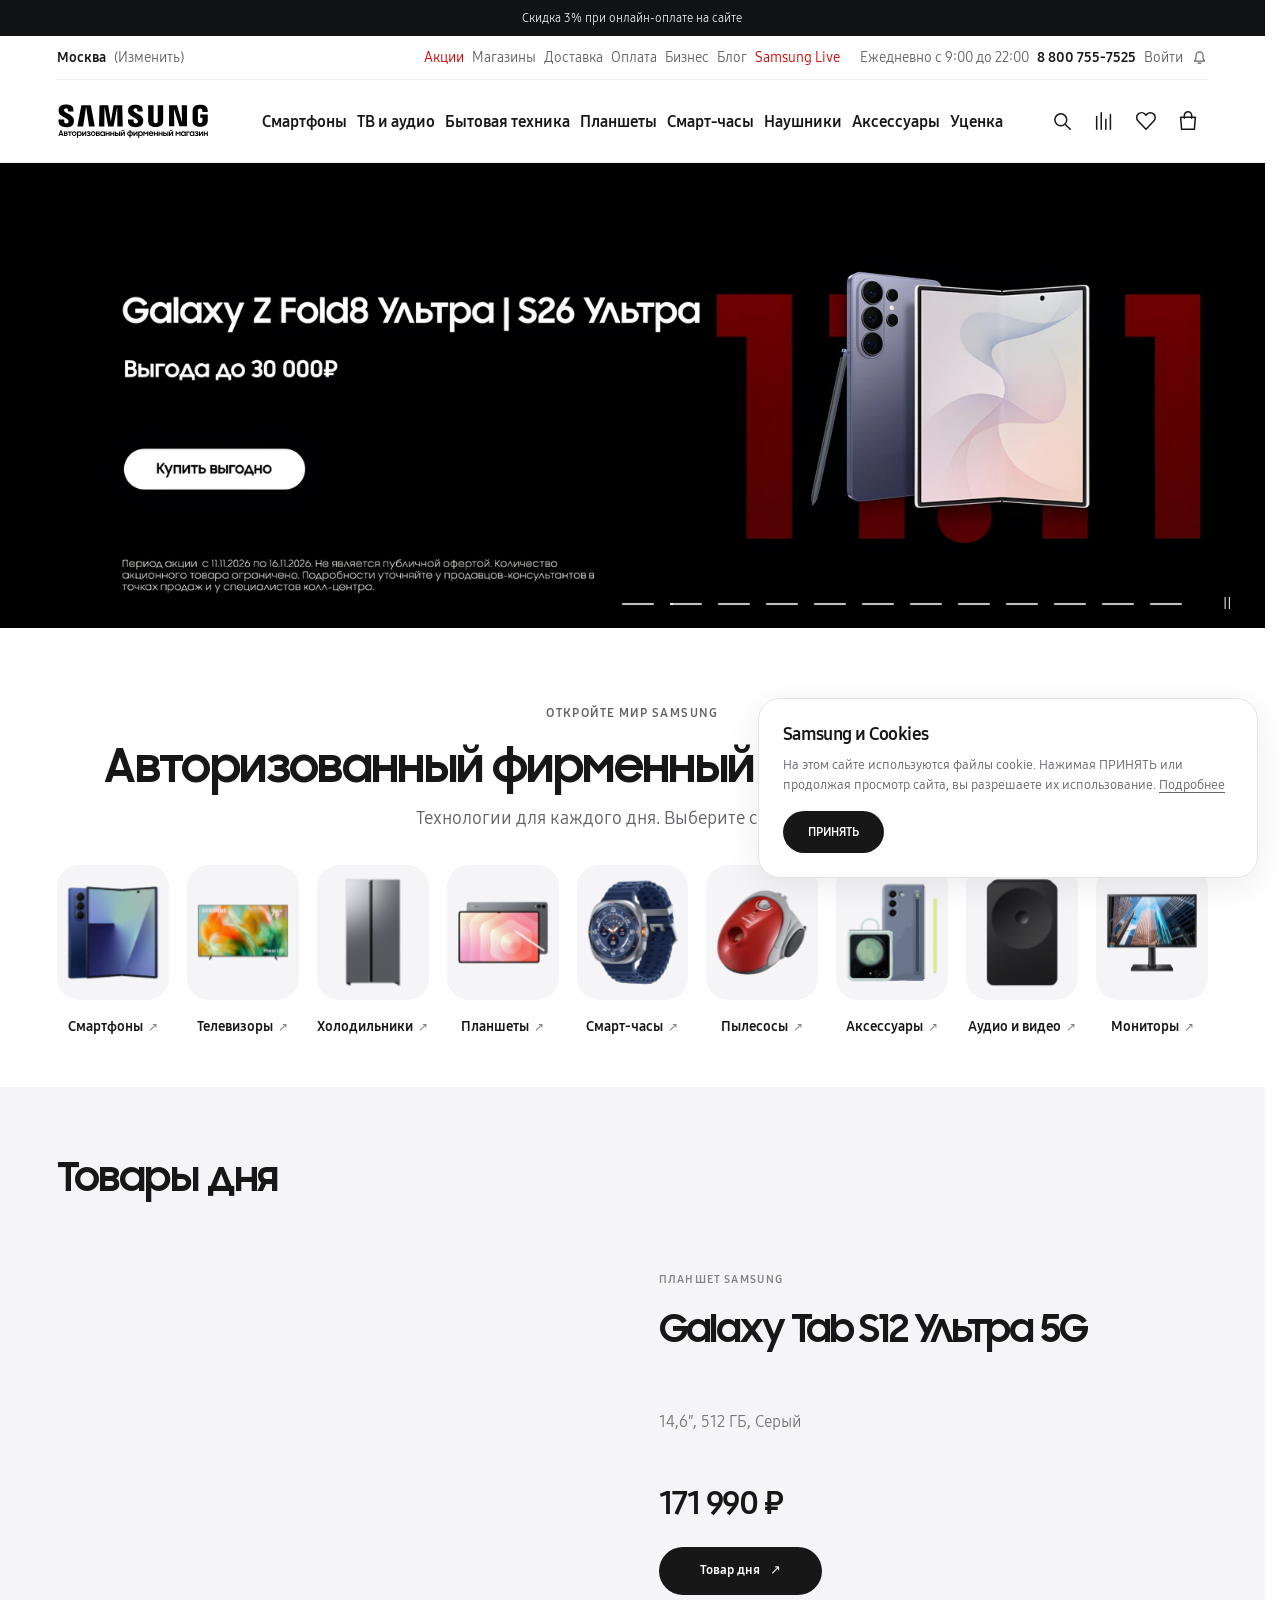
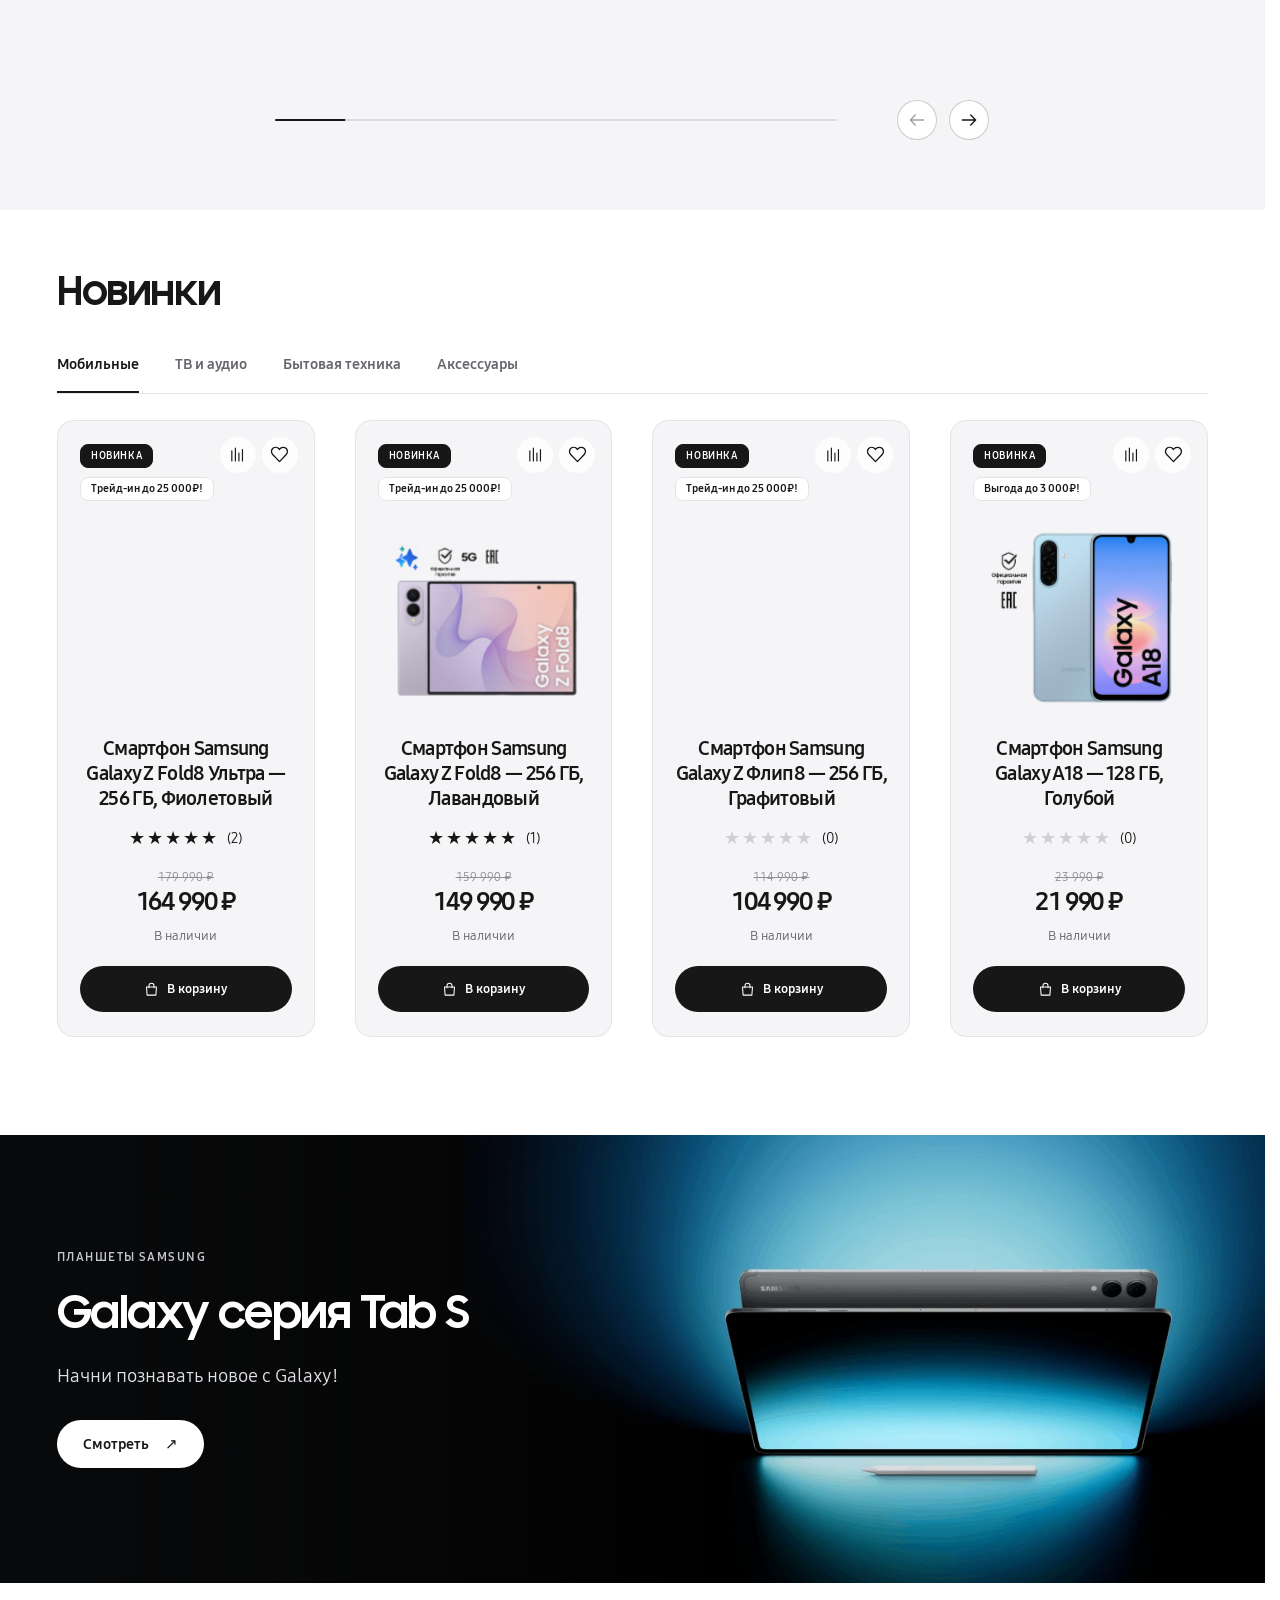
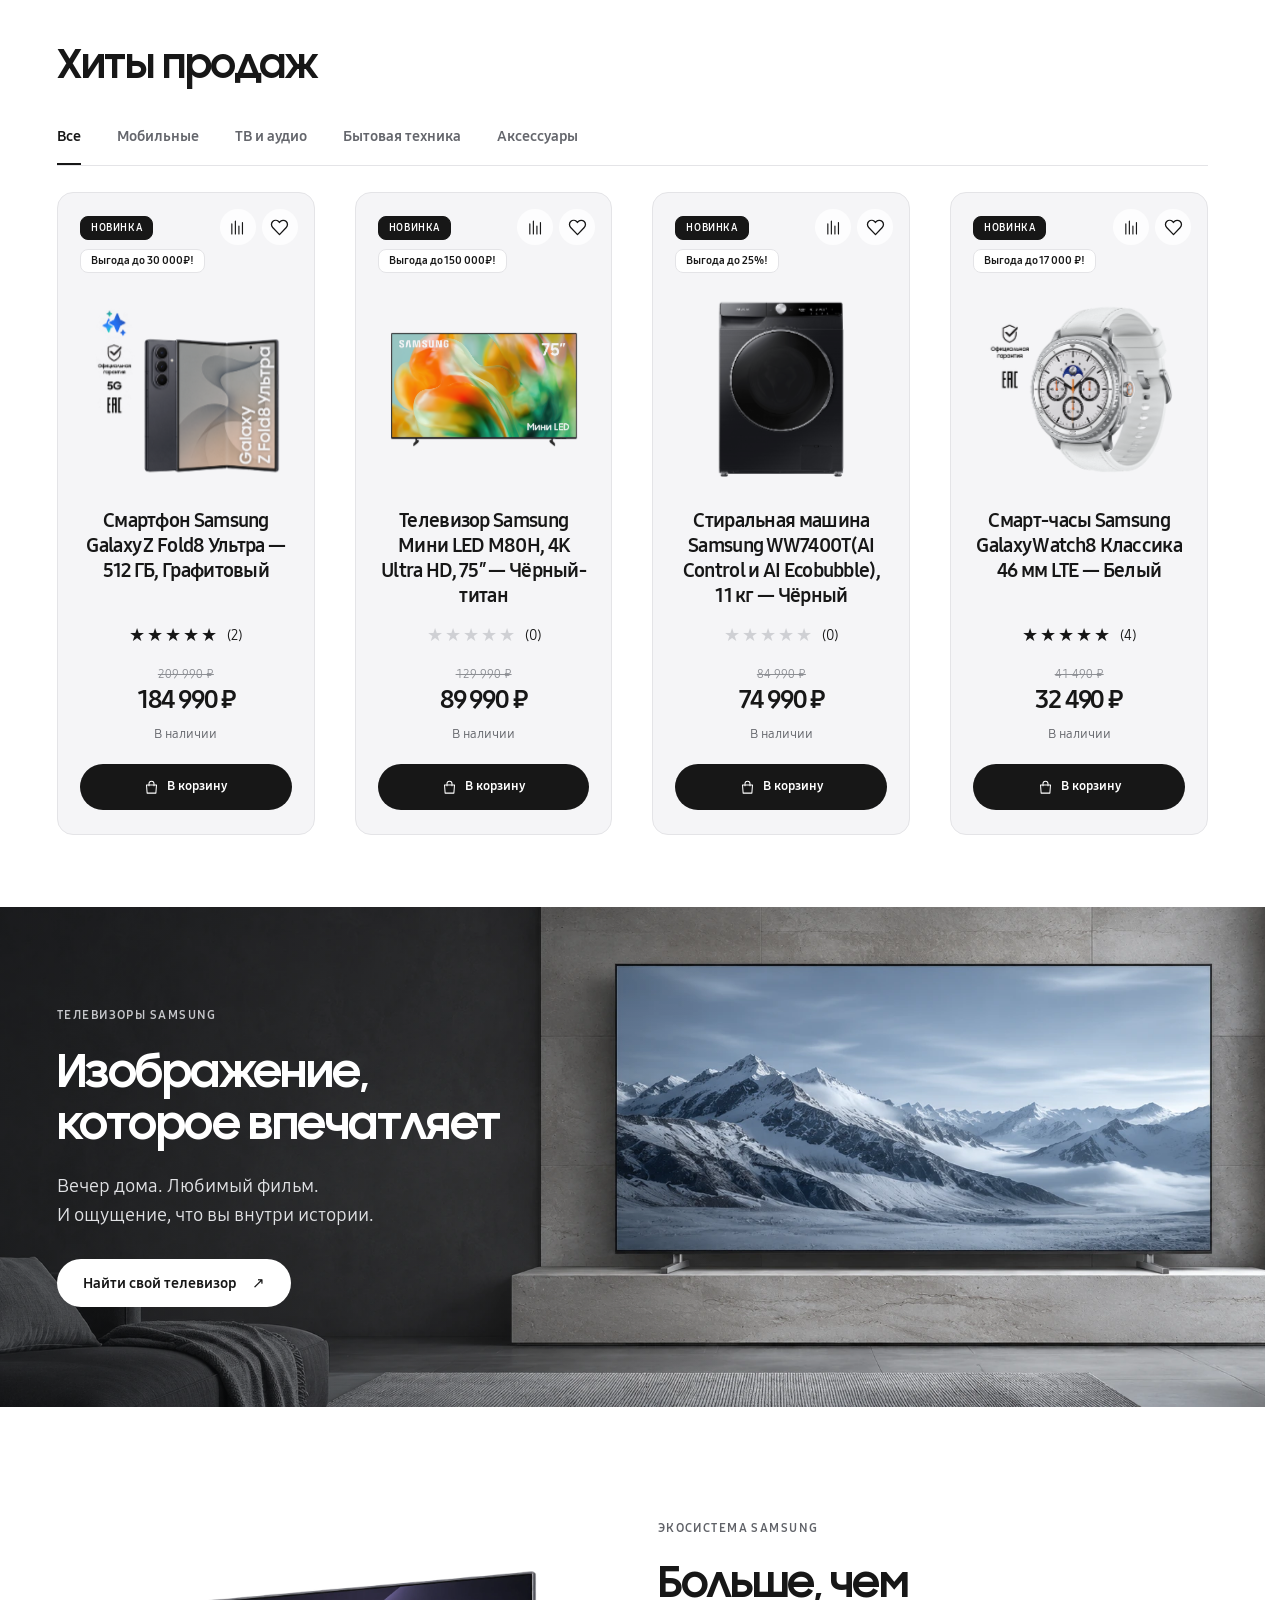
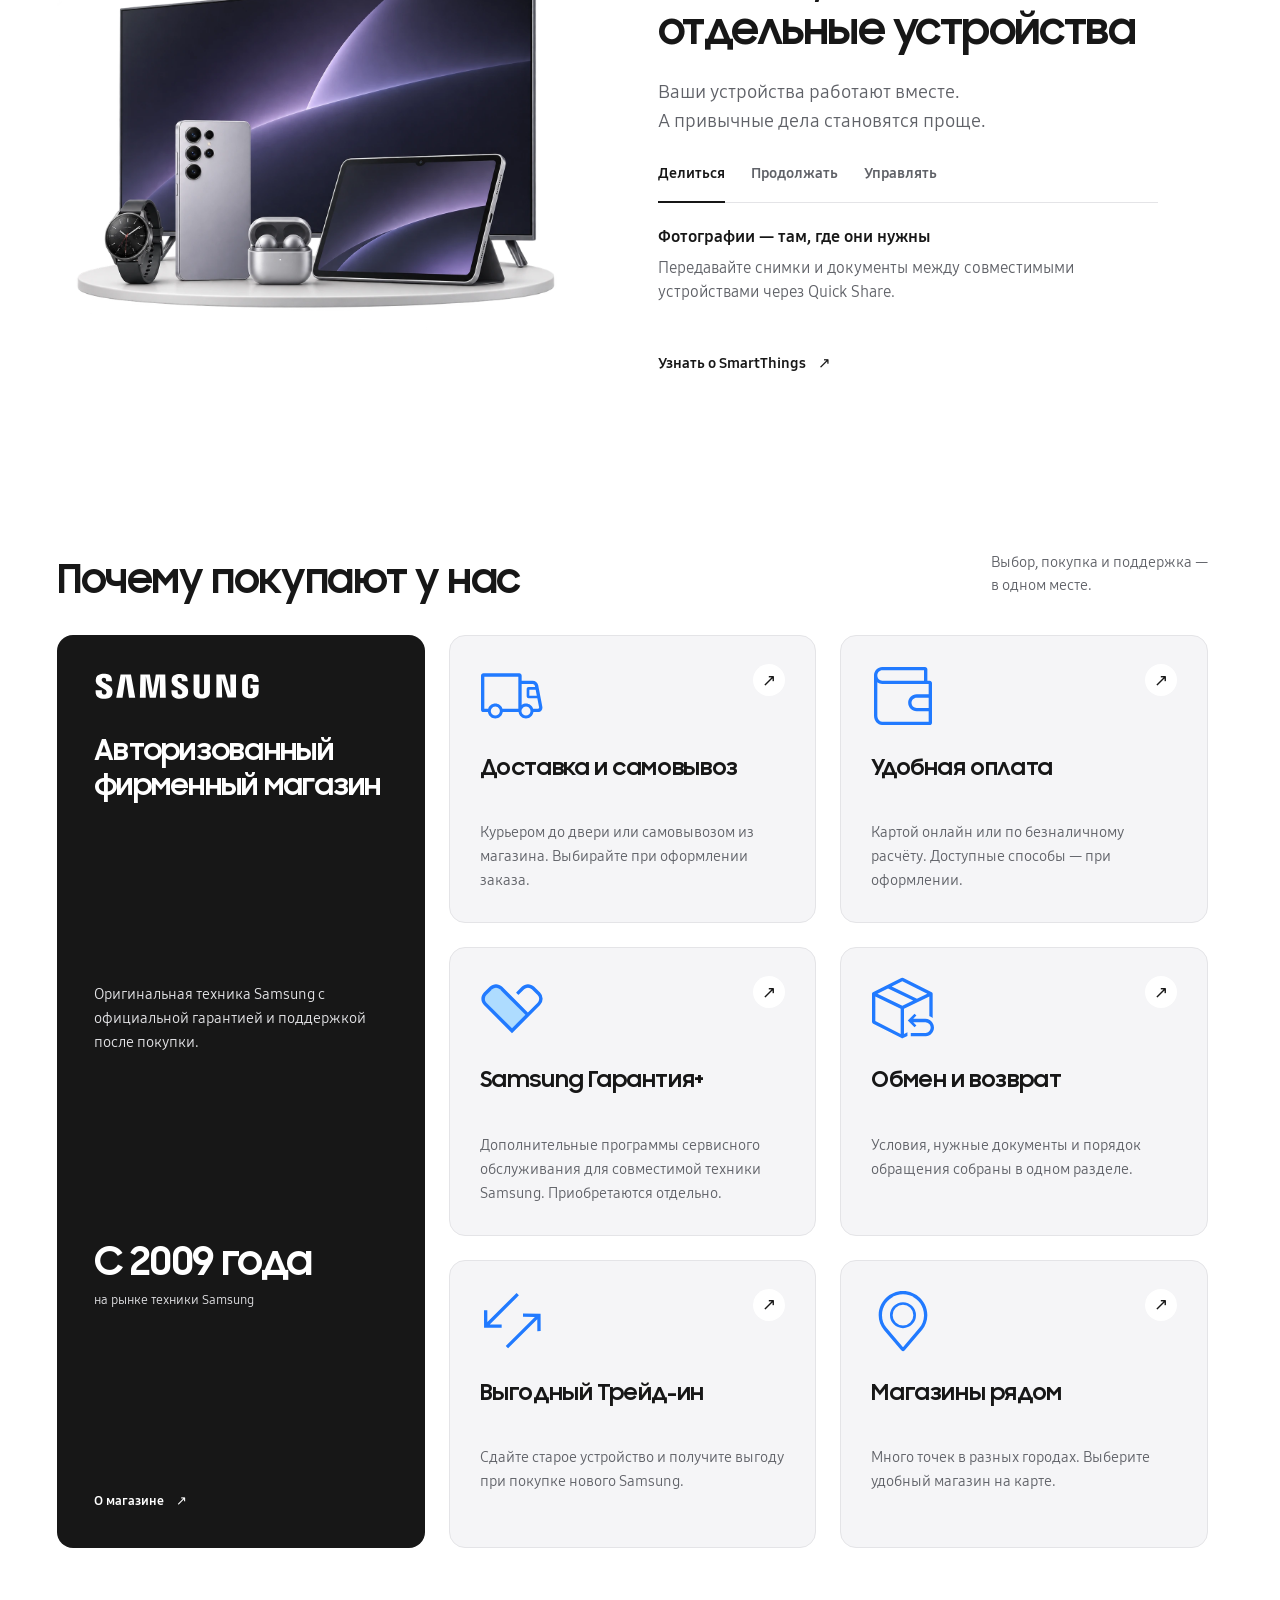
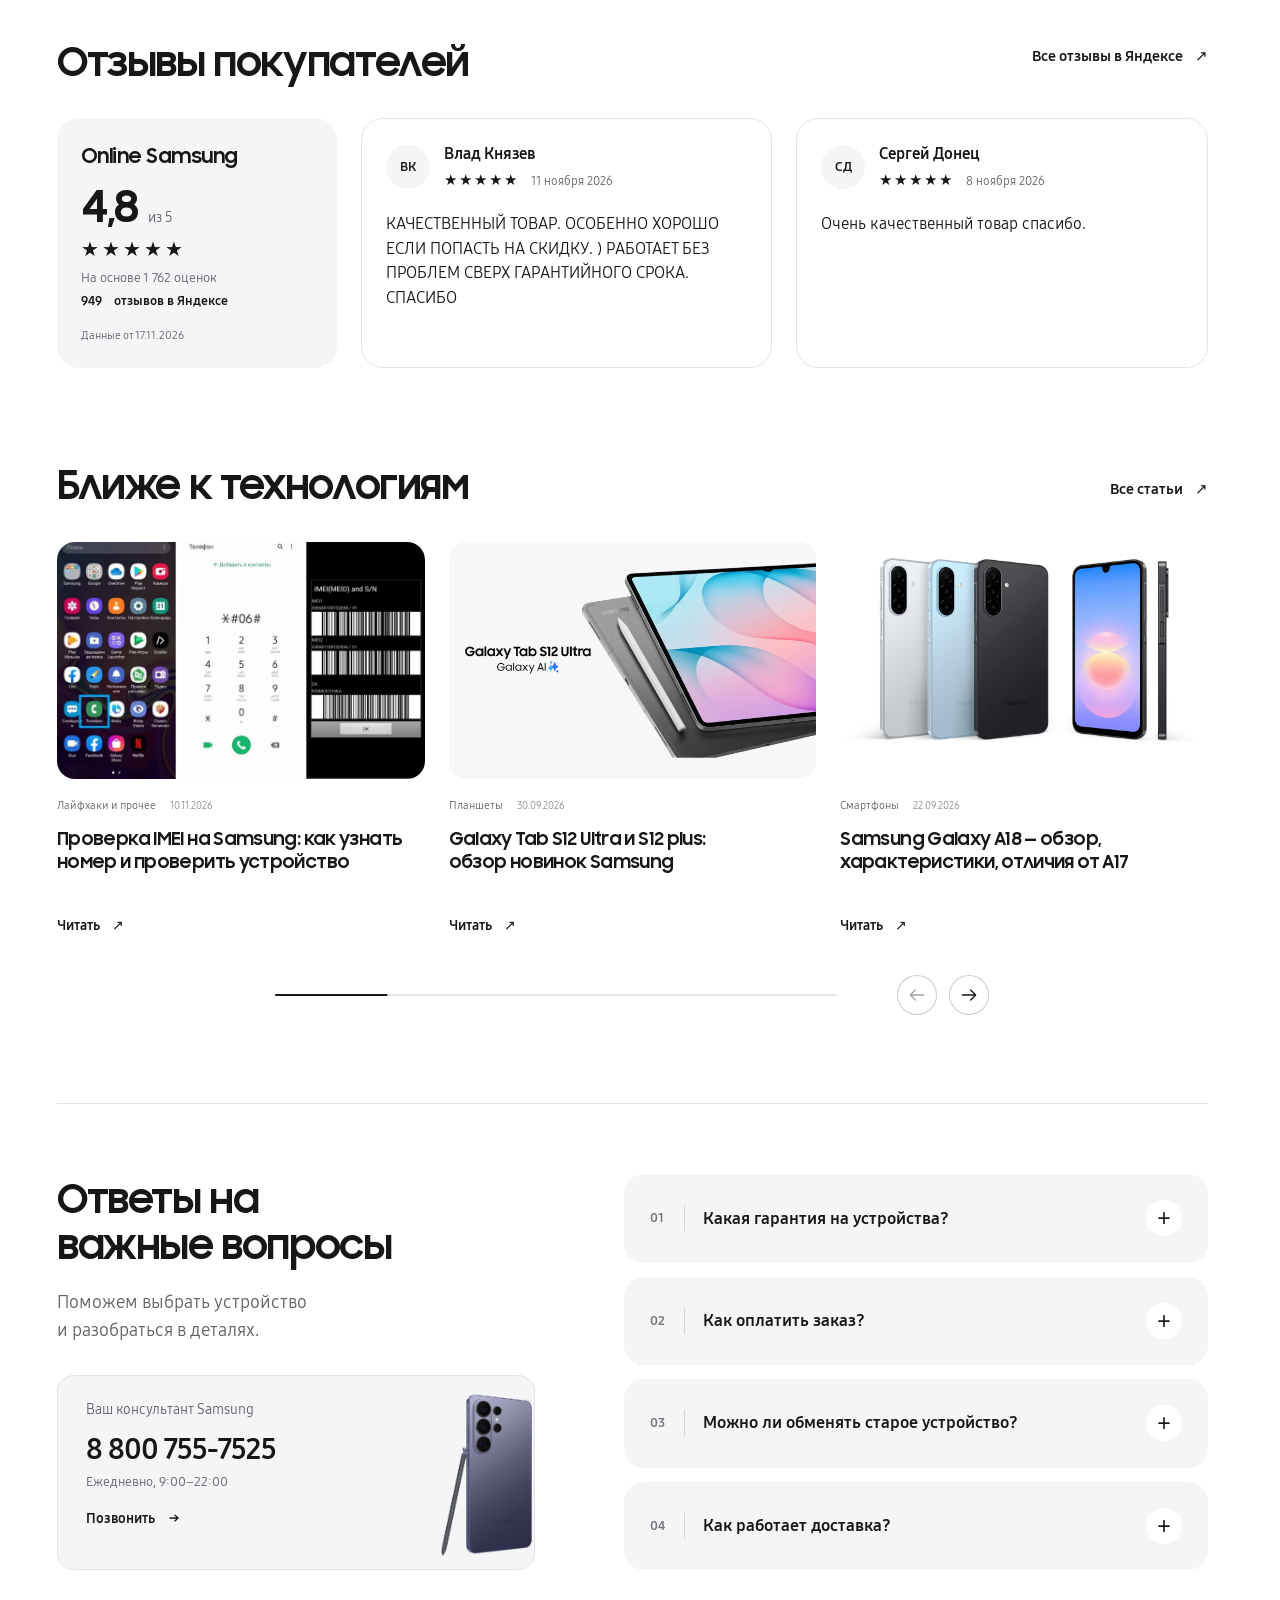
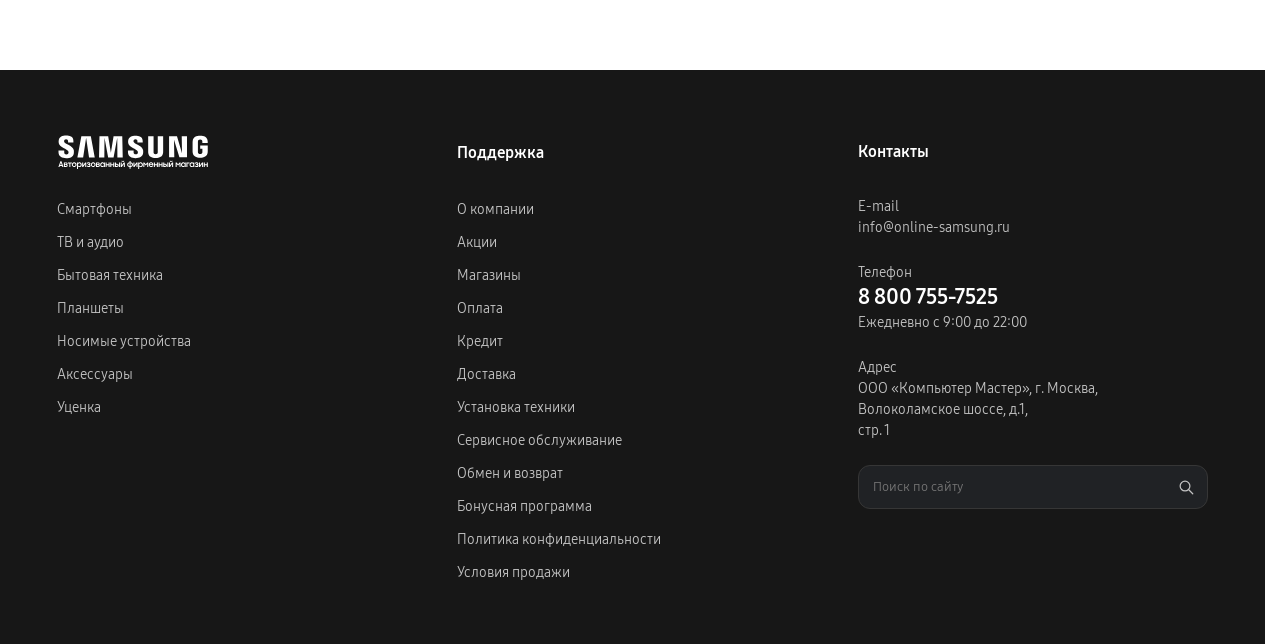
==== Главная/index.html @ de820837 "Revert "Trial: unify blue accents in selected states, icons, links and keyboard focus" This reverts " ====
<!DOCTYPE html>

<html lang="ru"><head><meta charset="utf-8"/><meta content="default-src 'self' data: blob:; script-src 'self' 'unsafe-inline'; style-src 'self' 'unsafe-inline'; img-src 'self' data: blob:; font-src 'self' data:; connect-src 'self'; frame-src 'none'; object-src 'none'; form-action 'none'; base-uri 'none'" http-equiv="Content-Security-Policy"/><link href="https://online-samsung.ru/" rel="canonical"/><meta content="Интернет-магазин | Официальный представитель Samsung в Москве. ✔ Широкий ассортимент техники Самсунг и аксессуаров в каталоге с ценами. ✔ Официальная гарантия и сертификаты. ✔ Доставка по Москве и всей России. Звоните или заказывайте на сайте! 8 800 755-7525" name="description"/><meta content="width=device-width, initial-scale=1" name="viewport"/><link href="assets/favicon-36cb4d296213.ico" rel="icon" type="image/vnd.microsoft.icon"/><title>Официальный интернет-магазин Samsung - Online Samsung | Оригинальная продукция с гарантией</title><meta content="#ffffff" name="theme-color"/><meta content="noindex, nofollow" name="robots"/><script id="store-structured-data" type="application/ld+json">{"@context":"https://schema.org","@graph":[{"@type":"OnlineStore","@id":"https://online-samsung.ru/#store","name":"Online Samsung","alternateName":"Авторизованный фирменный магазин Samsung","legalName":"Общество с ограниченной ответственностью «Компьютер Мастер»","url":"https://online-samsung.ru/","logo":"https://aamelinopt-maker.github.io/online-samsung.ru/Главная/client-design/assets/client-logo.svg","email":"info@online-samsung.ru","telephone":"+78007557525","description":"Оригинальная техника Samsung с официальной гарантией и поддержкой после покупки.","taxID":"7701702924","identifier":{"@type":"PropertyValue","propertyID":"ОГРН","value":"1077746291270"},"brand":{"@type":"Brand","name":"Samsung"},"address":{"@type":"PostalAddress","streetAddress":"Волоколамское шоссе, д. 1, стр. 1, офис 408, кабинет 5","addressLocality":"Москва","postalCode":"125080","addressCountry":"RU"},"areaServed":{"@type":"Country","name":"Россия"},"sameAs":["https://reviews.yandex.ru/shop/online-samsung.ru"],"contactPoint":{"@type":"ContactPoint","contactType":"customer service","telephone":"+78007557525","email":"info@online-samsung.ru","availableLanguage":"ru","hoursAvailable":{"@type":"OpeningHoursSpecification","dayOfWeek":["Monday","Tuesday","Wednesday","Thursday","Friday","Saturday","Sunday"],"opens":"09:00","closes":"22:00"}}},{"@type":"WebSite","@id":"https://online-samsung.ru/#website","url":"https://online-samsung.ru/","name":"Online Samsung","inLanguage":"ru-RU","publisher":{"@id":"https://online-samsung.ru/#store"}},{"@type":"WebPage","@id":"https://online-samsung.ru/#webpage","url":"https://online-samsung.ru/","name":"Официальный интернет-магазин Samsung - Online Samsung | Оригинальная продукция с гарантией","description":"Интернет-магазин | Официальный представитель Samsung в Москве. ✔ Широкий ассортимент техники Самсунг и аксессуаров в каталоге с ценами. ✔ Официальная гарантия и сертификаты. ✔ Доставка по Москве и всей России. Звоните или заказывайте на сайте! 8 800 755-7525","inLanguage":"ru-RU","isPartOf":{"@id":"https://online-samsung.ru/#website"},"about":{"@id":"https://online-samsung.ru/#store"},"mainEntity":{"@id":"https://online-samsung.ru/#store"}},{"@type":"ItemList","@id":"https://online-samsung.ru/#categories","name":"Категории техники Samsung","numberOfItems":9,"itemListElement":[{"@type":"ListItem","position":1,"name":"Смартфоны","url":"https://online-samsung.ru/catalog/smartfony"},{"@type":"ListItem","position":2,"name":"Телевизоры","url":"https://online-samsung.ru/catalog/televizory/in-stock"},{"@type":"ListItem","position":3,"name":"Холодильники","url":"https://online-samsung.ru/catalog/tehnika-dlja-kuhni/holodilniki/in-stock"},{"@type":"ListItem","position":4,"name":"Планшеты","url":"https://online-samsung.ru/catalog/planshety/in-stock"},{"@type":"ListItem","position":5,"name":"Смарт-часы","url":"https://online-samsung.ru/catalog/nosimye-ustroystva"},{"@type":"ListItem","position":6,"name":"Пылесосы","url":"https://online-samsung.ru/catalog/bytovaja-tehnika/pylesosy/in-stock"},{"@type":"ListItem","position":7,"name":"Аксессуары","url":"https://online-samsung.ru/catalog/aksessuary/dlya_ustroystv"},{"@type":"ListItem","position":8,"name":"Аудио и видео","url":"https://online-samsung.ru/catalog/audio/in-stock"},{"@type":"ListItem","position":9,"name":"Мониторы","url":"https://online-samsung.ru/catalog/monitory"}]}]}</script><link href="page.css?v=8fe187dd4553" rel="stylesheet"/></head><body class="home-merch-page client-home"><a class="skip-link" href="#main-content">Перейти к основному содержанию</a><div class="p-topbar"><div class="shell"><a class="client-announcement" href="https://online-samsung.ru/promotion/114">Скидка 3% при онлайн-оплате на сайте</a></div></div><header class="site-header" id="top"><div class="client-utility shell"><button class="client-city" data-city-open=""><span data-city="">Москва</span> <span>(Изменить)</span></button><nav aria-label="Информация магазина"><a data-drupal-link-system-path="actions" href="https://online-samsung.ru/actions">Акции</a><a data-drupal-link-system-path="shop" href="https://online-samsung.ru/shop">Магазины</a><a data-drupal-link-system-path="node/398" href="https://online-samsung.ru/delivery">Доставка</a><a data-drupal-link-system-path="node/401" href="https://online-samsung.ru/payment">Оплата</a><a data-drupal-link-system-path="node/495" href="https://online-samsung.ru/business">Бизнес</a><a data-drupal-link-system-path="station" href="https://online-samsung.ru/station">Блог</a><a data-drupal-link-system-path="live" href="https://online-samsung.ru/live" title="Samsung Live">Samsung Live</a></nav><div class="client-utility-meta"><span class="client-hours">Ежедневно с 9:00 до 22:00</span><a class="client-utility-phone" href="tel:88007557525">8 800 755-7525</a><div class="client-account"><button data-login="">Войти</button><button aria-label="Уведомления Нет уведомлений" class="client-notification" data-notifications=""><svg aria-hidden="true" class="icon"><use href="#c-bell"></use></svg></button></div></div></div>
<div class="nav-bar shell">
<a aria-label="Online Samsung — на главную" class="brand" href="index.html"><img alt="Samsung — авторизованный фирменный магазин" height="40" src="client-design/assets/client-logo.svg" width="166"/></a>
<button aria-controls="mobile-nav" aria-expanded="false" aria-label="Открыть меню" class="a-catalog-toggle" id="menu-toggle" type="button"><svg aria-hidden="true" class="icon"><use href="#i-menu"></use></svg></button>
<nav aria-label="Основная навигация" class="desktop-nav"><a aria-controls="client-mega-0" aria-expanded="false" aria-haspopup="true" data-mega-trigger="client-mega-0" href="https://online-samsung.ru/catalog/smartfony" id="client-nav-0">Смартфоны</a><a aria-controls="client-mega-1" aria-expanded="false" aria-haspopup="true" data-mega-trigger="client-mega-1" href="https://online-samsung.ru/catalog/tv-i-audio/in-stock" id="client-nav-1">ТВ и аудио</a><a aria-controls="client-mega-2" aria-expanded="false" aria-haspopup="true" data-mega-trigger="client-mega-2" href="https://online-samsung.ru/catalog/bytovaja-tehnika/in-stock" id="client-nav-2">Бытовая техника</a><a aria-controls="client-mega-3" aria-expanded="false" aria-haspopup="true" data-mega-trigger="client-mega-3" href="https://online-samsung.ru/catalog/planshety" id="client-nav-3">Планшеты</a><a aria-controls="client-mega-4" aria-expanded="false" aria-haspopup="true" data-mega-trigger="client-mega-4" href="https://online-samsung.ru/catalog/smart-chasy" id="client-nav-4">Смарт-часы</a><a aria-controls="client-mega-5" aria-expanded="false" aria-haspopup="true" data-mega-trigger="client-mega-5" href="https://online-samsung.ru/catalog/naushniki" id="client-nav-5">Наушники</a><a aria-controls="client-mega-6" aria-expanded="false" aria-haspopup="true" data-mega-trigger="client-mega-6" href="https://online-samsung.ru/catalog/aksessuary/dlya_ustroystv" id="client-nav-6">Аксессуары</a><a class="" href="https://online-samsung.ru/discount">Уценка</a></nav>
<div class="nav-actions">
<button aria-controls="search-panel" aria-expanded="false" aria-label="Открыть поиск по каталогу" class="icon-button" id="search-toggle" type="button"><svg aria-hidden="true" class="icon"><use href="#i-search"></use></svg></button><button aria-label="Сравнение" class="icon-button" data-compare-open=""><svg aria-hidden="true" class="icon"><use href="#c-compare"></use></svg><span class="c-cart-count" data-count="compare" hidden=""></span></button>
<a aria-label="Избранное" class="icon-button a-favorites-link" data-favorites-open="" href="#favorites"><svg aria-hidden="true" class="icon" viewbox="0 0 24 24"><path d="M20.5 4.5a5.3 5.3 0 0 0-7.5 0L12 5.6l-1.1-1.1a5.3 5.3 0 0 0-7.5 7.5L12 21l8.5-9a5.3 5.3 0 0 0 0-7.5Z"></path></svg><span class="c-cart-count" data-count="favorites" hidden=""></span></a>
<a aria-controls="cart-dialog" aria-label="Корзина" class="icon-button" data-cart-open="" href="#cart"><svg aria-hidden="true" class="icon"><use href="#i-bag"></use></svg><span class="c-cart-count" data-count="cart" hidden=""></span></a>
</div>
</div>
<div class="client-mega-menus"><section aria-labelledby="client-nav-0" class="client-mega-panel client-mega-panel--phones shell" data-mega-panel="" hidden="" id="client-mega-0"><div class="client-mega-grid"><div class="nav-main__group row-grid__col">
<div class="nav-main__header"><a href="https://online-samsung.ru/catalog/smartfony/samsung-skladnye" title="/catalog/smartfony/samsung-skladnye/in-stock">Galaxy Z</a></div>
<ul class="nav-main__link-list">
<li class="row-grid__col nav-main__item nav-main__item--child">
<a class="is-new nav-main__link" href="https://online-samsung.ru/catalog/smartfony/samsung-galaxy-z-fold-8-ultra" title="Galaxy Z Fold 8 Ультра">Galaxy Z Fold 8 Ультра</a>
</li>
<li class="row-grid__col nav-main__item nav-main__item--child">
<a class="is-new nav-main__link" href="https://online-samsung.ru/catalog/smartfony/samsung-galaxy-z-fold-8" title="Galaxy Z Fold 8">Galaxy Z Fold 8</a>
</li>
<li class="row-grid__col nav-main__item nav-main__item--child">
<a class="is-new nav-main__link" href="https://online-samsung.ru/catalog/smartfony/samsung-galaxy-z-flip-8" title="Galaxy Z Флип 8">Galaxy Z Флип 8</a>
</li>
<li class="row-grid__col nav-main__item nav-main__item--child">
<a class="nav-main__link" href="https://online-samsung.ru/catalog/smartfony/samsung-galaxy-z-fold-7" title="Galaxy Z Fold 7">Galaxy Z Fold 7</a>
</li>
<li class="row-grid__col nav-main__item nav-main__item--child">
<a class="nav-main__link" href="https://online-samsung.ru/catalog/smartfony/samsung-galaxy-z-flip-7" title="Galaxy Z Флип7">Galaxy Z Флип7</a>
</li>
</ul>
</div><div class="nav-main__group row-grid__col">
<div class="nav-main__header"><a href="https://online-samsung.ru/catalog/smartfony/samsung-galaxy-s" title=" Galaxy S"> Galaxy S</a></div>
<ul class="nav-main__link-list">
<li class="row-grid__col nav-main__item nav-main__item--child">
<a class="nav-main__link" href="https://online-samsung.ru/catalog/smartfony/samsung-galaxy-s26-ultra" title="Galaxy S26 Ultra">Galaxy S26 Ультра</a>
</li>
<li class="row-grid__col nav-main__item nav-main__item--child">
<a class="nav-main__link" href="https://online-samsung.ru/catalog/smartfony/samsung-galaxy-s26-plus" title="Galaxy S26+">Galaxy S26+</a>
</li>
<li class="row-grid__col nav-main__item nav-main__item--child">
<a class="nav-main__link" href="https://online-samsung.ru/catalog/smartfony/samsung-galaxy-s26" title="Galaxy S26">Galaxy S26</a>
</li>
<li class="row-grid__col nav-main__item nav-main__item--child">
<a class="is-new nav-main__link" href="https://online-samsung.ru/catalog/smartfony/samsung-galaxy-s26-fe" title="Galaxy S26 FE">Galaxy S26 FE</a>
</li>
</ul>
</div><div class="nav-main__group row-grid__col">
<div class="nav-main__header"><a href="https://online-samsung.ru/catalog/smartfony/samsung-galaxy-a" title="Galaxy A">Galaxy A</a></div>
<ul class="nav-main__link-list">
<li class="row-grid__col nav-main__item nav-main__item--child">
<a class="nav-main__link" href="https://online-samsung.ru/catalog/smartfony/samsung-galaxy-a57" title="Galaxy A57">Galaxy A57</a>
</li>
<li class="row-grid__col nav-main__item nav-main__item--child">
<a class="nav-main__link" href="https://online-samsung.ru/catalog/smartfony/samsung-galaxy-a37" title="Galaxy A37">Galaxy A37</a>
</li>
<li class="row-grid__col nav-main__item nav-main__item--child">
<a class="nav-main__link" href="https://online-samsung.ru/catalog/smartfony/samsung-galaxy-a27" title="Galaxy A27">Galaxy A27</a>
</li>
<li class="row-grid__col nav-main__item nav-main__item--child">
<a class="is-new nav-main__link" href="https://online-samsung.ru/catalog/smartfony/samsung-galaxy-a18" title="Galaxy A18">Galaxy A18</a>
</li>
</ul>
</div><div class="nav-main__group row-grid__col">
<a aria-label="Samsung Care+ — оформить сертификат защиты" class="promo-card" href="https://online-samsung.ru/catalog/aksessuary/samsung-care">
<span aria-hidden="true" class="c1"></span>
<span aria-hidden="true" class="c2"></span>
<span aria-hidden="true" class="c3"></span>
<span>
<span class="promo-chip"><svg class="ic"><use href="#c-sparkles"></use></svg>Samsung Care+</span>
<span class="promo-title">Защитите свои устройства</span>
<span class="promo-text">Ремонт и замена устройства без лишних затрат — в первый же год использования.</span>
</span>
<span class="promo-bottom">
<span class="promo-price">от <b>2 990 ₽</b> / год</span><br/>
<span class="promo-cta">Оформить сертификат<svg class="ic"><use href="#c-arrow"></use></svg></span>
</span>
</a>
</div></div></section><section aria-labelledby="client-nav-1" class="client-mega-panel client-mega-panel--tv shell" data-mega-panel="" hidden="" id="client-mega-1"><div class="client-mega-grid"><div class="nav-main__group row-grid__col">
<div class="nav-main__header"><a href="https://online-samsung.ru/catalog/televizory/in-stock" title="/catalog/televizory/in-stock">Телевизоры</a></div>
<ul class="nav-main__link-list">
<li class="row-grid__col nav-main__item nav-main__item--child">
<a class="nav-main__link" href="https://online-samsung.ru/catalog/televizory/mini-led" title="Мини LED">Мини LED</a>
</li>
<li class="row-grid__col nav-main__item nav-main__item--child">
<a class="nav-main__link" href="https://online-samsung.ru/catalog/televizory/model_series/micro-led-micro-rgb" title="Micro LED &amp; Micro RGB">Микро LED &amp; Микро RGB</a>
</li>
<li class="row-grid__col nav-main__item nav-main__item--child">
<a class="nav-main__link" href="https://online-samsung.ru/catalog/televizory/oled" title="/catalog/televizory/oled/in-stock">OLED ТВ</a>
</li>
<li class="row-grid__col nav-main__item nav-main__item--child">
<a class="nav-main__link" href="https://online-samsung.ru/catalog/televizory/neo-qled" title="/catalog/televizory/neo-qled/in-stock">Neo QLED ТВ</a>
</li>
<li class="row-grid__col nav-main__item nav-main__item--child">
<a class="nav-main__link" href="https://online-samsung.ru/catalog/televizory/qled-tv/in-stock" title="/catalog/televizory/qled-tv/in-stock">QLED ТВ</a>
</li>
<li class="row-grid__col nav-main__item nav-main__item--child">
<a class="nav-main__link" href="https://online-samsung.ru/catalog/televizory/the-frame-tv">The Frame ТВ</a>
</li>
<li class="row-grid__col nav-main__item nav-main__item--child">
<a class="nav-main__link" href="https://online-samsung.ru/catalog/televizory/the-movingstyle">The Movingstyle</a>
</li>
<li class="row-grid__col nav-main__item nav-main__item--child">
<a class="nav-main__link" href="https://online-samsung.ru/catalog/televizory/crystal-uhd-4k/in-stock" title="/catalog/televizory/crystal-4k-uhd-4k">Кристалл 4K &amp; UHD ТВ</a>
</li>
<li class="row-grid__col nav-main__item nav-main__item--child">
<a class="nav-main__link" href="https://online-samsung.ru/catalog/televizory/full-hd-hd/in-stock" title="/catalog/televizory/full-hd-hd/in-stock">Full HD &amp; HD </a>
</li>
<li class="row-grid__col nav-main__item nav-main__item--child">
<a class="nav-main__link" href="https://online-samsung.ru/catalog/televizory/diagonal_tv/100.114.115.98" title='Диагонали 98" и более'>Диагонали 98"-115"</a>
</li>
<li class="row-grid__col nav-main__item nav-main__item--child">
<a class="nav-main__link" href="https://online-samsung.ru/catalog/televizory/diagonal_tv/77.83.85" title='Диагонали 77"-85"'>Диагонали 77"-85"</a>
</li>
<li class="row-grid__col nav-main__item nav-main__item--child">
<a class="nav-main__link" href="https://online-samsung.ru/catalog/televizory/diagonal-75" title='Диагонали 75"'>Диагонали 75"</a>
</li>
<li class="row-grid__col nav-main__item nav-main__item--child">
<a class="nav-main__link" href="https://online-samsung.ru/catalog/televizory/diagonal-65" title='Диагонали 65"'>Диагонали 65"</a>
</li>
<li class="row-grid__col nav-main__item nav-main__item--child">
<a class="nav-main__link" href="https://online-samsung.ru/catalog/televizory/diagonal-55" title='Диагонали 55"'>Диагонали 55"</a>
</li>
<li class="row-grid__col nav-main__item nav-main__item--child">
<a class="nav-main__link" href="https://online-samsung.ru/catalog/televizory/diagonal_tv/48.49.50" title='Диагонали 48"-50"'>Диагонали 48"-50"</a>
</li>
<li class="row-grid__col nav-main__item nav-main__item--child">
<a class="nav-main__link" href="https://online-samsung.ru/catalog/televizory/diagonal_tv/32.42.43" title=' Диагонали 32"-43"'> Диагонали 32"-43"</a>
</li>
</ul>
</div><div class="nav-main__group row-grid__col">
<div class="nav-main__header"><a href="https://online-samsung.ru/catalog/audio/in-stock" title="/catalog/audio/in-stock">Аудио</a></div>
<ul class="nav-main__link-list">
<li class="row-grid__col nav-main__item nav-main__item--child">
<a class="nav-main__link" href="https://online-samsung.ru/catalog/audio/sound-tower" title="/catalog/audio/sound-tower/in-stock">Аудиосистемы Sound Tower</a>
</li>
<li class="row-grid__col nav-main__item nav-main__item--child">
<a class="nav-main__link" href="https://online-samsung.ru/catalog/audio/soundbars" title="/catalog/audio/soundbars/in-stock">Саундбары</a>
</li>
<li class="row-grid__col nav-main__item nav-main__item--child">
<a class="nav-main__link" href="https://online-samsung.ru/catalog/naushniki" title="/catalog/naushniki/in-stock">Наушники</a>
</li>
</ul>
</div><div class="nav-main__group row-grid__col">
<div class="nav-main__header"><a href="https://online-samsung.ru/catalog/professionalnye-displei">Профессиональные дисплеи</a></div>
<ul class="nav-main__link-list">
<li class="row-grid__col nav-main__item nav-main__item--child">
<a class="nav-main__link" href="https://online-samsung.ru/catalog/professionalnye-displei">Интерактивные панели</a>
</li>
</ul>
</div></div></section><section aria-labelledby="client-nav-2" class="client-mega-panel client-mega-panel--home shell" data-mega-panel="" hidden="" id="client-mega-2"><div class="client-mega-grid"><div class="nav-main__group row-grid__col">
<div class="nav-main__header"><a href="https://online-samsung.ru/catalog/bytovaja-tehnika-dlja-doma/in-stock" title="/catalog/bytovaja-tehnika-dlja-doma/in-stock">Техника для дома</a></div>
<ul class="nav-main__link-list">
<li class="row-grid__col nav-main__item nav-main__item--child">
<a class="nav-main__link" href="https://online-samsung.ru/catalog/bytovaja-tehnika/stiralnye-mashiny/in-stock" title="/catalog/bytovaja-tehnika/stiralnye-mashiny/in-stock">Стиральные и сушильные машины</a>
</li>
<li class="row-grid__col nav-main__item nav-main__item--child">
<a class="nav-main__link" href="https://online-samsung.ru/catalog/bytovaja-tehnika/pylesosy/in-stock" title="/catalog/bytovaja-tehnika/pylesosy/in-stock">Пылесосы</a>
</li>
<li class="row-grid__col nav-main__item nav-main__item--child">
<a class="nav-main__link" href="https://online-samsung.ru/catalog/bytovaja-tehnika/parovye-shkafy/in-stock">Паровые шкафы</a>
</li>
<li class="row-grid__col nav-main__item nav-main__item--child">
<a class="nav-main__link" href="https://online-samsung.ru/catalog/bytovaja-tehnika/kondicionery/in-stock" title="/catalog/bytovaja-tehnika/kondicionery/in-stock">Кондиционеры</a>
</li>
</ul>
</div><div class="nav-main__group row-grid__col">
<div class="nav-main__header"><a href="https://online-samsung.ru/catalog/tehnika-dlja-kuhni/in-stock" title="/catalog/tehnika-dlja-kuhni">Техника для кухни</a></div>
<ul class="nav-main__link-list">
<li class="row-grid__col nav-main__item nav-main__item--child">
<a class="nav-main__link" href="https://online-samsung.ru/catalog/tehnika-dlja-kuhni/holodilniki/in-stock">Холодильники</a>
</li>
<li class="row-grid__col nav-main__item nav-main__item--child">
<a class="nav-main__link" href="https://online-samsung.ru/catalog/tehnika-dlja-kuhni/mikrovolnovye-pechi/in-stock" title="/catalog/tehnika-dlja-kuhni/mikrovolnovye-pechi/in-stock">Микроволновые печи</a>
</li>
<li class="row-grid__col nav-main__item nav-main__item--child">
<a class="nav-main__link" href="https://online-samsung.ru/catalog/tehnika-dlja-kuhni/posudomoechnye-mashiny/in-stock" title="/catalog/tehnika-dlja-kuhni/posudomoechnye-mashiny/in-stock">Посудомоечные машины</a>
</li>
<li class="row-grid__col nav-main__item nav-main__item--child">
<a class="nav-main__link" href="https://online-samsung.ru/catalog/tehnika-dlja-kuhni/duhovye-shkafy">Духовые шкафы</a>
</li>
<li class="row-grid__col nav-main__item nav-main__item--child">
<a class="nav-main__link" href="https://online-samsung.ru/catalog/tehnika-dlja-kuhni/varochnye-poverhnosti">Варочные панели</a>
</li>
<li class="row-grid__col nav-main__item nav-main__item--child">
<a class="nav-main__link" href="https://online-samsung.ru/catalog/tehnika-dlja-kuhni/vytyazhki" title="/catalog/tehnika-dlja-kuhni/vytyazhki">Кухонные вытяжки</a>
</li>
</ul>
</div></div></section><section aria-labelledby="client-nav-3" class="client-mega-panel client-mega-panel--tablets shell" data-mega-panel="" hidden="" id="client-mega-3"><div class="client-mega-grid"><div class="nav-main__group row-grid__col">
<div class="nav-main__header"><a href="https://online-samsung.ru/catalog/planshety/samsung-galaxy-tab-s" title="/catalog/planshety/samsung-galaxy-tab-s/in-stock">Galaxy Tab S серии</a></div>
<ul class="nav-main__link-list">
<li class="row-grid__col nav-main__item nav-main__item--child">
<a class="is-new nav-main__link" href="https://online-samsung.ru/catalog/planshety/galaxy-tab-s12-ultra" title="Galaxy Tab S12 Ультра">Galaxy Tab S12 Ультра</a>
</li>
<li class="row-grid__col nav-main__item nav-main__item--child">
<a class="is-new nav-main__link" href="https://online-samsung.ru/catalog/planshety/galaxy-tab-s12-plus" title="Galaxy Tab S12+">Galaxy Tab S12+</a>
</li>
<li class="row-grid__col nav-main__item nav-main__item--child">
<a class="nav-main__link" href="https://online-samsung.ru/catalog/planshety/galaxy-tab-s11" title="Galaxy Tab S11">Galaxy Tab S11</a>
</li>
<li class="row-grid__col nav-main__item nav-main__item--child">
<a class="nav-main__link" href="https://online-samsung.ru/catalog/planshety/galaxy-tab-s10-fe" title="Galaxy Tab S10 FE">Galaxy Tab S10 FE</a>
</li>
<li class="row-grid__col nav-main__item nav-main__item--child">
<a class="nav-main__link" href="https://online-samsung.ru/catalog/planshety/galaxy-tab-s10-lite" title="Galaxy Tab S10 Lite">Galaxy Tab S10 Lite</a>
</li>
</ul>
</div><div class="nav-main__group row-grid__col">
<div class="nav-main__header"><a href="https://online-samsung.ru/catalog/planshety/samsung-galaxy-tab-a" title="/catalog/planshety/samsung-galaxy-tab-a/in-stock">Galaxy Tab A серии</a></div>
<ul class="nav-main__link-list">
<li class="row-grid__col nav-main__item nav-main__item--child">
<a class="nav-main__link" href="https://online-samsung.ru/catalog/planshety/samsung-galaxy-tab-a11-plus">Galaxy Tab А11+</a>
</li>
<li class="row-grid__col nav-main__item nav-main__item--child">
<a class="nav-main__link" href="https://online-samsung.ru/catalog/planshety/samsung-galaxy-tab-a11" title="Galaxy Tab А11">Galaxy Tab А11</a>
</li>
</ul>
</div></div></section><section aria-labelledby="client-nav-4" class="client-mega-panel client-mega-panel--watches shell" data-mega-panel="" hidden="" id="client-mega-4"><div class="client-mega-grid"><div class="nav-main__group row-grid__col">
<div class="nav-main__header"><a href="https://online-samsung.ru/catalog/smart-chasy" title="Все Galaxy Watch">Все Galaxy Watch</a></div>
<ul class="nav-main__link-list">
<li class="row-grid__col nav-main__item nav-main__item--child">
<a class="nav-main__link" href="https://online-samsung.ru/catalog/smart-chasy/samsung-galaxy-watch-ultra-2" title="Galaxy Watch Ультра 2">Galaxy Watch Ультра 2</a>
</li>
<li class="row-grid__col nav-main__item nav-main__item--child">
<a class="nav-main__link" href="https://online-samsung.ru/catalog/smart-chasy/samsung-galaxy-watch-9" title="Galaxy Watch 9">Galaxy Watch 9</a>
</li>
<li class="row-grid__col nav-main__item nav-main__item--child">
<a class="nav-main__link" href="https://online-samsung.ru/catalog/smart-chasy/samsung-galaxy-watch-ultra" title="/catalog/smart-chasy/samsung-galaxy-watch-ultra">Galaxy Watch Ультра</a>
</li>
<li class="row-grid__col nav-main__item nav-main__item--child">
<a class="nav-main__link" href="https://online-samsung.ru/catalog/smart-chasy/samsung-galaxy-watch-8-classic" title="Galaxy Watch 8 Classic">Galaxy Watch 8 Класcика</a>
</li>
<li class="row-grid__col nav-main__item nav-main__item--child">
<a class="nav-main__link" href="https://online-samsung.ru/catalog/smart-chasy/samsung-galaxy-watch-8" title="Galaxy Watch 8">Galaxy Watch 8</a>
</li>
</ul>
</div></div></section><section aria-labelledby="client-nav-5" class="client-mega-panel client-mega-panel--headphones shell" data-mega-panel="" hidden="" id="client-mega-5"><div class="client-mega-grid"><div class="nav-main__group row-grid__col">
<div class="nav-main__header"><a href="https://online-samsung.ru/catalog/naushniki" title="Все наушники">Все наушники</a></div>
<ul class="nav-main__link-list">
<li class="row-grid__col nav-main__item nav-main__item--child">
<a class="nav-main__link" href="https://online-samsung.ru/catalog/naushniki/samsung-galaxy-buds" title="Все Galaxy Buds">Все Galaxy Buds</a>
</li>
<li class="row-grid__col nav-main__item nav-main__item--child">
<a class="nav-main__link" href="https://online-samsung.ru/catalog/naushniki/galaxy-buds4-series">Все Galaxy Buds 4</a>
</li>
<li class="row-grid__col nav-main__item nav-main__item--child">
<a class="nav-main__link" href="https://online-samsung.ru/catalog/naushniki/galaxy-buds3-series" title="Все Galaxy Buds 3">Все Galaxy Buds 3</a>
</li>
<li class="row-grid__col nav-main__item nav-main__item--child">
<a class="nav-main__link" href="https://online-samsung.ru/catalog/naushniki/samsung-galaxy-buds-core" title="Buds Core">Galaxy Buds Core</a>
</li>
<li class="row-grid__col nav-main__item nav-main__item--child">
<a class="nav-main__link" href="https://online-samsung.ru/catalog/naushniki/besprovodnye" title="/catalog/naushniki/besprovodnye/in-stock">Беспроводные</a>
</li>
<li class="row-grid__col nav-main__item nav-main__item--child">
<a class="nav-main__link" href="https://online-samsung.ru/catalog/naushniki/provodnye/in-stock" title="/catalog/naushniki/provodnye/in-stock">Проводные</a>
</li>
</ul>
</div></div></section><section aria-labelledby="client-nav-6" class="client-mega-panel client-mega-panel--accessories shell" data-mega-panel="" hidden="" id="client-mega-6"><div class="client-mega-grid"><div class="nav-main__group row-grid__col">
<div class="nav-main__header"><a href="https://online-samsung.ru/catalog/aksessuary/dlja-smartfonov/in-stock" title="/catalog/aksessuary/dlya_ustroystv">Аксессуары для гаджетов</a></div>
<ul class="nav-main__link-list">
<li class="row-grid__col nav-main__item nav-main__item--child">
<a class="nav-main__link" href="https://online-samsung.ru/catalog/aksessuary/samsung-care" title="Сертификаты Samsung Care+">Сертификаты Samsung Care+</a>
</li>
<li class="row-grid__col nav-main__item nav-main__item--child">
<a class="nav-main__link" href="https://online-samsung.ru/catalog/aksessuary/chekhly/in-stock" title="Чехлы">Чехлы</a>
</li>
<li class="row-grid__col nav-main__item nav-main__item--child">
<a class="nav-main__link" href="https://online-samsung.ru/catalog/aksessuary/zaschitnye-plenki-i-stekla/in-stock" title="Защитные пленки и стекла для устройств Samsung">Защитные пленки и стекла</a>
</li>
<li class="row-grid__col nav-main__item nav-main__item--child">
<a class="nav-main__link" href="https://online-samsung.ru/catalog/aksessuary/stilusy" title="Стилусы Samsung">Стилусы</a>
</li>
<li class="row-grid__col nav-main__item nav-main__item--child">
<a class="nav-main__link" href="https://online-samsung.ru/catalog/aksessuary/remeshki/in-stock" title="Ремешки для смарт-часов и чехлов Samsung">Ремешки</a>
</li>
<li class="row-grid__col nav-main__item nav-main__item--child">
<a class="nav-main__link" href="https://online-samsung.ru/catalog/aksessuary/avtomobilnye-derzhateli/in-stock" title="Автомобильные держатели для устройств Samsung">Автомобильные держатели</a>
</li>
</ul>
</div><div class="nav-main__group row-grid__col">
<div class="nav-main__header"><a href="https://online-samsung.ru/catalog/aksessuary/zaryadnye_ustroystva-i-vneshnije-akkumulatory">Зарядные устройства и внешние аккумуляторы</a></div>
<ul class="nav-main__link-list">
<li class="row-grid__col nav-main__item nav-main__item--child">
<a class="nav-main__link" href="https://online-samsung.ru/catalog/aksessuary/zaryadnye-ustroystva-avtomobilnije">Автомобильные зарядные устройства</a>
</li>
<li class="row-grid__col nav-main__item nav-main__item--child">
<a class="nav-main__link" href="https://online-samsung.ru/catalog/aksessuary/zaryadnye-ustroystva-besprovodnye">Беспроводные зарядные устройства</a>
</li>
<li class="row-grid__col nav-main__item nav-main__item--child">
<a class="nav-main__link" href="https://online-samsung.ru/catalog/aksessuary/zaryadnye-ustroystva-ot-seti">Сетевые зарядные устройства</a>
</li>
<li class="row-grid__col nav-main__item nav-main__item--child">
<a class="nav-main__link" href="https://online-samsung.ru/catalog/aksessuary/vneshnije-akkumulatory">Внешние аккумуляторы</a>
</li>
</ul>
</div><div class="nav-main__group row-grid__col">
<div class="nav-main__header"><a href="https://online-samsung.ru/catalog/aksessuary/dlja-tv">Для телевизоров</a></div>
<ul class="nav-main__link-list">
<li class="row-grid__col nav-main__item nav-main__item--child">
<a class="nav-main__link" href="https://online-samsung.ru/catalog/aksessuary/podstavki_i_krepleniya_dlja-tv/krontejshny" title="Кронштейны для телевизоров">Кронштейны</a>
</li>
<li class="row-grid__col nav-main__item nav-main__item--child">
<a class="nav-main__link" href="https://online-samsung.ru/catalog/aksessuary/ramki-dlja-tv/in-stock" title="Рамки для телевизоров Samsung">Интерьерные рамки</a>
</li>
<li class="row-grid__col nav-main__item nav-main__item--child">
<a class="nav-main__link" href="https://online-samsung.ru/catalog/aksessuary/pristavki-dlya-televizora" title="Samsung One Connect">Samsung One Connect</a>
</li>
</ul>
</div><div class="nav-main__group row-grid__col">
<div class="nav-main__header"><a href="https://online-samsung.ru/catalog/aksessuary/dlja-bytovoy-tekhniki">Для бытовой техники</a></div>
<ul class="nav-main__link-list">
<li class="row-grid__col nav-main__item nav-main__item--child">
<a class="nav-main__link" href="https://online-samsung.ru/catalog/aksessuary/smennye-paneli-dlya-kholodilnikov/in-stock" title="Сменные панели">Сменные панели</a>
</li>
<li class="row-grid__col nav-main__item nav-main__item--child">
<a class="nav-main__link" href="https://online-samsung.ru/catalog/aksessuary/stykovochnye-komplekty/in-stock" title="Стыковочные комплекты для бытовой техники Samsung">Стыковочные комплекты</a>
</li>
</ul>
</div><div class="nav-main__group row-grid__col">
<div class="nav-main__header"><a href="https://online-samsung.ru/catalog/aksessuary/kabeli-i-perekhodniki">Кабели и переходники</a></div>
<ul class="nav-main__link-list">
<li class="row-grid__col nav-main__item nav-main__item--child">
<a class="nav-main__link" href="https://online-samsung.ru/catalog/aksessuary/kabeli">Кабели</a>
</li>
<li class="row-grid__col nav-main__item nav-main__item--child">
<a class="nav-main__link" href="https://online-samsung.ru/catalog/aksessuary/perekhodniki">Переходники</a>
</li>
</ul>
</div><div class="nav-main__group row-grid__col">
<div class="nav-main__header"><a href="https://online-samsung.ru/catalog/naushniki/in-stock" title="/catalog/naushniki/in-stock">Наушники</a></div>
<ul class="nav-main__link-list">
<li class="row-grid__col nav-main__item nav-main__item--child">
<a class="nav-main__link" href="https://online-samsung.ru/catalog/naushniki/besprovodnye/in-stock" title="/catalog/naushniki/besprovodnye/in-stock">Беспроводные </a>
</li>
<li class="row-grid__col nav-main__item nav-main__item--child">
<a class="nav-main__link" href="https://online-samsung.ru/catalog/naushniki/provodnye/in-stock" title="/catalog/naushniki/provodnye/in-stock">Проводные</a>
</li>
</ul>
</div><div class="nav-main__group row-grid__col">
<div class="nav-main__header"><a href="https://online-samsung.ru/catalog/pamyat/karty-pamjati" title="/catalog/pamyat/in-stock">Память и накопители</a></div>
<ul class="nav-main__link-list">
<li class="row-grid__col nav-main__item nav-main__item--child">
<a class="nav-main__link" href="https://online-samsung.ru/catalog/pamyat/karty-pamjati" title="/catalog/pamyat/karty-pamjati/in-stock">Карты памяти</a>
</li>
<li class="row-grid__col nav-main__item nav-main__item--child">
<a class="nav-main__link" href="https://online-samsung.ru/catalog/pamyat/ssd-nakopiteli" title="/catalog/pamyat/ssd-nakopiteli/in-stock">Накопители SSD</a>
</li>
</ul>
</div></div></section></div></header><div class="client-mega-backdrop" data-mega-backdrop="" hidden=""></div><div aria-hidden="true" class="client-mobile-backdrop" data-mobile-menu-backdrop="" hidden=""></div><aside aria-labelledby="client-mobile-menu-title" aria-modal="true" class="client-mobile-drawer" hidden="" id="mobile-nav" role="dialog"><div class="client-mobile-heading"><h2 id="client-mobile-menu-title">Каталог</h2><button aria-label="Закрыть каталог" class="client-mobile-close" data-mobile-menu-close="" type="button">×</button></div><nav aria-label="Мобильный каталог" class="client-mobile-scroll"><div class="client-mobile-catalog"><details class="client-mobile-category"><summary><span>Смартфоны</span><svg aria-hidden="true" class="icon" viewbox="0 0 24 24"><path d="m9 5 7 7-7 7"></path></svg></summary><div class="client-mobile-submenu"><a class="client-mobile-overview client-mobile-category-link" href="https://online-samsung.ru/catalog/smartfony">Смартфоны <span aria-hidden="true">↗</span></a><details class="client-mobile-group"><summary><span>Galaxy Z</span><svg aria-hidden="true" class="icon" viewbox="0 0 24 24"><path d="m9 5 7 7-7 7"></path></svg></summary><ul><li><a class="client-mobile-overview" href="https://online-samsung.ru/catalog/smartfony/samsung-skladnye">Galaxy Z <span aria-hidden="true">↗</span></a></li><li><a class="is-new" href="https://online-samsung.ru/catalog/smartfony/samsung-galaxy-z-fold-8-ultra">Galaxy Z Fold 8 Ультра</a></li><li><a class="is-new" href="https://online-samsung.ru/catalog/smartfony/samsung-galaxy-z-fold-8">Galaxy Z Fold 8</a></li><li><a class="is-new" href="https://online-samsung.ru/catalog/smartfony/samsung-galaxy-z-flip-8">Galaxy Z Флип 8</a></li><li><a href="https://online-samsung.ru/catalog/smartfony/samsung-galaxy-z-fold-7">Galaxy Z Fold 7</a></li><li><a href="https://online-samsung.ru/catalog/smartfony/samsung-galaxy-z-flip-7">Galaxy Z Флип7</a></li></ul></details><details class="client-mobile-group"><summary><span>Galaxy S</span><svg aria-hidden="true" class="icon" viewbox="0 0 24 24"><path d="m9 5 7 7-7 7"></path></svg></summary><ul><li><a class="client-mobile-overview" href="https://online-samsung.ru/catalog/smartfony/samsung-galaxy-s">Galaxy S <span aria-hidden="true">↗</span></a></li><li><a href="https://online-samsung.ru/catalog/smartfony/samsung-galaxy-s26-ultra">Galaxy S26 Ультра</a></li><li><a href="https://online-samsung.ru/catalog/smartfony/samsung-galaxy-s26-plus">Galaxy S26+</a></li><li><a href="https://online-samsung.ru/catalog/smartfony/samsung-galaxy-s26">Galaxy S26</a></li><li><a class="is-new" href="https://online-samsung.ru/catalog/smartfony/samsung-galaxy-s26-fe">Galaxy S26 FE</a></li></ul></details><details class="client-mobile-group"><summary><span>Galaxy A</span><svg aria-hidden="true" class="icon" viewbox="0 0 24 24"><path d="m9 5 7 7-7 7"></path></svg></summary><ul><li><a class="client-mobile-overview" href="https://online-samsung.ru/catalog/smartfony/samsung-galaxy-a">Galaxy A <span aria-hidden="true">↗</span></a></li><li><a href="https://online-samsung.ru/catalog/smartfony/samsung-galaxy-a57">Galaxy A57</a></li><li><a href="https://online-samsung.ru/catalog/smartfony/samsung-galaxy-a37">Galaxy A37</a></li><li><a href="https://online-samsung.ru/catalog/smartfony/samsung-galaxy-a27">Galaxy A27</a></li><li><a class="is-new" href="https://online-samsung.ru/catalog/smartfony/samsung-galaxy-a18">Galaxy A18</a></li></ul></details><div class="client-mobile-promo"><a aria-label="Samsung Care+ — оформить сертификат защиты" class="promo-card" href="https://online-samsung.ru/catalog/aksessuary/samsung-care">
<span aria-hidden="true" class="c1"></span>
<span aria-hidden="true" class="c2"></span>
<span aria-hidden="true" class="c3"></span>
<span>
<span class="promo-chip"><svg class="ic"><use href="#c-sparkles"></use></svg>Samsung Care+</span>
<span class="promo-title">Защитите свои устройства</span>
<span class="promo-text">Ремонт и замена устройства без лишних затрат — в первый же год использования.</span>
</span>
<span class="promo-bottom">
<span class="promo-price">от <b>2 990 ₽</b> / год</span><br/>
<span class="promo-cta">Оформить сертификат<svg class="ic"><use href="#c-arrow"></use></svg></span>
</span>
</a></div></div></details><details class="client-mobile-category"><summary><span>ТВ и аудио</span><svg aria-hidden="true" class="icon" viewbox="0 0 24 24"><path d="m9 5 7 7-7 7"></path></svg></summary><div class="client-mobile-submenu"><details class="client-mobile-group"><summary><span>Телевизоры</span><svg aria-hidden="true" class="icon" viewbox="0 0 24 24"><path d="m9 5 7 7-7 7"></path></svg></summary><ul><li><a class="client-mobile-overview" href="https://online-samsung.ru/catalog/televizory/in-stock">Телевизоры <span aria-hidden="true">↗</span></a></li><li><a href="https://online-samsung.ru/catalog/televizory/mini-led">Мини LED</a></li><li><a href="https://online-samsung.ru/catalog/televizory/model_series/micro-led-micro-rgb">Микро LED &amp; Микро RGB</a></li><li><a href="https://online-samsung.ru/catalog/televizory/oled">OLED ТВ</a></li><li><a href="https://online-samsung.ru/catalog/televizory/neo-qled">Neo QLED ТВ</a></li><li><a href="https://online-samsung.ru/catalog/televizory/qled-tv/in-stock">QLED ТВ</a></li><li><a href="https://online-samsung.ru/catalog/televizory/the-frame-tv">The Frame ТВ</a></li><li><a href="https://online-samsung.ru/catalog/televizory/the-movingstyle">The Movingstyle</a></li><li><a href="https://online-samsung.ru/catalog/televizory/crystal-uhd-4k/in-stock">Кристалл 4K &amp; UHD ТВ</a></li><li><a href="https://online-samsung.ru/catalog/televizory/full-hd-hd/in-stock">Full HD &amp; HD</a></li><li><a href="https://online-samsung.ru/catalog/televizory/diagonal_tv/100.114.115.98">Диагонали 98"-115"</a></li><li><a href="https://online-samsung.ru/catalog/televizory/diagonal_tv/77.83.85">Диагонали 77"-85"</a></li><li><a href="https://online-samsung.ru/catalog/televizory/diagonal-75">Диагонали 75"</a></li><li><a href="https://online-samsung.ru/catalog/televizory/diagonal-65">Диагонали 65"</a></li><li><a href="https://online-samsung.ru/catalog/televizory/diagonal-55">Диагонали 55"</a></li><li><a href="https://online-samsung.ru/catalog/televizory/diagonal_tv/48.49.50">Диагонали 48"-50"</a></li><li><a href="https://online-samsung.ru/catalog/televizory/diagonal_tv/32.42.43">Диагонали 32"-43"</a></li></ul></details><details class="client-mobile-group"><summary><span>Аудио</span><svg aria-hidden="true" class="icon" viewbox="0 0 24 24"><path d="m9 5 7 7-7 7"></path></svg></summary><ul><li><a class="client-mobile-overview" href="https://online-samsung.ru/catalog/audio/in-stock">Аудио <span aria-hidden="true">↗</span></a></li><li><a href="https://online-samsung.ru/catalog/audio/sound-tower">Аудиосистемы Sound Tower</a></li><li><a href="https://online-samsung.ru/catalog/audio/soundbars">Саундбары</a></li><li><a href="https://online-samsung.ru/catalog/naushniki">Наушники</a></li></ul></details><details class="client-mobile-group"><summary><span>Профессиональные дисплеи</span><svg aria-hidden="true" class="icon" viewbox="0 0 24 24"><path d="m9 5 7 7-7 7"></path></svg></summary><ul><li><a class="client-mobile-overview" href="https://online-samsung.ru/catalog/professionalnye-displei">Профессиональные дисплеи <span aria-hidden="true">↗</span></a></li><li><a href="https://online-samsung.ru/catalog/professionalnye-displei">Интерактивные панели</a></li></ul></details></div></details><details class="client-mobile-category"><summary><span>Бытовая техника</span><svg aria-hidden="true" class="icon" viewbox="0 0 24 24"><path d="m9 5 7 7-7 7"></path></svg></summary><div class="client-mobile-submenu"><a class="client-mobile-overview client-mobile-category-link" href="https://online-samsung.ru/catalog/bytovaja-tehnika/in-stock">Бытовая техника <span aria-hidden="true">↗</span></a><details class="client-mobile-group"><summary><span>Техника для дома</span><svg aria-hidden="true" class="icon" viewbox="0 0 24 24"><path d="m9 5 7 7-7 7"></path></svg></summary><ul><li><a class="client-mobile-overview" href="https://online-samsung.ru/catalog/bytovaja-tehnika-dlja-doma/in-stock">Техника для дома <span aria-hidden="true">↗</span></a></li><li><a href="https://online-samsung.ru/catalog/bytovaja-tehnika/stiralnye-mashiny/in-stock">Стиральные и сушильные машины</a></li><li><a href="https://online-samsung.ru/catalog/bytovaja-tehnika/pylesosy/in-stock">Пылесосы</a></li><li><a href="https://online-samsung.ru/catalog/bytovaja-tehnika/parovye-shkafy">Паровые шкафы</a></li><li><a href="https://online-samsung.ru/catalog/bytovaja-tehnika/kondicionery/in-stock">Кондиционеры</a></li></ul></details><details class="client-mobile-group"><summary><span>Техника для кухни</span><svg aria-hidden="true" class="icon" viewbox="0 0 24 24"><path d="m9 5 7 7-7 7"></path></svg></summary><ul><li><a class="client-mobile-overview" href="https://online-samsung.ru/catalog/tehnika-dlja-kuhni/in-stock">Техника для кухни <span aria-hidden="true">↗</span></a></li><li><a href="https://online-samsung.ru/catalog/tehnika-dlja-kuhni/holodilniki/in-stock">Холодильники</a></li><li><a href="https://online-samsung.ru/catalog/tehnika-dlja-kuhni/mikrovolnovye-pechi/in-stock">Микроволновые печи</a></li><li><a href="https://online-samsung.ru/catalog/tehnika-dlja-kuhni/posudomoechnye-mashiny/in-stock">Посудомоечные машины</a></li><li><a href="https://online-samsung.ru/catalog/tehnika-dlja-kuhni/duhovye-shkafy">Духовые шкафы</a></li><li><a href="https://online-samsung.ru/catalog/tehnika-dlja-kuhni/varochnye-poverhnosti">Варочные панели</a></li><li><a href="https://online-samsung.ru/catalog/tehnika-dlja-kuhni/vytyazhki">Кухонные вытяжки</a></li></ul></details></div></details><details class="client-mobile-category"><summary><span>Планшеты</span><svg aria-hidden="true" class="icon" viewbox="0 0 24 24"><path d="m9 5 7 7-7 7"></path></svg></summary><div class="client-mobile-submenu"><a class="client-mobile-overview client-mobile-category-link" href="https://online-samsung.ru/catalog/planshety">Планшеты <span aria-hidden="true">↗</span></a><details class="client-mobile-group"><summary><span>Galaxy Tab S серии</span><svg aria-hidden="true" class="icon" viewbox="0 0 24 24"><path d="m9 5 7 7-7 7"></path></svg></summary><ul><li><a class="client-mobile-overview" href="https://online-samsung.ru/catalog/planshety/samsung-galaxy-tab-s">Galaxy Tab S серии <span aria-hidden="true">↗</span></a></li><li><a class="is-new" href="https://online-samsung.ru/catalog/planshety/galaxy-tab-s12-ultra">Galaxy Tab S12 Ультра</a></li><li><a class="is-new" href="https://online-samsung.ru/catalog/planshety/galaxy-tab-s12-plus">Galaxy Tab S12+</a></li><li><a href="https://online-samsung.ru/catalog/planshety/galaxy-tab-s11">Galaxy Tab S11</a></li><li><a href="https://online-samsung.ru/catalog/planshety/galaxy-tab-s10-fe">Galaxy Tab S10 FE</a></li><li><a href="https://online-samsung.ru/catalog/planshety/galaxy-tab-s10-lite">Galaxy Tab S10 Lite</a></li></ul></details><details class="client-mobile-group"><summary><span>Galaxy Tab A серии</span><svg aria-hidden="true" class="icon" viewbox="0 0 24 24"><path d="m9 5 7 7-7 7"></path></svg></summary><ul><li><a class="client-mobile-overview" href="https://online-samsung.ru/catalog/planshety/samsung-galaxy-tab-a">Galaxy Tab A серии <span aria-hidden="true">↗</span></a></li><li><a href="https://online-samsung.ru/catalog/planshety/samsung-galaxy-tab-a11-plus">Galaxy Tab А11+</a></li><li><a href="https://online-samsung.ru/catalog/planshety/samsung-galaxy-tab-a11">Galaxy Tab А11</a></li></ul></details></div></details><details class="client-mobile-category"><summary><span>Смарт-часы</span><svg aria-hidden="true" class="icon" viewbox="0 0 24 24"><path d="m9 5 7 7-7 7"></path></svg></summary><div class="client-mobile-submenu"><a class="client-mobile-overview client-mobile-category-link" href="https://online-samsung.ru/catalog/smart-chasy">Смарт-часы <span aria-hidden="true">↗</span></a><details class="client-mobile-group"><summary><span>Все Galaxy Watch</span><svg aria-hidden="true" class="icon" viewbox="0 0 24 24"><path d="m9 5 7 7-7 7"></path></svg></summary><ul><li><a class="client-mobile-overview" href="https://online-samsung.ru/catalog/smart-chasy">Все Galaxy Watch <span aria-hidden="true">↗</span></a></li><li><a href="https://online-samsung.ru/catalog/smart-chasy/samsung-galaxy-watch-ultra-2">Galaxy Watch Ультра 2</a></li><li><a href="https://online-samsung.ru/catalog/smart-chasy/samsung-galaxy-watch-9">Galaxy Watch 9</a></li><li><a href="https://online-samsung.ru/catalog/smart-chasy/samsung-galaxy-watch-ultra">Galaxy Watch Ультра</a></li><li><a href="https://online-samsung.ru/catalog/smart-chasy/samsung-galaxy-watch-8-classic">Galaxy Watch 8 Класcика</a></li><li><a href="https://online-samsung.ru/catalog/smart-chasy/samsung-galaxy-watch-8">Galaxy Watch 8</a></li></ul></details></div></details><details class="client-mobile-category"><summary><span>Наушники</span><svg aria-hidden="true" class="icon" viewbox="0 0 24 24"><path d="m9 5 7 7-7 7"></path></svg></summary><div class="client-mobile-submenu"><a class="client-mobile-overview client-mobile-category-link" href="https://online-samsung.ru/catalog/naushniki">Наушники <span aria-hidden="true">↗</span></a><details class="client-mobile-group"><summary><span>Все наушники</span><svg aria-hidden="true" class="icon" viewbox="0 0 24 24"><path d="m9 5 7 7-7 7"></path></svg></summary><ul><li><a class="client-mobile-overview" href="https://online-samsung.ru/catalog/naushniki">Все наушники <span aria-hidden="true">↗</span></a></li><li><a href="https://online-samsung.ru/catalog/naushniki/samsung-galaxy-buds">Все Galaxy Buds</a></li><li><a href="https://online-samsung.ru/catalog/naushniki/galaxy-buds4-series">Все Galaxy Buds 4</a></li><li><a href="https://online-samsung.ru/catalog/naushniki/galaxy-buds3-series">Все Galaxy Buds 3</a></li><li><a href="https://online-samsung.ru/catalog/naushniki/samsung-galaxy-buds-core">Galaxy Buds Core</a></li><li><a href="https://online-samsung.ru/catalog/naushniki/besprovodnye">Беспроводные</a></li><li><a href="https://online-samsung.ru/catalog/naushniki/provodnye/in-stock">Проводные</a></li></ul></details></div></details><details class="client-mobile-category"><summary><span>Аксессуары</span><svg aria-hidden="true" class="icon" viewbox="0 0 24 24"><path d="m9 5 7 7-7 7"></path></svg></summary><div class="client-mobile-submenu"><details class="client-mobile-group"><summary><span>Аксессуары для гаджетов</span><svg aria-hidden="true" class="icon" viewbox="0 0 24 24"><path d="m9 5 7 7-7 7"></path></svg></summary><ul><li><a class="client-mobile-overview" href="https://online-samsung.ru/catalog/aksessuary/dlja-smartfonov/in-stock">Аксессуары для гаджетов <span aria-hidden="true">↗</span></a></li><li><a href="https://online-samsung.ru/catalog/aksessuary/samsung-care">Сертификаты Samsung Care+</a></li><li><a href="https://online-samsung.ru/catalog/aksessuary/chekhly/in-stock">Чехлы</a></li><li><a href="https://online-samsung.ru/catalog/aksessuary/zaschitnye-plenki-i-stekla/in-stock">Защитные пленки и стекла</a></li><li><a href="https://online-samsung.ru/catalog/aksessuary/stilusy">Стилусы</a></li><li><a href="https://online-samsung.ru/catalog/aksessuary/remeshki/in-stock">Ремешки</a></li><li><a href="https://online-samsung.ru/catalog/aksessuary/avtomobilnye-derzhateli/in-stock">Автомобильные держатели</a></li></ul></details><details class="client-mobile-group"><summary><span>Зарядные устройства и внешние аккумуляторы</span><svg aria-hidden="true" class="icon" viewbox="0 0 24 24"><path d="m9 5 7 7-7 7"></path></svg></summary><ul><li><a class="client-mobile-overview" href="https://online-samsung.ru/catalog/aksessuary/zaryadnye_ustroystva-i-vneshnije-akkumulatory">Зарядные устройства и внешние аккумуляторы <span aria-hidden="true">↗</span></a></li><li><a href="https://online-samsung.ru/catalog/aksessuary/zaryadnye-ustroystva-avtomobilnije">Автомобильные зарядные устройства</a></li><li><a href="https://online-samsung.ru/catalog/aksessuary/zaryadnye-ustroystva-besprovodnye">Беспроводные зарядные устройства</a></li><li><a href="https://online-samsung.ru/catalog/aksessuary/zaryadnye-ustroystva-ot-seti">Сетевые зарядные устройства</a></li><li><a href="https://online-samsung.ru/catalog/aksessuary/vneshnije-akkumulatory">Внешние аккумуляторы</a></li></ul></details><details class="client-mobile-group"><summary><span>Для телевизоров</span><svg aria-hidden="true" class="icon" viewbox="0 0 24 24"><path d="m9 5 7 7-7 7"></path></svg></summary><ul><li><a class="client-mobile-overview" href="https://online-samsung.ru/catalog/aksessuary/dlja-tv">Для телевизоров <span aria-hidden="true">↗</span></a></li><li><a href="https://online-samsung.ru/catalog/aksessuary/podstavki_i_krepleniya_dlja-tv/krontejshny">Кронштейны</a></li><li><a href="https://online-samsung.ru/catalog/aksessuary/ramki-dlja-tv/in-stock">Интерьерные рамки</a></li><li><a href="https://online-samsung.ru/catalog/aksessuary/pristavki-dlya-televizora">Samsung One Connect</a></li></ul></details><details class="client-mobile-group"><summary><span>Для бытовой техники</span><svg aria-hidden="true" class="icon" viewbox="0 0 24 24"><path d="m9 5 7 7-7 7"></path></svg></summary><ul><li><a class="client-mobile-overview" href="https://online-samsung.ru/catalog/aksessuary/dlja-bytovoy-tekhniki">Для бытовой техники <span aria-hidden="true">↗</span></a></li><li><a href="https://online-samsung.ru/catalog/aksessuary/smennye-paneli-dlya-kholodilnikov/in-stock">Сменные панели</a></li><li><a href="https://online-samsung.ru/catalog/aksessuary/stykovochnye-komplekty/in-stock">Стыковочные комплекты</a></li></ul></details><details class="client-mobile-group"><summary><span>Кабели и переходники</span><svg aria-hidden="true" class="icon" viewbox="0 0 24 24"><path d="m9 5 7 7-7 7"></path></svg></summary><ul><li><a class="client-mobile-overview" href="https://online-samsung.ru/catalog/aksessuary/kabeli-i-perekhodniki">Кабели и переходники <span aria-hidden="true">↗</span></a></li><li><a href="https://online-samsung.ru/catalog/aksessuary/kabeli">Кабели</a></li><li><a href="https://online-samsung.ru/catalog/aksessuary/perekhodniki">Переходники</a></li></ul></details><details class="client-mobile-group"><summary><span>Наушники</span><svg aria-hidden="true" class="icon" viewbox="0 0 24 24"><path d="m9 5 7 7-7 7"></path></svg></summary><ul><li><a class="client-mobile-overview" href="https://online-samsung.ru/catalog/naushniki/in-stock">Наушники <span aria-hidden="true">↗</span></a></li><li><a href="https://online-samsung.ru/catalog/naushniki/besprovodnye/in-stock">Беспроводные</a></li><li><a href="https://online-samsung.ru/catalog/naushniki/provodnye/in-stock">Проводные</a></li></ul></details><details class="client-mobile-group"><summary><span>Память и накопители</span><svg aria-hidden="true" class="icon" viewbox="0 0 24 24"><path d="m9 5 7 7-7 7"></path></svg></summary><ul><li><a class="client-mobile-overview" href="https://online-samsung.ru/catalog/pamyat/karty-pamjati">Память и накопители <span aria-hidden="true">↗</span></a></li><li><a href="https://online-samsung.ru/catalog/pamyat/karty-pamjati">Карты памяти</a></li><li><a href="https://online-samsung.ru/catalog/pamyat/ssd-nakopiteli">Накопители SSD</a></li></ul></details></div></details><a class="client-mobile-row client-mobile-accent" href="https://online-samsung.ru/discount">Уценка</a></div><div class="client-mobile-utilities"><a class="client-mobile-row client-mobile-accent" href="https://online-samsung.ru/actions">Акции</a><a class="client-mobile-row" href="https://online-samsung.ru/shop">Магазины</a><a class="client-mobile-row" href="https://online-samsung.ru/delivery">Доставка</a><a class="client-mobile-row" href="https://online-samsung.ru/payment">Оплата</a><a class="client-mobile-row" href="https://online-samsung.ru/business">Бизнес</a><a class="client-mobile-row" href="https://online-samsung.ru/station">Блог</a><a class="client-mobile-row client-mobile-accent" href="https://online-samsung.ru/live">Samsung Live</a></div><div class="client-mobile-contact"><span>Ежедневно с 9:00 до 22:00</span><a href="tel:88007557525">8 800 755-7525</a></div></nav></aside><main id="main-content"><section aria-label="Акции Samsung" aria-roledescription="карусель" class="hero hero-carousel client-live-hero" data-ready="" data-theme="dark" tabindex="0"><div class="hero-slides"><article aria-hidden="false" class="hero-slide client-live-slide is-active" data-hero-slide="" data-theme="dark"><a class="client-live-link" draggable="false" href="https://online-samsung.ru/promotion/tv-sale"><img alt="Тайное предложение на чёрную пятницу. MRE55R85HAUXPY — 129 990 ₽ вместо 179 990 ₽. Купить." decoding="async" draggable="false" fetchpriority="high" height="1920" loading="eager" sizes="100vw" src="assets/hero/upscaled/promotion-01-79a5f1c7a86e-x4-tta.webp" srcset="assets/hero/responsive/promotion-01-79a5f1c7a86e-x4-tta-900.webp 900w, assets/hero/responsive/promotion-01-79a5f1c7a86e-x4-tta-1600.webp 1600w, assets/hero/responsive/promotion-01-79a5f1c7a86e-x4-tta-2600.webp 2600w, assets/hero/upscaled/promotion-01-79a5f1c7a86e-x4-tta.webp 5224w" width="5224"/></a></article><article aria-hidden="true" class="hero-slide client-live-slide" data-hero-slide="" data-theme="dark" inert=""><a class="client-live-link" draggable="false" href="https://online-samsung.ru/promotion/z-fold-8-z-flip-8"><img alt="Galaxy Z Fold8 Ультра | S26 Ультра. Выгода до 30 000 ₽. Купить выгодно." decoding="async" draggable="false" height="1920" loading="lazy" sizes="100vw" src="assets/hero/upscaled/promotion-02-37fafb42f4b2-x4-tta.webp" srcset="assets/hero/responsive/promotion-02-37fafb42f4b2-x4-tta-900.webp 900w, assets/hero/responsive/promotion-02-37fafb42f4b2-x4-tta-1600.webp 1600w, assets/hero/responsive/promotion-02-37fafb42f4b2-x4-tta-2600.webp 2600w, assets/hero/upscaled/promotion-02-37fafb42f4b2-x4-tta.webp 5224w" width="5224"/></a></article><article aria-hidden="true" class="hero-slide client-live-slide" data-hero-slide="" data-theme="dark" inert=""><a class="client-live-link" draggable="false" href="https://online-samsung.ru/promotion/a57-a37"><img alt="Galaxy A18 | A37 | A27 | A57. Выгода до 60% на Galaxy Buds Core при покупке смартфона. Купить выгодно." decoding="async" draggable="false" height="1920" loading="lazy" sizes="100vw" src="assets/hero/upscaled/promotion-03-f018e72b1ce9-x4-tta.webp" srcset="assets/hero/responsive/promotion-03-f018e72b1ce9-x4-tta-900.webp 900w, assets/hero/responsive/promotion-03-f018e72b1ce9-x4-tta-1600.webp 1600w, assets/hero/responsive/promotion-03-f018e72b1ce9-x4-tta-2600.webp 2600w, assets/hero/upscaled/promotion-03-f018e72b1ce9-x4-tta.webp 5224w" width="5224"/></a></article><article aria-hidden="true" class="hero-slide client-live-slide" data-hero-slide="" data-theme="dark" inert=""><a class="client-live-link" draggable="false" href="https://online-samsung.ru/promotion/vygodnaya-pokupka"><img alt="Специальная версия Galaxy S26 FE | Buds4 Про. Выгода 50% на Galaxy Buds4 Про при покупке смартфона. Купить выгодно." decoding="async" draggable="false" height="1920" loading="lazy" sizes="100vw" src="assets/hero/upscaled/promotion-04-475a6d067053-x4-tta.webp" srcset="assets/hero/responsive/promotion-04-475a6d067053-x4-tta-900.webp 900w, assets/hero/responsive/promotion-04-475a6d067053-x4-tta-1600.webp 1600w, assets/hero/responsive/promotion-04-475a6d067053-x4-tta-2600.webp 2600w, assets/hero/upscaled/promotion-04-475a6d067053-x4-tta.webp 5224w" width="5224"/></a></article><article aria-hidden="true" class="hero-slide client-live-slide" data-hero-slide="" data-theme="dark" inert=""><a class="client-live-link" draggable="false" href="https://online-samsung.ru/promotion/planshety-i-chasy-samsung"><img alt="Galaxy Tab A11+. Выгода до 7 000 ₽. Купить выгодно." decoding="async" draggable="false" height="1920" loading="lazy" sizes="100vw" src="assets/hero/upscaled/promotion-05-9c3112c339ec-x4-tta.webp" srcset="assets/hero/responsive/promotion-05-9c3112c339ec-x4-tta-900.webp 900w, assets/hero/responsive/promotion-05-9c3112c339ec-x4-tta-1600.webp 1600w, assets/hero/responsive/promotion-05-9c3112c339ec-x4-tta-2600.webp 2600w, assets/hero/upscaled/promotion-05-9c3112c339ec-x4-tta.webp 5224w" width="5224"/></a></article><article aria-hidden="true" class="hero-slide client-live-slide" data-hero-slide="" data-theme="dark" inert=""><a class="client-live-link" draggable="false" href="https://online-samsung.ru/trade-in"><img alt="Galaxy Tab S12 Ультра | S12+. Выгода 50% на Galaxy Buds4 Про. Дополнительно до 20 000 рублей к оценочной стоимости при покупке в трейд-ин. Купить выгодно." decoding="async" draggable="false" height="1920" loading="lazy" sizes="100vw" src="assets/hero/upscaled/promotion-06-ef4905ba36da-x4-tta.webp" srcset="assets/hero/responsive/promotion-06-ef4905ba36da-x4-tta-900.webp 900w, assets/hero/responsive/promotion-06-ef4905ba36da-x4-tta-1600.webp 1600w, assets/hero/responsive/promotion-06-ef4905ba36da-x4-tta-2600.webp 2600w, assets/hero/upscaled/promotion-06-ef4905ba36da-x4-tta.webp 5224w" width="5224"/></a></article><article aria-hidden="true" class="hero-slide client-live-slide" data-hero-slide="" data-theme="dark" inert=""><a class="client-live-link" draggable="false" href="https://online-samsung.ru/promotion/galaxy-watch-ultra-s-vygodoj"><img alt="Galaxy Watch9 | Watch Ультра2. Выгода до 5 000 ₽. Купить выгодно." decoding="async" draggable="false" height="1920" loading="lazy" sizes="100vw" src="assets/hero/upscaled/promotion-07-538b2d54df1a-x4-tta.webp" srcset="assets/hero/responsive/promotion-07-538b2d54df1a-x4-tta-900.webp 900w, assets/hero/responsive/promotion-07-538b2d54df1a-x4-tta-1600.webp 1600w, assets/hero/responsive/promotion-07-538b2d54df1a-x4-tta-2600.webp 2600w, assets/hero/upscaled/promotion-07-538b2d54df1a-x4-tta.webp 5224w" width="5224"/></a></article><article aria-hidden="true" class="hero-slide client-live-slide" data-hero-slide="" data-theme="dark" inert=""><a class="client-live-link" draggable="false" href="https://online-samsung.ru/promotion/kiber-vyhodnye"><img alt="Выгода до 15% на смартфоны, телевизоры и бытовую технику. Кибернедели по программе лояльности. Купить." decoding="async" draggable="false" height="1920" loading="lazy" sizes="100vw" src="assets/hero/upscaled/promotion-08-1c85ad30ddba-x4-tta.webp" srcset="assets/hero/responsive/promotion-08-1c85ad30ddba-x4-tta-900.webp 900w, assets/hero/responsive/promotion-08-1c85ad30ddba-x4-tta-1600.webp 1600w, assets/hero/responsive/promotion-08-1c85ad30ddba-x4-tta-2600.webp 2600w, assets/hero/upscaled/promotion-08-1c85ad30ddba-x4-tta.webp 5224w" width="5224"/></a></article><article aria-hidden="true" class="hero-slide client-live-slide" data-hero-slide="" data-theme="light" inert=""><a class="client-live-link" draggable="false" href="https://online-samsung.ru/promotion/sezonnaya-skidka-samsung-tv"><img alt="Встречайте новый сезон. С выгодой на телевизоры до 33%. Купить." decoding="async" draggable="false" height="1920" loading="lazy" sizes="100vw" src="assets/hero/upscaled/promotion-09-920ed55ff71f-x4-tta.webp" srcset="assets/hero/responsive/promotion-09-920ed55ff71f-x4-tta-900.webp 900w, assets/hero/responsive/promotion-09-920ed55ff71f-x4-tta-1600.webp 1600w, assets/hero/responsive/promotion-09-920ed55ff71f-x4-tta-2600.webp 2600w, assets/hero/upscaled/promotion-09-920ed55ff71f-x4-tta.webp 5224w" width="5224"/></a></article><article aria-hidden="true" class="hero-slide client-live-slide" data-hero-slide="" data-theme="dark" inert=""><a class="client-live-link" draggable="false" href="https://online-samsung.ru/promotion/yandex-pay-spisanie-ballov-plusa"><img alt="Я Пэй | online-samsung.ru. Спишите баллы при оплате через Яндекс Пэй." decoding="async" draggable="false" height="1920" loading="lazy" sizes="100vw" src="assets/hero/upscaled/promotion-10-93177ed2788a-x4-tta.webp" srcset="assets/hero/responsive/promotion-10-93177ed2788a-x4-tta-900.webp 900w, assets/hero/responsive/promotion-10-93177ed2788a-x4-tta-1600.webp 1600w, assets/hero/responsive/promotion-10-93177ed2788a-x4-tta-2600.webp 2600w, assets/hero/upscaled/promotion-10-93177ed2788a-x4-tta.webp 5224w" width="5224"/></a></article><article aria-hidden="true" class="hero-slide client-live-slide" data-hero-slide="" data-theme="light" inert=""><a class="client-live-link" draggable="false" href="https://online-samsung.ru/promotion/646"><img alt="Трейд-ин. Специальная версия Galaxy S26 FE. Дополнительно до 10 000 ₽ к оценочной стоимости." decoding="async" draggable="false" height="1920" loading="lazy" sizes="100vw" src="assets/hero/upscaled/promotion-11-46257fdd25d7-x4-tta.webp" srcset="assets/hero/responsive/promotion-11-46257fdd25d7-x4-tta-900.webp 900w, assets/hero/responsive/promotion-11-46257fdd25d7-x4-tta-1600.webp 1600w, assets/hero/responsive/promotion-11-46257fdd25d7-x4-tta-2600.webp 2600w, assets/hero/upscaled/promotion-11-46257fdd25d7-x4-tta.webp 5224w" width="5224"/></a></article><article aria-hidden="true" class="hero-slide client-live-slide" data-hero-slide="" data-theme="light" inert=""><a class="client-live-link" draggable="false" href="https://online-samsung.ru/promotion/plati-chastyami"><img alt="Плати частями. Технику и гаджеты Samsung теперь можно оплатить частями: разделите оплату на 4 части — первая спишется сразу, остальные через 2 недели. Узнать больше." decoding="async" draggable="false" height="1920" loading="lazy" sizes="100vw" src="assets/hero/upscaled/promotion-12-500f41f13e74-x4-tta.webp" srcset="assets/hero/responsive/promotion-12-500f41f13e74-x4-tta-900.webp 900w, assets/hero/responsive/promotion-12-500f41f13e74-x4-tta-1600.webp 1600w, assets/hero/responsive/promotion-12-500f41f13e74-x4-tta-2600.webp 2600w, assets/hero/upscaled/promotion-12-500f41f13e74-x4-tta.webp 5224w" width="5224"/></a></article></div><div class="hero-pages"><button aria-label="Слайд 1: Тайное предложение на чёрную пятницу. MRE55R85HAUXPY — 129 990 ₽ вместо 179 990 ₽. Купить." aria-pressed="true" class="hero-tab" data-hero-go="0"><span class="hero-page-track"><span class="hero-page-fill"></span></span></button><button aria-label="Слайд 2: Galaxy Z Fold8 Ультра | S26 Ультра. Выгода до 30 000 ₽. Купить выгодно." aria-pressed="false" class="hero-tab" data-hero-go="1"><span class="hero-page-track"><span class="hero-page-fill"></span></span></button><button aria-label="Слайд 3: Galaxy A18 | A37 | A27 | A57. Выгода до 60% на Galaxy Buds Core при покупке смартфона. Купить выгодно." aria-pressed="false" class="hero-tab" data-hero-go="2"><span class="hero-page-track"><span class="hero-page-fill"></span></span></button><button aria-label="Слайд 4: Специальная версия Galaxy S26 FE | Buds4 Про. Выгода 50% на Galaxy Buds4 Про при покупке смартфона. Купить выгодно." aria-pressed="false" class="hero-tab" data-hero-go="3"><span class="hero-page-track"><span class="hero-page-fill"></span></span></button><button aria-label="Слайд 5: Galaxy Tab A11+. Выгода до 7 000 ₽. Купить выгодно." aria-pressed="false" class="hero-tab" data-hero-go="4"><span class="hero-page-track"><span class="hero-page-fill"></span></span></button><button aria-label="Слайд 6: Galaxy Tab S12 Ультра | S12+. Выгода 50% на Galaxy Buds4 Про. Дополнительно до 20 000 рублей к оценочной стоимости при покупке в трейд-ин. Купить выгодно." aria-pressed="false" class="hero-tab" data-hero-go="5"><span class="hero-page-track"><span class="hero-page-fill"></span></span></button><button aria-label="Слайд 7: Galaxy Watch9 | Watch Ультра2. Выгода до 5 000 ₽. Купить выгодно." aria-pressed="false" class="hero-tab" data-hero-go="6"><span class="hero-page-track"><span class="hero-page-fill"></span></span></button><button aria-label="Слайд 8: Выгода до 15% на смартфоны, телевизоры и бытовую технику. Кибернедели по программе лояльности. Купить." aria-pressed="false" class="hero-tab" data-hero-go="7"><span class="hero-page-track"><span class="hero-page-fill"></span></span></button><button aria-label="Слайд 9: Встречайте новый сезон. С выгодой на телевизоры до 33%. Купить." aria-pressed="false" class="hero-tab" data-hero-go="8"><span class="hero-page-track"><span class="hero-page-fill"></span></span></button><button aria-label="Слайд 10: Я Пэй | online-samsung.ru. Спишите баллы при оплате через Яндекс Пэй." aria-pressed="false" class="hero-tab" data-hero-go="9"><span class="hero-page-track"><span class="hero-page-fill"></span></span></button><button aria-label="Слайд 11: Трейд-ин. Специальная версия Galaxy S26 FE. Дополнительно до 10 000 ₽ к оценочной стоимости." aria-pressed="false" class="hero-tab" data-hero-go="10"><span class="hero-page-track"><span class="hero-page-fill"></span></span></button><button aria-label="Слайд 12: Плати частями. Технику и гаджеты Samsung теперь можно оплатить частями: разделите оплату на 4 части — первая спишется сразу, остальные через 2 недели. Узнать больше." aria-pressed="false" class="hero-tab" data-hero-go="11"><span class="hero-page-track"><span class="hero-page-fill"></span></span></button></div><output aria-label="Текущий слайд" aria-live="off" class="client-hero-mobile-count"><b data-hero-current="">01</b><span>/ 12</span></output><button aria-label="Остановить слайдер" aria-pressed="false" class="hero-pause" data-hero-pause=""><span aria-hidden="true" class="hero-pause-symbol">Ⅱ</span><span aria-hidden="true" class="hero-play-symbol">▶</span></button></section><section class="section m-categories shell" id="categories"><div class="section-heading"><p class="eyebrow">Откройте мир Samsung</p><h1>Авторизованный фирменный магазин Samsung</h1><p>Технологии для каждого дня. Выберите свой раздел</p></div><div class="m-category-grid"><a class="m-category" href="https://online-samsung.ru/catalog/smartfony"><div class="m-category-media" data-bounds="[25,144,1278,1431]" data-fit-image="" data-image-matte="" style="--matte-boost:1.058091"><img alt="Смартфоны" decoding="async" height="1574" loading="lazy" sizes="180px" src="assets/optimized/products/galaxy-z-fold-7-e3a38aacf1-abdafa8dfa-1304.webp" srcset="assets/optimized/products/galaxy-z-fold-7-e3a38aacf1-abdafa8dfa-480.webp 480w, assets/optimized/products/galaxy-z-fold-7-e3a38aacf1-abdafa8dfa-800.webp 800w, assets/optimized/products/galaxy-z-fold-7-e3a38aacf1-abdafa8dfa-1304.webp 1304w" width="1304"/></div><span>Смартфоны <small aria-hidden="true">↗</small></span></a><a class="m-category" href="https://online-samsung.ru/catalog/televizory/in-stock"><div class="m-category-media" data-bounds="[52,69,1133,730]" data-fit-image=""><img alt="Телевизоры" decoding="async" height="800" loading="lazy" sizes="180px" src="assets/optimized/products/ue75m80hauxpy-01-a9b0488bde-953bb9e7e6-1200.webp" srcset="assets/optimized/products/ue75m80hauxpy-01-a9b0488bde-953bb9e7e6-480.webp 480w, assets/optimized/products/ue75m80hauxpy-01-a9b0488bde-953bb9e7e6-800.webp 800w, assets/optimized/products/ue75m80hauxpy-01-a9b0488bde-953bb9e7e6-1200.webp 1200w" width="1200"/></div><span>Телевизоры <small aria-hidden="true">↗</small></span></a><a class="m-category" href="https://online-samsung.ru/catalog/tehnika-dlja-kuhni/holodilniki/in-stock"><div class="m-category-media" data-bounds="[408,26,792,774]" data-fit-image=""><img alt="Холодильники" decoding="async" height="800" loading="lazy" sizes="180px" src="assets/optimized/products/rs70f65q1twt-1-686de9e659-35f85b7daa-1200.webp" srcset="assets/optimized/products/rs70f65q1twt-1-686de9e659-35f85b7daa-480.webp 480w, assets/optimized/products/rs70f65q1twt-1-686de9e659-35f85b7daa-800.webp 800w, assets/optimized/products/rs70f65q1twt-1-686de9e659-35f85b7daa-1200.webp 1200w" width="1200"/></div><span>Холодильники <small aria-hidden="true">↗</small></span></a><a class="m-category" href="https://online-samsung.ru/catalog/planshety/in-stock"><div class="m-category-media" data-bounds="[90,52,1200,809]" data-fit-image="" data-image-matte="" style="--matte-boost:1.058091"><img alt="Планшеты" decoding="async" height="860" loading="lazy" sizes="180px" src="assets/optimized/products/galaxy-tab-s11-ultra-1-d2291106d7-22068b7d57-1290.webp" srcset="assets/optimized/products/galaxy-tab-s11-ultra-1-d2291106d7-22068b7d57-480.webp 480w, assets/optimized/products/galaxy-tab-s11-ultra-1-d2291106d7-22068b7d57-800.webp 800w, assets/optimized/products/galaxy-tab-s11-ultra-1-d2291106d7-22068b7d57-1290.webp 1290w" width="1290"/></div><span>Планшеты <small aria-hidden="true">↗</small></span></a><a class="m-category" href="https://online-samsung.ru/catalog/nosimye-ustroystva"><div class="m-category-media" data-bounds="[34,70,1268,1494]" data-fit-image="" data-image-matte="" style="--matte-boost:1.058091"><img alt="Смарт-часы" decoding="async" height="1574" loading="lazy" sizes="180px" src="assets/optimized/products/galaxy-watch-ultra-2025-1-aa971955dc-b68ae3c701-1304.webp" srcset="assets/optimized/products/galaxy-watch-ultra-2025-1-aa971955dc-b68ae3c701-480.webp 480w, assets/optimized/products/galaxy-watch-ultra-2025-1-aa971955dc-b68ae3c701-800.webp 800w, assets/optimized/products/galaxy-watch-ultra-2025-1-aa971955dc-b68ae3c701-1304.webp 1304w" width="1304"/></div><span>Смарт-часы <small aria-hidden="true">↗</small></span></a><a class="m-category" href="https://online-samsung.ru/catalog/bytovaja-tehnika/pylesosy/in-stock"><div class="m-category-media" data-bounds="[339,154,863,645]" data-fit-image=""><img alt="Пылесосы" decoding="async" height="800" loading="lazy" sizes="180px" src="assets/optimized/products/vcc5251v3rxev-1-ae983eeaa1-415e0d6f5c-1200.webp" srcset="assets/optimized/products/vcc5251v3rxev-1-ae983eeaa1-415e0d6f5c-480.webp 480w, assets/optimized/products/vcc5251v3rxev-1-ae983eeaa1-415e0d6f5c-800.webp 800w, assets/optimized/products/vcc5251v3rxev-1-ae983eeaa1-415e0d6f5c-1200.webp 1200w" width="1200"/></div><span>Пылесосы <small aria-hidden="true">↗</small></span></a><a class="m-category" href="https://online-samsung.ru/catalog/aksessuary/dlya_ustroystv"><div class="m-category-media" data-bounds="[55,14,423,417]" data-fit-image=""><img alt="Аксессуары" decoding="async" height="430" loading="lazy" sizes="180px" src="assets/optimized/products/accessories--2-a4ddf232b8-17787b8346-446.webp" srcset="assets/optimized/products/accessories--2-a4ddf232b8-17787b8346-446.webp 446w" width="446"/></div><span>Аксессуары <small aria-hidden="true">↗</small></span></a><a class="m-category" href="https://online-samsung.ru/catalog/audio/in-stock"><div class="m-category-media" data-bounds="[345,20,855,780]" data-fit-image=""><img alt="Аудио и видео" decoding="async" height="800" loading="lazy" sizes="180px" src="assets/optimized/products/hw-ls70hpy-1-a718fb2b45-66e9e70fb6-1200.webp" srcset="assets/optimized/products/hw-ls70hpy-1-a718fb2b45-66e9e70fb6-480.webp 480w, assets/optimized/products/hw-ls70hpy-1-a718fb2b45-66e9e70fb6-800.webp 800w, assets/optimized/products/hw-ls70hpy-1-a718fb2b45-66e9e70fb6-1200.webp 1200w" width="1200"/></div><span>Аудио и видео <small aria-hidden="true">↗</small></span></a><a class="m-category" href="https://online-samsung.ru/catalog/monitory"><div class="m-category-media" data-bounds="[87,41,493,389]" data-fit-image=""><img alt="Мониторы" decoding="async" height="430" loading="lazy" sizes="180px" src="assets/optimized/products/6a8b83219487bf63130689eaa3e4043f-67b6fe5694-1962729f42-580.webp" srcset="assets/optimized/products/6a8b83219487bf63130689eaa3e4043f-67b6fe5694-1962729f42-480.webp 480w, assets/optimized/products/6a8b83219487bf63130689eaa3e4043f-67b6fe5694-1962729f42-580.webp 580w" width="580"/></div><span>Мониторы <small aria-hidden="true">↗</small></span></a></div></section><section class="m-daily section" id="daily-picks"><div class="shell"><div class="m-section-heading"><h2>Товары дня</h2></div><div aria-label="Товары дня" class="m-daily-stage" id="daily-carousel" tabindex="0"><article aria-hidden="false" class="m-daily-slide is-active" data-daily-slide=""><div class="m-daily-media"><a class="m-daily-visual" draggable="false" href="https://online-samsung.ru/product/sm-x946bzaecau"><span class="" data-bounds="[217,17,942,644]" data-fit-image=""><img alt="Планшет Samsung Galaxy Tab S12 Ультра 5G, 14,6″, 512 ГБ, Серый" decoding="async" draggable="false" height="800" loading="lazy" sizes="(max-width: 600px) 560px, (max-width: 1199px) 640px, 520px" src="assets/optimized/products/sm-x946bzaecau-1-67aa1671e1-ed1162dc1b-1200.webp" srcset="assets/optimized/products/sm-x946bzaecau-1-67aa1671e1-ed1162dc1b-480.webp 480w, assets/optimized/products/sm-x946bzaecau-1-67aa1671e1-ed1162dc1b-800.webp 800w, assets/optimized/products/sm-x946bzaecau-1-67aa1671e1-ed1162dc1b-1200.webp 1200w" width="1200"/></span></a></div><div class="m-daily-copy"><p class="m-daily-category">Планшет Samsung</p><h3><a aria-label="Планшет Samsung Galaxy Tab S12 Ультра 5G, 14,6″, 512 ГБ, Серый" href="https://online-samsung.ru/product/sm-x946bzaecau">Galaxy Tab S12 Ультра 5G</a></h3><p class="m-daily-variant">14,6″, 512 ГБ, Серый</p><div class="m-daily-price"><strong>171 990 ₽</strong></div><div class="m-daily-actions"><a class="button button-dark" href="https://online-samsung.ru/product/sm-x946bzaecau">Товар дня <span aria-hidden="true">↗</span></a></div></div></article><article aria-hidden="true" class="m-daily-slide" data-daily-slide="" inert=""><div class="m-daily-media"><a class="m-daily-visual" draggable="false" href="https://online-samsung.ru/product/sm-a185fzsncau"><span class="" data-bounds="[200,99,863,701]" data-fit-image=""><img alt="Смартфон Samsung Galaxy A18, 256 ГБ, Серый" decoding="async" draggable="false" height="800" hidden="" loading="lazy" sizes="(max-width: 600px) 560px, (max-width: 1199px) 640px, 520px" src="assets/optimized/products/sm-a185fzsncau-1-967a3e34d0-b83c1cea06-1200.webp" srcset="assets/optimized/products/sm-a185fzsncau-1-967a3e34d0-b83c1cea06-480.webp 480w, assets/optimized/products/sm-a185fzsncau-1-967a3e34d0-b83c1cea06-800.webp 800w, assets/optimized/products/sm-a185fzsncau-1-967a3e34d0-b83c1cea06-1200.webp 1200w" width="1200"/></span></a></div><div class="m-daily-copy"><p class="m-daily-category">Смартфон Samsung</p><h3><a aria-label="Смартфон Samsung Galaxy A18, 256 ГБ, Серый" href="https://online-samsung.ru/product/sm-a185fzsncau">Galaxy A18</a></h3><p class="m-daily-variant">256 ГБ, Серый</p><div class="m-daily-price"><strong>30 990 ₽</strong></div><div class="m-daily-actions"><a class="button button-dark" href="https://online-samsung.ru/product/sm-a185fzsncau">Товар дня <span aria-hidden="true">↗</span></a></div></div></article><article aria-hidden="true" class="m-daily-slide" data-daily-slide="" inert=""><div class="m-daily-media"><a class="m-daily-visual" draggable="false" href="https://online-samsung.ru/product/sm-l715fzkacau"><span class="" data-bounds="[203,24,937,732]" data-fit-image=""><img alt="Смарт-часы Samsung Galaxy Watch Ультра 2 47 мм LTE, Чёрный-титан" decoding="async" draggable="false" height="800" hidden="" loading="lazy" sizes="(max-width: 600px) 560px, (max-width: 1199px) 640px, 520px" src="assets/optimized/products/sm-l715fzkacau-1-4ceb44f762-8f7c63dec2-1200.webp" srcset="assets/optimized/products/sm-l715fzkacau-1-4ceb44f762-8f7c63dec2-480.webp 480w, assets/optimized/products/sm-l715fzkacau-1-4ceb44f762-8f7c63dec2-800.webp 800w, assets/optimized/products/sm-l715fzkacau-1-4ceb44f762-8f7c63dec2-1200.webp 1200w" width="1200"/></span></a></div><div class="m-daily-copy"><p class="m-daily-category">Смарт-часы Samsung</p><h3><a aria-label="Смарт-часы Samsung Galaxy Watch Ультра 2 47 мм LTE, Чёрный-титан" href="https://online-samsung.ru/product/sm-l715fzkacau">Galaxy Watch Ультра 2 47 мм LTE</a></h3><p class="m-daily-variant">Чёрный-титан</p><div class="m-daily-price"><strong>44 990 ₽</strong></div><div class="m-daily-actions"><a class="button button-dark" href="https://online-samsung.ru/product/sm-l715fzkacau">Товар дня <span aria-hidden="true">↗</span></a></div></div></article><article aria-hidden="true" class="m-daily-slide" data-daily-slide="" inert=""><div class="m-daily-media"><a class="m-daily-visual" draggable="false" href="https://online-samsung.ru/product/qe55s85haexpy"><span class="" data-bounds="[73,67,1127,732]" data-fit-image=""><img alt="Телевизор Samsung OLED S85H, 4K Ultra HD, 55″, Чёрный-графит" decoding="async" draggable="false" height="800" hidden="" loading="lazy" sizes="(max-width: 600px) 560px, (max-width: 1199px) 640px, 520px" src="assets/optimized/products/qe55s85haexpy-01-d4f095560d-86ee036a20-1200.webp" srcset="assets/optimized/products/qe55s85haexpy-01-d4f095560d-86ee036a20-480.webp 480w, assets/optimized/products/qe55s85haexpy-01-d4f095560d-86ee036a20-800.webp 800w, assets/optimized/products/qe55s85haexpy-01-d4f095560d-86ee036a20-1200.webp 1200w" width="1200"/></span></a></div><div class="m-daily-copy"><p class="m-daily-category">Телевизор Samsung</p><h3><a aria-label="Телевизор Samsung OLED S85H, 4K Ultra HD, 55″, Чёрный-графит" href="https://online-samsung.ru/product/qe55s85haexpy">OLED S85H</a></h3><p class="m-daily-variant">4K Ultra HD, 55″, Чёрный-графит</p><div class="m-daily-price"><strong>169 990 ₽</strong></div><div class="m-daily-actions"><a class="button button-dark" href="https://online-samsung.ru/product/qe55s85haexpy">Товар дня <span aria-hidden="true">↗</span></a></div></div></article><article aria-hidden="true" class="m-daily-slide" data-daily-slide="" inert=""><div class="m-daily-media"><a class="m-daily-visual" draggable="false" href="https://online-samsung.ru/product/ue65m80hauxpy"><span class="" data-bounds="[52,69,1133,730]" data-fit-image=""><img alt="Телевизор Samsung Мини LED M80H, 4K Ultra HD, 65″, Чёрный-титан" decoding="async" draggable="false" height="800" hidden="" loading="lazy" sizes="(max-width: 600px) 560px, (max-width: 1199px) 640px, 520px" src="assets/optimized/products/ue65m80hauxpy-01-474079acd3-f51a811c69-1200.webp" srcset="assets/optimized/products/ue65m80hauxpy-01-474079acd3-f51a811c69-480.webp 480w, assets/optimized/products/ue65m80hauxpy-01-474079acd3-f51a811c69-800.webp 800w, assets/optimized/products/ue65m80hauxpy-01-474079acd3-f51a811c69-1200.webp 1200w" width="1200"/></span></a></div><div class="m-daily-copy"><p class="m-daily-category">Телевизор Samsung</p><h3><a aria-label="Телевизор Samsung Мини LED M80H, 4K Ultra HD, 65″, Чёрный-титан" href="https://online-samsung.ru/product/ue65m80hauxpy">Мини LED M80H</a></h3><p class="m-daily-variant">4K Ultra HD, 65″, Чёрный-титан</p><div class="m-daily-price"><strong>89 990 ₽</strong></div><div class="m-daily-actions"><a class="button button-dark" href="https://online-samsung.ru/product/ue65m80hauxpy">Товар дня <span aria-hidden="true">↗</span></a></div></div></article><article aria-hidden="true" class="m-daily-slide" data-daily-slide="" inert=""><div class="m-daily-media"><a class="m-daily-visual" draggable="false" href="https://online-samsung.ru/product/sm-x846bzaacau"><span class="" data-bounds="[218,16,940,649]" data-fit-image=""><img alt="Планшет Samsung Galaxy Tab S12+ 5G 12,6″, 256 ГБ, Серый" decoding="async" draggable="false" height="800" hidden="" loading="lazy" sizes="(max-width: 600px) 560px, (max-width: 1199px) 640px, 520px" src="assets/optimized/products/sm-x846bzaacau-1-30236c3242-2082ddcc62-1200.webp" srcset="assets/optimized/products/sm-x846bzaacau-1-30236c3242-2082ddcc62-480.webp 480w, assets/optimized/products/sm-x846bzaacau-1-30236c3242-2082ddcc62-800.webp 800w, assets/optimized/products/sm-x846bzaacau-1-30236c3242-2082ddcc62-1200.webp 1200w" width="1200"/></span></a></div><div class="m-daily-copy"><p class="m-daily-category">Планшет Samsung</p><h3><a aria-label="Планшет Samsung Galaxy Tab S12+ 5G 12,6″, 256 ГБ, Серый" href="https://online-samsung.ru/product/sm-x846bzaacau">Galaxy Tab S12+ 5G 12,6″</a></h3><p class="m-daily-variant">256 ГБ, Серый</p><div class="m-daily-price"><strong>131 990 ₽</strong></div><div class="m-daily-actions"><a class="button button-dark" href="https://online-samsung.ru/product/sm-x846bzaacau">Товар дня <span aria-hidden="true">↗</span></a></div></div></article><article aria-hidden="true" class="m-daily-slide" data-daily-slide="" inert=""><div class="m-daily-media"><a class="m-daily-visual" draggable="false" href="https://online-samsung.ru/product/sm-a185flbkcau"><span class="" data-bounds="[203,99,863,701]" data-fit-image=""><img alt="Смартфон Samsung Galaxy A18, 128 ГБ, Голубой" decoding="async" draggable="false" height="800" hidden="" loading="lazy" sizes="(max-width: 600px) 560px, (max-width: 1199px) 640px, 520px" src="assets/optimized/products/sm-a185flbkcau-1-db197888f0-a85c932f7a-1200.webp" srcset="assets/optimized/products/sm-a185flbkcau-1-db197888f0-a85c932f7a-480.webp 480w, assets/optimized/products/sm-a185flbkcau-1-db197888f0-a85c932f7a-800.webp 800w, assets/optimized/products/sm-a185flbkcau-1-db197888f0-a85c932f7a-1200.webp 1200w" width="1200"/></span></a></div><div class="m-daily-copy"><p class="m-daily-category">Смартфон Samsung</p><h3><a aria-label="Смартфон Samsung Galaxy A18, 128 ГБ, Голубой" href="https://online-samsung.ru/product/sm-a185flbkcau">Galaxy A18</a></h3><p class="m-daily-variant">128 ГБ, Голубой</p><div class="m-daily-price"><strong>21 990 ₽</strong></div><div class="m-daily-actions"><a class="button button-dark" href="https://online-samsung.ru/product/sm-a185flbkcau">Товар дня <span aria-hidden="true">↗</span></a></div></div></article><article aria-hidden="true" class="m-daily-slide" data-daily-slide="" inert=""><div class="m-daily-media"><a class="m-daily-visual" draggable="false" href="https://online-samsung.ru/product/sm-l355fzkacau"><span class="" data-bounds="[202,28,901,716]" data-fit-image=""><img alt="Смарт-часы Samsung Galaxy Watch 9 44 мм LTE, Графит" decoding="async" draggable="false" height="800" hidden="" loading="lazy" sizes="(max-width: 600px) 560px, (max-width: 1199px) 640px, 520px" src="assets/optimized/products/sm-l355fzkacau-1-f4eed26c87-7eb463c508-1200.webp" srcset="assets/optimized/products/sm-l355fzkacau-1-f4eed26c87-7eb463c508-480.webp 480w, assets/optimized/products/sm-l355fzkacau-1-f4eed26c87-7eb463c508-800.webp 800w, assets/optimized/products/sm-l355fzkacau-1-f4eed26c87-7eb463c508-1200.webp 1200w" width="1200"/></span></a></div><div class="m-daily-copy"><p class="m-daily-category">Смарт-часы Samsung</p><h3><a aria-label="Смарт-часы Samsung Galaxy Watch 9 44 мм LTE, Графит" href="https://online-samsung.ru/product/sm-l355fzkacau">Galaxy Watch 9 44 мм LTE</a></h3><p class="m-daily-variant">Графит</p><div class="m-daily-price"><strong>28 990 ₽</strong></div><div class="m-daily-actions"><a class="button button-dark" href="https://online-samsung.ru/product/sm-l355fzkacau">Товар дня <span aria-hidden="true">↗</span></a></div></div></article></div><div aria-label="Товары дня" class="client-carousel-nav client-daily-footer" role="group"><div aria-label="Товары дня: прогресс" aria-valuemax="8" aria-valuemin="0" aria-valuenow="1" class="client-carousel-progress" data-daily-progress="" role="progressbar"><span class="client-carousel-progress-fill" style="transform:scaleX(0.125)"></span></div><div class="client-carousel-arrows"><button aria-controls="daily-carousel" aria-label="Предыдущий товар дня" class="client-carousel-arrow client-carousel-prev" data-daily-prev="" disabled="" type="button"><svg aria-hidden="true" focusable="false" viewbox="0 0 24 24"><use href="#c-arrow"></use></svg></button><button aria-controls="daily-carousel" aria-label="Следующий товар дня" class="client-carousel-arrow" data-daily-next="" type="button"><svg aria-hidden="true" focusable="false" viewbox="0 0 24 24"><use href="#c-arrow"></use></svg></button></div><span aria-atomic="true" aria-live="polite" class="sr-only" data-carousel-status=""></span></div></div></section><section aria-labelledby="new-title" class="section m-collection shell" id="new"><div class="m-section-heading"><h2 id="new-title">Новинки</h2></div><div aria-label="Новинки" class="m-tablist" role="tablist"><button aria-controls="new-panel-0" aria-selected="true" data-route="/spm/new/128" id="new-panel-0-tab" role="tab" tabindex="0" type="button">Мобильные</button><button aria-controls="new-panel-1" aria-selected="false" data-route="/spm/new/130" id="new-panel-1-tab" role="tab" tabindex="-1" type="button">ТВ и аудио</button><button aria-controls="new-panel-2" aria-selected="false" data-route="/spm/new/131" id="new-panel-2-tab" role="tab" tabindex="-1" type="button">Бытовая техника</button><button aria-controls="new-panel-3" aria-selected="false" data-route="/spm/new/129" id="new-panel-3-tab" role="tab" tabindex="-1" type="button">Аксессуары</button></div><div class="m-collection-panels"><div aria-labelledby="new-panel-0-tab" class="m-collection-panel" id="new-panel-0" role="tabpanel" tabindex="0"><div class="m-product-grid" data-product-grid=""><article class="product-teaser m-product-card client-hit-card client-hit-native" data-product="new-128-0">
<div class="product-teaser__header"><span class="product-teaser__novelty-label client-novelty">Новинка</span><button aria-label="В сравнение: Смартфон Samsung Galaxy Z Fold8 Ультра — 256 ГБ, Фиолетовый" aria-pressed="false" class="m-favorite client-compare" data-compare="new-128-0"><svg aria-hidden="true" class="icon"><use href="#c-compare"></use></svg></button><button aria-label="В избранное: Смартфон Samsung Galaxy Z Fold8 Ультра — 256 ГБ, Фиолетовый" aria-pressed="false" class="m-favorite" data-favorite="new-128-0"><svg aria-hidden="true" class="icon"><use href="#m-heart"></use></svg></button></div>
<div aria-label="Смартфон Samsung Galaxy Z Fold8 Ультра — 256 ГБ, Фиолетовый" class="product-teaser__image m-product-visual"><a aria-label="Смартфон Samsung Galaxy Z Fold8 Ультра — 256 ГБ, Фиолетовый" class="client-hit-image-link" draggable="false" href="https://online-samsung.ru/product/sm-f976bzvbcau"><span class="" data-bounds="[202,29,907,651]" data-fit-image=""><img alt="Смартфон Samsung Galaxy Z Fold8 Ультра — 256 ГБ, Фиолетовый" decoding="async" draggable="false" height="800" loading="lazy" sizes="(max-width: 600px) 560px, (max-width: 1199px) 640px, 520px" src="assets/optimized/products/sm-f976bzvbcau-1-c061e19aa3-2098c90a66-1200.webp" srcset="assets/optimized/products/sm-f976bzvbcau-1-c061e19aa3-2098c90a66-480.webp 480w, assets/optimized/products/sm-f976bzvbcau-1-c061e19aa3-2098c90a66-800.webp 800w, assets/optimized/products/sm-f976bzvbcau-1-c061e19aa3-2098c90a66-1200.webp 1200w" width="1200"/></span></a></div>
<div class="product-teaser__variations m-product-copy"><div class="product-teaser__variations-form"><div class="badges badges-teaser client-hit-promotions"><span class="client-hit-promo"><span>Трейд-ин до 25 000₽!</span></span></div><h3 class="product-teaser__variations-title"><a href="https://online-samsung.ru/product/sm-f976bzvbcau">Смартфон Samsung Galaxy Z Fold8 Ультра — 256 ГБ, Фиолетовый</a></h3><a aria-label="Оценка 5.0 из 5, 2 отзыва" class="product-teaser__variations-rating client-hit-rating" href="https://online-samsung.ru/product/sm-f976bzvbcau#reviews_ratings"><span aria-hidden="true" class="client-stars" style="--rating:100.0%">★★★★★</span><span class="product-rating__quantity">(2)</span></a><div class="product-teaser__variations-price__wrap"><div class="m-price"><div class="product-teaser__variations-old-price client-hit-price-before"><del class="product-teaser__variations-old-price__val">179 990 ₽</del></div><strong class="product-teaser__variations-price">164 990 ₽</strong></div><p class="product-teaser__stock-status">В наличии</p></div><div class="product-teaser__footer m-product-purchase"><button class="button button-dark m-cart-button" data-add="new-128-0" type="button"><svg aria-hidden="true" class="icon"><use href="#i-bag"></use></svg><span>В корзину</span></button></div></div></div>
</article><article class="product-teaser m-product-card client-hit-card client-hit-native" data-product="new-128-1">
<div class="product-teaser__header"><span class="product-teaser__novelty-label client-novelty">Новинка</span><button aria-label="В сравнение: Смартфон Samsung Galaxy Z Fold8 — 256 ГБ, Лавандовый" aria-pressed="false" class="m-favorite client-compare" data-compare="new-128-1"><svg aria-hidden="true" class="icon"><use href="#c-compare"></use></svg></button><button aria-label="В избранное: Смартфон Samsung Galaxy Z Fold8 — 256 ГБ, Лавандовый" aria-pressed="false" class="m-favorite" data-favorite="new-128-1"><svg aria-hidden="true" class="icon"><use href="#m-heart"></use></svg></button></div>
<div aria-label="Смартфон Samsung Galaxy Z Fold8 — 256 ГБ, Лавандовый" class="product-teaser__image m-product-visual"><a aria-label="Смартфон Samsung Galaxy Z Fold8 — 256 ГБ, Лавандовый" class="client-hit-image-link" draggable="false" href="https://online-samsung.ru/product/sm-f971blvbcau"><span class="" data-bounds="[222,15,953,629]" data-fit-image=""><img alt="Смартфон Samsung Galaxy Z Fold8 — 256 ГБ, Лавандовый" decoding="async" draggable="false" height="800" loading="lazy" sizes="(max-width: 600px) 560px, (max-width: 1199px) 640px, 520px" src="assets/optimized/products/sm-f971blvbcau-1-30c041f16e-c8faca5169-1200.webp" srcset="assets/optimized/products/sm-f971blvbcau-1-30c041f16e-c8faca5169-480.webp 480w, assets/optimized/products/sm-f971blvbcau-1-30c041f16e-c8faca5169-800.webp 800w, assets/optimized/products/sm-f971blvbcau-1-30c041f16e-c8faca5169-1200.webp 1200w" width="1200"/></span></a></div>
<div class="product-teaser__variations m-product-copy"><div class="product-teaser__variations-form"><div class="badges badges-teaser client-hit-promotions"><span class="client-hit-promo"><span>Трейд-ин до 25 000₽!</span></span></div><h3 class="product-teaser__variations-title"><a href="https://online-samsung.ru/product/sm-f971blvbcau">Смартфон Samsung Galaxy Z Fold8 — 256 ГБ, Лавандовый</a></h3><a aria-label="Оценка 5.0 из 5, 1 отзыв" class="product-teaser__variations-rating client-hit-rating" href="https://online-samsung.ru/product/sm-f971blvbcau#reviews_ratings"><span aria-hidden="true" class="client-stars" style="--rating:100.0%">★★★★★</span><span class="product-rating__quantity">(1)</span></a><div class="product-teaser__variations-price__wrap"><div class="m-price"><div class="product-teaser__variations-old-price client-hit-price-before"><del class="product-teaser__variations-old-price__val">159 990 ₽</del></div><strong class="product-teaser__variations-price">149 990 ₽</strong></div><p class="product-teaser__stock-status">В наличии</p></div><div class="product-teaser__footer m-product-purchase"><button class="button button-dark m-cart-button" data-add="new-128-1" type="button"><svg aria-hidden="true" class="icon"><use href="#i-bag"></use></svg><span>В корзину</span></button></div></div></div>
</article><article class="product-teaser m-product-card client-hit-card client-hit-native" data-product="new-128-2">
<div class="product-teaser__header"><span class="product-teaser__novelty-label client-novelty">Новинка</span><button aria-label="В сравнение: Смартфон Samsung Galaxy Z Флип8 — 256 ГБ, Графитовый" aria-pressed="false" class="m-favorite client-compare" data-compare="new-128-2"><svg aria-hidden="true" class="icon"><use href="#c-compare"></use></svg></button><button aria-label="В избранное: Смартфон Samsung Galaxy Z Флип8 — 256 ГБ, Графитовый" aria-pressed="false" class="m-favorite" data-favorite="new-128-2"><svg aria-hidden="true" class="icon"><use href="#m-heart"></use></svg></button></div>
<div aria-label="Смартфон Samsung Galaxy Z Флип8 — 256 ГБ, Графитовый" class="product-teaser__image m-product-visual"><a aria-label="Смартфон Samsung Galaxy Z Флип8 — 256 ГБ, Графитовый" class="client-hit-image-link" draggable="false" href="https://online-samsung.ru/product/sm-f776bzkgcau"><span class="" data-bounds="[200,21,909,721]" data-fit-image=""><img alt="Смартфон Samsung Galaxy Z Флип8 — 256 ГБ, Графитовый" decoding="async" draggable="false" height="800" loading="lazy" sizes="(max-width: 600px) 560px, (max-width: 1199px) 640px, 520px" src="assets/optimized/products/sm-f776bzkgcau-1-0-6f4182ca2f-cb1c1bb6c6-1200.webp" srcset="assets/optimized/products/sm-f776bzkgcau-1-0-6f4182ca2f-cb1c1bb6c6-480.webp 480w, assets/optimized/products/sm-f776bzkgcau-1-0-6f4182ca2f-cb1c1bb6c6-800.webp 800w, assets/optimized/products/sm-f776bzkgcau-1-0-6f4182ca2f-cb1c1bb6c6-1200.webp 1200w" width="1200"/></span></a></div>
<div class="product-teaser__variations m-product-copy"><div class="product-teaser__variations-form"><div class="badges badges-teaser client-hit-promotions"><span class="client-hit-promo"><span>Трейд-ин до 25 000₽!</span></span></div><h3 class="product-teaser__variations-title"><a href="https://online-samsung.ru/product/sm-f776bzkgcau">Смартфон Samsung Galaxy Z Флип8 — 256 ГБ, Графитовый</a></h3><a aria-label="Пока нет отзывов" class="product-teaser__variations-rating client-hit-rating" href="https://online-samsung.ru/product/sm-f776bzkgcau#reviews_ratings"><span aria-hidden="true" class="client-stars" style="--rating:0%">★★★★★</span><span class="product-rating__quantity">(0)</span></a><div class="product-teaser__variations-price__wrap"><div class="m-price"><div class="product-teaser__variations-old-price client-hit-price-before"><del class="product-teaser__variations-old-price__val">114 990 ₽</del></div><strong class="product-teaser__variations-price">104 990 ₽</strong></div><p class="product-teaser__stock-status">В наличии</p></div><div class="product-teaser__footer m-product-purchase"><button class="button button-dark m-cart-button" data-add="new-128-2" type="button"><svg aria-hidden="true" class="icon"><use href="#i-bag"></use></svg><span>В корзину</span></button></div></div></div>
</article><article class="product-teaser m-product-card client-hit-card client-hit-native" data-product="new-128-3">
<div class="product-teaser__header"><span class="product-teaser__novelty-label client-novelty">Новинка</span><button aria-label="В сравнение: Смартфон Samsung Galaxy A18 — 128 ГБ, Голубой" aria-pressed="false" class="m-favorite client-compare" data-compare="new-128-3"><svg aria-hidden="true" class="icon"><use href="#c-compare"></use></svg></button><button aria-label="В избранное: Смартфон Samsung Galaxy A18 — 128 ГБ, Голубой" aria-pressed="false" class="m-favorite" data-favorite="new-128-3"><svg aria-hidden="true" class="icon"><use href="#m-heart"></use></svg></button></div>
<div aria-label="Смартфон Samsung Galaxy A18 — 128 ГБ, Голубой" class="product-teaser__image m-product-visual"><a aria-label="Смартфон Samsung Galaxy A18 — 128 ГБ, Голубой" class="client-hit-image-link" draggable="false" href="https://online-samsung.ru/product/sm-a185flbkcau"><span class="" data-bounds="[203,99,863,701]" data-fit-image=""><img alt="Смартфон Samsung Galaxy A18 — 128 ГБ, Голубой" decoding="async" draggable="false" height="800" loading="lazy" sizes="(max-width: 600px) 560px, (max-width: 1199px) 640px, 520px" src="assets/optimized/products/sm-a185flbkcau-1-db197888f0-a85c932f7a-1200.webp" srcset="assets/optimized/products/sm-a185flbkcau-1-db197888f0-a85c932f7a-480.webp 480w, assets/optimized/products/sm-a185flbkcau-1-db197888f0-a85c932f7a-800.webp 800w, assets/optimized/products/sm-a185flbkcau-1-db197888f0-a85c932f7a-1200.webp 1200w" width="1200"/></span></a></div>
<div class="product-teaser__variations m-product-copy"><div class="product-teaser__variations-form"><div class="badges badges-teaser client-hit-promotions"><span class="client-hit-promo"><span>Выгода до 3 000₽!</span></span></div><h3 class="product-teaser__variations-title"><a href="https://online-samsung.ru/product/sm-a185flbkcau">Смартфон Samsung Galaxy A18 — 128 ГБ, Голубой</a></h3><a aria-label="Пока нет отзывов" class="product-teaser__variations-rating client-hit-rating" href="https://online-samsung.ru/product/sm-a185flbkcau#reviews_ratings"><span aria-hidden="true" class="client-stars" style="--rating:0%">★★★★★</span><span class="product-rating__quantity">(0)</span></a><div class="product-teaser__variations-price__wrap"><div class="m-price"><div class="product-teaser__variations-old-price client-hit-price-before"><del class="product-teaser__variations-old-price__val">23 990 ₽</del></div><strong class="product-teaser__variations-price">21 990 ₽</strong></div><p class="product-teaser__stock-status">В наличии</p></div><div class="product-teaser__footer m-product-purchase"><button class="button button-dark m-cart-button" data-add="new-128-3" type="button"><svg aria-hidden="true" class="icon"><use href="#i-bag"></use></svg><span>В корзину</span></button></div></div></div>
</article></div></div><div aria-labelledby="new-panel-1-tab" class="m-collection-panel" hidden="" id="new-panel-1" role="tabpanel" tabindex="0"><div class="m-product-grid" data-product-grid=""><article class="product-teaser m-product-card client-hit-card client-hit-native" data-product="new-130-0">
<div class="product-teaser__header"><span class="product-teaser__novelty-label client-novelty">Новинка</span><button aria-label="В сравнение: Телевизор Samsung Lifestyle QLED The Frame, 4K Ultra HD, 85″ — Чёрный" aria-pressed="false" class="m-favorite client-compare" data-compare="new-130-0"><svg aria-hidden="true" class="icon"><use href="#c-compare"></use></svg></button><button aria-label="В избранное: Телевизор Samsung Lifestyle QLED The Frame, 4K Ultra HD, 85″ — Чёрный" aria-pressed="false" class="m-favorite" data-favorite="new-130-0"><svg aria-hidden="true" class="icon"><use href="#m-heart"></use></svg></button></div>
<div aria-label="Телевизор Samsung Lifestyle QLED The Frame, 4K Ultra HD, 85″ — Чёрный" class="product-teaser__image m-product-visual"><a aria-label="Телевизор Samsung Lifestyle QLED The Frame, 4K Ultra HD, 85″ — Чёрный" class="client-hit-image-link" draggable="false" href="https://online-samsung.ru/product/qe85ls03hwuxpy"><span class="" data-bounds="[36,62,1164,737]" data-fit-image=""><img alt="Телевизор Samsung Lifestyle QLED The Frame, 4K Ultra HD, 85″ — Чёрный" decoding="async" draggable="false" height="800" loading="lazy" sizes="(max-width: 600px) 560px, (max-width: 1199px) 640px, 520px" src="assets/optimized/products/qe85ls03hwuxpy-01-24c345b5ba-953cff86cc-1200.webp" srcset="assets/optimized/products/qe85ls03hwuxpy-01-24c345b5ba-953cff86cc-480.webp 480w, assets/optimized/products/qe85ls03hwuxpy-01-24c345b5ba-953cff86cc-800.webp 800w, assets/optimized/products/qe85ls03hwuxpy-01-24c345b5ba-953cff86cc-1200.webp 1200w" width="1200"/></span></a></div>
<div class="product-teaser__variations m-product-copy"><div class="product-teaser__variations-form"><div class="badges badges-teaser client-hit-promotions"><span class="client-hit-promo"><span>Повышенное списание бонусов!</span></span></div><h3 class="product-teaser__variations-title"><a href="https://online-samsung.ru/product/qe85ls03hwuxpy">Телевизор Samsung Lifestyle QLED The Frame, 4K Ultra HD, 85″ — Чёрный</a></h3><a aria-label="Пока нет отзывов" class="product-teaser__variations-rating client-hit-rating" href="https://online-samsung.ru/product/qe85ls03hwuxpy#reviews_ratings"><span aria-hidden="true" class="client-stars" style="--rating:0%">★★★★★</span><span class="product-rating__quantity">(0)</span></a><div class="product-teaser__variations-price__wrap"><div class="m-price"><div class="product-teaser__variations-old-price client-hit-price-before"></div><strong class="product-teaser__variations-price">349 990 ₽</strong></div><p class="product-teaser__stock-status">В наличии</p></div><div class="product-teaser__footer m-product-purchase"><button class="button button-dark m-cart-button" data-add="new-130-0" type="button"><svg aria-hidden="true" class="icon"><use href="#i-bag"></use></svg><span>В корзину</span></button></div></div></div>
</article><article class="product-teaser m-product-card client-hit-card client-hit-native" data-product="new-130-1">
<div class="product-teaser__header"><span class="product-teaser__novelty-label client-novelty">Новинка</span><button aria-label="В сравнение: Телевизор Samsung Мини LED M1EH, 4K Ultra HD, 50″ — Чёрный-титан" aria-pressed="false" class="m-favorite client-compare" data-compare="new-130-1"><svg aria-hidden="true" class="icon"><use href="#c-compare"></use></svg></button><button aria-label="В избранное: Телевизор Samsung Мини LED M1EH, 4K Ultra HD, 50″ — Чёрный-титан" aria-pressed="false" class="m-favorite" data-favorite="new-130-1"><svg aria-hidden="true" class="icon"><use href="#m-heart"></use></svg></button></div>
<div aria-label="Телевизор Samsung Мини LED M1EH, 4K Ultra HD, 50″ — Чёрный-титан" class="product-teaser__image m-product-visual"><a aria-label="Телевизор Samsung Мини LED M1EH, 4K Ultra HD, 50″ — Чёрный-титан" class="client-hit-image-link" draggable="false" href="https://online-samsung.ru/product/ue50m1ehauxpy"><span class="" data-bounds="[80,71,1120,729]" data-fit-image=""><img alt="Телевизор Samsung Мини LED M1EH, 4K Ultra HD, 50″ — Чёрный-титан" decoding="async" draggable="false" height="800" loading="lazy" sizes="(max-width: 600px) 560px, (max-width: 1199px) 640px, 520px" src="assets/optimized/products/ue50m1ehauxpy-1-25f0d1eba5-1813d3d7c5-1200.webp" srcset="assets/optimized/products/ue50m1ehauxpy-1-25f0d1eba5-1813d3d7c5-480.webp 480w, assets/optimized/products/ue50m1ehauxpy-1-25f0d1eba5-1813d3d7c5-800.webp 800w, assets/optimized/products/ue50m1ehauxpy-1-25f0d1eba5-1813d3d7c5-1200.webp 1200w" width="1200"/></span></a></div>
<div class="product-teaser__variations m-product-copy"><div class="product-teaser__variations-form"><div class="badges badges-teaser client-hit-promotions"><span class="client-hit-promo"><span>Выгода до 120 000₽!</span></span></div><h3 class="product-teaser__variations-title"><a href="https://online-samsung.ru/product/ue50m1ehauxpy">Телевизор Samsung Мини LED M1EH, 4K Ultra HD, 50″ — Чёрный-титан</a></h3><a aria-label="Пока нет отзывов" class="product-teaser__variations-rating client-hit-rating" href="https://online-samsung.ru/product/ue50m1ehauxpy#reviews_ratings"><span aria-hidden="true" class="client-stars" style="--rating:0%">★★★★★</span><span class="product-rating__quantity">(0)</span></a><div class="product-teaser__variations-price__wrap"><div class="m-price"><div class="product-teaser__variations-old-price client-hit-price-before"><del class="product-teaser__variations-old-price__val">53 990 ₽</del></div><strong class="product-teaser__variations-price">43 990 ₽</strong></div><p class="product-teaser__stock-status">В наличии</p></div><div class="product-teaser__footer m-product-purchase"><button class="button button-dark m-cart-button" data-add="new-130-1" type="button"><svg aria-hidden="true" class="icon"><use href="#i-bag"></use></svg><span>В корзину</span></button></div></div></div>
</article><article class="product-teaser m-product-card client-hit-card client-hit-native" data-product="new-130-2">
<div class="product-teaser__header"><span class="product-teaser__novelty-label client-novelty">Новинка</span><button aria-label="В сравнение: Телевизор Samsung Микро RGB R85H, 4K Ultra HD, 85″ — Чёрный" aria-pressed="false" class="m-favorite client-compare" data-compare="new-130-2"><svg aria-hidden="true" class="icon"><use href="#c-compare"></use></svg></button><button aria-label="В избранное: Телевизор Samsung Микро RGB R85H, 4K Ultra HD, 85″ — Чёрный" aria-pressed="false" class="m-favorite" data-favorite="new-130-2"><svg aria-hidden="true" class="icon"><use href="#m-heart"></use></svg></button></div>
<div aria-label="Телевизор Samsung Микро RGB R85H, 4K Ultra HD, 85″ — Чёрный" class="product-teaser__image m-product-visual"><a aria-label="Телевизор Samsung Микро RGB R85H, 4K Ultra HD, 85″ — Чёрный" class="client-hit-image-link" draggable="false" href="https://online-samsung.ru/product/mre85r85hauxpy"><span class="" data-bounds="[73,79,1127,720]" data-fit-image=""><img alt="Телевизор Samsung Микро RGB R85H, 4K Ultra HD, 85″ — Чёрный" decoding="async" draggable="false" height="800" loading="lazy" sizes="(max-width: 600px) 560px, (max-width: 1199px) 640px, 520px" src="assets/optimized/products/mre85r85hauxpy-01-be99f3baec-63ee33bb88-1200.webp" srcset="assets/optimized/products/mre85r85hauxpy-01-be99f3baec-63ee33bb88-480.webp 480w, assets/optimized/products/mre85r85hauxpy-01-be99f3baec-63ee33bb88-800.webp 800w, assets/optimized/products/mre85r85hauxpy-01-be99f3baec-63ee33bb88-1200.webp 1200w" width="1200"/></span></a></div>
<div class="product-teaser__variations m-product-copy"><div class="product-teaser__variations-form"><h3 class="product-teaser__variations-title"><a href="https://online-samsung.ru/product/mre85r85hauxpy">Телевизор Samsung Микро RGB R85H, 4K Ultra HD, 85″ — Чёрный</a></h3><a aria-label="Пока нет отзывов" class="product-teaser__variations-rating client-hit-rating" href="https://online-samsung.ru/product/mre85r85hauxpy#reviews_ratings"><span aria-hidden="true" class="client-stars" style="--rating:0%">★★★★★</span><span class="product-rating__quantity">(0)</span></a><div class="product-teaser__variations-price__wrap"><div class="m-price"><div class="product-teaser__variations-old-price client-hit-price-before"></div><strong class="product-teaser__variations-price">449 990 ₽</strong></div><p class="product-teaser__stock-status">В наличии</p></div><div class="product-teaser__footer m-product-purchase"><button class="button button-dark m-cart-button" data-add="new-130-2" type="button"><svg aria-hidden="true" class="icon"><use href="#i-bag"></use></svg><span>В корзину</span></button></div></div></div>
</article><article class="product-teaser m-product-card client-hit-card client-hit-native" data-product="new-130-3">
<div class="product-teaser__header"><span class="product-teaser__novelty-label client-novelty">Новинка</span><button aria-label="В сравнение: Телевизор Samsung Мини LED M80H, 4K Ultra HD, 85″ — Чёрный-титан" aria-pressed="false" class="m-favorite client-compare" data-compare="new-130-3"><svg aria-hidden="true" class="icon"><use href="#c-compare"></use></svg></button><button aria-label="В избранное: Телевизор Samsung Мини LED M80H, 4K Ultra HD, 85″ — Чёрный-титан" aria-pressed="false" class="m-favorite" data-favorite="new-130-3"><svg aria-hidden="true" class="icon"><use href="#m-heart"></use></svg></button></div>
<div aria-label="Телевизор Samsung Мини LED M80H, 4K Ultra HD, 85″ — Чёрный-титан" class="product-teaser__image m-product-visual"><a aria-label="Телевизор Samsung Мини LED M80H, 4K Ultra HD, 85″ — Чёрный-титан" class="client-hit-image-link" draggable="false" href="https://online-samsung.ru/product/ue85m80hauxpy"><span class="" data-bounds="[52,69,1133,730]" data-fit-image=""><img alt="Телевизор Samsung Мини LED M80H, 4K Ultra HD, 85″ — Чёрный-титан" decoding="async" draggable="false" height="800" loading="lazy" sizes="(max-width: 600px) 560px, (max-width: 1199px) 640px, 520px" src="assets/optimized/products/ue85m80hauxpy-01-8846a614f2-a7652f27cd-1200.webp" srcset="assets/optimized/products/ue85m80hauxpy-01-8846a614f2-a7652f27cd-480.webp 480w, assets/optimized/products/ue85m80hauxpy-01-8846a614f2-a7652f27cd-800.webp 800w, assets/optimized/products/ue85m80hauxpy-01-8846a614f2-a7652f27cd-1200.webp 1200w" width="1200"/></span></a></div>
<div class="product-teaser__variations m-product-copy"><div class="product-teaser__variations-form"><h3 class="product-teaser__variations-title"><a href="https://online-samsung.ru/product/ue85m80hauxpy">Телевизор Samsung Мини LED M80H, 4K Ultra HD, 85″ — Чёрный-титан</a></h3><a aria-label="Пока нет отзывов" class="product-teaser__variations-rating client-hit-rating" href="https://online-samsung.ru/product/ue85m80hauxpy#reviews_ratings"><span aria-hidden="true" class="client-stars" style="--rating:0%">★★★★★</span><span class="product-rating__quantity">(0)</span></a><div class="product-teaser__variations-price__wrap"><div class="m-price"><div class="product-teaser__variations-old-price client-hit-price-before"></div><strong class="product-teaser__variations-price">169 990 ₽</strong></div><p class="product-teaser__stock-status">В наличии</p></div><div class="product-teaser__footer m-product-purchase"><button class="button button-dark m-cart-button" data-add="new-130-3" type="button"><svg aria-hidden="true" class="icon"><use href="#i-bag"></use></svg><span>В корзину</span></button></div></div></div>
</article></div></div><div aria-labelledby="new-panel-2-tab" class="m-collection-panel" hidden="" id="new-panel-2" role="tabpanel" tabindex="0"><div class="m-product-grid" data-product-grid=""><article class="product-teaser m-product-card client-hit-card client-hit-native" data-product="new-131-0">
<div class="product-teaser__header"><span class="product-teaser__novelty-label client-novelty">Новинка</span><button aria-label="В сравнение: Холодильник многодверный Samsung Bespoke RF9000T, 551 л — Белое-стекло" aria-pressed="false" class="m-favorite client-compare" data-compare="new-131-0"><svg aria-hidden="true" class="icon"><use href="#c-compare"></use></svg></button><button aria-label="В избранное: Холодильник многодверный Samsung Bespoke RF9000T, 551 л — Белое-стекло" aria-pressed="false" class="m-favorite" data-favorite="new-131-0"><svg aria-hidden="true" class="icon"><use href="#m-heart"></use></svg></button></div>
<div aria-label="Холодильник многодверный Samsung Bespoke RF9000T, 551 л — Белое-стекло" class="product-teaser__image m-product-visual"><a aria-label="Холодильник многодверный Samsung Bespoke RF9000T, 551 л — Белое-стекло" class="client-hit-image-link" draggable="false" href="https://online-samsung.ru/product/rf65db970012wr"><span class="" data-bounds="[653,20,1268,1259]" data-fit-image=""><img alt="Холодильник многодверный Samsung Bespoke RF9000T, 551 л — Белое-стекло" decoding="async" draggable="false" height="1280" loading="lazy" sizes="(max-width: 600px) 560px, (max-width: 1199px) 640px, 520px" src="assets/optimized/products/rf65db970012wr-1-c9297795a1-59a1c6a969-1920.webp" srcset="assets/optimized/products/rf65db970012wr-1-c9297795a1-59a1c6a969-480.webp 480w, assets/optimized/products/rf65db970012wr-1-c9297795a1-59a1c6a969-800.webp 800w, assets/optimized/products/rf65db970012wr-1-c9297795a1-59a1c6a969-1920.webp 1920w" width="1920"/></span></a></div>
<div class="product-teaser__variations m-product-copy"><div class="product-teaser__variations-form"><div class="badges badges-teaser client-hit-promotions"><span class="client-hit-promo"><span>Выгода до 25%!</span></span></div><h3 class="product-teaser__variations-title"><a href="https://online-samsung.ru/product/rf65db970012wr">Холодильник многодверный Samsung Bespoke RF9000T, 551 л — Белое-стекло</a></h3><a aria-label="Пока нет отзывов" class="product-teaser__variations-rating client-hit-rating" href="https://online-samsung.ru/product/rf65db970012wr#reviews_ratings"><span aria-hidden="true" class="client-stars" style="--rating:0%">★★★★★</span><span class="product-rating__quantity">(0)</span></a><div class="product-teaser__variations-price__wrap"><div class="m-price"><div class="product-teaser__variations-old-price client-hit-price-before"></div><strong class="product-teaser__variations-price">449 990 ₽</strong></div><p class="product-teaser__stock-status">В наличии</p></div><div class="product-teaser__footer m-product-purchase"><button class="button button-dark m-cart-button" data-add="new-131-0" type="button"><svg aria-hidden="true" class="icon"><use href="#i-bag"></use></svg><span>В корзину</span></button></div></div></div>
</article><article class="product-teaser m-product-card client-hit-card client-hit-native" data-product="new-131-1">
<div class="product-teaser__header"><span class="product-teaser__novelty-label client-novelty">Новинка</span><button aria-label="В сравнение: Стиральная машина Samsung WW9400B (EcoBubble и AI Wash), 11 кг — Белый" aria-pressed="false" class="m-favorite client-compare" data-compare="new-131-1"><svg aria-hidden="true" class="icon"><use href="#c-compare"></use></svg></button><button aria-label="В избранное: Стиральная машина Samsung WW9400B (EcoBubble и AI Wash), 11 кг — Белый" aria-pressed="false" class="m-favorite" data-favorite="new-131-1"><svg aria-hidden="true" class="icon"><use href="#m-heart"></use></svg></button></div>
<div aria-label="Стиральная машина Samsung WW9400B (EcoBubble и AI Wash), 11 кг — Белый" class="product-teaser__image m-product-visual"><a aria-label="Стиральная машина Samsung WW9400B (EcoBubble и AI Wash), 11 кг — Белый" class="client-hit-image-link" draggable="false" href="https://online-samsung.ru/product/ww11cb944cghlp"><span class="" data-bounds="[0,6,438,394]" data-fit-image=""><img alt="Стиральная машина Samsung WW9400B (EcoBubble и AI Wash), 11 кг — Белый" decoding="async" draggable="false" height="400" loading="lazy" sizes="(max-width: 600px) 560px, (max-width: 1199px) 640px, 520px" src="assets/optimized/products/1000140061-f81f83e77b-0e1ddcb312-600.webp" srcset="assets/optimized/products/1000140061-f81f83e77b-0e1ddcb312-480.webp 480w, assets/optimized/products/1000140061-f81f83e77b-0e1ddcb312-600.webp 600w" width="600"/></span></a></div>
<div class="product-teaser__variations m-product-copy"><div class="product-teaser__variations-form"><div class="badges badges-teaser client-hit-promotions"><span class="client-hit-promo"><span>Выгода до 25%!</span></span></div><h3 class="product-teaser__variations-title"><a href="https://online-samsung.ru/product/ww11cb944cghlp">Стиральная машина Samsung WW9400B (EcoBubble и AI Wash), 11 кг — Белый</a></h3><a aria-label="Оценка 5.0 из 5, 1 отзыв" class="product-teaser__variations-rating client-hit-rating" href="https://online-samsung.ru/product/ww11cb944cghlp#reviews_ratings"><span aria-hidden="true" class="client-stars" style="--rating:100.0%">★★★★★</span><span class="product-rating__quantity">(1)</span></a><div class="product-teaser__variations-price__wrap"><div class="m-price"><div class="product-teaser__variations-old-price client-hit-price-before"><del class="product-teaser__variations-old-price__val">99 990 ₽</del></div><strong class="product-teaser__variations-price">75 990 ₽</strong></div><p class="product-teaser__stock-status">В наличии</p></div><div class="product-teaser__footer m-product-purchase"><button class="button button-dark m-cart-button" data-add="new-131-1" type="button"><svg aria-hidden="true" class="icon"><use href="#i-bag"></use></svg><span>В корзину</span></button></div></div></div>
</article><article class="product-teaser m-product-card client-hit-card client-hit-native" data-product="new-131-2">
<div class="product-teaser__header"><span class="product-teaser__novelty-label client-novelty">Новинка</span><button aria-label="В сравнение: Микроволновая печь Samsung с конвекцией, 32 л, 900 Вт (MW7300B) — Чёрный" aria-pressed="false" class="m-favorite client-compare" data-compare="new-131-2"><svg aria-hidden="true" class="icon"><use href="#c-compare"></use></svg></button><button aria-label="В избранное: Микроволновая печь Samsung с конвекцией, 32 л, 900 Вт (MW7300B) — Чёрный" aria-pressed="false" class="m-favorite" data-favorite="new-131-2"><svg aria-hidden="true" class="icon"><use href="#m-heart"></use></svg></button></div>
<div aria-label="Микроволновая печь Samsung с конвекцией, 32 л, 900 Вт (MW7300B) — Чёрный" class="product-teaser__image m-product-visual"><a aria-label="Микроволновая печь Samsung с конвекцией, 32 л, 900 Вт (MW7300B) — Чёрный" class="client-hit-image-link" draggable="false" href="https://online-samsung.ru/product/mc32db7746kcbw"><span class="" data-bounds="[53,64,1147,736]" data-fit-image=""><img alt="Микроволновая печь Samsung с конвекцией, 32 л, 900 Вт (MW7300B) — Чёрный" decoding="async" draggable="false" height="800" loading="lazy" sizes="(max-width: 600px) 560px, (max-width: 1199px) 640px, 520px" src="assets/optimized/products/mc32db7746kcbw-1-min-06069821fd-1722e19e7e-1200.webp" srcset="assets/optimized/products/mc32db7746kcbw-1-min-06069821fd-1722e19e7e-480.webp 480w, assets/optimized/products/mc32db7746kcbw-1-min-06069821fd-1722e19e7e-800.webp 800w, assets/optimized/products/mc32db7746kcbw-1-min-06069821fd-1722e19e7e-1200.webp 1200w" width="1200"/></span></a></div>
<div class="product-teaser__variations m-product-copy"><div class="product-teaser__variations-form"><div class="badges badges-teaser client-hit-promotions"><span class="client-hit-promo"><span>Выгода до 25%!</span></span></div><h3 class="product-teaser__variations-title"><a href="https://online-samsung.ru/product/mc32db7746kcbw">Микроволновая печь Samsung с конвекцией, 32 л, 900 Вт (MW7300B) — Чёрный</a></h3><a aria-label="Оценка 5.0 из 5, 1 отзыв" class="product-teaser__variations-rating client-hit-rating" href="https://online-samsung.ru/product/mc32db7746kcbw#reviews_ratings"><span aria-hidden="true" class="client-stars" style="--rating:100.0%">★★★★★</span><span class="product-rating__quantity">(1)</span></a><div class="product-teaser__variations-price__wrap"><div class="m-price"><div class="product-teaser__variations-old-price client-hit-price-before"><del class="product-teaser__variations-old-price__val">33 990 ₽</del></div><strong class="product-teaser__variations-price">28 990 ₽</strong></div><p class="product-teaser__stock-status">В наличии</p></div><div class="product-teaser__footer m-product-purchase"><button class="button button-dark m-cart-button" data-add="new-131-2" type="button"><svg aria-hidden="true" class="icon"><use href="#i-bag"></use></svg><span>В корзину</span></button></div></div></div>
</article><article class="product-teaser m-product-card client-hit-card client-hit-native" data-product="new-131-3">
<div class="product-teaser__header"><button aria-label="В сравнение: Вертикальный пылесос Samsung Bespoke AI Jet Ultra Complete Extra — Серый" aria-pressed="false" class="m-favorite client-compare" data-compare="new-131-3"><svg aria-hidden="true" class="icon"><use href="#c-compare"></use></svg></button><button aria-label="В избранное: Вертикальный пылесос Samsung Bespoke AI Jet Ultra Complete Extra — Серый" aria-pressed="false" class="m-favorite" data-favorite="new-131-3"><svg aria-hidden="true" class="icon"><use href="#m-heart"></use></svg></button></div>
<div aria-label="Вертикальный пылесос Samsung Bespoke AI Jet Ultra Complete Extra — Серый" class="product-teaser__image m-product-visual"><a aria-label="Вертикальный пылесос Samsung Bespoke AI Jet Ultra Complete Extra — Серый" class="client-hit-image-link" draggable="false" href="https://online-samsung.ru/product/vs90f40dfgev"><span class="" data-bounds="[0,6,347,394]" data-fit-image=""><img alt="Вертикальный пылесос Samsung Bespoke AI Jet Ultra Complete Extra — Серый" decoding="async" draggable="false" height="400" loading="lazy" sizes="(max-width: 600px) 560px, (max-width: 1199px) 640px, 520px" src="assets/optimized/products/image-2026-10-05-15-13-20-b0d52d6da7-a875508b95-600.webp" srcset="assets/optimized/products/image-2026-10-05-15-13-20-b0d52d6da7-a875508b95-480.webp 480w, assets/optimized/products/image-2026-10-05-15-13-20-b0d52d6da7-a875508b95-600.webp 600w" width="600"/></span></a></div>
<div class="product-teaser__variations m-product-copy"><div class="product-teaser__variations-form"><div class="badges badges-teaser client-hit-promotions"><span class="client-hit-promo"><span>Выгода до 25%!</span></span></div><h3 class="product-teaser__variations-title"><a href="https://online-samsung.ru/product/vs90f40dfgev">Вертикальный пылесос Samsung Bespoke AI Jet Ultra Complete Extra — Серый</a></h3><a aria-label="Пока нет отзывов" class="product-teaser__variations-rating client-hit-rating" href="https://online-samsung.ru/product/vs90f40dfgev#reviews_ratings"><span aria-hidden="true" class="client-stars" style="--rating:0%">★★★★★</span><span class="product-rating__quantity">(0)</span></a><div class="product-teaser__variations-price__wrap"><div class="m-price"><div class="product-teaser__variations-old-price client-hit-price-before"><del class="product-teaser__variations-old-price__val">111 999 ₽</del></div><strong class="product-teaser__variations-price">89 990 ₽</strong></div><p class="product-teaser__stock-status">В наличии</p></div><div class="product-teaser__footer m-product-purchase"><button class="button button-dark m-cart-button" data-add="new-131-3" type="button"><svg aria-hidden="true" class="icon"><use href="#i-bag"></use></svg><span>В корзину</span></button></div></div></div>
</article></div></div><div aria-labelledby="new-panel-3-tab" class="m-collection-panel" hidden="" id="new-panel-3" role="tabpanel" tabindex="0"><div class="m-product-grid" data-product-grid=""><article class="product-teaser m-product-card client-hit-card client-hit-native" data-product="new-129-0">
<div class="product-teaser__header"><span class="product-teaser__novelty-label client-novelty">Новинка</span><button aria-label="В сравнение: Смарт-часы Samsung Galaxy Watch Ультра 2 47 мм LTE — Чёрный-титан" aria-pressed="false" class="m-favorite client-compare" data-compare="new-129-0"><svg aria-hidden="true" class="icon"><use href="#c-compare"></use></svg></button><button aria-label="В избранное: Смарт-часы Samsung Galaxy Watch Ультра 2 47 мм LTE — Чёрный-титан" aria-pressed="false" class="m-favorite" data-favorite="new-129-0"><svg aria-hidden="true" class="icon"><use href="#m-heart"></use></svg></button></div>
<div aria-label="Смарт-часы Samsung Galaxy Watch Ультра 2 47 мм LTE — Чёрный-титан" class="product-teaser__image m-product-visual"><a aria-label="Смарт-часы Samsung Galaxy Watch Ультра 2 47 мм LTE — Чёрный-титан" class="client-hit-image-link" draggable="false" href="https://online-samsung.ru/product/sm-l715fzkacau"><span class="" data-bounds="[203,24,937,732]" data-fit-image=""><img alt="Смарт-часы Samsung Galaxy Watch Ультра 2 47 мм LTE — Чёрный-титан" decoding="async" draggable="false" height="800" loading="lazy" sizes="(max-width: 600px) 560px, (max-width: 1199px) 640px, 520px" src="assets/optimized/products/sm-l715fzkacau-1-4ceb44f762-8f7c63dec2-1200.webp" srcset="assets/optimized/products/sm-l715fzkacau-1-4ceb44f762-8f7c63dec2-480.webp 480w, assets/optimized/products/sm-l715fzkacau-1-4ceb44f762-8f7c63dec2-800.webp 800w, assets/optimized/products/sm-l715fzkacau-1-4ceb44f762-8f7c63dec2-1200.webp 1200w" width="1200"/></span></a></div>
<div class="product-teaser__variations m-product-copy"><div class="product-teaser__variations-form"><div class="badges badges-teaser client-hit-promotions"><span class="client-hit-promo"><span>Выгода до 5 000 ₽!</span></span></div><h3 class="product-teaser__variations-title"><a href="https://online-samsung.ru/product/sm-l715fzkacau">Смарт-часы Samsung Galaxy Watch Ультра 2 47 мм LTE — Чёрный-титан</a></h3><a aria-label="Пока нет отзывов" class="product-teaser__variations-rating client-hit-rating" href="https://online-samsung.ru/product/sm-l715fzkacau#reviews_ratings"><span aria-hidden="true" class="client-stars" style="--rating:0%">★★★★★</span><span class="product-rating__quantity">(0)</span></a><div class="product-teaser__variations-price__wrap"><div class="m-price"><div class="product-teaser__variations-old-price client-hit-price-before"><del class="product-teaser__variations-old-price__val">49 990 ₽</del></div><strong class="product-teaser__variations-price">44 990 ₽</strong></div><p class="product-teaser__stock-status">В наличии</p></div><div class="product-teaser__footer m-product-purchase"><button class="button button-dark m-cart-button" data-add="new-129-0" type="button"><svg aria-hidden="true" class="icon"><use href="#i-bag"></use></svg><span>В корзину</span></button></div></div></div>
</article><article class="product-teaser m-product-card client-hit-card client-hit-native" data-product="new-129-1">
<div class="product-teaser__header"><span class="product-teaser__novelty-label client-novelty">Новинка</span><button aria-label="В сравнение: Смарт-часы Samsung Galaxy Watch Ультра 2 47 мм LTE — Серый-титан" aria-pressed="false" class="m-favorite client-compare" data-compare="new-129-1"><svg aria-hidden="true" class="icon"><use href="#c-compare"></use></svg></button><button aria-label="В избранное: Смарт-часы Samsung Galaxy Watch Ультра 2 47 мм LTE — Серый-титан" aria-pressed="false" class="m-favorite" data-favorite="new-129-1"><svg aria-hidden="true" class="icon"><use href="#m-heart"></use></svg></button></div>
<div aria-label="Смарт-часы Samsung Galaxy Watch Ультра 2 47 мм LTE — Серый-титан" class="product-teaser__image m-product-visual"><a aria-label="Смарт-часы Samsung Galaxy Watch Ультра 2 47 мм LTE — Серый-титан" class="client-hit-image-link" draggable="false" href="https://online-samsung.ru/product/sm-l715fzsacau"><span class="" data-bounds="[202,30,937,732]" data-fit-image=""><img alt="Смарт-часы Samsung Galaxy Watch Ультра 2 47 мм LTE — Серый-титан" decoding="async" draggable="false" height="800" loading="lazy" sizes="(max-width: 600px) 560px, (max-width: 1199px) 640px, 520px" src="assets/optimized/products/sm-l715fzsacau-1-3f74b0c8f0-02a3ea29c2-1200.webp" srcset="assets/optimized/products/sm-l715fzsacau-1-3f74b0c8f0-02a3ea29c2-480.webp 480w, assets/optimized/products/sm-l715fzsacau-1-3f74b0c8f0-02a3ea29c2-800.webp 800w, assets/optimized/products/sm-l715fzsacau-1-3f74b0c8f0-02a3ea29c2-1200.webp 1200w" width="1200"/></span></a></div>
<div class="product-teaser__variations m-product-copy"><div class="product-teaser__variations-form"><div class="badges badges-teaser client-hit-promotions"><span class="client-hit-promo"><span>Выгода до 5 000 ₽!</span></span></div><h3 class="product-teaser__variations-title"><a href="https://online-samsung.ru/product/sm-l715fzsacau">Смарт-часы Samsung Galaxy Watch Ультра 2 47 мм LTE — Серый-титан</a></h3><a aria-label="Пока нет отзывов" class="product-teaser__variations-rating client-hit-rating" href="https://online-samsung.ru/product/sm-l715fzsacau#reviews_ratings"><span aria-hidden="true" class="client-stars" style="--rating:0%">★★★★★</span><span class="product-rating__quantity">(0)</span></a><div class="product-teaser__variations-price__wrap"><div class="m-price"><div class="product-teaser__variations-old-price client-hit-price-before"><del class="product-teaser__variations-old-price__val">49 990 ₽</del></div><strong class="product-teaser__variations-price">44 990 ₽</strong></div><p class="product-teaser__stock-status">В наличии</p></div><div class="product-teaser__footer m-product-purchase"><button class="button button-dark m-cart-button" data-add="new-129-1" type="button"><svg aria-hidden="true" class="icon"><use href="#i-bag"></use></svg><span>В корзину</span></button></div></div></div>
</article><article class="product-teaser m-product-card client-hit-card client-hit-native" data-product="new-129-2">
<div class="product-teaser__header"><span class="product-teaser__novelty-label client-novelty">Новинка</span><button aria-label="В сравнение: Смарт-часы Samsung Galaxy Watch 9 44 мм LTE — Серебристый" aria-pressed="false" class="m-favorite client-compare" data-compare="new-129-2"><svg aria-hidden="true" class="icon"><use href="#c-compare"></use></svg></button><button aria-label="В избранное: Смарт-часы Samsung Galaxy Watch 9 44 мм LTE — Серебристый" aria-pressed="false" class="m-favorite" data-favorite="new-129-2"><svg aria-hidden="true" class="icon"><use href="#m-heart"></use></svg></button></div>
<div aria-label="Смарт-часы Samsung Galaxy Watch 9 44 мм LTE — Серебристый" class="product-teaser__image m-product-visual"><a aria-label="Смарт-часы Samsung Galaxy Watch 9 44 мм LTE — Серебристый" class="client-hit-image-link" draggable="false" href="https://online-samsung.ru/product/sm-l355fzsacau"><span class="" data-bounds="[202,30,901,715]" data-fit-image=""><img alt="Смарт-часы Samsung Galaxy Watch 9 44 мм LTE — Серебристый" decoding="async" draggable="false" height="800" loading="lazy" sizes="(max-width: 600px) 560px, (max-width: 1199px) 640px, 520px" src="assets/optimized/products/sm-l355fzsacau-1-34c6a4610b-e45813182b-1200.webp" srcset="assets/optimized/products/sm-l355fzsacau-1-34c6a4610b-e45813182b-480.webp 480w, assets/optimized/products/sm-l355fzsacau-1-34c6a4610b-e45813182b-800.webp 800w, assets/optimized/products/sm-l355fzsacau-1-34c6a4610b-e45813182b-1200.webp 1200w" width="1200"/></span></a></div>
<div class="product-teaser__variations m-product-copy"><div class="product-teaser__variations-form"><div class="badges badges-teaser client-hit-promotions"><span class="client-hit-promo"><span>Выгода до 5 000 ₽!</span></span></div><h3 class="product-teaser__variations-title"><a href="https://online-samsung.ru/product/sm-l355fzsacau">Смарт-часы Samsung Galaxy Watch 9 44 мм LTE — Серебристый</a></h3><a aria-label="Пока нет отзывов" class="product-teaser__variations-rating client-hit-rating" href="https://online-samsung.ru/product/sm-l355fzsacau#reviews_ratings"><span aria-hidden="true" class="client-stars" style="--rating:0%">★★★★★</span><span class="product-rating__quantity">(0)</span></a><div class="product-teaser__variations-price__wrap"><div class="m-price"><div class="product-teaser__variations-old-price client-hit-price-before"><del class="product-teaser__variations-old-price__val">30 990 ₽</del></div><strong class="product-teaser__variations-price">28 990 ₽</strong></div><p class="product-teaser__stock-status">В наличии</p></div><div class="product-teaser__footer m-product-purchase"><button class="button button-dark m-cart-button" data-add="new-129-2" type="button"><svg aria-hidden="true" class="icon"><use href="#i-bag"></use></svg><span>В корзину</span></button></div></div></div>
</article><article class="product-teaser m-product-card client-hit-card client-hit-native" data-product="new-129-3">
<div class="product-teaser__header"><span class="product-teaser__novelty-label client-novelty">Новинка</span><button aria-label="В сравнение: Смарт-часы Samsung Galaxy Watch 9 44 мм LTE — Графит" aria-pressed="false" class="m-favorite client-compare" data-compare="new-129-3"><svg aria-hidden="true" class="icon"><use href="#c-compare"></use></svg></button><button aria-label="В избранное: Смарт-часы Samsung Galaxy Watch 9 44 мм LTE — Графит" aria-pressed="false" class="m-favorite" data-favorite="new-129-3"><svg aria-hidden="true" class="icon"><use href="#m-heart"></use></svg></button></div>
<div aria-label="Смарт-часы Samsung Galaxy Watch 9 44 мм LTE — Графит" class="product-teaser__image m-product-visual"><a aria-label="Смарт-часы Samsung Galaxy Watch 9 44 мм LTE — Графит" class="client-hit-image-link" draggable="false" href="https://online-samsung.ru/product/sm-l355fzkacau"><span class="" data-bounds="[202,28,901,716]" data-fit-image=""><img alt="Смарт-часы Samsung Galaxy Watch 9 44 мм LTE — Графит" decoding="async" draggable="false" height="800" loading="lazy" sizes="(max-width: 600px) 560px, (max-width: 1199px) 640px, 520px" src="assets/optimized/products/sm-l355fzkacau-1-f4eed26c87-7eb463c508-1200.webp" srcset="assets/optimized/products/sm-l355fzkacau-1-f4eed26c87-7eb463c508-480.webp 480w, assets/optimized/products/sm-l355fzkacau-1-f4eed26c87-7eb463c508-800.webp 800w, assets/optimized/products/sm-l355fzkacau-1-f4eed26c87-7eb463c508-1200.webp 1200w" width="1200"/></span></a></div>
<div class="product-teaser__variations m-product-copy"><div class="product-teaser__variations-form"><div class="badges badges-teaser client-hit-promotions"><span class="client-hit-promo"><span>Выгода до 5 000 ₽!</span></span></div><h3 class="product-teaser__variations-title"><a href="https://online-samsung.ru/product/sm-l355fzkacau">Смарт-часы Samsung Galaxy Watch 9 44 мм LTE — Графит</a></h3><a aria-label="Пока нет отзывов" class="product-teaser__variations-rating client-hit-rating" href="https://online-samsung.ru/product/sm-l355fzkacau#reviews_ratings"><span aria-hidden="true" class="client-stars" style="--rating:0%">★★★★★</span><span class="product-rating__quantity">(0)</span></a><div class="product-teaser__variations-price__wrap"><div class="m-price"><div class="product-teaser__variations-old-price client-hit-price-before"><del class="product-teaser__variations-old-price__val">30 990 ₽</del></div><strong class="product-teaser__variations-price">28 990 ₽</strong></div><p class="product-teaser__stock-status">В наличии</p></div><div class="product-teaser__footer m-product-purchase"><button class="button button-dark m-cart-button" data-add="new-129-3" type="button"><svg aria-hidden="true" class="icon"><use href="#i-bag"></use></svg><span>В корзину</span></button></div></div></div>
</article></div></div></div><p aria-live="polite" class="sr-only" data-collection-status=""></p></section><section aria-labelledby="tab-title" class="campaign-tv client-tab-campaign"><img alt="Galaxy серия Tab S" class="cinema-image" height="542" loading="lazy" src="assets/Tabs10-1980-6001-af0ee0ed2442.webp" width="1570"/><div class="campaign-content shell"><div class="tv-copy"><p class="eyebrow light">Планшеты Samsung</p><h2 id="tab-title">Galaxy серия Tab S</h2><p>Начни познавать новое с Galaxy!</p><a class="button button-light" href="https://online-samsung.ru/catalog/planshety/samsung-galaxy-tab-s">Смотреть <span aria-hidden="true">↗</span></a></div></div></section><section aria-labelledby="hits-title" class="section m-collection shell" id="hits"><div class="m-section-heading"><h2 id="hits-title">Хиты продаж</h2></div><div aria-label="Хиты продаж" class="m-tablist" role="tablist"><button aria-controls="hits-panel-0" aria-selected="true" data-route="/spm/hits/all" id="hits-panel-0-tab" role="tab" tabindex="0" type="button">Все</button><button aria-controls="hits-panel-1" aria-selected="false" data-route="/spm/hits/128" id="hits-panel-1-tab" role="tab" tabindex="-1" type="button">Мобильные</button><button aria-controls="hits-panel-2" aria-selected="false" data-route="/spm/hits/130" id="hits-panel-2-tab" role="tab" tabindex="-1" type="button">ТВ и аудио</button><button aria-controls="hits-panel-3" aria-selected="false" data-route="/spm/hits/131" id="hits-panel-3-tab" role="tab" tabindex="-1" type="button">Бытовая техника</button><button aria-controls="hits-panel-4" aria-selected="false" data-route="/spm/hits/129" id="hits-panel-4-tab" role="tab" tabindex="-1" type="button">Аксессуары</button></div><div class="m-collection-panels"><div aria-labelledby="hits-panel-0-tab" class="m-collection-panel" id="hits-panel-0" role="tabpanel" tabindex="0"><div class="m-product-grid" data-product-grid=""><article class="product-teaser m-product-card client-hit-card client-hit-native" data-product="hits-all-0">
<div class="product-teaser__header"><span class="product-teaser__novelty-label client-novelty">Новинка</span><button aria-label="В сравнение: Смартфон Samsung Galaxy Z Fold8 Ультра — 512 ГБ, Графитовый" aria-pressed="false" class="m-favorite client-compare" data-compare="hits-all-0"><svg aria-hidden="true" class="icon"><use href="#c-compare"></use></svg></button><button aria-label="В избранное: Смартфон Samsung Galaxy Z Fold8 Ультра — 512 ГБ, Графитовый" aria-pressed="false" class="m-favorite" data-favorite="hits-all-0"><svg aria-hidden="true" class="icon"><use href="#m-heart"></use></svg></button></div>
<div aria-label="Смартфон Samsung Galaxy Z Fold8 Ультра — 512 ГБ, Графитовый" class="product-teaser__image m-product-visual"><a aria-label="Смартфон Samsung Galaxy Z Fold8 Ультра — 512 ГБ, Графитовый" class="client-hit-image-link" draggable="false" href="https://online-samsung.ru/product/sm-f976bzkccau"><span class="" data-bounds="[204,27,907,651]" data-fit-image=""><img alt="Смартфон Samsung Galaxy Z Fold8 Ультра — 512 ГБ, Графитовый" decoding="async" draggable="false" height="800" loading="lazy" sizes="(max-width: 600px) 560px, (max-width: 1199px) 640px, 520px" src="assets/optimized/products/sm-f976bzkccau-1-45894b868cfa-e779ab12c3-1200.webp" srcset="assets/optimized/products/sm-f976bzkccau-1-45894b868cfa-e779ab12c3-480.webp 480w, assets/optimized/products/sm-f976bzkccau-1-45894b868cfa-e779ab12c3-800.webp 800w, assets/optimized/products/sm-f976bzkccau-1-45894b868cfa-e779ab12c3-1200.webp 1200w" width="1200"/></span></a></div>
<div class="product-teaser__variations m-product-copy"><div class="product-teaser__variations-form"><div class="badges badges-teaser client-hit-promotions"><span class="client-hit-promo"><span>Выгода до 30 000₽!</span></span></div><h3 class="product-teaser__variations-title"><a href="https://online-samsung.ru/product/sm-f976bzkccau">Смартфон Samsung Galaxy Z Fold8 Ультра — 512 ГБ, Графитовый</a></h3><a aria-label="Оценка 5.0 из 5, 2 отзыва" class="product-teaser__variations-rating client-hit-rating" href="https://online-samsung.ru/product/sm-f976bzkccau#reviews_ratings"><span aria-hidden="true" class="client-stars" style="--rating:100.0%">★★★★★</span><span class="product-rating__quantity">(2)</span></a><div class="product-teaser__variations-price__wrap"><div class="m-price"><div class="product-teaser__variations-old-price client-hit-price-before"><del class="product-teaser__variations-old-price__val">209 990 ₽</del></div><strong class="product-teaser__variations-price">184 990 ₽</strong></div><p class="product-teaser__stock-status">В наличии</p></div><div class="product-teaser__footer m-product-purchase"><button class="button button-dark m-cart-button" data-add="hits-all-0" type="button"><svg aria-hidden="true" class="icon"><use href="#i-bag"></use></svg><span>В корзину</span></button></div></div></div>
</article><article class="product-teaser m-product-card client-hit-card client-hit-native" data-product="hits-all-1">
<div class="product-teaser__header"><span class="product-teaser__novelty-label client-novelty">Новинка</span><button aria-label="В сравнение: Телевизор Samsung Мини LED M80H, 4K Ultra HD, 75″ — Чёрный-титан" aria-pressed="false" class="m-favorite client-compare" data-compare="hits-all-1"><svg aria-hidden="true" class="icon"><use href="#c-compare"></use></svg></button><button aria-label="В избранное: Телевизор Samsung Мини LED M80H, 4K Ultra HD, 75″ — Чёрный-титан" aria-pressed="false" class="m-favorite" data-favorite="hits-all-1"><svg aria-hidden="true" class="icon"><use href="#m-heart"></use></svg></button></div>
<div aria-label="Телевизор Samsung Мини LED M80H, 4K Ultra HD, 75″ — Чёрный-титан" class="product-teaser__image m-product-visual"><a aria-label="Телевизор Samsung Мини LED M80H, 4K Ultra HD, 75″ — Чёрный-титан" class="client-hit-image-link" draggable="false" href="https://online-samsung.ru/product/ue75m80hauxpy"><span class="" data-bounds="[52,69,1133,730]" data-fit-image=""><img alt="Телевизор Samsung Мини LED M80H, 4K Ultra HD, 75″ — Чёрный-титан" decoding="async" draggable="false" height="800" loading="lazy" sizes="(max-width: 600px) 560px, (max-width: 1199px) 640px, 520px" src="assets/optimized/products/ue75m80hauxpy-01-a9b0488bded2-953bb9e7e6-1200.webp" srcset="assets/optimized/products/ue75m80hauxpy-01-a9b0488bded2-953bb9e7e6-480.webp 480w, assets/optimized/products/ue75m80hauxpy-01-a9b0488bded2-953bb9e7e6-800.webp 800w, assets/optimized/products/ue75m80hauxpy-01-a9b0488bded2-953bb9e7e6-1200.webp 1200w" width="1200"/></span></a></div>
<div class="product-teaser__variations m-product-copy"><div class="product-teaser__variations-form"><div class="badges badges-teaser client-hit-promotions"><span class="client-hit-promo"><span>Выгода до 150 000₽!</span></span></div><h3 class="product-teaser__variations-title"><a href="https://online-samsung.ru/product/ue75m80hauxpy">Телевизор Samsung Мини LED M80H, 4K Ultra HD, 75″ — Чёрный-титан</a></h3><a aria-label="Пока нет отзывов" class="product-teaser__variations-rating client-hit-rating" href="https://online-samsung.ru/product/ue75m80hauxpy#reviews_ratings"><span aria-hidden="true" class="client-stars" style="--rating:0%">★★★★★</span><span class="product-rating__quantity">(0)</span></a><div class="product-teaser__variations-price__wrap"><div class="m-price"><div class="product-teaser__variations-old-price client-hit-price-before"><del class="product-teaser__variations-old-price__val">129 990 ₽</del></div><strong class="product-teaser__variations-price">89 990 ₽</strong></div><p class="product-teaser__stock-status">В наличии</p></div><div class="product-teaser__footer m-product-purchase"><button class="button button-dark m-cart-button" data-add="hits-all-1" type="button"><svg aria-hidden="true" class="icon"><use href="#i-bag"></use></svg><span>В корзину</span></button></div></div></div>
</article><article class="product-teaser m-product-card client-hit-card client-hit-native" data-product="hits-all-2">
<div class="product-teaser__header"><span class="product-teaser__novelty-label client-novelty">Новинка</span><button aria-label="В сравнение: Стиральная машина Samsung WW7400T(AI Control и AI Ecobubble), 11 кг — Чёрный" aria-pressed="false" class="m-favorite client-compare" data-compare="hits-all-2"><svg aria-hidden="true" class="icon"><use href="#c-compare"></use></svg></button><button aria-label="В избранное: Стиральная машина Samsung WW7400T(AI Control и AI Ecobubble), 11 кг — Чёрный" aria-pressed="false" class="m-favorite" data-favorite="hits-all-2"><svg aria-hidden="true" class="icon"><use href="#m-heart"></use></svg></button></div>
<div aria-label="Стиральная машина Samsung WW7400T(AI Control и AI Ecobubble), 11 кг — Чёрный" class="product-teaser__image m-product-visual"><a aria-label="Стиральная машина Samsung WW7400T(AI Control и AI Ecobubble), 11 кг — Чёрный" class="client-hit-image-link" draggable="false" href="https://online-samsung.ru/product/ww11cgp44csblp"><span class="" data-bounds="[324,13,876,787]" data-fit-image=""><img alt="Стиральная машина Samsung WW7400T(AI Control и AI Ecobubble), 11 кг — Чёрный" decoding="async" draggable="false" height="800" loading="lazy" sizes="(max-width: 600px) 560px, (max-width: 1199px) 640px, 520px" src="assets/optimized/products/ww11cgp44csblp-1-min-da04a1f0da59-0961b95660-1200.webp" srcset="assets/optimized/products/ww11cgp44csblp-1-min-da04a1f0da59-0961b95660-480.webp 480w, assets/optimized/products/ww11cgp44csblp-1-min-da04a1f0da59-0961b95660-800.webp 800w, assets/optimized/products/ww11cgp44csblp-1-min-da04a1f0da59-0961b95660-1200.webp 1200w" width="1200"/></span></a></div>
<div class="product-teaser__variations m-product-copy"><div class="product-teaser__variations-form"><div class="badges badges-teaser client-hit-promotions"><span class="client-hit-promo"><span>Выгода до 25%!</span></span></div><h3 class="product-teaser__variations-title"><a href="https://online-samsung.ru/product/ww11cgp44csblp">Стиральная машина Samsung WW7400T(AI Control и AI Ecobubble), 11 кг — Чёрный</a></h3><a aria-label="Пока нет отзывов" class="product-teaser__variations-rating client-hit-rating" href="https://online-samsung.ru/product/ww11cgp44csblp#reviews_ratings"><span aria-hidden="true" class="client-stars" style="--rating:0%">★★★★★</span><span class="product-rating__quantity">(0)</span></a><div class="product-teaser__variations-price__wrap"><div class="m-price"><div class="product-teaser__variations-old-price client-hit-price-before"><del class="product-teaser__variations-old-price__val">84 990 ₽</del></div><strong class="product-teaser__variations-price">74 990 ₽</strong></div><p class="product-teaser__stock-status">В наличии</p></div><div class="product-teaser__footer m-product-purchase"><button class="button button-dark m-cart-button" data-add="hits-all-2" type="button"><svg aria-hidden="true" class="icon"><use href="#i-bag"></use></svg><span>В корзину</span></button></div></div></div>
</article><article class="product-teaser m-product-card client-hit-card client-hit-native" data-product="hits-all-3">
<div class="product-teaser__header"><span class="product-teaser__novelty-label client-novelty">Новинка</span><button aria-label="В сравнение: Смарт-часы Samsung Galaxy Watch8 Классика 46 мм LTE — Белый" aria-pressed="false" class="m-favorite client-compare" data-compare="hits-all-3"><svg aria-hidden="true" class="icon"><use href="#c-compare"></use></svg></button><button aria-label="В избранное: Смарт-часы Samsung Galaxy Watch8 Классика 46 мм LTE — Белый" aria-pressed="false" class="m-favorite" data-favorite="hits-all-3"><svg aria-hidden="true" class="icon"><use href="#m-heart"></use></svg></button></div>
<div aria-label="Смарт-часы Samsung Galaxy Watch8 Классика 46 мм LTE — Белый" class="product-teaser__image m-product-visual"><a aria-label="Смарт-часы Samsung Galaxy Watch8 Классика 46 мм LTE — Белый" class="client-hit-image-link" draggable="false" href="https://online-samsung.ru/product/sm-l505fzwacau"><span class="" data-bounds="[201,109,853,691]" data-fit-image=""><img alt="Смарт-часы Samsung Galaxy Watch8 Классика 46 мм LTE — Белый" decoding="async" draggable="false" height="800" loading="lazy" sizes="(max-width: 600px) 560px, (max-width: 1199px) 640px, 520px" src="assets/optimized/products/sm-l505fzwacau-1-9bf00100969e-a3dc92aef3-1200.webp" srcset="assets/optimized/products/sm-l505fzwacau-1-9bf00100969e-a3dc92aef3-480.webp 480w, assets/optimized/products/sm-l505fzwacau-1-9bf00100969e-a3dc92aef3-800.webp 800w, assets/optimized/products/sm-l505fzwacau-1-9bf00100969e-a3dc92aef3-1200.webp 1200w" width="1200"/></span></a></div>
<div class="product-teaser__variations m-product-copy"><div class="product-teaser__variations-form"><div class="badges badges-teaser client-hit-promotions"><span class="client-hit-promo"><span>Выгода до 17 000 ₽!</span></span></div><h3 class="product-teaser__variations-title"><a href="https://online-samsung.ru/product/sm-l505fzwacau">Смарт-часы Samsung Galaxy Watch8 Классика 46 мм LTE — Белый</a></h3><a aria-label="Оценка 5.0 из 5, 4 отзыва" class="product-teaser__variations-rating client-hit-rating" href="https://online-samsung.ru/product/sm-l505fzwacau#reviews_ratings"><span aria-hidden="true" class="client-stars" style="--rating:100.0%">★★★★★</span><span class="product-rating__quantity">(4)</span></a><div class="product-teaser__variations-price__wrap"><div class="m-price"><div class="product-teaser__variations-old-price client-hit-price-before"><del class="product-teaser__variations-old-price__val">41 490 ₽</del></div><strong class="product-teaser__variations-price">32 490 ₽</strong></div><p class="product-teaser__stock-status">В наличии</p></div><div class="product-teaser__footer m-product-purchase"><button class="button button-dark m-cart-button" data-add="hits-all-3" type="button"><svg aria-hidden="true" class="icon"><use href="#i-bag"></use></svg><span>В корзину</span></button></div></div></div>
</article></div></div><div aria-labelledby="hits-panel-1-tab" class="m-collection-panel" hidden="" id="hits-panel-1" role="tabpanel" tabindex="0"><div class="m-product-grid" data-product-grid=""><article class="product-teaser m-product-card client-hit-card client-hit-native" data-product="hits-128-0">
<div class="product-teaser__header"><span class="product-teaser__novelty-label client-novelty">Новинка</span><button aria-label="В сравнение: Смартфон Samsung Galaxy Z Fold8 Ультра — 512 ГБ, Графитовый" aria-pressed="false" class="m-favorite client-compare" data-compare="hits-128-0"><svg aria-hidden="true" class="icon"><use href="#c-compare"></use></svg></button><button aria-label="В избранное: Смартфон Samsung Galaxy Z Fold8 Ультра — 512 ГБ, Графитовый" aria-pressed="false" class="m-favorite" data-favorite="hits-128-0"><svg aria-hidden="true" class="icon"><use href="#m-heart"></use></svg></button></div>
<div aria-label="Смартфон Samsung Galaxy Z Fold8 Ультра — 512 ГБ, Графитовый" class="product-teaser__image m-product-visual"><a aria-label="Смартфон Samsung Galaxy Z Fold8 Ультра — 512 ГБ, Графитовый" class="client-hit-image-link" draggable="false" href="https://online-samsung.ru/product/sm-f976bzkccau"><span class="" data-bounds="[204,27,907,651]" data-fit-image=""><img alt="Смартфон Samsung Galaxy Z Fold8 Ультра — 512 ГБ, Графитовый" decoding="async" draggable="false" height="800" loading="lazy" sizes="(max-width: 600px) 560px, (max-width: 1199px) 640px, 520px" src="assets/optimized/products/sm-f976bzkccau-1-45894b868cfa-e779ab12c3-1200.webp" srcset="assets/optimized/products/sm-f976bzkccau-1-45894b868cfa-e779ab12c3-480.webp 480w, assets/optimized/products/sm-f976bzkccau-1-45894b868cfa-e779ab12c3-800.webp 800w, assets/optimized/products/sm-f976bzkccau-1-45894b868cfa-e779ab12c3-1200.webp 1200w" width="1200"/></span></a></div>
<div class="product-teaser__variations m-product-copy"><div class="product-teaser__variations-form"><div class="badges badges-teaser client-hit-promotions"><span class="client-hit-promo"><span>Выгода до 30 000₽!</span></span></div><h3 class="product-teaser__variations-title"><a href="https://online-samsung.ru/product/sm-f976bzkccau">Смартфон Samsung Galaxy Z Fold8 Ультра — 512 ГБ, Графитовый</a></h3><a aria-label="Оценка 5.0 из 5, 2 отзыва" class="product-teaser__variations-rating client-hit-rating" href="https://online-samsung.ru/product/sm-f976bzkccau#reviews_ratings"><span aria-hidden="true" class="client-stars" style="--rating:100.0%">★★★★★</span><span class="product-rating__quantity">(2)</span></a><div class="product-teaser__variations-price__wrap"><div class="m-price"><div class="product-teaser__variations-old-price client-hit-price-before"><del class="product-teaser__variations-old-price__val">209 990 ₽</del></div><strong class="product-teaser__variations-price">184 990 ₽</strong></div><p class="product-teaser__stock-status">В наличии</p></div><div class="product-teaser__footer m-product-purchase"><button class="button button-dark m-cart-button" data-add="hits-128-0" type="button"><svg aria-hidden="true" class="icon"><use href="#i-bag"></use></svg><span>В корзину</span></button></div></div></div>
</article><article class="product-teaser m-product-card client-hit-card client-hit-native" data-product="hits-128-1">
<div class="product-teaser__header"><button aria-label="В сравнение: Смартфон Samsung Galaxy S26 Ультра — 512 ГБ, Чёрный" aria-pressed="false" class="m-favorite client-compare" data-compare="hits-128-1"><svg aria-hidden="true" class="icon"><use href="#c-compare"></use></svg></button><button aria-label="В избранное: Смартфон Samsung Galaxy S26 Ультра — 512 ГБ, Чёрный" aria-pressed="false" class="m-favorite" data-favorite="hits-128-1"><svg aria-hidden="true" class="icon"><use href="#m-heart"></use></svg></button></div>
<div aria-label="Смартфон Samsung Galaxy S26 Ультра — 512 ГБ, Чёрный" class="product-teaser__image m-product-visual"><a aria-label="Смартфон Samsung Galaxy S26 Ультра — 512 ГБ, Чёрный" class="client-hit-image-link" draggable="false" href="https://online-samsung.ru/product/sm-s948bzkccau"><span class="" data-bounds="[204,28,916,721]" data-fit-image=""><img alt="Смартфон Samsung Galaxy S26 Ультра — 512 ГБ, Чёрный" decoding="async" draggable="false" height="800" loading="lazy" sizes="(max-width: 600px) 560px, (max-width: 1199px) 640px, 520px" src="assets/optimized/products/sm-s948bzkccau-1-373b28385abb-f1e388c7b6-1200.webp" srcset="assets/optimized/products/sm-s948bzkccau-1-373b28385abb-f1e388c7b6-480.webp 480w, assets/optimized/products/sm-s948bzkccau-1-373b28385abb-f1e388c7b6-800.webp 800w, assets/optimized/products/sm-s948bzkccau-1-373b28385abb-f1e388c7b6-1200.webp 1200w" width="1200"/></span></a></div>
<div class="product-teaser__variations m-product-copy"><div class="product-teaser__variations-form"><div class="badges badges-teaser client-hit-promotions"><span class="client-hit-promo"><span>Выгода до 30 000₽!</span></span></div><h3 class="product-teaser__variations-title"><a href="https://online-samsung.ru/product/sm-s948bzkccau">Смартфон Samsung Galaxy S26 Ультра — 512 ГБ, Чёрный</a></h3><a aria-label="Оценка 5.0 из 5, 9 отзывов" class="product-teaser__variations-rating client-hit-rating" href="https://online-samsung.ru/product/sm-s948bzkccau#reviews_ratings"><span aria-hidden="true" class="client-stars" style="--rating:100.0%">★★★★★</span><span class="product-rating__quantity">(9)</span></a><div class="product-teaser__variations-price__wrap"><div class="m-price"><div class="product-teaser__variations-old-price client-hit-price-before"><del class="product-teaser__variations-old-price__val">159 990 ₽</del></div><strong class="product-teaser__variations-price">129 990 ₽</strong></div><p class="product-teaser__stock-status">В наличии</p></div><div class="product-teaser__footer m-product-purchase"><button class="button button-dark m-cart-button" data-add="hits-128-1" type="button"><svg aria-hidden="true" class="icon"><use href="#i-bag"></use></svg><span>В корзину</span></button></div></div></div>
</article><article class="product-teaser m-product-card client-hit-card client-hit-native" data-product="hits-128-2">
<div class="product-teaser__header"><button aria-label="В сравнение: Смартфон Samsung Galaxy S26+ — 256 ГБ, Фиолетовый" aria-pressed="false" class="m-favorite client-compare" data-compare="hits-128-2"><svg aria-hidden="true" class="icon"><use href="#c-compare"></use></svg></button><button aria-label="В избранное: Смартфон Samsung Galaxy S26+ — 256 ГБ, Фиолетовый" aria-pressed="false" class="m-favorite" data-favorite="hits-128-2"><svg aria-hidden="true" class="icon"><use href="#m-heart"></use></svg></button></div>
<div aria-label="Смартфон Samsung Galaxy S26+ — 256 ГБ, Фиолетовый" class="product-teaser__image m-product-visual"><a aria-label="Смартфон Samsung Galaxy S26+ — 256 ГБ, Фиолетовый" class="client-hit-image-link" draggable="false" href="https://online-samsung.ru/product/sm-s947bzvbcau"><span class="" data-bounds="[207,31,906,711]" data-fit-image=""><img alt="Смартфон Samsung Galaxy S26+ — 256 ГБ, Фиолетовый" decoding="async" draggable="false" height="800" loading="lazy" sizes="(max-width: 600px) 560px, (max-width: 1199px) 640px, 520px" src="assets/optimized/products/sm-s947bzvbcau-1-aa0bf67c0acf-0dd35eb70c-1200.webp" srcset="assets/optimized/products/sm-s947bzvbcau-1-aa0bf67c0acf-0dd35eb70c-480.webp 480w, assets/optimized/products/sm-s947bzvbcau-1-aa0bf67c0acf-0dd35eb70c-800.webp 800w, assets/optimized/products/sm-s947bzvbcau-1-aa0bf67c0acf-0dd35eb70c-1200.webp 1200w" width="1200"/></span></a></div>
<div class="product-teaser__variations m-product-copy"><div class="product-teaser__variations-form"><div class="badges badges-teaser client-hit-promotions"><span class="client-hit-promo"><span>Выгода до 30 000₽!</span></span></div><h3 class="product-teaser__variations-title"><a href="https://online-samsung.ru/product/sm-s947bzvbcau">Смартфон Samsung Galaxy S26+ — 256 ГБ, Фиолетовый</a></h3><a aria-label="Оценка 5.0 из 5, 10 отзывов" class="product-teaser__variations-rating client-hit-rating" href="https://online-samsung.ru/product/sm-s947bzvbcau#reviews_ratings"><span aria-hidden="true" class="client-stars" style="--rating:100.0%">★★★★★</span><span class="product-rating__quantity">(10)</span></a><div class="product-teaser__variations-price__wrap"><div class="m-price"><div class="product-teaser__variations-old-price client-hit-price-before"><del class="product-teaser__variations-old-price__val">109 990 ₽</del></div><strong class="product-teaser__variations-price">89 990 ₽</strong></div><p class="product-teaser__stock-status">В наличии</p></div><div class="product-teaser__footer m-product-purchase"><button class="button button-dark m-cart-button" data-add="hits-128-2" type="button"><svg aria-hidden="true" class="icon"><use href="#i-bag"></use></svg><span>В корзину</span></button></div></div></div>
</article><article class="product-teaser m-product-card client-hit-card client-hit-native" data-product="hits-128-3">
<div class="product-teaser__header"><button aria-label="В сравнение: Смартфон Samsung Galaxy A57 — 256 ГБ, Сиреневый" aria-pressed="false" class="m-favorite client-compare" data-compare="hits-128-3"><svg aria-hidden="true" class="icon"><use href="#c-compare"></use></svg></button><button aria-label="В избранное: Смартфон Samsung Galaxy A57 — 256 ГБ, Сиреневый" aria-pressed="false" class="m-favorite" data-favorite="hits-128-3"><svg aria-hidden="true" class="icon"><use href="#m-heart"></use></svg></button></div>
<div aria-label="Смартфон Samsung Galaxy A57 — 256 ГБ, Сиреневый" class="product-teaser__image m-product-visual"><a aria-label="Смартфон Samsung Galaxy A57 — 256 ГБ, Сиреневый" class="client-hit-image-link" draggable="false" href="https://online-samsung.ru/product/sm-a576bzvfcau"><span class="" data-bounds="[204,51,955,749]" data-fit-image=""><img alt="Смартфон Samsung Galaxy A57 — 256 ГБ, Сиреневый" decoding="async" draggable="false" height="800" loading="lazy" sizes="(max-width: 600px) 560px, (max-width: 1199px) 640px, 520px" src="assets/optimized/products/sm-a576bzvfcau-1-7b59683f5127-c8ced5e9af-1200.webp" srcset="assets/optimized/products/sm-a576bzvfcau-1-7b59683f5127-c8ced5e9af-480.webp 480w, assets/optimized/products/sm-a576bzvfcau-1-7b59683f5127-c8ced5e9af-800.webp 800w, assets/optimized/products/sm-a576bzvfcau-1-7b59683f5127-c8ced5e9af-1200.webp 1200w" width="1200"/></span></a></div>
<div class="product-teaser__variations m-product-copy"><div class="product-teaser__variations-form"><div class="badges badges-teaser client-hit-promotions"><span class="client-hit-promo"><span>Выгода до 3 000₽!</span></span></div><h3 class="product-teaser__variations-title"><a href="https://online-samsung.ru/product/sm-a576bzvfcau">Смартфон Samsung Galaxy A57 — 256 ГБ, Сиреневый</a></h3><a aria-label="Оценка 5.0 из 5, 3 отзыва" class="product-teaser__variations-rating client-hit-rating" href="https://online-samsung.ru/product/sm-a576bzvfcau#reviews_ratings"><span aria-hidden="true" class="client-stars" style="--rating:100.0%">★★★★★</span><span class="product-rating__quantity">(3)</span></a><div class="product-teaser__variations-price__wrap"><div class="m-price"><div class="product-teaser__variations-old-price client-hit-price-before"><del class="product-teaser__variations-old-price__val">49 990 ₽</del></div><strong class="product-teaser__variations-price">46 990 ₽</strong></div><p class="product-teaser__stock-status">В наличии</p></div><div class="product-teaser__footer m-product-purchase"><button class="button button-dark m-cart-button" data-add="hits-128-3" type="button"><svg aria-hidden="true" class="icon"><use href="#i-bag"></use></svg><span>В корзину</span></button></div></div></div>
</article></div></div><div aria-labelledby="hits-panel-2-tab" class="m-collection-panel" hidden="" id="hits-panel-2" role="tabpanel" tabindex="0"><div class="m-product-grid" data-product-grid=""><article class="product-teaser m-product-card client-hit-card client-hit-native" data-product="hits-130-0">
<div class="product-teaser__header"><span class="product-teaser__novelty-label client-novelty">Новинка</span><button aria-label="В сравнение: Телевизор Samsung Мини LED M80H, 4K Ultra HD, 75″ — Чёрный-титан" aria-pressed="false" class="m-favorite client-compare" data-compare="hits-130-0"><svg aria-hidden="true" class="icon"><use href="#c-compare"></use></svg></button><button aria-label="В избранное: Телевизор Samsung Мини LED M80H, 4K Ultra HD, 75″ — Чёрный-титан" aria-pressed="false" class="m-favorite" data-favorite="hits-130-0"><svg aria-hidden="true" class="icon"><use href="#m-heart"></use></svg></button></div>
<div aria-label="Телевизор Samsung Мини LED M80H, 4K Ultra HD, 75″ — Чёрный-титан" class="product-teaser__image m-product-visual"><a aria-label="Телевизор Samsung Мини LED M80H, 4K Ultra HD, 75″ — Чёрный-титан" class="client-hit-image-link" draggable="false" href="https://online-samsung.ru/product/ue75m80hauxpy"><span class="" data-bounds="[52,69,1133,730]" data-fit-image=""><img alt="Телевизор Samsung Мини LED M80H, 4K Ultra HD, 75″ — Чёрный-титан" decoding="async" draggable="false" height="800" loading="lazy" sizes="(max-width: 600px) 560px, (max-width: 1199px) 640px, 520px" src="assets/optimized/products/ue75m80hauxpy-01-a9b0488bded2-953bb9e7e6-1200.webp" srcset="assets/optimized/products/ue75m80hauxpy-01-a9b0488bded2-953bb9e7e6-480.webp 480w, assets/optimized/products/ue75m80hauxpy-01-a9b0488bded2-953bb9e7e6-800.webp 800w, assets/optimized/products/ue75m80hauxpy-01-a9b0488bded2-953bb9e7e6-1200.webp 1200w" width="1200"/></span></a></div>
<div class="product-teaser__variations m-product-copy"><div class="product-teaser__variations-form"><div class="badges badges-teaser client-hit-promotions"><span class="client-hit-promo"><span>Выгода до 150 000₽!</span></span></div><h3 class="product-teaser__variations-title"><a href="https://online-samsung.ru/product/ue75m80hauxpy">Телевизор Samsung Мини LED M80H, 4K Ultra HD, 75″ — Чёрный-титан</a></h3><a aria-label="Пока нет отзывов" class="product-teaser__variations-rating client-hit-rating" href="https://online-samsung.ru/product/ue75m80hauxpy#reviews_ratings"><span aria-hidden="true" class="client-stars" style="--rating:0%">★★★★★</span><span class="product-rating__quantity">(0)</span></a><div class="product-teaser__variations-price__wrap"><div class="m-price"><div class="product-teaser__variations-old-price client-hit-price-before"><del class="product-teaser__variations-old-price__val">129 990 ₽</del></div><strong class="product-teaser__variations-price">89 990 ₽</strong></div><p class="product-teaser__stock-status">В наличии</p></div><div class="product-teaser__footer m-product-purchase"><button class="button button-dark m-cart-button" data-add="hits-130-0" type="button"><svg aria-hidden="true" class="icon"><use href="#i-bag"></use></svg><span>В корзину</span></button></div></div></div>
</article><article class="product-teaser m-product-card client-hit-card client-hit-native" data-product="hits-130-1">
<div class="product-teaser__header"><span class="product-teaser__novelty-label client-novelty">Новинка</span><button aria-label="В сравнение: Телевизор Samsung OLED S85H, 4K Ultra HD, 55″ — Чёрный-графит" aria-pressed="false" class="m-favorite client-compare" data-compare="hits-130-1"><svg aria-hidden="true" class="icon"><use href="#c-compare"></use></svg></button><button aria-label="В избранное: Телевизор Samsung OLED S85H, 4K Ultra HD, 55″ — Чёрный-графит" aria-pressed="false" class="m-favorite" data-favorite="hits-130-1"><svg aria-hidden="true" class="icon"><use href="#m-heart"></use></svg></button></div>
<div aria-label="Телевизор Samsung OLED S85H, 4K Ultra HD, 55″ — Чёрный-графит" class="product-teaser__image m-product-visual"><a aria-label="Телевизор Samsung OLED S85H, 4K Ultra HD, 55″ — Чёрный-графит" class="client-hit-image-link" draggable="false" href="https://online-samsung.ru/product/qe55s85haexpy"><span class="" data-bounds="[73,67,1127,732]" data-fit-image=""><img alt="Телевизор Samsung OLED S85H, 4K Ultra HD, 55″ — Чёрный-графит" decoding="async" draggable="false" height="800" loading="lazy" sizes="(max-width: 600px) 560px, (max-width: 1199px) 640px, 520px" src="assets/optimized/products/qe55s85haexpy-01-d4f095560db9-86ee036a20-1200.webp" srcset="assets/optimized/products/qe55s85haexpy-01-d4f095560db9-86ee036a20-480.webp 480w, assets/optimized/products/qe55s85haexpy-01-d4f095560db9-86ee036a20-800.webp 800w, assets/optimized/products/qe55s85haexpy-01-d4f095560db9-86ee036a20-1200.webp 1200w" width="1200"/></span></a></div>
<div class="product-teaser__variations m-product-copy"><div class="product-teaser__variations-form"><div class="badges badges-teaser client-hit-promotions"><span class="client-hit-promo"><span>Выгода до 150 000₽!</span></span></div><h3 class="product-teaser__variations-title"><a href="https://online-samsung.ru/product/qe55s85haexpy">Телевизор Samsung OLED S85H, 4K Ultra HD, 55″ — Чёрный-графит</a></h3><a aria-label="Пока нет отзывов" class="product-teaser__variations-rating client-hit-rating" href="https://online-samsung.ru/product/qe55s85haexpy#reviews_ratings"><span aria-hidden="true" class="client-stars" style="--rating:0%">★★★★★</span><span class="product-rating__quantity">(0)</span></a><div class="product-teaser__variations-price__wrap"><div class="m-price"><div class="product-teaser__variations-old-price client-hit-price-before"><del class="product-teaser__variations-old-price__val">169 990 ₽</del></div><strong class="product-teaser__variations-price">129 990 ₽</strong></div><p class="product-teaser__stock-status">В наличии</p></div><div class="product-teaser__footer m-product-purchase"><button class="button button-dark m-cart-button" data-add="hits-130-1" type="button"><svg aria-hidden="true" class="icon"><use href="#i-bag"></use></svg><span>В корзину</span></button></div></div></div>
</article><article class="product-teaser m-product-card client-hit-card client-hit-native" data-product="hits-130-2">
<div class="product-teaser__header"><span class="product-teaser__novelty-label client-novelty">Новинка</span><button aria-label="В сравнение: Телевизор Samsung Lifestyle QLED The Frame, 4K Ultra HD, 43″ — Чёрный" aria-pressed="false" class="m-favorite client-compare" data-compare="hits-130-2"><svg aria-hidden="true" class="icon"><use href="#c-compare"></use></svg></button><button aria-label="В избранное: Телевизор Samsung Lifestyle QLED The Frame, 4K Ultra HD, 43″ — Чёрный" aria-pressed="false" class="m-favorite" data-favorite="hits-130-2"><svg aria-hidden="true" class="icon"><use href="#m-heart"></use></svg></button></div>
<div aria-label="Телевизор Samsung Lifestyle QLED The Frame, 4K Ultra HD, 43″ — Чёрный" class="product-teaser__image m-product-visual"><a aria-label="Телевизор Samsung Lifestyle QLED The Frame, 4K Ultra HD, 43″ — Чёрный" class="client-hit-image-link" draggable="false" href="https://online-samsung.ru/product/qe43ls03heuxpy"><span class="" data-bounds="[73,74,1127,725]" data-fit-image=""><img alt="Телевизор Samsung Lifestyle QLED The Frame, 4K Ultra HD, 43″ — Чёрный" decoding="async" draggable="false" height="800" loading="lazy" sizes="(max-width: 600px) 560px, (max-width: 1199px) 640px, 520px" src="assets/optimized/products/qe43ls03heuxpy-01-3d01d7015af6-f0f374b2f6-1200.webp" srcset="assets/optimized/products/qe43ls03heuxpy-01-3d01d7015af6-f0f374b2f6-480.webp 480w, assets/optimized/products/qe43ls03heuxpy-01-3d01d7015af6-f0f374b2f6-800.webp 800w, assets/optimized/products/qe43ls03heuxpy-01-3d01d7015af6-f0f374b2f6-1200.webp 1200w" width="1200"/></span></a></div>
<div class="product-teaser__variations m-product-copy"><div class="product-teaser__variations-form"><div class="badges badges-teaser client-hit-promotions"><span class="client-hit-promo"><span>Рассрочка 0-0-12!</span></span></div><h3 class="product-teaser__variations-title"><a href="https://online-samsung.ru/product/qe43ls03heuxpy">Телевизор Samsung Lifestyle QLED The Frame, 4K Ultra HD, 43″ — Чёрный</a></h3><a aria-label="Пока нет отзывов" class="product-teaser__variations-rating client-hit-rating" href="https://online-samsung.ru/product/qe43ls03heuxpy#reviews_ratings"><span aria-hidden="true" class="client-stars" style="--rating:0%">★★★★★</span><span class="product-rating__quantity">(0)</span></a><div class="product-teaser__variations-price__wrap"><div class="m-price"><div class="product-teaser__variations-old-price client-hit-price-before"></div><strong class="product-teaser__variations-price">84 990 ₽</strong></div><p class="product-teaser__stock-status">В наличии</p></div><div class="product-teaser__footer m-product-purchase"><button class="button button-dark m-cart-button" data-add="hits-130-2" type="button"><svg aria-hidden="true" class="icon"><use href="#i-bag"></use></svg><span>В корзину</span></button></div></div></div>
</article><article class="product-teaser m-product-card client-hit-card client-hit-native" data-product="hits-130-3">
<div class="product-teaser__header"><span class="product-teaser__novelty-label client-novelty">Новинка</span><button aria-label="В сравнение: Телевизор Samsung Микро RGB R85H, 4K Ultra HD, 55″ — Чёрный" aria-pressed="false" class="m-favorite client-compare" data-compare="hits-130-3"><svg aria-hidden="true" class="icon"><use href="#c-compare"></use></svg></button><button aria-label="В избранное: Телевизор Samsung Микро RGB R85H, 4K Ultra HD, 55″ — Чёрный" aria-pressed="false" class="m-favorite" data-favorite="hits-130-3"><svg aria-hidden="true" class="icon"><use href="#m-heart"></use></svg></button></div>
<div aria-label="Телевизор Samsung Микро RGB R85H, 4K Ultra HD, 55″ — Чёрный" class="product-teaser__image m-product-visual"><a aria-label="Телевизор Samsung Микро RGB R85H, 4K Ultra HD, 55″ — Чёрный" class="client-hit-image-link" draggable="false" href="https://online-samsung.ru/product/mre55r85hauxpy"><span class="" data-bounds="[73,79,1127,720]" data-fit-image=""><img alt="Телевизор Samsung Микро RGB R85H, 4K Ultra HD, 55″ — Чёрный" decoding="async" draggable="false" height="800" loading="lazy" sizes="(max-width: 600px) 560px, (max-width: 1199px) 640px, 520px" src="assets/optimized/products/mre55r85hauxpy-01-596dec7eeaf6-60358003a3-1200.webp" srcset="assets/optimized/products/mre55r85hauxpy-01-596dec7eeaf6-60358003a3-480.webp 480w, assets/optimized/products/mre55r85hauxpy-01-596dec7eeaf6-60358003a3-800.webp 800w, assets/optimized/products/mre55r85hauxpy-01-596dec7eeaf6-60358003a3-1200.webp 1200w" width="1200"/></span></a></div>
<div class="product-teaser__variations m-product-copy"><div class="product-teaser__variations-form"><div class="badges badges-teaser client-hit-promotions"><span class="client-hit-promo"><span>Выгода до 150 000₽!</span></span></div><h3 class="product-teaser__variations-title"><a href="https://online-samsung.ru/product/mre55r85hauxpy">Телевизор Samsung Микро RGB R85H, 4K Ultra HD, 55″ — Чёрный</a></h3><a aria-label="Пока нет отзывов" class="product-teaser__variations-rating client-hit-rating" href="https://online-samsung.ru/product/mre55r85hauxpy#reviews_ratings"><span aria-hidden="true" class="client-stars" style="--rating:0%">★★★★★</span><span class="product-rating__quantity">(0)</span></a><div class="product-teaser__variations-price__wrap"><div class="m-price"><div class="product-teaser__variations-old-price client-hit-price-before"><del class="product-teaser__variations-old-price__val">179 990 ₽</del></div><strong class="product-teaser__variations-price">129 990 ₽</strong></div><p class="product-teaser__stock-status">В наличии</p></div><div class="product-teaser__footer m-product-purchase"><button class="button button-dark m-cart-button" data-add="hits-130-3" type="button"><svg aria-hidden="true" class="icon"><use href="#i-bag"></use></svg><span>В корзину</span></button></div></div></div>
</article></div></div><div aria-labelledby="hits-panel-3-tab" class="m-collection-panel" hidden="" id="hits-panel-3" role="tabpanel" tabindex="0"><div class="m-product-grid" data-product-grid=""><article class="product-teaser m-product-card client-hit-card client-hit-native" data-product="hits-131-0">
<div class="product-teaser__header"><span class="product-teaser__novelty-label client-novelty">Новинка</span><button aria-label="В сравнение: Стиральная машина Samsung WW7400T(AI Control и AI Ecobubble), 11 кг — Чёрный" aria-pressed="false" class="m-favorite client-compare" data-compare="hits-131-0"><svg aria-hidden="true" class="icon"><use href="#c-compare"></use></svg></button><button aria-label="В избранное: Стиральная машина Samsung WW7400T(AI Control и AI Ecobubble), 11 кг — Чёрный" aria-pressed="false" class="m-favorite" data-favorite="hits-131-0"><svg aria-hidden="true" class="icon"><use href="#m-heart"></use></svg></button></div>
<div aria-label="Стиральная машина Samsung WW7400T(AI Control и AI Ecobubble), 11 кг — Чёрный" class="product-teaser__image m-product-visual"><a aria-label="Стиральная машина Samsung WW7400T(AI Control и AI Ecobubble), 11 кг — Чёрный" class="client-hit-image-link" draggable="false" href="https://online-samsung.ru/product/ww11cgp44csblp"><span class="" data-bounds="[324,13,876,787]" data-fit-image=""><img alt="Стиральная машина Samsung WW7400T(AI Control и AI Ecobubble), 11 кг — Чёрный" decoding="async" draggable="false" height="800" loading="lazy" sizes="(max-width: 600px) 560px, (max-width: 1199px) 640px, 520px" src="assets/optimized/products/ww11cgp44csblp-1-min-da04a1f0da59-0961b95660-1200.webp" srcset="assets/optimized/products/ww11cgp44csblp-1-min-da04a1f0da59-0961b95660-480.webp 480w, assets/optimized/products/ww11cgp44csblp-1-min-da04a1f0da59-0961b95660-800.webp 800w, assets/optimized/products/ww11cgp44csblp-1-min-da04a1f0da59-0961b95660-1200.webp 1200w" width="1200"/></span></a></div>
<div class="product-teaser__variations m-product-copy"><div class="product-teaser__variations-form"><div class="badges badges-teaser client-hit-promotions"><span class="client-hit-promo"><span>Выгода до 25%!</span></span></div><h3 class="product-teaser__variations-title"><a href="https://online-samsung.ru/product/ww11cgp44csblp">Стиральная машина Samsung WW7400T(AI Control и AI Ecobubble), 11 кг — Чёрный</a></h3><a aria-label="Пока нет отзывов" class="product-teaser__variations-rating client-hit-rating" href="https://online-samsung.ru/product/ww11cgp44csblp#reviews_ratings"><span aria-hidden="true" class="client-stars" style="--rating:0%">★★★★★</span><span class="product-rating__quantity">(0)</span></a><div class="product-teaser__variations-price__wrap"><div class="m-price"><div class="product-teaser__variations-old-price client-hit-price-before"><del class="product-teaser__variations-old-price__val">84 990 ₽</del></div><strong class="product-teaser__variations-price">74 990 ₽</strong></div><p class="product-teaser__stock-status">В наличии</p></div><div class="product-teaser__footer m-product-purchase"><button class="button button-dark m-cart-button" data-add="hits-131-0" type="button"><svg aria-hidden="true" class="icon"><use href="#i-bag"></use></svg><span>В корзину</span></button></div></div></div>
</article><article class="product-teaser m-product-card client-hit-card client-hit-native" data-product="hits-131-1">
<div class="product-teaser__header"><span class="product-teaser__novelty-label client-novelty">Новинка</span><button aria-label="В сравнение: Стиральная машина Samsung WW6000T (AI Control и AI Ecobubble), 11 кг — Чёрный" aria-pressed="false" class="m-favorite client-compare" data-compare="hits-131-1"><svg aria-hidden="true" class="icon"><use href="#c-compare"></use></svg></button><button aria-label="В избранное: Стиральная машина Samsung WW6000T (AI Control и AI Ecobubble), 11 кг — Чёрный" aria-pressed="false" class="m-favorite" data-favorite="hits-131-1"><svg aria-hidden="true" class="icon"><use href="#m-heart"></use></svg></button></div>
<div aria-label="Стиральная машина Samsung WW6000T (AI Control и AI Ecobubble), 11 кг — Чёрный" class="product-teaser__image m-product-visual"><a aria-label="Стиральная машина Samsung WW6000T (AI Control и AI Ecobubble), 11 кг — Чёрный" class="client-hit-image-link" draggable="false" href="https://online-samsung.ru/product/ww11cg604clblp"><span class="" data-bounds="[318,13,882,787]" data-fit-image=""><img alt="Стиральная машина Samsung WW6000T (AI Control и AI Ecobubble), 11 кг — Чёрный" decoding="async" draggable="false" height="800" loading="lazy" sizes="(max-width: 600px) 560px, (max-width: 1199px) 640px, 520px" src="assets/optimized/products/ww11cg604clblp-1-min-min-23a8a4640305-34863cb9af-1200.webp" srcset="assets/optimized/products/ww11cg604clblp-1-min-min-23a8a4640305-34863cb9af-480.webp 480w, assets/optimized/products/ww11cg604clblp-1-min-min-23a8a4640305-34863cb9af-800.webp 800w, assets/optimized/products/ww11cg604clblp-1-min-min-23a8a4640305-34863cb9af-1200.webp 1200w" width="1200"/></span></a></div>
<div class="product-teaser__variations m-product-copy"><div class="product-teaser__variations-form"><div class="badges badges-teaser client-hit-promotions"><span class="client-hit-promo"><span>Выгода до 25%!</span></span></div><h3 class="product-teaser__variations-title"><a href="https://online-samsung.ru/product/ww11cg604clblp">Стиральная машина Samsung WW6000T (AI Control и AI Ecobubble), 11 кг — Чёрный</a></h3><a aria-label="Пока нет отзывов" class="product-teaser__variations-rating client-hit-rating" href="https://online-samsung.ru/product/ww11cg604clblp#reviews_ratings"><span aria-hidden="true" class="client-stars" style="--rating:0%">★★★★★</span><span class="product-rating__quantity">(0)</span></a><div class="product-teaser__variations-price__wrap"><div class="m-price"><div class="product-teaser__variations-old-price client-hit-price-before"><del class="product-teaser__variations-old-price__val">86 990 ₽</del></div><strong class="product-teaser__variations-price">75 990 ₽</strong></div><p class="product-teaser__stock-status">В наличии</p></div><div class="product-teaser__footer m-product-purchase"><button class="button button-dark m-cart-button" data-add="hits-131-1" type="button"><svg aria-hidden="true" class="icon"><use href="#i-bag"></use></svg><span>В корзину</span></button></div></div></div>
</article><article class="product-teaser m-product-card client-hit-card client-hit-native" data-product="hits-131-2">
<div class="product-teaser__header"><button aria-label="В сравнение: Вертикальный пылесос Samsung VS15A6031R, Jet 60 turbo, 150 Вт — Серебряный" aria-pressed="false" class="m-favorite client-compare" data-compare="hits-131-2"><svg aria-hidden="true" class="icon"><use href="#c-compare"></use></svg></button><button aria-label="В избранное: Вертикальный пылесос Samsung VS15A6031R, Jet 60 turbo, 150 Вт — Серебряный" aria-pressed="false" class="m-favorite" data-favorite="hits-131-2"><svg aria-hidden="true" class="icon"><use href="#m-heart"></use></svg></button></div>
<div aria-label="Вертикальный пылесос Samsung VS15A6031R, Jet 60 turbo, 150 Вт — Серебряный" class="product-teaser__image m-product-visual"><a aria-label="Вертикальный пылесос Samsung VS15A6031R, Jet 60 turbo, 150 Вт — Серебряный" class="client-hit-image-link" draggable="false" href="https://online-samsung.ru/product/vs15a6031r5ev"><span class="" data-bounds="[187,13,682,790]" data-fit-image=""><img alt="Вертикальный пылесос Samsung VS15A6031R, Jet 60 turbo, 150 Вт — Серебряный" decoding="async" draggable="false" height="800" loading="lazy" sizes="(max-width: 600px) 560px, (max-width: 1199px) 640px, 520px" src="assets/optimized/products/samsung-93960857-ru-vc-hand-stick-vs6700-vs15a6031r5-ev-50-3ae491b039-1200.webp" srcset="assets/optimized/products/samsung-93960857-ru-vc-hand-stick-vs6700-vs15a6031r5-ev-50-3ae491b039-480.webp 480w, assets/optimized/products/samsung-93960857-ru-vc-hand-stick-vs6700-vs15a6031r5-ev-50-3ae491b039-800.webp 800w, assets/optimized/products/samsung-93960857-ru-vc-hand-stick-vs6700-vs15a6031r5-ev-50-3ae491b039-1200.webp 1200w" width="1200"/></span></a></div>
<div class="product-teaser__variations m-product-copy"><div class="product-teaser__variations-form"><div class="badges badges-teaser client-hit-promotions"><span class="client-hit-promo"><span>Выгода до 25%!</span></span></div><h3 class="product-teaser__variations-title"><a href="https://online-samsung.ru/product/vs15a6031r5ev">Вертикальный пылесос Samsung VS15A6031R, Jet 60 turbo, 150 Вт — Серебряный</a></h3><a aria-label="Оценка 5.0 из 5, 3 отзыва" class="product-teaser__variations-rating client-hit-rating" href="https://online-samsung.ru/product/vs15a6031r5ev#reviews_ratings"><span aria-hidden="true" class="client-stars" style="--rating:100.0%">★★★★★</span><span class="product-rating__quantity">(3)</span></a><div class="product-teaser__variations-price__wrap"><div class="m-price"><div class="product-teaser__variations-old-price client-hit-price-before"><del class="product-teaser__variations-old-price__val">25 990 ₽</del></div><strong class="product-teaser__variations-price">19 990 ₽</strong></div><p class="product-teaser__stock-status">В наличии</p></div><div class="product-teaser__footer m-product-purchase"><button class="button button-dark m-cart-button" data-add="hits-131-2" type="button"><svg aria-hidden="true" class="icon"><use href="#i-bag"></use></svg><span>В корзину</span></button></div></div></div>
</article><article class="product-teaser m-product-card client-hit-card client-hit-native" data-product="hits-131-3">
<div class="product-teaser__header"><span class="product-teaser__novelty-label client-novelty">Новинка</span><button aria-label="В сравнение: Пылесос Samsung Jungle VCC4135S37 с мешком, 320 Вт — Красный" aria-pressed="false" class="m-favorite client-compare" data-compare="hits-131-3"><svg aria-hidden="true" class="icon"><use href="#c-compare"></use></svg></button><button aria-label="В избранное: Пылесос Samsung Jungle VCC4135S37 с мешком, 320 Вт — Красный" aria-pressed="false" class="m-favorite" data-favorite="hits-131-3"><svg aria-hidden="true" class="icon"><use href="#m-heart"></use></svg></button></div>
<div aria-label="Пылесос Samsung Jungle VCC4135S37 с мешком, 320 Вт — Красный" class="product-teaser__image m-product-visual"><a aria-label="Пылесос Samsung Jungle VCC4135S37 с мешком, 320 Вт — Красный" class="client-hit-image-link" draggable="false" href="https://online-samsung.ru/product/vcc4135s37bol"><span class="" data-bounds="[322,65,847,765]" data-fit-image=""><img alt="Пылесос Samsung Jungle VCC4135S37 с мешком, 320 Вт — Красный" decoding="async" draggable="false" height="800" loading="lazy" sizes="(max-width: 600px) 560px, (max-width: 1199px) 640px, 520px" src="assets/optimized/products/vcc4135s37bol-1-20-282-29-bdb5d4a77ab2-f1a6a5db46-1200.webp" srcset="assets/optimized/products/vcc4135s37bol-1-20-282-29-bdb5d4a77ab2-f1a6a5db46-480.webp 480w, assets/optimized/products/vcc4135s37bol-1-20-282-29-bdb5d4a77ab2-f1a6a5db46-800.webp 800w, assets/optimized/products/vcc4135s37bol-1-20-282-29-bdb5d4a77ab2-f1a6a5db46-1200.webp 1200w" width="1200"/></span></a></div>
<div class="product-teaser__variations m-product-copy"><div class="product-teaser__variations-form"><div class="badges badges-teaser client-hit-promotions"><span class="client-hit-promo"><span>Выгода до 25%!</span></span></div><h3 class="product-teaser__variations-title"><a href="https://online-samsung.ru/product/vcc4135s37bol">Пылесос Samsung Jungle VCC4135S37 с мешком, 320 Вт — Красный</a></h3><a aria-label="Пока нет отзывов" class="product-teaser__variations-rating client-hit-rating" href="https://online-samsung.ru/product/vcc4135s37bol#reviews_ratings"><span aria-hidden="true" class="client-stars" style="--rating:0%">★★★★★</span><span class="product-rating__quantity">(0)</span></a><div class="product-teaser__variations-price__wrap"><div class="m-price"><div class="product-teaser__variations-old-price client-hit-price-before"><del class="product-teaser__variations-old-price__val">9 990 ₽</del></div><strong class="product-teaser__variations-price">9 790 ₽</strong></div><p class="product-teaser__stock-status">В наличии</p></div><div class="product-teaser__footer m-product-purchase"><button class="button button-dark m-cart-button" data-add="hits-131-3" type="button"><svg aria-hidden="true" class="icon"><use href="#i-bag"></use></svg><span>В корзину</span></button></div></div></div>
</article></div></div><div aria-labelledby="hits-panel-4-tab" class="m-collection-panel" hidden="" id="hits-panel-4" role="tabpanel" tabindex="0"><div class="m-product-grid" data-product-grid=""><article class="product-teaser m-product-card client-hit-card client-hit-native" data-product="hits-129-0">
<div class="product-teaser__header"><span class="product-teaser__novelty-label client-novelty">Новинка</span><button aria-label="В сравнение: Смарт-часы Samsung Galaxy Watch8 Классика 46 мм LTE — Белый" aria-pressed="false" class="m-favorite client-compare" data-compare="hits-129-0"><svg aria-hidden="true" class="icon"><use href="#c-compare"></use></svg></button><button aria-label="В избранное: Смарт-часы Samsung Galaxy Watch8 Классика 46 мм LTE — Белый" aria-pressed="false" class="m-favorite" data-favorite="hits-129-0"><svg aria-hidden="true" class="icon"><use href="#m-heart"></use></svg></button></div>
<div aria-label="Смарт-часы Samsung Galaxy Watch8 Классика 46 мм LTE — Белый" class="product-teaser__image m-product-visual"><a aria-label="Смарт-часы Samsung Galaxy Watch8 Классика 46 мм LTE — Белый" class="client-hit-image-link" draggable="false" href="https://online-samsung.ru/product/sm-l505fzwacau"><span class="" data-bounds="[201,109,853,691]" data-fit-image=""><img alt="Смарт-часы Samsung Galaxy Watch8 Классика 46 мм LTE — Белый" decoding="async" draggable="false" height="800" loading="lazy" sizes="(max-width: 600px) 560px, (max-width: 1199px) 640px, 520px" src="assets/optimized/products/sm-l505fzwacau-1-9bf00100969e-a3dc92aef3-1200.webp" srcset="assets/optimized/products/sm-l505fzwacau-1-9bf00100969e-a3dc92aef3-480.webp 480w, assets/optimized/products/sm-l505fzwacau-1-9bf00100969e-a3dc92aef3-800.webp 800w, assets/optimized/products/sm-l505fzwacau-1-9bf00100969e-a3dc92aef3-1200.webp 1200w" width="1200"/></span></a></div>
<div class="product-teaser__variations m-product-copy"><div class="product-teaser__variations-form"><div class="badges badges-teaser client-hit-promotions"><span class="client-hit-promo"><span>Выгода до 17 000 ₽!</span></span></div><h3 class="product-teaser__variations-title"><a href="https://online-samsung.ru/product/sm-l505fzwacau">Смарт-часы Samsung Galaxy Watch8 Классика 46 мм LTE — Белый</a></h3><a aria-label="Оценка 5.0 из 5, 4 отзыва" class="product-teaser__variations-rating client-hit-rating" href="https://online-samsung.ru/product/sm-l505fzwacau#reviews_ratings"><span aria-hidden="true" class="client-stars" style="--rating:100.0%">★★★★★</span><span class="product-rating__quantity">(4)</span></a><div class="product-teaser__variations-price__wrap"><div class="m-price"><div class="product-teaser__variations-old-price client-hit-price-before"><del class="product-teaser__variations-old-price__val">41 490 ₽</del></div><strong class="product-teaser__variations-price">32 490 ₽</strong></div><p class="product-teaser__stock-status">В наличии</p></div><div class="product-teaser__footer m-product-purchase"><button class="button button-dark m-cart-button" data-add="hits-129-0" type="button"><svg aria-hidden="true" class="icon"><use href="#i-bag"></use></svg><span>В корзину</span></button></div></div></div>
</article><article class="product-teaser m-product-card client-hit-card client-hit-native" data-product="hits-129-1">
<div class="product-teaser__header"><span class="product-teaser__novelty-label client-novelty">Новинка</span><button aria-label="В сравнение: Смарт-часы Samsung Galaxy Watch 8 44 мм LTE — Графит" aria-pressed="false" class="m-favorite client-compare" data-compare="hits-129-1"><svg aria-hidden="true" class="icon"><use href="#c-compare"></use></svg></button><button aria-label="В избранное: Смарт-часы Samsung Galaxy Watch 8 44 мм LTE — Графит" aria-pressed="false" class="m-favorite" data-favorite="hits-129-1"><svg aria-hidden="true" class="icon"><use href="#m-heart"></use></svg></button></div>
<div aria-label="Смарт-часы Samsung Galaxy Watch 8 44 мм LTE — Графит" class="product-teaser__image m-product-visual"><a aria-label="Смарт-часы Samsung Galaxy Watch 8 44 мм LTE — Графит" class="client-hit-image-link" draggable="false" href="https://online-samsung.ru/product/sm-l335fdaacau"><span class="" data-bounds="[200,115,847,685]" data-fit-image=""><img alt="Смарт-часы Samsung Galaxy Watch 8 44 мм LTE — Графит" decoding="async" draggable="false" height="800" loading="lazy" sizes="(max-width: 600px) 560px, (max-width: 1199px) 640px, 520px" src="assets/optimized/products/sm-l335fdaacau-1-min-fc80e925ea19-3cf3b82137-1200.webp" srcset="assets/optimized/products/sm-l335fdaacau-1-min-fc80e925ea19-3cf3b82137-480.webp 480w, assets/optimized/products/sm-l335fdaacau-1-min-fc80e925ea19-3cf3b82137-800.webp 800w, assets/optimized/products/sm-l335fdaacau-1-min-fc80e925ea19-3cf3b82137-1200.webp 1200w" width="1200"/></span></a></div>
<div class="product-teaser__variations m-product-copy"><div class="product-teaser__variations-form"><div class="badges badges-teaser client-hit-promotions"><span class="client-hit-promo"><span>Выгода до 17 000 ₽!</span></span></div><h3 class="product-teaser__variations-title"><a href="https://online-samsung.ru/product/sm-l335fdaacau">Смарт-часы Samsung Galaxy Watch 8 44 мм LTE — Графит</a></h3><a aria-label="Оценка 5.0 из 5, 1 отзыв" class="product-teaser__variations-rating client-hit-rating" href="https://online-samsung.ru/product/sm-l335fdaacau#reviews_ratings"><span aria-hidden="true" class="client-stars" style="--rating:100.0%">★★★★★</span><span class="product-rating__quantity">(1)</span></a><div class="product-teaser__variations-price__wrap"><div class="m-price"><div class="product-teaser__variations-old-price client-hit-price-before"><del class="product-teaser__variations-old-price__val">32 990 ₽</del></div><strong class="product-teaser__variations-price">20 990 ₽</strong></div><p class="product-teaser__stock-status">В наличии</p></div><div class="product-teaser__footer m-product-purchase"><button class="button button-dark m-cart-button" data-add="hits-129-1" type="button"><svg aria-hidden="true" class="icon"><use href="#i-bag"></use></svg><span>В корзину</span></button></div></div></div>
</article><article class="product-teaser m-product-card client-hit-card client-hit-native" data-product="hits-129-2">
<div class="product-teaser__header"><span class="product-teaser__novelty-label client-novelty">Новинка</span><button aria-label="В сравнение: Смарт-часы Samsung Galaxy Watch8 Классика 46 мм LTE — Чёрный" aria-pressed="false" class="m-favorite client-compare" data-compare="hits-129-2"><svg aria-hidden="true" class="icon"><use href="#c-compare"></use></svg></button><button aria-label="В избранное: Смарт-часы Samsung Galaxy Watch8 Классика 46 мм LTE — Чёрный" aria-pressed="false" class="m-favorite" data-favorite="hits-129-2"><svg aria-hidden="true" class="icon"><use href="#m-heart"></use></svg></button></div>
<div aria-label="Смарт-часы Samsung Galaxy Watch8 Классика 46 мм LTE — Чёрный" class="product-teaser__image m-product-visual"><a aria-label="Смарт-часы Samsung Galaxy Watch8 Классика 46 мм LTE — Чёрный" class="client-hit-image-link" draggable="false" href="https://online-samsung.ru/product/sm-l505fzkacau"><span class="" data-bounds="[203,109,853,691]" data-fit-image=""><img alt="Смарт-часы Samsung Galaxy Watch8 Классика 46 мм LTE — Чёрный" decoding="async" draggable="false" height="800" loading="lazy" sizes="(max-width: 600px) 560px, (max-width: 1199px) 640px, 520px" src="assets/optimized/products/sm-l505fzkacau-1-51dfbb51f485-fb8c771a95-1200.webp" srcset="assets/optimized/products/sm-l505fzkacau-1-51dfbb51f485-fb8c771a95-480.webp 480w, assets/optimized/products/sm-l505fzkacau-1-51dfbb51f485-fb8c771a95-800.webp 800w, assets/optimized/products/sm-l505fzkacau-1-51dfbb51f485-fb8c771a95-1200.webp 1200w" width="1200"/></span></a></div>
<div class="product-teaser__variations m-product-copy"><div class="product-teaser__variations-form"><div class="badges badges-teaser client-hit-promotions"><span class="client-hit-promo"><span>Выгода до 17 000 ₽!</span></span></div><h3 class="product-teaser__variations-title"><a href="https://online-samsung.ru/product/sm-l505fzkacau">Смарт-часы Samsung Galaxy Watch8 Классика 46 мм LTE — Чёрный</a></h3><a aria-label="Оценка 5.0 из 5, 4 отзыва" class="product-teaser__variations-rating client-hit-rating" href="https://online-samsung.ru/product/sm-l505fzkacau#reviews_ratings"><span aria-hidden="true" class="client-stars" style="--rating:100.0%">★★★★★</span><span class="product-rating__quantity">(4)</span></a><div class="product-teaser__variations-price__wrap"><div class="m-price"><div class="product-teaser__variations-old-price client-hit-price-before"><del class="product-teaser__variations-old-price__val">41 490 ₽</del></div><strong class="product-teaser__variations-price">32 490 ₽</strong></div><p class="product-teaser__stock-status">В наличии</p></div><div class="product-teaser__footer m-product-purchase"><button class="button button-dark m-cart-button" data-add="hits-129-2" type="button"><svg aria-hidden="true" class="icon"><use href="#i-bag"></use></svg><span>В корзину</span></button></div></div></div>
</article><article class="product-teaser m-product-card client-hit-card client-hit-native" data-product="hits-129-3">
<div class="product-teaser__header"><span class="product-teaser__novelty-label client-novelty">Новинка</span><button aria-label="В сравнение: Наушники Samsung Galaxy Buds 4 — Белый" aria-pressed="false" class="m-favorite client-compare" data-compare="hits-129-3"><svg aria-hidden="true" class="icon"><use href="#c-compare"></use></svg></button><button aria-label="В избранное: Наушники Samsung Galaxy Buds 4 — Белый" aria-pressed="false" class="m-favorite" data-favorite="hits-129-3"><svg aria-hidden="true" class="icon"><use href="#m-heart"></use></svg></button></div>
<div aria-label="Наушники Samsung Galaxy Buds 4 — Белый" class="product-teaser__image m-product-visual"><a aria-label="Наушники Samsung Galaxy Buds 4 — Белый" class="client-hit-image-link" draggable="false" href="https://online-samsung.ru/product/sm-r540nzwacis"><span class="" data-bounds="[205,27,854,771]" data-fit-image=""><img alt="Наушники Samsung Galaxy Buds 4 — Белый" decoding="async" draggable="false" height="800" loading="lazy" sizes="(max-width: 600px) 560px, (max-width: 1199px) 640px, 520px" src="assets/optimized/products/sm-r540nzwacis-1-1eff87d32ef5-65e972c1eb-1200.webp" srcset="assets/optimized/products/sm-r540nzwacis-1-1eff87d32ef5-65e972c1eb-480.webp 480w, assets/optimized/products/sm-r540nzwacis-1-1eff87d32ef5-65e972c1eb-800.webp 800w, assets/optimized/products/sm-r540nzwacis-1-1eff87d32ef5-65e972c1eb-1200.webp 1200w" width="1200"/></span></a></div>
<div class="product-teaser__variations m-product-copy"><div class="product-teaser__variations-form"><div class="badges badges-teaser client-hit-promotions"><span class="client-hit-promo"><span>До 60% на второе устройство!</span></span></div><h3 class="product-teaser__variations-title"><a href="https://online-samsung.ru/product/sm-r540nzwacis">Наушники Samsung Galaxy Buds 4 — Белый</a></h3><a aria-label="Оценка 5.0 из 5, 3 отзыва" class="product-teaser__variations-rating client-hit-rating" href="https://online-samsung.ru/product/sm-r540nzwacis#reviews_ratings"><span aria-hidden="true" class="client-stars" style="--rating:100.0%">★★★★★</span><span class="product-rating__quantity">(3)</span></a><div class="product-teaser__variations-price__wrap"><div class="m-price"><div class="product-teaser__variations-old-price client-hit-price-before"></div><strong class="product-teaser__variations-price">14 490 ₽</strong></div><p class="product-teaser__stock-status">В наличии</p></div><div class="product-teaser__footer m-product-purchase"><button class="button button-dark m-cart-button" data-add="hits-129-3" type="button"><svg aria-hidden="true" class="icon"><use href="#i-bag"></use></svg><span>В корзину</span></button></div></div></div>
</article></div></div></div><p aria-live="polite" class="sr-only" data-collection-status=""></p></section><section aria-labelledby="tv-title" class="campaign-tv" id="televisions">
<img alt="Сдержанная современная гостиная с большим телевизором и снежным горным пейзажем на экране" class="cinema-image" height="724" loading="lazy" src="client-design/assets/campaign-cinema.webp" width="2172"/>
<div class="campaign-content shell">
<div class="tv-copy">
<p class="eyebrow light">Телевизоры Samsung</p>
<h2 id="tv-title">Изображение, <br/>которое впечатляет</h2>
<p>
              Вечер дома. Любимый фильм. <br/>И ощущение, что вы внутри
              истории.
            </p>
<a class="button button-light" href="https://online-samsung.ru/catalog/televizory/in-stock">Найти свой телевизор <span aria-hidden="true">↗</span></a>
</div>
</div>
</section><section aria-labelledby="ecosystem-title" class="product-campaign ecosystem-feature" id="ecosystem">
<div class="campaign-grid shell">
<img alt="Устройства Samsung: телевизор, планшет, смартфон, часы и наушники на светлом подиуме" class="campaign-art" draggable="false" height="1086" loading="lazy" src="client-design/assets/ecosystem-cutout.webp" width="1448"/>
<div class="campaign-copy">
<p class="eyebrow">Экосистема Samsung</p>
<h2 id="ecosystem-title">Больше, чем <br/>отдельные устройства</h2>
<p>
              Ваши устройства работают вместе. <br/>А привычные дела становятся
              проще.
            </p>
<div aria-label="Возможности экосистемы" class="ecosystem-tabs" role="tablist">
<button aria-controls="eco-panel-files" aria-selected="true" id="eco-tab-files" role="tab" tabindex="0">
                Делиться</button><button aria-controls="eco-panel-work" aria-selected="false" id="eco-tab-work" role="tab" tabindex="-1">
                Продолжать</button><button aria-controls="eco-panel-home" aria-selected="false" id="eco-tab-home" role="tab" tabindex="-1">
                Управлять
              </button>
</div>
<div class="ecosystem-panels">
<div aria-labelledby="eco-tab-files" id="eco-panel-files" role="tabpanel">
<h3>Фотографии — там, где они нужны</h3>
<p>
                  Передавайте снимки и документы между совместимыми устройствами
                  через Quick Share.
                </p>
</div>
<div aria-labelledby="eco-tab-work" hidden="" id="eco-panel-work" role="tabpanel">
<h3>Больше пространства для работы</h3>
<p>
                  Продолжайте работу на планшете и используйте несколько экранов
                  в совместимой экосистеме Galaxy.
                </p>
</div>
<div aria-labelledby="eco-tab-home" hidden="" id="eco-panel-home" role="tabpanel">
<h3>Дом под вашим управлением</h3>
<p>
                  Объединяйте совместимую технику в SmartThings и управляйте ею
                  со смартфона.
                </p>
</div>
</div>
<a class="text-link" href="https://online-samsung.ru/station/layfkhaki-i-prochee/nastroyka-umnogo-doma-s-gadzhetami-samsung" rel="noopener" target="_blank">Узнать о SmartThings <span aria-hidden="true">↗</span></a>
</div>
</div>
</section><section aria-labelledby="why-buy-title" class="section shell client-why-buy" id="why-buy"><div class="section-title-row client-reasons-heading"><h2 id="why-buy-title">Почему покупают у нас</h2><p>Выбор, покупка и поддержка —<br/> в одном месте.</p></div><div class="client-reasons-grid"><a aria-labelledby="why-buy-store-title" class="client-reason-store" href="https://online-samsung.ru/about"><div class="client-reason-store-copy"><div class="client-reason-store-intro"><img alt="Samsung" class="client-reason-brand" decoding="async" height="27" loading="lazy" src="assets/why-buy/samsung-wordmark.svg" width="166"/><h3 id="why-buy-store-title">Авторизованный фирменный магазин</h3></div><p>Оригинальная техника Samsung с официальной гарантией и поддержкой после покупки.</p></div><div class="client-reason-store-bottom"><div class="client-reason-proof"><strong>С 2009 года</strong><span>на рынке техники Samsung</span></div><span class="text-link">О магазине <span aria-hidden="true">↗</span></span></div></a><a aria-labelledby="why-buy-delivery" class="client-reason-card" href="https://online-samsung.ru/delivery"><div class="client-reason-card-top"><span aria-hidden="true" class="client-reason-symbol" data-reason-icon="delivery"><img alt="" decoding="async" height="64" loading="lazy" src="assets/why-buy/icons/delivery-samsung.svg" width="64"/></span><span aria-hidden="true" class="client-reason-arrow">↗</span></div><div class="client-reason-card-copy"><h3 id="why-buy-delivery">Доставка и самовывоз</h3><p>Курьером до двери или самовывозом из магазина. Выбирайте при оформлении заказа.</p></div></a><a aria-labelledby="why-buy-payment" class="client-reason-card" href="https://online-samsung.ru/payment"><div class="client-reason-card-top"><span aria-hidden="true" class="client-reason-symbol" data-reason-icon="payment"><img alt="" decoding="async" height="64" loading="lazy" src="assets/why-buy/icons/payment-samsung.svg" width="64"/></span><span aria-hidden="true" class="client-reason-arrow">↗</span></div><div class="client-reason-card-copy"><h3 id="why-buy-payment">Удобная оплата</h3><p>Картой онлайн или по безналичному расчёту. Доступные способы — при оформлении.</p></div></a><a aria-labelledby="why-buy-warranty" class="client-reason-card" href="https://online-samsung.ru/promo/samsung-care"><div class="client-reason-card-top"><span aria-hidden="true" class="client-reason-symbol" data-reason-icon="warranty"><img alt="" decoding="async" height="64" loading="lazy" src="assets/why-buy/icons/warranty-samsung.svg" width="64"/></span><span aria-hidden="true" class="client-reason-arrow">↗</span></div><div class="client-reason-card-copy"><h3 id="why-buy-warranty">Samsung Гарантия+</h3><p>Дополнительные программы сервисного обслуживания для совместимой техники Samsung. Приобретаются отдельно.</p></div></a><a aria-labelledby="why-buy-returns" class="client-reason-card" href="https://online-samsung.ru/returns"><div class="client-reason-card-top"><span aria-hidden="true" class="client-reason-symbol" data-reason-icon="returns"><img alt="" decoding="async" height="64" loading="lazy" src="assets/why-buy/icons/returns-samsung.svg" width="64"/></span><span aria-hidden="true" class="client-reason-arrow">↗</span></div><div class="client-reason-card-copy"><h3 id="why-buy-returns">Обмен и возврат</h3><p>Условия, нужные документы и порядок обращения собраны в одном разделе.</p></div></a><a aria-labelledby="why-buy-trade-in" class="client-reason-card" href="https://online-samsung.ru/trade-in"><div class="client-reason-card-top"><span aria-hidden="true" class="client-reason-symbol" data-reason-icon="trade-in"><img alt="" decoding="async" height="64" loading="lazy" src="assets/why-buy/icons/trade-in-samsung.svg" width="64"/></span><span aria-hidden="true" class="client-reason-arrow">↗</span></div><div class="client-reason-card-copy"><h3 id="why-buy-trade-in">Выгодный Трейд-ин</h3><p>Сдайте старое устройство и получите выгоду при покупке нового Samsung.</p></div></a><a aria-labelledby="why-buy-stores" class="client-reason-card" href="https://online-samsung.ru/shop"><div class="client-reason-card-top"><span aria-hidden="true" class="client-reason-symbol" data-reason-icon="stores"><img alt="" decoding="async" height="64" loading="lazy" src="assets/why-buy/icons/stores-samsung.svg" width="64"/></span><span aria-hidden="true" class="client-reason-arrow">↗</span></div><div class="client-reason-card-copy"><h3 id="why-buy-stores">Магазины рядом</h3><p>Много точек в разных городах. Выберите удобный магазин на карте.</p></div></a></div></section><section aria-labelledby="customer-reviews-title" class="section shell client-reviews" data-reviews-state="saved" id="customer-reviews"><div class="section-title-row client-reviews-heading"><h2 id="customer-reviews-title">Отзывы покупателей</h2><a class="text-link" href="https://reviews.yandex.ru/shop/online-samsung.ru" rel="noopener" target="_blank">Все отзывы в Яндексе <span aria-hidden="true">↗</span></a></div><div class="client-reviews-layout"><aside aria-label="Рейтинг магазина в Яндексе" class="client-review-summary"><h3>Online Samsung</h3><div class="client-review-score"><strong data-review-score="">4,8</strong><span>из 5</span></div><span aria-label="Рейтинг 4.8 из 5" class="client-stars client-review-summary-stars" data-review-stars="" style="--rating:96.0%">★★★★★</span><p class="client-review-rating-count">На основе <span data-review-rating-count="">1 762</span> оценок</p><a class="text-link client-review-total" href="https://reviews.yandex.ru/shop/online-samsung.ru" rel="noopener" target="_blank"><span data-review-total="">949</span> отзывов в Яндексе</a><p class="client-review-updated" data-review-updated="">Данные от 17.11.2026</p></aside><div aria-label="Последние отзывы покупателей из Яндекса" class="client-reviews-list"><article class="client-review-card" data-review-id="9Pk3kV6AiqWLvKqAsg_H4wk4uMUdNx8"><div class="client-review-author"><span aria-hidden="true" class="client-review-avatar">ВК</span><div><h3>Влад Князев</h3><div class="client-review-meta"><span aria-label="Оценка 5 из 5" class="client-stars" style="--rating:100%">★★★★★</span><span>11 ноября 2026</span></div></div></div><blockquote><p>КАЧЕСТВЕННЫЙ ТОВАР. ОСОБЕННО ХОРОШО ЕСЛИ ПОПАСТЬ НА СКИДКУ. ) РАБОТАЕТ БЕЗ ПРОБЛЕМ СВЕРХ ГАРАНТИЙНОГО СРОКА. СПАСИБО</p></blockquote></article><article class="client-review-card" data-review-id="fymf68vd-yVs6rU7Jb-tR5x8sMzomU"><div class="client-review-author"><span aria-hidden="true" class="client-review-avatar">СД</span><div><h3>Сергей Донец</h3><div class="client-review-meta"><span aria-label="Оценка 5 из 5" class="client-stars" style="--rating:100%">★★★★★</span><span>8 ноября 2026</span></div></div></div><blockquote><p>Очень качественный товар спасибо.</p></blockquote></article></div></div></section><section aria-labelledby="journal-title" class="section journal m-journal shell" id="journal"><div class="section-title-row"><div><h2 id="journal-title">Ближе к технологиям</h2></div><a class="text-link" href="https://online-samsung.ru/station" rel="noopener" target="_blank">Все статьи <span aria-hidden="true">↗</span></a></div><div aria-label="Последние новости семи тем Samsung Station" aria-roledescription="карусель" class="article-grid client-news-rail" data-news-rail="" id="news-carousel" role="region" tabindex="0"><a class="article-card client-news-card" data-news-item="" data-topic="Лайфхаки и прочее" draggable="false" href="https://online-samsung.ru/station/layfkhaki-i-prochee/proverka-imei-na-samsung-kak-uznat-nomer-i-proverit-ustroystvo" rel="noopener" target="_blank"><div class="article-image"><img alt="Проверка IMEI на Samsung: как узнать номер и проверить устройство" decoding="async" draggable="false" height="1124" loading="lazy" src="assets/news/e1751159b849.jpg" width="1570"/></div><div class="article-copy"><div class="m-article-meta"><span class="article-meta">Лайфхаки и прочее</span><time datetime="2026-11-10T18:17:11+03:00">10.11.2026</time></div><h3>Проверка IMEI на Samsung: как узнать номер и проверить устройство</h3><span class="text-link">Читать <span aria-hidden="true">↗</span></span></div></a><a class="article-card client-news-card" data-news-item="" data-topic="Планшеты" draggable="false" href="https://online-samsung.ru/station/planshety/galaxy-tab-s12-ultra-i-s12-plus-obzor-novinok-samsung" rel="noopener" target="_blank"><div class="article-image"><img alt="Galaxy Tab S12 Ultra и S12 plus: обзор новинок Samsung" decoding="async" draggable="false" height="863" loading="lazy" src="assets/news/0d9eaabdd168.webp" width="1570"/></div><div class="article-copy"><div class="m-article-meta"><span class="article-meta">Планшеты</span><time datetime="2026-09-30T19:29:29+03:00">30.09.2026</time></div><h3>Galaxy Tab S12 Ultra и S12 plus: обзор новинок Samsung</h3><span class="text-link">Читать <span aria-hidden="true">↗</span></span></div></a><a class="article-card client-news-card" data-news-item="" data-topic="Смартфоны" draggable="false" href="https://online-samsung.ru/station/smartfony/samsung-galaxy-a18-obzor-kharakteristiki-otlichiya-ot-a17" rel="noopener" target="_blank"><div class="article-image"><img alt="Samsung Galaxy A18 — обзор, характеристики, отличия от A17" decoding="async" draggable="false" height="734" loading="lazy" src="assets/news/bd2bb286698d.png" width="1570"/></div><div class="article-copy"><div class="m-article-meta"><span class="article-meta">Смартфоны</span><time datetime="2026-09-22T00:17:17+03:00">22.09.2026</time></div><h3>Samsung Galaxy A18 — обзор, характеристики, отличия от A17</h3><span class="text-link">Читать <span aria-hidden="true">↗</span></span></div></a><a class="article-card client-news-card" data-news-item="" data-topic="Телевизоры" draggable="false" href="https://online-samsung.ru/station/televizory/televizory-samsung-2026-novaya-era-s-vision-ai-i-micro-rgb" rel="noopener" target="_blank"><div class="article-image"><img alt="Телевизоры Samsung 2026: Новая эра с Vision AI и Micro RGB" decoding="async" draggable="false" height="1178" loading="lazy" src="assets/news/1e54eafd097b.jpg" width="1570"/></div><div class="article-copy"><div class="m-article-meta"><span class="article-meta">Телевизоры</span><time datetime="2026-07-08T03:14:59+03:00">08.07.2026</time></div><h3>Телевизоры Samsung 2026: Новая эра с Vision AI и Micro RGB</h3><span class="text-link">Читать <span aria-hidden="true">↗</span></span></div></a><a class="article-card client-news-card" data-news-item="" data-topic="Аудио" draggable="false" href="https://online-samsung.ru/station/audio/zabudte-o-tishine-samsung-na-ifa-2025-predstavlyaet-sound-tower-monstrov-zvuka-dlya" rel="noopener" target="_blank"><div class="article-image"><img alt="Забудьте о тишине: Samsung на IFA 2025 представляет Sound Tower — монстров звука для безумных вечеринок!" decoding="async" draggable="false" height="864" loading="lazy" src="assets/news/54018e73a178.jpg" width="1570"/></div><div class="article-copy"><div class="m-article-meta"><span class="article-meta">Аудио</span><time datetime="2025-09-09T15:15:52+03:00">09.09.2025</time></div><h3>Забудьте о тишине: Samsung на IFA 2025 представляет Sound Tower — монстров звука для безумных вечеринок!</h3><span class="text-link">Читать <span aria-hidden="true">↗</span></span></div></a><a class="article-card client-news-card" data-news-item="" data-topic="Носимые устройства" draggable="false" href="https://online-samsung.ru/station/nosimye-ustroystva/samsung-galaxy-watch-8-i-classic-vash-idealnyy-sputnik-v-mire" rel="noopener" target="_blank"><div class="article-image"><img alt="Samsung Galaxy Watch 8 и Classic: Ваш идеальный спутник в мире технологий и стиля" decoding="async" draggable="false" height="523" loading="lazy" src="assets/news/c917e8526186.png" width="1570"/></div><div class="article-copy"><div class="m-article-meta"><span class="article-meta">Носимые устройства</span><time datetime="2025-08-20T17:36:37+03:00">20.08.2025</time></div><h3>Samsung Galaxy Watch 8 и Classic: Ваш идеальный спутник в мире технологий и стиля</h3><span class="text-link">Читать <span aria-hidden="true">↗</span></span></div></a><a class="article-card client-news-card" data-news-item="" data-topic="Бытовая техника" draggable="false" href="https://online-samsung.ru/station/bytovaya-tekhnika/kak-tekhnika-bespoke-ai-prevraschaet-bytovye-zadachi-v-iskusstvo-komforta" rel="noopener" target="_blank"><div class="article-image"><img alt="Как техника Bespoke AI превращает бытовые задачи в искусство комфорта" decoding="async" draggable="false" height="561" loading="lazy" src="assets/news/ebfcc0553c28.jpg" width="1000"/></div><div class="article-copy"><div class="m-article-meta"><span class="article-meta">Бытовая техника</span><time datetime="2025-08-08T21:18:34+03:00">08.08.2025</time></div><h3>Как техника Bespoke AI превращает бытовые задачи в искусство комфорта</h3><span class="text-link">Читать <span aria-hidden="true">↗</span></span></div></a></div><div aria-label="Ближе к технологиям" class="client-carousel-nav client-news-footer" role="group"><div aria-label="Ближе к технологиям: прогресс" aria-valuemax="5" aria-valuemin="0" aria-valuenow="1" class="client-carousel-progress" data-news-progress="" role="progressbar"><span class="client-carousel-progress-fill" style="transform:scaleX(0.2)"></span></div><div class="client-carousel-arrows"><button aria-controls="news-carousel" aria-label="Предыдущие новости" class="client-carousel-arrow client-carousel-prev" data-news-prev="" disabled="" type="button"><svg aria-hidden="true" focusable="false" viewbox="0 0 24 24"><use href="#c-arrow"></use></svg></button><button aria-controls="news-carousel" aria-label="Следующие новости" class="client-carousel-arrow" data-news-next="" type="button"><svg aria-hidden="true" focusable="false" viewbox="0 0 24 24"><use href="#c-arrow"></use></svg></button></div><span aria-atomic="true" aria-live="polite" class="sr-only" data-carousel-status=""></span></div></section><section aria-labelledby="faq-title" class="faq" id="faq">
<div class="shell faq-layout">
<div class="faq-intro">
<h2 id="faq-title">Ответы на <br/>важные вопросы</h2>
<p>Поможем выбрать устройство <br/>и разобраться в деталях.</p>
<a class="faq-contact" href="tel:88007557525"><div>
<span>Ваш консультант Samsung</span><strong>8 800 755-7525</strong><small>Ежедневно, 9:00–22:00</small><span class="contact-action">Позвонить <span aria-hidden="true">→</span></span>
</div>
<img alt="" height="800" loading="lazy" src="client-design/assets/catalog-phone.webp" width="1200"/></a>
</div>
<div class="faq-list">
<details>
<summary>
<span class="faq-number">01</span><span>Какая гарантия на устройства?</span><span aria-hidden="true" class="faq-plus">+</span>
</summary>
<div class="faq-answer"><p>Гарантийный срок устанавливает Samsung для каждой категории техники и отсчитывает с даты продажи. Срок и условия для вашей модели можно проверить на сайте производителя.</p><p>Для обращения по гарантии сохраните документ о покупке и выберите авторизованный сервисный центр Samsung. Программы Samsung Care+ приобретаются отдельно и дополняют стандартную гарантию.</p><div class="client-faq-links"><a class="text-link" href="https://www.samsung.com/ru/support/warranty/" rel="noopener" target="_blank">Условия Samsung <span aria-hidden="true">↗</span></a><a class="text-link" href="https://www.samsung.com/ru/support/servicelocation/" rel="noopener" target="_blank">Сервисные центры <span aria-hidden="true">↗</span></a></div></div>
</details>
<details>
<summary>
<span class="faq-number">02</span><span>Как оплатить заказ?</span><span aria-hidden="true" class="faq-plus">+</span>
</summary>
<div class="faq-answer">
<p>
                  Доступны онлайн-оплата картой, безналичный расчёт и оплата
                  частями. В отдельных регионах можно оплатить заказ при
                  получении. Доступные для вашего заказа варианты показываются
                  при оформлении.
                </p>
<a class="text-link" href="https://online-samsung.ru/payment" rel="noopener" target="_blank">Все способы оплаты <span aria-hidden="true">↗</span></a>
</div>
</details>
<details>
<summary>
<span class="faq-number">03</span><span>Можно ли обменять старое устройство?</span><span aria-hidden="true" class="faq-plus">+</span>
</summary>
<div class="faq-answer">
<p>
                  Да, по программе Trade-in можно сдать подходящий смартфон,
                  планшет или смарт-часы и получить выгоду при покупке нового
                  устройства. Предварительную оценку можно сделать на сайте;
                  итог зависит от модели и состояния техники.
                </p>
<a class="text-link" href="https://online-samsung.ru/trade-in" rel="noopener" target="_blank">Оценить своё устройство <span aria-hidden="true">↗</span></a>
</div>
</details>
<details>
<summary>
<span class="faq-number">04</span><span>Как работает доставка?</span><span aria-hidden="true" class="faq-plus">+</span>
</summary>
<div class="faq-answer">
<p>
                  Заказ можно получить курьером или забрать в доступном
                  магазине. Доставка смартфонов, планшетов, носимых устройств и
                  аксессуаров по России бесплатна при заказе от 10 000 ₽.
                  Стоимость доставки телевизоров и бытовой техники
                  рассчитывается отдельно; срок и итоговая стоимость видны при
                  оформлении.
                </p>
<a class="text-link" href="https://online-samsung.ru/delivery" rel="noopener" target="_blank">Условия доставки <span aria-hidden="true">↗</span></a>
</div>
</details>
</div>
</div>
</section></main><footer class="site-footer"><div class="shell footer-grid"><div class="footer-brand"><a class="brand" href="#top"><img alt="Samsung" height="40" src="client-design/assets/client-logo.svg" width="166"/></a><a href="https://online-samsung.ru/catalog/smartfony" title="/catalog/smartfony/in-stock">Смартфоны</a><a href="https://online-samsung.ru/catalog/tv-i-audio/in-stock" title="/catalog/tv-i-audio/in-stock">ТВ и аудио</a><a href="https://online-samsung.ru/catalog/bytovaya-tehnika/in-stock" title="Бытовая техника">Бытовая техника</a><a href="https://online-samsung.ru/catalog/planshety/in-stock" title="Планшеты">Планшеты</a><a href="https://online-samsung.ru/catalog/nosimye-ustroystva" title="/catalog/nosimye-ustroystva/in-stock">Носимые устройства</a><a href="https://online-samsung.ru/catalog/aksessuary/dlya_ustroystv" title="Аксессуары">Аксессуары</a><a href="https://online-samsung.ru/discount">Уценка</a></div><div class="client-footer-support"><h3>Поддержка</h3><a href="https://online-samsung.ru/about">О компании</a><a href="https://online-samsung.ru/actions">Акции</a><a href="https://online-samsung.ru/shop">Магазины</a><a href="https://online-samsung.ru/payment">Оплата</a><a href="https://online-samsung.ru/credit">Кредит</a><a href="https://online-samsung.ru/delivery">Доставка</a><a href="https://online-samsung.ru/install-machinery">Установка техники</a><a href="https://online-samsung.ru/service">Сервисное обслуживание</a><a href="https://online-samsung.ru/returns">Обмен и возврат</a><a href="https://online-samsung.ru/bonus">Бонусная программа</a><a href="https://online-samsung.ru/privacy">Политика конфиденциальности</a><a href="https://online-samsung.ru/oferta">Условия продажи</a></div><div class="client-footer-contact">
<h3 class="footer__title">Контакты</h3>
<ul class="footer__contacts">
<li class="footer__contacts-item">
<div>E-mail</div>
<a class="footer__email" href="mailto:info@online-samsung.ru">info@online-samsung.ru</a>
</li>
<li class="footer__contacts-item">
<div>
<div>Телефон</div>
<a class="footer__phone" href="tel:88007557525">8 800 755-7525</a>
<div class="footer__label">Ежедневно с 9:00 до 22:00</div>
</div>
</li>
<li class="footer__contacts-item">
              Адрес
              <div class="footer__address">
                ООО «Компьютер Мастер», г. Москва,<br/>
Волоколамское шоссе, д.1,<br/>
стр. 1
              </div>
</li>
</ul>
<form action="https://online-samsung.ru/search" class="footer__search">
<input class="footer__search-input" placeholder="Поиск по сайту" type="text"/>
<button aria-label="Поиск по сайту" class="client-footer-search-button" type="submit"><svg aria-hidden="true" class="icon"><use href="#i-search"></use></svg></button>
</form>
</div></div></footer><aside aria-label="Samsung и Cookies" class="client-cookies" id="block-cookie-form"><div class="shell"><div><h2>Samsung и Cookies</h2><p>
        На этом сайте используются файлы cookie. Нажимая ПРИНЯТЬ или продолжая просмотр сайта, вы разрешаете их
        использование. <a href="https://online-samsung.ru/privacy-policy" target="_blank" title="Политика конфиденциальности">Подробнее</a>
</p></div><button class="button button-dark" data-accept-cookies="">ПРИНЯТЬ</button></div></aside><svg aria-hidden="true" class="svg-sprite" xmlns="http://www.w3.org/2000/svg">
<symbol id="i-search" viewbox="0 0 24 24">
<circle cx="10.7" cy="10.7" r="6.5"></circle>
<path d="m16 16 5 5"></path>
</symbol>
<symbol id="i-bag" viewbox="0 0 24 24">
<path d="M4 8h16l-1 13H5L4 8Z"></path>
<path d="M8 9V6a4 4 0 0 1 8 0v3"></path>
</symbol>
<symbol id="i-menu" viewbox="0 0 24 24">
<path d="M3 6h18M3 12h18M3 18h18"></path>
</symbol>
</svg><svg aria-hidden="true" class="svg-sprite" xmlns="http://www.w3.org/2000/svg"><symbol id="m-heart" viewbox="0 0 24 24"><path d="M20.5 4.5a5.3 5.3 0 0 0-7.5 0L12 5.6l-1.1-1.1a5.3 5.3 0 0 0-7.5 7.5L12 21l8.5-9a5.3 5.3 0 0 0 0-7.5Z"></path></symbol></svg><svg aria-hidden="true" class="svg-sprite" xmlns="http://www.w3.org/2000/svg"><symbol id="c-compare" viewbox="0 0 24 24"><path d="M4 7v14M9 3v18M14 10v11M19 5v16"></path></symbol><symbol id="c-bell" viewbox="0 0 24 24"><path d="M5 17h14l-2-4V9a5 5 0 0 0-10 0v4l-2 4Zm5 3h4"></path></symbol><symbol id="c-sparkles" viewbox="0 0 24 24"><path d="m12 2 3 7 7 3-7 3-3 7-3-7-7-3 7-3 3-7Zm7 0 1 2 2 1-2 1-1 2-1-2-2-1 2-1 1-2Z" fill="currentColor"></path></symbol><symbol id="c-arrow" viewbox="0 0 24 24"><path d="M4 12h16m-6-6 6 6-6 6" fill="none" stroke="currentColor" stroke-linecap="round" stroke-linejoin="round" stroke-width="1.6"></path></symbol></svg><script src="client-content.js?v=9801ed1167dc"></script><script src="client-home.js?v=5bbcba2fbc46"></script></body></html>
---- Главная/page.css ----
/* Homepage styles, generated by .build/clean-runtime.cjs. */
@font-face {
  font-family: SamsungOne;
  src: url("client-design/assets/SamsungOne-400.woff2") format("woff2");
  font-weight: 400;
  font-display: swap;
}
@font-face {
  font-family: SamsungOne;
  src: url("client-design/assets/SamsungOne-700.woff2") format("woff2");
  font-weight: 700;
  font-display: swap;
}
@font-face {
  font-family: SamsungSharp;
  src: url("client-design/assets/samsung-sharp-bold.woff") format("woff");
  font-weight: 700;
  font-display: swap;
}
:root {
  font-family: SamsungOne, Arial, sans-serif;
  color: #171717;
  background: #fff;
  font-synthesis: none;
  --ink: #171717;
  --muted: #5e6063;
  --surface: #f5f5f5;
  --line: #e5e5e5;
  --content: 1440px;
  --gutter: clamp(20px, 4.45vw, 80px);
  --radius: 22px;
  --ease: cubic-bezier(0.22, 1, 0.36, 1);
}
* {
  box-sizing: border-box;
}
html {
  scroll-behavior: smooth;
  scroll-padding-top: 28px;
}
body {
  margin: 0;
  min-width: 320px;
  font-size: 16px;
  -webkit-font-smoothing: antialiased;
}
button, input {
  font: inherit;
}
button, a {
  -webkit-tap-highlight-color: transparent;
}
button {
  cursor: pointer;
  color: inherit;
}
a {
  color: inherit;
  text-decoration: none;
}
img {
  display: block;
  max-width: 100%;
}
svg {
  display: block;
}
h1, h2, h3, p {
  margin-top: 0;
}
h1, h2, h3 {
  font-family: SamsungSharp, Arial, sans-serif;
  font-weight: 700;
  text-wrap: balance;
}
h1, h2 {
  letter-spacing: -0.025em;
}
h3 {
  letter-spacing: -0.018em;
}
p {
  line-height: 1.55;
}
[hidden] {
  display: none !important;
}
.shell {
  width: min(calc(100% - var(--gutter) * 2), var(--content));
  margin-inline: auto;
}
.svg-sprite {
  position: absolute;
  width: 0;
  height: 0;
  overflow: hidden;
}
.icon {
  width: 22px;
  height: 22px;
  fill: none;
  stroke: currentColor;
  stroke-width: 1.65;
  stroke-linecap: round;
  stroke-linejoin: round;
}
.eyebrow {
  font-size: 12px;
  font-weight: 700;
  line-height: 1.4;
  letter-spacing: 0.12em;
  text-transform: uppercase;
  color: var(--muted);
  margin: 0 0 20px;
}
.eyebrow.light {
  color: #c5c6ca;
}
.skip-link {
  position: absolute;
  z-index: 100;
  left: 20px;
  top: -100px;
  background: #fff;
  padding: 14px 20px;
  border-radius: 8px;
}
.skip-link:focus {
  top: 12px;
}
:focus-visible {
  outline: 2px solid currentColor;
  outline-offset: 5px;
}
button, a, input {
  touch-action: manipulation;
}
.site-header {
  position: relative;
  z-index: 20;
  background: #fff;
}
.nav-bar {
  height: 79px;
  display: flex;
  align-items: center;
  justify-content: space-between;
  gap: 30px;
}
.brand {
  display: inline-flex;
  align-items: center;
  flex: none;
  line-height: 0;
}
.brand img {
  width: 166px;
  height: auto;
}
.desktop-nav {
  display: flex;
  gap: clamp(18px, 1.8vw, 32px);
  align-items: center;
  margin-left: auto;
}
.desktop-nav a {
  position: relative;
  font-size: 14px;
  font-weight: 700;
  white-space: nowrap;
}
.desktop-nav a:after, .text-link:after {
  content: "";
  position: absolute;
  height: 1px;
  left: 0;
  bottom: -4px;
  width: 100%;
  background: currentColor;
  transform: scaleX(0);
  transform-origin: left;
  transition: transform 0.25s var(--ease);
}
.desktop-nav a:hover:after, .text-link:hover:after {
  transform: scaleX(1);
}
.nav-actions {
  display: flex;
  align-items: center;
  gap: 4px;
  flex: none;
}
.icon-button {
  display: grid;
  place-items: center;
  width: 44px;
  height: 44px;
  background: transparent;
  border: 0;
  border-radius: 50%;
  transition:
    background 0.25s,
    color 0.25s;
}
.icon-button:hover {
  background: #efefef;
}
.button {
  display: inline-flex;
  align-items: center;
  justify-content: center;
  gap: 16px;
  min-height: 48px;
  padding: 0 25px;
  border: 1px solid transparent;
  border-radius: 999px;
  font-size: 15px;
  font-weight: 700;
  line-height: 1.2;
  white-space: nowrap;
  transition:
    background 0.22s,
    color 0.22s,
    transform 0.3s var(--ease),
    box-shadow 0.3s var(--ease);
}
.button-dark {
  background: #171717;
  color: #fff;
}
.button-light {
  background: #fff;
  color: #171717;
}
.button:hover {
  transform: translateY(-2px);
}
.button-dark:hover {
  background: #353535;
  box-shadow: 0 8px 20px #00000012;
}
.button-light:hover {
  background: #ececec;
}
.button:active {
  transform: translateY(0);
}
.button span[aria-hidden="true"], .text-link span[aria-hidden="true"] {
  display: inline-block;
  transition: transform 0.25s var(--ease);
}
.button:hover span[aria-hidden="true"], .text-link:hover span[aria-hidden="true"] {
  transform: translateX(2px);
}
.text-link {
  position: relative;
  display: inline-flex;
  align-items: center;
  justify-content: flex-start;
  gap: 12px;
  background: none;
  border: 0;
  padding: 0;
  font-size: 15px;
  font-weight: 700;
  line-height: 1.45;
}
.section {
  padding-block: clamp(64px, 6vw, 100px);
}
.section-heading {
  text-align: center;
  margin-bottom: 40px;
}
.section-heading .eyebrow {
  margin-bottom: 15px;
}
.section-heading h2, .section-title-row h2 {
  font-size: clamp(32px, 3.1vw, 46px);
  line-height: 1.15;
  margin-bottom: 16px;
}
.section-heading > p:last-child {
  font-size: 18px;
  color: var(--muted);
  margin: 0;
}
.section-title-row {
  display: flex;
  align-items: flex-end;
  justify-content: space-between;
  gap: 24px;
  margin-bottom: 36px;
}
.section-title-row h2 {
  margin-bottom: 0;
}
.section-title-row .eyebrow {
  margin-bottom: 14px;
}
.section-title-row > .text-link {
  flex: none;
  margin-bottom: 5px;
}
.product-campaign {
  margin: 0;
  overflow: hidden;
}
.campaign-grid {
  display: grid;
  grid-template-columns: minmax(0, 0.95fr) minmax(0, 1.05fr);
  align-items: center;
  gap: 70px;
  min-height: 580px;
  padding-block: 70px;
}
.campaign-copy {
  position: relative;
  z-index: 1;
  min-width: 0;
}
.campaign-copy h2 {
  font-size: clamp(38px, 3.7vw, 58px);
  line-height: 1.13;
  margin-bottom: 25px;
  max-width: 620px;
}
.campaign-copy > p:not(.eyebrow) {
  font-size: 19px;
  line-height: 1.55;
  color: var(--muted);
  margin-bottom: 26px;
  max-width: 560px;
}
.campaign-art {
  display: block;
  width: 100%;
  height: auto;
  max-height: 500px;
  object-fit: contain;
  transition: transform 0.8s var(--ease);
}
.ecosystem-feature {
  background: #fff;
}
.ecosystem-feature .campaign-grid {
  grid-template-columns: minmax(0, 1fr) clamp(480px, 43vw, 600px);
  gap: clamp(100px, 10vw, 200px);
  min-height: 680px;
  padding-block: 88px;
}
.ecosystem-feature .campaign-art {
  width: calc(100% + 44px);
  max-width: 620px;
  justify-self: start;
}
.ecosystem-feature h2 {
  font-size: clamp(36px, 3.3vw, 50px);
}
.ecosystem-feature .campaign-copy > p:not(.eyebrow) {
  margin-bottom: 22px;
}
.ecosystem-tabs {
  display: flex;
  gap: 26px;
  border-bottom: 1px solid var(--line);
  margin-bottom: 22px;
  max-width: 500px;
}
.ecosystem-tabs button {
  position: relative;
  min-height: 44px;
  padding: 0 0 14px;
  background: none;
  border: 0;
  color: var(--muted);
  font-size: 15px;
  font-weight: 700;
}
.ecosystem-tabs button:after {
  content: "";
  position: absolute;
  bottom: -1px;
  left: 0;
  width: 100%;
  height: 2px;
  background: var(--ink);
  transform: scaleX(0);
  transition: transform 0.25s var(--ease);
}
.ecosystem-tabs button[aria-selected="true"] {
  color: var(--ink);
}
.ecosystem-tabs button[aria-selected="true"]:after {
  transform: scaleX(1);
}
.ecosystem-panels {
  min-height: 112px;
  max-width: 500px;
  margin-bottom: 16px;
}
.ecosystem-panels h3 {
  font-family: SamsungOne, Arial, sans-serif;
  font-size: 17px;
  line-height: 1.4;
  letter-spacing: 0;
  margin-bottom: 7px;
}
.ecosystem-panels p {
  font-size: 16px;
  color: var(--muted);
  line-height: 1.5;
  margin: 0;
}
.campaign-tv {
  position: relative;
  isolation: isolate;
  overflow: hidden;
  min-height: 500px;
  height: 35vw;
  max-height: 760px;
  background: #202225;
  color: #fff;
}
.cinema-image {
  position: absolute;
  inset: 0;
  width: 100%;
  height: 100%;
  object-fit: cover;
  object-position: center;
}
.campaign-tv:after {
  content: "";
  position: absolute;
  inset: 0;
  background: linear-gradient(
    90deg,
    #1012148c 0%,
    #10121450 34%,
    transparent 57%
  );
  z-index: -1;
}
.campaign-tv > .cinema-image {
  z-index: -2;
}
.campaign-content {
  height: 100%;
  display: flex;
  align-items: center;
}
.tv-copy {
  max-width: 530px;
  padding-block: 55px;
}
.tv-copy h2 {
  font-size: clamp(36px, 3.5vw, 56px);
  line-height: 1.15;
  max-width: 530px;
  margin-bottom: 25px;
}
.tv-copy > p:not(.eyebrow) {
  font-size: 19px;
  line-height: 1.5;
  color: #e0e1e4;
  margin-bottom: 30px;
}
.journal {
  padding-top: 15px;
  padding-bottom: 88px;
}
.article-grid {
  display: grid;
  grid-template-columns: 1.3fr 1fr 1fr;
  gap: 24px;
}
.article-card {
  min-width: 0;
  display: flex;
  flex-direction: column;
}
.article-image {
  overflow: hidden;
  aspect-ratio: 1.55;
  border-radius: 18px;
  background: #f0f0f0;
}
.article-image img {
  width: 100%;
  height: 100%;
  object-fit: cover;
  transition: transform 0.7s var(--ease);
}
.article-card:hover img {
  transform: scale(1.025);
}
.article-copy {
  display: flex;
  flex-direction: column;
  align-items: flex-start;
  flex: 1;
  padding-top: 20px;
}
.article-meta {
  font-size: 13px;
  color: var(--muted);
  margin-bottom: 11px;
}
.article-copy h3 {
  font-size: 22px;
  line-height: 1.3;
  letter-spacing: -0.02em;
  margin-bottom: 20px;
  max-width: 430px;
}
.article-copy > .text-link {
  font-size: 14px;
  margin-top: auto;
}
.faq {
  background: #fff;
  padding-block: 0 100px;
}
.faq-layout {
  display: grid;
  grid-template-columns: minmax(0, 0.9fr) minmax(0, 1.1fr);
  gap: clamp(56px, 7vw, 120px);
  align-items: start;
  border-top: 1px solid var(--line);
  padding-top: 70px;
}
.faq-intro h2 {
  font-size: clamp(34px, 3.1vw, 48px);
  line-height: 1.16;
  margin-bottom: 23px;
}
.faq-intro > p:not(.eyebrow) {
  font-size: 18px;
  color: var(--muted);
  margin-bottom: 30px;
}
.faq-contact {
  position: relative;
  display: block;
  background: var(--surface);
  border-radius: var(--radius);
  min-height: 195px;
  padding: 25px 28px;
  overflow: hidden;
  transition: background 0.3s;
}
.faq-contact > div {
  position: relative;
  z-index: 1;
  display: flex;
  align-items: flex-start;
  flex-direction: column;
}
.faq-contact img {
  position: absolute;
  right: -95px;
  bottom: 0;
  width: 260px;
  height: 190px;
  object-fit: contain;
  mix-blend-mode: multiply;
  transition: transform 0.7s var(--ease);
}
.faq-contact:hover {
  background: #eee;
}
.faq-contact:hover img {
  transform: translateY(-3px);
}
.faq-contact > div > span:first-child {
  font-size: 14px;
  color: var(--muted);
  margin-bottom: 13px;
}
.faq-contact strong {
  font-size: 29px;
  line-height: 1.3;
  letter-spacing: -0.025em;
  white-space: nowrap;
}
.faq-contact small {
  font-size: 13px;
  color: var(--muted);
  margin-top: 5px;
}
.contact-action {
  font-size: 14px;
  font-weight: 700;
  margin-top: 20px;
  display: flex;
  gap: 14px;
}
.faq-list {
  display: grid;
  gap: 14px;
}
.faq details {
  border: 1px solid transparent;
  border-radius: 20px;
  background: var(--surface);
  overflow: hidden;
  transition:
    background 0.25s,
    border-color 0.25s;
}
.faq details:hover, .faq details[open] {
  background: #f1f1f1;
  border-color: #e2e2e2;
}
.faq summary {
  display: grid;
  grid-template-columns: 35px minmax(0, 1fr) 36px;
  gap: 18px;
  align-items: center;
  min-height: 85px;
  padding: 20px 25px;
  cursor: pointer;
  font-size: 17px;
  font-weight: 700;
  line-height: 1.4;
  list-style: none;
}
.faq summary::-webkit-details-marker {
  display: none;
}
.faq summary:focus-visible {
  outline-offset: -4px;
  border-radius: 20px;
}
.faq-number {
  border-right: 1px solid #d3d3d3;
  font-size: 13px;
  line-height: 26px;
  color: #737579;
}
.faq-plus {
  display: grid;
  place-items: center;
  width: 36px;
  height: 36px;
  border-radius: 50%;
  background: #fff;
  font-family: Arial, sans-serif;
  font-size: 23px;
  font-weight: 400;
  transition:
    transform 0.25s var(--ease),
    background 0.25s,
    color 0.25s;
}
.faq details[open] .faq-plus {
  transform: rotate(45deg);
  color: #fff;
  background: var(--ink);
}
.faq-answer {
  padding: 0 80px 27px 78px;
}
.faq-answer p {
  font-size: 16px;
  line-height: 1.6;
  color: var(--muted);
  margin-bottom: 18px;
}
.faq-answer .text-link {
  font-size: 14px;
}
.site-footer {
  background: #171717;
  color: #fff;
  padding-top: 62px;
}
.footer-grid {
  display: grid;
  grid-template-columns: 1.45fr repeat(3, 1fr);
  gap: 50px;
  padding-bottom: 52px;
}
.footer-brand .brand {
  margin-bottom: 24px;
}
.footer-brand .brand img {
  filter: invert(1);
}
.footer-brand p {
  font-size: 15px;
  color: #b6b6b6;
  margin-bottom: 23px;
  line-height: 1.6;
}
.footer-grid h3 {
  font-family: SamsungOne, Arial, sans-serif;
  letter-spacing: 0;
  font-size: 16px;
  margin-bottom: 22px;
}
.footer-grid > div > a:not(.brand) {
  display: block;
  width: max-content;
  max-width: 100%;
  font-size: 14px;
  color: #c3c3c3;
  margin-bottom: 14px;
  line-height: 1.4;
  transition: color 0.2s;
}
.footer-grid > div > a:hover {
  color: #fff;
}
.reveal {
  opacity: 1;
  transform: none;
}
.motion-ready .reveal {
  opacity: 0;
  transform: translateY(18px);
  transition:
    opacity 0.65s var(--ease),
    transform 0.65s var(--ease);
}
.motion-ready .reveal.is-visible {
  opacity: 1;
  transform: none;
}
@media (min-width: 1600px) {
  .campaign-grid {
    min-height: 650px;
  }
  .ecosystem-feature .campaign-grid {
    min-height: 750px;
  }
}
@media (max-width: 1200px) {
  .desktop-nav {
    gap: 19px;
  }
  .nav-bar {
    gap: 18px;
  }
  .brand img {
    width: 154px;
  }
  .desktop-nav a {
    font-size: 13px;
  }
  .nav-actions {
    gap: 0;
  }
  .campaign-grid {
    gap: 40px;
    min-height: 500px;
  }
  .campaign-copy h2 {
    font-size: 43px;
  }
  .campaign-copy > p:not(.eyebrow) {
    font-size: 18px;
  }
  .ecosystem-feature .campaign-grid {
    grid-template-columns: minmax(0, 1fr) minmax(0, 1fr);
    gap: 64px;
  }
  .ecosystem-feature .campaign-art {
    width: 100%;
  }
  .ecosystem-feature h2 {
    font-size: 40px;
  }
  .article-copy h3 {
    font-size: 20px;
  }
  .faq-layout {
    gap: 50px;
  }
  .faq summary {
    padding-inline: 20px;
    gap: 14px;
    font-size: 16px;
    grid-template-columns: 30px minmax(0, 1fr) 36px;
  }
  .faq-contact strong {
    font-size: 26px;
  }
  .faq-answer {
    padding-left: 64px;
    padding-right: 35px;
  }
  .footer-grid {
    gap: 35px;
  }
}
@media (max-width: 1080px) {
  .desktop-nav {
    display: none;
  }
  .nav-bar {
    height: 72px;
  }
}
@media (max-width: 900px) {
  .section {
    padding-block: 66px;
  }
  .section-heading h2, .section-title-row h2 {
    font-size: 34px;
  }
  .section-heading > p:last-child {
    font-size: 17px;
  }
  .campaign-grid {
    grid-template-columns: 1fr 1fr;
    gap: 30px;
    padding-block: 60px;
    min-height: 460px;
  }
  .campaign-copy h2 {
    font-size: 36px;
  }
  .campaign-copy > p:not(.eyebrow) {
    font-size: 17px;
  }
  .campaign-copy .button {
    font-size: 14px;
    padding-inline: 20px;
  }
  .ecosystem-feature .campaign-grid {
    grid-template-columns: 1fr;
    gap: 36px;
    padding-block: 64px;
    min-height: 0;
  }
  .ecosystem-feature .campaign-art {
    max-width: 560px;
    justify-self: center;
    width: 100%;
    max-height: 350px;
  }
  .ecosystem-feature .campaign-copy {
    width: min(100%, 650px);
    justify-self: center;
  }
  .ecosystem-feature h2 {
    font-size: 42px;
  }
  .ecosystem-tabs, .ecosystem-panels {
    max-width: 100%;
  }
  .ecosystem-panels {
    min-height: 90px;
  }
  .campaign-tv {
    height: 480px;
    min-height: 0;
  }
  .tv-copy {
    max-width: 390px;
  }
  .tv-copy h2 {
    font-size: 37px;
  }
  .tv-copy > p:not(.eyebrow) {
    font-size: 17px;
  }
  .cinema-image {
    object-position: 58% center;
  }
  .campaign-tv:after {
    background: linear-gradient(
      90deg,
      #111315d9,
      #11131580 42%,
      transparent 77%
    );
  }
  .article-grid {
    grid-template-columns: 1.3fr 1fr;
    gap: 24px;
  }
  .article-card:not(.article-main) {
    display: grid;
    grid-template-columns: 100px 1fr;
    gap: 18px;
  }
  .article-card:not(.article-main) .article-image {
    aspect-ratio: 1;
    height: 100px;
  }
  .article-card:not(.article-main) .article-copy {
    padding-top: 0;
  }
  .article-card:not(.article-main) h3 {
    font-size: 18px;
    margin-bottom: 14px;
  }
  .article-card:not(.article-main) .article-meta {
    font-size: 12px;
    margin-bottom: 7px;
  }
  .faq-layout {
    grid-template-columns: 1fr;
    gap: 36px;
    padding-top: 60px;
  }
  .faq-intro {
    display: grid;
    grid-template-columns: 1fr 1fr;
    column-gap: 40px;
  }
  .faq-intro .eyebrow, .faq-intro h2, .faq-intro > p {
    grid-column: 1;
  }
  .faq-intro h2 {
    font-size: 36px;
  }
  .faq-intro > p:not(.eyebrow) {
    margin-bottom: 0;
  }
  .faq-contact {
    grid-column: 2;
    grid-row: 2/4;
    align-self: center;
    padding: 24px;
    min-height: 200px;
  }
  .faq-contact strong {
    font-size: 25px;
  }
  .faq-contact img {
    height: 170px;
  }
  .faq-contact > div > span:first-child {
    font-size: 13px;
  }
  .footer-grid {
    grid-template-columns: repeat(3, 1fr);
    gap: 38px;
  }
  .footer-brand {
    grid-column: 1/-1;
    display: grid;
    grid-template-columns: 1fr 1fr;
    column-gap: 40px;
  }
  .footer-brand .brand {
    grid-column: 1;
    grid-row: 1/3;
    align-self: start;
  }
  .footer-brand p {
    grid-column: 1;
    margin-bottom: 0;
  }
  .journal {
    padding-top: 0;
  }
}
@media (max-width: 600px) {
  :root {
    --gutter: 20px;
    --radius: 20px;
  }
  .nav-bar {
    height: 70px;
    gap: 8px;
  }
  .brand img {
    width: 144px;
  }
  .nav-actions {
    gap: 0;
  }
  .nav-actions .icon-button {
    width: 40px;
    height: 44px;
  }
  .section {
    padding-block: 54px;
  }
  .section-heading {
    margin-bottom: 28px;
  }
  .section-heading .eyebrow {
    font-size: 11px;
    margin-bottom: 13px;
  }
  .section-heading h2, .section-title-row h2 {
    font-size: clamp(28px, 7.2vw, 34px);
    line-height: 1.2;
  }
  .section-heading > p:last-child {
    font-size: 16px;
    max-width: 280px;
    margin-inline: auto;
  }
  .section-title-row {
    align-items: flex-start;
    gap: 20px;
    margin-bottom: 26px;
  }
  .section-title-row .eyebrow {
    font-size: 11px;
  }
  .section-title-row > .text-link {
    font-size: 13px;
    gap: 7px;
    margin-top: 5px;
  }
  .campaign-grid {
    display: flex;
    flex-direction: column;
    align-items: stretch;
    gap: 27px;
    min-height: 0;
    padding-block: 51px 44px;
  }
  .campaign-copy h2 {
    font-size: clamp(32px, 8.1vw, 40px);
    line-height: 1.16;
    margin-bottom: 21px;
  }
  .campaign-copy .eyebrow {
    font-size: 11px;
    margin-bottom: 17px;
  }
  .campaign-copy > p:not(.eyebrow) {
    font-size: 17px;
    margin-bottom: 22px;
  }
  .campaign-copy > p:not(.eyebrow) br {
    display: none;
  }
  .campaign-copy .button {
    font-size: 14px;
  }
  .campaign-art {
    width: 100%;
    max-width: 100%;
    max-height: 320px;
    height: auto;
    object-fit: contain;
  }
  .ecosystem-feature .campaign-grid {
    padding-block: 50px 54px;
    gap: 30px;
  }
  .ecosystem-feature .campaign-art {
    width: 100%;
    max-height: 300px;
  }
  .ecosystem-feature h2 {
    font-size: clamp(31px, 8vw, 40px);
    line-height: 1.17;
  }
  .ecosystem-feature .campaign-copy > p:not(.eyebrow) {
    font-size: 17px;
    max-width: 100%;
  }
  .ecosystem-tabs {
    gap: 25px;
    margin-bottom: 20px;
  }
  .ecosystem-tabs button {
    font-size: 15px;
  }
  .ecosystem-panels {
    min-height: 117px;
    margin-bottom: 14px;
  }
  .ecosystem-panels h3 {
    font-size: 17px;
  }
  .ecosystem-panels p {
    font-size: 16px;
  }
  .campaign-tv {
    display: flex;
    flex-direction: column;
    height: auto;
    max-height: none;
    min-height: 0;
    background: #222427;
  }
  .campaign-tv > .cinema-image {
    position: relative;
    z-index: 0;
    width: 100%;
    height: auto;
    aspect-ratio: 1.5;
    object-fit: cover;
    object-position: 85% center;
  }
  .campaign-tv:after {
    display: none;
  }
  .campaign-content {
    height: auto;
    display: block;
  }
  .tv-copy {
    max-width: 100%;
    padding-block: 35px 44px;
  }
  .tv-copy .eyebrow {
    font-size: 11px;
    margin-bottom: 17px;
  }
  .tv-copy h2 {
    font-size: clamp(32px, 8.1vw, 40px);
    line-height: 1.16;
    margin-bottom: 20px;
  }
  .tv-copy > p:not(.eyebrow) {
    font-size: 17px;
    margin-bottom: 26px;
  }
  .journal {
    padding-block: 12px 49px;
  }
  .journal .section-title-row {
    align-items: center;
  }
  .journal .section-title-row > .text-link {
    font-size: 14px;
    white-space: nowrap;
  }
  .article-grid {
    grid-template-columns: 1fr;
    gap: 24px;
  }
  .article-copy {
    padding-top: 17px;
  }
  .article-card:not(.article-main) {
    grid-template-columns: 106px minmax(0, 1fr);
    gap: 18px;
    padding-top: 23px;
    border-top: 1px solid var(--line);
  }
  .article-card:not(.article-main) .article-image {
    height: 106px;
    border-radius: 13px;
  }
  .article-card:not(.article-main) .article-meta {
    font-size: 12px;
  }
  .article-card:not(.article-main) h3 {
    font-size: 18px;
    line-height: 1.3;
    margin-bottom: 13px;
  }
  .article-card:not(.article-main) .text-link {
    font-size: 13px;
  }
  .faq {
    padding-block: 0 60px;
  }
  .faq-layout {
    padding-top: 49px;
    gap: 30px;
  }
  .faq-intro {
    display: block;
  }
  .faq-intro .eyebrow {
    font-size: 11px;
    margin-bottom: 19px;
  }
  .faq-intro h2 {
    font-size: clamp(31px, 8vw, 38px);
    line-height: 1.17;
    margin-bottom: 20px;
  }
  .faq-intro > p:not(.eyebrow) {
    font-size: 17px;
    margin-bottom: 26px;
  }
  .faq-contact {
    min-height: 190px;
    padding: 24px;
  }
  .faq-contact strong {
    font-size: 25px;
  }
  .faq-contact img {
    height: 170px;
  }
  .faq-contact > div > span:first-child {
    font-size: 13px;
  }
  .faq-contact small {
    font-size: 13px;
  }
  .faq-list {
    gap: 12px;
  }
  .faq summary {
    padding: 19px 17px;
    min-height: 85px;
    grid-template-columns: 25px minmax(0, 1fr) 32px;
    gap: 12px;
    font-size: 16px;
  }
  .faq-number {
    font-size: 12px;
  }
  .faq-plus {
    width: 32px;
    height: 32px;
    font-size: 21px;
  }
  .faq-answer {
    padding: 0 22px 24px 54px;
  }
  .faq-answer p {
    font-size: 16px;
    line-height: 1.55;
  }
  .faq-answer .text-link {
    font-size: 14px;
  }
  .site-footer {
    padding-top: 43px;
  }
  .footer-grid {
    grid-template-columns: 1fr 1fr;
    gap: 34px 22px;
    padding-bottom: 37px;
  }
  .footer-brand {
    display: block;
    grid-column: 1/-1;
  }
  .footer-brand p {
    margin-bottom: 21px;
    font-size: 15px;
  }
  .footer-brand .brand {
    margin-bottom: 20px;
  }
  .footer-grid h3 {
    font-size: 16px;
    margin-bottom: 20px;
  }
  .footer-grid > div > a:not(.brand) {
    font-size: 14px;
    margin-bottom: 13px;
  }
  .footer-grid > div:last-child {
    grid-column: 1/-1;
    display: grid;
    grid-template-columns: 1fr 1fr;
    gap: 0 22px;
  }
  .footer-grid > div:last-child > h3 {
    grid-column: 1/-1;
  }
}
@media (max-width: 360px) {
  .brand img {
    width: 131px;
  }
  .nav-actions .icon-button {
    width: 38px;
  }
  .faq-contact img {
    display: none;
  }
  .faq-contact strong {
    font-size: 26px;
  }
  .faq summary {
    grid-template-columns: 21px minmax(0, 1fr) 30px;
    gap: 10px;
    padding-inline: 14px;
    font-size: 15px;
  }
  .faq-plus {
    width: 30px;
    height: 30px;
  }
  .faq-answer {
    padding-left: 45px;
  }
  .article-card:not(.article-main) {
    grid-template-columns: 88px 1fr;
    gap: 15px;
  }
  .article-card:not(.article-main) .article-image {
    height: 95px;
  }
  .article-card:not(.article-main) h3 {
    font-size: 17px;
  }
  .journal .section-title-row h2 {
    font-size: 28px;
  }
}
@media (hover: none) {
  .button:hover {
    transform: none;
    box-shadow: none;
  }
}
@media (prefers-reduced-motion: reduce) {
  html {
    scroll-behavior: auto;
  }
  *, *:before, *:after {
    animation: none !important;
    transition: none !important;
    scroll-behavior: auto !important;
  }
  .motion-ready .reveal {
    opacity: 1;
    transform: none;
  }
}
.sr-only {
  position: absolute;
  width: 1px;
  height: 1px;
  padding: 0;
  margin: -1px;
  overflow: hidden;
  clip-path: inset(50%);
  white-space: nowrap;
  border: 0;
}
.hero-carousel {
  position: relative;
  isolation: isolate;
  overflow: hidden;
  width: 100%;
  margin: 0;
  border-radius: 0;
  background: #111214;
  color: #fff;
  --hero-control: #fff;
  touch-action: pan-y pinch-zoom;
}
.hero-carousel[data-theme="light"] {
  --hero-control: #171717;
}
.hero-slides {
  display: grid;
  grid-template-columns: minmax(0, 1fr);
}
.hero-slide {
  grid-area: 1 / 1;
  position: relative;
  min-width: 0;
  height: clamp(600px, 42vw, 660px);
  overflow: hidden;
  opacity: 0;
  visibility: hidden;
  pointer-events: none;
  color: #fff;
  background: #111214;
  transition:
    opacity 900ms cubic-bezier(0.4, 0, 0.2, 1),
    visibility 900ms;
}
.hero-slide.is-active {
  opacity: 1;
  visibility: visible;
  pointer-events: auto;
  z-index: 1;
}
.hero-pages {
  position: absolute;
  z-index: 3;
  bottom: 13px;
  left: 50%;
  transform: translateX(-50%);
  display: flex;
  gap: 2px;
  color: var(--hero-control);
  transition: color 600ms ease;
}
.hero-tab {
  width: 46px;
  height: 44px;
  padding: 0 7px;
  border: 0;
  border-radius: 6px;
  background: transparent;
  display: grid;
  align-items: center;
  color: inherit;
}
.hero-page-track {
  display: block;
  height: 3px;
  position: relative;
  overflow: hidden;
  border-radius: 4px;
  background: color-mix(in srgb, currentColor 30%, transparent);
}
.hero-page-fill {
  position: absolute;
  inset: 0;
  background: currentColor;
  border-radius: inherit;
  transform: scaleX(0);
  transform-origin: left;
}
.hero-tab:hover .hero-page-track {
  background: color-mix(in srgb, currentColor 55%, transparent);
}
.hero-pause {
  position: absolute;
  z-index: 3;
  bottom: 13px;
  right: max(var(--gutter), calc((100% - var(--content)) / 2));
  display: grid;
  place-items: center;
  width: 44px;
  height: 44px;
  border: 0;
  border-radius: 50%;
  color: var(--hero-control);
  background: transparent;
  opacity: 0.55;
  transition:
    color 600ms ease,
    opacity 250ms,
    background-color 250ms;
}
.hero-pause:hover, .hero-pause:focus-visible {
  opacity: 1;
  background: color-mix(in srgb, var(--hero-control) 10%, transparent);
}
.hero-pause-symbol {
  fill: none;
  stroke: currentColor;
  stroke-width: 1.6;
}
.hero-play-symbol {
  fill: currentColor;
  display: none;
}
.hero-pause[aria-pressed="true"] .hero-pause-symbol {
  display: none;
}
.hero-pause[aria-pressed="true"] .hero-play-symbol {
  display: block;
}
.hero-carousel:not([data-ready]) :is(.hero-pages, .hero-pause) {
  display: none;
}
@media (max-width: 1000px) {
  .hero-slide {
    height: 760px;
  }
}
@media (max-width: 600px) {
  .hero-slide {
    height: 690px;
  }
  .hero-pages, .hero-pause {
    bottom: 9px;
  }
}
@media (max-width: 380px) {
  .hero-slide {
    height: 720px;
  }
}
@media (prefers-reduced-motion: reduce) {
  .hero-slide, .hero-pages, .hero-pause {
    transition: none;
  }
  .hero-tab[aria-selected="true"] .hero-page-fill {
    transform: scaleX(1);
  }
}
[data-cart-open] {
  position: relative;
}
.c-cart-count {
  position: absolute;
  right: 0;
  top: 0;
  min-width: 16px;
  height: 16px;
  background: #171717;
  border: 2px solid #fff;
  border-radius: 50%;
  font-size: 9px;
  font-weight: 700;
  line-height: 12px;
  text-align: center;
  color: #fff;
  padding-inline: 2px;
  pointer-events: none;
}
.m-categories {
  padding-bottom: 28px;
}
.m-category-grid {
  display: grid;
  grid-template-columns: repeat(9, minmax(0, 1fr));
  gap: 18px;
  align-items: start;
}
.m-category {
  min-width: 0;
  text-align: center;
  display: block;
}
.m-category-media {
  height: 135px;
  border-radius: 22px;
  background: #f5f5f7;
  position: relative;
  overflow: hidden;
  margin-bottom: 17px;
  transition: background 0.5s;
}
[data-fit-image] > img {
  position: absolute;
  inset: 0;
  width: 100%;
  height: 100%;
  object-fit: contain;
  mix-blend-mode: multiply;
  transform: translate(var(--fit-x, 0px), var(--fit-y, 0px))
    scale(var(--fit-scale, 1));
  transform-origin: center;
  transition: transform 850ms var(--ease);
  max-width: 100%;
}
.m-category:hover .m-category-media {
  background: #eeeef1;
}
.m-category:hover [data-fit-image] > img, .m-product-visual:hover > img {
  transform: translate(var(--fit-x, 0px), var(--fit-y, 0px))
    scale(calc(var(--fit-scale, 1) * 1.035));
}
.m-category > span {
  font-size: 14px;
  font-weight: 700;
  line-height: 1.45;
  display: block;
  min-height: 42px;
}
.m-category small {
  font-size: 12px;
  margin-left: 2px;
  display: inline-block;
  color: #7d7f84;
  transition: transform 0.4s var(--ease);
}
.m-category:hover small {
  transform: translate(2px, -2px);
}
.m-collection {
  padding-block: 46px 72px;
}
.m-section-heading {
  display: flex;
  align-items: flex-end;
  justify-content: space-between;
  gap: 25px;
  margin-bottom: 27px;
}
.m-section-heading h2 {
  font-size: clamp(32px, 3.1vw, 46px);
  letter-spacing: -0.055em;
  line-height: 1.15;
  margin-bottom: 0;
}
.m-section-heading .eyebrow {
  margin-bottom: 13px;
}
.m-section-heading > .text-link {
  margin-bottom: 5px;
  white-space: nowrap;
}
.m-tablist {
  display: flex;
  gap: 36px;
  overflow: auto;
  scrollbar-width: none;
  border-bottom: 1px solid #e4e4e7;
  margin-bottom: 26px;
}
.m-tablist button {
  position: relative;
  flex-shrink: 0;
  padding: 15px 0 18px;
  border: 0;
  background: transparent;
  font-size: 15px;
  font-weight: 700;
  line-height: 1.4;
  color: #87898e;
  transition: color 0.25s;
}
.m-tablist button:after {
  position: absolute;
  bottom: 0;
  left: 0;
  width: 100%;
  height: 2px;
  background: #171717;
  transform: scaleX(0);
  transform-origin: left;
  content: "";
  transition: transform 0.45s var(--ease);
}
.m-tablist button[aria-selected="true"], .m-tablist button:hover {
  color: #171717;
}
.m-tablist button[aria-selected="true"]:after {
  transform: scaleX(1);
}
.m-collection-panel {
  outline-offset: 7px;
  border-radius: 20px;
}
.m-product-card {
  min-width: 0;
  position: relative;
  background: #f6f6f8;
  border: 1px solid transparent;
  border-radius: 23px;
  scroll-snap-align: start;
  display: flex;
  flex-direction: column;
  overflow: hidden;
  transition:
    background 0.5s,
    border-color 0.5s;
}
.m-product-card:hover {
  background: #f2f2f5;
  border-color: #e1e1e5;
}
.m-favorite {
  position: absolute;
  right: 16px;
  top: 16px;
  z-index: 2;
  border: 0;
  border-radius: 50%;
  width: 36px;
  height: 36px;
  background: #ffffffdc;
  display: grid;
  place-items: center;
  transition:
    background 0.3s,
    transform 0.4s var(--ease);
}
.m-favorite > .icon {
  width: 19px;
  height: 19px;
  transition: fill 0.25s;
}
.m-favorite:hover {
  background: white;
  transform: translateY(-2px);
}
.m-favorite[aria-pressed="true"] > .icon {
  fill: #171717;
}
.m-product-visual {
  position: relative;
  height: 245px;
  display: block;
  overflow: hidden;
  margin: 5px 15px 0;
  flex-shrink: 0;
}
.m-product-copy {
  padding: 15px 24px 25px;
  display: flex;
  flex-direction: column;
  flex: 1;
  min-width: 0;
}
.m-product-copy h3 {
  font-family: SamsungOne, Arial, sans-serif;
  font-size: 21px;
  letter-spacing: -0.035em;
  line-height: 1.25;
  margin: 0 0 9px;
  min-height: 53px;
  text-wrap: initial;
}
.m-product-copy h3 a:hover {
  text-decoration: underline;
  text-underline-offset: 4px;
  text-decoration-thickness: 1px;
}
.m-product-purchase {
  display: flex;
  align-items: flex-end;
  justify-content: space-between;
  gap: 12px;
  margin-top: auto;
  padding-top: 6px;
  min-height: 61px;
}
.m-price {
  display: flex;
  flex-direction: column;
  gap: 5px;
  flex-shrink: 0;
}
.m-price del {
  font-size: 12px;
  line-height: 1.2;
  color: #8d8f94;
  font-weight: 400;
}
.m-price strong {
  font-size: 23px;
  font-weight: 700;
  line-height: 1.15;
  letter-spacing: -0.045em;
  white-space: nowrap;
}
.m-cart-button.button {
  min-height: 39px;
  font-size: 11px;
  padding: 10px 17px;
  gap: 8px;
  white-space: nowrap;
  flex-shrink: 0;
}
.m-cart-button > .icon {
  width: 15px;
  height: 15px;
  flex-shrink: 0;
}
.m-daily {
  background: #f4f4f6;
  padding-block: 65px 70px;
}
.m-daily-stage {
  display: grid;
  position: relative;
  touch-action: pan-y;
  border-radius: 26px;
  overflow: hidden;
  background: #fff;
  isolation: isolate;
  outline-offset: 5px;
}
.m-daily-slide {
  grid-area: 1/1;
  display: grid;
  grid-template-columns: minmax(0, 1.05fr) minmax(0, 1fr);
  min-width: 0;
  min-height: 440px;
  opacity: 0;
  visibility: hidden;
  pointer-events: none;
  transition:
    opacity 0.65s var(--ease),
    visibility 0s 0.65s;
}
.m-daily-slide.is-active {
  opacity: 1;
  visibility: visible;
  pointer-events: auto;
  transition-delay: 0s;
}
.m-daily-media {
  position: relative;
  display: flex;
  align-items: center;
  justify-content: center;
  background: radial-gradient(ellipse at 48% 56%, #f2f2f5, white 74%);
  min-height: 440px;
  transform: translateX(20px);
  transition: transform 0.85s var(--ease);
}
.m-daily-visual {
  display: block;
  position: relative;
  width: 83%;
  height: 360px;
  overflow: hidden;
}
.m-daily-copy {
  padding: 47px 55px 35px 12px;
  align-self: center;
  min-width: 0;
  transform: translateX(16px);
  transition: transform 0.85s var(--ease);
}
.m-daily-slide.is-active .m-daily-copy, .m-daily-slide.is-active .m-daily-media {
  transform: translateX(0);
}
.m-daily-category {
  font-size: 11px;
  color: #7e8186;
  letter-spacing: 0.12em;
  text-transform: uppercase;
  font-weight: 700;
  line-height: 1.5;
  margin-bottom: 16px;
}
.m-daily-copy h3 {
  font-size: clamp(29px, 3vw, 43px);
  letter-spacing: -0.055em;
  line-height: 1.14;
  max-width: 490px;
  margin-bottom: 17px;
  text-wrap: initial;
}
.m-daily-variant {
  font-size: 16px;
  color: #73767c;
  line-height: 1.5;
  margin-bottom: 27px;
}
.m-daily-price {
  display: flex;
  gap: 15px;
  align-items: baseline;
  flex-wrap: wrap;
  flex-direction: row-reverse;
  justify-content: flex-end;
  margin-bottom: 24px;
}
.m-daily-price strong {
  font-size: 33px;
  font-weight: 700;
  letter-spacing: -0.045em;
  line-height: 1.15;
  white-space: nowrap;
}
.m-daily-price del {
  font-size: 16px;
  color: #96999f;
  white-space: nowrap;
  line-height: 1.4;
}
.m-daily-actions {
  display: flex;
  gap: 25px;
  align-items: center;
  flex-wrap: wrap;
}
.m-daily-actions .button {
  font-size: 13px;
  min-width: 163px;
  gap: 10px;
}
.m-daily-actions .button > .icon {
  width: 17px;
  height: 17px;
}
.m-daily-actions > .text-link {
  font-size: 13px;
}
.m-article-meta {
  display: flex;
  justify-content: space-between;
  align-items: center;
  gap: 14px;
  flex-wrap: wrap;
  margin-bottom: 13px;
}
.m-article-meta .article-meta {
  margin: 0;
  font-size: 11px;
}
.m-article-meta time {
  font-size: 10px;
  color: #8b8e94;
  white-space: nowrap;
  line-height: 1.4;
}
.m-journal .article-image {
  aspect-ratio: 1.55;
  background: #f4f4f6;
}
.m-journal .article-image img {
  width: 100%;
  height: 100%;
  object-fit: cover;
  object-position: center;
  transition: transform 1.1s var(--ease);
}
.m-journal .article-copy h3 {
  font-size: 21px;
  line-height: 1.3;
  letter-spacing: -0.035em;
}
.m-journal .article-card:not(.article-main) .article-copy h3 {
  font-size: 18px;
}
.m-collection .m-collection-panels {
  min-width: 0;
}
.m-tablist button:focus-visible, .m-favorite:focus-visible {
  outline: 2px solid #171717;
  outline-offset: 4px;
}
@media (max-width: 1250px) {
  .m-category-grid {
    gap: 12px;
  }
  .m-category-media {
    height: 115px;
    border-radius: 19px;
  }
  .m-category > span {
    font-size: 12px;
    min-height: 36px;
  }
  .m-category small {
    display: none;
  }
  .m-product-copy {
    padding-inline: 20px;
  }
  .m-product-visual {
    height: 225px;
  }
  .m-product-copy h3 {
    font-size: 19px;
    min-height: 48px;
  }
  .m-price strong {
    font-size: 21px;
  }
  .m-product-purchase {
    gap: 10px;
    flex-wrap: wrap;
    min-height: 85px;
  }
  .m-cart-button.button {
    margin-top: auto;
  }
  .m-daily-copy {
    padding-right: 35px;
  }
  .m-daily-copy h3 {
    font-size: 37px;
  }
  .m-daily-variant {
    font-size: 15px;
  }
  .m-daily-media {
    min-height: 425px;
  }
  .m-daily-visual {
    width: 87%;
    height: 345px;
  }
  .m-daily-slide {
    min-height: 425px;
  }
}
@media (max-width: 1000px) {
  .m-category-grid {
    grid-template-columns: repeat(5, minmax(0, 1fr));
    gap: 24px 18px;
  }
  .m-category-media {
    height: 130px;
  }
  .m-category > span {
    font-size: 13px;
  }
  .m-categories {
    padding-bottom: 24px;
  }
  .m-category:last-child {
    grid-column: auto;
  }
  .m-collection {
    padding-block: 40px 55px;
  }
  .m-tablist {
    gap: 28px;
  }
  .m-tablist button {
    font-size: 14px;
  }
  .m-product-copy {
    padding: 13px 18px 22px;
  }
  .m-product-copy h3 {
    font-size: 18px;
    min-height: 46px;
  }
  .m-product-visual {
    height: 205px;
    margin-inline: 10px;
  }
  .m-price strong {
    font-size: 21px;
  }
  .m-product-purchase {
    min-height: 80px;
  }
  .m-cart-button.button {
    padding-inline: 15px;
  }
  .m-daily {
    padding-block: 50px 55px;
  }
  .m-daily-slide {
    min-height: 410px;
    grid-template-columns: minmax(0, 1fr) minmax(0, 1fr);
  }
  .m-daily-media {
    min-height: 410px;
  }
  .m-daily-visual {
    width: 94%;
    height: 325px;
  }
  .m-daily-copy {
    padding: 35px 30px 28px 5px;
  }
  .m-daily-copy h3 {
    font-size: 32px;
  }
  .m-daily-variant {
    font-size: 14px;
    margin-bottom: 23px;
  }
  .m-daily-price {
    margin-bottom: 22px;
    gap: 12px;
  }
  .m-daily-price strong {
    font-size: 30px;
  }
  .m-daily-price del {
    font-size: 13px;
  }
  .m-daily-actions {
    gap: 17px;
  }
  .m-daily-actions .button {
    font-size: 12px;
    min-width: 145px;
    padding-inline: 23px;
  }
  .m-daily-actions > .text-link {
    font-size: 12px;
  }
  .m-journal .article-copy h3 {
    font-size: 20px;
  }
  .m-journal .article-card:not(.article-main) .article-copy h3 {
    font-size: 17px;
  }
}
@media (max-width: 750px) {
  .m-category-grid {
    grid-template-columns: repeat(3, minmax(0, 1fr));
    gap: 22px 18px;
  }
  .m-category-media {
    height: 145px;
  }
  .m-category > span {
    font-size: 14px;
    min-height: 21px;
  }
  .m-category-media {
    margin-bottom: 13px;
  }
  .m-product-copy h3 {
    font-size: 19px;
    min-height: 48px;
  }
  .m-product-visual {
    height: 225px;
  }
  .m-product-purchase {
    min-height: 61px;
  }
  .m-cart-button.button {
    font-size: 11px;
  }
  .m-tablist {
    gap: 26px;
  }
  .m-daily-stage {
    border-radius: 22px;
  }
  .m-daily-slide {
    grid-template-columns: 1fr;
    min-height: 0;
  }
  .m-daily-media {
    min-height: 0;
    height: 305px;
    background: radial-gradient(ellipse at 50% 54%, #f2f2f5, white 73%);
  }
  .m-daily-visual {
    height: 285px;
    width: 90%;
  }
  .m-daily-copy {
    padding: 15px 35px 25px;
  }
  .m-daily-copy h3 {
    font-size: 35px;
    max-width: 100%;
    line-height: 1.15;
  }
  .m-daily-category {
    margin-bottom: 13px;
  }
  .m-daily-variant {
    font-size: 15px;
    min-height: 23px;
    margin-bottom: 23px;
  }
  .m-daily-price strong {
    font-size: 33px;
  }
  .m-daily-actions {
    gap: 25px;
  }
  .m-daily-actions .button {
    font-size: 13px;
    min-width: 162px;
  }
  .m-daily-actions > .text-link {
    font-size: 13px;
  }
}
@media (max-width: 600px) {
  .m-categories.section {
    padding-block: 42px 20px;
  }
  .m-categories .section-heading {
    margin-bottom: 25px;
  }
  .m-categories .section-heading h2 {
    font-size: 31px;
  }
  .m-categories .section-heading > p:last-child {
    font-size: 14px;
    line-height: 1.5;
    max-width: 270px;
    margin-inline: auto;
  }
  .m-categories .section-heading .eyebrow {
    font-size: 9px;
  }
  .m-category-grid {
    gap: 20px 13px;
  }
  .m-category-media {
    height: 108px;
    border-radius: 19px;
    margin-bottom: 11px;
  }
  .m-category > span {
    font-size: 12px;
    line-height: 1.45;
    min-height: 35px;
    display: flex;
    align-items: flex-start;
    justify-content: center;
  }
  .m-category small {
    display: none;
  }
  .m-collection.section {
    padding-block: 32px 44px;
  }
  .m-section-heading {
    gap: 18px;
    margin-bottom: 18px;
    align-items: flex-end;
  }
  .m-section-heading h2 {
    font-size: 31px;
  }
  .m-section-heading .eyebrow {
    font-size: 9px;
    letter-spacing: 0.15em;
    margin-bottom: 10px;
  }
  .m-section-heading > .text-link {
    font-size: 10px;
    gap: 6px;
    margin-bottom: 2px;
  }
  .m-tablist {
    gap: 25px;
    margin-bottom: 20px;
  }
  .m-tablist button {
    font-size: 12px;
    padding: 13px 0 16px;
  }
  .m-product-card {
    border-radius: 21px;
  }
  .m-product-visual {
    height: 225px;
    margin-inline: 16px;
    margin-top: 4px;
  }
  .m-product-copy {
    padding: 14px 22px 23px;
  }
  .m-product-copy h3 {
    font-size: 21px;
    min-height: 53px;
    margin-bottom: 9px;
  }
  .m-product-purchase {
    gap: 12px;
    min-height: 60px;
    flex-wrap: nowrap;
  }
  .m-price strong {
    font-size: 23px;
  }
  .m-price del {
    font-size: 11px;
  }
  .m-cart-button.button {
    font-size: 11px;
    min-height: 39px;
    padding-inline: 17px;
  }
  .m-favorite {
    right: 14px;
    top: 14px;
    width: 34px;
    height: 34px;
  }
  .m-favorite > .icon {
    width: 18px;
    height: 18px;
  }
  .m-daily.section {
    padding-block: 40px 43px;
  }
  .m-daily .m-section-heading {
    margin-bottom: 23px;
    align-items: center;
  }
  .m-daily-stage {
    border-radius: 21px;
  }
  .m-daily-media {
    height: 265px;
  }
  .m-daily-visual {
    height: 255px;
    width: 91%;
  }
  .m-daily-copy {
    padding: 16px 24px 22px;
  }
  .m-daily-category {
    font-size: 9px;
    letter-spacing: 0.13em;
    margin-bottom: 12px;
  }
  .m-daily-copy h3 {
    font-size: 31px;
    line-height: 1.12;
    margin-bottom: 14px;
  }
  .m-daily-variant {
    font-size: 13px;
    margin-bottom: 21px;
    line-height: 1.5;
  }
  .m-daily-price {
    gap: 13px;
    margin-bottom: 21px;
    align-items: baseline;
    min-height: 32px;
  }
  .m-daily-price strong {
    font-size: 30px;
  }
  .m-daily-price del {
    font-size: 13px;
  }
  .m-daily-actions {
    gap: 21px;
  }
  .m-daily-actions .button {
    font-size: 12px;
    min-height: 44px;
    min-width: 149px;
    padding-inline: 23px;
  }
  .m-daily-actions > .text-link {
    font-size: 12px;
  }
  .m-journal .section-title-row {
    align-items: flex-end;
    flex-wrap: nowrap;
    gap: 16px;
  }
  .m-journal .section-title-row h2 {
    font-size: 31px;
  }
  .m-journal .section-title-row > .text-link {
    font-size: 11px;
    white-space: nowrap;
  }
  .m-article-meta {
    margin-bottom: 12px;
    gap: 12px;
  }
  .m-article-meta .article-meta {
    font-size: 10px;
  }
  .m-article-meta time {
    font-size: 9px;
  }
  .m-journal .article-copy h3, .m-journal .article-card:not(.article-main) .article-copy h3 {
    font-size: 21px;
    line-height: 1.3;
  }
  .m-journal .article-image {
    aspect-ratio: 1.55;
  }
}
@media (max-width: 359px) {
  .m-category-grid {
    gap: 17px 10px;
  }
  .m-category-media {
    height: 91px;
    border-radius: 16px;
  }
  .m-category > span {
    font-size: 11px;
  }
  .m-cart-button.button {
    padding-inline: 12px;
    font-size: 10px;
    gap: 6px;
  }
  .m-product-copy {
    padding-inline: 18px;
  }
  .m-price strong {
    font-size: 21px;
  }
  .m-product-copy h3 {
    font-size: 20px;
  }
  .m-daily-copy {
    padding-inline: 22px;
  }
  .m-daily-copy h3 {
    font-size: 29px;
  }
  .m-daily-actions {
    gap: 16px;
  }
  .m-daily-actions .button {
    min-width: 137px;
    font-size: 11px;
    padding-inline: 20px;
  }
  .m-daily-actions > .text-link {
    font-size: 11px;
  }
  .m-journal .section-title-row {
    flex-wrap: wrap;
  }
}
@media (prefers-reduced-motion: reduce) {
  [data-fit-image] > img, .m-category small, .m-product-card, .m-favorite, .m-tablist button:after, .m-daily-slide, .m-daily-media, .m-daily-copy, .m-journal .article-image img {
    transition: none !important;
  }
  .m-daily-media, .m-daily-copy {
    transform: none !important;
  }
  .m-category:hover [data-fit-image] > img, .m-product-visual:hover > img {
    transform: translate(var(--fit-x, 0px), var(--fit-y, 0px))
      scale(var(--fit-scale, 1));
  }
  .m-favorite:hover {
    transform: none;
  }
}
.m-journal .article-grid {
  grid-template-columns: repeat(3, minmax(0, 1fr));
}
.m-journal .article-card {
  display: flex;
  flex-direction: column;
  gap: 0;
}
.m-journal .article-card .article-image {
  height: auto;
  aspect-ratio: 1.55;
}
.m-journal .article-card .article-copy {
  padding-top: 20px;
}
@media (max-width: 750px) {
  .m-journal .article-grid {
    grid-template-columns: 1fr;
    gap: 32px;
  }
  .m-journal .article-card .article-image {
    height: auto;
    aspect-ratio: 1.55;
  }
  .m-journal .article-card .article-copy {
    padding-top: 18px;
  }
}
:root {
  --surface: #f5f5f7;
  --line: #e4e4e7;
  --muted: #606268;
}
html {
  scrollbar-gutter: stable;
}
h1, h2 {
  letter-spacing: -0.035em;
}
.m-section-heading h2 {
  letter-spacing: -0.035em;
}
.p-topbar {
  background: #111214;
  color: #fff;
  font-size: 12px;
}
.p-topbar > .shell {
  height: 36px;
  display: flex;
  align-items: center;
  justify-content: space-between;
  gap: 24px;
}
.p-topbar > .shell > div {
  display: flex;
  gap: 24px;
}
.p-topbar a {
  display: inline-flex;
  align-items: center;
  min-height: 32px;
  font-size: 12px;
  opacity: 0.9;
}
.p-topbar a:hover {
  opacity: 1;
}
.site-header {
  border-bottom: 1px solid #ededee;
}
.nav-bar {
  height: 82px;
  gap: 22px;
}
.brand img {
  width: 152px;
}
.desktop-nav {
  gap: clamp(14px, 1.3vw, 22px);
}
.desktop-nav a {
  display: inline-flex;
  align-items: center;
  min-height: 44px;
  font-size: 13px;
}
.desktop-nav a:after {
  bottom: 8px;
}
.desktop-nav a[aria-current="page"]:after {
  transform: scaleX(1);
}
.nav-actions {
  gap: 2px;
  margin-left: auto;
}
.nav-actions .icon-button {
  width: 42px;
  height: 44px;
  min-width: 42px;
}
.a-catalog-toggle {
  display: inline-flex;
  align-items: center;
  gap: 8px;
  flex: none;
  min-height: 42px;
  border: 1px solid #dedee2;
  border-radius: 24px;
  padding: 0 14px;
  background: #fff;
  font-size: 13px;
  font-weight: 700;
  transition:
    background 0.25s,
    border-color 0.25s;
}
.a-catalog-toggle .icon {
  width: 18px;
  height: 18px;
}
.a-catalog-toggle:hover, .a-catalog-toggle[aria-expanded="true"] {
  background: var(--surface);
  border-color: #a9aaaf;
}
.a-favorites-link {
  position: relative;
}
.a-favorites-link[aria-current="page"] .icon {
  fill: var(--ink);
}
.footer-grid > div > a:not(.brand) {
  min-height: 28px;
  margin-bottom: 5px;
  display: flex;
  align-items: center;
}
.footer-grid > div > a:not(.brand):hover {
  text-decoration: underline;
  text-underline-offset: 4px;
}
.footer-brand > a:not(.brand) {
  justify-content: flex-start;
}
.m-categories .section-heading {
  margin-bottom: 32px;
}
.m-collection {
  padding-block: 56px 72px;
}
.m-tablist button {
  color: #64666c;
}
.m-product-card, .m-category-media {
  background-color: var(--surface);
}
.button:disabled {
  opacity: 0.45;
  cursor: not-allowed;
  transform: none;
  box-shadow: none;
}
.m-product-card h3 {
  font-family: SamsungOne, Arial, sans-serif;
  letter-spacing: -0.01em;
}
@media (max-width: 1239px) {
  .desktop-nav {
    display: none;
  }
  .nav-bar {
    gap: 24px;
  }
  .a-catalog-toggle {
    margin-left: auto;
  }
  .nav-actions {
    margin-left: 0;
  }
}
@media (max-width: 767px) {
  .p-topbar > .shell {
    height: 32px;
    gap: 10px;
  }
  .p-topbar > .shell > div {
    gap: 13px;
  }
  .p-topbar a {
    font-size: 10px;
  }
  .p-topbar > .shell > div > a:first-child {
    display: inline-flex;
  }
  .p-topbar > .shell > div > a:nth-child(2) {
    display: none;
  }
  .nav-bar {
    height: 70px;
    gap: 8px;
  }
  .brand img {
    width: 126px;
  }
  .a-catalog-toggle {
    width: 40px;
    min-height: 44px;
    padding: 0;
    justify-content: center;
    border: 0;
  }
  .a-catalog-toggle > span {
    display: none;
  }
  .nav-actions {
    gap: 0;
  }
  .nav-actions .icon-button {
    width: 38px;
    min-width: 38px;
    height: 44px;
  }
  .m-collection {
    padding-block: 38px 48px;
  }
  .footer-grid > div > a:not(.brand) {
    min-height: 36px;
    margin-bottom: 0;
  }
}
@media (max-width: 359px) {
  .brand img {
    width: 112px;
  }
  .nav-bar {
    gap: 4px;
  }
  .nav-actions .icon-button {
    width: 34px;
    min-width: 34px;
  }
  .a-catalog-toggle {
    width: 34px;
  }
}
@media (hover: none) {
  .button:hover {
    transform: none;
  }
}
@media (prefers-reduced-motion: reduce) {
  .a-catalog-toggle {
    transition: none;
    animation: none;
  }
}
.client-home { --card-radius: 16px; }
.client-home .m-categories .section-heading { text-align: center; }
.client-home .m-categories .section-heading h1 { max-width: none; margin: 0 0 16px; font-size: clamp(11px, 3.6vw, 46px); line-height: 1.15; letter-spacing: -.035em; white-space: nowrap; text-align: center; }
.client-home .m-section-heading { justify-content: flex-start; text-align: left; }
.client-home .m-section-heading h2 { white-space: nowrap; }
.m-category-media { display: block; }
[data-image-matte] > img { mix-blend-mode: darken; filter: brightness(var(--matte-boost,1)); }
.m-product-visual > span, .m-daily-visual > span { position: absolute; inset: 0; display: block; }
.client-home .m-product-card { min-height: 0; border-radius: var(--card-radius); border-color: var(--line); background: var(--surface); }
.client-home .m-product-card:hover { background: #eee; }
.client-home .faq-contact { border: 1px solid var(--line); border-radius: var(--card-radius); }
.client-home .m-product-copy h3 { min-height: 54px; }
.client-home .m-product-purchase { padding-top: 20px; }
.client-novelty { position: absolute; top: 22px; left: 24px; z-index: 2; color: #64666c; font-size: 10px; font-weight: 700; letter-spacing: .08em; }
.client-compare { right: 58px; }
.client-compare[aria-pressed=true] { background: var(--ink); color: #fff; }
.client-compare .icon { width: 17px; height: 17px; }
.client-stars { font-size: 15px; letter-spacing: 2px; color: transparent; background: linear-gradient(90deg,#171717 var(--rating),#cfd0d4 var(--rating)); background-clip: text; }
.client-home .m-product-purchase { flex-wrap: wrap; }
.client-home .m-cart-button { margin-left: auto; }
.client-home .m-cart-button[data-notify] { white-space: normal; text-align: center; max-width: 180px; }
.m-collection-panel { min-width: 0; }
.client-home .m-collection-panels { overflow-anchor: none; }
.client-live-hero { background: #111214; }
.client-live-hero[data-theme=light] { background: #f5f5f7; }
.client-home .client-live-slide { height: auto; aspect-ratio: 1306 / 480; background: transparent; }
.client-live-link { display: block; width: 100%; height: 100%; }
.client-live-link > img { display: block; width: 100%; height: 100%; max-width: none; object-fit: contain; }
.client-live-link:focus-visible { outline: 3px solid var(--hero-control); outline-offset: -4px; }
.client-live-hero .hero-pages { left: auto; right: 76px; bottom: 14px; width: max-content; max-width: 56%; height: 20px; padding: 0; transform: none; align-items: center; gap: 2px; color: var(--hero-control); }
.client-live-hero .hero-tab { flex: 0 1 46px; min-width: 0; width: 46px; height: 44px; padding-inline: 7px; }
.client-live-hero .hero-page-track { height: 2px; background: #bfc0c3; box-shadow: 0 0 0 .5px #171717; }
.client-live-hero .hero-tab:hover .hero-page-track { background: #bfc0c3; }
.client-live-hero .hero-tab:focus-visible { outline: 2px solid #fff; outline-offset: -1px; box-shadow: inset 0 0 0 3px #171717; }
.client-live-hero .hero-pause { right: 16px; bottom: 2px; opacity: .85; }
.client-hero-mobile-count { display: none; }
@media(max-width:767px) {
 .client-live-hero, .client-live-hero[data-theme=light] { display: grid; grid-template-columns: minmax(0,1fr) 48px 40px minmax(0,1fr); grid-template-rows: auto 28px; padding-bottom: 0; background: #fff; }
 .client-live-hero .hero-slides { grid-column: 1/-1; grid-row: 1; background: #111214; }
 .client-live-hero[data-theme=light] .hero-slides { background: #f5f5f7; }
 .client-live-hero .hero-pages { display: none; }
 .client-live-hero .client-hero-mobile-count { position: static; grid-column: 2; grid-row: 2; z-index: 3; display: flex; align-items: center; justify-content: center; gap: 4px; width: 48px; height: 28px; color: var(--ink); font: 400 11px/1.4 SamsungOne,Arial,sans-serif; font-variant-numeric: tabular-nums; }
 .client-hero-mobile-count > b { font-weight: 700; }
 .client-hero-mobile-count > span { opacity: .6; }
 .client-live-hero .hero-pause { position: static; grid-column: 3; grid-row: 2; inset: auto; width: 40px; height: 28px; opacity: 1; color: var(--ink); font-size: 14px; padding: 0; }
 .client-live-hero .hero-pause:hover { background: transparent; }
}
.client-live-hero:not([data-playing]) .hero-tab[aria-pressed=true] .hero-page-fill { transform: scaleX(1); }
@media(prefers-reduced-motion:reduce) {
 .client-live-hero .hero-tab[aria-pressed=true] .hero-page-fill { transform: scaleX(1) !important; }
}
.client-home .p-topbar > .shell { justify-content: center; }
.client-utility { display: flex; flex-wrap: nowrap; align-items: center; gap: clamp(14px,1.4vw,24px); min-height: 44px; border-bottom: 1px solid #efefef; color: var(--muted); font-size: 14px; overflow-x: auto; scrollbar-width: none; }
.client-utility::-webkit-scrollbar { display: none; }
.client-utility > * { flex-shrink: 0; white-space: nowrap; }
.client-utility nav { display: flex; align-items: center; justify-content: center; flex: 1 0 auto; gap: clamp(14px,1.4vw,24px); margin: 0; }
.client-utility button { background: transparent; border: 0; padding: 0; color: inherit; min-height: 36px; font-size: 14px; }
.client-utility a:hover, .client-utility button:hover { color: var(--ink); }
.client-utility nav a[href$="/actions"], .client-utility nav a[href$="/live"] { color: #d20000; }
.client-hours { font-size: 14px; line-height: 1.4; }
.client-utility-phone { display: inline-flex; align-items: center; min-height: 36px; color: var(--ink); font-size: 14px; font-weight: 700; }
.client-account { display: flex; align-items: center; gap: 14px; }
.client-utility-meta { display: flex; align-items: center; gap: clamp(12px,1.4vw,24px); }
.client-city { white-space: nowrap; display: inline-flex; gap: 8px; align-items: center; }
.client-city > span:first-child { color: var(--ink); font-weight: 700; }
.client-notification .icon { width: 17px; height: 17px; }
.client-announcement { justify-content: center; min-width: 0; text-align: center; }
.client-home .desktop-nav { gap: clamp(12px,1.15vw,20px); }
.client-home .desktop-nav > a { font-size: 16px; }
.desktop-nav > a[aria-expanded=true]:after { transform: scaleX(1); }
.client-mega-menus { position: absolute; top: 100%; inset-inline: 0; z-index: 40; }
.client-mega-panel { padding: 40px; border: 1px solid var(--line); border-radius: 0 0 22px 22px; background: #fff; color: var(--ink); box-shadow: 0 16px 45px #00000014; max-height: calc(100dvh - var(--mega-top,162px) - 24px); overflow-y: auto; overscroll-behavior: contain; }
.client-mega-grid { display: grid; grid-template-columns: repeat(4,minmax(0,1fr)); gap: 32px; align-items: start; }
.client-mega-panel--phones .client-mega-grid { grid-template-columns: repeat(3,minmax(0,1fr)) minmax(290px,1.45fr); }
.client-mega-grid > .nav-main__group { min-width: 0; }
.client-mega-panel .nav-main__header { margin-bottom: 14px; font: 700 16px/1.4 SamsungOne,Arial,sans-serif; }
.client-mega-panel .nav-main__header a { display: inline-block; color: var(--ink); }
.client-mega-panel ul { margin: 0; padding: 0; list-style: none; }
.client-mega-panel .nav-main__link-list > li { margin: 0; padding: 0; break-inside: avoid; }
.client-mega-panel .nav-main__link-list a { display: inline-block; max-width: 100%; padding-block: 7px; font: 400 14px/1.5 SamsungOne,Arial,sans-serif; color: var(--muted); text-decoration: none; }
.client-mega-panel a:hover, .client-mega-panel a:focus-visible { color: var(--ink); text-decoration: underline; text-underline-offset: 4px; }
.client-mega-panel .nav-main__link-list a.is-new { display: inline-flex; align-items: center; gap: 6px; }
.client-mega-panel .is-new:after { content: 'НОВИНКА'; display: inline-block; flex: none; padding: 3px 5px; border-radius: 3px; background: var(--ink); color: #fff; font: 700 8px/1 SamsungOne,Arial,sans-serif; letter-spacing: .02em; vertical-align: middle; }
.client-mega-panel--tv .client-mega-grid { grid-template-columns: minmax(0,2fr) repeat(2,minmax(0,1fr)); }
.client-mega-panel--tv .nav-main__group:first-child .nav-main__link-list { display: grid; grid-template-rows: repeat(9,auto); grid-auto-flow: column; grid-template-columns: repeat(2,minmax(0,1fr)); column-gap: 32px; }
.client-mega-panel--accessories .client-mega-grid { row-gap: 28px; }
.client-home .promo-card { position: relative; isolation: isolate; display: flex; flex-direction: column; justify-content: space-between; min-height: 250px; padding: 24px; overflow: hidden; border: 0; border-radius: 20px; background: linear-gradient(135deg,#171717,#202225); color: #fff; text-decoration: none; }
.client-home .promo-card:hover { color: #fff; text-decoration: none; background: #202225; }
.promo-card .c1, .promo-card .c2, .promo-card .c3 { position: absolute; width: 180px; height: 180px; border-radius: 50%; background: #fff; opacity: .04; z-index: -1; }
.promo-card .c1 { top: -95px; right: -65px; }
.promo-card .c2 { bottom: -125px; right: -5px; }
.promo-card .c3 { top: 115px; left: -135px; }
.promo-card .promo-chip { display: inline-flex; align-items: center; gap: 6px; margin-bottom: 16px; color: #c5c6ca; font: 700 10px/1.4 SamsungOne,Arial,sans-serif; text-transform: uppercase; letter-spacing: .08em; }
.promo-card .ic { display: inline-block; width: 15px; height: 15px; vertical-align: middle; }
.promo-card .promo-title { display: block; margin-bottom: 10px; font: 700 22px/1.15 SamsungSharp,Arial,sans-serif; letter-spacing: -.035em; }
.promo-card .promo-text { display: block; color: #c5c6ca; font: 400 14px/1.5 SamsungOne,Arial,sans-serif; }
.promo-card .promo-bottom { display: block; margin-top: 22px; }
.promo-card .promo-price { color: #c5c6ca; font: 400 12px/1.4 SamsungOne,Arial,sans-serif; }
.promo-card .promo-price b { color: #fff; font-size: 21px; }
.promo-card .promo-cta { display: inline-flex; align-items: center; justify-content: space-between; gap: 12px; margin-top: 12px; padding: 10px 16px; border-radius: 24px; background: #fff; color: var(--ink); font: 700 12px/1.4 SamsungOne,Arial,sans-serif; }
.client-mega-backdrop { position: fixed; inset: 0; z-index: 19; background: #15161930; }
@media(min-width:1240px) {
 .client-home .nav-bar, .client-utility { display: grid; grid-template-columns: minmax(0,1fr) max-content minmax(0,1fr); }
 .client-home #menu-toggle { display: none; }
 .client-home .nav-bar > .brand, .client-utility > .client-city { justify-self: start; }
 .client-home .desktop-nav, .client-utility > nav { margin: 0; justify-self: center; }
 .client-home .nav-actions, .client-utility-meta { margin: 0; justify-self: end; }
}
@media(min-width:1240px) and (max-width:1439px) { .client-home .nav-bar { gap: 8px; } .client-home .desktop-nav { gap: 10px; } .client-home .nav-actions .icon-button { width: 40px; min-width: 40px; } .client-utility { gap: 8px; } .client-utility nav { gap: 8px; } .client-utility-meta { gap: 8px; } .client-account { gap: 8px; } }
@media(min-width:1240px) and (max-width:1279px) { .client-utility nav { gap: 6px; } .client-utility-meta { gap: 6px; } }
@media(max-width:1239px) { .client-mega-menus { display: none; } }
.client-home .m-daily { background: var(--surface); }
.client-home .m-daily-stage { border-radius: 0; background: var(--surface); }
.client-home .m-daily-media { background: transparent; }
.client-home .m-daily-visual { mix-blend-mode: darken; }
.client-home .m-daily-copy { display: flex; flex-direction: column; align-self: stretch; }
.client-home .m-daily-copy > * { flex-shrink: 0; }
.client-home .m-daily-slide > .m-daily-copy, .client-home .m-daily-slide > .m-daily-media { transform: none; transition: none; }
.client-home .m-daily-visual [data-fit-image] > img { transition: none; }
.client-home .m-daily-slide { transition: opacity .35s var(--ease), visibility 0s .35s; }
.client-home .m-daily-slide.is-active { transition-delay: 0s; }
.client-home .m-daily-copy h3 { overflow-wrap: normal; min-height: 2.28em; }
.client-home .m-daily-variant { min-height: 48px; }
.client-home .client-news-rail { --news-visible: 3; position: relative; grid-template-columns: none; grid-auto-flow: column; grid-auto-columns: calc((100% - (var(--news-visible) - 1) * 24px) / var(--news-visible)); gap: 24px; overflow-x: auto; scroll-snap-type: x mandatory; scrollbar-width: none; overscroll-behavior-x: contain; padding-bottom: 4px; }
.client-news-rail::-webkit-scrollbar { display: none; }
.client-news-card { scroll-snap-align: start; scroll-snap-stop: always; }
.client-home .client-news-rail .article-image img { object-fit: cover; object-position: center; }
.client-home .client-news-rail img[src="assets/news/0d9eaabdd168.webp"] { object-position: left center; }
.client-home .client-news-rail img[src="assets/news/c917e8526186.png"] { object-position: 25% center; }
.client-news-rail:focus-visible { outline: 2px solid var(--ink); outline-offset: 6px; border-radius: var(--radius); }
.client-carousel-nav { display: flex; align-items: center; gap: 60px; width: min(100%,714px); margin: 35px auto 0; }
.client-carousel-progress { flex: 1; min-width: 0; height: 2px; overflow: hidden; border-radius: 1000px; background: #0000001a; }
.client-carousel-progress-fill { display: block; width: 100%; height: 100%; border-radius: inherit; background: var(--ink); transform-origin: left center; transition: transform .3s ease; }
.client-carousel-arrows { display: flex; flex: none; align-items: center; gap: 12px; }
.client-carousel-arrow { display: grid; place-items: center; flex: none; width: 40px; height: 40px; padding: 0; border: 1px solid #0003; border-radius: 50%; background: #fff; color: var(--ink); cursor: pointer; transition: background .3s, color .3s, border-color .3s, opacity .2s; }
.client-carousel-arrow > svg { display: block; width: 20px; height: 20px; }
.client-carousel-prev > svg { transform: rotate(180deg); }
.client-carousel-arrow:disabled { cursor: default; }
.client-carousel-arrow:disabled > svg { opacity: .4; }
.client-carousel-arrow:focus-visible { outline: 2px dotted var(--ink); outline-offset: -4px; }
@media(hover:hover) {
 .client-carousel-arrow:hover:not(:disabled) { background: var(--ink); color: #fff; border-color: var(--ink); outline-color: #fff; }
}
@media(max-width:750px) { .client-carousel-nav { gap: 24px; margin-top: 28px; } }
@media(max-width:359px) { .client-carousel-nav { gap: 16px; } }
@media(prefers-reduced-motion:reduce) { .client-carousel-progress-fill, .client-carousel-arrow { transition: none; } }
@media(max-width:1000px) { .client-home .client-news-rail { --news-visible: 2; } }
@media(max-width:750px) { .client-home .client-news-rail { --news-visible: 1; } }
.client-home .client-tab-campaign .cinema-image { object-fit: cover; object-position: center; }
.client-home .client-tab-campaign { min-height: 400px; }
.client-home .footer-grid { grid-template-columns: repeat(3,minmax(0,1fr)); align-items: start; }
.client-home .footer-grid > .footer-brand { display: block; grid-column: auto; }
.client-home .footer-brand .brand { height: 40px; margin-bottom: 24px; }
.client-home .footer-grid h3 { display: flex; align-items: center; min-height: 40px; margin-bottom: 24px; }
.client-home .footer-grid > .client-footer-contact { display: block; grid-column: auto; }
@media(max-width:600px) {
 .client-home .footer-grid { grid-template-columns: repeat(2,minmax(0,1fr)); }
 .client-home .footer-grid > .client-footer-contact { grid-column: 1/-1; }
}
@media(max-width:359px) {
 .client-home .footer-grid { grid-template-columns: minmax(0,1fr); }
}
.client-footer-contact .footer__title { font-size: 16px; color: #fff; font-weight: 700; line-height: 1.6; margin-bottom: 22px; }
.client-footer-contact a { display: block; overflow-wrap: anywhere; }
.client-footer-contact p, .client-footer-contact span { line-height: 1.6; }
.client-footer-contact .footer__phone { font-size: 21px; color: #fff; font-weight: 700; line-height: 1.4; }
.client-home .footer-grid > div { min-width: 0; }
.client-home .footer-grid > div > a:not(.brand) { width: auto; overflow-wrap: anywhere; }
.client-footer-contact ul { list-style: none; padding: 0; margin: 0; }
.client-footer-contact li { margin: 0 0 24px; font-size: 14px; line-height: 1.5; color: #c3c3c3; }
.client-footer-contact .footer__title { font-family: SamsungOne,Arial,sans-serif; }
.footer__search { position: relative; margin-top: 24px; }
.footer__search-input { width: 100%; min-width: 0; height: 44px; border: 1px solid #363636; border-radius: 12px; background: #202225; color: #fff; font-size: 13px; padding: 12px 42px 12px 14px; }
.client-footer-search-button { position: absolute; right: 4px; top: 4px; width: 36px; height: 36px; display: grid; place-items: center; border: 0; border-radius: 50%; background: transparent; color: #c3c3c3; }
.client-footer-search-button .icon { width: 18px; height: 18px; }
.client-cookies { position: fixed; bottom: 22px; right: 22px; left: auto; z-index: 65; width: min(500px,calc(100% - 44px)); border: 1px solid var(--line); border-radius: 22px; padding: 24px; background: #fff; color: var(--ink); box-shadow: 0 8px 35px #00000014; }
.client-cookies > .shell { width: 100%; display: block; }
.client-cookies h2 { font-family: SamsungOne,Arial,sans-serif; font-size: 18px; margin-bottom: 10px; }
.client-cookies p { color: var(--muted); font-size: 13px; margin-bottom: 16px; }
.client-cookies a { text-decoration: underline; text-underline-offset: 3px; }
.client-cookies .button { min-height: 42px; padding: 10px 24px; font-size: 12px; }
.client-dialog { position: fixed; inset: 0 0 0 auto; margin: 0; width: min(540px,100%); height: 100dvh; max-height: 100dvh; max-width: 100%; border: 0; border-radius: 24px 0 0 24px; padding: 35px 32px; background: #fff; color: var(--ink); overflow: auto; overscroll-behavior: contain; box-shadow: -12px 0 60px #0001; font-family: SamsungOne,Arial,sans-serif; }
.client-dialog::backdrop { background: #151619a1; backdrop-filter: blur(8px); }
.client-dialog-header { display: flex; align-items: flex-start; justify-content: space-between; gap: 25px; padding-bottom: 25px; border-bottom: 1px solid var(--line); margin-bottom: 25px; }
.client-dialog h2 { font-size: 34px; line-height: 1.15; margin: 0; }
.client-close { width: 44px; height: 44px; min-width: 44px; border-radius: 50%; border: 0; background: #f4f4f6; font-size: 28px; }
.client-dialog p { font-size: 14px; color: var(--muted); }
.client-dialog label { font-size: 14px; display: block; }
.client-dialog input { width: 100%; border: 1px solid #d7d8dd; border-radius: 12px; padding: 14px; margin: 10px 0 20px; background: var(--surface); font-size: 16px; }
.client-dialog .button { margin-top: 12px; }
.client-list-row { display: grid; grid-template-columns: 105px minmax(0,1fr); gap: 20px; padding: 24px 0; border-bottom: 1px solid var(--line); }
.client-list-row img { width: 105px; height: 120px; object-fit: contain; background: var(--surface); border-radius: 15px; }
.client-list-row h3 { font: 700 16px/1.4 SamsungOne,Arial,sans-serif; margin-bottom: 10px; }
.client-list-row .client-list-price { font-size: 19px; color: var(--ink); }
.client-list-actions { display: flex; flex-wrap: wrap; gap: 10px; align-items: center; }
.client-list-actions button { background: #fff; border: 1px solid #dddde1; min-width: 36px; height: 36px; border-radius: 50%; }
.client-list-actions button[data-remove] { border: 0; border-radius: 0; font-size: 12px; text-decoration: underline; text-underline-offset: 3px; }
@media(max-width:1239px) { .client-utility nav { gap: 8px; } .client-utility { gap: 8px; } .client-utility-meta { gap: 8px; } .client-account { gap: 8px; } }
@media(max-width:767px) {
 .client-utility { min-height: 40px; }
 .client-home .p-topbar > .shell { gap: 8px; }
 .client-announcement { font-size: 10px!important; }
 .client-home .p-topbar .client-announcement { flex: 1; line-height: 1.3; }
 .client-home .p-topbar > .shell > a:first-child { flex-shrink: 0; }
 .client-dialog { padding: 26px 22px; border-radius: 0; }
 .client-cookies { bottom: 16px; left: 16px; right: 16px; width: auto; padding: 20px; }
 .client-home .m-product-copy h3 { min-height: 54px; }
}
@media(max-width:600px) { .client-home .m-product-purchase { flex-wrap: nowrap; } .client-novelty { top: 20px; left: 22px; } .client-compare { right: 54px; } }
@media(max-width:389px) { .client-home .nav-actions .icon-button { width: 30px; min-width: 30px; } }
@media(max-width:359px) { .client-home { min-width: 0; } .client-home .nav-bar { gap: 3px; } .client-home .nav-actions .icon-button { width: 27px; min-width: 27px; } .client-home .m-product-purchase { flex-wrap: wrap; } .client-home .footer-grid { grid-template-columns: 1fr; gap: 30px; } }
:is(#new, #hits) .client-hit-card .product-teaser__header { height: 0; flex: none; }
:is(#new, #hits) .client-hit-card .m-product-visual { height: 205px; margin: 94px 16px 0; }
:is(#new, #hits) .client-hit-image-link, :is(#new, #hits) .client-hit-image-link > span { position: absolute; inset: 0; display: block; }
@media(hover:hover) and (prefers-reduced-motion:no-preference) {
 :is(#new, #hits) .m-product-visual:hover [data-fit-image] > img {
  transform: translate(var(--fit-x,0px),var(--fit-y,0px)) scale(calc(var(--fit-scale,1) * 1.035));
 }
}
:is(#new, #hits) .client-hit-card .m-product-copy { padding: 16px 22px 24px; text-align: center; }
:is(#new, #hits) .product-teaser__variations-form { display: contents; }
:is(#new, #hits) .client-hit-card h3 { min-height: 100px; font-size: 20px; line-height: 1.25; margin: 0 0 14px; letter-spacing: -.035em; text-wrap: initial; }
:is(#new, #hits) .client-hit-card .client-novelty { top: 23px; left: 22px; display: inline-flex; align-items: center; max-width: calc(100% - 132px); min-height: 24px; padding: 4px 10px; border: 1px solid var(--ink); border-radius: 8px; background: var(--ink); color: #fff; font-size: 10px; font-weight: 700; line-height: 14px; letter-spacing: .06em; text-transform: uppercase; white-space: nowrap; cursor: default; }
.client-hit-promotions { position: absolute; top: 56px; left: 22px; right: 22px; text-align: left; }
.client-hit-promo { display: inline-flex; align-items: center; max-width: 100%; padding: 0; border: 0; background: transparent; color: var(--ink); font: inherit; font-size: 11px; font-weight: 700; line-height: 14px; cursor: default; }
.client-hit-promo > span:first-child { display: block; min-width: 0; min-height: 24px; padding: 4px 10px; border: 1px solid var(--line); border-radius: 8px; background: #fff; overflow: hidden; text-overflow: ellipsis; white-space: nowrap; }
:is(#new, #hits) a:focus-visible { outline: 2px solid var(--ink); outline-offset: 4px; }
:is(#new, #hits) .client-hit-rating { display: flex; align-items: center; justify-content: center; gap: 8px; min-height: 24px; font-size: 14px; line-height: 1.5; margin: 0 0 16px; }
:is(#new, #hits) .client-hit-rating .client-stars { font-size: 18px; letter-spacing: 2px; }
:is(#new, #hits) .product-teaser__variations-price__wrap { margin-top: auto; }
:is(#new, #hits) .m-price { gap: 3px; align-items: center; font-variant-numeric: tabular-nums; }
.client-hit-price-before { min-height: 16px; line-height: 16px; }
:is(#new, #hits) .m-price strong { font-size: 26px; line-height: 1.15; }
:is(#new, #hits) .product-teaser__stock-status { font-size: 13px; line-height: 1.5; color: var(--muted); margin: 10px 0 4px; }
:is(#new, #hits) .m-product-purchase { display: block; min-height: 0; padding: 0; margin: 16px 0 0; }
:is(#new, #hits) .m-cart-button.button { width: 100%; min-height: 46px; margin: 0; font-size: 13px; padding: 12px 14px; justify-content: center; }
:is(#new, #hits) .m-product-grid { display: grid; grid-template-columns: repeat(4,minmax(0,1fr)); gap: 40px; align-items: stretch; }
@media(max-width:1199px) {
 :is(#new, #hits) .m-product-grid { grid-template-columns: repeat(2,minmax(0,1fr)); gap: 24px; }
}
@media(max-width:600px) {
 :is(#new, #hits) .m-product-grid { grid-template-columns: minmax(0,1fr); }
}
@media(max-width:750px) {
 :is(#new, #hits) .client-hit-card .m-product-visual { height: 200px; }
 :is(#new, #hits) .client-hit-card .m-product-copy { padding-inline: 20px; }
}
@media(min-width:901px) {
 #faq .faq-layout { align-items: stretch; }
 #faq .faq-intro { display: flex; flex-direction: column; }
 #faq .faq-contact { margin-top: auto; }
 #faq .faq-list > details:not([open]) > summary { height: 100%; }
}
@media(min-width:601px) and (max-width:900px) {
 #faq .faq-contact { grid-row: 1/3; align-self: stretch; }
}
.client-reviews { padding-top: 12px; }
.client-reviews-heading { align-items: center; gap: 24px; margin-bottom: 36px; }
.client-reviews-heading > h2 { text-align: left; }
.client-reviews-heading > .text-link { flex-shrink: 0; }
.client-reviews-layout { display: grid; grid-template-columns: 280px minmax(0,1fr); gap: 24px; align-items: stretch; }
.client-review-summary { display: flex; flex-direction: column; align-items: flex-start; min-width: 0; padding: 24px; border-radius: var(--radius); background: var(--surface); }
.client-review-summary > h3 { margin: 0 0 12px; font-size: 20px; line-height: 1.3; letter-spacing: -.025em; }
.client-review-score { display: flex; align-items: baseline; gap: 10px; }
.client-review-score > strong { font-family: SamsungSharp, Arial, sans-serif; font-size: 44px; line-height: 1.1; letter-spacing: -.045em; font-variant-numeric: tabular-nums; }
.client-review-score > span { font-size: 14px; color: var(--muted); }
.client-review-summary-stars { margin-top: 8px; font-size: 20px; letter-spacing: 3px; line-height: 1.2; }
.client-review-rating-count { margin: 8px 0 4px; font-size: 13px; line-height: 1.5; color: var(--muted); }
.client-review-total { margin-bottom: 16px; font-size: 13px; line-height: 1.5; }
.client-review-updated { margin: auto 0 0; font-size: 11px; line-height: 1.5; color: var(--muted); }
.client-reviews-list { display: grid; grid-template-columns: repeat(2,minmax(0,1fr)); gap: 24px; min-width: 0; }
.client-review-card { display: flex; flex-direction: column; min-width: 0; padding: 24px; border: 1px solid var(--line); border-radius: var(--radius); }
.client-review-author { display: flex; align-items: center; gap: 14px; }
.client-review-avatar { display: grid; place-items: center; flex-shrink: 0; width: 44px; height: 44px; border-radius: 50%; background: var(--surface); font-size: 13px; font-weight: 700; }
.client-review-author > div { min-width: 0; }
.client-review-author h3 { margin: 0 0 7px; font-family: SamsungOne,Arial,sans-serif; font-size: 16px; line-height: 1.35; letter-spacing: 0; overflow-wrap: anywhere; }
.client-review-meta { display: flex; align-items: center; flex-wrap: wrap; gap: 6px 12px; font-size: 12px; line-height: 1.5; color: var(--muted); }
.client-review-meta > .client-stars { flex-shrink: 0; line-height: 1; }
.client-review-card blockquote { margin: 22px 0 0; padding: 0; font-size: 16px; line-height: 1.55; }
.client-review-card blockquote p { margin: 0; overflow-wrap: anywhere; }
.client-reviews a:focus-visible { outline: 2px solid var(--ink); outline-offset: 3px; }
@media(max-width:1100px) {
 .client-reviews-layout { grid-template-columns: 240px minmax(0,1fr); }
 .client-review-summary, .client-review-card { padding: 24px; }
 .client-reviews-list { gap: 16px; }
}
@media(max-width:900px) {
 .client-reviews-layout { grid-template-columns: minmax(0,1fr); }
 .client-reviews-heading { align-items: flex-start; flex-direction: column; gap: 16px; margin-bottom: 28px; }
 .client-review-card { min-height: 0; }
}
@media(max-width:600px) { .client-reviews-list { grid-template-columns: minmax(0,1fr); } }
.client-why-buy { padding-top: clamp(54px,5vw,72px); }
.client-reasons-heading { align-items: flex-end; margin-bottom: 36px; }
.client-reasons-heading > h2 { max-width: 800px; text-align: left; }
.client-reasons-heading > p { flex-shrink: 0; margin: 0 0 3px; max-width: 280px; font-size: 15px; line-height: 1.5; color: var(--muted); }
.client-reasons-grid { display: grid; grid-template-columns: repeat(3,minmax(0,1fr)); grid-auto-rows: 1fr; gap: 24px; }
.client-reason-store, .client-reason-card { min-width: 0; border: 1px solid transparent; border-radius: var(--card-radius); text-decoration: none; }
.client-reason-store { grid-row: span 3; display: flex; flex-direction: column; justify-content: space-between; gap: 20px; padding: 36px; background: var(--ink); color: #fff; }
.client-reason-brand { width: 166px; height: 27px; object-fit: contain; object-position: left; filter: brightness(0) invert(1); margin-bottom: 40px; }
.client-reason-store h3 { font-size: clamp(26px,2.25vw,32px); line-height: 1.2; letter-spacing: -.025em; margin: 0 0 18px; }
.client-reason-store-copy > p { margin: 0; font-size: 15px; line-height: 1.6; color: var(--line); }
.client-reason-proof { display: flex; flex-direction: column; gap: 9px; }
.client-reason-proof strong { font-family: SamsungSharp,Arial,sans-serif; font-size: clamp(36px,3.1vw,46px); line-height: 1.15; letter-spacing: -.04em; font-weight: 700; }
.client-reason-proof > span { font-size: 13px; line-height: 1.5; color: var(--line); }
.client-reason-store-bottom > .text-link { margin-top: 28px; font-size: 13px; }
.client-reason-card { display: flex; flex-direction: column; padding: 28px 30px 30px; border-color: var(--line); background: var(--surface); transition: background .3s; }
.client-reason-card-top { position: relative; margin-bottom: 24px; }
.client-reason-symbol { display: grid; place-items: center; width: 64px; height: 64px; }
.client-reason-symbol > img { display: block; width: 64px; height: 64px; object-fit: contain; }
.client-reason-arrow { display: grid; place-items: center; width: 32px; height: 32px; border-radius: 50%; background: #fff; color: var(--ink); font-size: 17px; line-height: 1; transition: transform .4s var(--ease), background .3s, color .3s; }
.client-reason-card-top > .client-reason-arrow { position: absolute; z-index: 1; top: 0; right: 0; }
.client-reason-card h3 { font-family: SamsungSharp,Arial,sans-serif; font-size: 22px; line-height: 1.3; font-weight: 700; letter-spacing: -.018em; text-wrap: initial; margin: 0 0 11px; }
@media(min-width:601px) { .client-reason-card h3 { min-height: 2.6em; } }
.client-reason-card p { margin: 0; color: var(--muted); font-size: 15px; line-height: 1.6; }
.client-reason-card:hover { background: #eee; }
.client-reason-card:hover .client-reason-arrow { transform: translate(2px,-2px); background: var(--ink); color: #fff; }
.client-reason-store .text-link { text-decoration: none; }
.client-reasons-grid > a:focus-visible { outline: 2px solid var(--ink); outline-offset: 5px; }
@media(min-width:1101px) {
 .client-reason-store-copy, .client-reason-store-bottom { display: contents; }
 .client-reason-store .client-reason-brand, .client-reason-store h3 { margin-bottom: 0; }
 .client-reason-store-intro .client-reason-brand { margin-bottom: 32px; }
 .client-reason-store-bottom > .text-link { margin-top: 0; align-self: flex-start; }
}
@media(min-width:1440px) {
 .client-reasons-grid { grid-template-columns: repeat(4,minmax(0,1fr)); }
 .client-reason-store { grid-row: span 2; padding: 28px; }
 .client-reason-store h3 { font-size: clamp(26px,1.8vw,28px); }
 .client-reason-proof strong { font-size: clamp(34px,2.5vw,40px); }
}
@media(max-width:1100px) {
 .client-reasons-heading { align-items: flex-start; flex-direction: column; gap: 16px; }
 .client-reasons-heading > p { max-width: none; }
 .client-reasons-heading > p > br { display: none; }
 .client-reasons-grid { grid-template-columns: repeat(2,minmax(0,1fr)); grid-template-rows: auto; gap: 20px; }
 .client-reason-store { grid-column: 1/-1; grid-row: auto; display: grid; grid-template-columns: minmax(0,1.25fr) minmax(0,1fr); align-items: start; gap: 24px 32px; padding: 32px; }
 .client-reason-store-copy { grid-column: 1; grid-row: 1; align-self: center; }
 .client-reason-store-bottom { grid-column: 2; grid-row: 1; justify-self: end; align-self: end; }
 .client-reason-card { padding: 26px; }
}
@media(max-width:600px) {
 .client-why-buy { padding-top: 54px; }
 .client-reasons-heading { margin-bottom: 26px; gap: 14px; }
 .client-reasons-heading > h2 { font-size: clamp(30px,7.7vw,38px); line-height: 1.15; }
 .client-reasons-heading > p { font-size: 14px; max-width: 280px; }
 .client-reasons-grid { grid-template-columns: minmax(0,1fr); gap: 14px; }
 .client-reason-store { display: flex; align-items: stretch; gap: 24px; padding: 28px 24px; }
 .client-reason-store-copy { align-self: stretch; }
 .client-reason-store-bottom { align-self: stretch; }
 .client-reason-store h3 { font-size: 27px; }
 .client-reason-store-copy > p { font-size: 14px; }
 .client-reason-store-bottom > .text-link { margin-top: 24px; }
 .client-reason-card { display: grid; grid-template-columns: 64px minmax(0,1fr); align-items: start; column-gap: 16px; padding: 24px 20px; }
 .client-reason-card-top { grid-column: 1; grid-row: 1; margin: 0; }
 .client-reason-card-top > .client-reason-arrow { display: none; }
 .client-reason-card-copy { grid-column: 2; grid-row: 1; }
 .client-reason-card h3 { font-size: 18px; line-height: 1.3; margin-bottom: 8px; }
 .client-reason-card p { font-size: 14px; line-height: 1.55; }
}
@media(prefers-reduced-motion:reduce) {
 .client-reason-card, .client-reason-arrow { transition: none; }
 .client-reason-card:hover .client-reason-arrow { transform: none; }
}
@media(hover:none) {
 .client-reason-card:hover .client-reason-arrow { transform: none; }
}
@media(max-width:767px) {
 .client-home .client-utility { display: grid; grid-template-columns: minmax(0,1fr) auto; align-items: center; gap: 0 12px; overflow: visible; padding-block: 4px; }
 .client-home .client-utility .client-city { grid-column: 1; grid-row: 1; min-height: 32px; gap: 6px; font-size: 12px; }
 .client-home .client-utility-meta { display: contents; }
 .client-home .client-utility-phone { grid-column: 2; grid-row: 1; justify-self: end; min-height: 32px; font-size: 12px; }
 .client-home .client-hours { grid-column: 1; grid-row: 2; font-size: 10px; line-height: 1.4; }
 .client-home .client-account { grid-column: 2; grid-row: 2; justify-self: end; gap: 8px; }
 .client-home .client-account > button { min-height: 32px; font-size: 12px; }
 .client-home .client-utility > nav { display: none; }
 .client-home .client-utility > nav > a { display: inline-flex; flex: none; align-items: center; min-height: 36px; font-size: 12px; }
 .client-home #mobile-nav { max-height: min(65dvh,calc(100dvh - 220px)); overflow-y: auto; overscroll-behavior: contain; }
 .client-home .m-categories .section-heading h1 { font-size: clamp(27px,7.95vw,31px); line-height: 1.15; white-space: normal; text-wrap: balance; overflow-wrap: anywhere; }
 .client-home .m-daily .m-section-heading { display: flex; align-items: center; justify-content: space-between; gap: 12px; }
 .client-home .m-daily .m-section-heading h2 { font-size: clamp(27px,7.95vw,31px); min-width: 0; }
 .client-home .client-tab-campaign .cinema-image { object-position: 85% center; }
 .client-home .client-reasons-heading h2, .client-home .client-reviews-heading h2 { font-size: 31px; line-height: 1.15; }
 .client-home .client-review-summary, .client-home .client-review-card { border-radius: 20px; }
 .client-home .footer-brand .brand { height: auto; margin-bottom: 20px; }
 .client-home .footer-grid h3 { min-height: 0; margin-bottom: 20px; }
}
@media(max-width:600px) {
 :is(#new,#hits) .client-hit-card .m-product-visual { height: 225px; margin-top: 84px; }
 :is(#new,#hits) .client-hit-card .m-product-copy { padding: 14px 22px 23px; }
 :is(#new,#hits) .client-hit-card h3 { font-size: 21px; line-height: 1.25; margin-bottom: 9px; }
 :is(#new,#hits) .client-hit-card .client-novelty { top: 19px; }
 :is(#new,#hits) .client-hit-promotions { top: 51px; }
 :is(#new,#hits) .m-price strong { font-size: 23px; }
 :is(#new,#hits) .client-hit-rating { margin-bottom: 12px; }
 :is(#new,#hits) .m-product-purchase { margin-top: 14px; }
 .client-home .client-reason-card h3 { font-size: 17px; }
}
@media(max-width:359px) {
 :is(#new,#hits) .client-hit-card .m-product-copy { padding-inline: 18px; }
 :is(#new,#hits) .client-hit-card h3 { font-size: 20px; }
 :is(#new,#hits) .m-price strong { font-size: 21px; }
}
html.client-menu-open, html.client-menu-open body { overflow: hidden; }
.client-mobile-backdrop { position: fixed; inset: 0; z-index: 200; background: #17171766; touch-action: none; }
.client-home #mobile-nav.client-mobile-drawer { position: fixed; inset: 0 auto 0 0; z-index: 201; display: flex; flex-direction: column; width: min(320px,calc(100% - 48px)); height: 100dvh; max-height: none; margin: 0; padding: 0; border: 0; border-right: 1px solid var(--line); background: #fff; color: var(--ink); box-shadow: 16px 0 48px #17171722; }
.client-mobile-heading { display: flex; align-items: center; justify-content: space-between; flex-shrink: 0; min-height: 68px; padding: 16px 20px; border-bottom: 1px solid var(--line); }
.client-mobile-heading h2 { margin: 0; font-size: 22px; line-height: 1.2; letter-spacing: -.035em; }
.client-mobile-close { display: grid; place-items: center; width: 34px; height: 34px; padding: 0; border: 1px solid var(--line); border-radius: 50%; background: var(--surface); color: var(--ink); font-size: 24px; line-height: 1; transition: background .22s,color .22s; }
.client-mobile-close:hover { background: var(--ink); color: #fff; }
.client-mobile-scroll { flex: 1; min-height: 0; overflow-y: auto; overflow-x: hidden; overscroll-behavior-y: contain; padding-bottom: env(safe-area-inset-bottom); }
.client-mobile-row, .client-mobile-category > summary { display: flex; align-items: center; justify-content: space-between; gap: 12px; min-height: 44px; padding: 12px 20px; border-bottom: 1px solid var(--line); font: 700 14px/1.4 SamsungOne,Arial,sans-serif; }
.client-mobile-category > summary, .client-mobile-group > summary { cursor: pointer; list-style: none; }
.client-mobile-drawer summary::-webkit-details-marker { display: none; }
.client-mobile-drawer summary > span { min-width: 0; }
.client-mobile-drawer summary > .icon { width: 15px; height: 15px; flex-shrink: 0; transition: transform .22s var(--ease); }
.client-mobile-drawer details[open] > summary > .icon { transform: rotate(90deg); }
.client-mobile-category[open] > summary { background: var(--surface); }
.client-mobile-overview { display: flex; align-items: center; justify-content: space-between; gap: 10px; padding: 11px 20px 11px 32px; font-size: 13px; line-height: 1.5; color: var(--muted); }
.client-mobile-category-link { border-bottom: 1px solid var(--line); font-weight: 700; }
.client-mobile-group > summary { display: flex; align-items: center; justify-content: space-between; gap: 12px; min-height: 44px; padding: 11px 20px 11px 32px; border-bottom: 1px solid var(--line); font-size: 13px; font-weight: 700; line-height: 1.5; }
.client-mobile-group ul { list-style: none; margin: 0; padding: 4px 20px 10px 40px; background: var(--surface); }
.client-mobile-group li > a { display: block; padding: 10px 0; font-size: 13px; line-height: 1.5; overflow-wrap: anywhere; }
.client-mobile-group li > .client-mobile-overview { padding: 10px 0; font-weight: 700; }
.client-mobile-drawer .is-new::after { content: 'НОВИНКА'; display: inline-block; margin-left: 6px; padding: 3px 5px; border-radius: 3px; background: var(--ink); color: #fff; font: 700 8px/1 SamsungOne,Arial,sans-serif; vertical-align: middle; }
.client-mobile-promo { padding: 16px; }
.client-mobile-drawer .promo-card { min-height: 210px; border-radius: 18px; padding: 22px; }
.client-mobile-utilities { background: var(--surface); }
.client-mobile-drawer .client-mobile-accent { color: #d20000; }
.client-mobile-contact { display: flex; flex-direction: column; gap: 8px; padding: 22px 20px 28px; }
.client-mobile-contact > span { font-size: 12px; line-height: 1.5; color: var(--muted); }
.client-mobile-contact > a { align-self: flex-start; font-size: 19px; font-weight: 700; line-height: 1.3; text-decoration: underline; text-underline-offset: 4px; }
.client-mobile-drawer a:hover, .client-mobile-group > summary:hover { color: var(--ink); }
.client-mobile-drawer .client-mobile-accent:hover { color: #d20000; }
.client-mobile-drawer :is(a,button,summary):focus-visible { outline: 2px solid var(--ink); outline-offset: -3px; }
#new .m-product-visual img, #hits .m-product-visual img, #daily-picks .m-daily-visual img {
 pointer-events: none;
 user-select: none;
 -webkit-user-drag: none;
}
#ecosystem .campaign-art { pointer-events: none; -webkit-user-drag: none; user-select: none; }
.client-faq-links { display: flex; flex-wrap: wrap; gap: 12px 24px; }
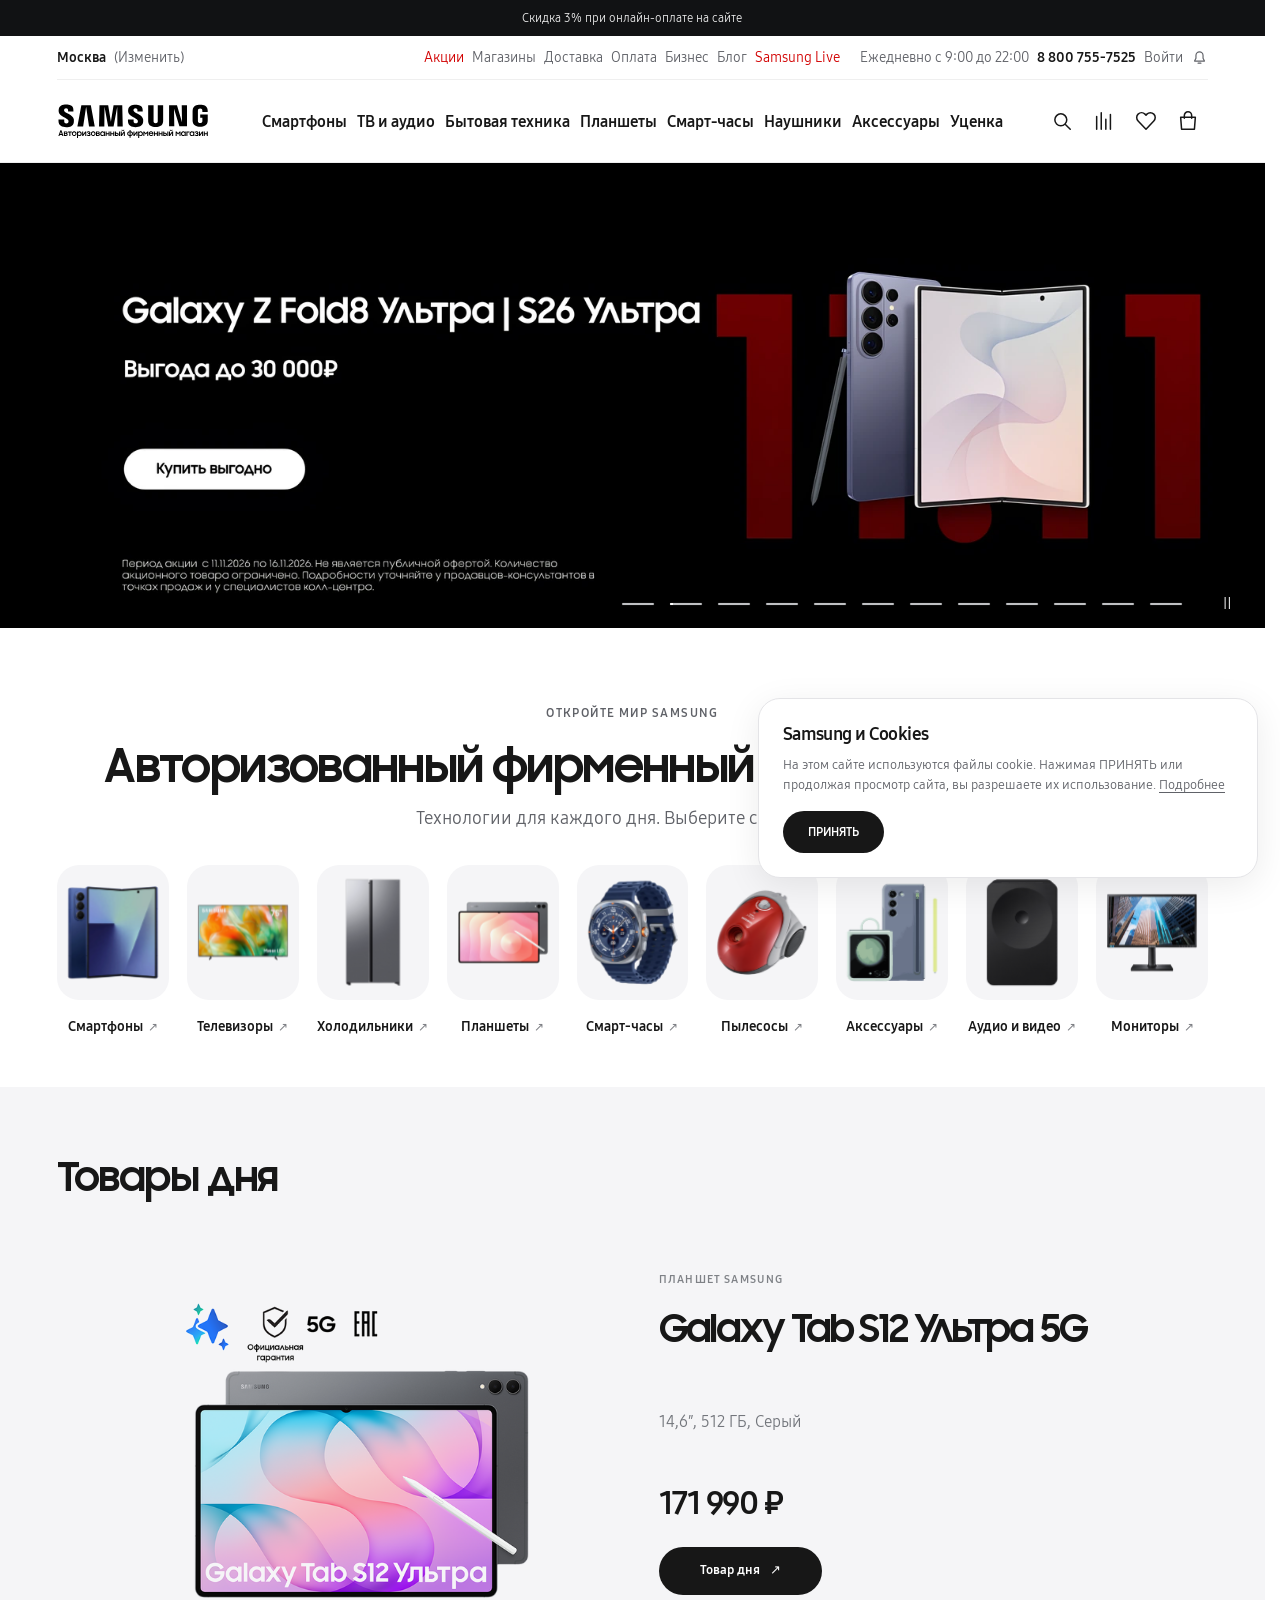
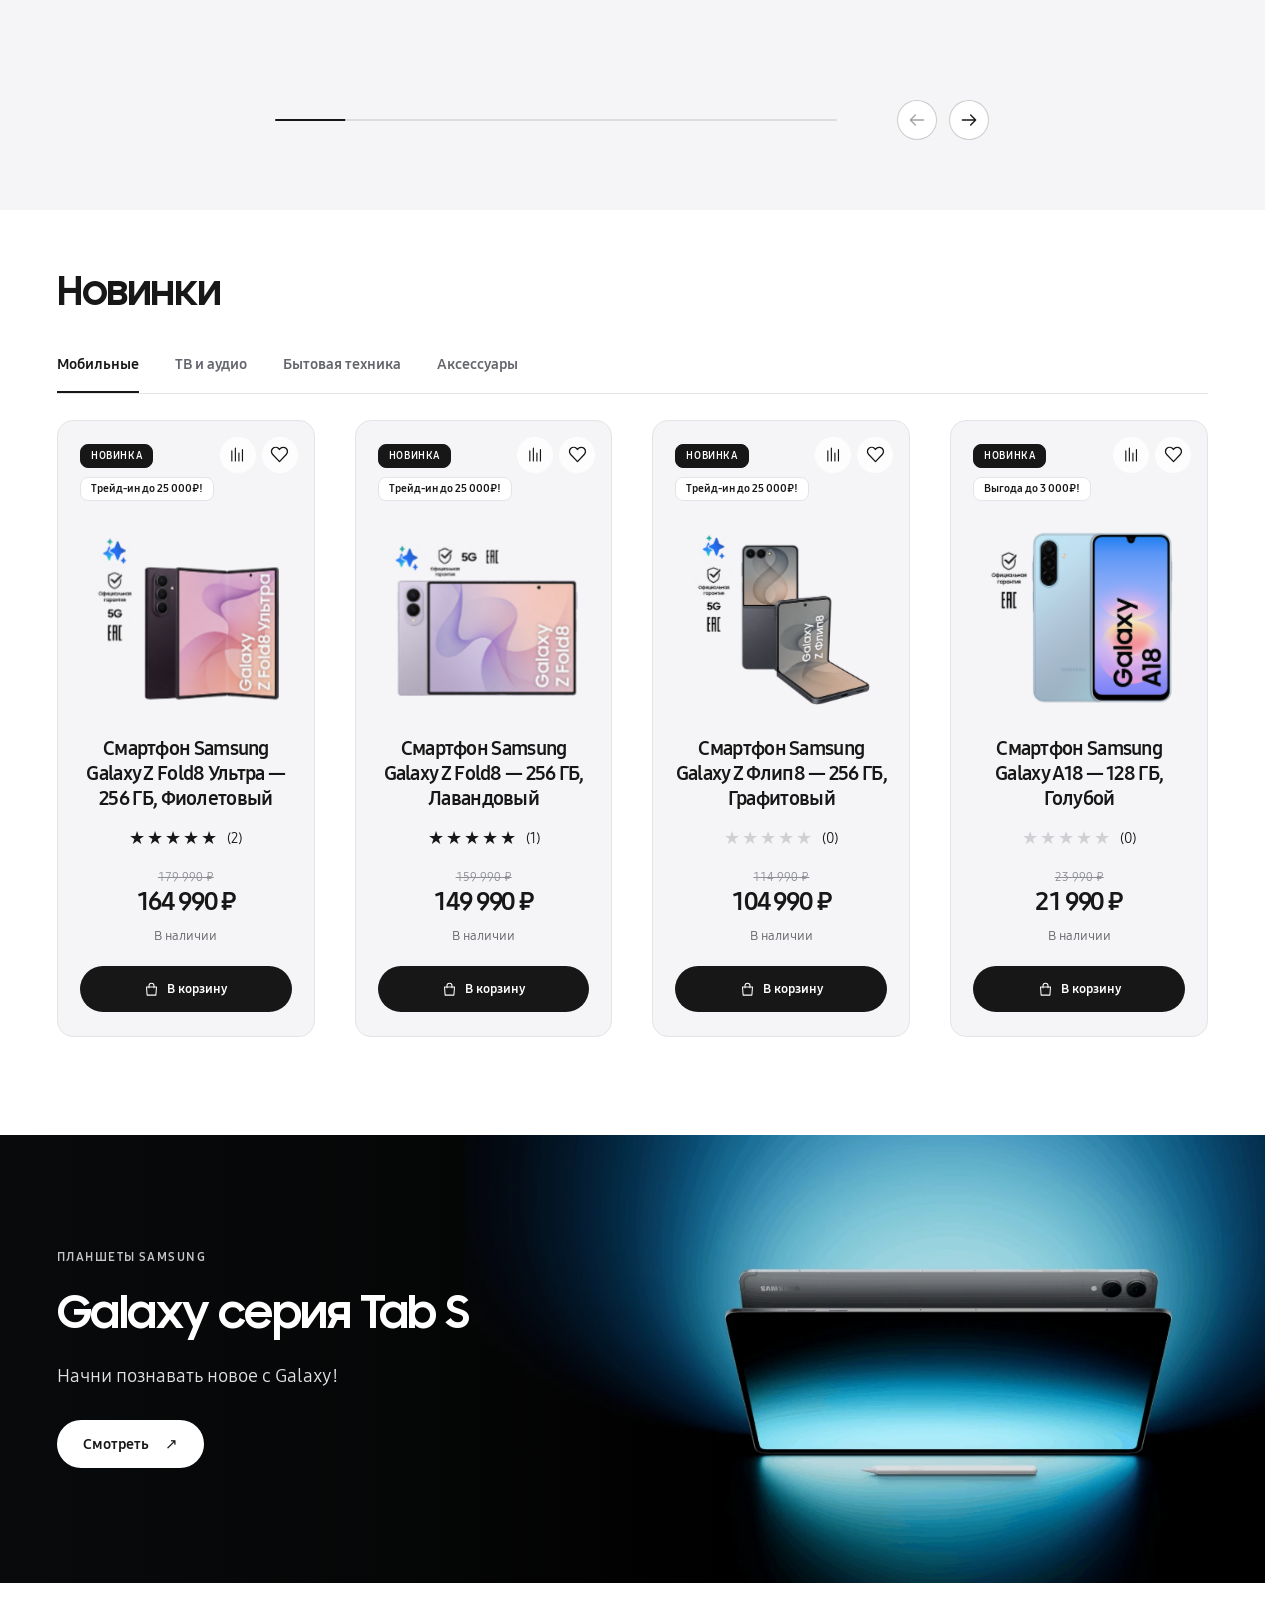
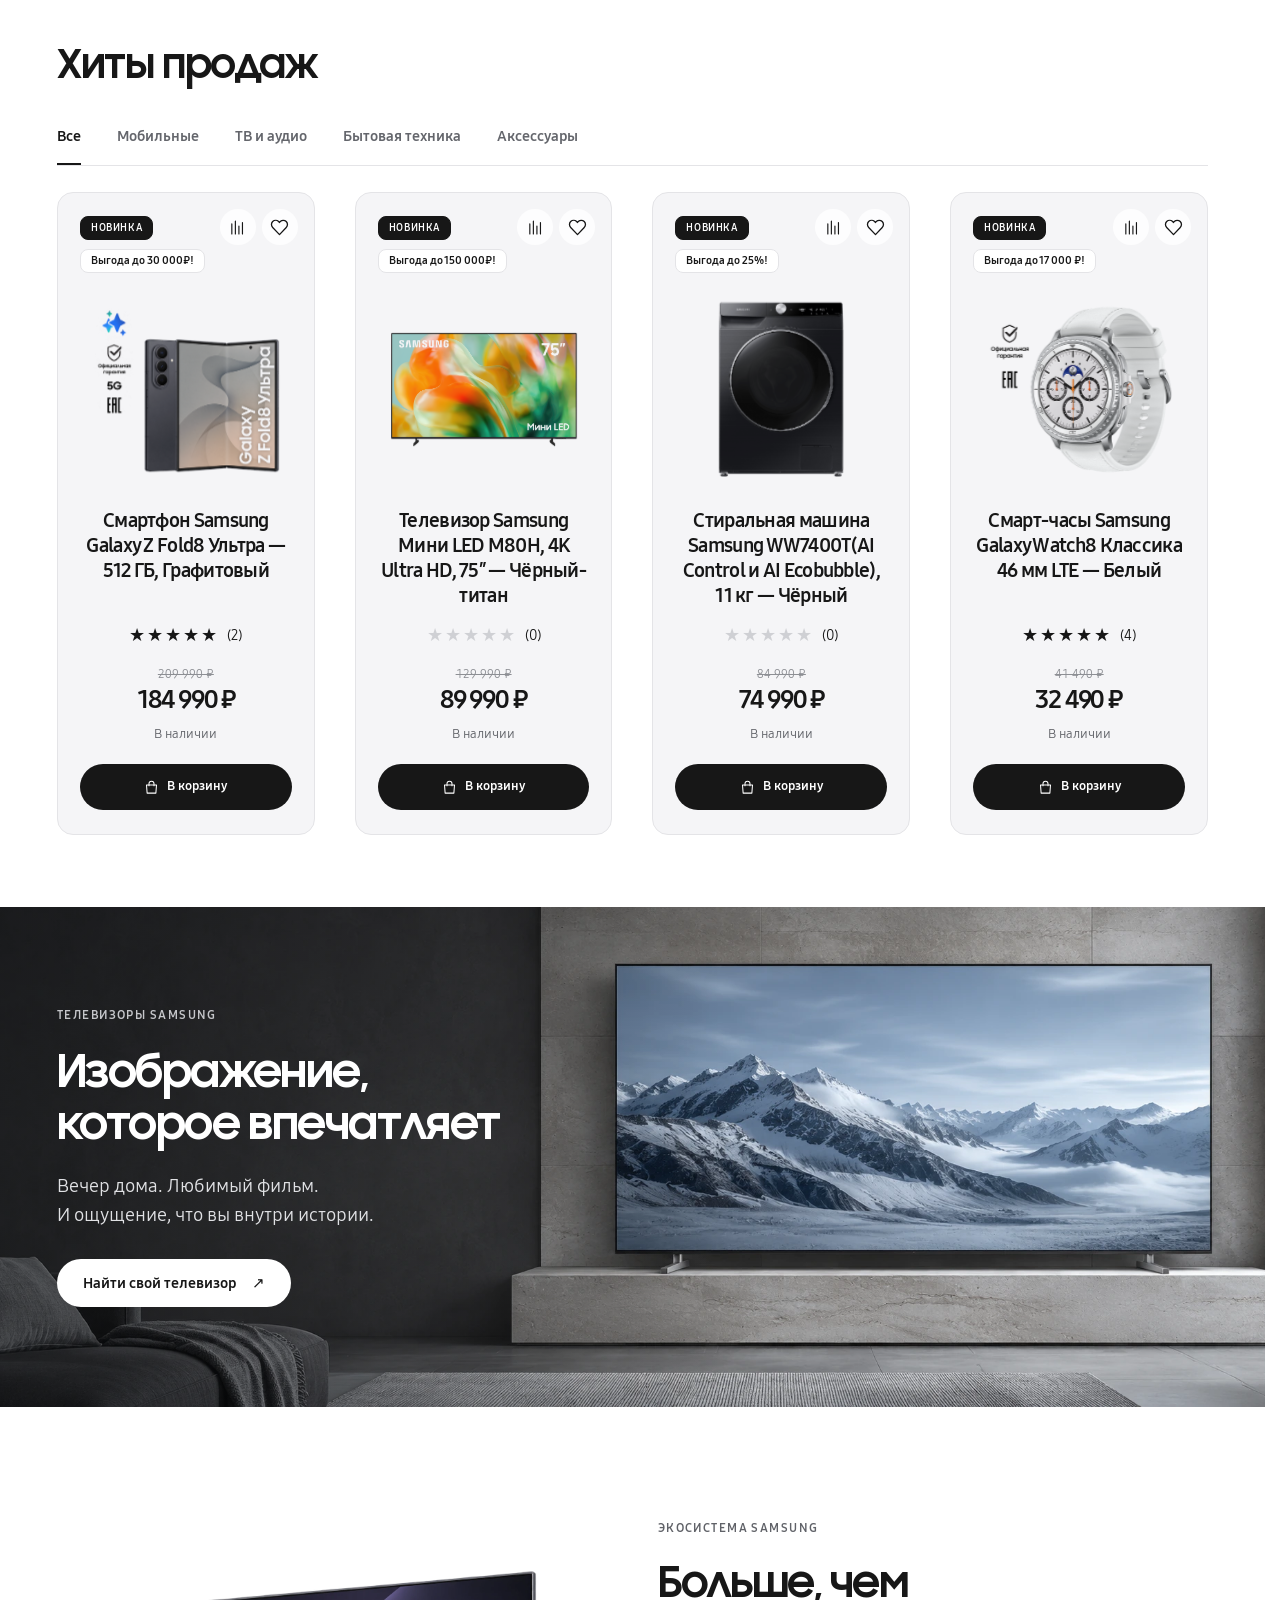
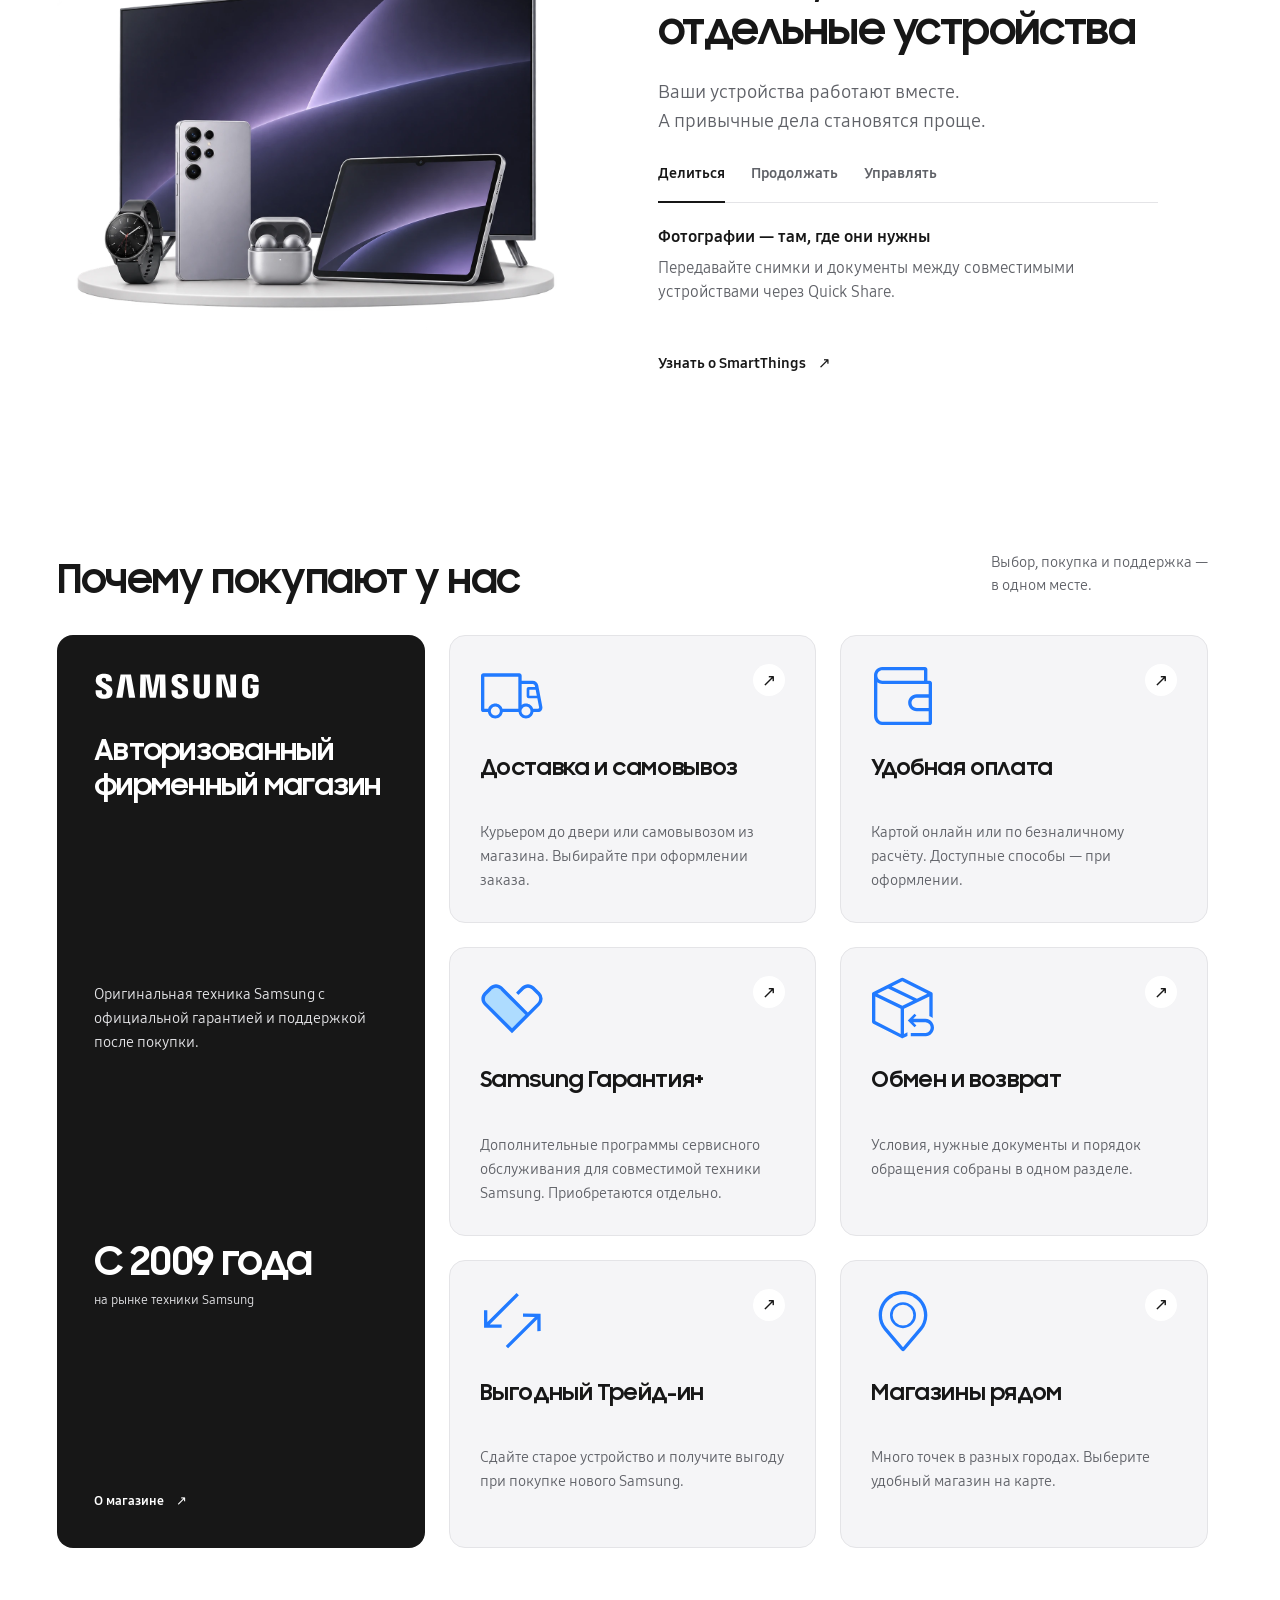
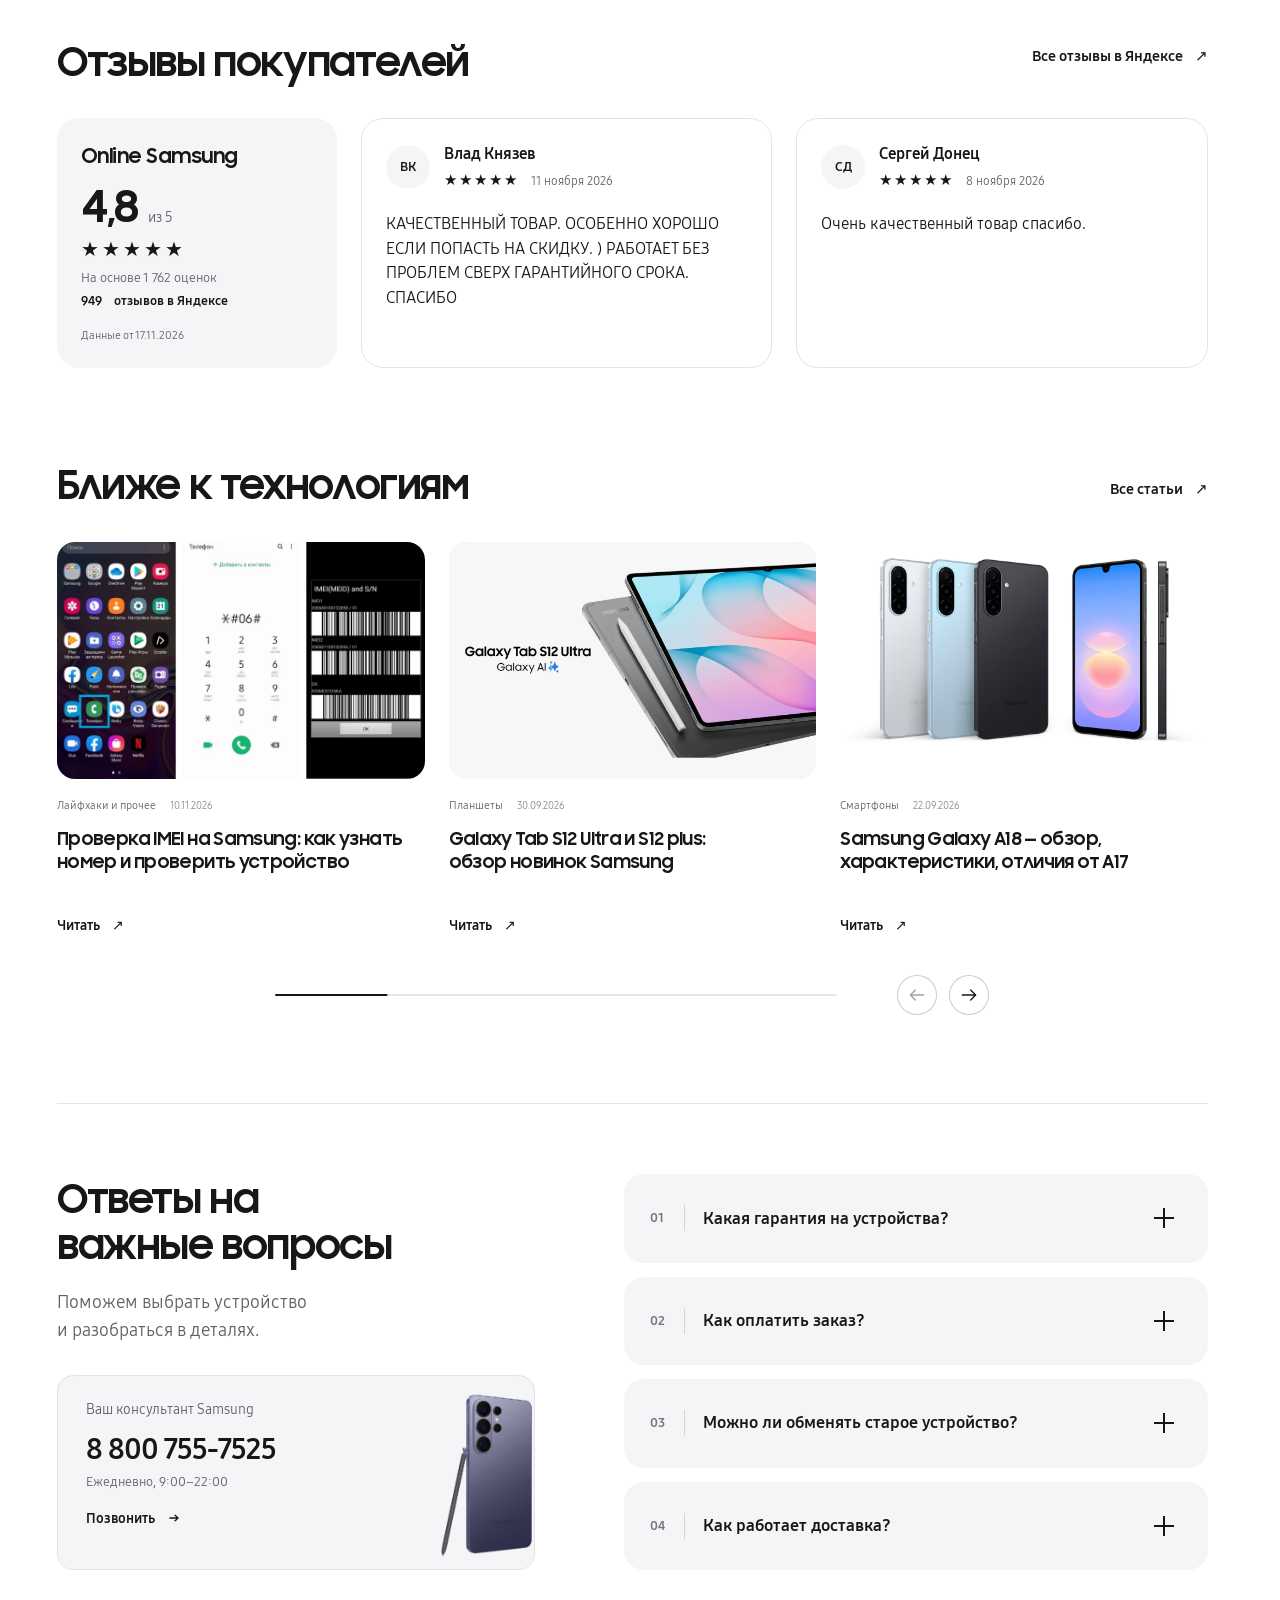
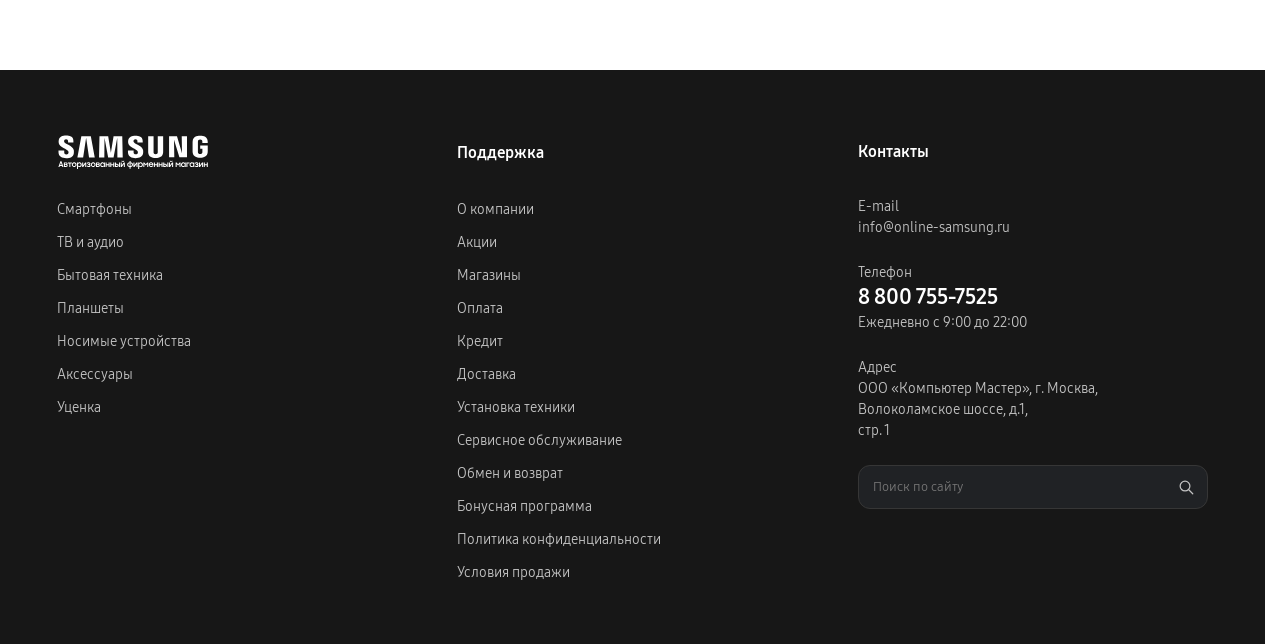
==== commit fc1631b3: "Replace circular FAQ toggles with Samsung-style thin plus and minus signs" ====
--- a/Главная/index.html
+++ b/Главная/index.html
@@ -1,6 +1,6 @@
 <!DOCTYPE html>
 
-<html lang="ru"><head><meta charset="utf-8"/><meta content="default-src 'self' data: blob:; script-src 'self' 'unsafe-inline'; style-src 'self' 'unsafe-inline'; img-src 'self' data: blob:; font-src 'self' data:; connect-src 'self'; frame-src 'none'; object-src 'none'; form-action 'none'; base-uri 'none'" http-equiv="Content-Security-Policy"/><link href="https://online-samsung.ru/" rel="canonical"/><meta content="Интернет-магазин | Официальный представитель Samsung в Москве. ✔ Широкий ассортимент техники Самсунг и аксессуаров в каталоге с ценами. ✔ Официальная гарантия и сертификаты. ✔ Доставка по Москве и всей России. Звоните или заказывайте на сайте! 8 800 755-7525" name="description"/><meta content="width=device-width, initial-scale=1" name="viewport"/><link href="assets/favicon-36cb4d296213.ico" rel="icon" type="image/vnd.microsoft.icon"/><title>Официальный интернет-магазин Samsung - Online Samsung | Оригинальная продукция с гарантией</title><meta content="#ffffff" name="theme-color"/><meta content="noindex, nofollow" name="robots"/><script id="store-structured-data" type="application/ld+json">{"@context":"https://schema.org","@graph":[{"@type":"OnlineStore","@id":"https://online-samsung.ru/#store","name":"Online Samsung","alternateName":"Авторизованный фирменный магазин Samsung","legalName":"Общество с ограниченной ответственностью «Компьютер Мастер»","url":"https://online-samsung.ru/","logo":"https://aamelinopt-maker.github.io/online-samsung.ru/Главная/client-design/assets/client-logo.svg","email":"info@online-samsung.ru","telephone":"+78007557525","description":"Оригинальная техника Samsung с официальной гарантией и поддержкой после покупки.","taxID":"7701702924","identifier":{"@type":"PropertyValue","propertyID":"ОГРН","value":"1077746291270"},"brand":{"@type":"Brand","name":"Samsung"},"address":{"@type":"PostalAddress","streetAddress":"Волоколамское шоссе, д. 1, стр. 1, офис 408, кабинет 5","addressLocality":"Москва","postalCode":"125080","addressCountry":"RU"},"areaServed":{"@type":"Country","name":"Россия"},"sameAs":["https://reviews.yandex.ru/shop/online-samsung.ru"],"contactPoint":{"@type":"ContactPoint","contactType":"customer service","telephone":"+78007557525","email":"info@online-samsung.ru","availableLanguage":"ru","hoursAvailable":{"@type":"OpeningHoursSpecification","dayOfWeek":["Monday","Tuesday","Wednesday","Thursday","Friday","Saturday","Sunday"],"opens":"09:00","closes":"22:00"}}},{"@type":"WebSite","@id":"https://online-samsung.ru/#website","url":"https://online-samsung.ru/","name":"Online Samsung","inLanguage":"ru-RU","publisher":{"@id":"https://online-samsung.ru/#store"}},{"@type":"WebPage","@id":"https://online-samsung.ru/#webpage","url":"https://online-samsung.ru/","name":"Официальный интернет-магазин Samsung - Online Samsung | Оригинальная продукция с гарантией","description":"Интернет-магазин | Официальный представитель Samsung в Москве. ✔ Широкий ассортимент техники Самсунг и аксессуаров в каталоге с ценами. ✔ Официальная гарантия и сертификаты. ✔ Доставка по Москве и всей России. Звоните или заказывайте на сайте! 8 800 755-7525","inLanguage":"ru-RU","isPartOf":{"@id":"https://online-samsung.ru/#website"},"about":{"@id":"https://online-samsung.ru/#store"},"mainEntity":{"@id":"https://online-samsung.ru/#store"}},{"@type":"ItemList","@id":"https://online-samsung.ru/#categories","name":"Категории техники Samsung","numberOfItems":9,"itemListElement":[{"@type":"ListItem","position":1,"name":"Смартфоны","url":"https://online-samsung.ru/catalog/smartfony"},{"@type":"ListItem","position":2,"name":"Телевизоры","url":"https://online-samsung.ru/catalog/televizory/in-stock"},{"@type":"ListItem","position":3,"name":"Холодильники","url":"https://online-samsung.ru/catalog/tehnika-dlja-kuhni/holodilniki/in-stock"},{"@type":"ListItem","position":4,"name":"Планшеты","url":"https://online-samsung.ru/catalog/planshety/in-stock"},{"@type":"ListItem","position":5,"name":"Смарт-часы","url":"https://online-samsung.ru/catalog/nosimye-ustroystva"},{"@type":"ListItem","position":6,"name":"Пылесосы","url":"https://online-samsung.ru/catalog/bytovaja-tehnika/pylesosy/in-stock"},{"@type":"ListItem","position":7,"name":"Аксессуары","url":"https://online-samsung.ru/catalog/aksessuary/dlya_ustroystv"},{"@type":"ListItem","position":8,"name":"Аудио и видео","url":"https://online-samsung.ru/catalog/audio/in-stock"},{"@type":"ListItem","position":9,"name":"Мониторы","url":"https://online-samsung.ru/catalog/monitory"}]}]}</script><link href="page.css?v=8fe187dd4553" rel="stylesheet"/></head><body class="home-merch-page client-home"><a class="skip-link" href="#main-content">Перейти к основному содержанию</a><div class="p-topbar"><div class="shell"><a class="client-announcement" href="https://online-samsung.ru/promotion/114">Скидка 3% при онлайн-оплате на сайте</a></div></div><header class="site-header" id="top"><div class="client-utility shell"><button class="client-city" data-city-open=""><span data-city="">Москва</span> <span>(Изменить)</span></button><nav aria-label="Информация магазина"><a data-drupal-link-system-path="actions" href="https://online-samsung.ru/actions">Акции</a><a data-drupal-link-system-path="shop" href="https://online-samsung.ru/shop">Магазины</a><a data-drupal-link-system-path="node/398" href="https://online-samsung.ru/delivery">Доставка</a><a data-drupal-link-system-path="node/401" href="https://online-samsung.ru/payment">Оплата</a><a data-drupal-link-system-path="node/495" href="https://online-samsung.ru/business">Бизнес</a><a data-drupal-link-system-path="station" href="https://online-samsung.ru/station">Блог</a><a data-drupal-link-system-path="live" href="https://online-samsung.ru/live" title="Samsung Live">Samsung Live</a></nav><div class="client-utility-meta"><span class="client-hours">Ежедневно с 9:00 до 22:00</span><a class="client-utility-phone" href="tel:88007557525">8 800 755-7525</a><div class="client-account"><button data-login="">Войти</button><button aria-label="Уведомления Нет уведомлений" class="client-notification" data-notifications=""><svg aria-hidden="true" class="icon"><use href="#c-bell"></use></svg></button></div></div></div>
+<html lang="ru"><head><meta charset="utf-8"/><meta content="default-src 'self' data: blob:; script-src 'self' 'unsafe-inline'; style-src 'self' 'unsafe-inline'; img-src 'self' data: blob:; font-src 'self' data:; connect-src 'self'; frame-src 'none'; object-src 'none'; form-action 'none'; base-uri 'none'" http-equiv="Content-Security-Policy"/><link href="https://online-samsung.ru/" rel="canonical"/><meta content="Интернет-магазин | Официальный представитель Samsung в Москве. ✔ Широкий ассортимент техники Самсунг и аксессуаров в каталоге с ценами. ✔ Официальная гарантия и сертификаты. ✔ Доставка по Москве и всей России. Звоните или заказывайте на сайте! 8 800 755-7525" name="description"/><meta content="width=device-width, initial-scale=1" name="viewport"/><link href="assets/favicon-36cb4d296213.ico" rel="icon" type="image/vnd.microsoft.icon"/><title>Официальный интернет-магазин Samsung - Online Samsung | Оригинальная продукция с гарантией</title><meta content="#ffffff" name="theme-color"/><meta content="noindex, nofollow" name="robots"/><script id="store-structured-data" type="application/ld+json">{"@context":"https://schema.org","@graph":[{"@type":"OnlineStore","@id":"https://online-samsung.ru/#store","name":"Online Samsung","alternateName":"Авторизованный фирменный магазин Samsung","legalName":"Общество с ограниченной ответственностью «Компьютер Мастер»","url":"https://online-samsung.ru/","logo":"https://aamelinopt-maker.github.io/online-samsung.ru/Главная/client-design/assets/client-logo.svg","email":"info@online-samsung.ru","telephone":"+78007557525","description":"Оригинальная техника Samsung с официальной гарантией и поддержкой после покупки.","taxID":"7701702924","identifier":{"@type":"PropertyValue","propertyID":"ОГРН","value":"1077746291270"},"brand":{"@type":"Brand","name":"Samsung"},"address":{"@type":"PostalAddress","streetAddress":"Волоколамское шоссе, д. 1, стр. 1, офис 408, кабинет 5","addressLocality":"Москва","postalCode":"125080","addressCountry":"RU"},"areaServed":{"@type":"Country","name":"Россия"},"sameAs":["https://reviews.yandex.ru/shop/online-samsung.ru"],"contactPoint":{"@type":"ContactPoint","contactType":"customer service","telephone":"+78007557525","email":"info@online-samsung.ru","availableLanguage":"ru","hoursAvailable":{"@type":"OpeningHoursSpecification","dayOfWeek":["Monday","Tuesday","Wednesday","Thursday","Friday","Saturday","Sunday"],"opens":"09:00","closes":"22:00"}}},{"@type":"WebSite","@id":"https://online-samsung.ru/#website","url":"https://online-samsung.ru/","name":"Online Samsung","inLanguage":"ru-RU","publisher":{"@id":"https://online-samsung.ru/#store"}},{"@type":"WebPage","@id":"https://online-samsung.ru/#webpage","url":"https://online-samsung.ru/","name":"Официальный интернет-магазин Samsung - Online Samsung | Оригинальная продукция с гарантией","description":"Интернет-магазин | Официальный представитель Samsung в Москве. ✔ Широкий ассортимент техники Самсунг и аксессуаров в каталоге с ценами. ✔ Официальная гарантия и сертификаты. ✔ Доставка по Москве и всей России. Звоните или заказывайте на сайте! 8 800 755-7525","inLanguage":"ru-RU","isPartOf":{"@id":"https://online-samsung.ru/#website"},"about":{"@id":"https://online-samsung.ru/#store"},"mainEntity":{"@id":"https://online-samsung.ru/#store"}},{"@type":"ItemList","@id":"https://online-samsung.ru/#categories","name":"Категории техники Samsung","numberOfItems":9,"itemListElement":[{"@type":"ListItem","position":1,"name":"Смартфоны","url":"https://online-samsung.ru/catalog/smartfony"},{"@type":"ListItem","position":2,"name":"Телевизоры","url":"https://online-samsung.ru/catalog/televizory/in-stock"},{"@type":"ListItem","position":3,"name":"Холодильники","url":"https://online-samsung.ru/catalog/tehnika-dlja-kuhni/holodilniki/in-stock"},{"@type":"ListItem","position":4,"name":"Планшеты","url":"https://online-samsung.ru/catalog/planshety/in-stock"},{"@type":"ListItem","position":5,"name":"Смарт-часы","url":"https://online-samsung.ru/catalog/nosimye-ustroystva"},{"@type":"ListItem","position":6,"name":"Пылесосы","url":"https://online-samsung.ru/catalog/bytovaja-tehnika/pylesosy/in-stock"},{"@type":"ListItem","position":7,"name":"Аксессуары","url":"https://online-samsung.ru/catalog/aksessuary/dlya_ustroystv"},{"@type":"ListItem","position":8,"name":"Аудио и видео","url":"https://online-samsung.ru/catalog/audio/in-stock"},{"@type":"ListItem","position":9,"name":"Мониторы","url":"https://online-samsung.ru/catalog/monitory"}]}]}</script><link href="page.css?v=5331dd0b6f91" rel="stylesheet"/></head><body class="home-merch-page client-home"><a class="skip-link" href="#main-content">Перейти к основному содержанию</a><div class="p-topbar"><div class="shell"><a class="client-announcement" href="https://online-samsung.ru/promotion/114">Скидка 3% при онлайн-оплате на сайте</a></div></div><header class="site-header" id="top"><div class="client-utility shell"><button class="client-city" data-city-open=""><span data-city="">Москва</span> <span>(Изменить)</span></button><nav aria-label="Информация магазина"><a data-drupal-link-system-path="actions" href="https://online-samsung.ru/actions">Акции</a><a data-drupal-link-system-path="shop" href="https://online-samsung.ru/shop">Магазины</a><a data-drupal-link-system-path="node/398" href="https://online-samsung.ru/delivery">Доставка</a><a data-drupal-link-system-path="node/401" href="https://online-samsung.ru/payment">Оплата</a><a data-drupal-link-system-path="node/495" href="https://online-samsung.ru/business">Бизнес</a><a data-drupal-link-system-path="station" href="https://online-samsung.ru/station">Блог</a><a data-drupal-link-system-path="live" href="https://online-samsung.ru/live" title="Samsung Live">Samsung Live</a></nav><div class="client-utility-meta"><span class="client-hours">Ежедневно с 9:00 до 22:00</span><a class="client-utility-phone" href="tel:88007557525">8 800 755-7525</a><div class="client-account"><button data-login="">Войти</button><button aria-label="Уведомления Нет уведомлений" class="client-notification" data-notifications=""><svg aria-hidden="true" class="icon"><use href="#c-bell"></use></svg></button></div></div></div>
 <div class="nav-bar shell">
 <a aria-label="Online Samsung — на главную" class="brand" href="index.html"><img alt="Samsung — авторизованный фирменный магазин" height="40" src="client-design/assets/client-logo.svg" width="166"/></a>
 <button aria-controls="mobile-nav" aria-expanded="false" aria-label="Открыть меню" class="a-catalog-toggle" id="menu-toggle" type="button"><svg aria-hidden="true" class="icon"><use href="#i-menu"></use></svg></button>
--- a/Главная/page.css
+++ b/Главная/page.css
@@ -2666,6 +2666,13 @@
 .client-home .m-product-card { min-height: 0; border-radius: var(--card-radius); border-color: var(--line); background: var(--surface); }
 .client-home .m-product-card:hover { background: #eee; }
 .client-home .faq-contact { border: 1px solid var(--line); border-radius: var(--card-radius); }
+.client-home #faq .faq-plus { --faq-sign-size: 24px; position: relative; justify-self: center; width: var(--faq-sign-size); height: var(--faq-sign-size); border-radius: 0; background: transparent; color: var(--ink); font-size: 0; transform: none; transition: none; }
+.client-home #faq .faq-plus:before, .client-home #faq .faq-plus:after { content: ''; position: absolute; background: currentColor; }
+.client-home #faq .faq-plus:before { left: 8.333333%; top: 45.833333%; width: 83.333333%; height: 8.333333%; }
+.client-home #faq .faq-plus:after { left: 45.833333%; top: 8.333333%; width: 8.333333%; height: 83.333333%; transform: scaleY(1); transform-origin: center; opacity: 1; transition: transform .2s var(--ease), opacity .2s; }
+.client-home #faq details[open] .faq-plus:after { transform: scaleY(0); opacity: 0; }
+@media(max-width:600px) { .client-home #faq .faq-plus { --faq-sign-size: 26px; } }
+@media(prefers-reduced-motion:reduce) { .client-home #faq .faq-plus:after { transition: none; } }
 .client-home .m-product-copy h3 { min-height: 54px; }
 .client-home .m-product-purchase { padding-top: 20px; }
 .client-novelty { position: absolute; top: 22px; left: 24px; z-index: 2; color: #64666c; font-size: 10px; font-weight: 700; letter-spacing: .08em; }
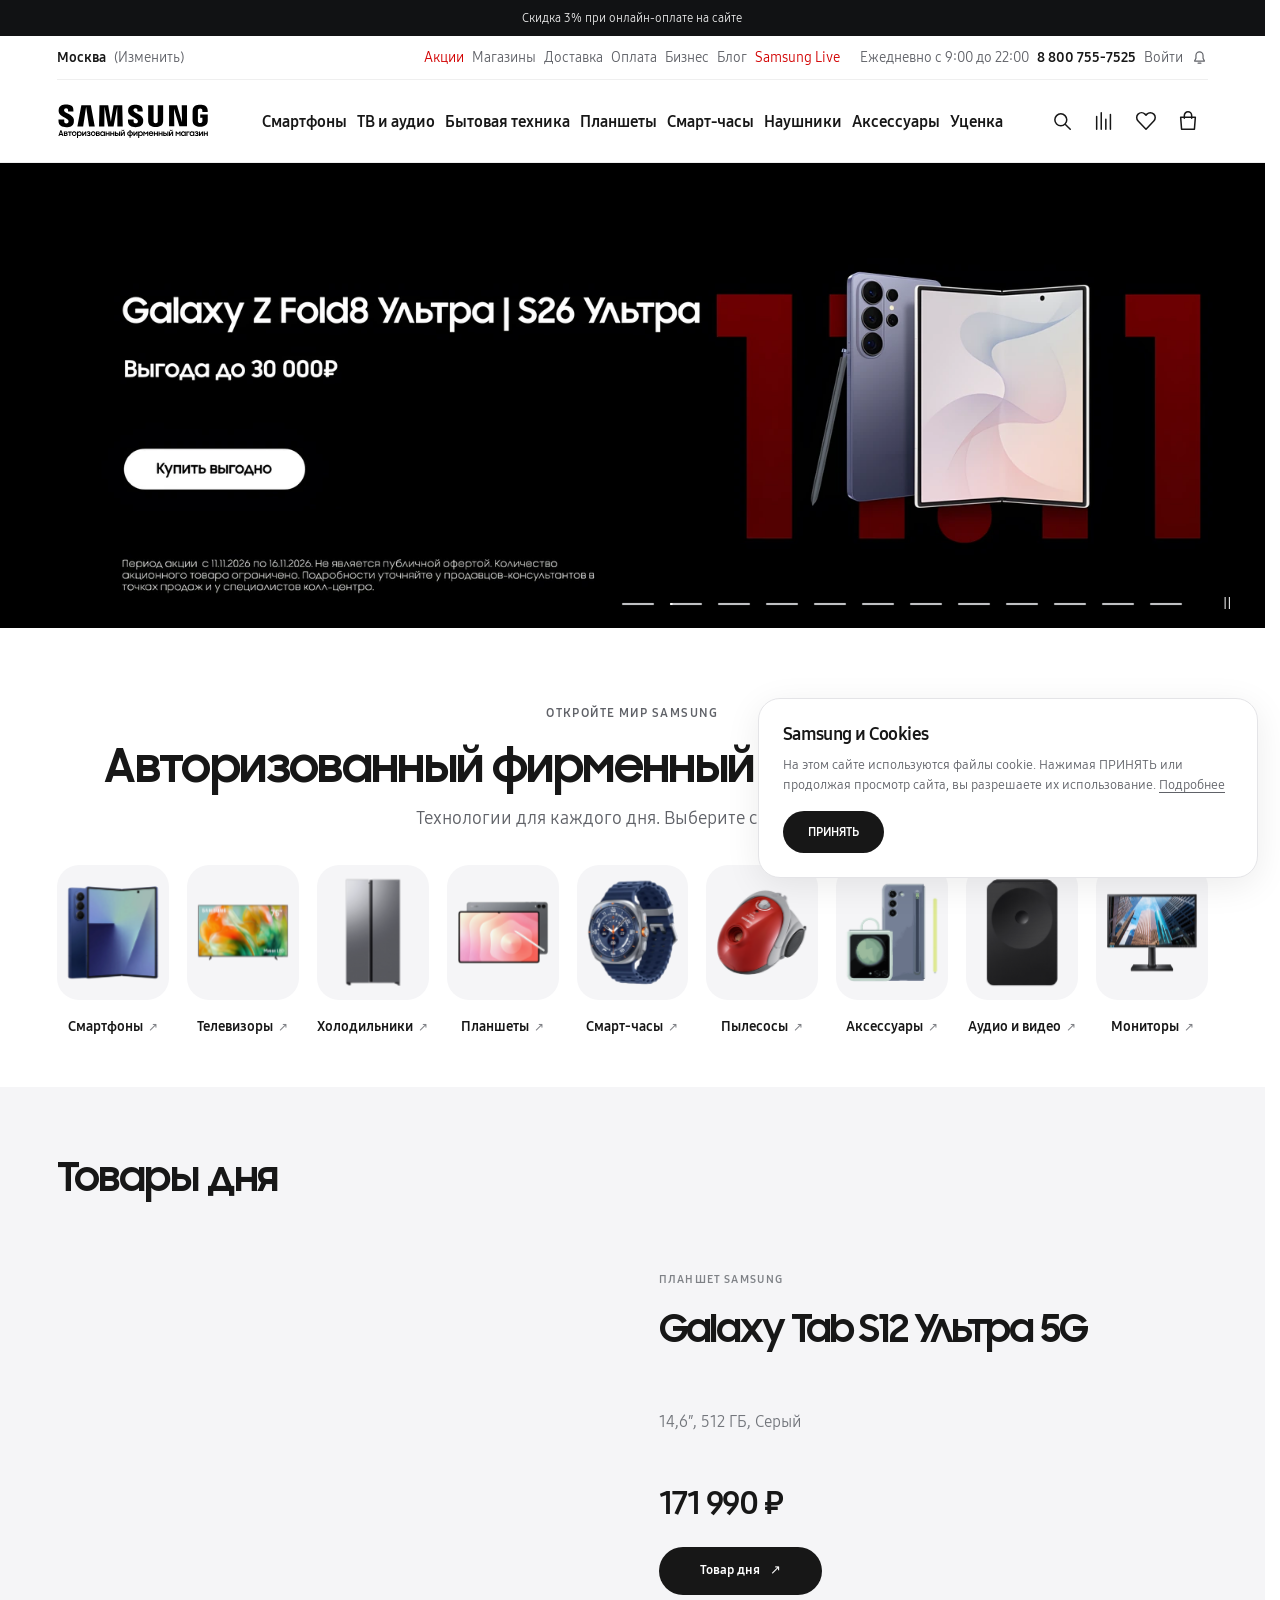
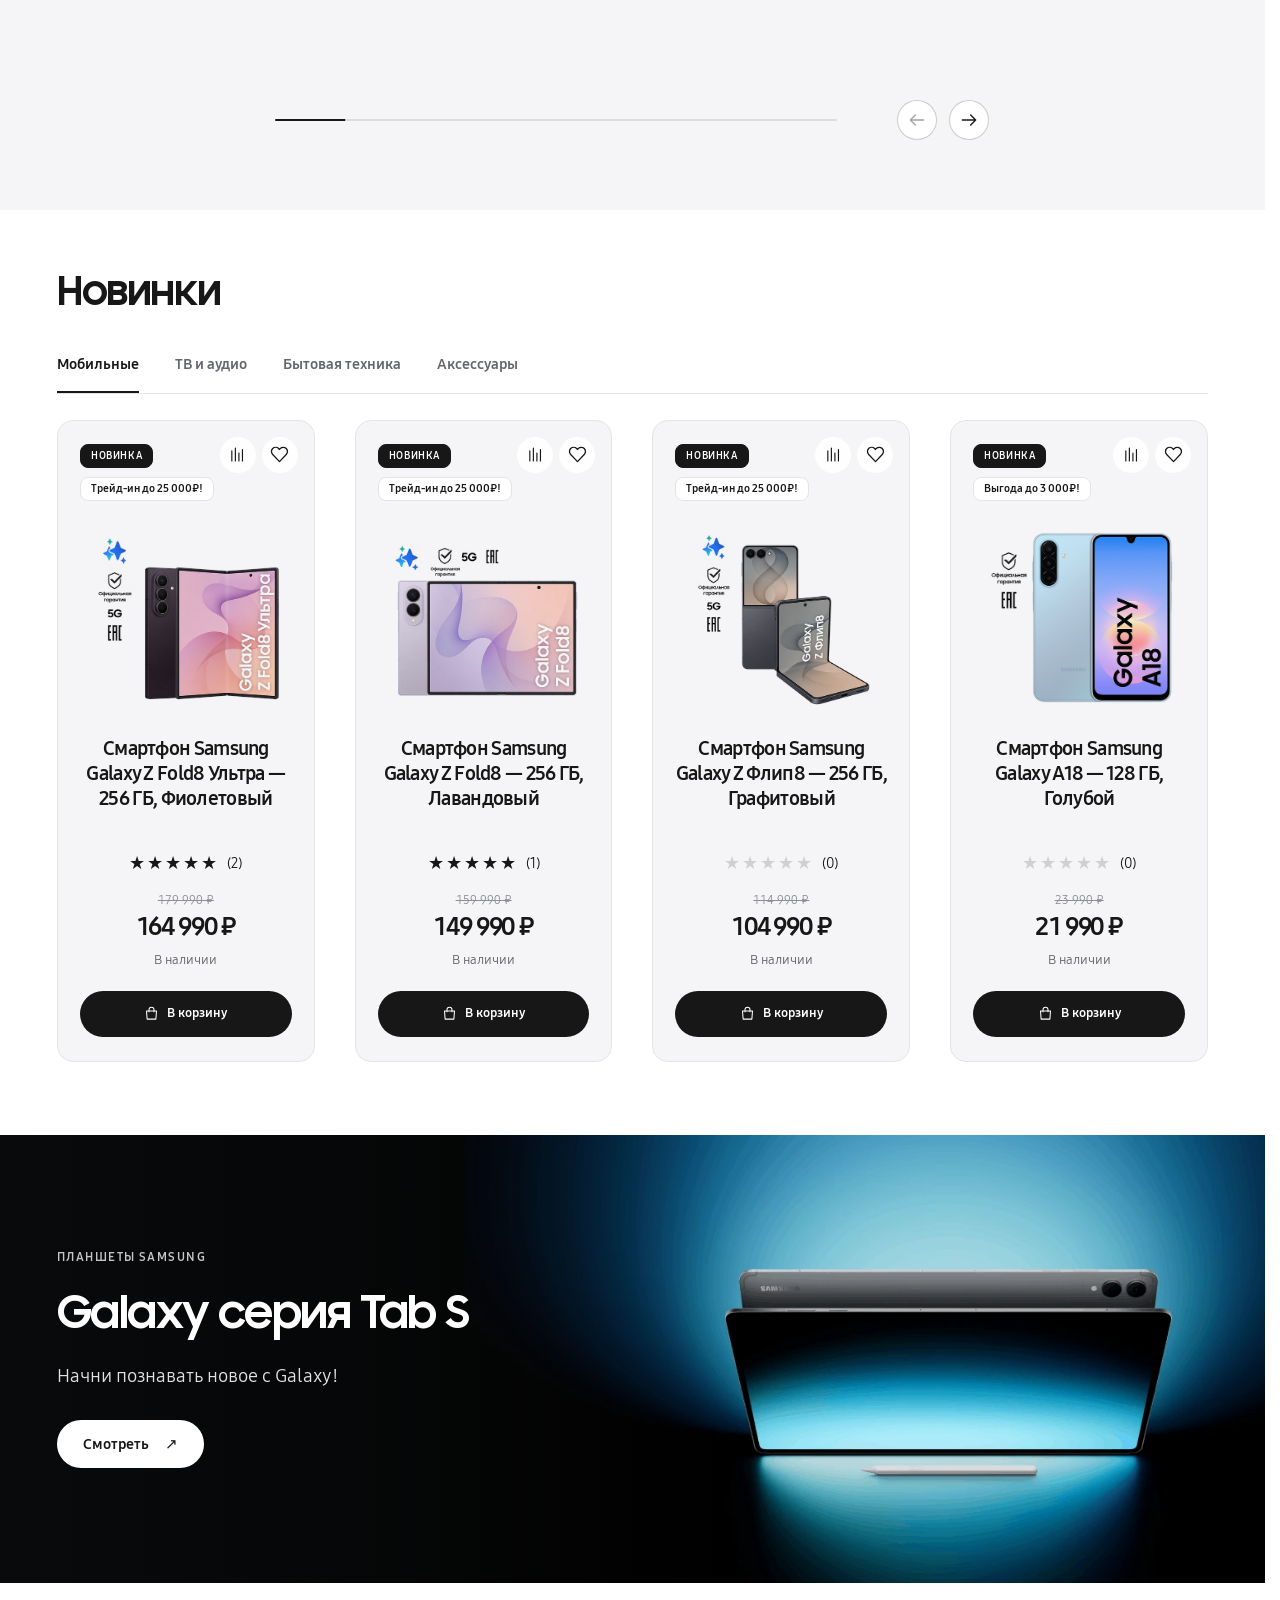
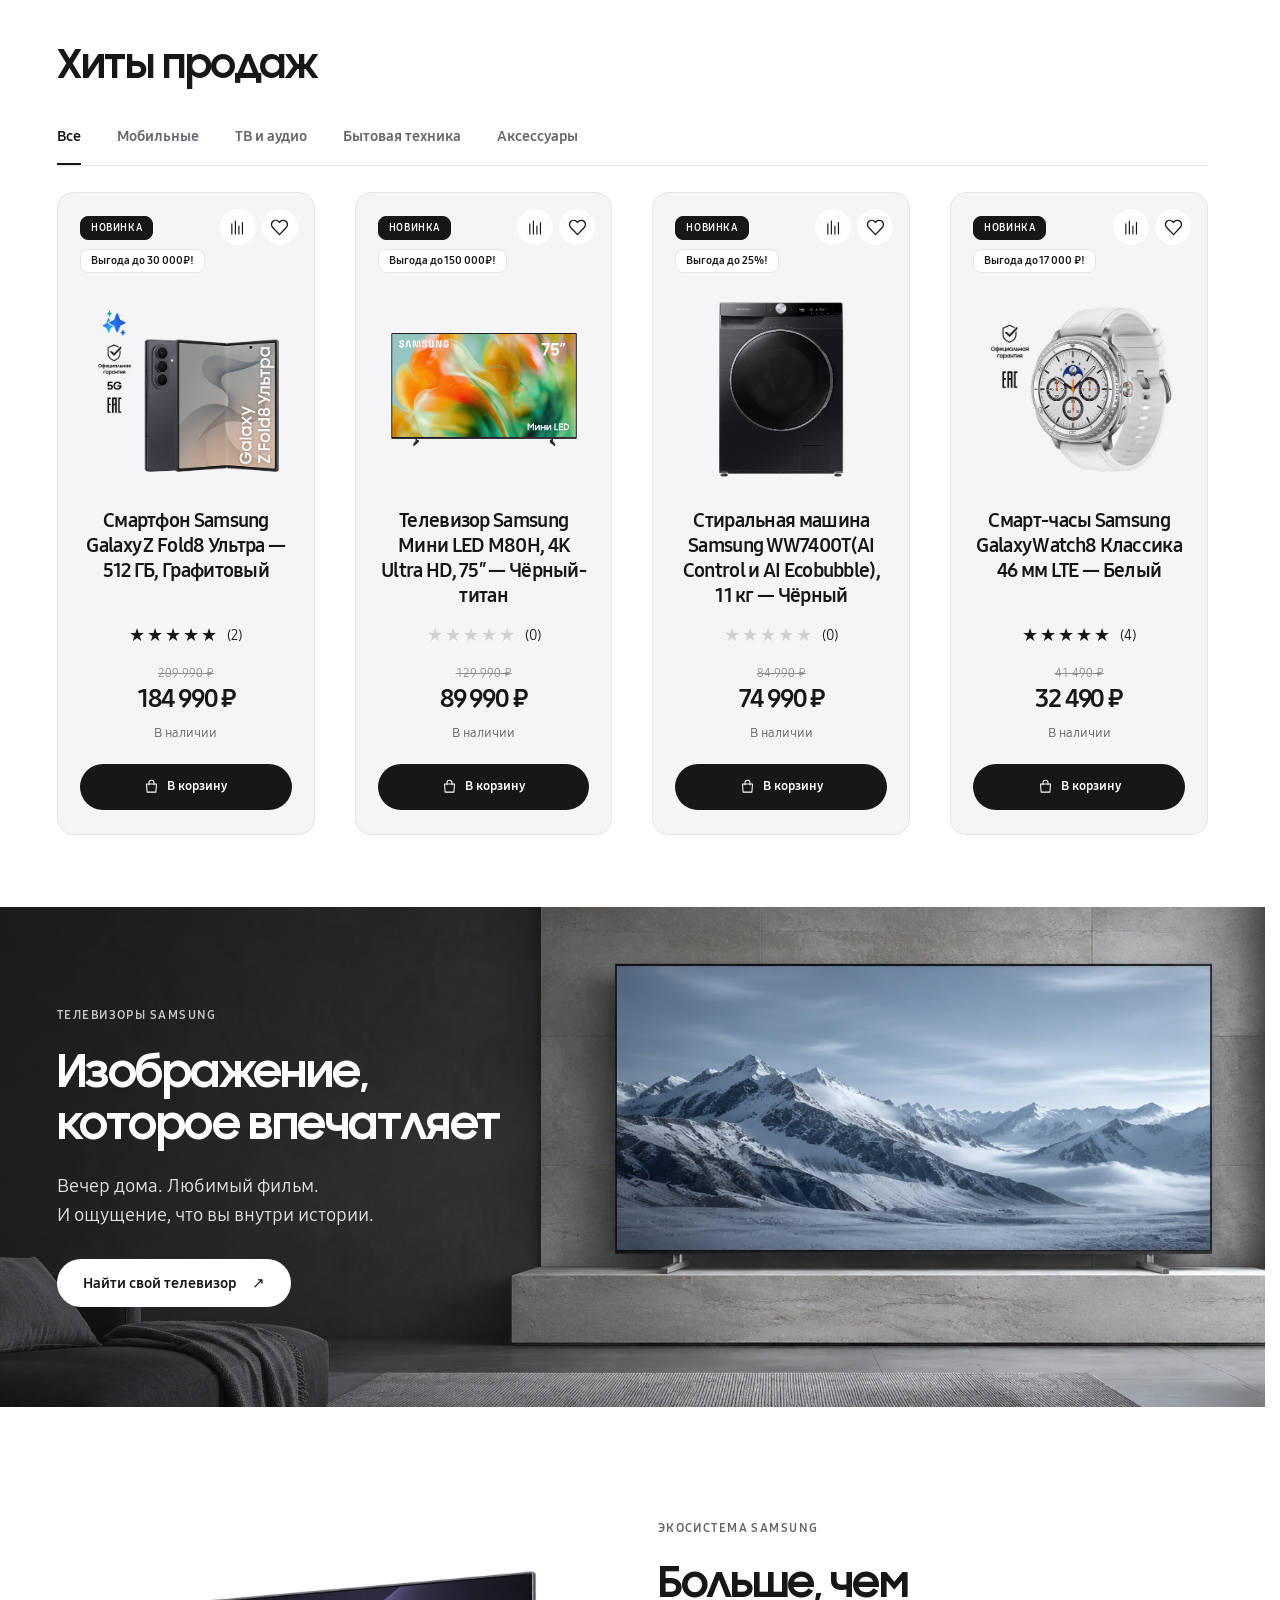
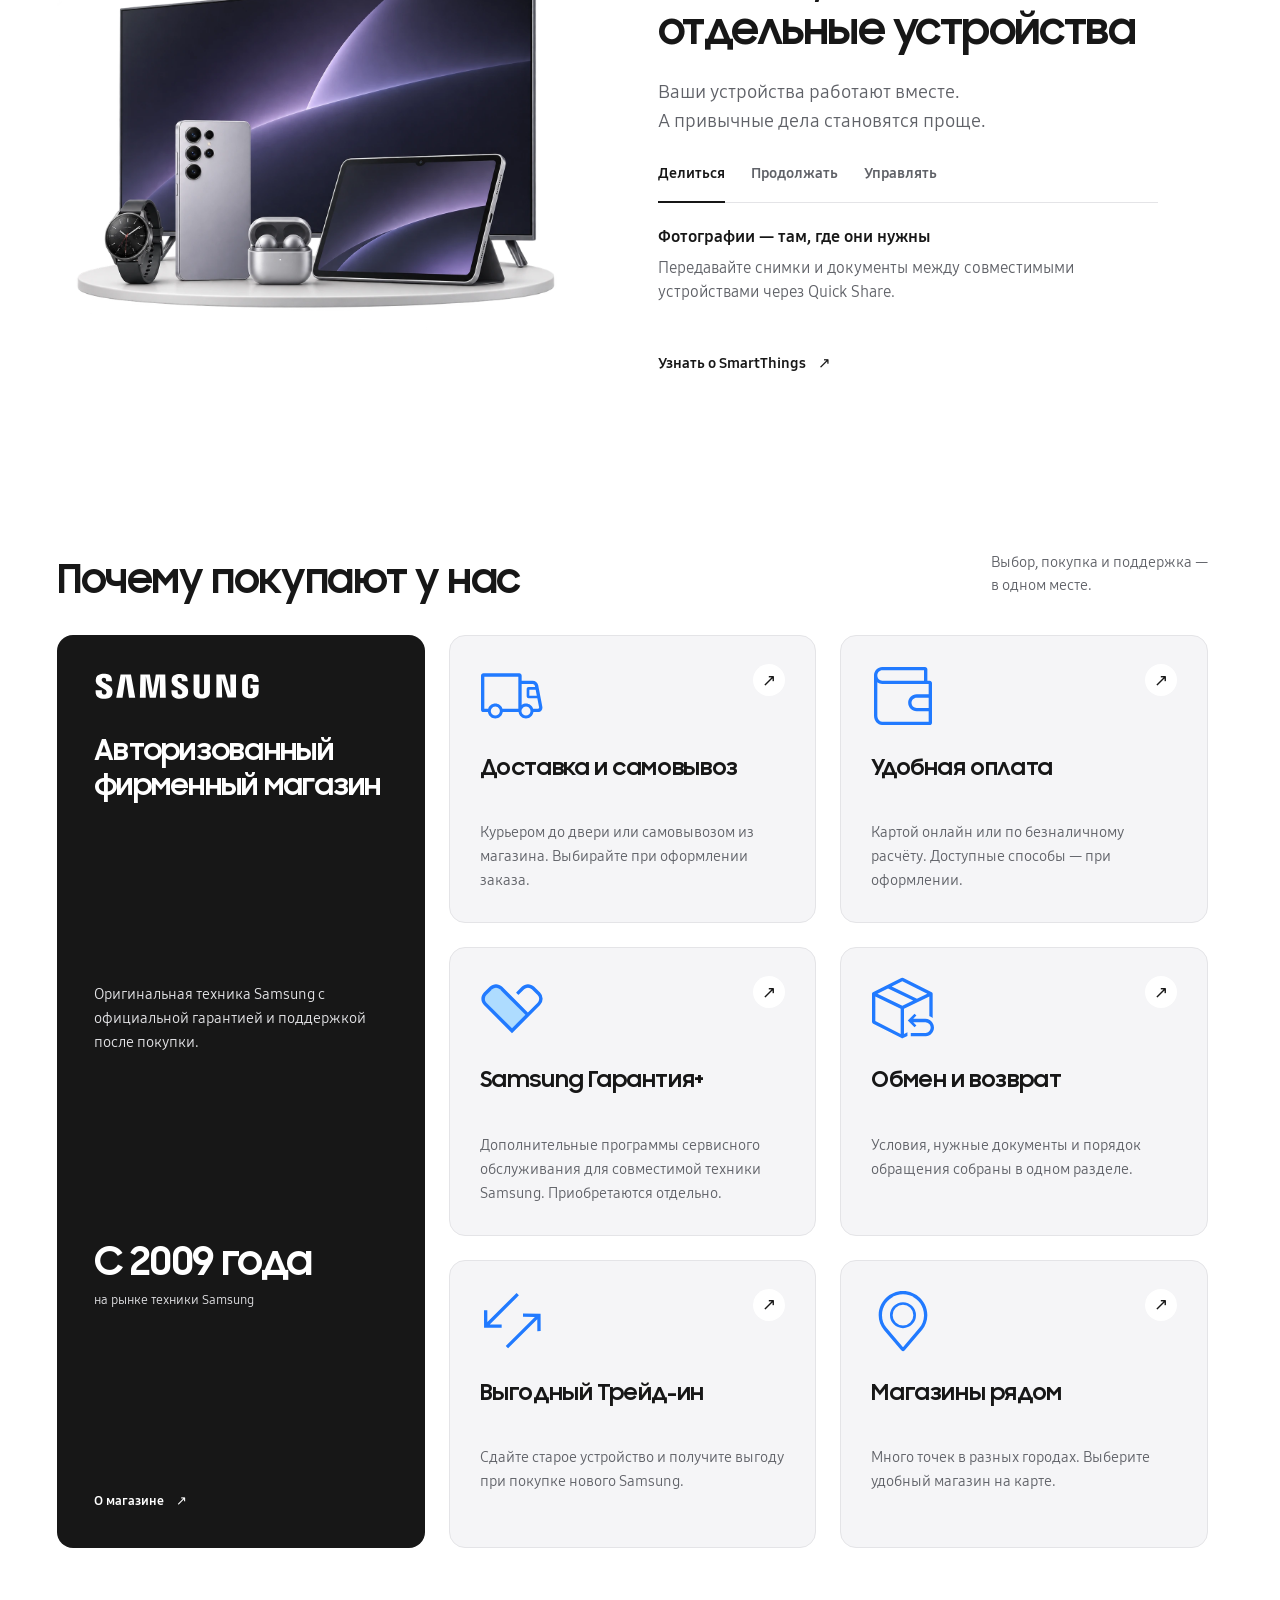
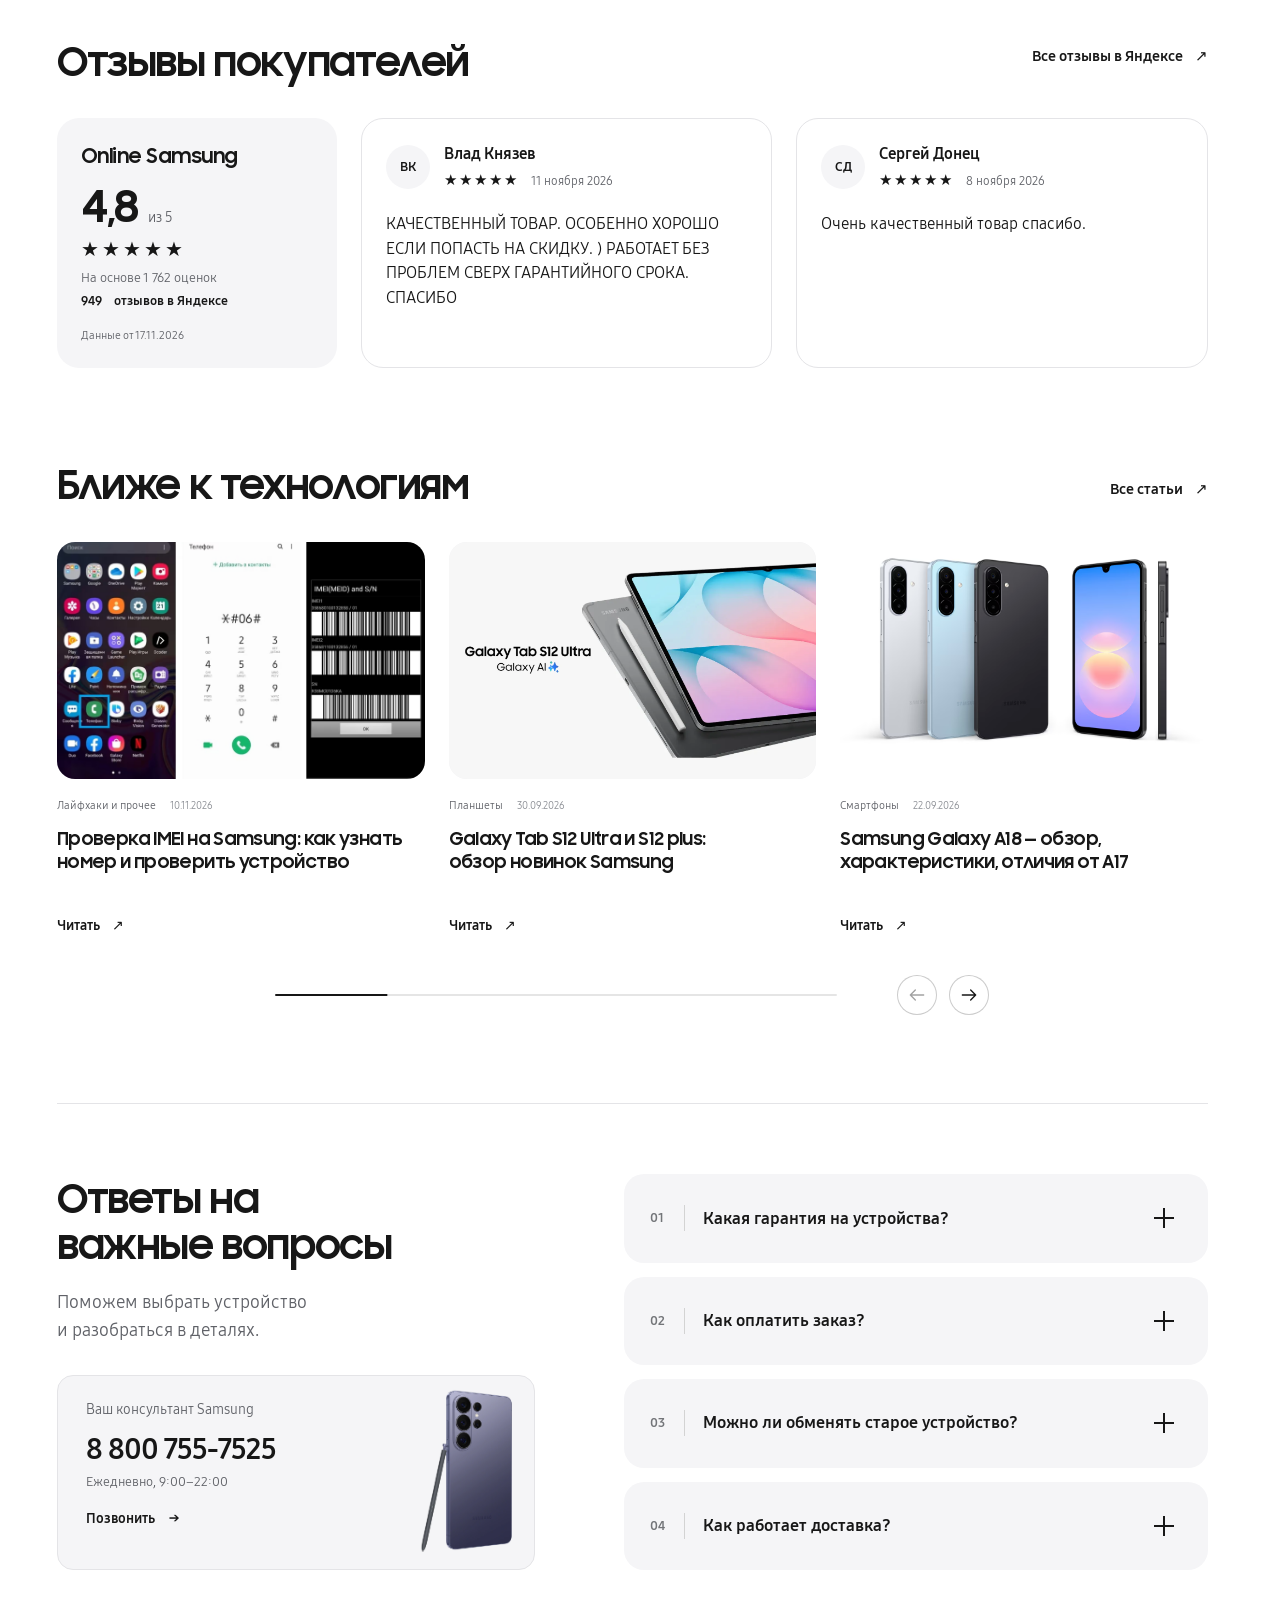
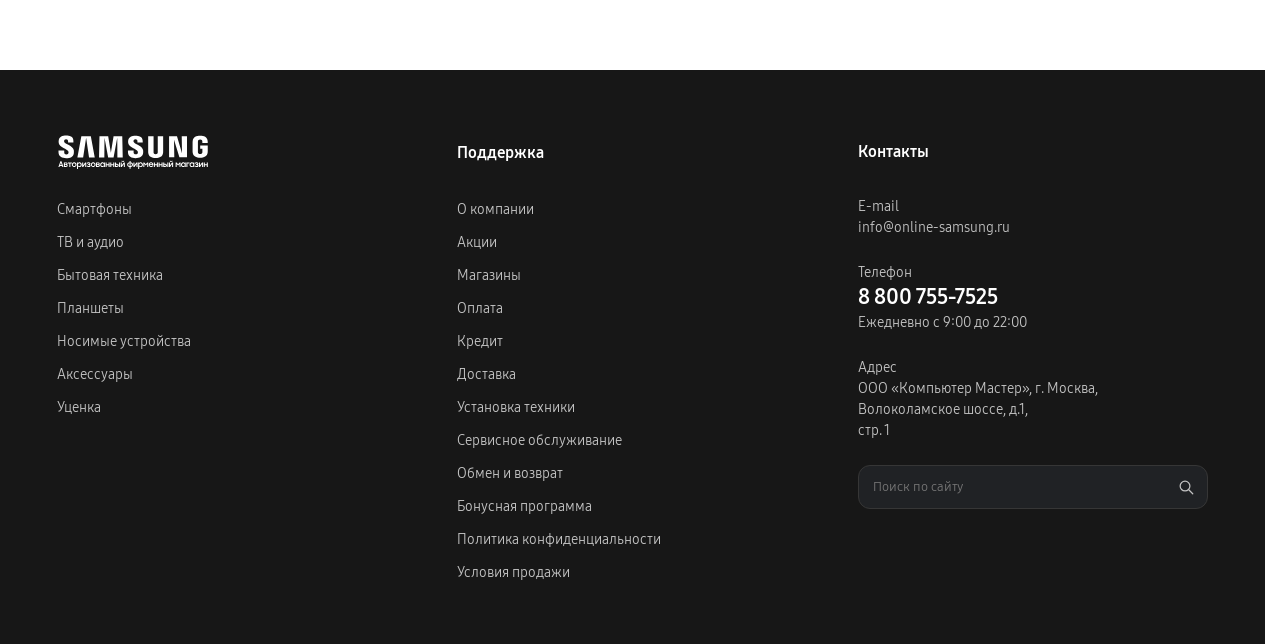
==== commit c010828f: "Smooth product category transitions and speed up FAQ toggles" ====
--- a/Главная/index.html
+++ b/Главная/index.html
@@ -1,6 +1,6 @@
 <!DOCTYPE html>
 
-<html lang="ru"><head><meta charset="utf-8"/><meta content="default-src 'self' data: blob:; script-src 'self' 'unsafe-inline'; style-src 'self' 'unsafe-inline'; img-src 'self' data: blob:; font-src 'self' data:; connect-src 'self'; frame-src 'none'; object-src 'none'; form-action 'none'; base-uri 'none'" http-equiv="Content-Security-Policy"/><link href="https://online-samsung.ru/" rel="canonical"/><meta content="Интернет-магазин | Официальный представитель Samsung в Москве. ✔ Широкий ассортимент техники Самсунг и аксессуаров в каталоге с ценами. ✔ Официальная гарантия и сертификаты. ✔ Доставка по Москве и всей России. Звоните или заказывайте на сайте! 8 800 755-7525" name="description"/><meta content="width=device-width, initial-scale=1" name="viewport"/><link href="assets/favicon-36cb4d296213.ico" rel="icon" type="image/vnd.microsoft.icon"/><title>Официальный интернет-магазин Samsung - Online Samsung | Оригинальная продукция с гарантией</title><meta content="#ffffff" name="theme-color"/><meta content="noindex, nofollow" name="robots"/><script id="store-structured-data" type="application/ld+json">{"@context":"https://schema.org","@graph":[{"@type":"OnlineStore","@id":"https://online-samsung.ru/#store","name":"Online Samsung","alternateName":"Авторизованный фирменный магазин Samsung","legalName":"Общество с ограниченной ответственностью «Компьютер Мастер»","url":"https://online-samsung.ru/","logo":"https://aamelinopt-maker.github.io/online-samsung.ru/Главная/client-design/assets/client-logo.svg","email":"info@online-samsung.ru","telephone":"+78007557525","description":"Оригинальная техника Samsung с официальной гарантией и поддержкой после покупки.","taxID":"7701702924","identifier":{"@type":"PropertyValue","propertyID":"ОГРН","value":"1077746291270"},"brand":{"@type":"Brand","name":"Samsung"},"address":{"@type":"PostalAddress","streetAddress":"Волоколамское шоссе, д. 1, стр. 1, офис 408, кабинет 5","addressLocality":"Москва","postalCode":"125080","addressCountry":"RU"},"areaServed":{"@type":"Country","name":"Россия"},"sameAs":["https://reviews.yandex.ru/shop/online-samsung.ru"],"contactPoint":{"@type":"ContactPoint","contactType":"customer service","telephone":"+78007557525","email":"info@online-samsung.ru","availableLanguage":"ru","hoursAvailable":{"@type":"OpeningHoursSpecification","dayOfWeek":["Monday","Tuesday","Wednesday","Thursday","Friday","Saturday","Sunday"],"opens":"09:00","closes":"22:00"}}},{"@type":"WebSite","@id":"https://online-samsung.ru/#website","url":"https://online-samsung.ru/","name":"Online Samsung","inLanguage":"ru-RU","publisher":{"@id":"https://online-samsung.ru/#store"}},{"@type":"WebPage","@id":"https://online-samsung.ru/#webpage","url":"https://online-samsung.ru/","name":"Официальный интернет-магазин Samsung - Online Samsung | Оригинальная продукция с гарантией","description":"Интернет-магазин | Официальный представитель Samsung в Москве. ✔ Широкий ассортимент техники Самсунг и аксессуаров в каталоге с ценами. ✔ Официальная гарантия и сертификаты. ✔ Доставка по Москве и всей России. Звоните или заказывайте на сайте! 8 800 755-7525","inLanguage":"ru-RU","isPartOf":{"@id":"https://online-samsung.ru/#website"},"about":{"@id":"https://online-samsung.ru/#store"},"mainEntity":{"@id":"https://online-samsung.ru/#store"}},{"@type":"ItemList","@id":"https://online-samsung.ru/#categories","name":"Категории техники Samsung","numberOfItems":9,"itemListElement":[{"@type":"ListItem","position":1,"name":"Смартфоны","url":"https://online-samsung.ru/catalog/smartfony"},{"@type":"ListItem","position":2,"name":"Телевизоры","url":"https://online-samsung.ru/catalog/televizory/in-stock"},{"@type":"ListItem","position":3,"name":"Холодильники","url":"https://online-samsung.ru/catalog/tehnika-dlja-kuhni/holodilniki/in-stock"},{"@type":"ListItem","position":4,"name":"Планшеты","url":"https://online-samsung.ru/catalog/planshety/in-stock"},{"@type":"ListItem","position":5,"name":"Смарт-часы","url":"https://online-samsung.ru/catalog/nosimye-ustroystva"},{"@type":"ListItem","position":6,"name":"Пылесосы","url":"https://online-samsung.ru/catalog/bytovaja-tehnika/pylesosy/in-stock"},{"@type":"ListItem","position":7,"name":"Аксессуары","url":"https://online-samsung.ru/catalog/aksessuary/dlya_ustroystv"},{"@type":"ListItem","position":8,"name":"Аудио и видео","url":"https://online-samsung.ru/catalog/audio/in-stock"},{"@type":"ListItem","position":9,"name":"Мониторы","url":"https://online-samsung.ru/catalog/monitory"}]}]}</script><link href="page.css?v=5331dd0b6f91" rel="stylesheet"/></head><body class="home-merch-page client-home"><a class="skip-link" href="#main-content">Перейти к основному содержанию</a><div class="p-topbar"><div class="shell"><a class="client-announcement" href="https://online-samsung.ru/promotion/114">Скидка 3% при онлайн-оплате на сайте</a></div></div><header class="site-header" id="top"><div class="client-utility shell"><button class="client-city" data-city-open=""><span data-city="">Москва</span> <span>(Изменить)</span></button><nav aria-label="Информация магазина"><a data-drupal-link-system-path="actions" href="https://online-samsung.ru/actions">Акции</a><a data-drupal-link-system-path="shop" href="https://online-samsung.ru/shop">Магазины</a><a data-drupal-link-system-path="node/398" href="https://online-samsung.ru/delivery">Доставка</a><a data-drupal-link-system-path="node/401" href="https://online-samsung.ru/payment">Оплата</a><a data-drupal-link-system-path="node/495" href="https://online-samsung.ru/business">Бизнес</a><a data-drupal-link-system-path="station" href="https://online-samsung.ru/station">Блог</a><a data-drupal-link-system-path="live" href="https://online-samsung.ru/live" title="Samsung Live">Samsung Live</a></nav><div class="client-utility-meta"><span class="client-hours">Ежедневно с 9:00 до 22:00</span><a class="client-utility-phone" href="tel:88007557525">8 800 755-7525</a><div class="client-account"><button data-login="">Войти</button><button aria-label="Уведомления Нет уведомлений" class="client-notification" data-notifications=""><svg aria-hidden="true" class="icon"><use href="#c-bell"></use></svg></button></div></div></div>
+<html lang="ru"><head><meta charset="utf-8"/><meta content="default-src 'self' data: blob:; script-src 'self' 'unsafe-inline'; style-src 'self' 'unsafe-inline'; img-src 'self' data: blob:; font-src 'self' data:; connect-src 'self'; frame-src 'none'; object-src 'none'; form-action 'none'; base-uri 'none'" http-equiv="Content-Security-Policy"/><link href="https://online-samsung.ru/" rel="canonical"/><meta content="Интернет-магазин | Официальный представитель Samsung в Москве. ✔ Широкий ассортимент техники Самсунг и аксессуаров в каталоге с ценами. ✔ Официальная гарантия и сертификаты. ✔ Доставка по Москве и всей России. Звоните или заказывайте на сайте! 8 800 755-7525" name="description"/><meta content="width=device-width, initial-scale=1" name="viewport"/><link href="assets/favicon-36cb4d296213.ico" rel="icon" type="image/vnd.microsoft.icon"/><title>Официальный интернет-магазин Samsung - Online Samsung | Оригинальная продукция с гарантией</title><meta content="#ffffff" name="theme-color"/><meta content="noindex, nofollow" name="robots"/><script id="store-structured-data" type="application/ld+json">{"@context":"https://schema.org","@graph":[{"@type":"OnlineStore","@id":"https://online-samsung.ru/#store","name":"Online Samsung","alternateName":"Авторизованный фирменный магазин Samsung","legalName":"Общество с ограниченной ответственностью «Компьютер Мастер»","url":"https://online-samsung.ru/","logo":"https://aamelinopt-maker.github.io/online-samsung.ru/Главная/client-design/assets/client-logo.svg","email":"info@online-samsung.ru","telephone":"+78007557525","description":"Оригинальная техника Samsung с официальной гарантией и поддержкой после покупки.","taxID":"7701702924","identifier":{"@type":"PropertyValue","propertyID":"ОГРН","value":"1077746291270"},"brand":{"@type":"Brand","name":"Samsung"},"address":{"@type":"PostalAddress","streetAddress":"Волоколамское шоссе, д. 1, стр. 1, офис 408, кабинет 5","addressLocality":"Москва","postalCode":"125080","addressCountry":"RU"},"areaServed":{"@type":"Country","name":"Россия"},"sameAs":["https://reviews.yandex.ru/shop/online-samsung.ru"],"contactPoint":{"@type":"ContactPoint","contactType":"customer service","telephone":"+78007557525","email":"info@online-samsung.ru","availableLanguage":"ru","hoursAvailable":{"@type":"OpeningHoursSpecification","dayOfWeek":["Monday","Tuesday","Wednesday","Thursday","Friday","Saturday","Sunday"],"opens":"09:00","closes":"22:00"}}},{"@type":"WebSite","@id":"https://online-samsung.ru/#website","url":"https://online-samsung.ru/","name":"Online Samsung","inLanguage":"ru-RU","publisher":{"@id":"https://online-samsung.ru/#store"}},{"@type":"WebPage","@id":"https://online-samsung.ru/#webpage","url":"https://online-samsung.ru/","name":"Официальный интернет-магазин Samsung - Online Samsung | Оригинальная продукция с гарантией","description":"Интернет-магазин | Официальный представитель Samsung в Москве. ✔ Широкий ассортимент техники Самсунг и аксессуаров в каталоге с ценами. ✔ Официальная гарантия и сертификаты. ✔ Доставка по Москве и всей России. Звоните или заказывайте на сайте! 8 800 755-7525","inLanguage":"ru-RU","isPartOf":{"@id":"https://online-samsung.ru/#website"},"about":{"@id":"https://online-samsung.ru/#store"},"mainEntity":{"@id":"https://online-samsung.ru/#store"}},{"@type":"ItemList","@id":"https://online-samsung.ru/#categories","name":"Категории техники Samsung","numberOfItems":9,"itemListElement":[{"@type":"ListItem","position":1,"name":"Смартфоны","url":"https://online-samsung.ru/catalog/smartfony"},{"@type":"ListItem","position":2,"name":"Телевизоры","url":"https://online-samsung.ru/catalog/televizory/in-stock"},{"@type":"ListItem","position":3,"name":"Холодильники","url":"https://online-samsung.ru/catalog/tehnika-dlja-kuhni/holodilniki/in-stock"},{"@type":"ListItem","position":4,"name":"Планшеты","url":"https://online-samsung.ru/catalog/planshety/in-stock"},{"@type":"ListItem","position":5,"name":"Смарт-часы","url":"https://online-samsung.ru/catalog/nosimye-ustroystva"},{"@type":"ListItem","position":6,"name":"Пылесосы","url":"https://online-samsung.ru/catalog/bytovaja-tehnika/pylesosy/in-stock"},{"@type":"ListItem","position":7,"name":"Аксессуары","url":"https://online-samsung.ru/catalog/aksessuary/dlya_ustroystv"},{"@type":"ListItem","position":8,"name":"Аудио и видео","url":"https://online-samsung.ru/catalog/audio/in-stock"},{"@type":"ListItem","position":9,"name":"Мониторы","url":"https://online-samsung.ru/catalog/monitory"}]}]}</script><link href="page.css?v=b80567c6d734" rel="stylesheet"/></head><body class="home-merch-page client-home"><a class="skip-link" href="#main-content">Перейти к основному содержанию</a><div class="p-topbar"><div class="shell"><a class="client-announcement" href="https://online-samsung.ru/promotion/114">Скидка 3% при онлайн-оплате на сайте</a></div></div><header class="site-header" id="top"><div class="client-utility shell"><button class="client-city" data-city-open=""><span data-city="">Москва</span> <span>(Изменить)</span></button><nav aria-label="Информация магазина"><a data-drupal-link-system-path="actions" href="https://online-samsung.ru/actions">Акции</a><a data-drupal-link-system-path="shop" href="https://online-samsung.ru/shop">Магазины</a><a data-drupal-link-system-path="node/398" href="https://online-samsung.ru/delivery">Доставка</a><a data-drupal-link-system-path="node/401" href="https://online-samsung.ru/payment">Оплата</a><a data-drupal-link-system-path="node/495" href="https://online-samsung.ru/business">Бизнес</a><a data-drupal-link-system-path="station" href="https://online-samsung.ru/station">Блог</a><a data-drupal-link-system-path="live" href="https://online-samsung.ru/live" title="Samsung Live">Samsung Live</a></nav><div class="client-utility-meta"><span class="client-hours">Ежедневно с 9:00 до 22:00</span><a class="client-utility-phone" href="tel:88007557525">8 800 755-7525</a><div class="client-account"><button data-login="">Войти</button><button aria-label="Уведомления Нет уведомлений" class="client-notification" data-notifications=""><svg aria-hidden="true" class="icon"><use href="#c-bell"></use></svg></button></div></div></div>
 <div class="nav-bar shell">
 <a aria-label="Online Samsung — на главную" class="brand" href="index.html"><img alt="Samsung — авторизованный фирменный магазин" height="40" src="client-design/assets/client-logo.svg" width="166"/></a>
 <button aria-controls="mobile-nav" aria-expanded="false" aria-label="Открыть меню" class="a-catalog-toggle" id="menu-toggle" type="button"><svg aria-hidden="true" class="icon"><use href="#i-menu"></use></svg></button>
@@ -666,4 +666,4 @@
 <symbol id="i-menu" viewbox="0 0 24 24">
 <path d="M3 6h18M3 12h18M3 18h18"></path>
 </symbol>
-</svg><svg aria-hidden="true" class="svg-sprite" xmlns="http://www.w3.org/2000/svg"><symbol id="m-heart" viewbox="0 0 24 24"><path d="M20.5 4.5a5.3 5.3 0 0 0-7.5 0L12 5.6l-1.1-1.1a5.3 5.3 0 0 0-7.5 7.5L12 21l8.5-9a5.3 5.3 0 0 0 0-7.5Z"></path></symbol></svg><svg aria-hidden="true" class="svg-sprite" xmlns="http://www.w3.org/2000/svg"><symbol id="c-compare" viewbox="0 0 24 24"><path d="M4 7v14M9 3v18M14 10v11M19 5v16"></path></symbol><symbol id="c-bell" viewbox="0 0 24 24"><path d="M5 17h14l-2-4V9a5 5 0 0 0-10 0v4l-2 4Zm5 3h4"></path></symbol><symbol id="c-sparkles" viewbox="0 0 24 24"><path d="m12 2 3 7 7 3-7 3-3 7-3-7-7-3 7-3 3-7Zm7 0 1 2 2 1-2 1-1 2-1-2-2-1 2-1 1-2Z" fill="currentColor"></path></symbol><symbol id="c-arrow" viewbox="0 0 24 24"><path d="M4 12h16m-6-6 6 6-6 6" fill="none" stroke="currentColor" stroke-linecap="round" stroke-linejoin="round" stroke-width="1.6"></path></symbol></svg><script src="client-content.js?v=9801ed1167dc"></script><script src="client-home.js?v=5bbcba2fbc46"></script></body></html>+</svg><svg aria-hidden="true" class="svg-sprite" xmlns="http://www.w3.org/2000/svg"><symbol id="m-heart" viewbox="0 0 24 24"><path d="M20.5 4.5a5.3 5.3 0 0 0-7.5 0L12 5.6l-1.1-1.1a5.3 5.3 0 0 0-7.5 7.5L12 21l8.5-9a5.3 5.3 0 0 0 0-7.5Z"></path></symbol></svg><svg aria-hidden="true" class="svg-sprite" xmlns="http://www.w3.org/2000/svg"><symbol id="c-compare" viewbox="0 0 24 24"><path d="M4 7v14M9 3v18M14 10v11M19 5v16"></path></symbol><symbol id="c-bell" viewbox="0 0 24 24"><path d="M5 17h14l-2-4V9a5 5 0 0 0-10 0v4l-2 4Zm5 3h4"></path></symbol><symbol id="c-sparkles" viewbox="0 0 24 24"><path d="m12 2 3 7 7 3-7 3-3 7-3-7-7-3 7-3 3-7Zm7 0 1 2 2 1-2 1-1 2-1-2-2-1 2-1 1-2Z" fill="currentColor"></path></symbol><symbol id="c-arrow" viewbox="0 0 24 24"><path d="M4 12h16m-6-6 6 6-6 6" fill="none" stroke="currentColor" stroke-linecap="round" stroke-linejoin="round" stroke-width="1.6"></path></symbol></svg><script src="client-content.js?v=9801ed1167dc"></script><script src="client-home.js?v=1e6af5cf44d2"></script></body></html>
--- a/Главная/page.css
+++ b/Главная/page.css
@@ -2666,11 +2666,15 @@
 .client-home .m-product-card { min-height: 0; border-radius: var(--card-radius); border-color: var(--line); background: var(--surface); }
 .client-home .m-product-card:hover { background: #eee; }
 .client-home .faq-contact { border: 1px solid var(--line); border-radius: var(--card-radius); }
+.client-home #faq .faq-contact img { right: -75px; bottom: 4px; }
+@media(max-width:1000px) { .client-home #faq .faq-contact img { bottom: 12px; } }
 .client-home #faq .faq-plus { --faq-sign-size: 24px; position: relative; justify-self: center; width: var(--faq-sign-size); height: var(--faq-sign-size); border-radius: 0; background: transparent; color: var(--ink); font-size: 0; transform: none; transition: none; }
 .client-home #faq .faq-plus:before, .client-home #faq .faq-plus:after { content: ''; position: absolute; background: currentColor; }
 .client-home #faq .faq-plus:before { left: 8.333333%; top: 45.833333%; width: 83.333333%; height: 8.333333%; }
-.client-home #faq .faq-plus:after { left: 45.833333%; top: 8.333333%; width: 8.333333%; height: 83.333333%; transform: scaleY(1); transform-origin: center; opacity: 1; transition: transform .2s var(--ease), opacity .2s; }
+.client-home #faq .faq-plus:after { left: 45.833333%; top: 8.333333%; width: 8.333333%; height: 83.333333%; transform: scaleY(1); transform-origin: center; opacity: 1; transition: transform .1s var(--ease), opacity .1s; }
 .client-home #faq details[open] .faq-plus:after { transform: scaleY(0); opacity: 0; }
+.client-home #faq summary[aria-expanded=false] .faq-plus:after { transform: scaleY(1); opacity: 1; }
+.client-home #faq summary[aria-expanded=true] .faq-plus:after { transform: scaleY(0); opacity: 0; }
 @media(max-width:600px) { .client-home #faq .faq-plus { --faq-sign-size: 26px; } }
 @media(prefers-reduced-motion:reduce) { .client-home #faq .faq-plus:after { transition: none; } }
 .client-home .m-product-copy h3 { min-height: 54px; }
@@ -2684,7 +2688,12 @@
 .client-home .m-cart-button { margin-left: auto; }
 .client-home .m-cart-button[data-notify] { white-space: normal; text-align: center; max-width: 180px; }
 .m-collection-panel { min-width: 0; }
-.client-home .m-collection-panels { overflow-anchor: none; }
+.client-home .m-collection-panels { display: grid; grid-template-columns: minmax(0,1fr); position: relative; isolation: isolate; overflow-anchor: none; }
+.client-home .m-collection-panel { grid-area: 1/1; align-self: start; }
+.client-home .m-collection-panel[aria-hidden=false] { z-index: 1; }
+.client-home .m-tablist button { transition: color .18s; }
+.client-home .m-tablist button:after { transition: transform .22s var(--ease); }
+.motion-ready :is(#new,#hits) :is(.m-section-heading,.m-collection-panels).reveal { transform: none; transition: opacity .28s ease; }
 .client-live-hero { background: #111214; }
 .client-live-hero[data-theme=light] { background: #f5f5f7; }
 .client-home .client-live-slide { height: auto; aspect-ratio: 1306 / 480; background: transparent; }
@@ -2893,7 +2902,7 @@
 :is(#new, #hits) .client-hit-rating .client-stars { font-size: 18px; letter-spacing: 2px; }
 :is(#new, #hits) .product-teaser__variations-price__wrap { margin-top: auto; }
 :is(#new, #hits) .m-price { gap: 3px; align-items: center; font-variant-numeric: tabular-nums; }
-.client-hit-price-before { min-height: 16px; line-height: 16px; }
+.client-hit-price-before { display: flex; align-items: center; justify-content: center; height: 16px; min-height: 16px; line-height: 16px; }
 :is(#new, #hits) .m-price strong { font-size: 26px; line-height: 1.15; }
 :is(#new, #hits) .product-teaser__stock-status { font-size: 13px; line-height: 1.5; color: var(--muted); margin: 10px 0 4px; }
 :is(#new, #hits) .m-product-purchase { display: block; min-height: 0; padding: 0; margin: 16px 0 0; }
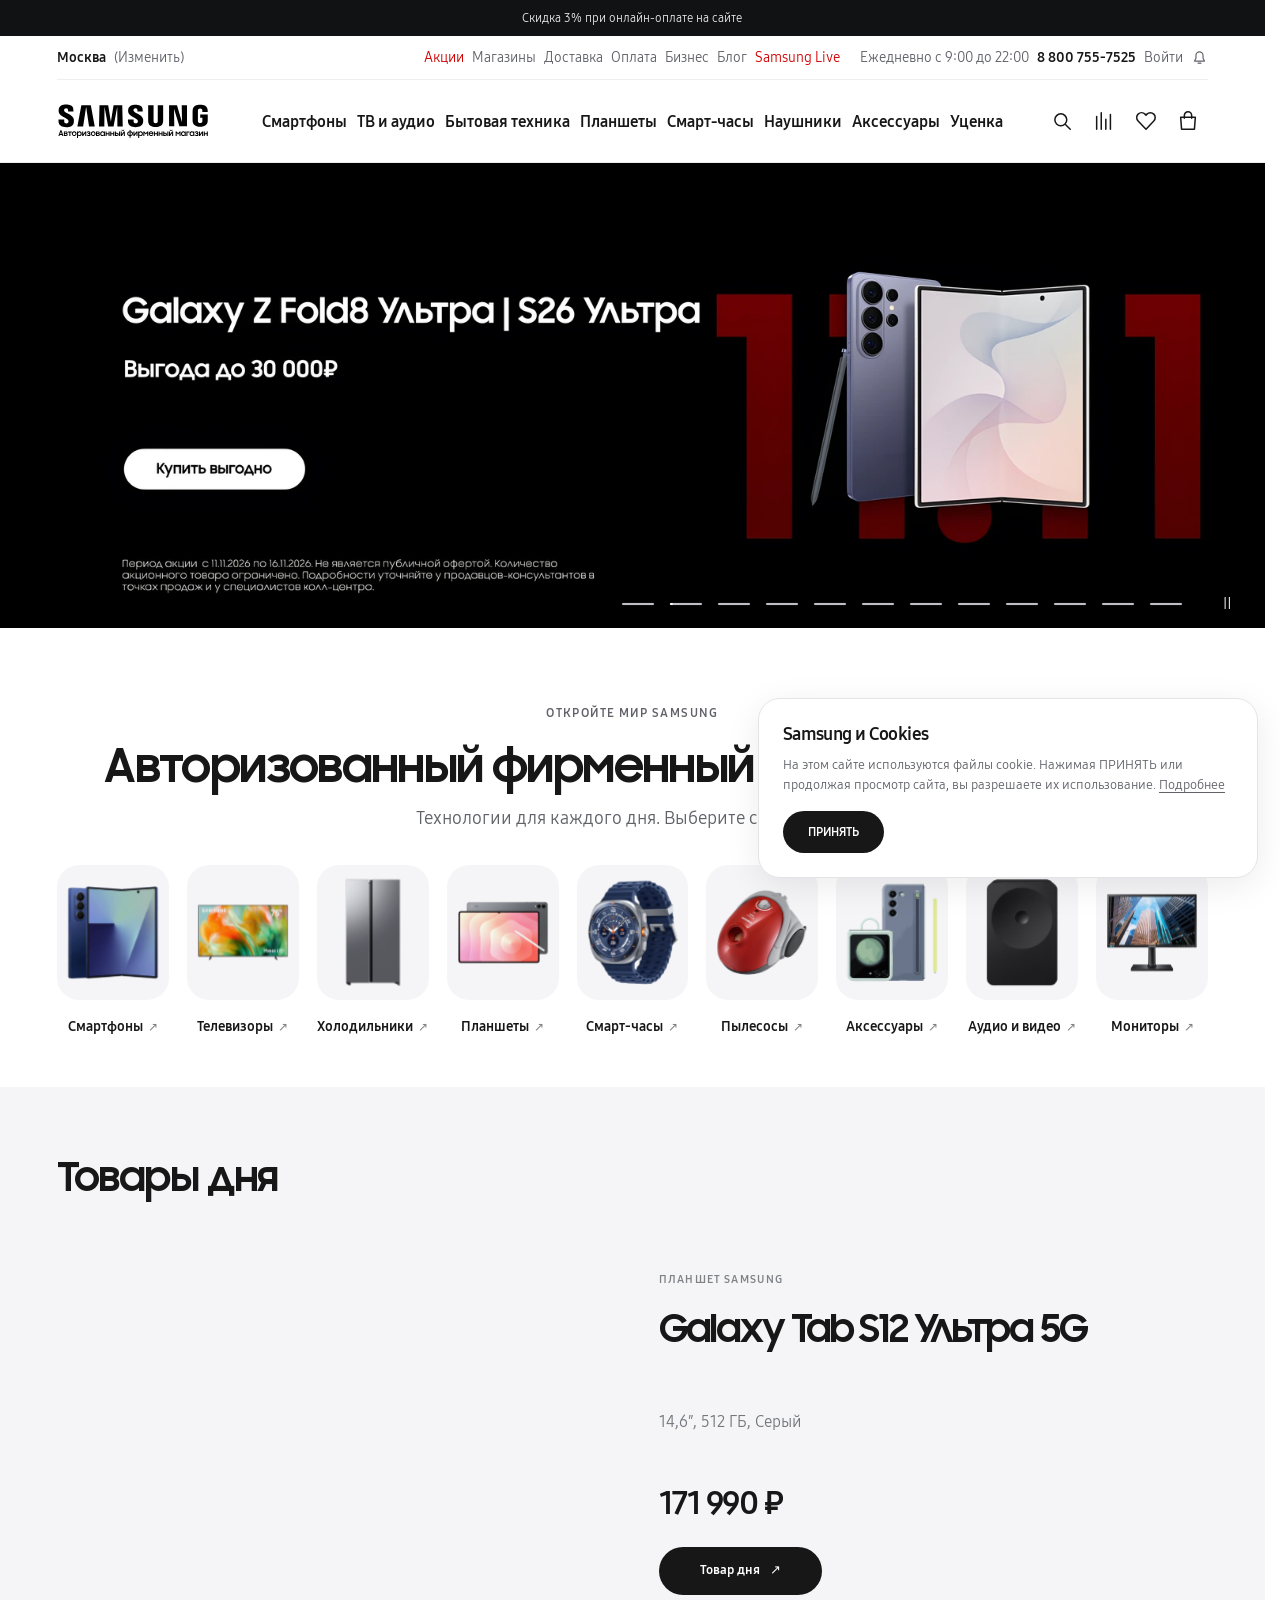
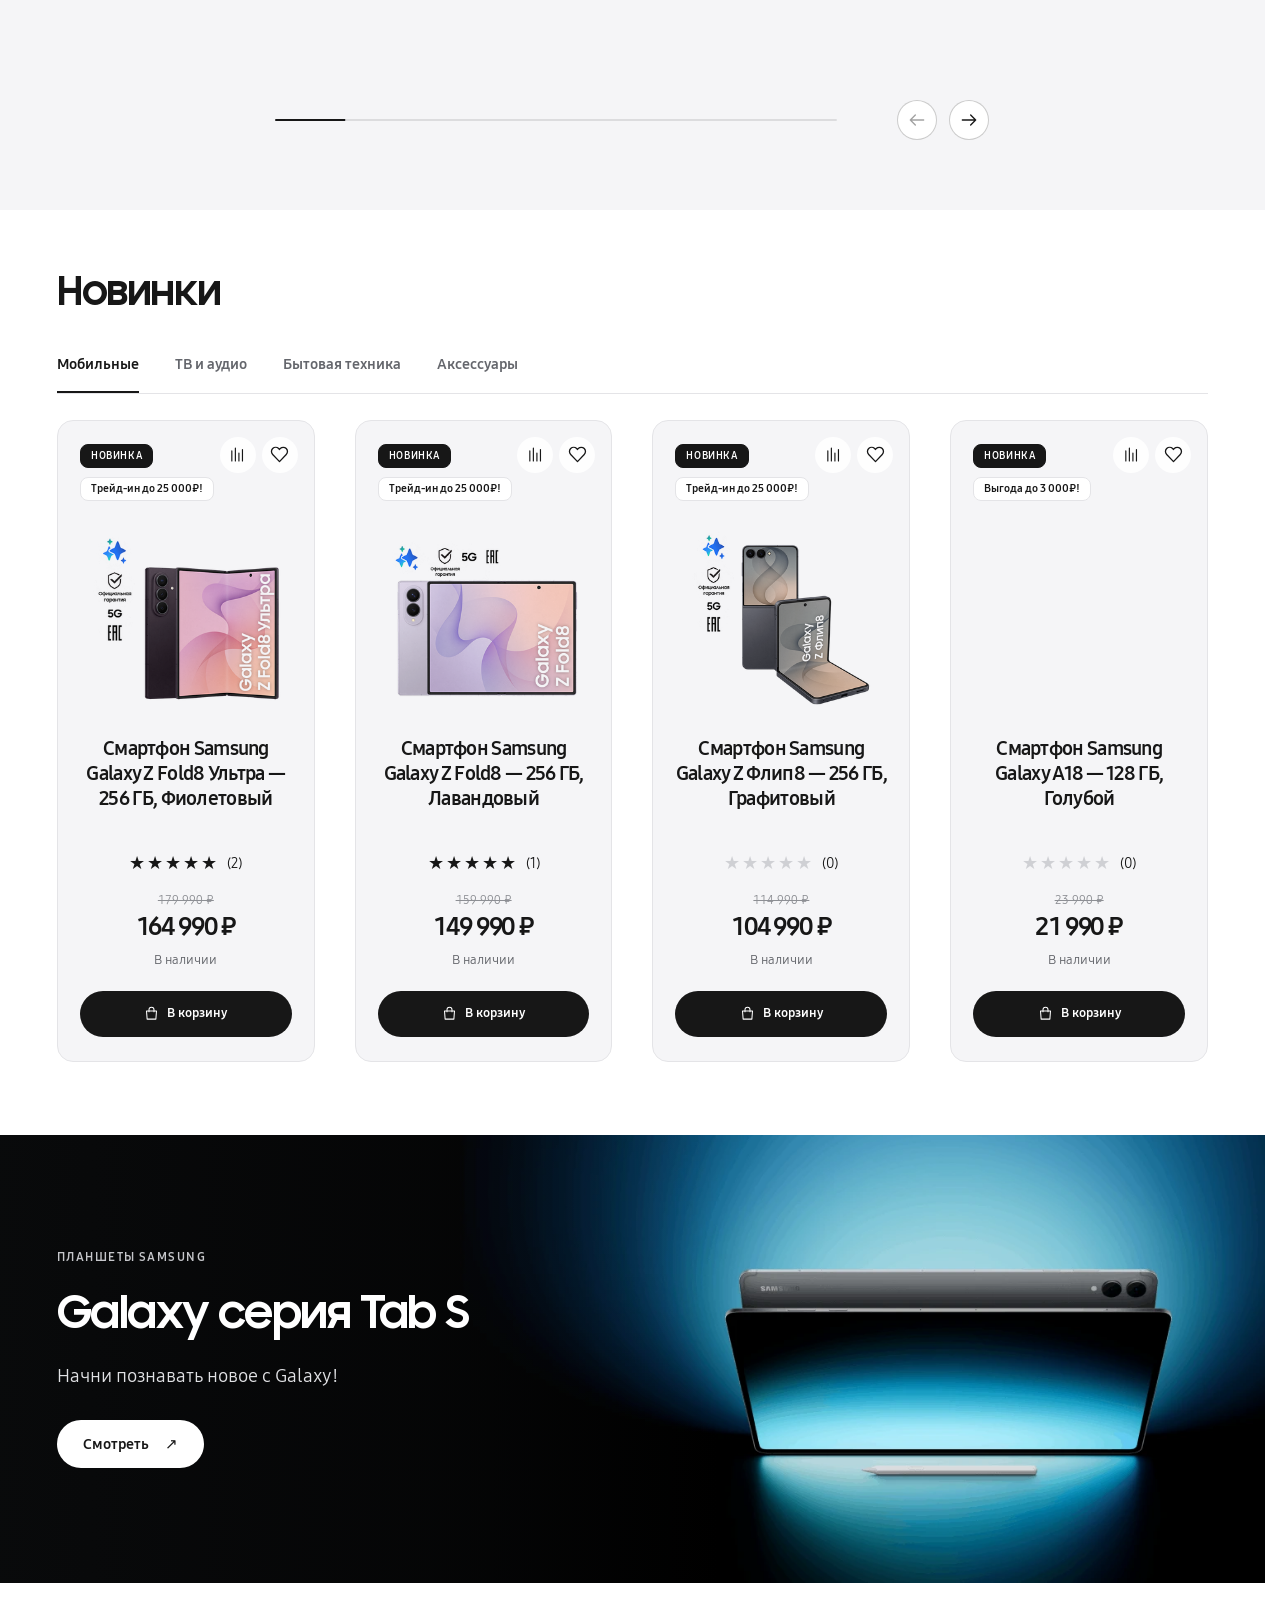
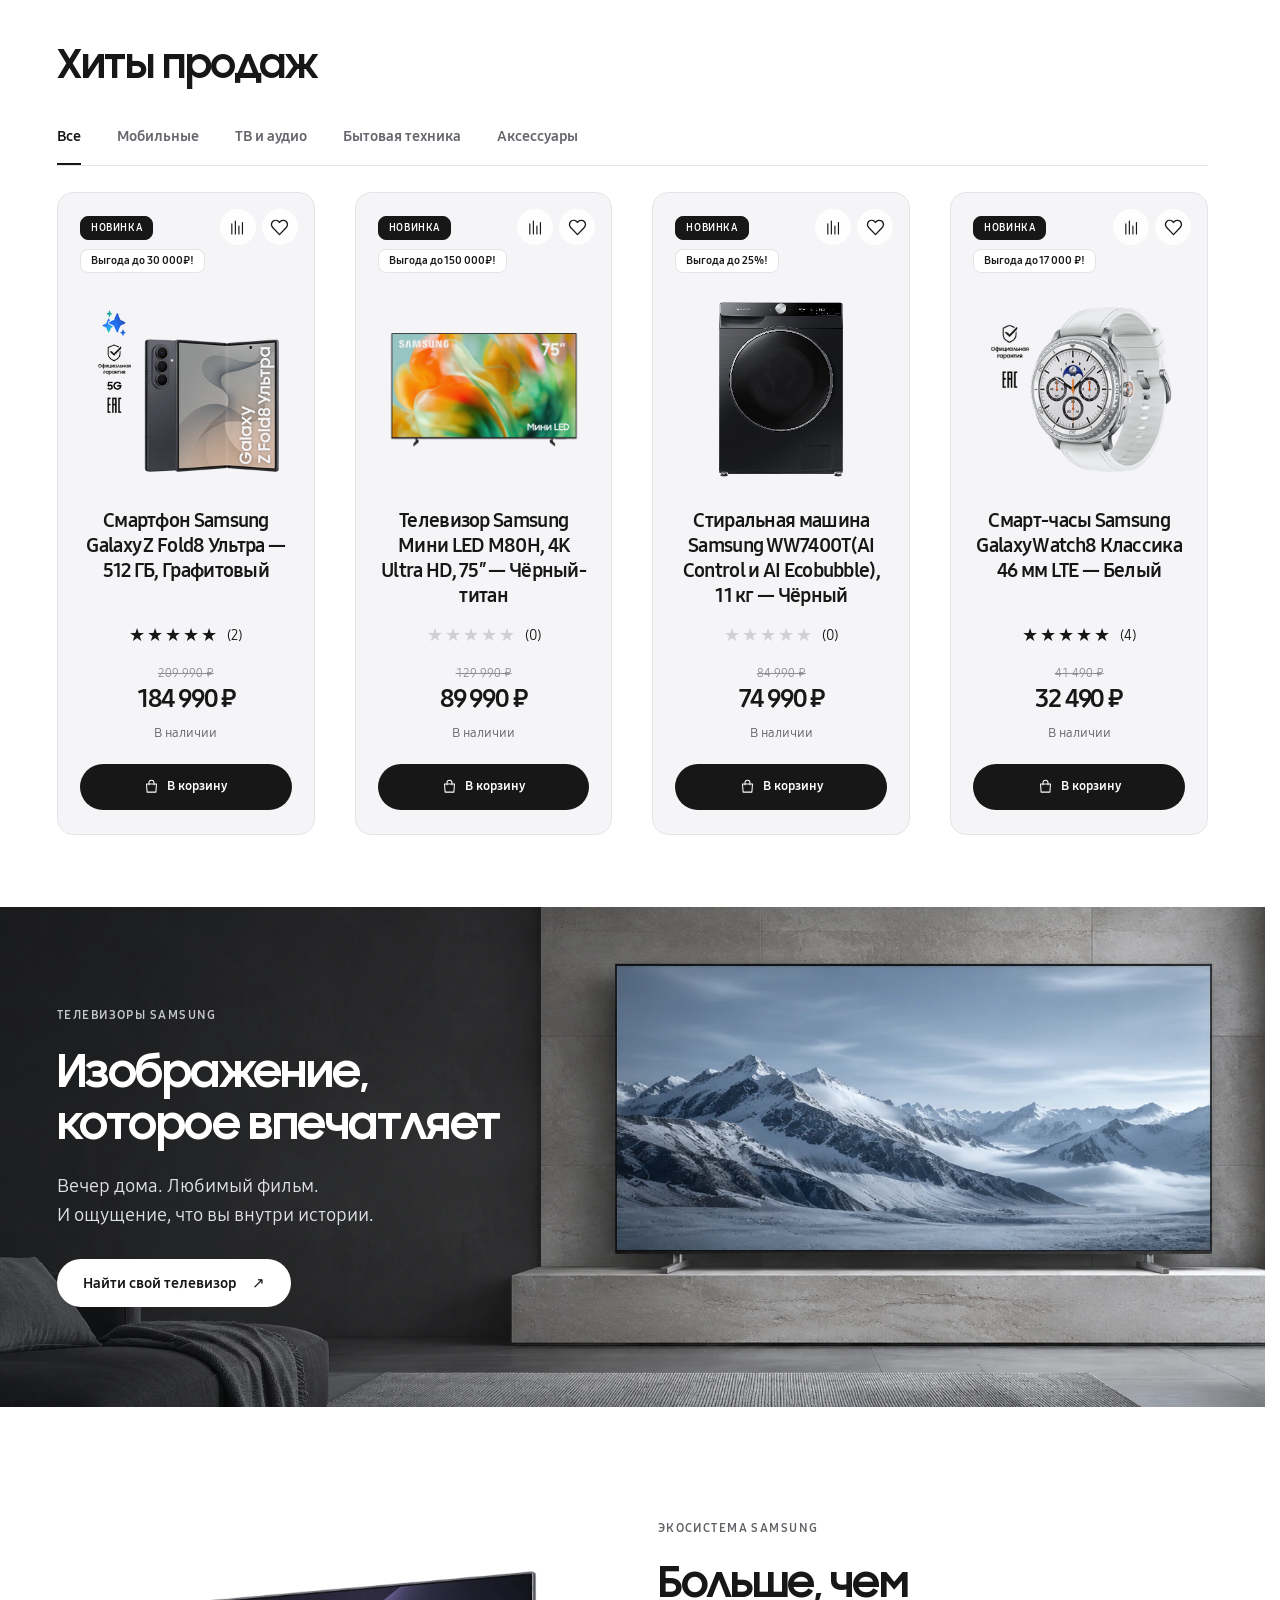
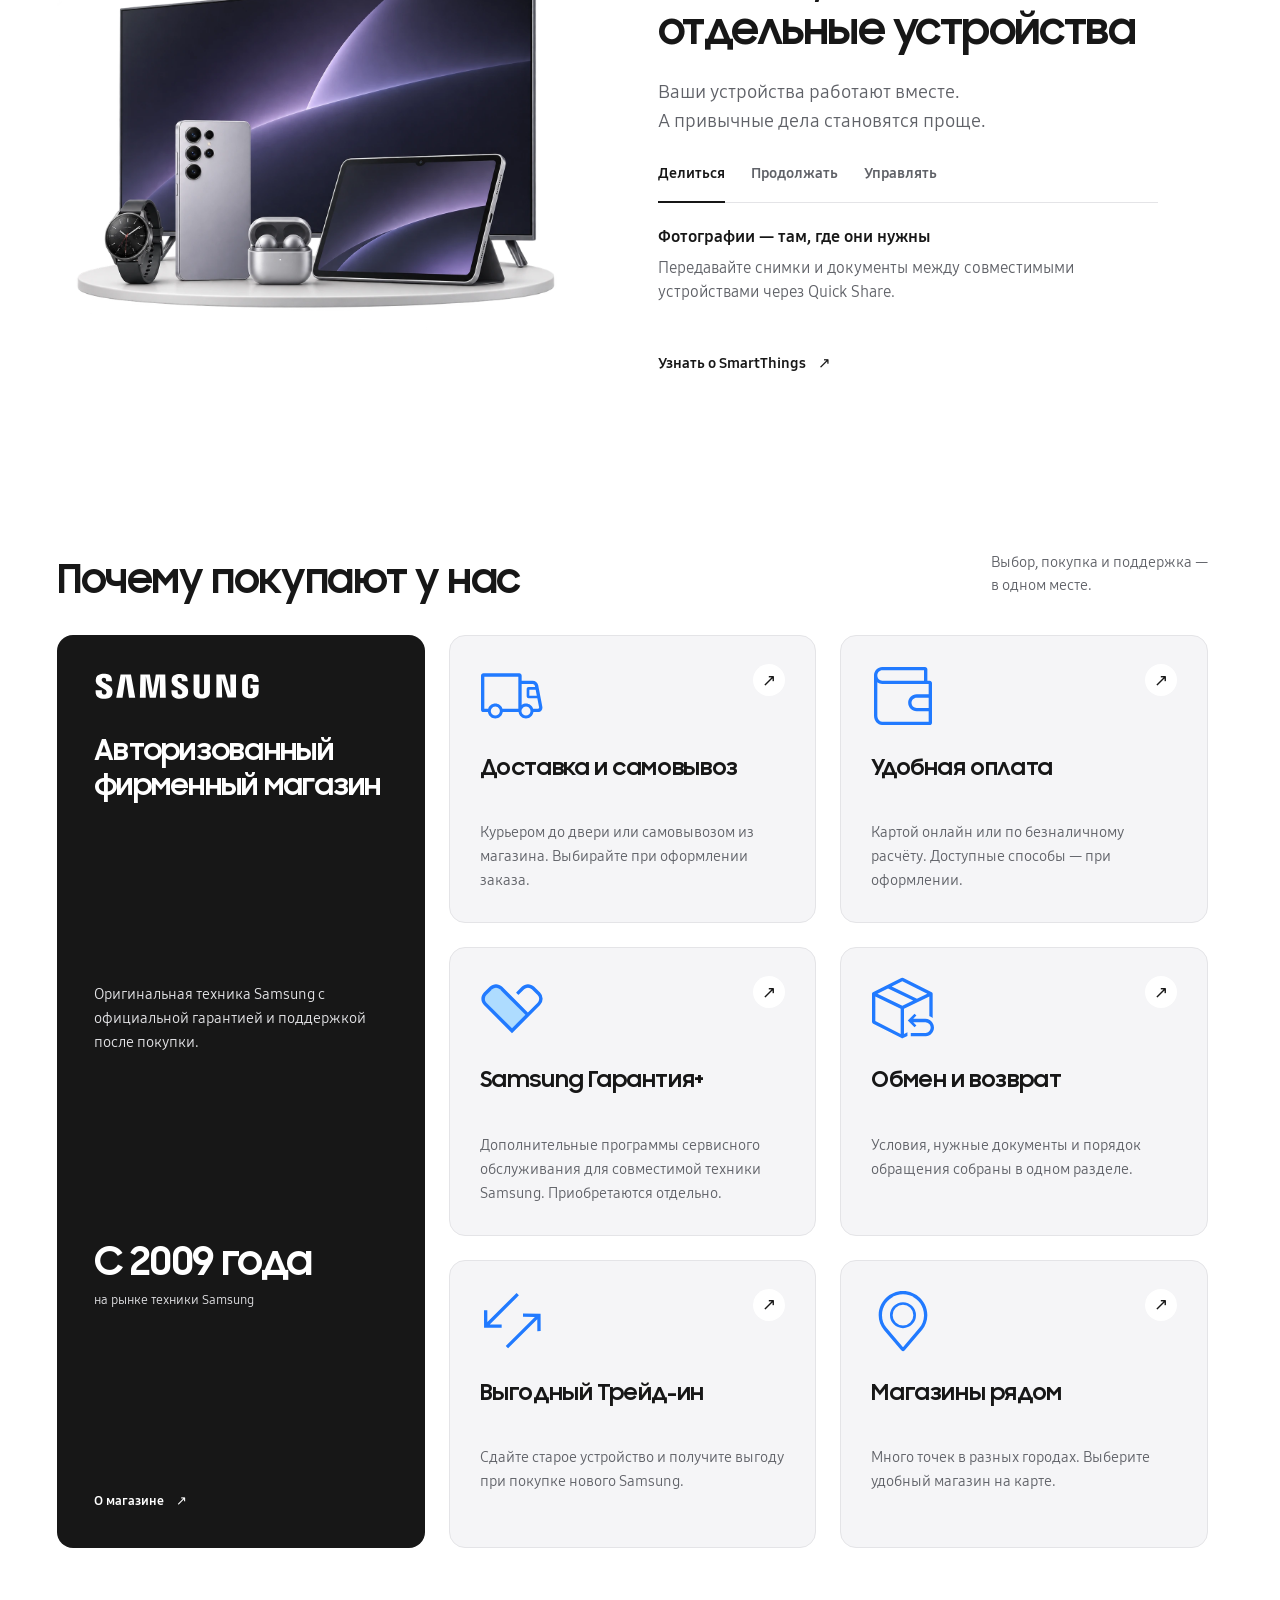
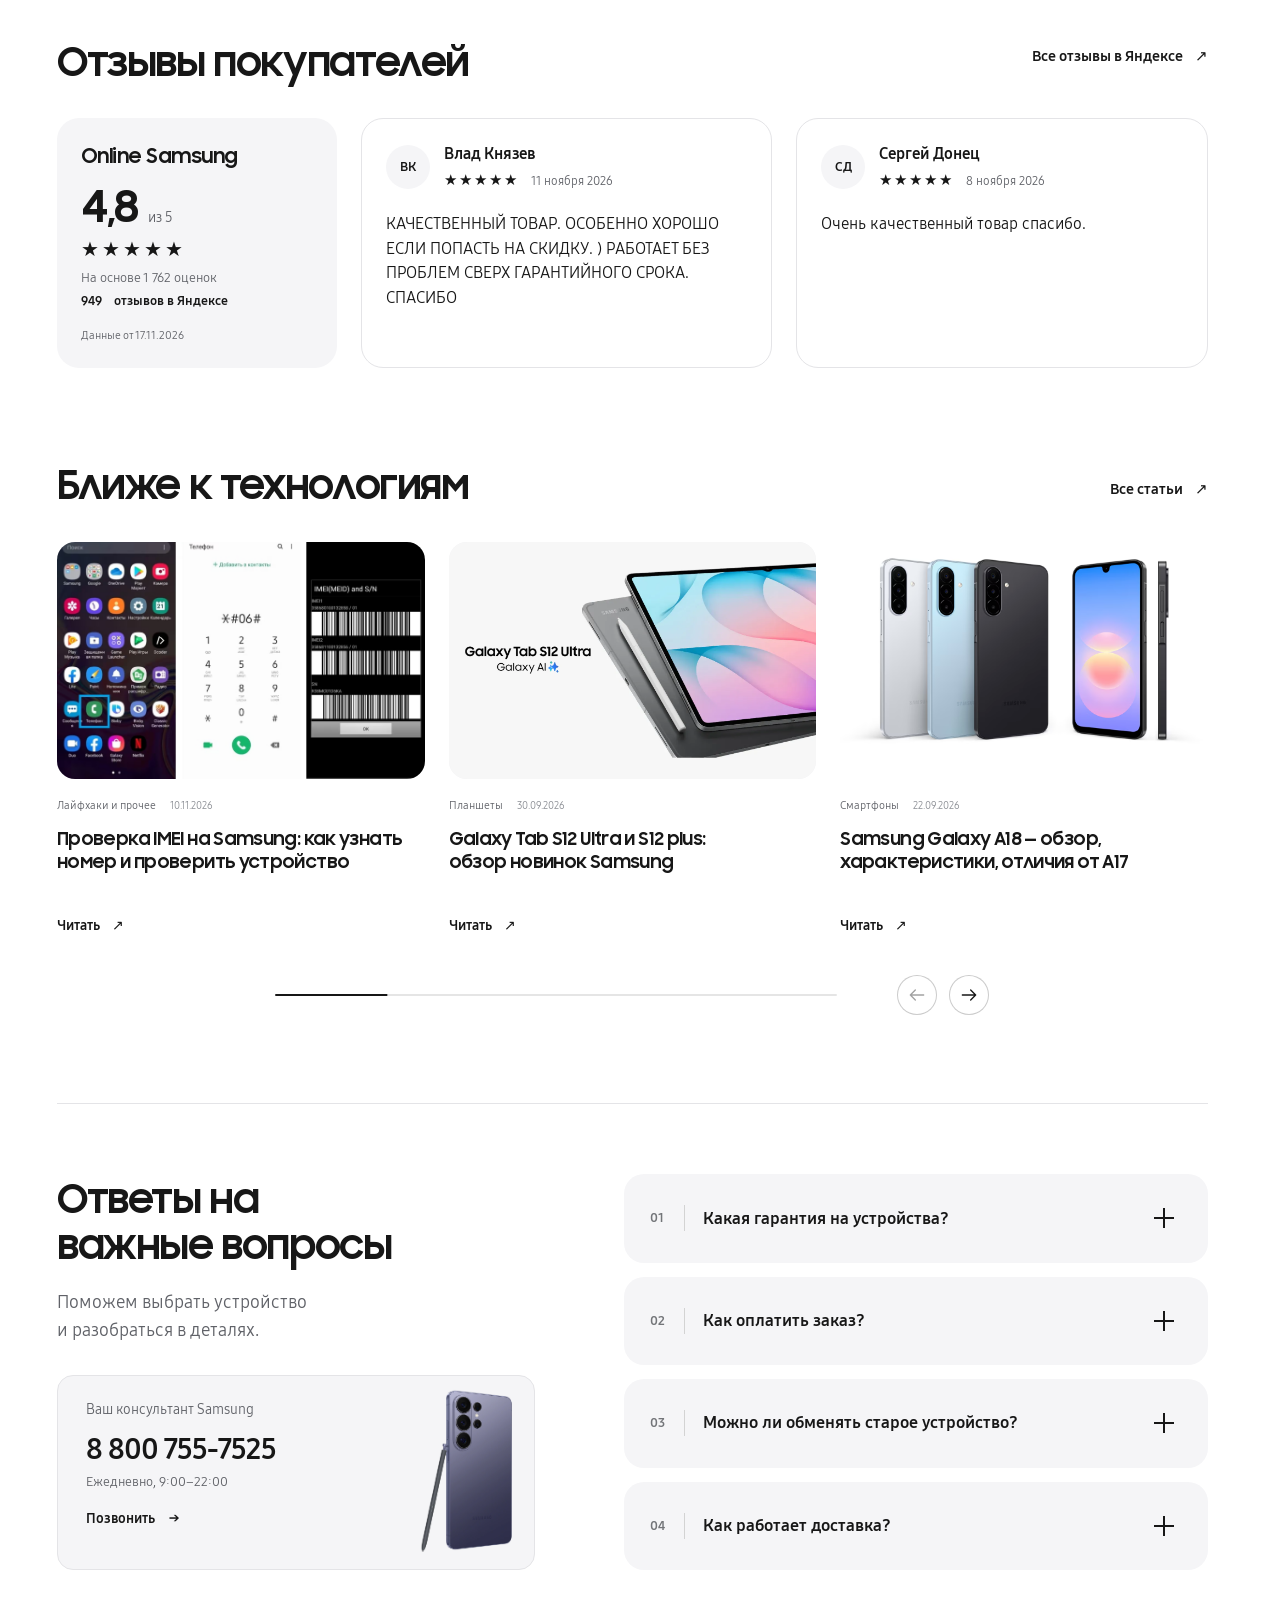
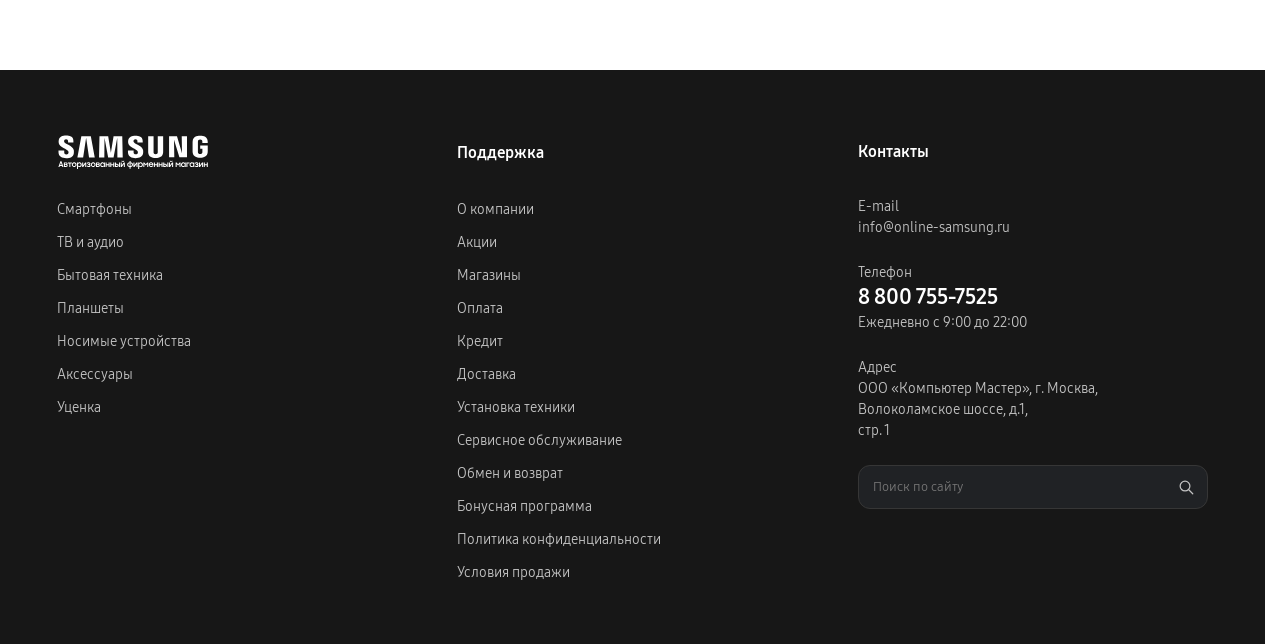
==== commit 499e3c11: "Clean homepage markup and optimize fonts, dialogs and animation work" ====
--- a/Главная/index.html
+++ b/Главная/index.html
@@ -1,68 +1,68 @@
 <!DOCTYPE html>
 
-<html lang="ru"><head><meta charset="utf-8"/><meta content="default-src 'self' data: blob:; script-src 'self' 'unsafe-inline'; style-src 'self' 'unsafe-inline'; img-src 'self' data: blob:; font-src 'self' data:; connect-src 'self'; frame-src 'none'; object-src 'none'; form-action 'none'; base-uri 'none'" http-equiv="Content-Security-Policy"/><link href="https://online-samsung.ru/" rel="canonical"/><meta content="Интернет-магазин | Официальный представитель Samsung в Москве. ✔ Широкий ассортимент техники Самсунг и аксессуаров в каталоге с ценами. ✔ Официальная гарантия и сертификаты. ✔ Доставка по Москве и всей России. Звоните или заказывайте на сайте! 8 800 755-7525" name="description"/><meta content="width=device-width, initial-scale=1" name="viewport"/><link href="assets/favicon-36cb4d296213.ico" rel="icon" type="image/vnd.microsoft.icon"/><title>Официальный интернет-магазин Samsung - Online Samsung | Оригинальная продукция с гарантией</title><meta content="#ffffff" name="theme-color"/><meta content="noindex, nofollow" name="robots"/><script id="store-structured-data" type="application/ld+json">{"@context":"https://schema.org","@graph":[{"@type":"OnlineStore","@id":"https://online-samsung.ru/#store","name":"Online Samsung","alternateName":"Авторизованный фирменный магазин Samsung","legalName":"Общество с ограниченной ответственностью «Компьютер Мастер»","url":"https://online-samsung.ru/","logo":"https://aamelinopt-maker.github.io/online-samsung.ru/Главная/client-design/assets/client-logo.svg","email":"info@online-samsung.ru","telephone":"+78007557525","description":"Оригинальная техника Samsung с официальной гарантией и поддержкой после покупки.","taxID":"7701702924","identifier":{"@type":"PropertyValue","propertyID":"ОГРН","value":"1077746291270"},"brand":{"@type":"Brand","name":"Samsung"},"address":{"@type":"PostalAddress","streetAddress":"Волоколамское шоссе, д. 1, стр. 1, офис 408, кабинет 5","addressLocality":"Москва","postalCode":"125080","addressCountry":"RU"},"areaServed":{"@type":"Country","name":"Россия"},"sameAs":["https://reviews.yandex.ru/shop/online-samsung.ru"],"contactPoint":{"@type":"ContactPoint","contactType":"customer service","telephone":"+78007557525","email":"info@online-samsung.ru","availableLanguage":"ru","hoursAvailable":{"@type":"OpeningHoursSpecification","dayOfWeek":["Monday","Tuesday","Wednesday","Thursday","Friday","Saturday","Sunday"],"opens":"09:00","closes":"22:00"}}},{"@type":"WebSite","@id":"https://online-samsung.ru/#website","url":"https://online-samsung.ru/","name":"Online Samsung","inLanguage":"ru-RU","publisher":{"@id":"https://online-samsung.ru/#store"}},{"@type":"WebPage","@id":"https://online-samsung.ru/#webpage","url":"https://online-samsung.ru/","name":"Официальный интернет-магазин Samsung - Online Samsung | Оригинальная продукция с гарантией","description":"Интернет-магазин | Официальный представитель Samsung в Москве. ✔ Широкий ассортимент техники Самсунг и аксессуаров в каталоге с ценами. ✔ Официальная гарантия и сертификаты. ✔ Доставка по Москве и всей России. Звоните или заказывайте на сайте! 8 800 755-7525","inLanguage":"ru-RU","isPartOf":{"@id":"https://online-samsung.ru/#website"},"about":{"@id":"https://online-samsung.ru/#store"},"mainEntity":{"@id":"https://online-samsung.ru/#store"}},{"@type":"ItemList","@id":"https://online-samsung.ru/#categories","name":"Категории техники Samsung","numberOfItems":9,"itemListElement":[{"@type":"ListItem","position":1,"name":"Смартфоны","url":"https://online-samsung.ru/catalog/smartfony"},{"@type":"ListItem","position":2,"name":"Телевизоры","url":"https://online-samsung.ru/catalog/televizory/in-stock"},{"@type":"ListItem","position":3,"name":"Холодильники","url":"https://online-samsung.ru/catalog/tehnika-dlja-kuhni/holodilniki/in-stock"},{"@type":"ListItem","position":4,"name":"Планшеты","url":"https://online-samsung.ru/catalog/planshety/in-stock"},{"@type":"ListItem","position":5,"name":"Смарт-часы","url":"https://online-samsung.ru/catalog/nosimye-ustroystva"},{"@type":"ListItem","position":6,"name":"Пылесосы","url":"https://online-samsung.ru/catalog/bytovaja-tehnika/pylesosy/in-stock"},{"@type":"ListItem","position":7,"name":"Аксессуары","url":"https://online-samsung.ru/catalog/aksessuary/dlya_ustroystv"},{"@type":"ListItem","position":8,"name":"Аудио и видео","url":"https://online-samsung.ru/catalog/audio/in-stock"},{"@type":"ListItem","position":9,"name":"Мониторы","url":"https://online-samsung.ru/catalog/monitory"}]}]}</script><link href="page.css?v=b80567c6d734" rel="stylesheet"/></head><body class="home-merch-page client-home"><a class="skip-link" href="#main-content">Перейти к основному содержанию</a><div class="p-topbar"><div class="shell"><a class="client-announcement" href="https://online-samsung.ru/promotion/114">Скидка 3% при онлайн-оплате на сайте</a></div></div><header class="site-header" id="top"><div class="client-utility shell"><button class="client-city" data-city-open=""><span data-city="">Москва</span> <span>(Изменить)</span></button><nav aria-label="Информация магазина"><a data-drupal-link-system-path="actions" href="https://online-samsung.ru/actions">Акции</a><a data-drupal-link-system-path="shop" href="https://online-samsung.ru/shop">Магазины</a><a data-drupal-link-system-path="node/398" href="https://online-samsung.ru/delivery">Доставка</a><a data-drupal-link-system-path="node/401" href="https://online-samsung.ru/payment">Оплата</a><a data-drupal-link-system-path="node/495" href="https://online-samsung.ru/business">Бизнес</a><a data-drupal-link-system-path="station" href="https://online-samsung.ru/station">Блог</a><a data-drupal-link-system-path="live" href="https://online-samsung.ru/live" title="Samsung Live">Samsung Live</a></nav><div class="client-utility-meta"><span class="client-hours">Ежедневно с 9:00 до 22:00</span><a class="client-utility-phone" href="tel:88007557525">8 800 755-7525</a><div class="client-account"><button data-login="">Войти</button><button aria-label="Уведомления Нет уведомлений" class="client-notification" data-notifications=""><svg aria-hidden="true" class="icon"><use href="#c-bell"></use></svg></button></div></div></div>
+<html lang="ru"><head><meta charset="utf-8"/><meta content="default-src 'self' data: blob:; script-src 'self' 'unsafe-inline'; style-src 'self' 'unsafe-inline'; img-src 'self' data: blob:; font-src 'self' data:; connect-src 'self'; frame-src 'none'; object-src 'none'; form-action 'none'; base-uri 'none'" http-equiv="Content-Security-Policy"/><link href="https://online-samsung.ru/" rel="canonical"/><meta content="Интернет-магазин | Официальный представитель Samsung в Москве. ✔ Широкий ассортимент техники Самсунг и аксессуаров в каталоге с ценами. ✔ Официальная гарантия и сертификаты. ✔ Доставка по Москве и всей России. Звоните или заказывайте на сайте! 8 800 755-7525" name="description"/><meta content="width=device-width, initial-scale=1" name="viewport"/><link href="assets/favicon-36cb4d296213.ico" rel="icon" type="image/vnd.microsoft.icon"/><title>Официальный интернет-магазин Samsung - Online Samsung | Оригинальная продукция с гарантией</title><meta content="#ffffff" name="theme-color"/><meta content="noindex, nofollow" name="robots"/><script id="store-structured-data" type="application/ld+json">{"@context":"https://schema.org","@graph":[{"@type":"OnlineStore","@id":"https://online-samsung.ru/#store","name":"Online Samsung","alternateName":"Авторизованный фирменный магазин Samsung","legalName":"Общество с ограниченной ответственностью «Компьютер Мастер»","url":"https://online-samsung.ru/","logo":"https://aamelinopt-maker.github.io/online-samsung.ru/Главная/client-design/assets/client-logo.svg","email":"info@online-samsung.ru","telephone":"+78007557525","description":"Оригинальная техника Samsung с официальной гарантией и поддержкой после покупки.","taxID":"7701702924","identifier":{"@type":"PropertyValue","propertyID":"ОГРН","value":"1077746291270"},"brand":{"@type":"Brand","name":"Samsung"},"address":{"@type":"PostalAddress","streetAddress":"Волоколамское шоссе, д. 1, стр. 1, офис 408, кабинет 5","addressLocality":"Москва","postalCode":"125080","addressCountry":"RU"},"areaServed":{"@type":"Country","name":"Россия"},"sameAs":["https://reviews.yandex.ru/shop/online-samsung.ru"],"contactPoint":{"@type":"ContactPoint","contactType":"customer service","telephone":"+78007557525","email":"info@online-samsung.ru","availableLanguage":"ru","hoursAvailable":{"@type":"OpeningHoursSpecification","dayOfWeek":["Monday","Tuesday","Wednesday","Thursday","Friday","Saturday","Sunday"],"opens":"09:00","closes":"22:00"}}},{"@type":"WebSite","@id":"https://online-samsung.ru/#website","url":"https://online-samsung.ru/","name":"Online Samsung","inLanguage":"ru-RU","publisher":{"@id":"https://online-samsung.ru/#store"}},{"@type":"WebPage","@id":"https://online-samsung.ru/#webpage","url":"https://online-samsung.ru/","name":"Официальный интернет-магазин Samsung - Online Samsung | Оригинальная продукция с гарантией","description":"Интернет-магазин | Официальный представитель Samsung в Москве. ✔ Широкий ассортимент техники Самсунг и аксессуаров в каталоге с ценами. ✔ Официальная гарантия и сертификаты. ✔ Доставка по Москве и всей России. Звоните или заказывайте на сайте! 8 800 755-7525","inLanguage":"ru-RU","isPartOf":{"@id":"https://online-samsung.ru/#website"},"about":{"@id":"https://online-samsung.ru/#store"},"mainEntity":{"@id":"https://online-samsung.ru/#store"}},{"@type":"ItemList","@id":"https://online-samsung.ru/#categories","name":"Категории техники Samsung","numberOfItems":9,"itemListElement":[{"@type":"ListItem","position":1,"name":"Смартфоны","url":"https://online-samsung.ru/catalog/smartfony"},{"@type":"ListItem","position":2,"name":"Телевизоры","url":"https://online-samsung.ru/catalog/televizory/in-stock"},{"@type":"ListItem","position":3,"name":"Холодильники","url":"https://online-samsung.ru/catalog/tehnika-dlja-kuhni/holodilniki/in-stock"},{"@type":"ListItem","position":4,"name":"Планшеты","url":"https://online-samsung.ru/catalog/planshety/in-stock"},{"@type":"ListItem","position":5,"name":"Смарт-часы","url":"https://online-samsung.ru/catalog/nosimye-ustroystva"},{"@type":"ListItem","position":6,"name":"Пылесосы","url":"https://online-samsung.ru/catalog/bytovaja-tehnika/pylesosy/in-stock"},{"@type":"ListItem","position":7,"name":"Аксессуары","url":"https://online-samsung.ru/catalog/aksessuary/dlya_ustroystv"},{"@type":"ListItem","position":8,"name":"Аудио и видео","url":"https://online-samsung.ru/catalog/audio/in-stock"},{"@type":"ListItem","position":9,"name":"Мониторы","url":"https://online-samsung.ru/catalog/monitory"}]}]}</script><link as="font" crossorigin="anonymous" href="assets/optimized/fonts/SamsungOne-400.woff2" rel="preload" type="font/woff2"/><link as="font" crossorigin="anonymous" href="assets/optimized/fonts/SamsungOne-700.woff2" rel="preload" type="font/woff2"/><link as="font" crossorigin="anonymous" href="assets/optimized/fonts/samsung-sharp-bold.woff2" rel="preload" type="font/woff2"/><link href="page.css?v=54df19664762" rel="stylesheet"/></head><body class="client-home"><a class="skip-link" href="#main-content">Перейти к основному содержанию</a><div class="p-topbar"><div class="shell"><a class="client-announcement" href="https://online-samsung.ru/promotion/114">Скидка 3% при онлайн-оплате на сайте</a></div></div><header class="site-header" id="top"><div class="client-utility shell"><button class="client-city" data-city-open=""><span data-city="">Москва</span> <span>(Изменить)</span></button><nav aria-label="Информация магазина"><a href="https://online-samsung.ru/actions">Акции</a><a href="https://online-samsung.ru/shop">Магазины</a><a href="https://online-samsung.ru/delivery">Доставка</a><a href="https://online-samsung.ru/payment">Оплата</a><a href="https://online-samsung.ru/business">Бизнес</a><a href="https://online-samsung.ru/station">Блог</a><a href="https://online-samsung.ru/live" title="Samsung Live">Samsung Live</a></nav><div class="client-utility-meta"><span class="client-hours">Ежедневно с 9:00 до 22:00</span><a class="client-utility-phone" href="tel:88007557525">8 800 755-7525</a><div class="client-account"><button data-login="">Войти</button><button aria-label="Уведомления Нет уведомлений" class="client-notification" data-notifications=""><svg aria-hidden="true" class="icon"><use href="#c-bell"></use></svg></button></div></div></div>
 <div class="nav-bar shell">
 <a aria-label="Online Samsung — на главную" class="brand" href="index.html"><img alt="Samsung — авторизованный фирменный магазин" height="40" src="client-design/assets/client-logo.svg" width="166"/></a>
 <button aria-controls="mobile-nav" aria-expanded="false" aria-label="Открыть меню" class="a-catalog-toggle" id="menu-toggle" type="button"><svg aria-hidden="true" class="icon"><use href="#i-menu"></use></svg></button>
-<nav aria-label="Основная навигация" class="desktop-nav"><a aria-controls="client-mega-0" aria-expanded="false" aria-haspopup="true" data-mega-trigger="client-mega-0" href="https://online-samsung.ru/catalog/smartfony" id="client-nav-0">Смартфоны</a><a aria-controls="client-mega-1" aria-expanded="false" aria-haspopup="true" data-mega-trigger="client-mega-1" href="https://online-samsung.ru/catalog/tv-i-audio/in-stock" id="client-nav-1">ТВ и аудио</a><a aria-controls="client-mega-2" aria-expanded="false" aria-haspopup="true" data-mega-trigger="client-mega-2" href="https://online-samsung.ru/catalog/bytovaja-tehnika/in-stock" id="client-nav-2">Бытовая техника</a><a aria-controls="client-mega-3" aria-expanded="false" aria-haspopup="true" data-mega-trigger="client-mega-3" href="https://online-samsung.ru/catalog/planshety" id="client-nav-3">Планшеты</a><a aria-controls="client-mega-4" aria-expanded="false" aria-haspopup="true" data-mega-trigger="client-mega-4" href="https://online-samsung.ru/catalog/smart-chasy" id="client-nav-4">Смарт-часы</a><a aria-controls="client-mega-5" aria-expanded="false" aria-haspopup="true" data-mega-trigger="client-mega-5" href="https://online-samsung.ru/catalog/naushniki" id="client-nav-5">Наушники</a><a aria-controls="client-mega-6" aria-expanded="false" aria-haspopup="true" data-mega-trigger="client-mega-6" href="https://online-samsung.ru/catalog/aksessuary/dlya_ustroystv" id="client-nav-6">Аксессуары</a><a class="" href="https://online-samsung.ru/discount">Уценка</a></nav>
+<nav aria-label="Основная навигация" class="desktop-nav"><a aria-controls="client-mega-0" aria-expanded="false" aria-haspopup="true" data-mega-trigger="client-mega-0" href="https://online-samsung.ru/catalog/smartfony" id="client-nav-0">Смартфоны</a><a aria-controls="client-mega-1" aria-expanded="false" aria-haspopup="true" data-mega-trigger="client-mega-1" href="https://online-samsung.ru/catalog/tv-i-audio/in-stock" id="client-nav-1">ТВ и аудио</a><a aria-controls="client-mega-2" aria-expanded="false" aria-haspopup="true" data-mega-trigger="client-mega-2" href="https://online-samsung.ru/catalog/bytovaja-tehnika/in-stock" id="client-nav-2">Бытовая техника</a><a aria-controls="client-mega-3" aria-expanded="false" aria-haspopup="true" data-mega-trigger="client-mega-3" href="https://online-samsung.ru/catalog/planshety" id="client-nav-3">Планшеты</a><a aria-controls="client-mega-4" aria-expanded="false" aria-haspopup="true" data-mega-trigger="client-mega-4" href="https://online-samsung.ru/catalog/smart-chasy" id="client-nav-4">Смарт-часы</a><a aria-controls="client-mega-5" aria-expanded="false" aria-haspopup="true" data-mega-trigger="client-mega-5" href="https://online-samsung.ru/catalog/naushniki" id="client-nav-5">Наушники</a><a aria-controls="client-mega-6" aria-expanded="false" aria-haspopup="true" data-mega-trigger="client-mega-6" href="https://online-samsung.ru/catalog/aksessuary/dlya_ustroystv" id="client-nav-6">Аксессуары</a><a href="https://online-samsung.ru/discount">Уценка</a></nav>
 <div class="nav-actions">
-<button aria-controls="search-panel" aria-expanded="false" aria-label="Открыть поиск по каталогу" class="icon-button" id="search-toggle" type="button"><svg aria-hidden="true" class="icon"><use href="#i-search"></use></svg></button><button aria-label="Сравнение" class="icon-button" data-compare-open=""><svg aria-hidden="true" class="icon"><use href="#c-compare"></use></svg><span class="c-cart-count" data-count="compare" hidden=""></span></button>
-<a aria-label="Избранное" class="icon-button a-favorites-link" data-favorites-open="" href="#favorites"><svg aria-hidden="true" class="icon" viewbox="0 0 24 24"><path d="M20.5 4.5a5.3 5.3 0 0 0-7.5 0L12 5.6l-1.1-1.1a5.3 5.3 0 0 0-7.5 7.5L12 21l8.5-9a5.3 5.3 0 0 0 0-7.5Z"></path></svg><span class="c-cart-count" data-count="favorites" hidden=""></span></a>
-<a aria-controls="cart-dialog" aria-label="Корзина" class="icon-button" data-cart-open="" href="#cart"><svg aria-hidden="true" class="icon"><use href="#i-bag"></use></svg><span class="c-cart-count" data-count="cart" hidden=""></span></a>
-</div>
-</div>
-<div class="client-mega-menus"><section aria-labelledby="client-nav-0" class="client-mega-panel client-mega-panel--phones shell" data-mega-panel="" hidden="" id="client-mega-0"><div class="client-mega-grid"><div class="nav-main__group row-grid__col">
+<button aria-expanded="false" aria-haspopup="dialog" aria-label="Открыть поиск по каталогу" class="icon-button" id="search-toggle" type="button"><svg aria-hidden="true" class="icon"><use href="#i-search"></use></svg></button><button aria-expanded="false" aria-haspopup="dialog" aria-label="Сравнение" class="icon-button" data-compare-open=""><svg aria-hidden="true" class="icon"><use href="#c-compare"></use></svg><span class="c-cart-count" data-count="compare" hidden=""></span></button>
+<a aria-expanded="false" aria-haspopup="dialog" aria-label="Избранное" class="icon-button a-favorites-link" data-favorites-open="" href="#favorites"><svg aria-hidden="true" class="icon" viewbox="0 0 24 24"><path d="M20.5 4.5a5.3 5.3 0 0 0-7.5 0L12 5.6l-1.1-1.1a5.3 5.3 0 0 0-7.5 7.5L12 21l8.5-9a5.3 5.3 0 0 0 0-7.5Z"></path></svg><span class="c-cart-count" data-count="favorites" hidden=""></span></a>
+<a aria-expanded="false" aria-haspopup="dialog" aria-label="Корзина" class="icon-button" data-cart-open="" href="#cart"><svg aria-hidden="true" class="icon"><use href="#i-bag"></use></svg><span class="c-cart-count" data-count="cart" hidden=""></span></a>
+</div>
+</div>
+<div class="client-mega-menus"><section aria-labelledby="client-nav-0" class="client-mega-panel client-mega-panel--phones shell" data-mega-panel="" hidden="" id="client-mega-0"><div class="client-mega-grid"><div class="nav-main__group">
 <div class="nav-main__header"><a href="https://online-samsung.ru/catalog/smartfony/samsung-skladnye" title="/catalog/smartfony/samsung-skladnye/in-stock">Galaxy Z</a></div>
 <ul class="nav-main__link-list">
-<li class="row-grid__col nav-main__item nav-main__item--child">
-<a class="is-new nav-main__link" href="https://online-samsung.ru/catalog/smartfony/samsung-galaxy-z-fold-8-ultra" title="Galaxy Z Fold 8 Ультра">Galaxy Z Fold 8 Ультра</a>
-</li>
-<li class="row-grid__col nav-main__item nav-main__item--child">
-<a class="is-new nav-main__link" href="https://online-samsung.ru/catalog/smartfony/samsung-galaxy-z-fold-8" title="Galaxy Z Fold 8">Galaxy Z Fold 8</a>
-</li>
-<li class="row-grid__col nav-main__item nav-main__item--child">
-<a class="is-new nav-main__link" href="https://online-samsung.ru/catalog/smartfony/samsung-galaxy-z-flip-8" title="Galaxy Z Флип 8">Galaxy Z Флип 8</a>
-</li>
-<li class="row-grid__col nav-main__item nav-main__item--child">
-<a class="nav-main__link" href="https://online-samsung.ru/catalog/smartfony/samsung-galaxy-z-fold-7" title="Galaxy Z Fold 7">Galaxy Z Fold 7</a>
-</li>
-<li class="row-grid__col nav-main__item nav-main__item--child">
-<a class="nav-main__link" href="https://online-samsung.ru/catalog/smartfony/samsung-galaxy-z-flip-7" title="Galaxy Z Флип7">Galaxy Z Флип7</a>
-</li>
-</ul>
-</div><div class="nav-main__group row-grid__col">
+<li>
+<a class="is-new" href="https://online-samsung.ru/catalog/smartfony/samsung-galaxy-z-fold-8-ultra" title="Galaxy Z Fold 8 Ультра">Galaxy Z Fold 8 Ультра</a>
+</li>
+<li>
+<a class="is-new" href="https://online-samsung.ru/catalog/smartfony/samsung-galaxy-z-fold-8" title="Galaxy Z Fold 8">Galaxy Z Fold 8</a>
+</li>
+<li>
+<a class="is-new" href="https://online-samsung.ru/catalog/smartfony/samsung-galaxy-z-flip-8" title="Galaxy Z Флип 8">Galaxy Z Флип 8</a>
+</li>
+<li>
+<a href="https://online-samsung.ru/catalog/smartfony/samsung-galaxy-z-fold-7" title="Galaxy Z Fold 7">Galaxy Z Fold 7</a>
+</li>
+<li>
+<a href="https://online-samsung.ru/catalog/smartfony/samsung-galaxy-z-flip-7" title="Galaxy Z Флип7">Galaxy Z Флип7</a>
+</li>
+</ul>
+</div><div class="nav-main__group">
 <div class="nav-main__header"><a href="https://online-samsung.ru/catalog/smartfony/samsung-galaxy-s" title=" Galaxy S"> Galaxy S</a></div>
 <ul class="nav-main__link-list">
-<li class="row-grid__col nav-main__item nav-main__item--child">
-<a class="nav-main__link" href="https://online-samsung.ru/catalog/smartfony/samsung-galaxy-s26-ultra" title="Galaxy S26 Ultra">Galaxy S26 Ультра</a>
-</li>
-<li class="row-grid__col nav-main__item nav-main__item--child">
-<a class="nav-main__link" href="https://online-samsung.ru/catalog/smartfony/samsung-galaxy-s26-plus" title="Galaxy S26+">Galaxy S26+</a>
-</li>
-<li class="row-grid__col nav-main__item nav-main__item--child">
-<a class="nav-main__link" href="https://online-samsung.ru/catalog/smartfony/samsung-galaxy-s26" title="Galaxy S26">Galaxy S26</a>
-</li>
-<li class="row-grid__col nav-main__item nav-main__item--child">
-<a class="is-new nav-main__link" href="https://online-samsung.ru/catalog/smartfony/samsung-galaxy-s26-fe" title="Galaxy S26 FE">Galaxy S26 FE</a>
-</li>
-</ul>
-</div><div class="nav-main__group row-grid__col">
+<li>
+<a href="https://online-samsung.ru/catalog/smartfony/samsung-galaxy-s26-ultra" title="Galaxy S26 Ultra">Galaxy S26 Ультра</a>
+</li>
+<li>
+<a href="https://online-samsung.ru/catalog/smartfony/samsung-galaxy-s26-plus" title="Galaxy S26+">Galaxy S26+</a>
+</li>
+<li>
+<a href="https://online-samsung.ru/catalog/smartfony/samsung-galaxy-s26" title="Galaxy S26">Galaxy S26</a>
+</li>
+<li>
+<a class="is-new" href="https://online-samsung.ru/catalog/smartfony/samsung-galaxy-s26-fe" title="Galaxy S26 FE">Galaxy S26 FE</a>
+</li>
+</ul>
+</div><div class="nav-main__group">
 <div class="nav-main__header"><a href="https://online-samsung.ru/catalog/smartfony/samsung-galaxy-a" title="Galaxy A">Galaxy A</a></div>
 <ul class="nav-main__link-list">
-<li class="row-grid__col nav-main__item nav-main__item--child">
-<a class="nav-main__link" href="https://online-samsung.ru/catalog/smartfony/samsung-galaxy-a57" title="Galaxy A57">Galaxy A57</a>
-</li>
-<li class="row-grid__col nav-main__item nav-main__item--child">
-<a class="nav-main__link" href="https://online-samsung.ru/catalog/smartfony/samsung-galaxy-a37" title="Galaxy A37">Galaxy A37</a>
-</li>
-<li class="row-grid__col nav-main__item nav-main__item--child">
-<a class="nav-main__link" href="https://online-samsung.ru/catalog/smartfony/samsung-galaxy-a27" title="Galaxy A27">Galaxy A27</a>
-</li>
-<li class="row-grid__col nav-main__item nav-main__item--child">
-<a class="is-new nav-main__link" href="https://online-samsung.ru/catalog/smartfony/samsung-galaxy-a18" title="Galaxy A18">Galaxy A18</a>
-</li>
-</ul>
-</div><div class="nav-main__group row-grid__col">
+<li>
+<a href="https://online-samsung.ru/catalog/smartfony/samsung-galaxy-a57" title="Galaxy A57">Galaxy A57</a>
+</li>
+<li>
+<a href="https://online-samsung.ru/catalog/smartfony/samsung-galaxy-a37" title="Galaxy A37">Galaxy A37</a>
+</li>
+<li>
+<a href="https://online-samsung.ru/catalog/smartfony/samsung-galaxy-a27" title="Galaxy A27">Galaxy A27</a>
+</li>
+<li>
+<a class="is-new" href="https://online-samsung.ru/catalog/smartfony/samsung-galaxy-a18" title="Galaxy A18">Galaxy A18</a>
+</li>
+</ul>
+</div><div class="nav-main__group">
 <a aria-label="Samsung Care+ — оформить сертификат защиты" class="promo-card" href="https://online-samsung.ru/catalog/aksessuary/samsung-care">
 <span aria-hidden="true" class="c1"></span>
 <span aria-hidden="true" class="c2"></span>
@@ -77,278 +77,278 @@
 <span class="promo-cta">Оформить сертификат<svg class="ic"><use href="#c-arrow"></use></svg></span>
 </span>
 </a>
-</div></div></section><section aria-labelledby="client-nav-1" class="client-mega-panel client-mega-panel--tv shell" data-mega-panel="" hidden="" id="client-mega-1"><div class="client-mega-grid"><div class="nav-main__group row-grid__col">
+</div></div></section><section aria-labelledby="client-nav-1" class="client-mega-panel client-mega-panel--tv shell" data-mega-panel="" hidden="" id="client-mega-1"><div class="client-mega-grid"><div class="nav-main__group">
 <div class="nav-main__header"><a href="https://online-samsung.ru/catalog/televizory/in-stock" title="/catalog/televizory/in-stock">Телевизоры</a></div>
 <ul class="nav-main__link-list">
-<li class="row-grid__col nav-main__item nav-main__item--child">
-<a class="nav-main__link" href="https://online-samsung.ru/catalog/televizory/mini-led" title="Мини LED">Мини LED</a>
-</li>
-<li class="row-grid__col nav-main__item nav-main__item--child">
-<a class="nav-main__link" href="https://online-samsung.ru/catalog/televizory/model_series/micro-led-micro-rgb" title="Micro LED &amp; Micro RGB">Микро LED &amp; Микро RGB</a>
-</li>
-<li class="row-grid__col nav-main__item nav-main__item--child">
-<a class="nav-main__link" href="https://online-samsung.ru/catalog/televizory/oled" title="/catalog/televizory/oled/in-stock">OLED ТВ</a>
-</li>
-<li class="row-grid__col nav-main__item nav-main__item--child">
-<a class="nav-main__link" href="https://online-samsung.ru/catalog/televizory/neo-qled" title="/catalog/televizory/neo-qled/in-stock">Neo QLED ТВ</a>
-</li>
-<li class="row-grid__col nav-main__item nav-main__item--child">
-<a class="nav-main__link" href="https://online-samsung.ru/catalog/televizory/qled-tv/in-stock" title="/catalog/televizory/qled-tv/in-stock">QLED ТВ</a>
-</li>
-<li class="row-grid__col nav-main__item nav-main__item--child">
-<a class="nav-main__link" href="https://online-samsung.ru/catalog/televizory/the-frame-tv">The Frame ТВ</a>
-</li>
-<li class="row-grid__col nav-main__item nav-main__item--child">
-<a class="nav-main__link" href="https://online-samsung.ru/catalog/televizory/the-movingstyle">The Movingstyle</a>
-</li>
-<li class="row-grid__col nav-main__item nav-main__item--child">
-<a class="nav-main__link" href="https://online-samsung.ru/catalog/televizory/crystal-uhd-4k/in-stock" title="/catalog/televizory/crystal-4k-uhd-4k">Кристалл 4K &amp; UHD ТВ</a>
-</li>
-<li class="row-grid__col nav-main__item nav-main__item--child">
-<a class="nav-main__link" href="https://online-samsung.ru/catalog/televizory/full-hd-hd/in-stock" title="/catalog/televizory/full-hd-hd/in-stock">Full HD &amp; HD </a>
-</li>
-<li class="row-grid__col nav-main__item nav-main__item--child">
-<a class="nav-main__link" href="https://online-samsung.ru/catalog/televizory/diagonal_tv/100.114.115.98" title='Диагонали 98" и более'>Диагонали 98"-115"</a>
-</li>
-<li class="row-grid__col nav-main__item nav-main__item--child">
-<a class="nav-main__link" href="https://online-samsung.ru/catalog/televizory/diagonal_tv/77.83.85" title='Диагонали 77"-85"'>Диагонали 77"-85"</a>
-</li>
-<li class="row-grid__col nav-main__item nav-main__item--child">
-<a class="nav-main__link" href="https://online-samsung.ru/catalog/televizory/diagonal-75" title='Диагонали 75"'>Диагонали 75"</a>
-</li>
-<li class="row-grid__col nav-main__item nav-main__item--child">
-<a class="nav-main__link" href="https://online-samsung.ru/catalog/televizory/diagonal-65" title='Диагонали 65"'>Диагонали 65"</a>
-</li>
-<li class="row-grid__col nav-main__item nav-main__item--child">
-<a class="nav-main__link" href="https://online-samsung.ru/catalog/televizory/diagonal-55" title='Диагонали 55"'>Диагонали 55"</a>
-</li>
-<li class="row-grid__col nav-main__item nav-main__item--child">
-<a class="nav-main__link" href="https://online-samsung.ru/catalog/televizory/diagonal_tv/48.49.50" title='Диагонали 48"-50"'>Диагонали 48"-50"</a>
-</li>
-<li class="row-grid__col nav-main__item nav-main__item--child">
-<a class="nav-main__link" href="https://online-samsung.ru/catalog/televizory/diagonal_tv/32.42.43" title=' Диагонали 32"-43"'> Диагонали 32"-43"</a>
-</li>
-</ul>
-</div><div class="nav-main__group row-grid__col">
+<li>
+<a href="https://online-samsung.ru/catalog/televizory/mini-led" title="Мини LED">Мини LED</a>
+</li>
+<li>
+<a href="https://online-samsung.ru/catalog/televizory/model_series/micro-led-micro-rgb" title="Micro LED &amp; Micro RGB">Микро LED &amp; Микро RGB</a>
+</li>
+<li>
+<a href="https://online-samsung.ru/catalog/televizory/oled" title="/catalog/televizory/oled/in-stock">OLED ТВ</a>
+</li>
+<li>
+<a href="https://online-samsung.ru/catalog/televizory/neo-qled" title="/catalog/televizory/neo-qled/in-stock">Neo QLED ТВ</a>
+</li>
+<li>
+<a href="https://online-samsung.ru/catalog/televizory/qled-tv/in-stock" title="/catalog/televizory/qled-tv/in-stock">QLED ТВ</a>
+</li>
+<li>
+<a href="https://online-samsung.ru/catalog/televizory/the-frame-tv">The Frame ТВ</a>
+</li>
+<li>
+<a href="https://online-samsung.ru/catalog/televizory/the-movingstyle">The Movingstyle</a>
+</li>
+<li>
+<a href="https://online-samsung.ru/catalog/televizory/crystal-uhd-4k/in-stock" title="/catalog/televizory/crystal-4k-uhd-4k">Кристалл 4K &amp; UHD ТВ</a>
+</li>
+<li>
+<a href="https://online-samsung.ru/catalog/televizory/full-hd-hd/in-stock" title="/catalog/televizory/full-hd-hd/in-stock">Full HD &amp; HD </a>
+</li>
+<li>
+<a href="https://online-samsung.ru/catalog/televizory/diagonal_tv/100.114.115.98" title='Диагонали 98" и более'>Диагонали 98"-115"</a>
+</li>
+<li>
+<a href="https://online-samsung.ru/catalog/televizory/diagonal_tv/77.83.85" title='Диагонали 77"-85"'>Диагонали 77"-85"</a>
+</li>
+<li>
+<a href="https://online-samsung.ru/catalog/televizory/diagonal-75" title='Диагонали 75"'>Диагонали 75"</a>
+</li>
+<li>
+<a href="https://online-samsung.ru/catalog/televizory/diagonal-65" title='Диагонали 65"'>Диагонали 65"</a>
+</li>
+<li>
+<a href="https://online-samsung.ru/catalog/televizory/diagonal-55" title='Диагонали 55"'>Диагонали 55"</a>
+</li>
+<li>
+<a href="https://online-samsung.ru/catalog/televizory/diagonal_tv/48.49.50" title='Диагонали 48"-50"'>Диагонали 48"-50"</a>
+</li>
+<li>
+<a href="https://online-samsung.ru/catalog/televizory/diagonal_tv/32.42.43" title=' Диагонали 32"-43"'> Диагонали 32"-43"</a>
+</li>
+</ul>
+</div><div class="nav-main__group">
 <div class="nav-main__header"><a href="https://online-samsung.ru/catalog/audio/in-stock" title="/catalog/audio/in-stock">Аудио</a></div>
 <ul class="nav-main__link-list">
-<li class="row-grid__col nav-main__item nav-main__item--child">
-<a class="nav-main__link" href="https://online-samsung.ru/catalog/audio/sound-tower" title="/catalog/audio/sound-tower/in-stock">Аудиосистемы Sound Tower</a>
-</li>
-<li class="row-grid__col nav-main__item nav-main__item--child">
-<a class="nav-main__link" href="https://online-samsung.ru/catalog/audio/soundbars" title="/catalog/audio/soundbars/in-stock">Саундбары</a>
-</li>
-<li class="row-grid__col nav-main__item nav-main__item--child">
-<a class="nav-main__link" href="https://online-samsung.ru/catalog/naushniki" title="/catalog/naushniki/in-stock">Наушники</a>
-</li>
-</ul>
-</div><div class="nav-main__group row-grid__col">
+<li>
+<a href="https://online-samsung.ru/catalog/audio/sound-tower" title="/catalog/audio/sound-tower/in-stock">Аудиосистемы Sound Tower</a>
+</li>
+<li>
+<a href="https://online-samsung.ru/catalog/audio/soundbars" title="/catalog/audio/soundbars/in-stock">Саундбары</a>
+</li>
+<li>
+<a href="https://online-samsung.ru/catalog/naushniki" title="/catalog/naushniki/in-stock">Наушники</a>
+</li>
+</ul>
+</div><div class="nav-main__group">
 <div class="nav-main__header"><a href="https://online-samsung.ru/catalog/professionalnye-displei">Профессиональные дисплеи</a></div>
 <ul class="nav-main__link-list">
-<li class="row-grid__col nav-main__item nav-main__item--child">
-<a class="nav-main__link" href="https://online-samsung.ru/catalog/professionalnye-displei">Интерактивные панели</a>
-</li>
-</ul>
-</div></div></section><section aria-labelledby="client-nav-2" class="client-mega-panel client-mega-panel--home shell" data-mega-panel="" hidden="" id="client-mega-2"><div class="client-mega-grid"><div class="nav-main__group row-grid__col">
+<li>
+<a href="https://online-samsung.ru/catalog/professionalnye-displei">Интерактивные панели</a>
+</li>
+</ul>
+</div></div></section><section aria-labelledby="client-nav-2" class="client-mega-panel shell" data-mega-panel="" hidden="" id="client-mega-2"><div class="client-mega-grid"><div class="nav-main__group">
 <div class="nav-main__header"><a href="https://online-samsung.ru/catalog/bytovaja-tehnika-dlja-doma/in-stock" title="/catalog/bytovaja-tehnika-dlja-doma/in-stock">Техника для дома</a></div>
 <ul class="nav-main__link-list">
-<li class="row-grid__col nav-main__item nav-main__item--child">
-<a class="nav-main__link" href="https://online-samsung.ru/catalog/bytovaja-tehnika/stiralnye-mashiny/in-stock" title="/catalog/bytovaja-tehnika/stiralnye-mashiny/in-stock">Стиральные и сушильные машины</a>
-</li>
-<li class="row-grid__col nav-main__item nav-main__item--child">
-<a class="nav-main__link" href="https://online-samsung.ru/catalog/bytovaja-tehnika/pylesosy/in-stock" title="/catalog/bytovaja-tehnika/pylesosy/in-stock">Пылесосы</a>
-</li>
-<li class="row-grid__col nav-main__item nav-main__item--child">
-<a class="nav-main__link" href="https://online-samsung.ru/catalog/bytovaja-tehnika/parovye-shkafy/in-stock">Паровые шкафы</a>
-</li>
-<li class="row-grid__col nav-main__item nav-main__item--child">
-<a class="nav-main__link" href="https://online-samsung.ru/catalog/bytovaja-tehnika/kondicionery/in-stock" title="/catalog/bytovaja-tehnika/kondicionery/in-stock">Кондиционеры</a>
-</li>
-</ul>
-</div><div class="nav-main__group row-grid__col">
+<li>
+<a href="https://online-samsung.ru/catalog/bytovaja-tehnika/stiralnye-mashiny/in-stock" title="/catalog/bytovaja-tehnika/stiralnye-mashiny/in-stock">Стиральные и сушильные машины</a>
+</li>
+<li>
+<a href="https://online-samsung.ru/catalog/bytovaja-tehnika/pylesosy/in-stock" title="/catalog/bytovaja-tehnika/pylesosy/in-stock">Пылесосы</a>
+</li>
+<li>
+<a href="https://online-samsung.ru/catalog/bytovaja-tehnika/parovye-shkafy/in-stock">Паровые шкафы</a>
+</li>
+<li>
+<a href="https://online-samsung.ru/catalog/bytovaja-tehnika/kondicionery/in-stock" title="/catalog/bytovaja-tehnika/kondicionery/in-stock">Кондиционеры</a>
+</li>
+</ul>
+</div><div class="nav-main__group">
 <div class="nav-main__header"><a href="https://online-samsung.ru/catalog/tehnika-dlja-kuhni/in-stock" title="/catalog/tehnika-dlja-kuhni">Техника для кухни</a></div>
 <ul class="nav-main__link-list">
-<li class="row-grid__col nav-main__item nav-main__item--child">
-<a class="nav-main__link" href="https://online-samsung.ru/catalog/tehnika-dlja-kuhni/holodilniki/in-stock">Холодильники</a>
-</li>
-<li class="row-grid__col nav-main__item nav-main__item--child">
-<a class="nav-main__link" href="https://online-samsung.ru/catalog/tehnika-dlja-kuhni/mikrovolnovye-pechi/in-stock" title="/catalog/tehnika-dlja-kuhni/mikrovolnovye-pechi/in-stock">Микроволновые печи</a>
-</li>
-<li class="row-grid__col nav-main__item nav-main__item--child">
-<a class="nav-main__link" href="https://online-samsung.ru/catalog/tehnika-dlja-kuhni/posudomoechnye-mashiny/in-stock" title="/catalog/tehnika-dlja-kuhni/posudomoechnye-mashiny/in-stock">Посудомоечные машины</a>
-</li>
-<li class="row-grid__col nav-main__item nav-main__item--child">
-<a class="nav-main__link" href="https://online-samsung.ru/catalog/tehnika-dlja-kuhni/duhovye-shkafy">Духовые шкафы</a>
-</li>
-<li class="row-grid__col nav-main__item nav-main__item--child">
-<a class="nav-main__link" href="https://online-samsung.ru/catalog/tehnika-dlja-kuhni/varochnye-poverhnosti">Варочные панели</a>
-</li>
-<li class="row-grid__col nav-main__item nav-main__item--child">
-<a class="nav-main__link" href="https://online-samsung.ru/catalog/tehnika-dlja-kuhni/vytyazhki" title="/catalog/tehnika-dlja-kuhni/vytyazhki">Кухонные вытяжки</a>
-</li>
-</ul>
-</div></div></section><section aria-labelledby="client-nav-3" class="client-mega-panel client-mega-panel--tablets shell" data-mega-panel="" hidden="" id="client-mega-3"><div class="client-mega-grid"><div class="nav-main__group row-grid__col">
+<li>
+<a href="https://online-samsung.ru/catalog/tehnika-dlja-kuhni/holodilniki/in-stock">Холодильники</a>
+</li>
+<li>
+<a href="https://online-samsung.ru/catalog/tehnika-dlja-kuhni/mikrovolnovye-pechi/in-stock" title="/catalog/tehnika-dlja-kuhni/mikrovolnovye-pechi/in-stock">Микроволновые печи</a>
+</li>
+<li>
+<a href="https://online-samsung.ru/catalog/tehnika-dlja-kuhni/posudomoechnye-mashiny/in-stock" title="/catalog/tehnika-dlja-kuhni/posudomoechnye-mashiny/in-stock">Посудомоечные машины</a>
+</li>
+<li>
+<a href="https://online-samsung.ru/catalog/tehnika-dlja-kuhni/duhovye-shkafy">Духовые шкафы</a>
+</li>
+<li>
+<a href="https://online-samsung.ru/catalog/tehnika-dlja-kuhni/varochnye-poverhnosti">Варочные панели</a>
+</li>
+<li>
+<a href="https://online-samsung.ru/catalog/tehnika-dlja-kuhni/vytyazhki" title="/catalog/tehnika-dlja-kuhni/vytyazhki">Кухонные вытяжки</a>
+</li>
+</ul>
+</div></div></section><section aria-labelledby="client-nav-3" class="client-mega-panel shell" data-mega-panel="" hidden="" id="client-mega-3"><div class="client-mega-grid"><div class="nav-main__group">
 <div class="nav-main__header"><a href="https://online-samsung.ru/catalog/planshety/samsung-galaxy-tab-s" title="/catalog/planshety/samsung-galaxy-tab-s/in-stock">Galaxy Tab S серии</a></div>
 <ul class="nav-main__link-list">
-<li class="row-grid__col nav-main__item nav-main__item--child">
-<a class="is-new nav-main__link" href="https://online-samsung.ru/catalog/planshety/galaxy-tab-s12-ultra" title="Galaxy Tab S12 Ультра">Galaxy Tab S12 Ультра</a>
-</li>
-<li class="row-grid__col nav-main__item nav-main__item--child">
-<a class="is-new nav-main__link" href="https://online-samsung.ru/catalog/planshety/galaxy-tab-s12-plus" title="Galaxy Tab S12+">Galaxy Tab S12+</a>
-</li>
-<li class="row-grid__col nav-main__item nav-main__item--child">
-<a class="nav-main__link" href="https://online-samsung.ru/catalog/planshety/galaxy-tab-s11" title="Galaxy Tab S11">Galaxy Tab S11</a>
-</li>
-<li class="row-grid__col nav-main__item nav-main__item--child">
-<a class="nav-main__link" href="https://online-samsung.ru/catalog/planshety/galaxy-tab-s10-fe" title="Galaxy Tab S10 FE">Galaxy Tab S10 FE</a>
-</li>
-<li class="row-grid__col nav-main__item nav-main__item--child">
-<a class="nav-main__link" href="https://online-samsung.ru/catalog/planshety/galaxy-tab-s10-lite" title="Galaxy Tab S10 Lite">Galaxy Tab S10 Lite</a>
-</li>
-</ul>
-</div><div class="nav-main__group row-grid__col">
+<li>
+<a class="is-new" href="https://online-samsung.ru/catalog/planshety/galaxy-tab-s12-ultra" title="Galaxy Tab S12 Ультра">Galaxy Tab S12 Ультра</a>
+</li>
+<li>
+<a class="is-new" href="https://online-samsung.ru/catalog/planshety/galaxy-tab-s12-plus" title="Galaxy Tab S12+">Galaxy Tab S12+</a>
+</li>
+<li>
+<a href="https://online-samsung.ru/catalog/planshety/galaxy-tab-s11" title="Galaxy Tab S11">Galaxy Tab S11</a>
+</li>
+<li>
+<a href="https://online-samsung.ru/catalog/planshety/galaxy-tab-s10-fe" title="Galaxy Tab S10 FE">Galaxy Tab S10 FE</a>
+</li>
+<li>
+<a href="https://online-samsung.ru/catalog/planshety/galaxy-tab-s10-lite" title="Galaxy Tab S10 Lite">Galaxy Tab S10 Lite</a>
+</li>
+</ul>
+</div><div class="nav-main__group">
 <div class="nav-main__header"><a href="https://online-samsung.ru/catalog/planshety/samsung-galaxy-tab-a" title="/catalog/planshety/samsung-galaxy-tab-a/in-stock">Galaxy Tab A серии</a></div>
 <ul class="nav-main__link-list">
-<li class="row-grid__col nav-main__item nav-main__item--child">
-<a class="nav-main__link" href="https://online-samsung.ru/catalog/planshety/samsung-galaxy-tab-a11-plus">Galaxy Tab А11+</a>
-</li>
-<li class="row-grid__col nav-main__item nav-main__item--child">
-<a class="nav-main__link" href="https://online-samsung.ru/catalog/planshety/samsung-galaxy-tab-a11" title="Galaxy Tab А11">Galaxy Tab А11</a>
-</li>
-</ul>
-</div></div></section><section aria-labelledby="client-nav-4" class="client-mega-panel client-mega-panel--watches shell" data-mega-panel="" hidden="" id="client-mega-4"><div class="client-mega-grid"><div class="nav-main__group row-grid__col">
+<li>
+<a href="https://online-samsung.ru/catalog/planshety/samsung-galaxy-tab-a11-plus">Galaxy Tab А11+</a>
+</li>
+<li>
+<a href="https://online-samsung.ru/catalog/planshety/samsung-galaxy-tab-a11" title="Galaxy Tab А11">Galaxy Tab А11</a>
+</li>
+</ul>
+</div></div></section><section aria-labelledby="client-nav-4" class="client-mega-panel shell" data-mega-panel="" hidden="" id="client-mega-4"><div class="client-mega-grid"><div class="nav-main__group">
 <div class="nav-main__header"><a href="https://online-samsung.ru/catalog/smart-chasy" title="Все Galaxy Watch">Все Galaxy Watch</a></div>
 <ul class="nav-main__link-list">
-<li class="row-grid__col nav-main__item nav-main__item--child">
-<a class="nav-main__link" href="https://online-samsung.ru/catalog/smart-chasy/samsung-galaxy-watch-ultra-2" title="Galaxy Watch Ультра 2">Galaxy Watch Ультра 2</a>
-</li>
-<li class="row-grid__col nav-main__item nav-main__item--child">
-<a class="nav-main__link" href="https://online-samsung.ru/catalog/smart-chasy/samsung-galaxy-watch-9" title="Galaxy Watch 9">Galaxy Watch 9</a>
-</li>
-<li class="row-grid__col nav-main__item nav-main__item--child">
-<a class="nav-main__link" href="https://online-samsung.ru/catalog/smart-chasy/samsung-galaxy-watch-ultra" title="/catalog/smart-chasy/samsung-galaxy-watch-ultra">Galaxy Watch Ультра</a>
-</li>
-<li class="row-grid__col nav-main__item nav-main__item--child">
-<a class="nav-main__link" href="https://online-samsung.ru/catalog/smart-chasy/samsung-galaxy-watch-8-classic" title="Galaxy Watch 8 Classic">Galaxy Watch 8 Класcика</a>
-</li>
-<li class="row-grid__col nav-main__item nav-main__item--child">
-<a class="nav-main__link" href="https://online-samsung.ru/catalog/smart-chasy/samsung-galaxy-watch-8" title="Galaxy Watch 8">Galaxy Watch 8</a>
-</li>
-</ul>
-</div></div></section><section aria-labelledby="client-nav-5" class="client-mega-panel client-mega-panel--headphones shell" data-mega-panel="" hidden="" id="client-mega-5"><div class="client-mega-grid"><div class="nav-main__group row-grid__col">
+<li>
+<a href="https://online-samsung.ru/catalog/smart-chasy/samsung-galaxy-watch-ultra-2" title="Galaxy Watch Ультра 2">Galaxy Watch Ультра 2</a>
+</li>
+<li>
+<a href="https://online-samsung.ru/catalog/smart-chasy/samsung-galaxy-watch-9" title="Galaxy Watch 9">Galaxy Watch 9</a>
+</li>
+<li>
+<a href="https://online-samsung.ru/catalog/smart-chasy/samsung-galaxy-watch-ultra" title="/catalog/smart-chasy/samsung-galaxy-watch-ultra">Galaxy Watch Ультра</a>
+</li>
+<li>
+<a href="https://online-samsung.ru/catalog/smart-chasy/samsung-galaxy-watch-8-classic" title="Galaxy Watch 8 Classic">Galaxy Watch 8 Класcика</a>
+</li>
+<li>
+<a href="https://online-samsung.ru/catalog/smart-chasy/samsung-galaxy-watch-8" title="Galaxy Watch 8">Galaxy Watch 8</a>
+</li>
+</ul>
+</div></div></section><section aria-labelledby="client-nav-5" class="client-mega-panel shell" data-mega-panel="" hidden="" id="client-mega-5"><div class="client-mega-grid"><div class="nav-main__group">
 <div class="nav-main__header"><a href="https://online-samsung.ru/catalog/naushniki" title="Все наушники">Все наушники</a></div>
 <ul class="nav-main__link-list">
-<li class="row-grid__col nav-main__item nav-main__item--child">
-<a class="nav-main__link" href="https://online-samsung.ru/catalog/naushniki/samsung-galaxy-buds" title="Все Galaxy Buds">Все Galaxy Buds</a>
-</li>
-<li class="row-grid__col nav-main__item nav-main__item--child">
-<a class="nav-main__link" href="https://online-samsung.ru/catalog/naushniki/galaxy-buds4-series">Все Galaxy Buds 4</a>
-</li>
-<li class="row-grid__col nav-main__item nav-main__item--child">
-<a class="nav-main__link" href="https://online-samsung.ru/catalog/naushniki/galaxy-buds3-series" title="Все Galaxy Buds 3">Все Galaxy Buds 3</a>
-</li>
-<li class="row-grid__col nav-main__item nav-main__item--child">
-<a class="nav-main__link" href="https://online-samsung.ru/catalog/naushniki/samsung-galaxy-buds-core" title="Buds Core">Galaxy Buds Core</a>
-</li>
-<li class="row-grid__col nav-main__item nav-main__item--child">
-<a class="nav-main__link" href="https://online-samsung.ru/catalog/naushniki/besprovodnye" title="/catalog/naushniki/besprovodnye/in-stock">Беспроводные</a>
-</li>
-<li class="row-grid__col nav-main__item nav-main__item--child">
-<a class="nav-main__link" href="https://online-samsung.ru/catalog/naushniki/provodnye/in-stock" title="/catalog/naushniki/provodnye/in-stock">Проводные</a>
-</li>
-</ul>
-</div></div></section><section aria-labelledby="client-nav-6" class="client-mega-panel client-mega-panel--accessories shell" data-mega-panel="" hidden="" id="client-mega-6"><div class="client-mega-grid"><div class="nav-main__group row-grid__col">
+<li>
+<a href="https://online-samsung.ru/catalog/naushniki/samsung-galaxy-buds" title="Все Galaxy Buds">Все Galaxy Buds</a>
+</li>
+<li>
+<a href="https://online-samsung.ru/catalog/naushniki/galaxy-buds4-series">Все Galaxy Buds 4</a>
+</li>
+<li>
+<a href="https://online-samsung.ru/catalog/naushniki/galaxy-buds3-series" title="Все Galaxy Buds 3">Все Galaxy Buds 3</a>
+</li>
+<li>
+<a href="https://online-samsung.ru/catalog/naushniki/samsung-galaxy-buds-core" title="Buds Core">Galaxy Buds Core</a>
+</li>
+<li>
+<a href="https://online-samsung.ru/catalog/naushniki/besprovodnye" title="/catalog/naushniki/besprovodnye/in-stock">Беспроводные</a>
+</li>
+<li>
+<a href="https://online-samsung.ru/catalog/naushniki/provodnye/in-stock" title="/catalog/naushniki/provodnye/in-stock">Проводные</a>
+</li>
+</ul>
+</div></div></section><section aria-labelledby="client-nav-6" class="client-mega-panel client-mega-panel--accessories shell" data-mega-panel="" hidden="" id="client-mega-6"><div class="client-mega-grid"><div class="nav-main__group">
 <div class="nav-main__header"><a href="https://online-samsung.ru/catalog/aksessuary/dlja-smartfonov/in-stock" title="/catalog/aksessuary/dlya_ustroystv">Аксессуары для гаджетов</a></div>
 <ul class="nav-main__link-list">
-<li class="row-grid__col nav-main__item nav-main__item--child">
-<a class="nav-main__link" href="https://online-samsung.ru/catalog/aksessuary/samsung-care" title="Сертификаты Samsung Care+">Сертификаты Samsung Care+</a>
-</li>
-<li class="row-grid__col nav-main__item nav-main__item--child">
-<a class="nav-main__link" href="https://online-samsung.ru/catalog/aksessuary/chekhly/in-stock" title="Чехлы">Чехлы</a>
-</li>
-<li class="row-grid__col nav-main__item nav-main__item--child">
-<a class="nav-main__link" href="https://online-samsung.ru/catalog/aksessuary/zaschitnye-plenki-i-stekla/in-stock" title="Защитные пленки и стекла для устройств Samsung">Защитные пленки и стекла</a>
-</li>
-<li class="row-grid__col nav-main__item nav-main__item--child">
-<a class="nav-main__link" href="https://online-samsung.ru/catalog/aksessuary/stilusy" title="Стилусы Samsung">Стилусы</a>
-</li>
-<li class="row-grid__col nav-main__item nav-main__item--child">
-<a class="nav-main__link" href="https://online-samsung.ru/catalog/aksessuary/remeshki/in-stock" title="Ремешки для смарт-часов и чехлов Samsung">Ремешки</a>
-</li>
-<li class="row-grid__col nav-main__item nav-main__item--child">
-<a class="nav-main__link" href="https://online-samsung.ru/catalog/aksessuary/avtomobilnye-derzhateli/in-stock" title="Автомобильные держатели для устройств Samsung">Автомобильные держатели</a>
-</li>
-</ul>
-</div><div class="nav-main__group row-grid__col">
+<li>
+<a href="https://online-samsung.ru/catalog/aksessuary/samsung-care" title="Сертификаты Samsung Care+">Сертификаты Samsung Care+</a>
+</li>
+<li>
+<a href="https://online-samsung.ru/catalog/aksessuary/chekhly/in-stock" title="Чехлы">Чехлы</a>
+</li>
+<li>
+<a href="https://online-samsung.ru/catalog/aksessuary/zaschitnye-plenki-i-stekla/in-stock" title="Защитные пленки и стекла для устройств Samsung">Защитные пленки и стекла</a>
+</li>
+<li>
+<a href="https://online-samsung.ru/catalog/aksessuary/stilusy" title="Стилусы Samsung">Стилусы</a>
+</li>
+<li>
+<a href="https://online-samsung.ru/catalog/aksessuary/remeshki/in-stock" title="Ремешки для смарт-часов и чехлов Samsung">Ремешки</a>
+</li>
+<li>
+<a href="https://online-samsung.ru/catalog/aksessuary/avtomobilnye-derzhateli/in-stock" title="Автомобильные держатели для устройств Samsung">Автомобильные держатели</a>
+</li>
+</ul>
+</div><div class="nav-main__group">
 <div class="nav-main__header"><a href="https://online-samsung.ru/catalog/aksessuary/zaryadnye_ustroystva-i-vneshnije-akkumulatory">Зарядные устройства и внешние аккумуляторы</a></div>
 <ul class="nav-main__link-list">
-<li class="row-grid__col nav-main__item nav-main__item--child">
-<a class="nav-main__link" href="https://online-samsung.ru/catalog/aksessuary/zaryadnye-ustroystva-avtomobilnije">Автомобильные зарядные устройства</a>
-</li>
-<li class="row-grid__col nav-main__item nav-main__item--child">
-<a class="nav-main__link" href="https://online-samsung.ru/catalog/aksessuary/zaryadnye-ustroystva-besprovodnye">Беспроводные зарядные устройства</a>
-</li>
-<li class="row-grid__col nav-main__item nav-main__item--child">
-<a class="nav-main__link" href="https://online-samsung.ru/catalog/aksessuary/zaryadnye-ustroystva-ot-seti">Сетевые зарядные устройства</a>
-</li>
-<li class="row-grid__col nav-main__item nav-main__item--child">
-<a class="nav-main__link" href="https://online-samsung.ru/catalog/aksessuary/vneshnije-akkumulatory">Внешние аккумуляторы</a>
-</li>
-</ul>
-</div><div class="nav-main__group row-grid__col">
+<li>
+<a href="https://online-samsung.ru/catalog/aksessuary/zaryadnye-ustroystva-avtomobilnije">Автомобильные зарядные устройства</a>
+</li>
+<li>
+<a href="https://online-samsung.ru/catalog/aksessuary/zaryadnye-ustroystva-besprovodnye">Беспроводные зарядные устройства</a>
+</li>
+<li>
+<a href="https://online-samsung.ru/catalog/aksessuary/zaryadnye-ustroystva-ot-seti">Сетевые зарядные устройства</a>
+</li>
+<li>
+<a href="https://online-samsung.ru/catalog/aksessuary/vneshnije-akkumulatory">Внешние аккумуляторы</a>
+</li>
+</ul>
+</div><div class="nav-main__group">
 <div class="nav-main__header"><a href="https://online-samsung.ru/catalog/aksessuary/dlja-tv">Для телевизоров</a></div>
 <ul class="nav-main__link-list">
-<li class="row-grid__col nav-main__item nav-main__item--child">
-<a class="nav-main__link" href="https://online-samsung.ru/catalog/aksessuary/podstavki_i_krepleniya_dlja-tv/krontejshny" title="Кронштейны для телевизоров">Кронштейны</a>
-</li>
-<li class="row-grid__col nav-main__item nav-main__item--child">
-<a class="nav-main__link" href="https://online-samsung.ru/catalog/aksessuary/ramki-dlja-tv/in-stock" title="Рамки для телевизоров Samsung">Интерьерные рамки</a>
-</li>
-<li class="row-grid__col nav-main__item nav-main__item--child">
-<a class="nav-main__link" href="https://online-samsung.ru/catalog/aksessuary/pristavki-dlya-televizora" title="Samsung One Connect">Samsung One Connect</a>
-</li>
-</ul>
-</div><div class="nav-main__group row-grid__col">
+<li>
+<a href="https://online-samsung.ru/catalog/aksessuary/podstavki_i_krepleniya_dlja-tv/krontejshny" title="Кронштейны для телевизоров">Кронштейны</a>
+</li>
+<li>
+<a href="https://online-samsung.ru/catalog/aksessuary/ramki-dlja-tv/in-stock" title="Рамки для телевизоров Samsung">Интерьерные рамки</a>
+</li>
+<li>
+<a href="https://online-samsung.ru/catalog/aksessuary/pristavki-dlya-televizora" title="Samsung One Connect">Samsung One Connect</a>
+</li>
+</ul>
+</div><div class="nav-main__group">
 <div class="nav-main__header"><a href="https://online-samsung.ru/catalog/aksessuary/dlja-bytovoy-tekhniki">Для бытовой техники</a></div>
 <ul class="nav-main__link-list">
-<li class="row-grid__col nav-main__item nav-main__item--child">
-<a class="nav-main__link" href="https://online-samsung.ru/catalog/aksessuary/smennye-paneli-dlya-kholodilnikov/in-stock" title="Сменные панели">Сменные панели</a>
-</li>
-<li class="row-grid__col nav-main__item nav-main__item--child">
-<a class="nav-main__link" href="https://online-samsung.ru/catalog/aksessuary/stykovochnye-komplekty/in-stock" title="Стыковочные комплекты для бытовой техники Samsung">Стыковочные комплекты</a>
-</li>
-</ul>
-</div><div class="nav-main__group row-grid__col">
+<li>
+<a href="https://online-samsung.ru/catalog/aksessuary/smennye-paneli-dlya-kholodilnikov/in-stock" title="Сменные панели">Сменные панели</a>
+</li>
+<li>
+<a href="https://online-samsung.ru/catalog/aksessuary/stykovochnye-komplekty/in-stock" title="Стыковочные комплекты для бытовой техники Samsung">Стыковочные комплекты</a>
+</li>
+</ul>
+</div><div class="nav-main__group">
 <div class="nav-main__header"><a href="https://online-samsung.ru/catalog/aksessuary/kabeli-i-perekhodniki">Кабели и переходники</a></div>
 <ul class="nav-main__link-list">
-<li class="row-grid__col nav-main__item nav-main__item--child">
-<a class="nav-main__link" href="https://online-samsung.ru/catalog/aksessuary/kabeli">Кабели</a>
-</li>
-<li class="row-grid__col nav-main__item nav-main__item--child">
-<a class="nav-main__link" href="https://online-samsung.ru/catalog/aksessuary/perekhodniki">Переходники</a>
-</li>
-</ul>
-</div><div class="nav-main__group row-grid__col">
+<li>
+<a href="https://online-samsung.ru/catalog/aksessuary/kabeli">Кабели</a>
+</li>
+<li>
+<a href="https://online-samsung.ru/catalog/aksessuary/perekhodniki">Переходники</a>
+</li>
+</ul>
+</div><div class="nav-main__group">
 <div class="nav-main__header"><a href="https://online-samsung.ru/catalog/naushniki/in-stock" title="/catalog/naushniki/in-stock">Наушники</a></div>
 <ul class="nav-main__link-list">
-<li class="row-grid__col nav-main__item nav-main__item--child">
-<a class="nav-main__link" href="https://online-samsung.ru/catalog/naushniki/besprovodnye/in-stock" title="/catalog/naushniki/besprovodnye/in-stock">Беспроводные </a>
-</li>
-<li class="row-grid__col nav-main__item nav-main__item--child">
-<a class="nav-main__link" href="https://online-samsung.ru/catalog/naushniki/provodnye/in-stock" title="/catalog/naushniki/provodnye/in-stock">Проводные</a>
-</li>
-</ul>
-</div><div class="nav-main__group row-grid__col">
+<li>
+<a href="https://online-samsung.ru/catalog/naushniki/besprovodnye/in-stock" title="/catalog/naushniki/besprovodnye/in-stock">Беспроводные </a>
+</li>
+<li>
+<a href="https://online-samsung.ru/catalog/naushniki/provodnye/in-stock" title="/catalog/naushniki/provodnye/in-stock">Проводные</a>
+</li>
+</ul>
+</div><div class="nav-main__group">
 <div class="nav-main__header"><a href="https://online-samsung.ru/catalog/pamyat/karty-pamjati" title="/catalog/pamyat/in-stock">Память и накопители</a></div>
 <ul class="nav-main__link-list">
-<li class="row-grid__col nav-main__item nav-main__item--child">
-<a class="nav-main__link" href="https://online-samsung.ru/catalog/pamyat/karty-pamjati" title="/catalog/pamyat/karty-pamjati/in-stock">Карты памяти</a>
-</li>
-<li class="row-grid__col nav-main__item nav-main__item--child">
-<a class="nav-main__link" href="https://online-samsung.ru/catalog/pamyat/ssd-nakopiteli" title="/catalog/pamyat/ssd-nakopiteli/in-stock">Накопители SSD</a>
-</li>
-</ul>
-</div></div></section></div></header><div class="client-mega-backdrop" data-mega-backdrop="" hidden=""></div><div aria-hidden="true" class="client-mobile-backdrop" data-mobile-menu-backdrop="" hidden=""></div><aside aria-labelledby="client-mobile-menu-title" aria-modal="true" class="client-mobile-drawer" hidden="" id="mobile-nav" role="dialog"><div class="client-mobile-heading"><h2 id="client-mobile-menu-title">Каталог</h2><button aria-label="Закрыть каталог" class="client-mobile-close" data-mobile-menu-close="" type="button">×</button></div><nav aria-label="Мобильный каталог" class="client-mobile-scroll"><div class="client-mobile-catalog"><details class="client-mobile-category"><summary><span>Смартфоны</span><svg aria-hidden="true" class="icon" viewbox="0 0 24 24"><path d="m9 5 7 7-7 7"></path></svg></summary><div class="client-mobile-submenu"><a class="client-mobile-overview client-mobile-category-link" href="https://online-samsung.ru/catalog/smartfony">Смартфоны <span aria-hidden="true">↗</span></a><details class="client-mobile-group"><summary><span>Galaxy Z</span><svg aria-hidden="true" class="icon" viewbox="0 0 24 24"><path d="m9 5 7 7-7 7"></path></svg></summary><ul><li><a class="client-mobile-overview" href="https://online-samsung.ru/catalog/smartfony/samsung-skladnye">Galaxy Z <span aria-hidden="true">↗</span></a></li><li><a class="is-new" href="https://online-samsung.ru/catalog/smartfony/samsung-galaxy-z-fold-8-ultra">Galaxy Z Fold 8 Ультра</a></li><li><a class="is-new" href="https://online-samsung.ru/catalog/smartfony/samsung-galaxy-z-fold-8">Galaxy Z Fold 8</a></li><li><a class="is-new" href="https://online-samsung.ru/catalog/smartfony/samsung-galaxy-z-flip-8">Galaxy Z Флип 8</a></li><li><a href="https://online-samsung.ru/catalog/smartfony/samsung-galaxy-z-fold-7">Galaxy Z Fold 7</a></li><li><a href="https://online-samsung.ru/catalog/smartfony/samsung-galaxy-z-flip-7">Galaxy Z Флип7</a></li></ul></details><details class="client-mobile-group"><summary><span>Galaxy S</span><svg aria-hidden="true" class="icon" viewbox="0 0 24 24"><path d="m9 5 7 7-7 7"></path></svg></summary><ul><li><a class="client-mobile-overview" href="https://online-samsung.ru/catalog/smartfony/samsung-galaxy-s">Galaxy S <span aria-hidden="true">↗</span></a></li><li><a href="https://online-samsung.ru/catalog/smartfony/samsung-galaxy-s26-ultra">Galaxy S26 Ультра</a></li><li><a href="https://online-samsung.ru/catalog/smartfony/samsung-galaxy-s26-plus">Galaxy S26+</a></li><li><a href="https://online-samsung.ru/catalog/smartfony/samsung-galaxy-s26">Galaxy S26</a></li><li><a class="is-new" href="https://online-samsung.ru/catalog/smartfony/samsung-galaxy-s26-fe">Galaxy S26 FE</a></li></ul></details><details class="client-mobile-group"><summary><span>Galaxy A</span><svg aria-hidden="true" class="icon" viewbox="0 0 24 24"><path d="m9 5 7 7-7 7"></path></svg></summary><ul><li><a class="client-mobile-overview" href="https://online-samsung.ru/catalog/smartfony/samsung-galaxy-a">Galaxy A <span aria-hidden="true">↗</span></a></li><li><a href="https://online-samsung.ru/catalog/smartfony/samsung-galaxy-a57">Galaxy A57</a></li><li><a href="https://online-samsung.ru/catalog/smartfony/samsung-galaxy-a37">Galaxy A37</a></li><li><a href="https://online-samsung.ru/catalog/smartfony/samsung-galaxy-a27">Galaxy A27</a></li><li><a class="is-new" href="https://online-samsung.ru/catalog/smartfony/samsung-galaxy-a18">Galaxy A18</a></li></ul></details><div class="client-mobile-promo"><a aria-label="Samsung Care+ — оформить сертификат защиты" class="promo-card" href="https://online-samsung.ru/catalog/aksessuary/samsung-care">
+<li>
+<a href="https://online-samsung.ru/catalog/pamyat/karty-pamjati" title="/catalog/pamyat/karty-pamjati/in-stock">Карты памяти</a>
+</li>
+<li>
+<a href="https://online-samsung.ru/catalog/pamyat/ssd-nakopiteli" title="/catalog/pamyat/ssd-nakopiteli/in-stock">Накопители SSD</a>
+</li>
+</ul>
+</div></div></section></div></header><div class="client-mega-backdrop" data-mega-backdrop="" hidden=""></div><div aria-hidden="true" class="client-mobile-backdrop" data-mobile-menu-backdrop="" hidden=""></div><aside aria-labelledby="client-mobile-menu-title" aria-modal="true" class="client-mobile-drawer" hidden="" id="mobile-nav" role="dialog"><div class="client-mobile-heading"><h2 id="client-mobile-menu-title">Каталог</h2><button aria-label="Закрыть каталог" class="client-mobile-close" data-mobile-menu-close="" type="button">×</button></div><nav aria-label="Мобильный каталог" class="client-mobile-scroll"><div><details class="client-mobile-category"><summary><span>Смартфоны</span><svg aria-hidden="true" class="icon" viewbox="0 0 24 24"><path d="m9 5 7 7-7 7"></path></svg></summary><div><a class="client-mobile-overview client-mobile-category-link" href="https://online-samsung.ru/catalog/smartfony">Смартфоны <span aria-hidden="true">↗</span></a><details class="client-mobile-group"><summary><span>Galaxy Z</span><svg aria-hidden="true" class="icon" viewbox="0 0 24 24"><path d="m9 5 7 7-7 7"></path></svg></summary><ul><li><a class="client-mobile-overview" href="https://online-samsung.ru/catalog/smartfony/samsung-skladnye">Galaxy Z <span aria-hidden="true">↗</span></a></li><li><a class="is-new" href="https://online-samsung.ru/catalog/smartfony/samsung-galaxy-z-fold-8-ultra">Galaxy Z Fold 8 Ультра</a></li><li><a class="is-new" href="https://online-samsung.ru/catalog/smartfony/samsung-galaxy-z-fold-8">Galaxy Z Fold 8</a></li><li><a class="is-new" href="https://online-samsung.ru/catalog/smartfony/samsung-galaxy-z-flip-8">Galaxy Z Флип 8</a></li><li><a href="https://online-samsung.ru/catalog/smartfony/samsung-galaxy-z-fold-7">Galaxy Z Fold 7</a></li><li><a href="https://online-samsung.ru/catalog/smartfony/samsung-galaxy-z-flip-7">Galaxy Z Флип7</a></li></ul></details><details class="client-mobile-group"><summary><span>Galaxy S</span><svg aria-hidden="true" class="icon" viewbox="0 0 24 24"><path d="m9 5 7 7-7 7"></path></svg></summary><ul><li><a class="client-mobile-overview" href="https://online-samsung.ru/catalog/smartfony/samsung-galaxy-s">Galaxy S <span aria-hidden="true">↗</span></a></li><li><a href="https://online-samsung.ru/catalog/smartfony/samsung-galaxy-s26-ultra">Galaxy S26 Ультра</a></li><li><a href="https://online-samsung.ru/catalog/smartfony/samsung-galaxy-s26-plus">Galaxy S26+</a></li><li><a href="https://online-samsung.ru/catalog/smartfony/samsung-galaxy-s26">Galaxy S26</a></li><li><a class="is-new" href="https://online-samsung.ru/catalog/smartfony/samsung-galaxy-s26-fe">Galaxy S26 FE</a></li></ul></details><details class="client-mobile-group"><summary><span>Galaxy A</span><svg aria-hidden="true" class="icon" viewbox="0 0 24 24"><path d="m9 5 7 7-7 7"></path></svg></summary><ul><li><a class="client-mobile-overview" href="https://online-samsung.ru/catalog/smartfony/samsung-galaxy-a">Galaxy A <span aria-hidden="true">↗</span></a></li><li><a href="https://online-samsung.ru/catalog/smartfony/samsung-galaxy-a57">Galaxy A57</a></li><li><a href="https://online-samsung.ru/catalog/smartfony/samsung-galaxy-a37">Galaxy A37</a></li><li><a href="https://online-samsung.ru/catalog/smartfony/samsung-galaxy-a27">Galaxy A27</a></li><li><a class="is-new" href="https://online-samsung.ru/catalog/smartfony/samsung-galaxy-a18">Galaxy A18</a></li></ul></details><div class="client-mobile-promo"><a aria-label="Samsung Care+ — оформить сертификат защиты" class="promo-card" href="https://online-samsung.ru/catalog/aksessuary/samsung-care">
 <span aria-hidden="true" class="c1"></span>
 <span aria-hidden="true" class="c2"></span>
 <span aria-hidden="true" class="c3"></span>
@@ -361,150 +361,150 @@
 <span class="promo-price">от <b>2 990 ₽</b> / год</span><br/>
 <span class="promo-cta">Оформить сертификат<svg class="ic"><use href="#c-arrow"></use></svg></span>
 </span>
-</a></div></div></details><details class="client-mobile-category"><summary><span>ТВ и аудио</span><svg aria-hidden="true" class="icon" viewbox="0 0 24 24"><path d="m9 5 7 7-7 7"></path></svg></summary><div class="client-mobile-submenu"><details class="client-mobile-group"><summary><span>Телевизоры</span><svg aria-hidden="true" class="icon" viewbox="0 0 24 24"><path d="m9 5 7 7-7 7"></path></svg></summary><ul><li><a class="client-mobile-overview" href="https://online-samsung.ru/catalog/televizory/in-stock">Телевизоры <span aria-hidden="true">↗</span></a></li><li><a href="https://online-samsung.ru/catalog/televizory/mini-led">Мини LED</a></li><li><a href="https://online-samsung.ru/catalog/televizory/model_series/micro-led-micro-rgb">Микро LED &amp; Микро RGB</a></li><li><a href="https://online-samsung.ru/catalog/televizory/oled">OLED ТВ</a></li><li><a href="https://online-samsung.ru/catalog/televizory/neo-qled">Neo QLED ТВ</a></li><li><a href="https://online-samsung.ru/catalog/televizory/qled-tv/in-stock">QLED ТВ</a></li><li><a href="https://online-samsung.ru/catalog/televizory/the-frame-tv">The Frame ТВ</a></li><li><a href="https://online-samsung.ru/catalog/televizory/the-movingstyle">The Movingstyle</a></li><li><a href="https://online-samsung.ru/catalog/televizory/crystal-uhd-4k/in-stock">Кристалл 4K &amp; UHD ТВ</a></li><li><a href="https://online-samsung.ru/catalog/televizory/full-hd-hd/in-stock">Full HD &amp; HD</a></li><li><a href="https://online-samsung.ru/catalog/televizory/diagonal_tv/100.114.115.98">Диагонали 98"-115"</a></li><li><a href="https://online-samsung.ru/catalog/televizory/diagonal_tv/77.83.85">Диагонали 77"-85"</a></li><li><a href="https://online-samsung.ru/catalog/televizory/diagonal-75">Диагонали 75"</a></li><li><a href="https://online-samsung.ru/catalog/televizory/diagonal-65">Диагонали 65"</a></li><li><a href="https://online-samsung.ru/catalog/televizory/diagonal-55">Диагонали 55"</a></li><li><a href="https://online-samsung.ru/catalog/televizory/diagonal_tv/48.49.50">Диагонали 48"-50"</a></li><li><a href="https://online-samsung.ru/catalog/televizory/diagonal_tv/32.42.43">Диагонали 32"-43"</a></li></ul></details><details class="client-mobile-group"><summary><span>Аудио</span><svg aria-hidden="true" class="icon" viewbox="0 0 24 24"><path d="m9 5 7 7-7 7"></path></svg></summary><ul><li><a class="client-mobile-overview" href="https://online-samsung.ru/catalog/audio/in-stock">Аудио <span aria-hidden="true">↗</span></a></li><li><a href="https://online-samsung.ru/catalog/audio/sound-tower">Аудиосистемы Sound Tower</a></li><li><a href="https://online-samsung.ru/catalog/audio/soundbars">Саундбары</a></li><li><a href="https://online-samsung.ru/catalog/naushniki">Наушники</a></li></ul></details><details class="client-mobile-group"><summary><span>Профессиональные дисплеи</span><svg aria-hidden="true" class="icon" viewbox="0 0 24 24"><path d="m9 5 7 7-7 7"></path></svg></summary><ul><li><a class="client-mobile-overview" href="https://online-samsung.ru/catalog/professionalnye-displei">Профессиональные дисплеи <span aria-hidden="true">↗</span></a></li><li><a href="https://online-samsung.ru/catalog/professionalnye-displei">Интерактивные панели</a></li></ul></details></div></details><details class="client-mobile-category"><summary><span>Бытовая техника</span><svg aria-hidden="true" class="icon" viewbox="0 0 24 24"><path d="m9 5 7 7-7 7"></path></svg></summary><div class="client-mobile-submenu"><a class="client-mobile-overview client-mobile-category-link" href="https://online-samsung.ru/catalog/bytovaja-tehnika/in-stock">Бытовая техника <span aria-hidden="true">↗</span></a><details class="client-mobile-group"><summary><span>Техника для дома</span><svg aria-hidden="true" class="icon" viewbox="0 0 24 24"><path d="m9 5 7 7-7 7"></path></svg></summary><ul><li><a class="client-mobile-overview" href="https://online-samsung.ru/catalog/bytovaja-tehnika-dlja-doma/in-stock">Техника для дома <span aria-hidden="true">↗</span></a></li><li><a href="https://online-samsung.ru/catalog/bytovaja-tehnika/stiralnye-mashiny/in-stock">Стиральные и сушильные машины</a></li><li><a href="https://online-samsung.ru/catalog/bytovaja-tehnika/pylesosy/in-stock">Пылесосы</a></li><li><a href="https://online-samsung.ru/catalog/bytovaja-tehnika/parovye-shkafy">Паровые шкафы</a></li><li><a href="https://online-samsung.ru/catalog/bytovaja-tehnika/kondicionery/in-stock">Кондиционеры</a></li></ul></details><details class="client-mobile-group"><summary><span>Техника для кухни</span><svg aria-hidden="true" class="icon" viewbox="0 0 24 24"><path d="m9 5 7 7-7 7"></path></svg></summary><ul><li><a class="client-mobile-overview" href="https://online-samsung.ru/catalog/tehnika-dlja-kuhni/in-stock">Техника для кухни <span aria-hidden="true">↗</span></a></li><li><a href="https://online-samsung.ru/catalog/tehnika-dlja-kuhni/holodilniki/in-stock">Холодильники</a></li><li><a href="https://online-samsung.ru/catalog/tehnika-dlja-kuhni/mikrovolnovye-pechi/in-stock">Микроволновые печи</a></li><li><a href="https://online-samsung.ru/catalog/tehnika-dlja-kuhni/posudomoechnye-mashiny/in-stock">Посудомоечные машины</a></li><li><a href="https://online-samsung.ru/catalog/tehnika-dlja-kuhni/duhovye-shkafy">Духовые шкафы</a></li><li><a href="https://online-samsung.ru/catalog/tehnika-dlja-kuhni/varochnye-poverhnosti">Варочные панели</a></li><li><a href="https://online-samsung.ru/catalog/tehnika-dlja-kuhni/vytyazhki">Кухонные вытяжки</a></li></ul></details></div></details><details class="client-mobile-category"><summary><span>Планшеты</span><svg aria-hidden="true" class="icon" viewbox="0 0 24 24"><path d="m9 5 7 7-7 7"></path></svg></summary><div class="client-mobile-submenu"><a class="client-mobile-overview client-mobile-category-link" href="https://online-samsung.ru/catalog/planshety">Планшеты <span aria-hidden="true">↗</span></a><details class="client-mobile-group"><summary><span>Galaxy Tab S серии</span><svg aria-hidden="true" class="icon" viewbox="0 0 24 24"><path d="m9 5 7 7-7 7"></path></svg></summary><ul><li><a class="client-mobile-overview" href="https://online-samsung.ru/catalog/planshety/samsung-galaxy-tab-s">Galaxy Tab S серии <span aria-hidden="true">↗</span></a></li><li><a class="is-new" href="https://online-samsung.ru/catalog/planshety/galaxy-tab-s12-ultra">Galaxy Tab S12 Ультра</a></li><li><a class="is-new" href="https://online-samsung.ru/catalog/planshety/galaxy-tab-s12-plus">Galaxy Tab S12+</a></li><li><a href="https://online-samsung.ru/catalog/planshety/galaxy-tab-s11">Galaxy Tab S11</a></li><li><a href="https://online-samsung.ru/catalog/planshety/galaxy-tab-s10-fe">Galaxy Tab S10 FE</a></li><li><a href="https://online-samsung.ru/catalog/planshety/galaxy-tab-s10-lite">Galaxy Tab S10 Lite</a></li></ul></details><details class="client-mobile-group"><summary><span>Galaxy Tab A серии</span><svg aria-hidden="true" class="icon" viewbox="0 0 24 24"><path d="m9 5 7 7-7 7"></path></svg></summary><ul><li><a class="client-mobile-overview" href="https://online-samsung.ru/catalog/planshety/samsung-galaxy-tab-a">Galaxy Tab A серии <span aria-hidden="true">↗</span></a></li><li><a href="https://online-samsung.ru/catalog/planshety/samsung-galaxy-tab-a11-plus">Galaxy Tab А11+</a></li><li><a href="https://online-samsung.ru/catalog/planshety/samsung-galaxy-tab-a11">Galaxy Tab А11</a></li></ul></details></div></details><details class="client-mobile-category"><summary><span>Смарт-часы</span><svg aria-hidden="true" class="icon" viewbox="0 0 24 24"><path d="m9 5 7 7-7 7"></path></svg></summary><div class="client-mobile-submenu"><a class="client-mobile-overview client-mobile-category-link" href="https://online-samsung.ru/catalog/smart-chasy">Смарт-часы <span aria-hidden="true">↗</span></a><details class="client-mobile-group"><summary><span>Все Galaxy Watch</span><svg aria-hidden="true" class="icon" viewbox="0 0 24 24"><path d="m9 5 7 7-7 7"></path></svg></summary><ul><li><a class="client-mobile-overview" href="https://online-samsung.ru/catalog/smart-chasy">Все Galaxy Watch <span aria-hidden="true">↗</span></a></li><li><a href="https://online-samsung.ru/catalog/smart-chasy/samsung-galaxy-watch-ultra-2">Galaxy Watch Ультра 2</a></li><li><a href="https://online-samsung.ru/catalog/smart-chasy/samsung-galaxy-watch-9">Galaxy Watch 9</a></li><li><a href="https://online-samsung.ru/catalog/smart-chasy/samsung-galaxy-watch-ultra">Galaxy Watch Ультра</a></li><li><a href="https://online-samsung.ru/catalog/smart-chasy/samsung-galaxy-watch-8-classic">Galaxy Watch 8 Класcика</a></li><li><a href="https://online-samsung.ru/catalog/smart-chasy/samsung-galaxy-watch-8">Galaxy Watch 8</a></li></ul></details></div></details><details class="client-mobile-category"><summary><span>Наушники</span><svg aria-hidden="true" class="icon" viewbox="0 0 24 24"><path d="m9 5 7 7-7 7"></path></svg></summary><div class="client-mobile-submenu"><a class="client-mobile-overview client-mobile-category-link" href="https://online-samsung.ru/catalog/naushniki">Наушники <span aria-hidden="true">↗</span></a><details class="client-mobile-group"><summary><span>Все наушники</span><svg aria-hidden="true" class="icon" viewbox="0 0 24 24"><path d="m9 5 7 7-7 7"></path></svg></summary><ul><li><a class="client-mobile-overview" href="https://online-samsung.ru/catalog/naushniki">Все наушники <span aria-hidden="true">↗</span></a></li><li><a href="https://online-samsung.ru/catalog/naushniki/samsung-galaxy-buds">Все Galaxy Buds</a></li><li><a href="https://online-samsung.ru/catalog/naushniki/galaxy-buds4-series">Все Galaxy Buds 4</a></li><li><a href="https://online-samsung.ru/catalog/naushniki/galaxy-buds3-series">Все Galaxy Buds 3</a></li><li><a href="https://online-samsung.ru/catalog/naushniki/samsung-galaxy-buds-core">Galaxy Buds Core</a></li><li><a href="https://online-samsung.ru/catalog/naushniki/besprovodnye">Беспроводные</a></li><li><a href="https://online-samsung.ru/catalog/naushniki/provodnye/in-stock">Проводные</a></li></ul></details></div></details><details class="client-mobile-category"><summary><span>Аксессуары</span><svg aria-hidden="true" class="icon" viewbox="0 0 24 24"><path d="m9 5 7 7-7 7"></path></svg></summary><div class="client-mobile-submenu"><details class="client-mobile-group"><summary><span>Аксессуары для гаджетов</span><svg aria-hidden="true" class="icon" viewbox="0 0 24 24"><path d="m9 5 7 7-7 7"></path></svg></summary><ul><li><a class="client-mobile-overview" href="https://online-samsung.ru/catalog/aksessuary/dlja-smartfonov/in-stock">Аксессуары для гаджетов <span aria-hidden="true">↗</span></a></li><li><a href="https://online-samsung.ru/catalog/aksessuary/samsung-care">Сертификаты Samsung Care+</a></li><li><a href="https://online-samsung.ru/catalog/aksessuary/chekhly/in-stock">Чехлы</a></li><li><a href="https://online-samsung.ru/catalog/aksessuary/zaschitnye-plenki-i-stekla/in-stock">Защитные пленки и стекла</a></li><li><a href="https://online-samsung.ru/catalog/aksessuary/stilusy">Стилусы</a></li><li><a href="https://online-samsung.ru/catalog/aksessuary/remeshki/in-stock">Ремешки</a></li><li><a href="https://online-samsung.ru/catalog/aksessuary/avtomobilnye-derzhateli/in-stock">Автомобильные держатели</a></li></ul></details><details class="client-mobile-group"><summary><span>Зарядные устройства и внешние аккумуляторы</span><svg aria-hidden="true" class="icon" viewbox="0 0 24 24"><path d="m9 5 7 7-7 7"></path></svg></summary><ul><li><a class="client-mobile-overview" href="https://online-samsung.ru/catalog/aksessuary/zaryadnye_ustroystva-i-vneshnije-akkumulatory">Зарядные устройства и внешние аккумуляторы <span aria-hidden="true">↗</span></a></li><li><a href="https://online-samsung.ru/catalog/aksessuary/zaryadnye-ustroystva-avtomobilnije">Автомобильные зарядные устройства</a></li><li><a href="https://online-samsung.ru/catalog/aksessuary/zaryadnye-ustroystva-besprovodnye">Беспроводные зарядные устройства</a></li><li><a href="https://online-samsung.ru/catalog/aksessuary/zaryadnye-ustroystva-ot-seti">Сетевые зарядные устройства</a></li><li><a href="https://online-samsung.ru/catalog/aksessuary/vneshnije-akkumulatory">Внешние аккумуляторы</a></li></ul></details><details class="client-mobile-group"><summary><span>Для телевизоров</span><svg aria-hidden="true" class="icon" viewbox="0 0 24 24"><path d="m9 5 7 7-7 7"></path></svg></summary><ul><li><a class="client-mobile-overview" href="https://online-samsung.ru/catalog/aksessuary/dlja-tv">Для телевизоров <span aria-hidden="true">↗</span></a></li><li><a href="https://online-samsung.ru/catalog/aksessuary/podstavki_i_krepleniya_dlja-tv/krontejshny">Кронштейны</a></li><li><a href="https://online-samsung.ru/catalog/aksessuary/ramki-dlja-tv/in-stock">Интерьерные рамки</a></li><li><a href="https://online-samsung.ru/catalog/aksessuary/pristavki-dlya-televizora">Samsung One Connect</a></li></ul></details><details class="client-mobile-group"><summary><span>Для бытовой техники</span><svg aria-hidden="true" class="icon" viewbox="0 0 24 24"><path d="m9 5 7 7-7 7"></path></svg></summary><ul><li><a class="client-mobile-overview" href="https://online-samsung.ru/catalog/aksessuary/dlja-bytovoy-tekhniki">Для бытовой техники <span aria-hidden="true">↗</span></a></li><li><a href="https://online-samsung.ru/catalog/aksessuary/smennye-paneli-dlya-kholodilnikov/in-stock">Сменные панели</a></li><li><a href="https://online-samsung.ru/catalog/aksessuary/stykovochnye-komplekty/in-stock">Стыковочные комплекты</a></li></ul></details><details class="client-mobile-group"><summary><span>Кабели и переходники</span><svg aria-hidden="true" class="icon" viewbox="0 0 24 24"><path d="m9 5 7 7-7 7"></path></svg></summary><ul><li><a class="client-mobile-overview" href="https://online-samsung.ru/catalog/aksessuary/kabeli-i-perekhodniki">Кабели и переходники <span aria-hidden="true">↗</span></a></li><li><a href="https://online-samsung.ru/catalog/aksessuary/kabeli">Кабели</a></li><li><a href="https://online-samsung.ru/catalog/aksessuary/perekhodniki">Переходники</a></li></ul></details><details class="client-mobile-group"><summary><span>Наушники</span><svg aria-hidden="true" class="icon" viewbox="0 0 24 24"><path d="m9 5 7 7-7 7"></path></svg></summary><ul><li><a class="client-mobile-overview" href="https://online-samsung.ru/catalog/naushniki/in-stock">Наушники <span aria-hidden="true">↗</span></a></li><li><a href="https://online-samsung.ru/catalog/naushniki/besprovodnye/in-stock">Беспроводные</a></li><li><a href="https://online-samsung.ru/catalog/naushniki/provodnye/in-stock">Проводные</a></li></ul></details><details class="client-mobile-group"><summary><span>Память и накопители</span><svg aria-hidden="true" class="icon" viewbox="0 0 24 24"><path d="m9 5 7 7-7 7"></path></svg></summary><ul><li><a class="client-mobile-overview" href="https://online-samsung.ru/catalog/pamyat/karty-pamjati">Память и накопители <span aria-hidden="true">↗</span></a></li><li><a href="https://online-samsung.ru/catalog/pamyat/karty-pamjati">Карты памяти</a></li><li><a href="https://online-samsung.ru/catalog/pamyat/ssd-nakopiteli">Накопители SSD</a></li></ul></details></div></details><a class="client-mobile-row client-mobile-accent" href="https://online-samsung.ru/discount">Уценка</a></div><div class="client-mobile-utilities"><a class="client-mobile-row client-mobile-accent" href="https://online-samsung.ru/actions">Акции</a><a class="client-mobile-row" href="https://online-samsung.ru/shop">Магазины</a><a class="client-mobile-row" href="https://online-samsung.ru/delivery">Доставка</a><a class="client-mobile-row" href="https://online-samsung.ru/payment">Оплата</a><a class="client-mobile-row" href="https://online-samsung.ru/business">Бизнес</a><a class="client-mobile-row" href="https://online-samsung.ru/station">Блог</a><a class="client-mobile-row client-mobile-accent" href="https://online-samsung.ru/live">Samsung Live</a></div><div class="client-mobile-contact"><span>Ежедневно с 9:00 до 22:00</span><a href="tel:88007557525">8 800 755-7525</a></div></nav></aside><main id="main-content"><section aria-label="Акции Samsung" aria-roledescription="карусель" class="hero hero-carousel client-live-hero" data-ready="" data-theme="dark" tabindex="0"><div class="hero-slides"><article aria-hidden="false" class="hero-slide client-live-slide is-active" data-hero-slide="" data-theme="dark"><a class="client-live-link" draggable="false" href="https://online-samsung.ru/promotion/tv-sale"><img alt="Тайное предложение на чёрную пятницу. MRE55R85HAUXPY — 129 990 ₽ вместо 179 990 ₽. Купить." decoding="async" draggable="false" fetchpriority="high" height="1920" loading="eager" sizes="100vw" src="assets/hero/upscaled/promotion-01-79a5f1c7a86e-x4-tta.webp" srcset="assets/hero/responsive/promotion-01-79a5f1c7a86e-x4-tta-900.webp 900w, assets/hero/responsive/promotion-01-79a5f1c7a86e-x4-tta-1600.webp 1600w, assets/hero/responsive/promotion-01-79a5f1c7a86e-x4-tta-2600.webp 2600w, assets/hero/upscaled/promotion-01-79a5f1c7a86e-x4-tta.webp 5224w" width="5224"/></a></article><article aria-hidden="true" class="hero-slide client-live-slide" data-hero-slide="" data-theme="dark" inert=""><a class="client-live-link" draggable="false" href="https://online-samsung.ru/promotion/z-fold-8-z-flip-8"><img alt="Galaxy Z Fold8 Ультра | S26 Ультра. Выгода до 30 000 ₽. Купить выгодно." decoding="async" draggable="false" height="1920" loading="lazy" sizes="100vw" src="assets/hero/upscaled/promotion-02-37fafb42f4b2-x4-tta.webp" srcset="assets/hero/responsive/promotion-02-37fafb42f4b2-x4-tta-900.webp 900w, assets/hero/responsive/promotion-02-37fafb42f4b2-x4-tta-1600.webp 1600w, assets/hero/responsive/promotion-02-37fafb42f4b2-x4-tta-2600.webp 2600w, assets/hero/upscaled/promotion-02-37fafb42f4b2-x4-tta.webp 5224w" width="5224"/></a></article><article aria-hidden="true" class="hero-slide client-live-slide" data-hero-slide="" data-theme="dark" inert=""><a class="client-live-link" draggable="false" href="https://online-samsung.ru/promotion/a57-a37"><img alt="Galaxy A18 | A37 | A27 | A57. Выгода до 60% на Galaxy Buds Core при покупке смартфона. Купить выгодно." decoding="async" draggable="false" height="1920" loading="lazy" sizes="100vw" src="assets/hero/upscaled/promotion-03-f018e72b1ce9-x4-tta.webp" srcset="assets/hero/responsive/promotion-03-f018e72b1ce9-x4-tta-900.webp 900w, assets/hero/responsive/promotion-03-f018e72b1ce9-x4-tta-1600.webp 1600w, assets/hero/responsive/promotion-03-f018e72b1ce9-x4-tta-2600.webp 2600w, assets/hero/upscaled/promotion-03-f018e72b1ce9-x4-tta.webp 5224w" width="5224"/></a></article><article aria-hidden="true" class="hero-slide client-live-slide" data-hero-slide="" data-theme="dark" inert=""><a class="client-live-link" draggable="false" href="https://online-samsung.ru/promotion/vygodnaya-pokupka"><img alt="Специальная версия Galaxy S26 FE | Buds4 Про. Выгода 50% на Galaxy Buds4 Про при покупке смартфона. Купить выгодно." decoding="async" draggable="false" height="1920" loading="lazy" sizes="100vw" src="assets/hero/upscaled/promotion-04-475a6d067053-x4-tta.webp" srcset="assets/hero/responsive/promotion-04-475a6d067053-x4-tta-900.webp 900w, assets/hero/responsive/promotion-04-475a6d067053-x4-tta-1600.webp 1600w, assets/hero/responsive/promotion-04-475a6d067053-x4-tta-2600.webp 2600w, assets/hero/upscaled/promotion-04-475a6d067053-x4-tta.webp 5224w" width="5224"/></a></article><article aria-hidden="true" class="hero-slide client-live-slide" data-hero-slide="" data-theme="dark" inert=""><a class="client-live-link" draggable="false" href="https://online-samsung.ru/promotion/planshety-i-chasy-samsung"><img alt="Galaxy Tab A11+. Выгода до 7 000 ₽. Купить выгодно." decoding="async" draggable="false" height="1920" loading="lazy" sizes="100vw" src="assets/hero/upscaled/promotion-05-9c3112c339ec-x4-tta.webp" srcset="assets/hero/responsive/promotion-05-9c3112c339ec-x4-tta-900.webp 900w, assets/hero/responsive/promotion-05-9c3112c339ec-x4-tta-1600.webp 1600w, assets/hero/responsive/promotion-05-9c3112c339ec-x4-tta-2600.webp 2600w, assets/hero/upscaled/promotion-05-9c3112c339ec-x4-tta.webp 5224w" width="5224"/></a></article><article aria-hidden="true" class="hero-slide client-live-slide" data-hero-slide="" data-theme="dark" inert=""><a class="client-live-link" draggable="false" href="https://online-samsung.ru/trade-in"><img alt="Galaxy Tab S12 Ультра | S12+. Выгода 50% на Galaxy Buds4 Про. Дополнительно до 20 000 рублей к оценочной стоимости при покупке в трейд-ин. Купить выгодно." decoding="async" draggable="false" height="1920" loading="lazy" sizes="100vw" src="assets/hero/upscaled/promotion-06-ef4905ba36da-x4-tta.webp" srcset="assets/hero/responsive/promotion-06-ef4905ba36da-x4-tta-900.webp 900w, assets/hero/responsive/promotion-06-ef4905ba36da-x4-tta-1600.webp 1600w, assets/hero/responsive/promotion-06-ef4905ba36da-x4-tta-2600.webp 2600w, assets/hero/upscaled/promotion-06-ef4905ba36da-x4-tta.webp 5224w" width="5224"/></a></article><article aria-hidden="true" class="hero-slide client-live-slide" data-hero-slide="" data-theme="dark" inert=""><a class="client-live-link" draggable="false" href="https://online-samsung.ru/promotion/galaxy-watch-ultra-s-vygodoj"><img alt="Galaxy Watch9 | Watch Ультра2. Выгода до 5 000 ₽. Купить выгодно." decoding="async" draggable="false" height="1920" loading="lazy" sizes="100vw" src="assets/hero/upscaled/promotion-07-538b2d54df1a-x4-tta.webp" srcset="assets/hero/responsive/promotion-07-538b2d54df1a-x4-tta-900.webp 900w, assets/hero/responsive/promotion-07-538b2d54df1a-x4-tta-1600.webp 1600w, assets/hero/responsive/promotion-07-538b2d54df1a-x4-tta-2600.webp 2600w, assets/hero/upscaled/promotion-07-538b2d54df1a-x4-tta.webp 5224w" width="5224"/></a></article><article aria-hidden="true" class="hero-slide client-live-slide" data-hero-slide="" data-theme="dark" inert=""><a class="client-live-link" draggable="false" href="https://online-samsung.ru/promotion/kiber-vyhodnye"><img alt="Выгода до 15% на смартфоны, телевизоры и бытовую технику. Кибернедели по программе лояльности. Купить." decoding="async" draggable="false" height="1920" loading="lazy" sizes="100vw" src="assets/hero/upscaled/promotion-08-1c85ad30ddba-x4-tta.webp" srcset="assets/hero/responsive/promotion-08-1c85ad30ddba-x4-tta-900.webp 900w, assets/hero/responsive/promotion-08-1c85ad30ddba-x4-tta-1600.webp 1600w, assets/hero/responsive/promotion-08-1c85ad30ddba-x4-tta-2600.webp 2600w, assets/hero/upscaled/promotion-08-1c85ad30ddba-x4-tta.webp 5224w" width="5224"/></a></article><article aria-hidden="true" class="hero-slide client-live-slide" data-hero-slide="" data-theme="light" inert=""><a class="client-live-link" draggable="false" href="https://online-samsung.ru/promotion/sezonnaya-skidka-samsung-tv"><img alt="Встречайте новый сезон. С выгодой на телевизоры до 33%. Купить." decoding="async" draggable="false" height="1920" loading="lazy" sizes="100vw" src="assets/hero/upscaled/promotion-09-920ed55ff71f-x4-tta.webp" srcset="assets/hero/responsive/promotion-09-920ed55ff71f-x4-tta-900.webp 900w, assets/hero/responsive/promotion-09-920ed55ff71f-x4-tta-1600.webp 1600w, assets/hero/responsive/promotion-09-920ed55ff71f-x4-tta-2600.webp 2600w, assets/hero/upscaled/promotion-09-920ed55ff71f-x4-tta.webp 5224w" width="5224"/></a></article><article aria-hidden="true" class="hero-slide client-live-slide" data-hero-slide="" data-theme="dark" inert=""><a class="client-live-link" draggable="false" href="https://online-samsung.ru/promotion/yandex-pay-spisanie-ballov-plusa"><img alt="Я Пэй | online-samsung.ru. Спишите баллы при оплате через Яндекс Пэй." decoding="async" draggable="false" height="1920" loading="lazy" sizes="100vw" src="assets/hero/upscaled/promotion-10-93177ed2788a-x4-tta.webp" srcset="assets/hero/responsive/promotion-10-93177ed2788a-x4-tta-900.webp 900w, assets/hero/responsive/promotion-10-93177ed2788a-x4-tta-1600.webp 1600w, assets/hero/responsive/promotion-10-93177ed2788a-x4-tta-2600.webp 2600w, assets/hero/upscaled/promotion-10-93177ed2788a-x4-tta.webp 5224w" width="5224"/></a></article><article aria-hidden="true" class="hero-slide client-live-slide" data-hero-slide="" data-theme="light" inert=""><a class="client-live-link" draggable="false" href="https://online-samsung.ru/promotion/646"><img alt="Трейд-ин. Специальная версия Galaxy S26 FE. Дополнительно до 10 000 ₽ к оценочной стоимости." decoding="async" draggable="false" height="1920" loading="lazy" sizes="100vw" src="assets/hero/upscaled/promotion-11-46257fdd25d7-x4-tta.webp" srcset="assets/hero/responsive/promotion-11-46257fdd25d7-x4-tta-900.webp 900w, assets/hero/responsive/promotion-11-46257fdd25d7-x4-tta-1600.webp 1600w, assets/hero/responsive/promotion-11-46257fdd25d7-x4-tta-2600.webp 2600w, assets/hero/upscaled/promotion-11-46257fdd25d7-x4-tta.webp 5224w" width="5224"/></a></article><article aria-hidden="true" class="hero-slide client-live-slide" data-hero-slide="" data-theme="light" inert=""><a class="client-live-link" draggable="false" href="https://online-samsung.ru/promotion/plati-chastyami"><img alt="Плати частями. Технику и гаджеты Samsung теперь можно оплатить частями: разделите оплату на 4 части — первая спишется сразу, остальные через 2 недели. Узнать больше." decoding="async" draggable="false" height="1920" loading="lazy" sizes="100vw" src="assets/hero/upscaled/promotion-12-500f41f13e74-x4-tta.webp" srcset="assets/hero/responsive/promotion-12-500f41f13e74-x4-tta-900.webp 900w, assets/hero/responsive/promotion-12-500f41f13e74-x4-tta-1600.webp 1600w, assets/hero/responsive/promotion-12-500f41f13e74-x4-tta-2600.webp 2600w, assets/hero/upscaled/promotion-12-500f41f13e74-x4-tta.webp 5224w" width="5224"/></a></article></div><div class="hero-pages"><button aria-label="Слайд 1: Тайное предложение на чёрную пятницу. MRE55R85HAUXPY — 129 990 ₽ вместо 179 990 ₽. Купить." aria-pressed="true" class="hero-tab" data-hero-go="0"><span class="hero-page-track"><span class="hero-page-fill"></span></span></button><button aria-label="Слайд 2: Galaxy Z Fold8 Ультра | S26 Ультра. Выгода до 30 000 ₽. Купить выгодно." aria-pressed="false" class="hero-tab" data-hero-go="1"><span class="hero-page-track"><span class="hero-page-fill"></span></span></button><button aria-label="Слайд 3: Galaxy A18 | A37 | A27 | A57. Выгода до 60% на Galaxy Buds Core при покупке смартфона. Купить выгодно." aria-pressed="false" class="hero-tab" data-hero-go="2"><span class="hero-page-track"><span class="hero-page-fill"></span></span></button><button aria-label="Слайд 4: Специальная версия Galaxy S26 FE | Buds4 Про. Выгода 50% на Galaxy Buds4 Про при покупке смартфона. Купить выгодно." aria-pressed="false" class="hero-tab" data-hero-go="3"><span class="hero-page-track"><span class="hero-page-fill"></span></span></button><button aria-label="Слайд 5: Galaxy Tab A11+. Выгода до 7 000 ₽. Купить выгодно." aria-pressed="false" class="hero-tab" data-hero-go="4"><span class="hero-page-track"><span class="hero-page-fill"></span></span></button><button aria-label="Слайд 6: Galaxy Tab S12 Ультра | S12+. Выгода 50% на Galaxy Buds4 Про. Дополнительно до 20 000 рублей к оценочной стоимости при покупке в трейд-ин. Купить выгодно." aria-pressed="false" class="hero-tab" data-hero-go="5"><span class="hero-page-track"><span class="hero-page-fill"></span></span></button><button aria-label="Слайд 7: Galaxy Watch9 | Watch Ультра2. Выгода до 5 000 ₽. Купить выгодно." aria-pressed="false" class="hero-tab" data-hero-go="6"><span class="hero-page-track"><span class="hero-page-fill"></span></span></button><button aria-label="Слайд 8: Выгода до 15% на смартфоны, телевизоры и бытовую технику. Кибернедели по программе лояльности. Купить." aria-pressed="false" class="hero-tab" data-hero-go="7"><span class="hero-page-track"><span class="hero-page-fill"></span></span></button><button aria-label="Слайд 9: Встречайте новый сезон. С выгодой на телевизоры до 33%. Купить." aria-pressed="false" class="hero-tab" data-hero-go="8"><span class="hero-page-track"><span class="hero-page-fill"></span></span></button><button aria-label="Слайд 10: Я Пэй | online-samsung.ru. Спишите баллы при оплате через Яндекс Пэй." aria-pressed="false" class="hero-tab" data-hero-go="9"><span class="hero-page-track"><span class="hero-page-fill"></span></span></button><button aria-label="Слайд 11: Трейд-ин. Специальная версия Galaxy S26 FE. Дополнительно до 10 000 ₽ к оценочной стоимости." aria-pressed="false" class="hero-tab" data-hero-go="10"><span class="hero-page-track"><span class="hero-page-fill"></span></span></button><button aria-label="Слайд 12: Плати частями. Технику и гаджеты Samsung теперь можно оплатить частями: разделите оплату на 4 части — первая спишется сразу, остальные через 2 недели. Узнать больше." aria-pressed="false" class="hero-tab" data-hero-go="11"><span class="hero-page-track"><span class="hero-page-fill"></span></span></button></div><output aria-label="Текущий слайд" aria-live="off" class="client-hero-mobile-count"><b data-hero-current="">01</b><span>/ 12</span></output><button aria-label="Остановить слайдер" aria-pressed="false" class="hero-pause" data-hero-pause=""><span aria-hidden="true" class="hero-pause-symbol">Ⅱ</span><span aria-hidden="true" class="hero-play-symbol">▶</span></button></section><section class="section m-categories shell" id="categories"><div class="section-heading"><p class="eyebrow">Откройте мир Samsung</p><h1>Авторизованный фирменный магазин Samsung</h1><p>Технологии для каждого дня. Выберите свой раздел</p></div><div class="m-category-grid"><a class="m-category" href="https://online-samsung.ru/catalog/smartfony"><div class="m-category-media" data-bounds="[25,144,1278,1431]" data-fit-image="" data-image-matte="" style="--matte-boost:1.058091"><img alt="Смартфоны" decoding="async" height="1574" loading="lazy" sizes="180px" src="assets/optimized/products/galaxy-z-fold-7-e3a38aacf1-abdafa8dfa-1304.webp" srcset="assets/optimized/products/galaxy-z-fold-7-e3a38aacf1-abdafa8dfa-480.webp 480w, assets/optimized/products/galaxy-z-fold-7-e3a38aacf1-abdafa8dfa-800.webp 800w, assets/optimized/products/galaxy-z-fold-7-e3a38aacf1-abdafa8dfa-1304.webp 1304w" width="1304"/></div><span>Смартфоны <small aria-hidden="true">↗</small></span></a><a class="m-category" href="https://online-samsung.ru/catalog/televizory/in-stock"><div class="m-category-media" data-bounds="[52,69,1133,730]" data-fit-image=""><img alt="Телевизоры" decoding="async" height="800" loading="lazy" sizes="180px" src="assets/optimized/products/ue75m80hauxpy-01-a9b0488bde-953bb9e7e6-1200.webp" srcset="assets/optimized/products/ue75m80hauxpy-01-a9b0488bde-953bb9e7e6-480.webp 480w, assets/optimized/products/ue75m80hauxpy-01-a9b0488bde-953bb9e7e6-800.webp 800w, assets/optimized/products/ue75m80hauxpy-01-a9b0488bde-953bb9e7e6-1200.webp 1200w" width="1200"/></div><span>Телевизоры <small aria-hidden="true">↗</small></span></a><a class="m-category" href="https://online-samsung.ru/catalog/tehnika-dlja-kuhni/holodilniki/in-stock"><div class="m-category-media" data-bounds="[408,26,792,774]" data-fit-image=""><img alt="Холодильники" decoding="async" height="800" loading="lazy" sizes="180px" src="assets/optimized/products/rs70f65q1twt-1-686de9e659-35f85b7daa-1200.webp" srcset="assets/optimized/products/rs70f65q1twt-1-686de9e659-35f85b7daa-480.webp 480w, assets/optimized/products/rs70f65q1twt-1-686de9e659-35f85b7daa-800.webp 800w, assets/optimized/products/rs70f65q1twt-1-686de9e659-35f85b7daa-1200.webp 1200w" width="1200"/></div><span>Холодильники <small aria-hidden="true">↗</small></span></a><a class="m-category" href="https://online-samsung.ru/catalog/planshety/in-stock"><div class="m-category-media" data-bounds="[90,52,1200,809]" data-fit-image="" data-image-matte="" style="--matte-boost:1.058091"><img alt="Планшеты" decoding="async" height="860" loading="lazy" sizes="180px" src="assets/optimized/products/galaxy-tab-s11-ultra-1-d2291106d7-22068b7d57-1290.webp" srcset="assets/optimized/products/galaxy-tab-s11-ultra-1-d2291106d7-22068b7d57-480.webp 480w, assets/optimized/products/galaxy-tab-s11-ultra-1-d2291106d7-22068b7d57-800.webp 800w, assets/optimized/products/galaxy-tab-s11-ultra-1-d2291106d7-22068b7d57-1290.webp 1290w" width="1290"/></div><span>Планшеты <small aria-hidden="true">↗</small></span></a><a class="m-category" href="https://online-samsung.ru/catalog/nosimye-ustroystva"><div class="m-category-media" data-bounds="[34,70,1268,1494]" data-fit-image="" data-image-matte="" style="--matte-boost:1.058091"><img alt="Смарт-часы" decoding="async" height="1574" loading="lazy" sizes="180px" src="assets/optimized/products/galaxy-watch-ultra-2025-1-aa971955dc-b68ae3c701-1304.webp" srcset="assets/optimized/products/galaxy-watch-ultra-2025-1-aa971955dc-b68ae3c701-480.webp 480w, assets/optimized/products/galaxy-watch-ultra-2025-1-aa971955dc-b68ae3c701-800.webp 800w, assets/optimized/products/galaxy-watch-ultra-2025-1-aa971955dc-b68ae3c701-1304.webp 1304w" width="1304"/></div><span>Смарт-часы <small aria-hidden="true">↗</small></span></a><a class="m-category" href="https://online-samsung.ru/catalog/bytovaja-tehnika/pylesosy/in-stock"><div class="m-category-media" data-bounds="[339,154,863,645]" data-fit-image=""><img alt="Пылесосы" decoding="async" height="800" loading="lazy" sizes="180px" src="assets/optimized/products/vcc5251v3rxev-1-ae983eeaa1-415e0d6f5c-1200.webp" srcset="assets/optimized/products/vcc5251v3rxev-1-ae983eeaa1-415e0d6f5c-480.webp 480w, assets/optimized/products/vcc5251v3rxev-1-ae983eeaa1-415e0d6f5c-800.webp 800w, assets/optimized/products/vcc5251v3rxev-1-ae983eeaa1-415e0d6f5c-1200.webp 1200w" width="1200"/></div><span>Пылесосы <small aria-hidden="true">↗</small></span></a><a class="m-category" href="https://online-samsung.ru/catalog/aksessuary/dlya_ustroystv"><div class="m-category-media" data-bounds="[55,14,423,417]" data-fit-image=""><img alt="Аксессуары" decoding="async" height="430" loading="lazy" sizes="180px" src="assets/optimized/products/accessories--2-a4ddf232b8-17787b8346-446.webp" srcset="assets/optimized/products/accessories--2-a4ddf232b8-17787b8346-446.webp 446w" width="446"/></div><span>Аксессуары <small aria-hidden="true">↗</small></span></a><a class="m-category" href="https://online-samsung.ru/catalog/audio/in-stock"><div class="m-category-media" data-bounds="[345,20,855,780]" data-fit-image=""><img alt="Аудио и видео" decoding="async" height="800" loading="lazy" sizes="180px" src="assets/optimized/products/hw-ls70hpy-1-a718fb2b45-66e9e70fb6-1200.webp" srcset="assets/optimized/products/hw-ls70hpy-1-a718fb2b45-66e9e70fb6-480.webp 480w, assets/optimized/products/hw-ls70hpy-1-a718fb2b45-66e9e70fb6-800.webp 800w, assets/optimized/products/hw-ls70hpy-1-a718fb2b45-66e9e70fb6-1200.webp 1200w" width="1200"/></div><span>Аудио и видео <small aria-hidden="true">↗</small></span></a><a class="m-category" href="https://online-samsung.ru/catalog/monitory"><div class="m-category-media" data-bounds="[87,41,493,389]" data-fit-image=""><img alt="Мониторы" decoding="async" height="430" loading="lazy" sizes="180px" src="assets/optimized/products/6a8b83219487bf63130689eaa3e4043f-67b6fe5694-1962729f42-580.webp" srcset="assets/optimized/products/6a8b83219487bf63130689eaa3e4043f-67b6fe5694-1962729f42-480.webp 480w, assets/optimized/products/6a8b83219487bf63130689eaa3e4043f-67b6fe5694-1962729f42-580.webp 580w" width="580"/></div><span>Мониторы <small aria-hidden="true">↗</small></span></a></div></section><section class="m-daily section" id="daily-picks"><div class="shell"><div class="m-section-heading"><h2>Товары дня</h2></div><div aria-label="Товары дня" class="m-daily-stage" id="daily-carousel" tabindex="0"><article aria-hidden="false" class="m-daily-slide is-active" data-daily-slide=""><div class="m-daily-media"><a class="m-daily-visual" draggable="false" href="https://online-samsung.ru/product/sm-x946bzaecau"><span class="" data-bounds="[217,17,942,644]" data-fit-image=""><img alt="Планшет Samsung Galaxy Tab S12 Ультра 5G, 14,6″, 512 ГБ, Серый" decoding="async" draggable="false" height="800" loading="lazy" sizes="(max-width: 600px) 560px, (max-width: 1199px) 640px, 520px" src="assets/optimized/products/sm-x946bzaecau-1-67aa1671e1-ed1162dc1b-1200.webp" srcset="assets/optimized/products/sm-x946bzaecau-1-67aa1671e1-ed1162dc1b-480.webp 480w, assets/optimized/products/sm-x946bzaecau-1-67aa1671e1-ed1162dc1b-800.webp 800w, assets/optimized/products/sm-x946bzaecau-1-67aa1671e1-ed1162dc1b-1200.webp 1200w" width="1200"/></span></a></div><div class="m-daily-copy"><p class="m-daily-category">Планшет Samsung</p><h3><a aria-label="Планшет Samsung Galaxy Tab S12 Ультра 5G, 14,6″, 512 ГБ, Серый" href="https://online-samsung.ru/product/sm-x946bzaecau">Galaxy Tab S12 Ультра 5G</a></h3><p class="m-daily-variant">14,6″, 512 ГБ, Серый</p><div class="m-daily-price"><strong>171 990 ₽</strong></div><div class="m-daily-actions"><a class="button button-dark" href="https://online-samsung.ru/product/sm-x946bzaecau">Товар дня <span aria-hidden="true">↗</span></a></div></div></article><article aria-hidden="true" class="m-daily-slide" data-daily-slide="" inert=""><div class="m-daily-media"><a class="m-daily-visual" draggable="false" href="https://online-samsung.ru/product/sm-a185fzsncau"><span class="" data-bounds="[200,99,863,701]" data-fit-image=""><img alt="Смартфон Samsung Galaxy A18, 256 ГБ, Серый" decoding="async" draggable="false" height="800" hidden="" loading="lazy" sizes="(max-width: 600px) 560px, (max-width: 1199px) 640px, 520px" src="assets/optimized/products/sm-a185fzsncau-1-967a3e34d0-b83c1cea06-1200.webp" srcset="assets/optimized/products/sm-a185fzsncau-1-967a3e34d0-b83c1cea06-480.webp 480w, assets/optimized/products/sm-a185fzsncau-1-967a3e34d0-b83c1cea06-800.webp 800w, assets/optimized/products/sm-a185fzsncau-1-967a3e34d0-b83c1cea06-1200.webp 1200w" width="1200"/></span></a></div><div class="m-daily-copy"><p class="m-daily-category">Смартфон Samsung</p><h3><a aria-label="Смартфон Samsung Galaxy A18, 256 ГБ, Серый" href="https://online-samsung.ru/product/sm-a185fzsncau">Galaxy A18</a></h3><p class="m-daily-variant">256 ГБ, Серый</p><div class="m-daily-price"><strong>30 990 ₽</strong></div><div class="m-daily-actions"><a class="button button-dark" href="https://online-samsung.ru/product/sm-a185fzsncau">Товар дня <span aria-hidden="true">↗</span></a></div></div></article><article aria-hidden="true" class="m-daily-slide" data-daily-slide="" inert=""><div class="m-daily-media"><a class="m-daily-visual" draggable="false" href="https://online-samsung.ru/product/sm-l715fzkacau"><span class="" data-bounds="[203,24,937,732]" data-fit-image=""><img alt="Смарт-часы Samsung Galaxy Watch Ультра 2 47 мм LTE, Чёрный-титан" decoding="async" draggable="false" height="800" hidden="" loading="lazy" sizes="(max-width: 600px) 560px, (max-width: 1199px) 640px, 520px" src="assets/optimized/products/sm-l715fzkacau-1-4ceb44f762-8f7c63dec2-1200.webp" srcset="assets/optimized/products/sm-l715fzkacau-1-4ceb44f762-8f7c63dec2-480.webp 480w, assets/optimized/products/sm-l715fzkacau-1-4ceb44f762-8f7c63dec2-800.webp 800w, assets/optimized/products/sm-l715fzkacau-1-4ceb44f762-8f7c63dec2-1200.webp 1200w" width="1200"/></span></a></div><div class="m-daily-copy"><p class="m-daily-category">Смарт-часы Samsung</p><h3><a aria-label="Смарт-часы Samsung Galaxy Watch Ультра 2 47 мм LTE, Чёрный-титан" href="https://online-samsung.ru/product/sm-l715fzkacau">Galaxy Watch Ультра 2 47 мм LTE</a></h3><p class="m-daily-variant">Чёрный-титан</p><div class="m-daily-price"><strong>44 990 ₽</strong></div><div class="m-daily-actions"><a class="button button-dark" href="https://online-samsung.ru/product/sm-l715fzkacau">Товар дня <span aria-hidden="true">↗</span></a></div></div></article><article aria-hidden="true" class="m-daily-slide" data-daily-slide="" inert=""><div class="m-daily-media"><a class="m-daily-visual" draggable="false" href="https://online-samsung.ru/product/qe55s85haexpy"><span class="" data-bounds="[73,67,1127,732]" data-fit-image=""><img alt="Телевизор Samsung OLED S85H, 4K Ultra HD, 55″, Чёрный-графит" decoding="async" draggable="false" height="800" hidden="" loading="lazy" sizes="(max-width: 600px) 560px, (max-width: 1199px) 640px, 520px" src="assets/optimized/products/qe55s85haexpy-01-d4f095560d-86ee036a20-1200.webp" srcset="assets/optimized/products/qe55s85haexpy-01-d4f095560d-86ee036a20-480.webp 480w, assets/optimized/products/qe55s85haexpy-01-d4f095560d-86ee036a20-800.webp 800w, assets/optimized/products/qe55s85haexpy-01-d4f095560d-86ee036a20-1200.webp 1200w" width="1200"/></span></a></div><div class="m-daily-copy"><p class="m-daily-category">Телевизор Samsung</p><h3><a aria-label="Телевизор Samsung OLED S85H, 4K Ultra HD, 55″, Чёрный-графит" href="https://online-samsung.ru/product/qe55s85haexpy">OLED S85H</a></h3><p class="m-daily-variant">4K Ultra HD, 55″, Чёрный-графит</p><div class="m-daily-price"><strong>169 990 ₽</strong></div><div class="m-daily-actions"><a class="button button-dark" href="https://online-samsung.ru/product/qe55s85haexpy">Товар дня <span aria-hidden="true">↗</span></a></div></div></article><article aria-hidden="true" class="m-daily-slide" data-daily-slide="" inert=""><div class="m-daily-media"><a class="m-daily-visual" draggable="false" href="https://online-samsung.ru/product/ue65m80hauxpy"><span class="" data-bounds="[52,69,1133,730]" data-fit-image=""><img alt="Телевизор Samsung Мини LED M80H, 4K Ultra HD, 65″, Чёрный-титан" decoding="async" draggable="false" height="800" hidden="" loading="lazy" sizes="(max-width: 600px) 560px, (max-width: 1199px) 640px, 520px" src="assets/optimized/products/ue65m80hauxpy-01-474079acd3-f51a811c69-1200.webp" srcset="assets/optimized/products/ue65m80hauxpy-01-474079acd3-f51a811c69-480.webp 480w, assets/optimized/products/ue65m80hauxpy-01-474079acd3-f51a811c69-800.webp 800w, assets/optimized/products/ue65m80hauxpy-01-474079acd3-f51a811c69-1200.webp 1200w" width="1200"/></span></a></div><div class="m-daily-copy"><p class="m-daily-category">Телевизор Samsung</p><h3><a aria-label="Телевизор Samsung Мини LED M80H, 4K Ultra HD, 65″, Чёрный-титан" href="https://online-samsung.ru/product/ue65m80hauxpy">Мини LED M80H</a></h3><p class="m-daily-variant">4K Ultra HD, 65″, Чёрный-титан</p><div class="m-daily-price"><strong>89 990 ₽</strong></div><div class="m-daily-actions"><a class="button button-dark" href="https://online-samsung.ru/product/ue65m80hauxpy">Товар дня <span aria-hidden="true">↗</span></a></div></div></article><article aria-hidden="true" class="m-daily-slide" data-daily-slide="" inert=""><div class="m-daily-media"><a class="m-daily-visual" draggable="false" href="https://online-samsung.ru/product/sm-x846bzaacau"><span class="" data-bounds="[218,16,940,649]" data-fit-image=""><img alt="Планшет Samsung Galaxy Tab S12+ 5G 12,6″, 256 ГБ, Серый" decoding="async" draggable="false" height="800" hidden="" loading="lazy" sizes="(max-width: 600px) 560px, (max-width: 1199px) 640px, 520px" src="assets/optimized/products/sm-x846bzaacau-1-30236c3242-2082ddcc62-1200.webp" srcset="assets/optimized/products/sm-x846bzaacau-1-30236c3242-2082ddcc62-480.webp 480w, assets/optimized/products/sm-x846bzaacau-1-30236c3242-2082ddcc62-800.webp 800w, assets/optimized/products/sm-x846bzaacau-1-30236c3242-2082ddcc62-1200.webp 1200w" width="1200"/></span></a></div><div class="m-daily-copy"><p class="m-daily-category">Планшет Samsung</p><h3><a aria-label="Планшет Samsung Galaxy Tab S12+ 5G 12,6″, 256 ГБ, Серый" href="https://online-samsung.ru/product/sm-x846bzaacau">Galaxy Tab S12+ 5G 12,6″</a></h3><p class="m-daily-variant">256 ГБ, Серый</p><div class="m-daily-price"><strong>131 990 ₽</strong></div><div class="m-daily-actions"><a class="button button-dark" href="https://online-samsung.ru/product/sm-x846bzaacau">Товар дня <span aria-hidden="true">↗</span></a></div></div></article><article aria-hidden="true" class="m-daily-slide" data-daily-slide="" inert=""><div class="m-daily-media"><a class="m-daily-visual" draggable="false" href="https://online-samsung.ru/product/sm-a185flbkcau"><span class="" data-bounds="[203,99,863,701]" data-fit-image=""><img alt="Смартфон Samsung Galaxy A18, 128 ГБ, Голубой" decoding="async" draggable="false" height="800" hidden="" loading="lazy" sizes="(max-width: 600px) 560px, (max-width: 1199px) 640px, 520px" src="assets/optimized/products/sm-a185flbkcau-1-db197888f0-a85c932f7a-1200.webp" srcset="assets/optimized/products/sm-a185flbkcau-1-db197888f0-a85c932f7a-480.webp 480w, assets/optimized/products/sm-a185flbkcau-1-db197888f0-a85c932f7a-800.webp 800w, assets/optimized/products/sm-a185flbkcau-1-db197888f0-a85c932f7a-1200.webp 1200w" width="1200"/></span></a></div><div class="m-daily-copy"><p class="m-daily-category">Смартфон Samsung</p><h3><a aria-label="Смартфон Samsung Galaxy A18, 128 ГБ, Голубой" href="https://online-samsung.ru/product/sm-a185flbkcau">Galaxy A18</a></h3><p class="m-daily-variant">128 ГБ, Голубой</p><div class="m-daily-price"><strong>21 990 ₽</strong></div><div class="m-daily-actions"><a class="button button-dark" href="https://online-samsung.ru/product/sm-a185flbkcau">Товар дня <span aria-hidden="true">↗</span></a></div></div></article><article aria-hidden="true" class="m-daily-slide" data-daily-slide="" inert=""><div class="m-daily-media"><a class="m-daily-visual" draggable="false" href="https://online-samsung.ru/product/sm-l355fzkacau"><span class="" data-bounds="[202,28,901,716]" data-fit-image=""><img alt="Смарт-часы Samsung Galaxy Watch 9 44 мм LTE, Графит" decoding="async" draggable="false" height="800" hidden="" loading="lazy" sizes="(max-width: 600px) 560px, (max-width: 1199px) 640px, 520px" src="assets/optimized/products/sm-l355fzkacau-1-f4eed26c87-7eb463c508-1200.webp" srcset="assets/optimized/products/sm-l355fzkacau-1-f4eed26c87-7eb463c508-480.webp 480w, assets/optimized/products/sm-l355fzkacau-1-f4eed26c87-7eb463c508-800.webp 800w, assets/optimized/products/sm-l355fzkacau-1-f4eed26c87-7eb463c508-1200.webp 1200w" width="1200"/></span></a></div><div class="m-daily-copy"><p class="m-daily-category">Смарт-часы Samsung</p><h3><a aria-label="Смарт-часы Samsung Galaxy Watch 9 44 мм LTE, Графит" href="https://online-samsung.ru/product/sm-l355fzkacau">Galaxy Watch 9 44 мм LTE</a></h3><p class="m-daily-variant">Графит</p><div class="m-daily-price"><strong>28 990 ₽</strong></div><div class="m-daily-actions"><a class="button button-dark" href="https://online-samsung.ru/product/sm-l355fzkacau">Товар дня <span aria-hidden="true">↗</span></a></div></div></article></div><div aria-label="Товары дня" class="client-carousel-nav client-daily-footer" role="group"><div aria-label="Товары дня: прогресс" aria-valuemax="8" aria-valuemin="0" aria-valuenow="1" class="client-carousel-progress" data-daily-progress="" role="progressbar"><span class="client-carousel-progress-fill" style="transform:scaleX(0.125)"></span></div><div class="client-carousel-arrows"><button aria-controls="daily-carousel" aria-label="Предыдущий товар дня" class="client-carousel-arrow client-carousel-prev" data-daily-prev="" disabled="" type="button"><svg aria-hidden="true" focusable="false" viewbox="0 0 24 24"><use href="#c-arrow"></use></svg></button><button aria-controls="daily-carousel" aria-label="Следующий товар дня" class="client-carousel-arrow" data-daily-next="" type="button"><svg aria-hidden="true" focusable="false" viewbox="0 0 24 24"><use href="#c-arrow"></use></svg></button></div><span aria-atomic="true" aria-live="polite" class="sr-only" data-carousel-status=""></span></div></div></section><section aria-labelledby="new-title" class="section m-collection shell" id="new"><div class="m-section-heading"><h2 id="new-title">Новинки</h2></div><div aria-label="Новинки" class="m-tablist" role="tablist"><button aria-controls="new-panel-0" aria-selected="true" data-route="/spm/new/128" id="new-panel-0-tab" role="tab" tabindex="0" type="button">Мобильные</button><button aria-controls="new-panel-1" aria-selected="false" data-route="/spm/new/130" id="new-panel-1-tab" role="tab" tabindex="-1" type="button">ТВ и аудио</button><button aria-controls="new-panel-2" aria-selected="false" data-route="/spm/new/131" id="new-panel-2-tab" role="tab" tabindex="-1" type="button">Бытовая техника</button><button aria-controls="new-panel-3" aria-selected="false" data-route="/spm/new/129" id="new-panel-3-tab" role="tab" tabindex="-1" type="button">Аксессуары</button></div><div class="m-collection-panels"><div aria-labelledby="new-panel-0-tab" class="m-collection-panel" id="new-panel-0" role="tabpanel" tabindex="0"><div class="m-product-grid" data-product-grid=""><article class="product-teaser m-product-card client-hit-card client-hit-native" data-product="new-128-0">
-<div class="product-teaser__header"><span class="product-teaser__novelty-label client-novelty">Новинка</span><button aria-label="В сравнение: Смартфон Samsung Galaxy Z Fold8 Ультра — 256 ГБ, Фиолетовый" aria-pressed="false" class="m-favorite client-compare" data-compare="new-128-0"><svg aria-hidden="true" class="icon"><use href="#c-compare"></use></svg></button><button aria-label="В избранное: Смартфон Samsung Galaxy Z Fold8 Ультра — 256 ГБ, Фиолетовый" aria-pressed="false" class="m-favorite" data-favorite="new-128-0"><svg aria-hidden="true" class="icon"><use href="#m-heart"></use></svg></button></div>
-<div aria-label="Смартфон Samsung Galaxy Z Fold8 Ультра — 256 ГБ, Фиолетовый" class="product-teaser__image m-product-visual"><a aria-label="Смартфон Samsung Galaxy Z Fold8 Ультра — 256 ГБ, Фиолетовый" class="client-hit-image-link" draggable="false" href="https://online-samsung.ru/product/sm-f976bzvbcau"><span class="" data-bounds="[202,29,907,651]" data-fit-image=""><img alt="Смартфон Samsung Galaxy Z Fold8 Ультра — 256 ГБ, Фиолетовый" decoding="async" draggable="false" height="800" loading="lazy" sizes="(max-width: 600px) 560px, (max-width: 1199px) 640px, 520px" src="assets/optimized/products/sm-f976bzvbcau-1-c061e19aa3-2098c90a66-1200.webp" srcset="assets/optimized/products/sm-f976bzvbcau-1-c061e19aa3-2098c90a66-480.webp 480w, assets/optimized/products/sm-f976bzvbcau-1-c061e19aa3-2098c90a66-800.webp 800w, assets/optimized/products/sm-f976bzvbcau-1-c061e19aa3-2098c90a66-1200.webp 1200w" width="1200"/></span></a></div>
-<div class="product-teaser__variations m-product-copy"><div class="product-teaser__variations-form"><div class="badges badges-teaser client-hit-promotions"><span class="client-hit-promo"><span>Трейд-ин до 25 000₽!</span></span></div><h3 class="product-teaser__variations-title"><a href="https://online-samsung.ru/product/sm-f976bzvbcau">Смартфон Samsung Galaxy Z Fold8 Ультра — 256 ГБ, Фиолетовый</a></h3><a aria-label="Оценка 5.0 из 5, 2 отзыва" class="product-teaser__variations-rating client-hit-rating" href="https://online-samsung.ru/product/sm-f976bzvbcau#reviews_ratings"><span aria-hidden="true" class="client-stars" style="--rating:100.0%">★★★★★</span><span class="product-rating__quantity">(2)</span></a><div class="product-teaser__variations-price__wrap"><div class="m-price"><div class="product-teaser__variations-old-price client-hit-price-before"><del class="product-teaser__variations-old-price__val">179 990 ₽</del></div><strong class="product-teaser__variations-price">164 990 ₽</strong></div><p class="product-teaser__stock-status">В наличии</p></div><div class="product-teaser__footer m-product-purchase"><button class="button button-dark m-cart-button" data-add="new-128-0" type="button"><svg aria-hidden="true" class="icon"><use href="#i-bag"></use></svg><span>В корзину</span></button></div></div></div>
-</article><article class="product-teaser m-product-card client-hit-card client-hit-native" data-product="new-128-1">
-<div class="product-teaser__header"><span class="product-teaser__novelty-label client-novelty">Новинка</span><button aria-label="В сравнение: Смартфон Samsung Galaxy Z Fold8 — 256 ГБ, Лавандовый" aria-pressed="false" class="m-favorite client-compare" data-compare="new-128-1"><svg aria-hidden="true" class="icon"><use href="#c-compare"></use></svg></button><button aria-label="В избранное: Смартфон Samsung Galaxy Z Fold8 — 256 ГБ, Лавандовый" aria-pressed="false" class="m-favorite" data-favorite="new-128-1"><svg aria-hidden="true" class="icon"><use href="#m-heart"></use></svg></button></div>
-<div aria-label="Смартфон Samsung Galaxy Z Fold8 — 256 ГБ, Лавандовый" class="product-teaser__image m-product-visual"><a aria-label="Смартфон Samsung Galaxy Z Fold8 — 256 ГБ, Лавандовый" class="client-hit-image-link" draggable="false" href="https://online-samsung.ru/product/sm-f971blvbcau"><span class="" data-bounds="[222,15,953,629]" data-fit-image=""><img alt="Смартфон Samsung Galaxy Z Fold8 — 256 ГБ, Лавандовый" decoding="async" draggable="false" height="800" loading="lazy" sizes="(max-width: 600px) 560px, (max-width: 1199px) 640px, 520px" src="assets/optimized/products/sm-f971blvbcau-1-30c041f16e-c8faca5169-1200.webp" srcset="assets/optimized/products/sm-f971blvbcau-1-30c041f16e-c8faca5169-480.webp 480w, assets/optimized/products/sm-f971blvbcau-1-30c041f16e-c8faca5169-800.webp 800w, assets/optimized/products/sm-f971blvbcau-1-30c041f16e-c8faca5169-1200.webp 1200w" width="1200"/></span></a></div>
-<div class="product-teaser__variations m-product-copy"><div class="product-teaser__variations-form"><div class="badges badges-teaser client-hit-promotions"><span class="client-hit-promo"><span>Трейд-ин до 25 000₽!</span></span></div><h3 class="product-teaser__variations-title"><a href="https://online-samsung.ru/product/sm-f971blvbcau">Смартфон Samsung Galaxy Z Fold8 — 256 ГБ, Лавандовый</a></h3><a aria-label="Оценка 5.0 из 5, 1 отзыв" class="product-teaser__variations-rating client-hit-rating" href="https://online-samsung.ru/product/sm-f971blvbcau#reviews_ratings"><span aria-hidden="true" class="client-stars" style="--rating:100.0%">★★★★★</span><span class="product-rating__quantity">(1)</span></a><div class="product-teaser__variations-price__wrap"><div class="m-price"><div class="product-teaser__variations-old-price client-hit-price-before"><del class="product-teaser__variations-old-price__val">159 990 ₽</del></div><strong class="product-teaser__variations-price">149 990 ₽</strong></div><p class="product-teaser__stock-status">В наличии</p></div><div class="product-teaser__footer m-product-purchase"><button class="button button-dark m-cart-button" data-add="new-128-1" type="button"><svg aria-hidden="true" class="icon"><use href="#i-bag"></use></svg><span>В корзину</span></button></div></div></div>
-</article><article class="product-teaser m-product-card client-hit-card client-hit-native" data-product="new-128-2">
-<div class="product-teaser__header"><span class="product-teaser__novelty-label client-novelty">Новинка</span><button aria-label="В сравнение: Смартфон Samsung Galaxy Z Флип8 — 256 ГБ, Графитовый" aria-pressed="false" class="m-favorite client-compare" data-compare="new-128-2"><svg aria-hidden="true" class="icon"><use href="#c-compare"></use></svg></button><button aria-label="В избранное: Смартфон Samsung Galaxy Z Флип8 — 256 ГБ, Графитовый" aria-pressed="false" class="m-favorite" data-favorite="new-128-2"><svg aria-hidden="true" class="icon"><use href="#m-heart"></use></svg></button></div>
-<div aria-label="Смартфон Samsung Galaxy Z Флип8 — 256 ГБ, Графитовый" class="product-teaser__image m-product-visual"><a aria-label="Смартфон Samsung Galaxy Z Флип8 — 256 ГБ, Графитовый" class="client-hit-image-link" draggable="false" href="https://online-samsung.ru/product/sm-f776bzkgcau"><span class="" data-bounds="[200,21,909,721]" data-fit-image=""><img alt="Смартфон Samsung Galaxy Z Флип8 — 256 ГБ, Графитовый" decoding="async" draggable="false" height="800" loading="lazy" sizes="(max-width: 600px) 560px, (max-width: 1199px) 640px, 520px" src="assets/optimized/products/sm-f776bzkgcau-1-0-6f4182ca2f-cb1c1bb6c6-1200.webp" srcset="assets/optimized/products/sm-f776bzkgcau-1-0-6f4182ca2f-cb1c1bb6c6-480.webp 480w, assets/optimized/products/sm-f776bzkgcau-1-0-6f4182ca2f-cb1c1bb6c6-800.webp 800w, assets/optimized/products/sm-f776bzkgcau-1-0-6f4182ca2f-cb1c1bb6c6-1200.webp 1200w" width="1200"/></span></a></div>
-<div class="product-teaser__variations m-product-copy"><div class="product-teaser__variations-form"><div class="badges badges-teaser client-hit-promotions"><span class="client-hit-promo"><span>Трейд-ин до 25 000₽!</span></span></div><h3 class="product-teaser__variations-title"><a href="https://online-samsung.ru/product/sm-f776bzkgcau">Смартфон Samsung Galaxy Z Флип8 — 256 ГБ, Графитовый</a></h3><a aria-label="Пока нет отзывов" class="product-teaser__variations-rating client-hit-rating" href="https://online-samsung.ru/product/sm-f776bzkgcau#reviews_ratings"><span aria-hidden="true" class="client-stars" style="--rating:0%">★★★★★</span><span class="product-rating__quantity">(0)</span></a><div class="product-teaser__variations-price__wrap"><div class="m-price"><div class="product-teaser__variations-old-price client-hit-price-before"><del class="product-teaser__variations-old-price__val">114 990 ₽</del></div><strong class="product-teaser__variations-price">104 990 ₽</strong></div><p class="product-teaser__stock-status">В наличии</p></div><div class="product-teaser__footer m-product-purchase"><button class="button button-dark m-cart-button" data-add="new-128-2" type="button"><svg aria-hidden="true" class="icon"><use href="#i-bag"></use></svg><span>В корзину</span></button></div></div></div>
-</article><article class="product-teaser m-product-card client-hit-card client-hit-native" data-product="new-128-3">
-<div class="product-teaser__header"><span class="product-teaser__novelty-label client-novelty">Новинка</span><button aria-label="В сравнение: Смартфон Samsung Galaxy A18 — 128 ГБ, Голубой" aria-pressed="false" class="m-favorite client-compare" data-compare="new-128-3"><svg aria-hidden="true" class="icon"><use href="#c-compare"></use></svg></button><button aria-label="В избранное: Смартфон Samsung Galaxy A18 — 128 ГБ, Голубой" aria-pressed="false" class="m-favorite" data-favorite="new-128-3"><svg aria-hidden="true" class="icon"><use href="#m-heart"></use></svg></button></div>
-<div aria-label="Смартфон Samsung Galaxy A18 — 128 ГБ, Голубой" class="product-teaser__image m-product-visual"><a aria-label="Смартфон Samsung Galaxy A18 — 128 ГБ, Голубой" class="client-hit-image-link" draggable="false" href="https://online-samsung.ru/product/sm-a185flbkcau"><span class="" data-bounds="[203,99,863,701]" data-fit-image=""><img alt="Смартфон Samsung Galaxy A18 — 128 ГБ, Голубой" decoding="async" draggable="false" height="800" loading="lazy" sizes="(max-width: 600px) 560px, (max-width: 1199px) 640px, 520px" src="assets/optimized/products/sm-a185flbkcau-1-db197888f0-a85c932f7a-1200.webp" srcset="assets/optimized/products/sm-a185flbkcau-1-db197888f0-a85c932f7a-480.webp 480w, assets/optimized/products/sm-a185flbkcau-1-db197888f0-a85c932f7a-800.webp 800w, assets/optimized/products/sm-a185flbkcau-1-db197888f0-a85c932f7a-1200.webp 1200w" width="1200"/></span></a></div>
-<div class="product-teaser__variations m-product-copy"><div class="product-teaser__variations-form"><div class="badges badges-teaser client-hit-promotions"><span class="client-hit-promo"><span>Выгода до 3 000₽!</span></span></div><h3 class="product-teaser__variations-title"><a href="https://online-samsung.ru/product/sm-a185flbkcau">Смартфон Samsung Galaxy A18 — 128 ГБ, Голубой</a></h3><a aria-label="Пока нет отзывов" class="product-teaser__variations-rating client-hit-rating" href="https://online-samsung.ru/product/sm-a185flbkcau#reviews_ratings"><span aria-hidden="true" class="client-stars" style="--rating:0%">★★★★★</span><span class="product-rating__quantity">(0)</span></a><div class="product-teaser__variations-price__wrap"><div class="m-price"><div class="product-teaser__variations-old-price client-hit-price-before"><del class="product-teaser__variations-old-price__val">23 990 ₽</del></div><strong class="product-teaser__variations-price">21 990 ₽</strong></div><p class="product-teaser__stock-status">В наличии</p></div><div class="product-teaser__footer m-product-purchase"><button class="button button-dark m-cart-button" data-add="new-128-3" type="button"><svg aria-hidden="true" class="icon"><use href="#i-bag"></use></svg><span>В корзину</span></button></div></div></div>
-</article></div></div><div aria-labelledby="new-panel-1-tab" class="m-collection-panel" hidden="" id="new-panel-1" role="tabpanel" tabindex="0"><div class="m-product-grid" data-product-grid=""><article class="product-teaser m-product-card client-hit-card client-hit-native" data-product="new-130-0">
-<div class="product-teaser__header"><span class="product-teaser__novelty-label client-novelty">Новинка</span><button aria-label="В сравнение: Телевизор Samsung Lifestyle QLED The Frame, 4K Ultra HD, 85″ — Чёрный" aria-pressed="false" class="m-favorite client-compare" data-compare="new-130-0"><svg aria-hidden="true" class="icon"><use href="#c-compare"></use></svg></button><button aria-label="В избранное: Телевизор Samsung Lifestyle QLED The Frame, 4K Ultra HD, 85″ — Чёрный" aria-pressed="false" class="m-favorite" data-favorite="new-130-0"><svg aria-hidden="true" class="icon"><use href="#m-heart"></use></svg></button></div>
-<div aria-label="Телевизор Samsung Lifestyle QLED The Frame, 4K Ultra HD, 85″ — Чёрный" class="product-teaser__image m-product-visual"><a aria-label="Телевизор Samsung Lifestyle QLED The Frame, 4K Ultra HD, 85″ — Чёрный" class="client-hit-image-link" draggable="false" href="https://online-samsung.ru/product/qe85ls03hwuxpy"><span class="" data-bounds="[36,62,1164,737]" data-fit-image=""><img alt="Телевизор Samsung Lifestyle QLED The Frame, 4K Ultra HD, 85″ — Чёрный" decoding="async" draggable="false" height="800" loading="lazy" sizes="(max-width: 600px) 560px, (max-width: 1199px) 640px, 520px" src="assets/optimized/products/qe85ls03hwuxpy-01-24c345b5ba-953cff86cc-1200.webp" srcset="assets/optimized/products/qe85ls03hwuxpy-01-24c345b5ba-953cff86cc-480.webp 480w, assets/optimized/products/qe85ls03hwuxpy-01-24c345b5ba-953cff86cc-800.webp 800w, assets/optimized/products/qe85ls03hwuxpy-01-24c345b5ba-953cff86cc-1200.webp 1200w" width="1200"/></span></a></div>
-<div class="product-teaser__variations m-product-copy"><div class="product-teaser__variations-form"><div class="badges badges-teaser client-hit-promotions"><span class="client-hit-promo"><span>Повышенное списание бонусов!</span></span></div><h3 class="product-teaser__variations-title"><a href="https://online-samsung.ru/product/qe85ls03hwuxpy">Телевизор Samsung Lifestyle QLED The Frame, 4K Ultra HD, 85″ — Чёрный</a></h3><a aria-label="Пока нет отзывов" class="product-teaser__variations-rating client-hit-rating" href="https://online-samsung.ru/product/qe85ls03hwuxpy#reviews_ratings"><span aria-hidden="true" class="client-stars" style="--rating:0%">★★★★★</span><span class="product-rating__quantity">(0)</span></a><div class="product-teaser__variations-price__wrap"><div class="m-price"><div class="product-teaser__variations-old-price client-hit-price-before"></div><strong class="product-teaser__variations-price">349 990 ₽</strong></div><p class="product-teaser__stock-status">В наличии</p></div><div class="product-teaser__footer m-product-purchase"><button class="button button-dark m-cart-button" data-add="new-130-0" type="button"><svg aria-hidden="true" class="icon"><use href="#i-bag"></use></svg><span>В корзину</span></button></div></div></div>
-</article><article class="product-teaser m-product-card client-hit-card client-hit-native" data-product="new-130-1">
-<div class="product-teaser__header"><span class="product-teaser__novelty-label client-novelty">Новинка</span><button aria-label="В сравнение: Телевизор Samsung Мини LED M1EH, 4K Ultra HD, 50″ — Чёрный-титан" aria-pressed="false" class="m-favorite client-compare" data-compare="new-130-1"><svg aria-hidden="true" class="icon"><use href="#c-compare"></use></svg></button><button aria-label="В избранное: Телевизор Samsung Мини LED M1EH, 4K Ultra HD, 50″ — Чёрный-титан" aria-pressed="false" class="m-favorite" data-favorite="new-130-1"><svg aria-hidden="true" class="icon"><use href="#m-heart"></use></svg></button></div>
-<div aria-label="Телевизор Samsung Мини LED M1EH, 4K Ultra HD, 50″ — Чёрный-титан" class="product-teaser__image m-product-visual"><a aria-label="Телевизор Samsung Мини LED M1EH, 4K Ultra HD, 50″ — Чёрный-титан" class="client-hit-image-link" draggable="false" href="https://online-samsung.ru/product/ue50m1ehauxpy"><span class="" data-bounds="[80,71,1120,729]" data-fit-image=""><img alt="Телевизор Samsung Мини LED M1EH, 4K Ultra HD, 50″ — Чёрный-титан" decoding="async" draggable="false" height="800" loading="lazy" sizes="(max-width: 600px) 560px, (max-width: 1199px) 640px, 520px" src="assets/optimized/products/ue50m1ehauxpy-1-25f0d1eba5-1813d3d7c5-1200.webp" srcset="assets/optimized/products/ue50m1ehauxpy-1-25f0d1eba5-1813d3d7c5-480.webp 480w, assets/optimized/products/ue50m1ehauxpy-1-25f0d1eba5-1813d3d7c5-800.webp 800w, assets/optimized/products/ue50m1ehauxpy-1-25f0d1eba5-1813d3d7c5-1200.webp 1200w" width="1200"/></span></a></div>
-<div class="product-teaser__variations m-product-copy"><div class="product-teaser__variations-form"><div class="badges badges-teaser client-hit-promotions"><span class="client-hit-promo"><span>Выгода до 120 000₽!</span></span></div><h3 class="product-teaser__variations-title"><a href="https://online-samsung.ru/product/ue50m1ehauxpy">Телевизор Samsung Мини LED M1EH, 4K Ultra HD, 50″ — Чёрный-титан</a></h3><a aria-label="Пока нет отзывов" class="product-teaser__variations-rating client-hit-rating" href="https://online-samsung.ru/product/ue50m1ehauxpy#reviews_ratings"><span aria-hidden="true" class="client-stars" style="--rating:0%">★★★★★</span><span class="product-rating__quantity">(0)</span></a><div class="product-teaser__variations-price__wrap"><div class="m-price"><div class="product-teaser__variations-old-price client-hit-price-before"><del class="product-teaser__variations-old-price__val">53 990 ₽</del></div><strong class="product-teaser__variations-price">43 990 ₽</strong></div><p class="product-teaser__stock-status">В наличии</p></div><div class="product-teaser__footer m-product-purchase"><button class="button button-dark m-cart-button" data-add="new-130-1" type="button"><svg aria-hidden="true" class="icon"><use href="#i-bag"></use></svg><span>В корзину</span></button></div></div></div>
-</article><article class="product-teaser m-product-card client-hit-card client-hit-native" data-product="new-130-2">
-<div class="product-teaser__header"><span class="product-teaser__novelty-label client-novelty">Новинка</span><button aria-label="В сравнение: Телевизор Samsung Микро RGB R85H, 4K Ultra HD, 85″ — Чёрный" aria-pressed="false" class="m-favorite client-compare" data-compare="new-130-2"><svg aria-hidden="true" class="icon"><use href="#c-compare"></use></svg></button><button aria-label="В избранное: Телевизор Samsung Микро RGB R85H, 4K Ultra HD, 85″ — Чёрный" aria-pressed="false" class="m-favorite" data-favorite="new-130-2"><svg aria-hidden="true" class="icon"><use href="#m-heart"></use></svg></button></div>
-<div aria-label="Телевизор Samsung Микро RGB R85H, 4K Ultra HD, 85″ — Чёрный" class="product-teaser__image m-product-visual"><a aria-label="Телевизор Samsung Микро RGB R85H, 4K Ultra HD, 85″ — Чёрный" class="client-hit-image-link" draggable="false" href="https://online-samsung.ru/product/mre85r85hauxpy"><span class="" data-bounds="[73,79,1127,720]" data-fit-image=""><img alt="Телевизор Samsung Микро RGB R85H, 4K Ultra HD, 85″ — Чёрный" decoding="async" draggable="false" height="800" loading="lazy" sizes="(max-width: 600px) 560px, (max-width: 1199px) 640px, 520px" src="assets/optimized/products/mre85r85hauxpy-01-be99f3baec-63ee33bb88-1200.webp" srcset="assets/optimized/products/mre85r85hauxpy-01-be99f3baec-63ee33bb88-480.webp 480w, assets/optimized/products/mre85r85hauxpy-01-be99f3baec-63ee33bb88-800.webp 800w, assets/optimized/products/mre85r85hauxpy-01-be99f3baec-63ee33bb88-1200.webp 1200w" width="1200"/></span></a></div>
-<div class="product-teaser__variations m-product-copy"><div class="product-teaser__variations-form"><h3 class="product-teaser__variations-title"><a href="https://online-samsung.ru/product/mre85r85hauxpy">Телевизор Samsung Микро RGB R85H, 4K Ultra HD, 85″ — Чёрный</a></h3><a aria-label="Пока нет отзывов" class="product-teaser__variations-rating client-hit-rating" href="https://online-samsung.ru/product/mre85r85hauxpy#reviews_ratings"><span aria-hidden="true" class="client-stars" style="--rating:0%">★★★★★</span><span class="product-rating__quantity">(0)</span></a><div class="product-teaser__variations-price__wrap"><div class="m-price"><div class="product-teaser__variations-old-price client-hit-price-before"></div><strong class="product-teaser__variations-price">449 990 ₽</strong></div><p class="product-teaser__stock-status">В наличии</p></div><div class="product-teaser__footer m-product-purchase"><button class="button button-dark m-cart-button" data-add="new-130-2" type="button"><svg aria-hidden="true" class="icon"><use href="#i-bag"></use></svg><span>В корзину</span></button></div></div></div>
-</article><article class="product-teaser m-product-card client-hit-card client-hit-native" data-product="new-130-3">
-<div class="product-teaser__header"><span class="product-teaser__novelty-label client-novelty">Новинка</span><button aria-label="В сравнение: Телевизор Samsung Мини LED M80H, 4K Ultra HD, 85″ — Чёрный-титан" aria-pressed="false" class="m-favorite client-compare" data-compare="new-130-3"><svg aria-hidden="true" class="icon"><use href="#c-compare"></use></svg></button><button aria-label="В избранное: Телевизор Samsung Мини LED M80H, 4K Ultra HD, 85″ — Чёрный-титан" aria-pressed="false" class="m-favorite" data-favorite="new-130-3"><svg aria-hidden="true" class="icon"><use href="#m-heart"></use></svg></button></div>
-<div aria-label="Телевизор Samsung Мини LED M80H, 4K Ultra HD, 85″ — Чёрный-титан" class="product-teaser__image m-product-visual"><a aria-label="Телевизор Samsung Мини LED M80H, 4K Ultra HD, 85″ — Чёрный-титан" class="client-hit-image-link" draggable="false" href="https://online-samsung.ru/product/ue85m80hauxpy"><span class="" data-bounds="[52,69,1133,730]" data-fit-image=""><img alt="Телевизор Samsung Мини LED M80H, 4K Ultra HD, 85″ — Чёрный-титан" decoding="async" draggable="false" height="800" loading="lazy" sizes="(max-width: 600px) 560px, (max-width: 1199px) 640px, 520px" src="assets/optimized/products/ue85m80hauxpy-01-8846a614f2-a7652f27cd-1200.webp" srcset="assets/optimized/products/ue85m80hauxpy-01-8846a614f2-a7652f27cd-480.webp 480w, assets/optimized/products/ue85m80hauxpy-01-8846a614f2-a7652f27cd-800.webp 800w, assets/optimized/products/ue85m80hauxpy-01-8846a614f2-a7652f27cd-1200.webp 1200w" width="1200"/></span></a></div>
-<div class="product-teaser__variations m-product-copy"><div class="product-teaser__variations-form"><h3 class="product-teaser__variations-title"><a href="https://online-samsung.ru/product/ue85m80hauxpy">Телевизор Samsung Мини LED M80H, 4K Ultra HD, 85″ — Чёрный-титан</a></h3><a aria-label="Пока нет отзывов" class="product-teaser__variations-rating client-hit-rating" href="https://online-samsung.ru/product/ue85m80hauxpy#reviews_ratings"><span aria-hidden="true" class="client-stars" style="--rating:0%">★★★★★</span><span class="product-rating__quantity">(0)</span></a><div class="product-teaser__variations-price__wrap"><div class="m-price"><div class="product-teaser__variations-old-price client-hit-price-before"></div><strong class="product-teaser__variations-price">169 990 ₽</strong></div><p class="product-teaser__stock-status">В наличии</p></div><div class="product-teaser__footer m-product-purchase"><button class="button button-dark m-cart-button" data-add="new-130-3" type="button"><svg aria-hidden="true" class="icon"><use href="#i-bag"></use></svg><span>В корзину</span></button></div></div></div>
-</article></div></div><div aria-labelledby="new-panel-2-tab" class="m-collection-panel" hidden="" id="new-panel-2" role="tabpanel" tabindex="0"><div class="m-product-grid" data-product-grid=""><article class="product-teaser m-product-card client-hit-card client-hit-native" data-product="new-131-0">
-<div class="product-teaser__header"><span class="product-teaser__novelty-label client-novelty">Новинка</span><button aria-label="В сравнение: Холодильник многодверный Samsung Bespoke RF9000T, 551 л — Белое-стекло" aria-pressed="false" class="m-favorite client-compare" data-compare="new-131-0"><svg aria-hidden="true" class="icon"><use href="#c-compare"></use></svg></button><button aria-label="В избранное: Холодильник многодверный Samsung Bespoke RF9000T, 551 л — Белое-стекло" aria-pressed="false" class="m-favorite" data-favorite="new-131-0"><svg aria-hidden="true" class="icon"><use href="#m-heart"></use></svg></button></div>
-<div aria-label="Холодильник многодверный Samsung Bespoke RF9000T, 551 л — Белое-стекло" class="product-teaser__image m-product-visual"><a aria-label="Холодильник многодверный Samsung Bespoke RF9000T, 551 л — Белое-стекло" class="client-hit-image-link" draggable="false" href="https://online-samsung.ru/product/rf65db970012wr"><span class="" data-bounds="[653,20,1268,1259]" data-fit-image=""><img alt="Холодильник многодверный Samsung Bespoke RF9000T, 551 л — Белое-стекло" decoding="async" draggable="false" height="1280" loading="lazy" sizes="(max-width: 600px) 560px, (max-width: 1199px) 640px, 520px" src="assets/optimized/products/rf65db970012wr-1-c9297795a1-59a1c6a969-1920.webp" srcset="assets/optimized/products/rf65db970012wr-1-c9297795a1-59a1c6a969-480.webp 480w, assets/optimized/products/rf65db970012wr-1-c9297795a1-59a1c6a969-800.webp 800w, assets/optimized/products/rf65db970012wr-1-c9297795a1-59a1c6a969-1920.webp 1920w" width="1920"/></span></a></div>
-<div class="product-teaser__variations m-product-copy"><div class="product-teaser__variations-form"><div class="badges badges-teaser client-hit-promotions"><span class="client-hit-promo"><span>Выгода до 25%!</span></span></div><h3 class="product-teaser__variations-title"><a href="https://online-samsung.ru/product/rf65db970012wr">Холодильник многодверный Samsung Bespoke RF9000T, 551 л — Белое-стекло</a></h3><a aria-label="Пока нет отзывов" class="product-teaser__variations-rating client-hit-rating" href="https://online-samsung.ru/product/rf65db970012wr#reviews_ratings"><span aria-hidden="true" class="client-stars" style="--rating:0%">★★★★★</span><span class="product-rating__quantity">(0)</span></a><div class="product-teaser__variations-price__wrap"><div class="m-price"><div class="product-teaser__variations-old-price client-hit-price-before"></div><strong class="product-teaser__variations-price">449 990 ₽</strong></div><p class="product-teaser__stock-status">В наличии</p></div><div class="product-teaser__footer m-product-purchase"><button class="button button-dark m-cart-button" data-add="new-131-0" type="button"><svg aria-hidden="true" class="icon"><use href="#i-bag"></use></svg><span>В корзину</span></button></div></div></div>
-</article><article class="product-teaser m-product-card client-hit-card client-hit-native" data-product="new-131-1">
-<div class="product-teaser__header"><span class="product-teaser__novelty-label client-novelty">Новинка</span><button aria-label="В сравнение: Стиральная машина Samsung WW9400B (EcoBubble и AI Wash), 11 кг — Белый" aria-pressed="false" class="m-favorite client-compare" data-compare="new-131-1"><svg aria-hidden="true" class="icon"><use href="#c-compare"></use></svg></button><button aria-label="В избранное: Стиральная машина Samsung WW9400B (EcoBubble и AI Wash), 11 кг — Белый" aria-pressed="false" class="m-favorite" data-favorite="new-131-1"><svg aria-hidden="true" class="icon"><use href="#m-heart"></use></svg></button></div>
-<div aria-label="Стиральная машина Samsung WW9400B (EcoBubble и AI Wash), 11 кг — Белый" class="product-teaser__image m-product-visual"><a aria-label="Стиральная машина Samsung WW9400B (EcoBubble и AI Wash), 11 кг — Белый" class="client-hit-image-link" draggable="false" href="https://online-samsung.ru/product/ww11cb944cghlp"><span class="" data-bounds="[0,6,438,394]" data-fit-image=""><img alt="Стиральная машина Samsung WW9400B (EcoBubble и AI Wash), 11 кг — Белый" decoding="async" draggable="false" height="400" loading="lazy" sizes="(max-width: 600px) 560px, (max-width: 1199px) 640px, 520px" src="assets/optimized/products/1000140061-f81f83e77b-0e1ddcb312-600.webp" srcset="assets/optimized/products/1000140061-f81f83e77b-0e1ddcb312-480.webp 480w, assets/optimized/products/1000140061-f81f83e77b-0e1ddcb312-600.webp 600w" width="600"/></span></a></div>
-<div class="product-teaser__variations m-product-copy"><div class="product-teaser__variations-form"><div class="badges badges-teaser client-hit-promotions"><span class="client-hit-promo"><span>Выгода до 25%!</span></span></div><h3 class="product-teaser__variations-title"><a href="https://online-samsung.ru/product/ww11cb944cghlp">Стиральная машина Samsung WW9400B (EcoBubble и AI Wash), 11 кг — Белый</a></h3><a aria-label="Оценка 5.0 из 5, 1 отзыв" class="product-teaser__variations-rating client-hit-rating" href="https://online-samsung.ru/product/ww11cb944cghlp#reviews_ratings"><span aria-hidden="true" class="client-stars" style="--rating:100.0%">★★★★★</span><span class="product-rating__quantity">(1)</span></a><div class="product-teaser__variations-price__wrap"><div class="m-price"><div class="product-teaser__variations-old-price client-hit-price-before"><del class="product-teaser__variations-old-price__val">99 990 ₽</del></div><strong class="product-teaser__variations-price">75 990 ₽</strong></div><p class="product-teaser__stock-status">В наличии</p></div><div class="product-teaser__footer m-product-purchase"><button class="button button-dark m-cart-button" data-add="new-131-1" type="button"><svg aria-hidden="true" class="icon"><use href="#i-bag"></use></svg><span>В корзину</span></button></div></div></div>
-</article><article class="product-teaser m-product-card client-hit-card client-hit-native" data-product="new-131-2">
-<div class="product-teaser__header"><span class="product-teaser__novelty-label client-novelty">Новинка</span><button aria-label="В сравнение: Микроволновая печь Samsung с конвекцией, 32 л, 900 Вт (MW7300B) — Чёрный" aria-pressed="false" class="m-favorite client-compare" data-compare="new-131-2"><svg aria-hidden="true" class="icon"><use href="#c-compare"></use></svg></button><button aria-label="В избранное: Микроволновая печь Samsung с конвекцией, 32 л, 900 Вт (MW7300B) — Чёрный" aria-pressed="false" class="m-favorite" data-favorite="new-131-2"><svg aria-hidden="true" class="icon"><use href="#m-heart"></use></svg></button></div>
-<div aria-label="Микроволновая печь Samsung с конвекцией, 32 л, 900 Вт (MW7300B) — Чёрный" class="product-teaser__image m-product-visual"><a aria-label="Микроволновая печь Samsung с конвекцией, 32 л, 900 Вт (MW7300B) — Чёрный" class="client-hit-image-link" draggable="false" href="https://online-samsung.ru/product/mc32db7746kcbw"><span class="" data-bounds="[53,64,1147,736]" data-fit-image=""><img alt="Микроволновая печь Samsung с конвекцией, 32 л, 900 Вт (MW7300B) — Чёрный" decoding="async" draggable="false" height="800" loading="lazy" sizes="(max-width: 600px) 560px, (max-width: 1199px) 640px, 520px" src="assets/optimized/products/mc32db7746kcbw-1-min-06069821fd-1722e19e7e-1200.webp" srcset="assets/optimized/products/mc32db7746kcbw-1-min-06069821fd-1722e19e7e-480.webp 480w, assets/optimized/products/mc32db7746kcbw-1-min-06069821fd-1722e19e7e-800.webp 800w, assets/optimized/products/mc32db7746kcbw-1-min-06069821fd-1722e19e7e-1200.webp 1200w" width="1200"/></span></a></div>
-<div class="product-teaser__variations m-product-copy"><div class="product-teaser__variations-form"><div class="badges badges-teaser client-hit-promotions"><span class="client-hit-promo"><span>Выгода до 25%!</span></span></div><h3 class="product-teaser__variations-title"><a href="https://online-samsung.ru/product/mc32db7746kcbw">Микроволновая печь Samsung с конвекцией, 32 л, 900 Вт (MW7300B) — Чёрный</a></h3><a aria-label="Оценка 5.0 из 5, 1 отзыв" class="product-teaser__variations-rating client-hit-rating" href="https://online-samsung.ru/product/mc32db7746kcbw#reviews_ratings"><span aria-hidden="true" class="client-stars" style="--rating:100.0%">★★★★★</span><span class="product-rating__quantity">(1)</span></a><div class="product-teaser__variations-price__wrap"><div class="m-price"><div class="product-teaser__variations-old-price client-hit-price-before"><del class="product-teaser__variations-old-price__val">33 990 ₽</del></div><strong class="product-teaser__variations-price">28 990 ₽</strong></div><p class="product-teaser__stock-status">В наличии</p></div><div class="product-teaser__footer m-product-purchase"><button class="button button-dark m-cart-button" data-add="new-131-2" type="button"><svg aria-hidden="true" class="icon"><use href="#i-bag"></use></svg><span>В корзину</span></button></div></div></div>
-</article><article class="product-teaser m-product-card client-hit-card client-hit-native" data-product="new-131-3">
+</a></div></div></details><details class="client-mobile-category"><summary><span>ТВ и аудио</span><svg aria-hidden="true" class="icon" viewbox="0 0 24 24"><path d="m9 5 7 7-7 7"></path></svg></summary><div><details class="client-mobile-group"><summary><span>Телевизоры</span><svg aria-hidden="true" class="icon" viewbox="0 0 24 24"><path d="m9 5 7 7-7 7"></path></svg></summary><ul><li><a class="client-mobile-overview" href="https://online-samsung.ru/catalog/televizory/in-stock">Телевизоры <span aria-hidden="true">↗</span></a></li><li><a href="https://online-samsung.ru/catalog/televizory/mini-led">Мини LED</a></li><li><a href="https://online-samsung.ru/catalog/televizory/model_series/micro-led-micro-rgb">Микро LED &amp; Микро RGB</a></li><li><a href="https://online-samsung.ru/catalog/televizory/oled">OLED ТВ</a></li><li><a href="https://online-samsung.ru/catalog/televizory/neo-qled">Neo QLED ТВ</a></li><li><a href="https://online-samsung.ru/catalog/televizory/qled-tv/in-stock">QLED ТВ</a></li><li><a href="https://online-samsung.ru/catalog/televizory/the-frame-tv">The Frame ТВ</a></li><li><a href="https://online-samsung.ru/catalog/televizory/the-movingstyle">The Movingstyle</a></li><li><a href="https://online-samsung.ru/catalog/televizory/crystal-uhd-4k/in-stock">Кристалл 4K &amp; UHD ТВ</a></li><li><a href="https://online-samsung.ru/catalog/televizory/full-hd-hd/in-stock">Full HD &amp; HD</a></li><li><a href="https://online-samsung.ru/catalog/televizory/diagonal_tv/100.114.115.98">Диагонали 98"-115"</a></li><li><a href="https://online-samsung.ru/catalog/televizory/diagonal_tv/77.83.85">Диагонали 77"-85"</a></li><li><a href="https://online-samsung.ru/catalog/televizory/diagonal-75">Диагонали 75"</a></li><li><a href="https://online-samsung.ru/catalog/televizory/diagonal-65">Диагонали 65"</a></li><li><a href="https://online-samsung.ru/catalog/televizory/diagonal-55">Диагонали 55"</a></li><li><a href="https://online-samsung.ru/catalog/televizory/diagonal_tv/48.49.50">Диагонали 48"-50"</a></li><li><a href="https://online-samsung.ru/catalog/televizory/diagonal_tv/32.42.43">Диагонали 32"-43"</a></li></ul></details><details class="client-mobile-group"><summary><span>Аудио</span><svg aria-hidden="true" class="icon" viewbox="0 0 24 24"><path d="m9 5 7 7-7 7"></path></svg></summary><ul><li><a class="client-mobile-overview" href="https://online-samsung.ru/catalog/audio/in-stock">Аудио <span aria-hidden="true">↗</span></a></li><li><a href="https://online-samsung.ru/catalog/audio/sound-tower">Аудиосистемы Sound Tower</a></li><li><a href="https://online-samsung.ru/catalog/audio/soundbars">Саундбары</a></li><li><a href="https://online-samsung.ru/catalog/naushniki">Наушники</a></li></ul></details><details class="client-mobile-group"><summary><span>Профессиональные дисплеи</span><svg aria-hidden="true" class="icon" viewbox="0 0 24 24"><path d="m9 5 7 7-7 7"></path></svg></summary><ul><li><a class="client-mobile-overview" href="https://online-samsung.ru/catalog/professionalnye-displei">Профессиональные дисплеи <span aria-hidden="true">↗</span></a></li><li><a href="https://online-samsung.ru/catalog/professionalnye-displei">Интерактивные панели</a></li></ul></details></div></details><details class="client-mobile-category"><summary><span>Бытовая техника</span><svg aria-hidden="true" class="icon" viewbox="0 0 24 24"><path d="m9 5 7 7-7 7"></path></svg></summary><div><a class="client-mobile-overview client-mobile-category-link" href="https://online-samsung.ru/catalog/bytovaja-tehnika/in-stock">Бытовая техника <span aria-hidden="true">↗</span></a><details class="client-mobile-group"><summary><span>Техника для дома</span><svg aria-hidden="true" class="icon" viewbox="0 0 24 24"><path d="m9 5 7 7-7 7"></path></svg></summary><ul><li><a class="client-mobile-overview" href="https://online-samsung.ru/catalog/bytovaja-tehnika-dlja-doma/in-stock">Техника для дома <span aria-hidden="true">↗</span></a></li><li><a href="https://online-samsung.ru/catalog/bytovaja-tehnika/stiralnye-mashiny/in-stock">Стиральные и сушильные машины</a></li><li><a href="https://online-samsung.ru/catalog/bytovaja-tehnika/pylesosy/in-stock">Пылесосы</a></li><li><a href="https://online-samsung.ru/catalog/bytovaja-tehnika/parovye-shkafy">Паровые шкафы</a></li><li><a href="https://online-samsung.ru/catalog/bytovaja-tehnika/kondicionery/in-stock">Кондиционеры</a></li></ul></details><details class="client-mobile-group"><summary><span>Техника для кухни</span><svg aria-hidden="true" class="icon" viewbox="0 0 24 24"><path d="m9 5 7 7-7 7"></path></svg></summary><ul><li><a class="client-mobile-overview" href="https://online-samsung.ru/catalog/tehnika-dlja-kuhni/in-stock">Техника для кухни <span aria-hidden="true">↗</span></a></li><li><a href="https://online-samsung.ru/catalog/tehnika-dlja-kuhni/holodilniki/in-stock">Холодильники</a></li><li><a href="https://online-samsung.ru/catalog/tehnika-dlja-kuhni/mikrovolnovye-pechi/in-stock">Микроволновые печи</a></li><li><a href="https://online-samsung.ru/catalog/tehnika-dlja-kuhni/posudomoechnye-mashiny/in-stock">Посудомоечные машины</a></li><li><a href="https://online-samsung.ru/catalog/tehnika-dlja-kuhni/duhovye-shkafy">Духовые шкафы</a></li><li><a href="https://online-samsung.ru/catalog/tehnika-dlja-kuhni/varochnye-poverhnosti">Варочные панели</a></li><li><a href="https://online-samsung.ru/catalog/tehnika-dlja-kuhni/vytyazhki">Кухонные вытяжки</a></li></ul></details></div></details><details class="client-mobile-category"><summary><span>Планшеты</span><svg aria-hidden="true" class="icon" viewbox="0 0 24 24"><path d="m9 5 7 7-7 7"></path></svg></summary><div><a class="client-mobile-overview client-mobile-category-link" href="https://online-samsung.ru/catalog/planshety">Планшеты <span aria-hidden="true">↗</span></a><details class="client-mobile-group"><summary><span>Galaxy Tab S серии</span><svg aria-hidden="true" class="icon" viewbox="0 0 24 24"><path d="m9 5 7 7-7 7"></path></svg></summary><ul><li><a class="client-mobile-overview" href="https://online-samsung.ru/catalog/planshety/samsung-galaxy-tab-s">Galaxy Tab S серии <span aria-hidden="true">↗</span></a></li><li><a class="is-new" href="https://online-samsung.ru/catalog/planshety/galaxy-tab-s12-ultra">Galaxy Tab S12 Ультра</a></li><li><a class="is-new" href="https://online-samsung.ru/catalog/planshety/galaxy-tab-s12-plus">Galaxy Tab S12+</a></li><li><a href="https://online-samsung.ru/catalog/planshety/galaxy-tab-s11">Galaxy Tab S11</a></li><li><a href="https://online-samsung.ru/catalog/planshety/galaxy-tab-s10-fe">Galaxy Tab S10 FE</a></li><li><a href="https://online-samsung.ru/catalog/planshety/galaxy-tab-s10-lite">Galaxy Tab S10 Lite</a></li></ul></details><details class="client-mobile-group"><summary><span>Galaxy Tab A серии</span><svg aria-hidden="true" class="icon" viewbox="0 0 24 24"><path d="m9 5 7 7-7 7"></path></svg></summary><ul><li><a class="client-mobile-overview" href="https://online-samsung.ru/catalog/planshety/samsung-galaxy-tab-a">Galaxy Tab A серии <span aria-hidden="true">↗</span></a></li><li><a href="https://online-samsung.ru/catalog/planshety/samsung-galaxy-tab-a11-plus">Galaxy Tab А11+</a></li><li><a href="https://online-samsung.ru/catalog/planshety/samsung-galaxy-tab-a11">Galaxy Tab А11</a></li></ul></details></div></details><details class="client-mobile-category"><summary><span>Смарт-часы</span><svg aria-hidden="true" class="icon" viewbox="0 0 24 24"><path d="m9 5 7 7-7 7"></path></svg></summary><div><a class="client-mobile-overview client-mobile-category-link" href="https://online-samsung.ru/catalog/smart-chasy">Смарт-часы <span aria-hidden="true">↗</span></a><details class="client-mobile-group"><summary><span>Все Galaxy Watch</span><svg aria-hidden="true" class="icon" viewbox="0 0 24 24"><path d="m9 5 7 7-7 7"></path></svg></summary><ul><li><a class="client-mobile-overview" href="https://online-samsung.ru/catalog/smart-chasy">Все Galaxy Watch <span aria-hidden="true">↗</span></a></li><li><a href="https://online-samsung.ru/catalog/smart-chasy/samsung-galaxy-watch-ultra-2">Galaxy Watch Ультра 2</a></li><li><a href="https://online-samsung.ru/catalog/smart-chasy/samsung-galaxy-watch-9">Galaxy Watch 9</a></li><li><a href="https://online-samsung.ru/catalog/smart-chasy/samsung-galaxy-watch-ultra">Galaxy Watch Ультра</a></li><li><a href="https://online-samsung.ru/catalog/smart-chasy/samsung-galaxy-watch-8-classic">Galaxy Watch 8 Класcика</a></li><li><a href="https://online-samsung.ru/catalog/smart-chasy/samsung-galaxy-watch-8">Galaxy Watch 8</a></li></ul></details></div></details><details class="client-mobile-category"><summary><span>Наушники</span><svg aria-hidden="true" class="icon" viewbox="0 0 24 24"><path d="m9 5 7 7-7 7"></path></svg></summary><div><a class="client-mobile-overview client-mobile-category-link" href="https://online-samsung.ru/catalog/naushniki">Наушники <span aria-hidden="true">↗</span></a><details class="client-mobile-group"><summary><span>Все наушники</span><svg aria-hidden="true" class="icon" viewbox="0 0 24 24"><path d="m9 5 7 7-7 7"></path></svg></summary><ul><li><a class="client-mobile-overview" href="https://online-samsung.ru/catalog/naushniki">Все наушники <span aria-hidden="true">↗</span></a></li><li><a href="https://online-samsung.ru/catalog/naushniki/samsung-galaxy-buds">Все Galaxy Buds</a></li><li><a href="https://online-samsung.ru/catalog/naushniki/galaxy-buds4-series">Все Galaxy Buds 4</a></li><li><a href="https://online-samsung.ru/catalog/naushniki/galaxy-buds3-series">Все Galaxy Buds 3</a></li><li><a href="https://online-samsung.ru/catalog/naushniki/samsung-galaxy-buds-core">Galaxy Buds Core</a></li><li><a href="https://online-samsung.ru/catalog/naushniki/besprovodnye">Беспроводные</a></li><li><a href="https://online-samsung.ru/catalog/naushniki/provodnye/in-stock">Проводные</a></li></ul></details></div></details><details class="client-mobile-category"><summary><span>Аксессуары</span><svg aria-hidden="true" class="icon" viewbox="0 0 24 24"><path d="m9 5 7 7-7 7"></path></svg></summary><div><details class="client-mobile-group"><summary><span>Аксессуары для гаджетов</span><svg aria-hidden="true" class="icon" viewbox="0 0 24 24"><path d="m9 5 7 7-7 7"></path></svg></summary><ul><li><a class="client-mobile-overview" href="https://online-samsung.ru/catalog/aksessuary/dlja-smartfonov/in-stock">Аксессуары для гаджетов <span aria-hidden="true">↗</span></a></li><li><a href="https://online-samsung.ru/catalog/aksessuary/samsung-care">Сертификаты Samsung Care+</a></li><li><a href="https://online-samsung.ru/catalog/aksessuary/chekhly/in-stock">Чехлы</a></li><li><a href="https://online-samsung.ru/catalog/aksessuary/zaschitnye-plenki-i-stekla/in-stock">Защитные пленки и стекла</a></li><li><a href="https://online-samsung.ru/catalog/aksessuary/stilusy">Стилусы</a></li><li><a href="https://online-samsung.ru/catalog/aksessuary/remeshki/in-stock">Ремешки</a></li><li><a href="https://online-samsung.ru/catalog/aksessuary/avtomobilnye-derzhateli/in-stock">Автомобильные держатели</a></li></ul></details><details class="client-mobile-group"><summary><span>Зарядные устройства и внешние аккумуляторы</span><svg aria-hidden="true" class="icon" viewbox="0 0 24 24"><path d="m9 5 7 7-7 7"></path></svg></summary><ul><li><a class="client-mobile-overview" href="https://online-samsung.ru/catalog/aksessuary/zaryadnye_ustroystva-i-vneshnije-akkumulatory">Зарядные устройства и внешние аккумуляторы <span aria-hidden="true">↗</span></a></li><li><a href="https://online-samsung.ru/catalog/aksessuary/zaryadnye-ustroystva-avtomobilnije">Автомобильные зарядные устройства</a></li><li><a href="https://online-samsung.ru/catalog/aksessuary/zaryadnye-ustroystva-besprovodnye">Беспроводные зарядные устройства</a></li><li><a href="https://online-samsung.ru/catalog/aksessuary/zaryadnye-ustroystva-ot-seti">Сетевые зарядные устройства</a></li><li><a href="https://online-samsung.ru/catalog/aksessuary/vneshnije-akkumulatory">Внешние аккумуляторы</a></li></ul></details><details class="client-mobile-group"><summary><span>Для телевизоров</span><svg aria-hidden="true" class="icon" viewbox="0 0 24 24"><path d="m9 5 7 7-7 7"></path></svg></summary><ul><li><a class="client-mobile-overview" href="https://online-samsung.ru/catalog/aksessuary/dlja-tv">Для телевизоров <span aria-hidden="true">↗</span></a></li><li><a href="https://online-samsung.ru/catalog/aksessuary/podstavki_i_krepleniya_dlja-tv/krontejshny">Кронштейны</a></li><li><a href="https://online-samsung.ru/catalog/aksessuary/ramki-dlja-tv/in-stock">Интерьерные рамки</a></li><li><a href="https://online-samsung.ru/catalog/aksessuary/pristavki-dlya-televizora">Samsung One Connect</a></li></ul></details><details class="client-mobile-group"><summary><span>Для бытовой техники</span><svg aria-hidden="true" class="icon" viewbox="0 0 24 24"><path d="m9 5 7 7-7 7"></path></svg></summary><ul><li><a class="client-mobile-overview" href="https://online-samsung.ru/catalog/aksessuary/dlja-bytovoy-tekhniki">Для бытовой техники <span aria-hidden="true">↗</span></a></li><li><a href="https://online-samsung.ru/catalog/aksessuary/smennye-paneli-dlya-kholodilnikov/in-stock">Сменные панели</a></li><li><a href="https://online-samsung.ru/catalog/aksessuary/stykovochnye-komplekty/in-stock">Стыковочные комплекты</a></li></ul></details><details class="client-mobile-group"><summary><span>Кабели и переходники</span><svg aria-hidden="true" class="icon" viewbox="0 0 24 24"><path d="m9 5 7 7-7 7"></path></svg></summary><ul><li><a class="client-mobile-overview" href="https://online-samsung.ru/catalog/aksessuary/kabeli-i-perekhodniki">Кабели и переходники <span aria-hidden="true">↗</span></a></li><li><a href="https://online-samsung.ru/catalog/aksessuary/kabeli">Кабели</a></li><li><a href="https://online-samsung.ru/catalog/aksessuary/perekhodniki">Переходники</a></li></ul></details><details class="client-mobile-group"><summary><span>Наушники</span><svg aria-hidden="true" class="icon" viewbox="0 0 24 24"><path d="m9 5 7 7-7 7"></path></svg></summary><ul><li><a class="client-mobile-overview" href="https://online-samsung.ru/catalog/naushniki/in-stock">Наушники <span aria-hidden="true">↗</span></a></li><li><a href="https://online-samsung.ru/catalog/naushniki/besprovodnye/in-stock">Беспроводные</a></li><li><a href="https://online-samsung.ru/catalog/naushniki/provodnye/in-stock">Проводные</a></li></ul></details><details class="client-mobile-group"><summary><span>Память и накопители</span><svg aria-hidden="true" class="icon" viewbox="0 0 24 24"><path d="m9 5 7 7-7 7"></path></svg></summary><ul><li><a class="client-mobile-overview" href="https://online-samsung.ru/catalog/pamyat/karty-pamjati">Память и накопители <span aria-hidden="true">↗</span></a></li><li><a href="https://online-samsung.ru/catalog/pamyat/karty-pamjati">Карты памяти</a></li><li><a href="https://online-samsung.ru/catalog/pamyat/ssd-nakopiteli">Накопители SSD</a></li></ul></details></div></details><a class="client-mobile-row client-mobile-accent" href="https://online-samsung.ru/discount">Уценка</a></div><div class="client-mobile-utilities"><a class="client-mobile-row client-mobile-accent" href="https://online-samsung.ru/actions">Акции</a><a class="client-mobile-row" href="https://online-samsung.ru/shop">Магазины</a><a class="client-mobile-row" href="https://online-samsung.ru/delivery">Доставка</a><a class="client-mobile-row" href="https://online-samsung.ru/payment">Оплата</a><a class="client-mobile-row" href="https://online-samsung.ru/business">Бизнес</a><a class="client-mobile-row" href="https://online-samsung.ru/station">Блог</a><a class="client-mobile-row client-mobile-accent" href="https://online-samsung.ru/live">Samsung Live</a></div><div class="client-mobile-contact"><span>Ежедневно с 9:00 до 22:00</span><a href="tel:88007557525">8 800 755-7525</a></div></nav></aside><main id="main-content"><section aria-label="Акции Samsung" aria-roledescription="карусель" class="hero hero-carousel client-live-hero" data-ready="" data-theme="dark" tabindex="0"><div class="hero-slides"><article aria-hidden="false" class="hero-slide client-live-slide is-active" data-hero-slide="" data-theme="dark"><a class="client-live-link" draggable="false" href="https://online-samsung.ru/promotion/tv-sale"><img alt="Тайное предложение на чёрную пятницу. MRE55R85HAUXPY — 129 990 ₽ вместо 179 990 ₽. Купить." decoding="async" draggable="false" fetchpriority="high" height="1920" loading="eager" sizes="100vw" src="assets/hero/upscaled/promotion-01-79a5f1c7a86e-x4-tta.webp" srcset="assets/hero/responsive/promotion-01-79a5f1c7a86e-x4-tta-900.webp 900w, assets/hero/responsive/promotion-01-79a5f1c7a86e-x4-tta-1600.webp 1600w, assets/hero/responsive/promotion-01-79a5f1c7a86e-x4-tta-2600.webp 2600w, assets/hero/upscaled/promotion-01-79a5f1c7a86e-x4-tta.webp 5224w" width="5224"/></a></article><article aria-hidden="true" class="hero-slide client-live-slide" data-hero-slide="" data-theme="dark" inert=""><a class="client-live-link" draggable="false" href="https://online-samsung.ru/promotion/z-fold-8-z-flip-8"><img alt="Galaxy Z Fold8 Ультра | S26 Ультра. Выгода до 30 000 ₽. Купить выгодно." decoding="async" draggable="false" height="1920" loading="lazy" sizes="100vw" src="assets/hero/upscaled/promotion-02-37fafb42f4b2-x4-tta.webp" srcset="assets/hero/responsive/promotion-02-37fafb42f4b2-x4-tta-900.webp 900w, assets/hero/responsive/promotion-02-37fafb42f4b2-x4-tta-1600.webp 1600w, assets/hero/responsive/promotion-02-37fafb42f4b2-x4-tta-2600.webp 2600w, assets/hero/upscaled/promotion-02-37fafb42f4b2-x4-tta.webp 5224w" width="5224"/></a></article><article aria-hidden="true" class="hero-slide client-live-slide" data-hero-slide="" data-theme="dark" inert=""><a class="client-live-link" draggable="false" href="https://online-samsung.ru/promotion/a57-a37"><img alt="Galaxy A18 | A37 | A27 | A57. Выгода до 60% на Galaxy Buds Core при покупке смартфона. Купить выгодно." decoding="async" draggable="false" height="1920" loading="lazy" sizes="100vw" src="assets/hero/upscaled/promotion-03-f018e72b1ce9-x4-tta.webp" srcset="assets/hero/responsive/promotion-03-f018e72b1ce9-x4-tta-900.webp 900w, assets/hero/responsive/promotion-03-f018e72b1ce9-x4-tta-1600.webp 1600w, assets/hero/responsive/promotion-03-f018e72b1ce9-x4-tta-2600.webp 2600w, assets/hero/upscaled/promotion-03-f018e72b1ce9-x4-tta.webp 5224w" width="5224"/></a></article><article aria-hidden="true" class="hero-slide client-live-slide" data-hero-slide="" data-theme="dark" inert=""><a class="client-live-link" draggable="false" href="https://online-samsung.ru/promotion/vygodnaya-pokupka"><img alt="Специальная версия Galaxy S26 FE | Buds4 Про. Выгода 50% на Galaxy Buds4 Про при покупке смартфона. Купить выгодно." decoding="async" draggable="false" height="1920" loading="lazy" sizes="100vw" src="assets/hero/upscaled/promotion-04-475a6d067053-x4-tta.webp" srcset="assets/hero/responsive/promotion-04-475a6d067053-x4-tta-900.webp 900w, assets/hero/responsive/promotion-04-475a6d067053-x4-tta-1600.webp 1600w, assets/hero/responsive/promotion-04-475a6d067053-x4-tta-2600.webp 2600w, assets/hero/upscaled/promotion-04-475a6d067053-x4-tta.webp 5224w" width="5224"/></a></article><article aria-hidden="true" class="hero-slide client-live-slide" data-hero-slide="" data-theme="dark" inert=""><a class="client-live-link" draggable="false" href="https://online-samsung.ru/promotion/planshety-i-chasy-samsung"><img alt="Galaxy Tab A11+. Выгода до 7 000 ₽. Купить выгодно." decoding="async" draggable="false" height="1920" loading="lazy" sizes="100vw" src="assets/hero/upscaled/promotion-05-9c3112c339ec-x4-tta.webp" srcset="assets/hero/responsive/promotion-05-9c3112c339ec-x4-tta-900.webp 900w, assets/hero/responsive/promotion-05-9c3112c339ec-x4-tta-1600.webp 1600w, assets/hero/responsive/promotion-05-9c3112c339ec-x4-tta-2600.webp 2600w, assets/hero/upscaled/promotion-05-9c3112c339ec-x4-tta.webp 5224w" width="5224"/></a></article><article aria-hidden="true" class="hero-slide client-live-slide" data-hero-slide="" data-theme="dark" inert=""><a class="client-live-link" draggable="false" href="https://online-samsung.ru/trade-in"><img alt="Galaxy Tab S12 Ультра | S12+. Выгода 50% на Galaxy Buds4 Про. Дополнительно до 20 000 рублей к оценочной стоимости при покупке в трейд-ин. Купить выгодно." decoding="async" draggable="false" height="1920" loading="lazy" sizes="100vw" src="assets/hero/upscaled/promotion-06-ef4905ba36da-x4-tta.webp" srcset="assets/hero/responsive/promotion-06-ef4905ba36da-x4-tta-900.webp 900w, assets/hero/responsive/promotion-06-ef4905ba36da-x4-tta-1600.webp 1600w, assets/hero/responsive/promotion-06-ef4905ba36da-x4-tta-2600.webp 2600w, assets/hero/upscaled/promotion-06-ef4905ba36da-x4-tta.webp 5224w" width="5224"/></a></article><article aria-hidden="true" class="hero-slide client-live-slide" data-hero-slide="" data-theme="dark" inert=""><a class="client-live-link" draggable="false" href="https://online-samsung.ru/promotion/galaxy-watch-ultra-s-vygodoj"><img alt="Galaxy Watch9 | Watch Ультра2. Выгода до 5 000 ₽. Купить выгодно." decoding="async" draggable="false" height="1920" loading="lazy" sizes="100vw" src="assets/hero/upscaled/promotion-07-538b2d54df1a-x4-tta.webp" srcset="assets/hero/responsive/promotion-07-538b2d54df1a-x4-tta-900.webp 900w, assets/hero/responsive/promotion-07-538b2d54df1a-x4-tta-1600.webp 1600w, assets/hero/responsive/promotion-07-538b2d54df1a-x4-tta-2600.webp 2600w, assets/hero/upscaled/promotion-07-538b2d54df1a-x4-tta.webp 5224w" width="5224"/></a></article><article aria-hidden="true" class="hero-slide client-live-slide" data-hero-slide="" data-theme="dark" inert=""><a class="client-live-link" draggable="false" href="https://online-samsung.ru/promotion/kiber-vyhodnye"><img alt="Выгода до 15% на смартфоны, телевизоры и бытовую технику. Кибернедели по программе лояльности. Купить." decoding="async" draggable="false" height="1920" loading="lazy" sizes="100vw" src="assets/hero/upscaled/promotion-08-1c85ad30ddba-x4-tta.webp" srcset="assets/hero/responsive/promotion-08-1c85ad30ddba-x4-tta-900.webp 900w, assets/hero/responsive/promotion-08-1c85ad30ddba-x4-tta-1600.webp 1600w, assets/hero/responsive/promotion-08-1c85ad30ddba-x4-tta-2600.webp 2600w, assets/hero/upscaled/promotion-08-1c85ad30ddba-x4-tta.webp 5224w" width="5224"/></a></article><article aria-hidden="true" class="hero-slide client-live-slide" data-hero-slide="" data-theme="light" inert=""><a class="client-live-link" draggable="false" href="https://online-samsung.ru/promotion/sezonnaya-skidka-samsung-tv"><img alt="Встречайте новый сезон. С выгодой на телевизоры до 33%. Купить." decoding="async" draggable="false" height="1920" loading="lazy" sizes="100vw" src="assets/hero/upscaled/promotion-09-920ed55ff71f-x4-tta.webp" srcset="assets/hero/responsive/promotion-09-920ed55ff71f-x4-tta-900.webp 900w, assets/hero/responsive/promotion-09-920ed55ff71f-x4-tta-1600.webp 1600w, assets/hero/responsive/promotion-09-920ed55ff71f-x4-tta-2600.webp 2600w, assets/hero/upscaled/promotion-09-920ed55ff71f-x4-tta.webp 5224w" width="5224"/></a></article><article aria-hidden="true" class="hero-slide client-live-slide" data-hero-slide="" data-theme="dark" inert=""><a class="client-live-link" draggable="false" href="https://online-samsung.ru/promotion/yandex-pay-spisanie-ballov-plusa"><img alt="Я Пэй | online-samsung.ru. Спишите баллы при оплате через Яндекс Пэй." decoding="async" draggable="false" height="1920" loading="lazy" sizes="100vw" src="assets/hero/upscaled/promotion-10-93177ed2788a-x4-tta.webp" srcset="assets/hero/responsive/promotion-10-93177ed2788a-x4-tta-900.webp 900w, assets/hero/responsive/promotion-10-93177ed2788a-x4-tta-1600.webp 1600w, assets/hero/responsive/promotion-10-93177ed2788a-x4-tta-2600.webp 2600w, assets/hero/upscaled/promotion-10-93177ed2788a-x4-tta.webp 5224w" width="5224"/></a></article><article aria-hidden="true" class="hero-slide client-live-slide" data-hero-slide="" data-theme="light" inert=""><a class="client-live-link" draggable="false" href="https://online-samsung.ru/promotion/646"><img alt="Трейд-ин. Специальная версия Galaxy S26 FE. Дополнительно до 10 000 ₽ к оценочной стоимости." decoding="async" draggable="false" height="1920" loading="lazy" sizes="100vw" src="assets/hero/upscaled/promotion-11-46257fdd25d7-x4-tta.webp" srcset="assets/hero/responsive/promotion-11-46257fdd25d7-x4-tta-900.webp 900w, assets/hero/responsive/promotion-11-46257fdd25d7-x4-tta-1600.webp 1600w, assets/hero/responsive/promotion-11-46257fdd25d7-x4-tta-2600.webp 2600w, assets/hero/upscaled/promotion-11-46257fdd25d7-x4-tta.webp 5224w" width="5224"/></a></article><article aria-hidden="true" class="hero-slide client-live-slide" data-hero-slide="" data-theme="light" inert=""><a class="client-live-link" draggable="false" href="https://online-samsung.ru/promotion/plati-chastyami"><img alt="Плати частями. Технику и гаджеты Samsung теперь можно оплатить частями: разделите оплату на 4 части — первая спишется сразу, остальные через 2 недели. Узнать больше." decoding="async" draggable="false" height="1920" loading="lazy" sizes="100vw" src="assets/hero/upscaled/promotion-12-500f41f13e74-x4-tta.webp" srcset="assets/hero/responsive/promotion-12-500f41f13e74-x4-tta-900.webp 900w, assets/hero/responsive/promotion-12-500f41f13e74-x4-tta-1600.webp 1600w, assets/hero/responsive/promotion-12-500f41f13e74-x4-tta-2600.webp 2600w, assets/hero/upscaled/promotion-12-500f41f13e74-x4-tta.webp 5224w" width="5224"/></a></article></div><div class="hero-pages"><button aria-label="Слайд 1: Тайное предложение на чёрную пятницу. MRE55R85HAUXPY — 129 990 ₽ вместо 179 990 ₽. Купить." aria-pressed="true" class="hero-tab" data-hero-go="0"><span class="hero-page-track"><span class="hero-page-fill"></span></span></button><button aria-label="Слайд 2: Galaxy Z Fold8 Ультра | S26 Ультра. Выгода до 30 000 ₽. Купить выгодно." aria-pressed="false" class="hero-tab" data-hero-go="1"><span class="hero-page-track"><span class="hero-page-fill"></span></span></button><button aria-label="Слайд 3: Galaxy A18 | A37 | A27 | A57. Выгода до 60% на Galaxy Buds Core при покупке смартфона. Купить выгодно." aria-pressed="false" class="hero-tab" data-hero-go="2"><span class="hero-page-track"><span class="hero-page-fill"></span></span></button><button aria-label="Слайд 4: Специальная версия Galaxy S26 FE | Buds4 Про. Выгода 50% на Galaxy Buds4 Про при покупке смартфона. Купить выгодно." aria-pressed="false" class="hero-tab" data-hero-go="3"><span class="hero-page-track"><span class="hero-page-fill"></span></span></button><button aria-label="Слайд 5: Galaxy Tab A11+. Выгода до 7 000 ₽. Купить выгодно." aria-pressed="false" class="hero-tab" data-hero-go="4"><span class="hero-page-track"><span class="hero-page-fill"></span></span></button><button aria-label="Слайд 6: Galaxy Tab S12 Ультра | S12+. Выгода 50% на Galaxy Buds4 Про. Дополнительно до 20 000 рублей к оценочной стоимости при покупке в трейд-ин. Купить выгодно." aria-pressed="false" class="hero-tab" data-hero-go="5"><span class="hero-page-track"><span class="hero-page-fill"></span></span></button><button aria-label="Слайд 7: Galaxy Watch9 | Watch Ультра2. Выгода до 5 000 ₽. Купить выгодно." aria-pressed="false" class="hero-tab" data-hero-go="6"><span class="hero-page-track"><span class="hero-page-fill"></span></span></button><button aria-label="Слайд 8: Выгода до 15% на смартфоны, телевизоры и бытовую технику. Кибернедели по программе лояльности. Купить." aria-pressed="false" class="hero-tab" data-hero-go="7"><span class="hero-page-track"><span class="hero-page-fill"></span></span></button><button aria-label="Слайд 9: Встречайте новый сезон. С выгодой на телевизоры до 33%. Купить." aria-pressed="false" class="hero-tab" data-hero-go="8"><span class="hero-page-track"><span class="hero-page-fill"></span></span></button><button aria-label="Слайд 10: Я Пэй | online-samsung.ru. Спишите баллы при оплате через Яндекс Пэй." aria-pressed="false" class="hero-tab" data-hero-go="9"><span class="hero-page-track"><span class="hero-page-fill"></span></span></button><button aria-label="Слайд 11: Трейд-ин. Специальная версия Galaxy S26 FE. Дополнительно до 10 000 ₽ к оценочной стоимости." aria-pressed="false" class="hero-tab" data-hero-go="10"><span class="hero-page-track"><span class="hero-page-fill"></span></span></button><button aria-label="Слайд 12: Плати частями. Технику и гаджеты Samsung теперь можно оплатить частями: разделите оплату на 4 части — первая спишется сразу, остальные через 2 недели. Узнать больше." aria-pressed="false" class="hero-tab" data-hero-go="11"><span class="hero-page-track"><span class="hero-page-fill"></span></span></button></div><output aria-label="Текущий слайд" aria-live="off" class="client-hero-mobile-count"><b data-hero-current="">01</b><span>/ 12</span></output><button aria-label="Остановить слайдер" aria-pressed="false" class="hero-pause" data-hero-pause=""><span aria-hidden="true" class="hero-pause-symbol">Ⅱ</span><span aria-hidden="true" class="hero-play-symbol">▶</span></button></section><section class="section m-categories shell" id="categories"><div class="section-heading"><p class="eyebrow">Откройте мир Samsung</p><h1>Авторизованный фирменный магазин Samsung</h1><p>Технологии для каждого дня. Выберите свой раздел</p></div><div class="m-category-grid"><a class="m-category" href="https://online-samsung.ru/catalog/smartfony"><div class="m-category-media" data-bounds="[25,144,1278,1431]" data-fit-image="" data-image-matte="" style="--matte-boost:1.058091"><img alt="Смартфоны" decoding="async" height="1574" loading="lazy" sizes="180px" src="assets/optimized/products/galaxy-z-fold-7-e3a38aacf1-abdafa8dfa-1304.webp" srcset="assets/optimized/products/galaxy-z-fold-7-e3a38aacf1-abdafa8dfa-480.webp 480w, assets/optimized/products/galaxy-z-fold-7-e3a38aacf1-abdafa8dfa-800.webp 800w, assets/optimized/products/galaxy-z-fold-7-e3a38aacf1-abdafa8dfa-1304.webp 1304w" width="1304"/></div><span>Смартфоны <small aria-hidden="true">↗</small></span></a><a class="m-category" href="https://online-samsung.ru/catalog/televizory/in-stock"><div class="m-category-media" data-bounds="[52,69,1133,730]" data-fit-image=""><img alt="Телевизоры" decoding="async" height="800" loading="lazy" sizes="180px" src="assets/optimized/products/ue75m80hauxpy-01-a9b0488bde-953bb9e7e6-1200.webp" srcset="assets/optimized/products/ue75m80hauxpy-01-a9b0488bde-953bb9e7e6-480.webp 480w, assets/optimized/products/ue75m80hauxpy-01-a9b0488bde-953bb9e7e6-800.webp 800w, assets/optimized/products/ue75m80hauxpy-01-a9b0488bde-953bb9e7e6-1200.webp 1200w" width="1200"/></div><span>Телевизоры <small aria-hidden="true">↗</small></span></a><a class="m-category" href="https://online-samsung.ru/catalog/tehnika-dlja-kuhni/holodilniki/in-stock"><div class="m-category-media" data-bounds="[408,26,792,774]" data-fit-image=""><img alt="Холодильники" decoding="async" height="800" loading="lazy" sizes="180px" src="assets/optimized/products/rs70f65q1twt-1-686de9e659-35f85b7daa-1200.webp" srcset="assets/optimized/products/rs70f65q1twt-1-686de9e659-35f85b7daa-480.webp 480w, assets/optimized/products/rs70f65q1twt-1-686de9e659-35f85b7daa-800.webp 800w, assets/optimized/products/rs70f65q1twt-1-686de9e659-35f85b7daa-1200.webp 1200w" width="1200"/></div><span>Холодильники <small aria-hidden="true">↗</small></span></a><a class="m-category" href="https://online-samsung.ru/catalog/planshety/in-stock"><div class="m-category-media" data-bounds="[90,52,1200,809]" data-fit-image="" data-image-matte="" style="--matte-boost:1.058091"><img alt="Планшеты" decoding="async" height="860" loading="lazy" sizes="180px" src="assets/optimized/products/galaxy-tab-s11-ultra-1-d2291106d7-22068b7d57-1290.webp" srcset="assets/optimized/products/galaxy-tab-s11-ultra-1-d2291106d7-22068b7d57-480.webp 480w, assets/optimized/products/galaxy-tab-s11-ultra-1-d2291106d7-22068b7d57-800.webp 800w, assets/optimized/products/galaxy-tab-s11-ultra-1-d2291106d7-22068b7d57-1290.webp 1290w" width="1290"/></div><span>Планшеты <small aria-hidden="true">↗</small></span></a><a class="m-category" href="https://online-samsung.ru/catalog/nosimye-ustroystva"><div class="m-category-media" data-bounds="[34,70,1268,1494]" data-fit-image="" data-image-matte="" style="--matte-boost:1.058091"><img alt="Смарт-часы" decoding="async" height="1574" loading="lazy" sizes="180px" src="assets/optimized/products/galaxy-watch-ultra-2025-1-aa971955dc-b68ae3c701-1304.webp" srcset="assets/optimized/products/galaxy-watch-ultra-2025-1-aa971955dc-b68ae3c701-480.webp 480w, assets/optimized/products/galaxy-watch-ultra-2025-1-aa971955dc-b68ae3c701-800.webp 800w, assets/optimized/products/galaxy-watch-ultra-2025-1-aa971955dc-b68ae3c701-1304.webp 1304w" width="1304"/></div><span>Смарт-часы <small aria-hidden="true">↗</small></span></a><a class="m-category" href="https://online-samsung.ru/catalog/bytovaja-tehnika/pylesosy/in-stock"><div class="m-category-media" data-bounds="[339,154,863,645]" data-fit-image=""><img alt="Пылесосы" decoding="async" height="800" loading="lazy" sizes="180px" src="assets/optimized/products/vcc5251v3rxev-1-ae983eeaa1-415e0d6f5c-1200.webp" srcset="assets/optimized/products/vcc5251v3rxev-1-ae983eeaa1-415e0d6f5c-480.webp 480w, assets/optimized/products/vcc5251v3rxev-1-ae983eeaa1-415e0d6f5c-800.webp 800w, assets/optimized/products/vcc5251v3rxev-1-ae983eeaa1-415e0d6f5c-1200.webp 1200w" width="1200"/></div><span>Пылесосы <small aria-hidden="true">↗</small></span></a><a class="m-category" href="https://online-samsung.ru/catalog/aksessuary/dlya_ustroystv"><div class="m-category-media" data-bounds="[55,14,423,417]" data-fit-image=""><img alt="Аксессуары" decoding="async" height="430" loading="lazy" sizes="180px" src="assets/optimized/products/accessories--2-a4ddf232b8-17787b8346-446.webp" srcset="assets/optimized/products/accessories--2-a4ddf232b8-17787b8346-446.webp 446w" width="446"/></div><span>Аксессуары <small aria-hidden="true">↗</small></span></a><a class="m-category" href="https://online-samsung.ru/catalog/audio/in-stock"><div class="m-category-media" data-bounds="[345,20,855,780]" data-fit-image=""><img alt="Аудио и видео" decoding="async" height="800" loading="lazy" sizes="180px" src="assets/optimized/products/hw-ls70hpy-1-a718fb2b45-66e9e70fb6-1200.webp" srcset="assets/optimized/products/hw-ls70hpy-1-a718fb2b45-66e9e70fb6-480.webp 480w, assets/optimized/products/hw-ls70hpy-1-a718fb2b45-66e9e70fb6-800.webp 800w, assets/optimized/products/hw-ls70hpy-1-a718fb2b45-66e9e70fb6-1200.webp 1200w" width="1200"/></div><span>Аудио и видео <small aria-hidden="true">↗</small></span></a><a class="m-category" href="https://online-samsung.ru/catalog/monitory"><div class="m-category-media" data-bounds="[87,41,493,389]" data-fit-image=""><img alt="Мониторы" decoding="async" height="430" loading="lazy" sizes="180px" src="assets/optimized/products/6a8b83219487bf63130689eaa3e4043f-67b6fe5694-1962729f42-580.webp" srcset="assets/optimized/products/6a8b83219487bf63130689eaa3e4043f-67b6fe5694-1962729f42-480.webp 480w, assets/optimized/products/6a8b83219487bf63130689eaa3e4043f-67b6fe5694-1962729f42-580.webp 580w" width="580"/></div><span>Мониторы <small aria-hidden="true">↗</small></span></a></div></section><section class="m-daily section" id="daily-picks"><div class="shell"><div class="m-section-heading"><h2>Товары дня</h2></div><div aria-label="Товары дня" class="m-daily-stage" id="daily-carousel" tabindex="0"><article aria-hidden="false" class="m-daily-slide is-active" data-daily-slide=""><div class="m-daily-media"><a class="m-daily-visual" draggable="false" href="https://online-samsung.ru/product/sm-x946bzaecau"><span data-bounds="[217,17,942,644]" data-fit-image=""><img alt="Планшет Samsung Galaxy Tab S12 Ультра 5G, 14,6″, 512 ГБ, Серый" decoding="async" draggable="false" height="800" loading="lazy" sizes="(max-width: 600px) 560px, (max-width: 1199px) 640px, 520px" src="assets/optimized/products/sm-x946bzaecau-1-67aa1671e1-ed1162dc1b-1200.webp" srcset="assets/optimized/products/sm-x946bzaecau-1-67aa1671e1-ed1162dc1b-480.webp 480w, assets/optimized/products/sm-x946bzaecau-1-67aa1671e1-ed1162dc1b-800.webp 800w, assets/optimized/products/sm-x946bzaecau-1-67aa1671e1-ed1162dc1b-1200.webp 1200w" width="1200"/></span></a></div><div class="m-daily-copy"><p class="m-daily-category">Планшет Samsung</p><h3><a aria-label="Планшет Samsung Galaxy Tab S12 Ультра 5G, 14,6″, 512 ГБ, Серый" href="https://online-samsung.ru/product/sm-x946bzaecau">Galaxy Tab S12 Ультра 5G</a></h3><p class="m-daily-variant">14,6″, 512 ГБ, Серый</p><div class="m-daily-price"><strong>171 990 ₽</strong></div><div class="m-daily-actions"><a class="button button-dark" href="https://online-samsung.ru/product/sm-x946bzaecau">Товар дня <span aria-hidden="true">↗</span></a></div></div></article><article aria-hidden="true" class="m-daily-slide" data-daily-slide="" inert=""><div class="m-daily-media"><a class="m-daily-visual" draggable="false" href="https://online-samsung.ru/product/sm-a185fzsncau"><span data-bounds="[200,99,863,701]" data-fit-image=""><img alt="Смартфон Samsung Galaxy A18, 256 ГБ, Серый" decoding="async" draggable="false" height="800" hidden="" loading="lazy" sizes="(max-width: 600px) 560px, (max-width: 1199px) 640px, 520px" src="assets/optimized/products/sm-a185fzsncau-1-967a3e34d0-b83c1cea06-1200.webp" srcset="assets/optimized/products/sm-a185fzsncau-1-967a3e34d0-b83c1cea06-480.webp 480w, assets/optimized/products/sm-a185fzsncau-1-967a3e34d0-b83c1cea06-800.webp 800w, assets/optimized/products/sm-a185fzsncau-1-967a3e34d0-b83c1cea06-1200.webp 1200w" width="1200"/></span></a></div><div class="m-daily-copy"><p class="m-daily-category">Смартфон Samsung</p><h3><a aria-label="Смартфон Samsung Galaxy A18, 256 ГБ, Серый" href="https://online-samsung.ru/product/sm-a185fzsncau">Galaxy A18</a></h3><p class="m-daily-variant">256 ГБ, Серый</p><div class="m-daily-price"><strong>30 990 ₽</strong></div><div class="m-daily-actions"><a class="button button-dark" href="https://online-samsung.ru/product/sm-a185fzsncau">Товар дня <span aria-hidden="true">↗</span></a></div></div></article><article aria-hidden="true" class="m-daily-slide" data-daily-slide="" inert=""><div class="m-daily-media"><a class="m-daily-visual" draggable="false" href="https://online-samsung.ru/product/sm-l715fzkacau"><span data-bounds="[203,24,937,732]" data-fit-image=""><img alt="Смарт-часы Samsung Galaxy Watch Ультра 2 47 мм LTE, Чёрный-титан" decoding="async" draggable="false" height="800" hidden="" loading="lazy" sizes="(max-width: 600px) 560px, (max-width: 1199px) 640px, 520px" src="assets/optimized/products/sm-l715fzkacau-1-4ceb44f762-8f7c63dec2-1200.webp" srcset="assets/optimized/products/sm-l715fzkacau-1-4ceb44f762-8f7c63dec2-480.webp 480w, assets/optimized/products/sm-l715fzkacau-1-4ceb44f762-8f7c63dec2-800.webp 800w, assets/optimized/products/sm-l715fzkacau-1-4ceb44f762-8f7c63dec2-1200.webp 1200w" width="1200"/></span></a></div><div class="m-daily-copy"><p class="m-daily-category">Смарт-часы Samsung</p><h3><a aria-label="Смарт-часы Samsung Galaxy Watch Ультра 2 47 мм LTE, Чёрный-титан" href="https://online-samsung.ru/product/sm-l715fzkacau">Galaxy Watch Ультра 2 47 мм LTE</a></h3><p class="m-daily-variant">Чёрный-титан</p><div class="m-daily-price"><strong>44 990 ₽</strong></div><div class="m-daily-actions"><a class="button button-dark" href="https://online-samsung.ru/product/sm-l715fzkacau">Товар дня <span aria-hidden="true">↗</span></a></div></div></article><article aria-hidden="true" class="m-daily-slide" data-daily-slide="" inert=""><div class="m-daily-media"><a class="m-daily-visual" draggable="false" href="https://online-samsung.ru/product/qe55s85haexpy"><span data-bounds="[73,67,1127,732]" data-fit-image=""><img alt="Телевизор Samsung OLED S85H, 4K Ultra HD, 55″, Чёрный-графит" decoding="async" draggable="false" height="800" hidden="" loading="lazy" sizes="(max-width: 600px) 560px, (max-width: 1199px) 640px, 520px" src="assets/optimized/products/qe55s85haexpy-01-d4f095560d-86ee036a20-1200.webp" srcset="assets/optimized/products/qe55s85haexpy-01-d4f095560d-86ee036a20-480.webp 480w, assets/optimized/products/qe55s85haexpy-01-d4f095560d-86ee036a20-800.webp 800w, assets/optimized/products/qe55s85haexpy-01-d4f095560d-86ee036a20-1200.webp 1200w" width="1200"/></span></a></div><div class="m-daily-copy"><p class="m-daily-category">Телевизор Samsung</p><h3><a aria-label="Телевизор Samsung OLED S85H, 4K Ultra HD, 55″, Чёрный-графит" href="https://online-samsung.ru/product/qe55s85haexpy">OLED S85H</a></h3><p class="m-daily-variant">4K Ultra HD, 55″, Чёрный-графит</p><div class="m-daily-price"><strong>169 990 ₽</strong></div><div class="m-daily-actions"><a class="button button-dark" href="https://online-samsung.ru/product/qe55s85haexpy">Товар дня <span aria-hidden="true">↗</span></a></div></div></article><article aria-hidden="true" class="m-daily-slide" data-daily-slide="" inert=""><div class="m-daily-media"><a class="m-daily-visual" draggable="false" href="https://online-samsung.ru/product/ue65m80hauxpy"><span data-bounds="[52,69,1133,730]" data-fit-image=""><img alt="Телевизор Samsung Мини LED M80H, 4K Ultra HD, 65″, Чёрный-титан" decoding="async" draggable="false" height="800" hidden="" loading="lazy" sizes="(max-width: 600px) 560px, (max-width: 1199px) 640px, 520px" src="assets/optimized/products/ue65m80hauxpy-01-474079acd3-f51a811c69-1200.webp" srcset="assets/optimized/products/ue65m80hauxpy-01-474079acd3-f51a811c69-480.webp 480w, assets/optimized/products/ue65m80hauxpy-01-474079acd3-f51a811c69-800.webp 800w, assets/optimized/products/ue65m80hauxpy-01-474079acd3-f51a811c69-1200.webp 1200w" width="1200"/></span></a></div><div class="m-daily-copy"><p class="m-daily-category">Телевизор Samsung</p><h3><a aria-label="Телевизор Samsung Мини LED M80H, 4K Ultra HD, 65″, Чёрный-титан" href="https://online-samsung.ru/product/ue65m80hauxpy">Мини LED M80H</a></h3><p class="m-daily-variant">4K Ultra HD, 65″, Чёрный-титан</p><div class="m-daily-price"><strong>89 990 ₽</strong></div><div class="m-daily-actions"><a class="button button-dark" href="https://online-samsung.ru/product/ue65m80hauxpy">Товар дня <span aria-hidden="true">↗</span></a></div></div></article><article aria-hidden="true" class="m-daily-slide" data-daily-slide="" inert=""><div class="m-daily-media"><a class="m-daily-visual" draggable="false" href="https://online-samsung.ru/product/sm-x846bzaacau"><span data-bounds="[218,16,940,649]" data-fit-image=""><img alt="Планшет Samsung Galaxy Tab S12+ 5G 12,6″, 256 ГБ, Серый" decoding="async" draggable="false" height="800" hidden="" loading="lazy" sizes="(max-width: 600px) 560px, (max-width: 1199px) 640px, 520px" src="assets/optimized/products/sm-x846bzaacau-1-30236c3242-2082ddcc62-1200.webp" srcset="assets/optimized/products/sm-x846bzaacau-1-30236c3242-2082ddcc62-480.webp 480w, assets/optimized/products/sm-x846bzaacau-1-30236c3242-2082ddcc62-800.webp 800w, assets/optimized/products/sm-x846bzaacau-1-30236c3242-2082ddcc62-1200.webp 1200w" width="1200"/></span></a></div><div class="m-daily-copy"><p class="m-daily-category">Планшет Samsung</p><h3><a aria-label="Планшет Samsung Galaxy Tab S12+ 5G 12,6″, 256 ГБ, Серый" href="https://online-samsung.ru/product/sm-x846bzaacau">Galaxy Tab S12+ 5G 12,6″</a></h3><p class="m-daily-variant">256 ГБ, Серый</p><div class="m-daily-price"><strong>131 990 ₽</strong></div><div class="m-daily-actions"><a class="button button-dark" href="https://online-samsung.ru/product/sm-x846bzaacau">Товар дня <span aria-hidden="true">↗</span></a></div></div></article><article aria-hidden="true" class="m-daily-slide" data-daily-slide="" inert=""><div class="m-daily-media"><a class="m-daily-visual" draggable="false" href="https://online-samsung.ru/product/sm-a185flbkcau"><span data-bounds="[203,99,863,701]" data-fit-image=""><img alt="Смартфон Samsung Galaxy A18, 128 ГБ, Голубой" decoding="async" draggable="false" height="800" hidden="" loading="lazy" sizes="(max-width: 600px) 560px, (max-width: 1199px) 640px, 520px" src="assets/optimized/products/sm-a185flbkcau-1-db197888f0-a85c932f7a-1200.webp" srcset="assets/optimized/products/sm-a185flbkcau-1-db197888f0-a85c932f7a-480.webp 480w, assets/optimized/products/sm-a185flbkcau-1-db197888f0-a85c932f7a-800.webp 800w, assets/optimized/products/sm-a185flbkcau-1-db197888f0-a85c932f7a-1200.webp 1200w" width="1200"/></span></a></div><div class="m-daily-copy"><p class="m-daily-category">Смартфон Samsung</p><h3><a aria-label="Смартфон Samsung Galaxy A18, 128 ГБ, Голубой" href="https://online-samsung.ru/product/sm-a185flbkcau">Galaxy A18</a></h3><p class="m-daily-variant">128 ГБ, Голубой</p><div class="m-daily-price"><strong>21 990 ₽</strong></div><div class="m-daily-actions"><a class="button button-dark" href="https://online-samsung.ru/product/sm-a185flbkcau">Товар дня <span aria-hidden="true">↗</span></a></div></div></article><article aria-hidden="true" class="m-daily-slide" data-daily-slide="" inert=""><div class="m-daily-media"><a class="m-daily-visual" draggable="false" href="https://online-samsung.ru/product/sm-l355fzkacau"><span data-bounds="[202,28,901,716]" data-fit-image=""><img alt="Смарт-часы Samsung Galaxy Watch 9 44 мм LTE, Графит" decoding="async" draggable="false" height="800" hidden="" loading="lazy" sizes="(max-width: 600px) 560px, (max-width: 1199px) 640px, 520px" src="assets/optimized/products/sm-l355fzkacau-1-f4eed26c87-7eb463c508-1200.webp" srcset="assets/optimized/products/sm-l355fzkacau-1-f4eed26c87-7eb463c508-480.webp 480w, assets/optimized/products/sm-l355fzkacau-1-f4eed26c87-7eb463c508-800.webp 800w, assets/optimized/products/sm-l355fzkacau-1-f4eed26c87-7eb463c508-1200.webp 1200w" width="1200"/></span></a></div><div class="m-daily-copy"><p class="m-daily-category">Смарт-часы Samsung</p><h3><a aria-label="Смарт-часы Samsung Galaxy Watch 9 44 мм LTE, Графит" href="https://online-samsung.ru/product/sm-l355fzkacau">Galaxy Watch 9 44 мм LTE</a></h3><p class="m-daily-variant">Графит</p><div class="m-daily-price"><strong>28 990 ₽</strong></div><div class="m-daily-actions"><a class="button button-dark" href="https://online-samsung.ru/product/sm-l355fzkacau">Товар дня <span aria-hidden="true">↗</span></a></div></div></article></div><div aria-label="Товары дня" class="client-carousel-nav client-daily-footer" role="group"><div aria-label="Товары дня: прогресс" aria-valuemax="8" aria-valuemin="0" aria-valuenow="1" class="client-carousel-progress" data-daily-progress="" role="progressbar"><span class="client-carousel-progress-fill" style="transform:scaleX(0.125)"></span></div><div class="client-carousel-arrows"><button aria-controls="daily-carousel" aria-label="Предыдущий товар дня" class="client-carousel-arrow client-carousel-prev" data-daily-prev="" disabled="" type="button"><svg aria-hidden="true" focusable="false" viewbox="0 0 24 24"><use href="#c-arrow"></use></svg></button><button aria-controls="daily-carousel" aria-label="Следующий товар дня" class="client-carousel-arrow" data-daily-next="" type="button"><svg aria-hidden="true" focusable="false" viewbox="0 0 24 24"><use href="#c-arrow"></use></svg></button></div><span aria-atomic="true" aria-live="polite" class="sr-only" data-carousel-status=""></span></div></div></section><section aria-labelledby="new-title" class="section m-collection shell" id="new"><div class="m-section-heading"><h2 id="new-title">Новинки</h2></div><div aria-label="Новинки" class="m-tablist" role="tablist"><button aria-controls="new-panel-0" aria-selected="true" id="new-panel-0-tab" role="tab" tabindex="0" type="button">Мобильные</button><button aria-controls="new-panel-1" aria-selected="false" id="new-panel-1-tab" role="tab" tabindex="-1" type="button">ТВ и аудио</button><button aria-controls="new-panel-2" aria-selected="false" id="new-panel-2-tab" role="tab" tabindex="-1" type="button">Бытовая техника</button><button aria-controls="new-panel-3" aria-selected="false" id="new-panel-3-tab" role="tab" tabindex="-1" type="button">Аксессуары</button></div><div class="m-collection-panels"><div aria-labelledby="new-panel-0-tab" class="m-collection-panel" id="new-panel-0" role="tabpanel" tabindex="0"><div class="m-product-grid" data-product-grid=""><article class="m-product-card client-hit-card client-hit-native" data-product="new-128-0">
+<div class="product-teaser__header"><span class="client-novelty">Новинка</span><button aria-label="В сравнение: Смартфон Samsung Galaxy Z Fold8 Ультра — 256 ГБ, Фиолетовый" aria-pressed="false" class="m-favorite client-compare" data-compare="new-128-0"><svg aria-hidden="true" class="icon"><use href="#c-compare"></use></svg></button><button aria-label="В избранное: Смартфон Samsung Galaxy Z Fold8 Ультра — 256 ГБ, Фиолетовый" aria-pressed="false" class="m-favorite" data-favorite="new-128-0"><svg aria-hidden="true" class="icon"><use href="#m-heart"></use></svg></button></div>
+<div aria-label="Смартфон Samsung Galaxy Z Fold8 Ультра — 256 ГБ, Фиолетовый" class="m-product-visual"><a aria-label="Смартфон Samsung Galaxy Z Fold8 Ультра — 256 ГБ, Фиолетовый" class="client-hit-image-link" draggable="false" href="https://online-samsung.ru/product/sm-f976bzvbcau"><span data-bounds="[202,29,907,651]" data-fit-image=""><img alt="Смартфон Samsung Galaxy Z Fold8 Ультра — 256 ГБ, Фиолетовый" decoding="async" draggable="false" height="800" loading="lazy" sizes="(max-width: 600px) 560px, (max-width: 1199px) 640px, 520px" src="assets/optimized/products/sm-f976bzvbcau-1-c061e19aa3-2098c90a66-1200.webp" srcset="assets/optimized/products/sm-f976bzvbcau-1-c061e19aa3-2098c90a66-480.webp 480w, assets/optimized/products/sm-f976bzvbcau-1-c061e19aa3-2098c90a66-800.webp 800w, assets/optimized/products/sm-f976bzvbcau-1-c061e19aa3-2098c90a66-1200.webp 1200w" width="1200"/></span></a></div>
+<div class="m-product-copy"><div class="product-teaser__variations-form"><div class="client-hit-promotions"><span class="client-hit-promo"><span>Трейд-ин до 25 000₽!</span></span></div><h3><a href="https://online-samsung.ru/product/sm-f976bzvbcau">Смартфон Samsung Galaxy Z Fold8 Ультра — 256 ГБ, Фиолетовый</a></h3><a aria-label="Оценка 5.0 из 5, 2 отзыва" class="client-hit-rating" href="https://online-samsung.ru/product/sm-f976bzvbcau#reviews_ratings"><span aria-hidden="true" class="client-stars" style="--rating:100.0%">★★★★★</span><span>(2)</span></a><div class="product-teaser__variations-price__wrap"><div class="m-price"><div class="client-hit-price-before"><del>179 990 ₽</del></div><strong>164 990 ₽</strong></div><p class="product-teaser__stock-status">В наличии</p></div><div class="m-product-purchase"><button class="button button-dark m-cart-button" data-add="new-128-0" type="button"><svg aria-hidden="true" class="icon"><use href="#i-bag"></use></svg><span>В корзину</span></button></div></div></div>
+</article><article class="m-product-card client-hit-card client-hit-native" data-product="new-128-1">
+<div class="product-teaser__header"><span class="client-novelty">Новинка</span><button aria-label="В сравнение: Смартфон Samsung Galaxy Z Fold8 — 256 ГБ, Лавандовый" aria-pressed="false" class="m-favorite client-compare" data-compare="new-128-1"><svg aria-hidden="true" class="icon"><use href="#c-compare"></use></svg></button><button aria-label="В избранное: Смартфон Samsung Galaxy Z Fold8 — 256 ГБ, Лавандовый" aria-pressed="false" class="m-favorite" data-favorite="new-128-1"><svg aria-hidden="true" class="icon"><use href="#m-heart"></use></svg></button></div>
+<div aria-label="Смартфон Samsung Galaxy Z Fold8 — 256 ГБ, Лавандовый" class="m-product-visual"><a aria-label="Смартфон Samsung Galaxy Z Fold8 — 256 ГБ, Лавандовый" class="client-hit-image-link" draggable="false" href="https://online-samsung.ru/product/sm-f971blvbcau"><span data-bounds="[222,15,953,629]" data-fit-image=""><img alt="Смартфон Samsung Galaxy Z Fold8 — 256 ГБ, Лавандовый" decoding="async" draggable="false" height="800" loading="lazy" sizes="(max-width: 600px) 560px, (max-width: 1199px) 640px, 520px" src="assets/optimized/products/sm-f971blvbcau-1-30c041f16e-c8faca5169-1200.webp" srcset="assets/optimized/products/sm-f971blvbcau-1-30c041f16e-c8faca5169-480.webp 480w, assets/optimized/products/sm-f971blvbcau-1-30c041f16e-c8faca5169-800.webp 800w, assets/optimized/products/sm-f971blvbcau-1-30c041f16e-c8faca5169-1200.webp 1200w" width="1200"/></span></a></div>
+<div class="m-product-copy"><div class="product-teaser__variations-form"><div class="client-hit-promotions"><span class="client-hit-promo"><span>Трейд-ин до 25 000₽!</span></span></div><h3><a href="https://online-samsung.ru/product/sm-f971blvbcau">Смартфон Samsung Galaxy Z Fold8 — 256 ГБ, Лавандовый</a></h3><a aria-label="Оценка 5.0 из 5, 1 отзыв" class="client-hit-rating" href="https://online-samsung.ru/product/sm-f971blvbcau#reviews_ratings"><span aria-hidden="true" class="client-stars" style="--rating:100.0%">★★★★★</span><span>(1)</span></a><div class="product-teaser__variations-price__wrap"><div class="m-price"><div class="client-hit-price-before"><del>159 990 ₽</del></div><strong>149 990 ₽</strong></div><p class="product-teaser__stock-status">В наличии</p></div><div class="m-product-purchase"><button class="button button-dark m-cart-button" data-add="new-128-1" type="button"><svg aria-hidden="true" class="icon"><use href="#i-bag"></use></svg><span>В корзину</span></button></div></div></div>
+</article><article class="m-product-card client-hit-card client-hit-native" data-product="new-128-2">
+<div class="product-teaser__header"><span class="client-novelty">Новинка</span><button aria-label="В сравнение: Смартфон Samsung Galaxy Z Флип8 — 256 ГБ, Графитовый" aria-pressed="false" class="m-favorite client-compare" data-compare="new-128-2"><svg aria-hidden="true" class="icon"><use href="#c-compare"></use></svg></button><button aria-label="В избранное: Смартфон Samsung Galaxy Z Флип8 — 256 ГБ, Графитовый" aria-pressed="false" class="m-favorite" data-favorite="new-128-2"><svg aria-hidden="true" class="icon"><use href="#m-heart"></use></svg></button></div>
+<div aria-label="Смартфон Samsung Galaxy Z Флип8 — 256 ГБ, Графитовый" class="m-product-visual"><a aria-label="Смартфон Samsung Galaxy Z Флип8 — 256 ГБ, Графитовый" class="client-hit-image-link" draggable="false" href="https://online-samsung.ru/product/sm-f776bzkgcau"><span data-bounds="[200,21,909,721]" data-fit-image=""><img alt="Смартфон Samsung Galaxy Z Флип8 — 256 ГБ, Графитовый" decoding="async" draggable="false" height="800" loading="lazy" sizes="(max-width: 600px) 560px, (max-width: 1199px) 640px, 520px" src="assets/optimized/products/sm-f776bzkgcau-1-0-6f4182ca2f-cb1c1bb6c6-1200.webp" srcset="assets/optimized/products/sm-f776bzkgcau-1-0-6f4182ca2f-cb1c1bb6c6-480.webp 480w, assets/optimized/products/sm-f776bzkgcau-1-0-6f4182ca2f-cb1c1bb6c6-800.webp 800w, assets/optimized/products/sm-f776bzkgcau-1-0-6f4182ca2f-cb1c1bb6c6-1200.webp 1200w" width="1200"/></span></a></div>
+<div class="m-product-copy"><div class="product-teaser__variations-form"><div class="client-hit-promotions"><span class="client-hit-promo"><span>Трейд-ин до 25 000₽!</span></span></div><h3><a href="https://online-samsung.ru/product/sm-f776bzkgcau">Смартфон Samsung Galaxy Z Флип8 — 256 ГБ, Графитовый</a></h3><a aria-label="Пока нет отзывов" class="client-hit-rating" href="https://online-samsung.ru/product/sm-f776bzkgcau#reviews_ratings"><span aria-hidden="true" class="client-stars" style="--rating:0%">★★★★★</span><span>(0)</span></a><div class="product-teaser__variations-price__wrap"><div class="m-price"><div class="client-hit-price-before"><del>114 990 ₽</del></div><strong>104 990 ₽</strong></div><p class="product-teaser__stock-status">В наличии</p></div><div class="m-product-purchase"><button class="button button-dark m-cart-button" data-add="new-128-2" type="button"><svg aria-hidden="true" class="icon"><use href="#i-bag"></use></svg><span>В корзину</span></button></div></div></div>
+</article><article class="m-product-card client-hit-card client-hit-native" data-product="new-128-3">
+<div class="product-teaser__header"><span class="client-novelty">Новинка</span><button aria-label="В сравнение: Смартфон Samsung Galaxy A18 — 128 ГБ, Голубой" aria-pressed="false" class="m-favorite client-compare" data-compare="new-128-3"><svg aria-hidden="true" class="icon"><use href="#c-compare"></use></svg></button><button aria-label="В избранное: Смартфон Samsung Galaxy A18 — 128 ГБ, Голубой" aria-pressed="false" class="m-favorite" data-favorite="new-128-3"><svg aria-hidden="true" class="icon"><use href="#m-heart"></use></svg></button></div>
+<div aria-label="Смартфон Samsung Galaxy A18 — 128 ГБ, Голубой" class="m-product-visual"><a aria-label="Смартфон Samsung Galaxy A18 — 128 ГБ, Голубой" class="client-hit-image-link" draggable="false" href="https://online-samsung.ru/product/sm-a185flbkcau"><span data-bounds="[203,99,863,701]" data-fit-image=""><img alt="Смартфон Samsung Galaxy A18 — 128 ГБ, Голубой" decoding="async" draggable="false" height="800" loading="lazy" sizes="(max-width: 600px) 560px, (max-width: 1199px) 640px, 520px" src="assets/optimized/products/sm-a185flbkcau-1-db197888f0-a85c932f7a-1200.webp" srcset="assets/optimized/products/sm-a185flbkcau-1-db197888f0-a85c932f7a-480.webp 480w, assets/optimized/products/sm-a185flbkcau-1-db197888f0-a85c932f7a-800.webp 800w, assets/optimized/products/sm-a185flbkcau-1-db197888f0-a85c932f7a-1200.webp 1200w" width="1200"/></span></a></div>
+<div class="m-product-copy"><div class="product-teaser__variations-form"><div class="client-hit-promotions"><span class="client-hit-promo"><span>Выгода до 3 000₽!</span></span></div><h3><a href="https://online-samsung.ru/product/sm-a185flbkcau">Смартфон Samsung Galaxy A18 — 128 ГБ, Голубой</a></h3><a aria-label="Пока нет отзывов" class="client-hit-rating" href="https://online-samsung.ru/product/sm-a185flbkcau#reviews_ratings"><span aria-hidden="true" class="client-stars" style="--rating:0%">★★★★★</span><span>(0)</span></a><div class="product-teaser__variations-price__wrap"><div class="m-price"><div class="client-hit-price-before"><del>23 990 ₽</del></div><strong>21 990 ₽</strong></div><p class="product-teaser__stock-status">В наличии</p></div><div class="m-product-purchase"><button class="button button-dark m-cart-button" data-add="new-128-3" type="button"><svg aria-hidden="true" class="icon"><use href="#i-bag"></use></svg><span>В корзину</span></button></div></div></div>
+</article></div></div><div aria-labelledby="new-panel-1-tab" class="m-collection-panel" hidden="" id="new-panel-1" role="tabpanel" tabindex="0"><div class="m-product-grid" data-product-grid=""><article class="m-product-card client-hit-card client-hit-native" data-product="new-130-0">
+<div class="product-teaser__header"><span class="client-novelty">Новинка</span><button aria-label="В сравнение: Телевизор Samsung Lifestyle QLED The Frame, 4K Ultra HD, 85″ — Чёрный" aria-pressed="false" class="m-favorite client-compare" data-compare="new-130-0"><svg aria-hidden="true" class="icon"><use href="#c-compare"></use></svg></button><button aria-label="В избранное: Телевизор Samsung Lifestyle QLED The Frame, 4K Ultra HD, 85″ — Чёрный" aria-pressed="false" class="m-favorite" data-favorite="new-130-0"><svg aria-hidden="true" class="icon"><use href="#m-heart"></use></svg></button></div>
+<div aria-label="Телевизор Samsung Lifestyle QLED The Frame, 4K Ultra HD, 85″ — Чёрный" class="m-product-visual"><a aria-label="Телевизор Samsung Lifestyle QLED The Frame, 4K Ultra HD, 85″ — Чёрный" class="client-hit-image-link" draggable="false" href="https://online-samsung.ru/product/qe85ls03hwuxpy"><span data-bounds="[36,62,1164,737]" data-fit-image=""><img alt="Телевизор Samsung Lifestyle QLED The Frame, 4K Ultra HD, 85″ — Чёрный" decoding="async" draggable="false" height="800" loading="lazy" sizes="(max-width: 600px) 560px, (max-width: 1199px) 640px, 520px" src="assets/optimized/products/qe85ls03hwuxpy-01-24c345b5ba-953cff86cc-1200.webp" srcset="assets/optimized/products/qe85ls03hwuxpy-01-24c345b5ba-953cff86cc-480.webp 480w, assets/optimized/products/qe85ls03hwuxpy-01-24c345b5ba-953cff86cc-800.webp 800w, assets/optimized/products/qe85ls03hwuxpy-01-24c345b5ba-953cff86cc-1200.webp 1200w" width="1200"/></span></a></div>
+<div class="m-product-copy"><div class="product-teaser__variations-form"><div class="client-hit-promotions"><span class="client-hit-promo"><span>Повышенное списание бонусов!</span></span></div><h3><a href="https://online-samsung.ru/product/qe85ls03hwuxpy">Телевизор Samsung Lifestyle QLED The Frame, 4K Ultra HD, 85″ — Чёрный</a></h3><a aria-label="Пока нет отзывов" class="client-hit-rating" href="https://online-samsung.ru/product/qe85ls03hwuxpy#reviews_ratings"><span aria-hidden="true" class="client-stars" style="--rating:0%">★★★★★</span><span>(0)</span></a><div class="product-teaser__variations-price__wrap"><div class="m-price"><div class="client-hit-price-before"></div><strong>349 990 ₽</strong></div><p class="product-teaser__stock-status">В наличии</p></div><div class="m-product-purchase"><button class="button button-dark m-cart-button" data-add="new-130-0" type="button"><svg aria-hidden="true" class="icon"><use href="#i-bag"></use></svg><span>В корзину</span></button></div></div></div>
+</article><article class="m-product-card client-hit-card client-hit-native" data-product="new-130-1">
+<div class="product-teaser__header"><span class="client-novelty">Новинка</span><button aria-label="В сравнение: Телевизор Samsung Мини LED M1EH, 4K Ultra HD, 50″ — Чёрный-титан" aria-pressed="false" class="m-favorite client-compare" data-compare="new-130-1"><svg aria-hidden="true" class="icon"><use href="#c-compare"></use></svg></button><button aria-label="В избранное: Телевизор Samsung Мини LED M1EH, 4K Ultra HD, 50″ — Чёрный-титан" aria-pressed="false" class="m-favorite" data-favorite="new-130-1"><svg aria-hidden="true" class="icon"><use href="#m-heart"></use></svg></button></div>
+<div aria-label="Телевизор Samsung Мини LED M1EH, 4K Ultra HD, 50″ — Чёрный-титан" class="m-product-visual"><a aria-label="Телевизор Samsung Мини LED M1EH, 4K Ultra HD, 50″ — Чёрный-титан" class="client-hit-image-link" draggable="false" href="https://online-samsung.ru/product/ue50m1ehauxpy"><span data-bounds="[80,71,1120,729]" data-fit-image=""><img alt="Телевизор Samsung Мини LED M1EH, 4K Ultra HD, 50″ — Чёрный-титан" decoding="async" draggable="false" height="800" loading="lazy" sizes="(max-width: 600px) 560px, (max-width: 1199px) 640px, 520px" src="assets/optimized/products/ue50m1ehauxpy-1-25f0d1eba5-1813d3d7c5-1200.webp" srcset="assets/optimized/products/ue50m1ehauxpy-1-25f0d1eba5-1813d3d7c5-480.webp 480w, assets/optimized/products/ue50m1ehauxpy-1-25f0d1eba5-1813d3d7c5-800.webp 800w, assets/optimized/products/ue50m1ehauxpy-1-25f0d1eba5-1813d3d7c5-1200.webp 1200w" width="1200"/></span></a></div>
+<div class="m-product-copy"><div class="product-teaser__variations-form"><div class="client-hit-promotions"><span class="client-hit-promo"><span>Выгода до 120 000₽!</span></span></div><h3><a href="https://online-samsung.ru/product/ue50m1ehauxpy">Телевизор Samsung Мини LED M1EH, 4K Ultra HD, 50″ — Чёрный-титан</a></h3><a aria-label="Пока нет отзывов" class="client-hit-rating" href="https://online-samsung.ru/product/ue50m1ehauxpy#reviews_ratings"><span aria-hidden="true" class="client-stars" style="--rating:0%">★★★★★</span><span>(0)</span></a><div class="product-teaser__variations-price__wrap"><div class="m-price"><div class="client-hit-price-before"><del>53 990 ₽</del></div><strong>43 990 ₽</strong></div><p class="product-teaser__stock-status">В наличии</p></div><div class="m-product-purchase"><button class="button button-dark m-cart-button" data-add="new-130-1" type="button"><svg aria-hidden="true" class="icon"><use href="#i-bag"></use></svg><span>В корзину</span></button></div></div></div>
+</article><article class="m-product-card client-hit-card client-hit-native" data-product="new-130-2">
+<div class="product-teaser__header"><span class="client-novelty">Новинка</span><button aria-label="В сравнение: Телевизор Samsung Микро RGB R85H, 4K Ultra HD, 85″ — Чёрный" aria-pressed="false" class="m-favorite client-compare" data-compare="new-130-2"><svg aria-hidden="true" class="icon"><use href="#c-compare"></use></svg></button><button aria-label="В избранное: Телевизор Samsung Микро RGB R85H, 4K Ultra HD, 85″ — Чёрный" aria-pressed="false" class="m-favorite" data-favorite="new-130-2"><svg aria-hidden="true" class="icon"><use href="#m-heart"></use></svg></button></div>
+<div aria-label="Телевизор Samsung Микро RGB R85H, 4K Ultra HD, 85″ — Чёрный" class="m-product-visual"><a aria-label="Телевизор Samsung Микро RGB R85H, 4K Ultra HD, 85″ — Чёрный" class="client-hit-image-link" draggable="false" href="https://online-samsung.ru/product/mre85r85hauxpy"><span data-bounds="[73,79,1127,720]" data-fit-image=""><img alt="Телевизор Samsung Микро RGB R85H, 4K Ultra HD, 85″ — Чёрный" decoding="async" draggable="false" height="800" loading="lazy" sizes="(max-width: 600px) 560px, (max-width: 1199px) 640px, 520px" src="assets/optimized/products/mre85r85hauxpy-01-be99f3baec-63ee33bb88-1200.webp" srcset="assets/optimized/products/mre85r85hauxpy-01-be99f3baec-63ee33bb88-480.webp 480w, assets/optimized/products/mre85r85hauxpy-01-be99f3baec-63ee33bb88-800.webp 800w, assets/optimized/products/mre85r85hauxpy-01-be99f3baec-63ee33bb88-1200.webp 1200w" width="1200"/></span></a></div>
+<div class="m-product-copy"><div class="product-teaser__variations-form"><h3><a href="https://online-samsung.ru/product/mre85r85hauxpy">Телевизор Samsung Микро RGB R85H, 4K Ultra HD, 85″ — Чёрный</a></h3><a aria-label="Пока нет отзывов" class="client-hit-rating" href="https://online-samsung.ru/product/mre85r85hauxpy#reviews_ratings"><span aria-hidden="true" class="client-stars" style="--rating:0%">★★★★★</span><span>(0)</span></a><div class="product-teaser__variations-price__wrap"><div class="m-price"><div class="client-hit-price-before"></div><strong>449 990 ₽</strong></div><p class="product-teaser__stock-status">В наличии</p></div><div class="m-product-purchase"><button class="button button-dark m-cart-button" data-add="new-130-2" type="button"><svg aria-hidden="true" class="icon"><use href="#i-bag"></use></svg><span>В корзину</span></button></div></div></div>
+</article><article class="m-product-card client-hit-card client-hit-native" data-product="new-130-3">
+<div class="product-teaser__header"><span class="client-novelty">Новинка</span><button aria-label="В сравнение: Телевизор Samsung Мини LED M80H, 4K Ultra HD, 85″ — Чёрный-титан" aria-pressed="false" class="m-favorite client-compare" data-compare="new-130-3"><svg aria-hidden="true" class="icon"><use href="#c-compare"></use></svg></button><button aria-label="В избранное: Телевизор Samsung Мини LED M80H, 4K Ultra HD, 85″ — Чёрный-титан" aria-pressed="false" class="m-favorite" data-favorite="new-130-3"><svg aria-hidden="true" class="icon"><use href="#m-heart"></use></svg></button></div>
+<div aria-label="Телевизор Samsung Мини LED M80H, 4K Ultra HD, 85″ — Чёрный-титан" class="m-product-visual"><a aria-label="Телевизор Samsung Мини LED M80H, 4K Ultra HD, 85″ — Чёрный-титан" class="client-hit-image-link" draggable="false" href="https://online-samsung.ru/product/ue85m80hauxpy"><span data-bounds="[52,69,1133,730]" data-fit-image=""><img alt="Телевизор Samsung Мини LED M80H, 4K Ultra HD, 85″ — Чёрный-титан" decoding="async" draggable="false" height="800" loading="lazy" sizes="(max-width: 600px) 560px, (max-width: 1199px) 640px, 520px" src="assets/optimized/products/ue85m80hauxpy-01-8846a614f2-a7652f27cd-1200.webp" srcset="assets/optimized/products/ue85m80hauxpy-01-8846a614f2-a7652f27cd-480.webp 480w, assets/optimized/products/ue85m80hauxpy-01-8846a614f2-a7652f27cd-800.webp 800w, assets/optimized/products/ue85m80hauxpy-01-8846a614f2-a7652f27cd-1200.webp 1200w" width="1200"/></span></a></div>
+<div class="m-product-copy"><div class="product-teaser__variations-form"><h3><a href="https://online-samsung.ru/product/ue85m80hauxpy">Телевизор Samsung Мини LED M80H, 4K Ultra HD, 85″ — Чёрный-титан</a></h3><a aria-label="Пока нет отзывов" class="client-hit-rating" href="https://online-samsung.ru/product/ue85m80hauxpy#reviews_ratings"><span aria-hidden="true" class="client-stars" style="--rating:0%">★★★★★</span><span>(0)</span></a><div class="product-teaser__variations-price__wrap"><div class="m-price"><div class="client-hit-price-before"></div><strong>169 990 ₽</strong></div><p class="product-teaser__stock-status">В наличии</p></div><div class="m-product-purchase"><button class="button button-dark m-cart-button" data-add="new-130-3" type="button"><svg aria-hidden="true" class="icon"><use href="#i-bag"></use></svg><span>В корзину</span></button></div></div></div>
+</article></div></div><div aria-labelledby="new-panel-2-tab" class="m-collection-panel" hidden="" id="new-panel-2" role="tabpanel" tabindex="0"><div class="m-product-grid" data-product-grid=""><article class="m-product-card client-hit-card client-hit-native" data-product="new-131-0">
+<div class="product-teaser__header"><span class="client-novelty">Новинка</span><button aria-label="В сравнение: Холодильник многодверный Samsung Bespoke RF9000T, 551 л — Белое-стекло" aria-pressed="false" class="m-favorite client-compare" data-compare="new-131-0"><svg aria-hidden="true" class="icon"><use href="#c-compare"></use></svg></button><button aria-label="В избранное: Холодильник многодверный Samsung Bespoke RF9000T, 551 л — Белое-стекло" aria-pressed="false" class="m-favorite" data-favorite="new-131-0"><svg aria-hidden="true" class="icon"><use href="#m-heart"></use></svg></button></div>
+<div aria-label="Холодильник многодверный Samsung Bespoke RF9000T, 551 л — Белое-стекло" class="m-product-visual"><a aria-label="Холодильник многодверный Samsung Bespoke RF9000T, 551 л — Белое-стекло" class="client-hit-image-link" draggable="false" href="https://online-samsung.ru/product/rf65db970012wr"><span data-bounds="[653,20,1268,1259]" data-fit-image=""><img alt="Холодильник многодверный Samsung Bespoke RF9000T, 551 л — Белое-стекло" decoding="async" draggable="false" height="1280" loading="lazy" sizes="(max-width: 600px) 560px, (max-width: 1199px) 640px, 520px" src="assets/optimized/products/rf65db970012wr-1-c9297795a1-59a1c6a969-1920.webp" srcset="assets/optimized/products/rf65db970012wr-1-c9297795a1-59a1c6a969-480.webp 480w, assets/optimized/products/rf65db970012wr-1-c9297795a1-59a1c6a969-800.webp 800w, assets/optimized/products/rf65db970012wr-1-c9297795a1-59a1c6a969-1920.webp 1920w" width="1920"/></span></a></div>
+<div class="m-product-copy"><div class="product-teaser__variations-form"><div class="client-hit-promotions"><span class="client-hit-promo"><span>Выгода до 25%!</span></span></div><h3><a href="https://online-samsung.ru/product/rf65db970012wr">Холодильник многодверный Samsung Bespoke RF9000T, 551 л — Белое-стекло</a></h3><a aria-label="Пока нет отзывов" class="client-hit-rating" href="https://online-samsung.ru/product/rf65db970012wr#reviews_ratings"><span aria-hidden="true" class="client-stars" style="--rating:0%">★★★★★</span><span>(0)</span></a><div class="product-teaser__variations-price__wrap"><div class="m-price"><div class="client-hit-price-before"></div><strong>449 990 ₽</strong></div><p class="product-teaser__stock-status">В наличии</p></div><div class="m-product-purchase"><button class="button button-dark m-cart-button" data-add="new-131-0" type="button"><svg aria-hidden="true" class="icon"><use href="#i-bag"></use></svg><span>В корзину</span></button></div></div></div>
+</article><article class="m-product-card client-hit-card client-hit-native" data-product="new-131-1">
+<div class="product-teaser__header"><span class="client-novelty">Новинка</span><button aria-label="В сравнение: Стиральная машина Samsung WW9400B (EcoBubble и AI Wash), 11 кг — Белый" aria-pressed="false" class="m-favorite client-compare" data-compare="new-131-1"><svg aria-hidden="true" class="icon"><use href="#c-compare"></use></svg></button><button aria-label="В избранное: Стиральная машина Samsung WW9400B (EcoBubble и AI Wash), 11 кг — Белый" aria-pressed="false" class="m-favorite" data-favorite="new-131-1"><svg aria-hidden="true" class="icon"><use href="#m-heart"></use></svg></button></div>
+<div aria-label="Стиральная машина Samsung WW9400B (EcoBubble и AI Wash), 11 кг — Белый" class="m-product-visual"><a aria-label="Стиральная машина Samsung WW9400B (EcoBubble и AI Wash), 11 кг — Белый" class="client-hit-image-link" draggable="false" href="https://online-samsung.ru/product/ww11cb944cghlp"><span data-bounds="[0,6,438,394]" data-fit-image=""><img alt="Стиральная машина Samsung WW9400B (EcoBubble и AI Wash), 11 кг — Белый" decoding="async" draggable="false" height="400" loading="lazy" sizes="(max-width: 600px) 560px, (max-width: 1199px) 640px, 520px" src="assets/optimized/products/1000140061-f81f83e77b-0e1ddcb312-600.webp" srcset="assets/optimized/products/1000140061-f81f83e77b-0e1ddcb312-480.webp 480w, assets/optimized/products/1000140061-f81f83e77b-0e1ddcb312-600.webp 600w" width="600"/></span></a></div>
+<div class="m-product-copy"><div class="product-teaser__variations-form"><div class="client-hit-promotions"><span class="client-hit-promo"><span>Выгода до 25%!</span></span></div><h3><a href="https://online-samsung.ru/product/ww11cb944cghlp">Стиральная машина Samsung WW9400B (EcoBubble и AI Wash), 11 кг — Белый</a></h3><a aria-label="Оценка 5.0 из 5, 1 отзыв" class="client-hit-rating" href="https://online-samsung.ru/product/ww11cb944cghlp#reviews_ratings"><span aria-hidden="true" class="client-stars" style="--rating:100.0%">★★★★★</span><span>(1)</span></a><div class="product-teaser__variations-price__wrap"><div class="m-price"><div class="client-hit-price-before"><del>99 990 ₽</del></div><strong>75 990 ₽</strong></div><p class="product-teaser__stock-status">В наличии</p></div><div class="m-product-purchase"><button class="button button-dark m-cart-button" data-add="new-131-1" type="button"><svg aria-hidden="true" class="icon"><use href="#i-bag"></use></svg><span>В корзину</span></button></div></div></div>
+</article><article class="m-product-card client-hit-card client-hit-native" data-product="new-131-2">
+<div class="product-teaser__header"><span class="client-novelty">Новинка</span><button aria-label="В сравнение: Микроволновая печь Samsung с конвекцией, 32 л, 900 Вт (MW7300B) — Чёрный" aria-pressed="false" class="m-favorite client-compare" data-compare="new-131-2"><svg aria-hidden="true" class="icon"><use href="#c-compare"></use></svg></button><button aria-label="В избранное: Микроволновая печь Samsung с конвекцией, 32 л, 900 Вт (MW7300B) — Чёрный" aria-pressed="false" class="m-favorite" data-favorite="new-131-2"><svg aria-hidden="true" class="icon"><use href="#m-heart"></use></svg></button></div>
+<div aria-label="Микроволновая печь Samsung с конвекцией, 32 л, 900 Вт (MW7300B) — Чёрный" class="m-product-visual"><a aria-label="Микроволновая печь Samsung с конвекцией, 32 л, 900 Вт (MW7300B) — Чёрный" class="client-hit-image-link" draggable="false" href="https://online-samsung.ru/product/mc32db7746kcbw"><span data-bounds="[53,64,1147,736]" data-fit-image=""><img alt="Микроволновая печь Samsung с конвекцией, 32 л, 900 Вт (MW7300B) — Чёрный" decoding="async" draggable="false" height="800" loading="lazy" sizes="(max-width: 600px) 560px, (max-width: 1199px) 640px, 520px" src="assets/optimized/products/mc32db7746kcbw-1-min-06069821fd-1722e19e7e-1200.webp" srcset="assets/optimized/products/mc32db7746kcbw-1-min-06069821fd-1722e19e7e-480.webp 480w, assets/optimized/products/mc32db7746kcbw-1-min-06069821fd-1722e19e7e-800.webp 800w, assets/optimized/products/mc32db7746kcbw-1-min-06069821fd-1722e19e7e-1200.webp 1200w" width="1200"/></span></a></div>
+<div class="m-product-copy"><div class="product-teaser__variations-form"><div class="client-hit-promotions"><span class="client-hit-promo"><span>Выгода до 25%!</span></span></div><h3><a href="https://online-samsung.ru/product/mc32db7746kcbw">Микроволновая печь Samsung с конвекцией, 32 л, 900 Вт (MW7300B) — Чёрный</a></h3><a aria-label="Оценка 5.0 из 5, 1 отзыв" class="client-hit-rating" href="https://online-samsung.ru/product/mc32db7746kcbw#reviews_ratings"><span aria-hidden="true" class="client-stars" style="--rating:100.0%">★★★★★</span><span>(1)</span></a><div class="product-teaser__variations-price__wrap"><div class="m-price"><div class="client-hit-price-before"><del>33 990 ₽</del></div><strong>28 990 ₽</strong></div><p class="product-teaser__stock-status">В наличии</p></div><div class="m-product-purchase"><button class="button button-dark m-cart-button" data-add="new-131-2" type="button"><svg aria-hidden="true" class="icon"><use href="#i-bag"></use></svg><span>В корзину</span></button></div></div></div>
+</article><article class="m-product-card client-hit-card client-hit-native" data-product="new-131-3">
 <div class="product-teaser__header"><button aria-label="В сравнение: Вертикальный пылесос Samsung Bespoke AI Jet Ultra Complete Extra — Серый" aria-pressed="false" class="m-favorite client-compare" data-compare="new-131-3"><svg aria-hidden="true" class="icon"><use href="#c-compare"></use></svg></button><button aria-label="В избранное: Вертикальный пылесос Samsung Bespoke AI Jet Ultra Complete Extra — Серый" aria-pressed="false" class="m-favorite" data-favorite="new-131-3"><svg aria-hidden="true" class="icon"><use href="#m-heart"></use></svg></button></div>
-<div aria-label="Вертикальный пылесос Samsung Bespoke AI Jet Ultra Complete Extra — Серый" class="product-teaser__image m-product-visual"><a aria-label="Вертикальный пылесос Samsung Bespoke AI Jet Ultra Complete Extra — Серый" class="client-hit-image-link" draggable="false" href="https://online-samsung.ru/product/vs90f40dfgev"><span class="" data-bounds="[0,6,347,394]" data-fit-image=""><img alt="Вертикальный пылесос Samsung Bespoke AI Jet Ultra Complete Extra — Серый" decoding="async" draggable="false" height="400" loading="lazy" sizes="(max-width: 600px) 560px, (max-width: 1199px) 640px, 520px" src="assets/optimized/products/image-2026-10-05-15-13-20-b0d52d6da7-a875508b95-600.webp" srcset="assets/optimized/products/image-2026-10-05-15-13-20-b0d52d6da7-a875508b95-480.webp 480w, assets/optimized/products/image-2026-10-05-15-13-20-b0d52d6da7-a875508b95-600.webp 600w" width="600"/></span></a></div>
-<div class="product-teaser__variations m-product-copy"><div class="product-teaser__variations-form"><div class="badges badges-teaser client-hit-promotions"><span class="client-hit-promo"><span>Выгода до 25%!</span></span></div><h3 class="product-teaser__variations-title"><a href="https://online-samsung.ru/product/vs90f40dfgev">Вертикальный пылесос Samsung Bespoke AI Jet Ultra Complete Extra — Серый</a></h3><a aria-label="Пока нет отзывов" class="product-teaser__variations-rating client-hit-rating" href="https://online-samsung.ru/product/vs90f40dfgev#reviews_ratings"><span aria-hidden="true" class="client-stars" style="--rating:0%">★★★★★</span><span class="product-rating__quantity">(0)</span></a><div class="product-teaser__variations-price__wrap"><div class="m-price"><div class="product-teaser__variations-old-price client-hit-price-before"><del class="product-teaser__variations-old-price__val">111 999 ₽</del></div><strong class="product-teaser__variations-price">89 990 ₽</strong></div><p class="product-teaser__stock-status">В наличии</p></div><div class="product-teaser__footer m-product-purchase"><button class="button button-dark m-cart-button" data-add="new-131-3" type="button"><svg aria-hidden="true" class="icon"><use href="#i-bag"></use></svg><span>В корзину</span></button></div></div></div>
-</article></div></div><div aria-labelledby="new-panel-3-tab" class="m-collection-panel" hidden="" id="new-panel-3" role="tabpanel" tabindex="0"><div class="m-product-grid" data-product-grid=""><article class="product-teaser m-product-card client-hit-card client-hit-native" data-product="new-129-0">
-<div class="product-teaser__header"><span class="product-teaser__novelty-label client-novelty">Новинка</span><button aria-label="В сравнение: Смарт-часы Samsung Galaxy Watch Ультра 2 47 мм LTE — Чёрный-титан" aria-pressed="false" class="m-favorite client-compare" data-compare="new-129-0"><svg aria-hidden="true" class="icon"><use href="#c-compare"></use></svg></button><button aria-label="В избранное: Смарт-часы Samsung Galaxy Watch Ультра 2 47 мм LTE — Чёрный-титан" aria-pressed="false" class="m-favorite" data-favorite="new-129-0"><svg aria-hidden="true" class="icon"><use href="#m-heart"></use></svg></button></div>
-<div aria-label="Смарт-часы Samsung Galaxy Watch Ультра 2 47 мм LTE — Чёрный-титан" class="product-teaser__image m-product-visual"><a aria-label="Смарт-часы Samsung Galaxy Watch Ультра 2 47 мм LTE — Чёрный-титан" class="client-hit-image-link" draggable="false" href="https://online-samsung.ru/product/sm-l715fzkacau"><span class="" data-bounds="[203,24,937,732]" data-fit-image=""><img alt="Смарт-часы Samsung Galaxy Watch Ультра 2 47 мм LTE — Чёрный-титан" decoding="async" draggable="false" height="800" loading="lazy" sizes="(max-width: 600px) 560px, (max-width: 1199px) 640px, 520px" src="assets/optimized/products/sm-l715fzkacau-1-4ceb44f762-8f7c63dec2-1200.webp" srcset="assets/optimized/products/sm-l715fzkacau-1-4ceb44f762-8f7c63dec2-480.webp 480w, assets/optimized/products/sm-l715fzkacau-1-4ceb44f762-8f7c63dec2-800.webp 800w, assets/optimized/products/sm-l715fzkacau-1-4ceb44f762-8f7c63dec2-1200.webp 1200w" width="1200"/></span></a></div>
-<div class="product-teaser__variations m-product-copy"><div class="product-teaser__variations-form"><div class="badges badges-teaser client-hit-promotions"><span class="client-hit-promo"><span>Выгода до 5 000 ₽!</span></span></div><h3 class="product-teaser__variations-title"><a href="https://online-samsung.ru/product/sm-l715fzkacau">Смарт-часы Samsung Galaxy Watch Ультра 2 47 мм LTE — Чёрный-титан</a></h3><a aria-label="Пока нет отзывов" class="product-teaser__variations-rating client-hit-rating" href="https://online-samsung.ru/product/sm-l715fzkacau#reviews_ratings"><span aria-hidden="true" class="client-stars" style="--rating:0%">★★★★★</span><span class="product-rating__quantity">(0)</span></a><div class="product-teaser__variations-price__wrap"><div class="m-price"><div class="product-teaser__variations-old-price client-hit-price-before"><del class="product-teaser__variations-old-price__val">49 990 ₽</del></div><strong class="product-teaser__variations-price">44 990 ₽</strong></div><p class="product-teaser__stock-status">В наличии</p></div><div class="product-teaser__footer m-product-purchase"><button class="button button-dark m-cart-button" data-add="new-129-0" type="button"><svg aria-hidden="true" class="icon"><use href="#i-bag"></use></svg><span>В корзину</span></button></div></div></div>
-</article><article class="product-teaser m-product-card client-hit-card client-hit-native" data-product="new-129-1">
-<div class="product-teaser__header"><span class="product-teaser__novelty-label client-novelty">Новинка</span><button aria-label="В сравнение: Смарт-часы Samsung Galaxy Watch Ультра 2 47 мм LTE — Серый-титан" aria-pressed="false" class="m-favorite client-compare" data-compare="new-129-1"><svg aria-hidden="true" class="icon"><use href="#c-compare"></use></svg></button><button aria-label="В избранное: Смарт-часы Samsung Galaxy Watch Ультра 2 47 мм LTE — Серый-титан" aria-pressed="false" class="m-favorite" data-favorite="new-129-1"><svg aria-hidden="true" class="icon"><use href="#m-heart"></use></svg></button></div>
-<div aria-label="Смарт-часы Samsung Galaxy Watch Ультра 2 47 мм LTE — Серый-титан" class="product-teaser__image m-product-visual"><a aria-label="Смарт-часы Samsung Galaxy Watch Ультра 2 47 мм LTE — Серый-титан" class="client-hit-image-link" draggable="false" href="https://online-samsung.ru/product/sm-l715fzsacau"><span class="" data-bounds="[202,30,937,732]" data-fit-image=""><img alt="Смарт-часы Samsung Galaxy Watch Ультра 2 47 мм LTE — Серый-титан" decoding="async" draggable="false" height="800" loading="lazy" sizes="(max-width: 600px) 560px, (max-width: 1199px) 640px, 520px" src="assets/optimized/products/sm-l715fzsacau-1-3f74b0c8f0-02a3ea29c2-1200.webp" srcset="assets/optimized/products/sm-l715fzsacau-1-3f74b0c8f0-02a3ea29c2-480.webp 480w, assets/optimized/products/sm-l715fzsacau-1-3f74b0c8f0-02a3ea29c2-800.webp 800w, assets/optimized/products/sm-l715fzsacau-1-3f74b0c8f0-02a3ea29c2-1200.webp 1200w" width="1200"/></span></a></div>
-<div class="product-teaser__variations m-product-copy"><div class="product-teaser__variations-form"><div class="badges badges-teaser client-hit-promotions"><span class="client-hit-promo"><span>Выгода до 5 000 ₽!</span></span></div><h3 class="product-teaser__variations-title"><a href="https://online-samsung.ru/product/sm-l715fzsacau">Смарт-часы Samsung Galaxy Watch Ультра 2 47 мм LTE — Серый-титан</a></h3><a aria-label="Пока нет отзывов" class="product-teaser__variations-rating client-hit-rating" href="https://online-samsung.ru/product/sm-l715fzsacau#reviews_ratings"><span aria-hidden="true" class="client-stars" style="--rating:0%">★★★★★</span><span class="product-rating__quantity">(0)</span></a><div class="product-teaser__variations-price__wrap"><div class="m-price"><div class="product-teaser__variations-old-price client-hit-price-before"><del class="product-teaser__variations-old-price__val">49 990 ₽</del></div><strong class="product-teaser__variations-price">44 990 ₽</strong></div><p class="product-teaser__stock-status">В наличии</p></div><div class="product-teaser__footer m-product-purchase"><button class="button button-dark m-cart-button" data-add="new-129-1" type="button"><svg aria-hidden="true" class="icon"><use href="#i-bag"></use></svg><span>В корзину</span></button></div></div></div>
-</article><article class="product-teaser m-product-card client-hit-card client-hit-native" data-product="new-129-2">
-<div class="product-teaser__header"><span class="product-teaser__novelty-label client-novelty">Новинка</span><button aria-label="В сравнение: Смарт-часы Samsung Galaxy Watch 9 44 мм LTE — Серебристый" aria-pressed="false" class="m-favorite client-compare" data-compare="new-129-2"><svg aria-hidden="true" class="icon"><use href="#c-compare"></use></svg></button><button aria-label="В избранное: Смарт-часы Samsung Galaxy Watch 9 44 мм LTE — Серебристый" aria-pressed="false" class="m-favorite" data-favorite="new-129-2"><svg aria-hidden="true" class="icon"><use href="#m-heart"></use></svg></button></div>
-<div aria-label="Смарт-часы Samsung Galaxy Watch 9 44 мм LTE — Серебристый" class="product-teaser__image m-product-visual"><a aria-label="Смарт-часы Samsung Galaxy Watch 9 44 мм LTE — Серебристый" class="client-hit-image-link" draggable="false" href="https://online-samsung.ru/product/sm-l355fzsacau"><span class="" data-bounds="[202,30,901,715]" data-fit-image=""><img alt="Смарт-часы Samsung Galaxy Watch 9 44 мм LTE — Серебристый" decoding="async" draggable="false" height="800" loading="lazy" sizes="(max-width: 600px) 560px, (max-width: 1199px) 640px, 520px" src="assets/optimized/products/sm-l355fzsacau-1-34c6a4610b-e45813182b-1200.webp" srcset="assets/optimized/products/sm-l355fzsacau-1-34c6a4610b-e45813182b-480.webp 480w, assets/optimized/products/sm-l355fzsacau-1-34c6a4610b-e45813182b-800.webp 800w, assets/optimized/products/sm-l355fzsacau-1-34c6a4610b-e45813182b-1200.webp 1200w" width="1200"/></span></a></div>
-<div class="product-teaser__variations m-product-copy"><div class="product-teaser__variations-form"><div class="badges badges-teaser client-hit-promotions"><span class="client-hit-promo"><span>Выгода до 5 000 ₽!</span></span></div><h3 class="product-teaser__variations-title"><a href="https://online-samsung.ru/product/sm-l355fzsacau">Смарт-часы Samsung Galaxy Watch 9 44 мм LTE — Серебристый</a></h3><a aria-label="Пока нет отзывов" class="product-teaser__variations-rating client-hit-rating" href="https://online-samsung.ru/product/sm-l355fzsacau#reviews_ratings"><span aria-hidden="true" class="client-stars" style="--rating:0%">★★★★★</span><span class="product-rating__quantity">(0)</span></a><div class="product-teaser__variations-price__wrap"><div class="m-price"><div class="product-teaser__variations-old-price client-hit-price-before"><del class="product-teaser__variations-old-price__val">30 990 ₽</del></div><strong class="product-teaser__variations-price">28 990 ₽</strong></div><p class="product-teaser__stock-status">В наличии</p></div><div class="product-teaser__footer m-product-purchase"><button class="button button-dark m-cart-button" data-add="new-129-2" type="button"><svg aria-hidden="true" class="icon"><use href="#i-bag"></use></svg><span>В корзину</span></button></div></div></div>
-</article><article class="product-teaser m-product-card client-hit-card client-hit-native" data-product="new-129-3">
-<div class="product-teaser__header"><span class="product-teaser__novelty-label client-novelty">Новинка</span><button aria-label="В сравнение: Смарт-часы Samsung Galaxy Watch 9 44 мм LTE — Графит" aria-pressed="false" class="m-favorite client-compare" data-compare="new-129-3"><svg aria-hidden="true" class="icon"><use href="#c-compare"></use></svg></button><button aria-label="В избранное: Смарт-часы Samsung Galaxy Watch 9 44 мм LTE — Графит" aria-pressed="false" class="m-favorite" data-favorite="new-129-3"><svg aria-hidden="true" class="icon"><use href="#m-heart"></use></svg></button></div>
-<div aria-label="Смарт-часы Samsung Galaxy Watch 9 44 мм LTE — Графит" class="product-teaser__image m-product-visual"><a aria-label="Смарт-часы Samsung Galaxy Watch 9 44 мм LTE — Графит" class="client-hit-image-link" draggable="false" href="https://online-samsung.ru/product/sm-l355fzkacau"><span class="" data-bounds="[202,28,901,716]" data-fit-image=""><img alt="Смарт-часы Samsung Galaxy Watch 9 44 мм LTE — Графит" decoding="async" draggable="false" height="800" loading="lazy" sizes="(max-width: 600px) 560px, (max-width: 1199px) 640px, 520px" src="assets/optimized/products/sm-l355fzkacau-1-f4eed26c87-7eb463c508-1200.webp" srcset="assets/optimized/products/sm-l355fzkacau-1-f4eed26c87-7eb463c508-480.webp 480w, assets/optimized/products/sm-l355fzkacau-1-f4eed26c87-7eb463c508-800.webp 800w, assets/optimized/products/sm-l355fzkacau-1-f4eed26c87-7eb463c508-1200.webp 1200w" width="1200"/></span></a></div>
-<div class="product-teaser__variations m-product-copy"><div class="product-teaser__variations-form"><div class="badges badges-teaser client-hit-promotions"><span class="client-hit-promo"><span>Выгода до 5 000 ₽!</span></span></div><h3 class="product-teaser__variations-title"><a href="https://online-samsung.ru/product/sm-l355fzkacau">Смарт-часы Samsung Galaxy Watch 9 44 мм LTE — Графит</a></h3><a aria-label="Пока нет отзывов" class="product-teaser__variations-rating client-hit-rating" href="https://online-samsung.ru/product/sm-l355fzkacau#reviews_ratings"><span aria-hidden="true" class="client-stars" style="--rating:0%">★★★★★</span><span class="product-rating__quantity">(0)</span></a><div class="product-teaser__variations-price__wrap"><div class="m-price"><div class="product-teaser__variations-old-price client-hit-price-before"><del class="product-teaser__variations-old-price__val">30 990 ₽</del></div><strong class="product-teaser__variations-price">28 990 ₽</strong></div><p class="product-teaser__stock-status">В наличии</p></div><div class="product-teaser__footer m-product-purchase"><button class="button button-dark m-cart-button" data-add="new-129-3" type="button"><svg aria-hidden="true" class="icon"><use href="#i-bag"></use></svg><span>В корзину</span></button></div></div></div>
-</article></div></div></div><p aria-live="polite" class="sr-only" data-collection-status=""></p></section><section aria-labelledby="tab-title" class="campaign-tv client-tab-campaign"><img alt="Galaxy серия Tab S" class="cinema-image" height="542" loading="lazy" src="assets/Tabs10-1980-6001-af0ee0ed2442.webp" width="1570"/><div class="campaign-content shell"><div class="tv-copy"><p class="eyebrow light">Планшеты Samsung</p><h2 id="tab-title">Galaxy серия Tab S</h2><p>Начни познавать новое с Galaxy!</p><a class="button button-light" href="https://online-samsung.ru/catalog/planshety/samsung-galaxy-tab-s">Смотреть <span aria-hidden="true">↗</span></a></div></div></section><section aria-labelledby="hits-title" class="section m-collection shell" id="hits"><div class="m-section-heading"><h2 id="hits-title">Хиты продаж</h2></div><div aria-label="Хиты продаж" class="m-tablist" role="tablist"><button aria-controls="hits-panel-0" aria-selected="true" data-route="/spm/hits/all" id="hits-panel-0-tab" role="tab" tabindex="0" type="button">Все</button><button aria-controls="hits-panel-1" aria-selected="false" data-route="/spm/hits/128" id="hits-panel-1-tab" role="tab" tabindex="-1" type="button">Мобильные</button><button aria-controls="hits-panel-2" aria-selected="false" data-route="/spm/hits/130" id="hits-panel-2-tab" role="tab" tabindex="-1" type="button">ТВ и аудио</button><button aria-controls="hits-panel-3" aria-selected="false" data-route="/spm/hits/131" id="hits-panel-3-tab" role="tab" tabindex="-1" type="button">Бытовая техника</button><button aria-controls="hits-panel-4" aria-selected="false" data-route="/spm/hits/129" id="hits-panel-4-tab" role="tab" tabindex="-1" type="button">Аксессуары</button></div><div class="m-collection-panels"><div aria-labelledby="hits-panel-0-tab" class="m-collection-panel" id="hits-panel-0" role="tabpanel" tabindex="0"><div class="m-product-grid" data-product-grid=""><article class="product-teaser m-product-card client-hit-card client-hit-native" data-product="hits-all-0">
-<div class="product-teaser__header"><span class="product-teaser__novelty-label client-novelty">Новинка</span><button aria-label="В сравнение: Смартфон Samsung Galaxy Z Fold8 Ультра — 512 ГБ, Графитовый" aria-pressed="false" class="m-favorite client-compare" data-compare="hits-all-0"><svg aria-hidden="true" class="icon"><use href="#c-compare"></use></svg></button><button aria-label="В избранное: Смартфон Samsung Galaxy Z Fold8 Ультра — 512 ГБ, Графитовый" aria-pressed="false" class="m-favorite" data-favorite="hits-all-0"><svg aria-hidden="true" class="icon"><use href="#m-heart"></use></svg></button></div>
-<div aria-label="Смартфон Samsung Galaxy Z Fold8 Ультра — 512 ГБ, Графитовый" class="product-teaser__image m-product-visual"><a aria-label="Смартфон Samsung Galaxy Z Fold8 Ультра — 512 ГБ, Графитовый" class="client-hit-image-link" draggable="false" href="https://online-samsung.ru/product/sm-f976bzkccau"><span class="" data-bounds="[204,27,907,651]" data-fit-image=""><img alt="Смартфон Samsung Galaxy Z Fold8 Ультра — 512 ГБ, Графитовый" decoding="async" draggable="false" height="800" loading="lazy" sizes="(max-width: 600px) 560px, (max-width: 1199px) 640px, 520px" src="assets/optimized/products/sm-f976bzkccau-1-45894b868cfa-e779ab12c3-1200.webp" srcset="assets/optimized/products/sm-f976bzkccau-1-45894b868cfa-e779ab12c3-480.webp 480w, assets/optimized/products/sm-f976bzkccau-1-45894b868cfa-e779ab12c3-800.webp 800w, assets/optimized/products/sm-f976bzkccau-1-45894b868cfa-e779ab12c3-1200.webp 1200w" width="1200"/></span></a></div>
-<div class="product-teaser__variations m-product-copy"><div class="product-teaser__variations-form"><div class="badges badges-teaser client-hit-promotions"><span class="client-hit-promo"><span>Выгода до 30 000₽!</span></span></div><h3 class="product-teaser__variations-title"><a href="https://online-samsung.ru/product/sm-f976bzkccau">Смартфон Samsung Galaxy Z Fold8 Ультра — 512 ГБ, Графитовый</a></h3><a aria-label="Оценка 5.0 из 5, 2 отзыва" class="product-teaser__variations-rating client-hit-rating" href="https://online-samsung.ru/product/sm-f976bzkccau#reviews_ratings"><span aria-hidden="true" class="client-stars" style="--rating:100.0%">★★★★★</span><span class="product-rating__quantity">(2)</span></a><div class="product-teaser__variations-price__wrap"><div class="m-price"><div class="product-teaser__variations-old-price client-hit-price-before"><del class="product-teaser__variations-old-price__val">209 990 ₽</del></div><strong class="product-teaser__variations-price">184 990 ₽</strong></div><p class="product-teaser__stock-status">В наличии</p></div><div class="product-teaser__footer m-product-purchase"><button class="button button-dark m-cart-button" data-add="hits-all-0" type="button"><svg aria-hidden="true" class="icon"><use href="#i-bag"></use></svg><span>В корзину</span></button></div></div></div>
-</article><article class="product-teaser m-product-card client-hit-card client-hit-native" data-product="hits-all-1">
-<div class="product-teaser__header"><span class="product-teaser__novelty-label client-novelty">Новинка</span><button aria-label="В сравнение: Телевизор Samsung Мини LED M80H, 4K Ultra HD, 75″ — Чёрный-титан" aria-pressed="false" class="m-favorite client-compare" data-compare="hits-all-1"><svg aria-hidden="true" class="icon"><use href="#c-compare"></use></svg></button><button aria-label="В избранное: Телевизор Samsung Мини LED M80H, 4K Ultra HD, 75″ — Чёрный-титан" aria-pressed="false" class="m-favorite" data-favorite="hits-all-1"><svg aria-hidden="true" class="icon"><use href="#m-heart"></use></svg></button></div>
-<div aria-label="Телевизор Samsung Мини LED M80H, 4K Ultra HD, 75″ — Чёрный-титан" class="product-teaser__image m-product-visual"><a aria-label="Телевизор Samsung Мини LED M80H, 4K Ultra HD, 75″ — Чёрный-титан" class="client-hit-image-link" draggable="false" href="https://online-samsung.ru/product/ue75m80hauxpy"><span class="" data-bounds="[52,69,1133,730]" data-fit-image=""><img alt="Телевизор Samsung Мини LED M80H, 4K Ultra HD, 75″ — Чёрный-титан" decoding="async" draggable="false" height="800" loading="lazy" sizes="(max-width: 600px) 560px, (max-width: 1199px) 640px, 520px" src="assets/optimized/products/ue75m80hauxpy-01-a9b0488bded2-953bb9e7e6-1200.webp" srcset="assets/optimized/products/ue75m80hauxpy-01-a9b0488bded2-953bb9e7e6-480.webp 480w, assets/optimized/products/ue75m80hauxpy-01-a9b0488bded2-953bb9e7e6-800.webp 800w, assets/optimized/products/ue75m80hauxpy-01-a9b0488bded2-953bb9e7e6-1200.webp 1200w" width="1200"/></span></a></div>
-<div class="product-teaser__variations m-product-copy"><div class="product-teaser__variations-form"><div class="badges badges-teaser client-hit-promotions"><span class="client-hit-promo"><span>Выгода до 150 000₽!</span></span></div><h3 class="product-teaser__variations-title"><a href="https://online-samsung.ru/product/ue75m80hauxpy">Телевизор Samsung Мини LED M80H, 4K Ultra HD, 75″ — Чёрный-титан</a></h3><a aria-label="Пока нет отзывов" class="product-teaser__variations-rating client-hit-rating" href="https://online-samsung.ru/product/ue75m80hauxpy#reviews_ratings"><span aria-hidden="true" class="client-stars" style="--rating:0%">★★★★★</span><span class="product-rating__quantity">(0)</span></a><div class="product-teaser__variations-price__wrap"><div class="m-price"><div class="product-teaser__variations-old-price client-hit-price-before"><del class="product-teaser__variations-old-price__val">129 990 ₽</del></div><strong class="product-teaser__variations-price">89 990 ₽</strong></div><p class="product-teaser__stock-status">В наличии</p></div><div class="product-teaser__footer m-product-purchase"><button class="button button-dark m-cart-button" data-add="hits-all-1" type="button"><svg aria-hidden="true" class="icon"><use href="#i-bag"></use></svg><span>В корзину</span></button></div></div></div>
-</article><article class="product-teaser m-product-card client-hit-card client-hit-native" data-product="hits-all-2">
-<div class="product-teaser__header"><span class="product-teaser__novelty-label client-novelty">Новинка</span><button aria-label="В сравнение: Стиральная машина Samsung WW7400T(AI Control и AI Ecobubble), 11 кг — Чёрный" aria-pressed="false" class="m-favorite client-compare" data-compare="hits-all-2"><svg aria-hidden="true" class="icon"><use href="#c-compare"></use></svg></button><button aria-label="В избранное: Стиральная машина Samsung WW7400T(AI Control и AI Ecobubble), 11 кг — Чёрный" aria-pressed="false" class="m-favorite" data-favorite="hits-all-2"><svg aria-hidden="true" class="icon"><use href="#m-heart"></use></svg></button></div>
-<div aria-label="Стиральная машина Samsung WW7400T(AI Control и AI Ecobubble), 11 кг — Чёрный" class="product-teaser__image m-product-visual"><a aria-label="Стиральная машина Samsung WW7400T(AI Control и AI Ecobubble), 11 кг — Чёрный" class="client-hit-image-link" draggable="false" href="https://online-samsung.ru/product/ww11cgp44csblp"><span class="" data-bounds="[324,13,876,787]" data-fit-image=""><img alt="Стиральная машина Samsung WW7400T(AI Control и AI Ecobubble), 11 кг — Чёрный" decoding="async" draggable="false" height="800" loading="lazy" sizes="(max-width: 600px) 560px, (max-width: 1199px) 640px, 520px" src="assets/optimized/products/ww11cgp44csblp-1-min-da04a1f0da59-0961b95660-1200.webp" srcset="assets/optimized/products/ww11cgp44csblp-1-min-da04a1f0da59-0961b95660-480.webp 480w, assets/optimized/products/ww11cgp44csblp-1-min-da04a1f0da59-0961b95660-800.webp 800w, assets/optimized/products/ww11cgp44csblp-1-min-da04a1f0da59-0961b95660-1200.webp 1200w" width="1200"/></span></a></div>
-<div class="product-teaser__variations m-product-copy"><div class="product-teaser__variations-form"><div class="badges badges-teaser client-hit-promotions"><span class="client-hit-promo"><span>Выгода до 25%!</span></span></div><h3 class="product-teaser__variations-title"><a href="https://online-samsung.ru/product/ww11cgp44csblp">Стиральная машина Samsung WW7400T(AI Control и AI Ecobubble), 11 кг — Чёрный</a></h3><a aria-label="Пока нет отзывов" class="product-teaser__variations-rating client-hit-rating" href="https://online-samsung.ru/product/ww11cgp44csblp#reviews_ratings"><span aria-hidden="true" class="client-stars" style="--rating:0%">★★★★★</span><span class="product-rating__quantity">(0)</span></a><div class="product-teaser__variations-price__wrap"><div class="m-price"><div class="product-teaser__variations-old-price client-hit-price-before"><del class="product-teaser__variations-old-price__val">84 990 ₽</del></div><strong class="product-teaser__variations-price">74 990 ₽</strong></div><p class="product-teaser__stock-status">В наличии</p></div><div class="product-teaser__footer m-product-purchase"><button class="button button-dark m-cart-button" data-add="hits-all-2" type="button"><svg aria-hidden="true" class="icon"><use href="#i-bag"></use></svg><span>В корзину</span></button></div></div></div>
-</article><article class="product-teaser m-product-card client-hit-card client-hit-native" data-product="hits-all-3">
-<div class="product-teaser__header"><span class="product-teaser__novelty-label client-novelty">Новинка</span><button aria-label="В сравнение: Смарт-часы Samsung Galaxy Watch8 Классика 46 мм LTE — Белый" aria-pressed="false" class="m-favorite client-compare" data-compare="hits-all-3"><svg aria-hidden="true" class="icon"><use href="#c-compare"></use></svg></button><button aria-label="В избранное: Смарт-часы Samsung Galaxy Watch8 Классика 46 мм LTE — Белый" aria-pressed="false" class="m-favorite" data-favorite="hits-all-3"><svg aria-hidden="true" class="icon"><use href="#m-heart"></use></svg></button></div>
-<div aria-label="Смарт-часы Samsung Galaxy Watch8 Классика 46 мм LTE — Белый" class="product-teaser__image m-product-visual"><a aria-label="Смарт-часы Samsung Galaxy Watch8 Классика 46 мм LTE — Белый" class="client-hit-image-link" draggable="false" href="https://online-samsung.ru/product/sm-l505fzwacau"><span class="" data-bounds="[201,109,853,691]" data-fit-image=""><img alt="Смарт-часы Samsung Galaxy Watch8 Классика 46 мм LTE — Белый" decoding="async" draggable="false" height="800" loading="lazy" sizes="(max-width: 600px) 560px, (max-width: 1199px) 640px, 520px" src="assets/optimized/products/sm-l505fzwacau-1-9bf00100969e-a3dc92aef3-1200.webp" srcset="assets/optimized/products/sm-l505fzwacau-1-9bf00100969e-a3dc92aef3-480.webp 480w, assets/optimized/products/sm-l505fzwacau-1-9bf00100969e-a3dc92aef3-800.webp 800w, assets/optimized/products/sm-l505fzwacau-1-9bf00100969e-a3dc92aef3-1200.webp 1200w" width="1200"/></span></a></div>
-<div class="product-teaser__variations m-product-copy"><div class="product-teaser__variations-form"><div class="badges badges-teaser client-hit-promotions"><span class="client-hit-promo"><span>Выгода до 17 000 ₽!</span></span></div><h3 class="product-teaser__variations-title"><a href="https://online-samsung.ru/product/sm-l505fzwacau">Смарт-часы Samsung Galaxy Watch8 Классика 46 мм LTE — Белый</a></h3><a aria-label="Оценка 5.0 из 5, 4 отзыва" class="product-teaser__variations-rating client-hit-rating" href="https://online-samsung.ru/product/sm-l505fzwacau#reviews_ratings"><span aria-hidden="true" class="client-stars" style="--rating:100.0%">★★★★★</span><span class="product-rating__quantity">(4)</span></a><div class="product-teaser__variations-price__wrap"><div class="m-price"><div class="product-teaser__variations-old-price client-hit-price-before"><del class="product-teaser__variations-old-price__val">41 490 ₽</del></div><strong class="product-teaser__variations-price">32 490 ₽</strong></div><p class="product-teaser__stock-status">В наличии</p></div><div class="product-teaser__footer m-product-purchase"><button class="button button-dark m-cart-button" data-add="hits-all-3" type="button"><svg aria-hidden="true" class="icon"><use href="#i-bag"></use></svg><span>В корзину</span></button></div></div></div>
-</article></div></div><div aria-labelledby="hits-panel-1-tab" class="m-collection-panel" hidden="" id="hits-panel-1" role="tabpanel" tabindex="0"><div class="m-product-grid" data-product-grid=""><article class="product-teaser m-product-card client-hit-card client-hit-native" data-product="hits-128-0">
-<div class="product-teaser__header"><span class="product-teaser__novelty-label client-novelty">Новинка</span><button aria-label="В сравнение: Смартфон Samsung Galaxy Z Fold8 Ультра — 512 ГБ, Графитовый" aria-pressed="false" class="m-favorite client-compare" data-compare="hits-128-0"><svg aria-hidden="true" class="icon"><use href="#c-compare"></use></svg></button><button aria-label="В избранное: Смартфон Samsung Galaxy Z Fold8 Ультра — 512 ГБ, Графитовый" aria-pressed="false" class="m-favorite" data-favorite="hits-128-0"><svg aria-hidden="true" class="icon"><use href="#m-heart"></use></svg></button></div>
-<div aria-label="Смартфон Samsung Galaxy Z Fold8 Ультра — 512 ГБ, Графитовый" class="product-teaser__image m-product-visual"><a aria-label="Смартфон Samsung Galaxy Z Fold8 Ультра — 512 ГБ, Графитовый" class="client-hit-image-link" draggable="false" href="https://online-samsung.ru/product/sm-f976bzkccau"><span class="" data-bounds="[204,27,907,651]" data-fit-image=""><img alt="Смартфон Samsung Galaxy Z Fold8 Ультра — 512 ГБ, Графитовый" decoding="async" draggable="false" height="800" loading="lazy" sizes="(max-width: 600px) 560px, (max-width: 1199px) 640px, 520px" src="assets/optimized/products/sm-f976bzkccau-1-45894b868cfa-e779ab12c3-1200.webp" srcset="assets/optimized/products/sm-f976bzkccau-1-45894b868cfa-e779ab12c3-480.webp 480w, assets/optimized/products/sm-f976bzkccau-1-45894b868cfa-e779ab12c3-800.webp 800w, assets/optimized/products/sm-f976bzkccau-1-45894b868cfa-e779ab12c3-1200.webp 1200w" width="1200"/></span></a></div>
-<div class="product-teaser__variations m-product-copy"><div class="product-teaser__variations-form"><div class="badges badges-teaser client-hit-promotions"><span class="client-hit-promo"><span>Выгода до 30 000₽!</span></span></div><h3 class="product-teaser__variations-title"><a href="https://online-samsung.ru/product/sm-f976bzkccau">Смартфон Samsung Galaxy Z Fold8 Ультра — 512 ГБ, Графитовый</a></h3><a aria-label="Оценка 5.0 из 5, 2 отзыва" class="product-teaser__variations-rating client-hit-rating" href="https://online-samsung.ru/product/sm-f976bzkccau#reviews_ratings"><span aria-hidden="true" class="client-stars" style="--rating:100.0%">★★★★★</span><span class="product-rating__quantity">(2)</span></a><div class="product-teaser__variations-price__wrap"><div class="m-price"><div class="product-teaser__variations-old-price client-hit-price-before"><del class="product-teaser__variations-old-price__val">209 990 ₽</del></div><strong class="product-teaser__variations-price">184 990 ₽</strong></div><p class="product-teaser__stock-status">В наличии</p></div><div class="product-teaser__footer m-product-purchase"><button class="button button-dark m-cart-button" data-add="hits-128-0" type="button"><svg aria-hidden="true" class="icon"><use href="#i-bag"></use></svg><span>В корзину</span></button></div></div></div>
-</article><article class="product-teaser m-product-card client-hit-card client-hit-native" data-product="hits-128-1">
+<div aria-label="Вертикальный пылесос Samsung Bespoke AI Jet Ultra Complete Extra — Серый" class="m-product-visual"><a aria-label="Вертикальный пылесос Samsung Bespoke AI Jet Ultra Complete Extra — Серый" class="client-hit-image-link" draggable="false" href="https://online-samsung.ru/product/vs90f40dfgev"><span data-bounds="[0,6,347,394]" data-fit-image=""><img alt="Вертикальный пылесос Samsung Bespoke AI Jet Ultra Complete Extra — Серый" decoding="async" draggable="false" height="400" loading="lazy" sizes="(max-width: 600px) 560px, (max-width: 1199px) 640px, 520px" src="assets/optimized/products/image-2026-10-05-15-13-20-b0d52d6da7-a875508b95-600.webp" srcset="assets/optimized/products/image-2026-10-05-15-13-20-b0d52d6da7-a875508b95-480.webp 480w, assets/optimized/products/image-2026-10-05-15-13-20-b0d52d6da7-a875508b95-600.webp 600w" width="600"/></span></a></div>
+<div class="m-product-copy"><div class="product-teaser__variations-form"><div class="client-hit-promotions"><span class="client-hit-promo"><span>Выгода до 25%!</span></span></div><h3><a href="https://online-samsung.ru/product/vs90f40dfgev">Вертикальный пылесос Samsung Bespoke AI Jet Ultra Complete Extra — Серый</a></h3><a aria-label="Пока нет отзывов" class="client-hit-rating" href="https://online-samsung.ru/product/vs90f40dfgev#reviews_ratings"><span aria-hidden="true" class="client-stars" style="--rating:0%">★★★★★</span><span>(0)</span></a><div class="product-teaser__variations-price__wrap"><div class="m-price"><div class="client-hit-price-before"><del>111 999 ₽</del></div><strong>89 990 ₽</strong></div><p class="product-teaser__stock-status">В наличии</p></div><div class="m-product-purchase"><button class="button button-dark m-cart-button" data-add="new-131-3" type="button"><svg aria-hidden="true" class="icon"><use href="#i-bag"></use></svg><span>В корзину</span></button></div></div></div>
+</article></div></div><div aria-labelledby="new-panel-3-tab" class="m-collection-panel" hidden="" id="new-panel-3" role="tabpanel" tabindex="0"><div class="m-product-grid" data-product-grid=""><article class="m-product-card client-hit-card client-hit-native" data-product="new-129-0">
+<div class="product-teaser__header"><span class="client-novelty">Новинка</span><button aria-label="В сравнение: Смарт-часы Samsung Galaxy Watch Ультра 2 47 мм LTE — Чёрный-титан" aria-pressed="false" class="m-favorite client-compare" data-compare="new-129-0"><svg aria-hidden="true" class="icon"><use href="#c-compare"></use></svg></button><button aria-label="В избранное: Смарт-часы Samsung Galaxy Watch Ультра 2 47 мм LTE — Чёрный-титан" aria-pressed="false" class="m-favorite" data-favorite="new-129-0"><svg aria-hidden="true" class="icon"><use href="#m-heart"></use></svg></button></div>
+<div aria-label="Смарт-часы Samsung Galaxy Watch Ультра 2 47 мм LTE — Чёрный-титан" class="m-product-visual"><a aria-label="Смарт-часы Samsung Galaxy Watch Ультра 2 47 мм LTE — Чёрный-титан" class="client-hit-image-link" draggable="false" href="https://online-samsung.ru/product/sm-l715fzkacau"><span data-bounds="[203,24,937,732]" data-fit-image=""><img alt="Смарт-часы Samsung Galaxy Watch Ультра 2 47 мм LTE — Чёрный-титан" decoding="async" draggable="false" height="800" loading="lazy" sizes="(max-width: 600px) 560px, (max-width: 1199px) 640px, 520px" src="assets/optimized/products/sm-l715fzkacau-1-4ceb44f762-8f7c63dec2-1200.webp" srcset="assets/optimized/products/sm-l715fzkacau-1-4ceb44f762-8f7c63dec2-480.webp 480w, assets/optimized/products/sm-l715fzkacau-1-4ceb44f762-8f7c63dec2-800.webp 800w, assets/optimized/products/sm-l715fzkacau-1-4ceb44f762-8f7c63dec2-1200.webp 1200w" width="1200"/></span></a></div>
+<div class="m-product-copy"><div class="product-teaser__variations-form"><div class="client-hit-promotions"><span class="client-hit-promo"><span>Выгода до 5 000 ₽!</span></span></div><h3><a href="https://online-samsung.ru/product/sm-l715fzkacau">Смарт-часы Samsung Galaxy Watch Ультра 2 47 мм LTE — Чёрный-титан</a></h3><a aria-label="Пока нет отзывов" class="client-hit-rating" href="https://online-samsung.ru/product/sm-l715fzkacau#reviews_ratings"><span aria-hidden="true" class="client-stars" style="--rating:0%">★★★★★</span><span>(0)</span></a><div class="product-teaser__variations-price__wrap"><div class="m-price"><div class="client-hit-price-before"><del>49 990 ₽</del></div><strong>44 990 ₽</strong></div><p class="product-teaser__stock-status">В наличии</p></div><div class="m-product-purchase"><button class="button button-dark m-cart-button" data-add="new-129-0" type="button"><svg aria-hidden="true" class="icon"><use href="#i-bag"></use></svg><span>В корзину</span></button></div></div></div>
+</article><article class="m-product-card client-hit-card client-hit-native" data-product="new-129-1">
+<div class="product-teaser__header"><span class="client-novelty">Новинка</span><button aria-label="В сравнение: Смарт-часы Samsung Galaxy Watch Ультра 2 47 мм LTE — Серый-титан" aria-pressed="false" class="m-favorite client-compare" data-compare="new-129-1"><svg aria-hidden="true" class="icon"><use href="#c-compare"></use></svg></button><button aria-label="В избранное: Смарт-часы Samsung Galaxy Watch Ультра 2 47 мм LTE — Серый-титан" aria-pressed="false" class="m-favorite" data-favorite="new-129-1"><svg aria-hidden="true" class="icon"><use href="#m-heart"></use></svg></button></div>
+<div aria-label="Смарт-часы Samsung Galaxy Watch Ультра 2 47 мм LTE — Серый-титан" class="m-product-visual"><a aria-label="Смарт-часы Samsung Galaxy Watch Ультра 2 47 мм LTE — Серый-титан" class="client-hit-image-link" draggable="false" href="https://online-samsung.ru/product/sm-l715fzsacau"><span data-bounds="[202,30,937,732]" data-fit-image=""><img alt="Смарт-часы Samsung Galaxy Watch Ультра 2 47 мм LTE — Серый-титан" decoding="async" draggable="false" height="800" loading="lazy" sizes="(max-width: 600px) 560px, (max-width: 1199px) 640px, 520px" src="assets/optimized/products/sm-l715fzsacau-1-3f74b0c8f0-02a3ea29c2-1200.webp" srcset="assets/optimized/products/sm-l715fzsacau-1-3f74b0c8f0-02a3ea29c2-480.webp 480w, assets/optimized/products/sm-l715fzsacau-1-3f74b0c8f0-02a3ea29c2-800.webp 800w, assets/optimized/products/sm-l715fzsacau-1-3f74b0c8f0-02a3ea29c2-1200.webp 1200w" width="1200"/></span></a></div>
+<div class="m-product-copy"><div class="product-teaser__variations-form"><div class="client-hit-promotions"><span class="client-hit-promo"><span>Выгода до 5 000 ₽!</span></span></div><h3><a href="https://online-samsung.ru/product/sm-l715fzsacau">Смарт-часы Samsung Galaxy Watch Ультра 2 47 мм LTE — Серый-титан</a></h3><a aria-label="Пока нет отзывов" class="client-hit-rating" href="https://online-samsung.ru/product/sm-l715fzsacau#reviews_ratings"><span aria-hidden="true" class="client-stars" style="--rating:0%">★★★★★</span><span>(0)</span></a><div class="product-teaser__variations-price__wrap"><div class="m-price"><div class="client-hit-price-before"><del>49 990 ₽</del></div><strong>44 990 ₽</strong></div><p class="product-teaser__stock-status">В наличии</p></div><div class="m-product-purchase"><button class="button button-dark m-cart-button" data-add="new-129-1" type="button"><svg aria-hidden="true" class="icon"><use href="#i-bag"></use></svg><span>В корзину</span></button></div></div></div>
+</article><article class="m-product-card client-hit-card client-hit-native" data-product="new-129-2">
+<div class="product-teaser__header"><span class="client-novelty">Новинка</span><button aria-label="В сравнение: Смарт-часы Samsung Galaxy Watch 9 44 мм LTE — Серебристый" aria-pressed="false" class="m-favorite client-compare" data-compare="new-129-2"><svg aria-hidden="true" class="icon"><use href="#c-compare"></use></svg></button><button aria-label="В избранное: Смарт-часы Samsung Galaxy Watch 9 44 мм LTE — Серебристый" aria-pressed="false" class="m-favorite" data-favorite="new-129-2"><svg aria-hidden="true" class="icon"><use href="#m-heart"></use></svg></button></div>
+<div aria-label="Смарт-часы Samsung Galaxy Watch 9 44 мм LTE — Серебристый" class="m-product-visual"><a aria-label="Смарт-часы Samsung Galaxy Watch 9 44 мм LTE — Серебристый" class="client-hit-image-link" draggable="false" href="https://online-samsung.ru/product/sm-l355fzsacau"><span data-bounds="[202,30,901,715]" data-fit-image=""><img alt="Смарт-часы Samsung Galaxy Watch 9 44 мм LTE — Серебристый" decoding="async" draggable="false" height="800" loading="lazy" sizes="(max-width: 600px) 560px, (max-width: 1199px) 640px, 520px" src="assets/optimized/products/sm-l355fzsacau-1-34c6a4610b-e45813182b-1200.webp" srcset="assets/optimized/products/sm-l355fzsacau-1-34c6a4610b-e45813182b-480.webp 480w, assets/optimized/products/sm-l355fzsacau-1-34c6a4610b-e45813182b-800.webp 800w, assets/optimized/products/sm-l355fzsacau-1-34c6a4610b-e45813182b-1200.webp 1200w" width="1200"/></span></a></div>
+<div class="m-product-copy"><div class="product-teaser__variations-form"><div class="client-hit-promotions"><span class="client-hit-promo"><span>Выгода до 5 000 ₽!</span></span></div><h3><a href="https://online-samsung.ru/product/sm-l355fzsacau">Смарт-часы Samsung Galaxy Watch 9 44 мм LTE — Серебристый</a></h3><a aria-label="Пока нет отзывов" class="client-hit-rating" href="https://online-samsung.ru/product/sm-l355fzsacau#reviews_ratings"><span aria-hidden="true" class="client-stars" style="--rating:0%">★★★★★</span><span>(0)</span></a><div class="product-teaser__variations-price__wrap"><div class="m-price"><div class="client-hit-price-before"><del>30 990 ₽</del></div><strong>28 990 ₽</strong></div><p class="product-teaser__stock-status">В наличии</p></div><div class="m-product-purchase"><button class="button button-dark m-cart-button" data-add="new-129-2" type="button"><svg aria-hidden="true" class="icon"><use href="#i-bag"></use></svg><span>В корзину</span></button></div></div></div>
+</article><article class="m-product-card client-hit-card client-hit-native" data-product="new-129-3">
+<div class="product-teaser__header"><span class="client-novelty">Новинка</span><button aria-label="В сравнение: Смарт-часы Samsung Galaxy Watch 9 44 мм LTE — Графит" aria-pressed="false" class="m-favorite client-compare" data-compare="new-129-3"><svg aria-hidden="true" class="icon"><use href="#c-compare"></use></svg></button><button aria-label="В избранное: Смарт-часы Samsung Galaxy Watch 9 44 мм LTE — Графит" aria-pressed="false" class="m-favorite" data-favorite="new-129-3"><svg aria-hidden="true" class="icon"><use href="#m-heart"></use></svg></button></div>
+<div aria-label="Смарт-часы Samsung Galaxy Watch 9 44 мм LTE — Графит" class="m-product-visual"><a aria-label="Смарт-часы Samsung Galaxy Watch 9 44 мм LTE — Графит" class="client-hit-image-link" draggable="false" href="https://online-samsung.ru/product/sm-l355fzkacau"><span data-bounds="[202,28,901,716]" data-fit-image=""><img alt="Смарт-часы Samsung Galaxy Watch 9 44 мм LTE — Графит" decoding="async" draggable="false" height="800" loading="lazy" sizes="(max-width: 600px) 560px, (max-width: 1199px) 640px, 520px" src="assets/optimized/products/sm-l355fzkacau-1-f4eed26c87-7eb463c508-1200.webp" srcset="assets/optimized/products/sm-l355fzkacau-1-f4eed26c87-7eb463c508-480.webp 480w, assets/optimized/products/sm-l355fzkacau-1-f4eed26c87-7eb463c508-800.webp 800w, assets/optimized/products/sm-l355fzkacau-1-f4eed26c87-7eb463c508-1200.webp 1200w" width="1200"/></span></a></div>
+<div class="m-product-copy"><div class="product-teaser__variations-form"><div class="client-hit-promotions"><span class="client-hit-promo"><span>Выгода до 5 000 ₽!</span></span></div><h3><a href="https://online-samsung.ru/product/sm-l355fzkacau">Смарт-часы Samsung Galaxy Watch 9 44 мм LTE — Графит</a></h3><a aria-label="Пока нет отзывов" class="client-hit-rating" href="https://online-samsung.ru/product/sm-l355fzkacau#reviews_ratings"><span aria-hidden="true" class="client-stars" style="--rating:0%">★★★★★</span><span>(0)</span></a><div class="product-teaser__variations-price__wrap"><div class="m-price"><div class="client-hit-price-before"><del>30 990 ₽</del></div><strong>28 990 ₽</strong></div><p class="product-teaser__stock-status">В наличии</p></div><div class="m-product-purchase"><button class="button button-dark m-cart-button" data-add="new-129-3" type="button"><svg aria-hidden="true" class="icon"><use href="#i-bag"></use></svg><span>В корзину</span></button></div></div></div>
+</article></div></div></div><p aria-live="polite" class="sr-only" data-collection-status=""></p></section><section aria-labelledby="tab-title" class="campaign-tv client-tab-campaign"><img alt="Galaxy серия Tab S" class="cinema-image" height="542" loading="lazy" src="assets/Tabs10-1980-6001-af0ee0ed2442.webp" width="1570"/><div class="campaign-content shell"><div class="tv-copy"><p class="eyebrow light">Планшеты Samsung</p><h2 id="tab-title">Galaxy серия Tab S</h2><p>Начни познавать новое с Galaxy!</p><a class="button button-light" href="https://online-samsung.ru/catalog/planshety/samsung-galaxy-tab-s">Смотреть <span aria-hidden="true">↗</span></a></div></div></section><section aria-labelledby="hits-title" class="section m-collection shell" id="hits"><div class="m-section-heading"><h2 id="hits-title">Хиты продаж</h2></div><div aria-label="Хиты продаж" class="m-tablist" role="tablist"><button aria-controls="hits-panel-0" aria-selected="true" id="hits-panel-0-tab" role="tab" tabindex="0" type="button">Все</button><button aria-controls="hits-panel-1" aria-selected="false" id="hits-panel-1-tab" role="tab" tabindex="-1" type="button">Мобильные</button><button aria-controls="hits-panel-2" aria-selected="false" id="hits-panel-2-tab" role="tab" tabindex="-1" type="button">ТВ и аудио</button><button aria-controls="hits-panel-3" aria-selected="false" id="hits-panel-3-tab" role="tab" tabindex="-1" type="button">Бытовая техника</button><button aria-controls="hits-panel-4" aria-selected="false" id="hits-panel-4-tab" role="tab" tabindex="-1" type="button">Аксессуары</button></div><div class="m-collection-panels"><div aria-labelledby="hits-panel-0-tab" class="m-collection-panel" id="hits-panel-0" role="tabpanel" tabindex="0"><div class="m-product-grid" data-product-grid=""><article class="m-product-card client-hit-card client-hit-native" data-product="hits-all-0">
+<div class="product-teaser__header"><span class="client-novelty">Новинка</span><button aria-label="В сравнение: Смартфон Samsung Galaxy Z Fold8 Ультра — 512 ГБ, Графитовый" aria-pressed="false" class="m-favorite client-compare" data-compare="hits-all-0"><svg aria-hidden="true" class="icon"><use href="#c-compare"></use></svg></button><button aria-label="В избранное: Смартфон Samsung Galaxy Z Fold8 Ультра — 512 ГБ, Графитовый" aria-pressed="false" class="m-favorite" data-favorite="hits-all-0"><svg aria-hidden="true" class="icon"><use href="#m-heart"></use></svg></button></div>
+<div aria-label="Смартфон Samsung Galaxy Z Fold8 Ультра — 512 ГБ, Графитовый" class="m-product-visual"><a aria-label="Смартфон Samsung Galaxy Z Fold8 Ультра — 512 ГБ, Графитовый" class="client-hit-image-link" draggable="false" href="https://online-samsung.ru/product/sm-f976bzkccau"><span data-bounds="[204,27,907,651]" data-fit-image=""><img alt="Смартфон Samsung Galaxy Z Fold8 Ультра — 512 ГБ, Графитовый" decoding="async" draggable="false" height="800" loading="lazy" sizes="(max-width: 600px) 560px, (max-width: 1199px) 640px, 520px" src="assets/optimized/products/sm-f976bzkccau-1-45894b868cfa-e779ab12c3-1200.webp" srcset="assets/optimized/products/sm-f976bzkccau-1-45894b868cfa-e779ab12c3-480.webp 480w, assets/optimized/products/sm-f976bzkccau-1-45894b868cfa-e779ab12c3-800.webp 800w, assets/optimized/products/sm-f976bzkccau-1-45894b868cfa-e779ab12c3-1200.webp 1200w" width="1200"/></span></a></div>
+<div class="m-product-copy"><div class="product-teaser__variations-form"><div class="client-hit-promotions"><span class="client-hit-promo"><span>Выгода до 30 000₽!</span></span></div><h3><a href="https://online-samsung.ru/product/sm-f976bzkccau">Смартфон Samsung Galaxy Z Fold8 Ультра — 512 ГБ, Графитовый</a></h3><a aria-label="Оценка 5.0 из 5, 2 отзыва" class="client-hit-rating" href="https://online-samsung.ru/product/sm-f976bzkccau#reviews_ratings"><span aria-hidden="true" class="client-stars" style="--rating:100.0%">★★★★★</span><span>(2)</span></a><div class="product-teaser__variations-price__wrap"><div class="m-price"><div class="client-hit-price-before"><del>209 990 ₽</del></div><strong>184 990 ₽</strong></div><p class="product-teaser__stock-status">В наличии</p></div><div class="m-product-purchase"><button class="button button-dark m-cart-button" data-add="hits-all-0" type="button"><svg aria-hidden="true" class="icon"><use href="#i-bag"></use></svg><span>В корзину</span></button></div></div></div>
+</article><article class="m-product-card client-hit-card client-hit-native" data-product="hits-all-1">
+<div class="product-teaser__header"><span class="client-novelty">Новинка</span><button aria-label="В сравнение: Телевизор Samsung Мини LED M80H, 4K Ultra HD, 75″ — Чёрный-титан" aria-pressed="false" class="m-favorite client-compare" data-compare="hits-all-1"><svg aria-hidden="true" class="icon"><use href="#c-compare"></use></svg></button><button aria-label="В избранное: Телевизор Samsung Мини LED M80H, 4K Ultra HD, 75″ — Чёрный-титан" aria-pressed="false" class="m-favorite" data-favorite="hits-all-1"><svg aria-hidden="true" class="icon"><use href="#m-heart"></use></svg></button></div>
+<div aria-label="Телевизор Samsung Мини LED M80H, 4K Ultra HD, 75″ — Чёрный-титан" class="m-product-visual"><a aria-label="Телевизор Samsung Мини LED M80H, 4K Ultra HD, 75″ — Чёрный-титан" class="client-hit-image-link" draggable="false" href="https://online-samsung.ru/product/ue75m80hauxpy"><span data-bounds="[52,69,1133,730]" data-fit-image=""><img alt="Телевизор Samsung Мини LED M80H, 4K Ultra HD, 75″ — Чёрный-титан" decoding="async" draggable="false" height="800" loading="lazy" sizes="(max-width: 600px) 560px, (max-width: 1199px) 640px, 520px" src="assets/optimized/products/ue75m80hauxpy-01-a9b0488bded2-953bb9e7e6-1200.webp" srcset="assets/optimized/products/ue75m80hauxpy-01-a9b0488bded2-953bb9e7e6-480.webp 480w, assets/optimized/products/ue75m80hauxpy-01-a9b0488bded2-953bb9e7e6-800.webp 800w, assets/optimized/products/ue75m80hauxpy-01-a9b0488bded2-953bb9e7e6-1200.webp 1200w" width="1200"/></span></a></div>
+<div class="m-product-copy"><div class="product-teaser__variations-form"><div class="client-hit-promotions"><span class="client-hit-promo"><span>Выгода до 150 000₽!</span></span></div><h3><a href="https://online-samsung.ru/product/ue75m80hauxpy">Телевизор Samsung Мини LED M80H, 4K Ultra HD, 75″ — Чёрный-титан</a></h3><a aria-label="Пока нет отзывов" class="client-hit-rating" href="https://online-samsung.ru/product/ue75m80hauxpy#reviews_ratings"><span aria-hidden="true" class="client-stars" style="--rating:0%">★★★★★</span><span>(0)</span></a><div class="product-teaser__variations-price__wrap"><div class="m-price"><div class="client-hit-price-before"><del>129 990 ₽</del></div><strong>89 990 ₽</strong></div><p class="product-teaser__stock-status">В наличии</p></div><div class="m-product-purchase"><button class="button button-dark m-cart-button" data-add="hits-all-1" type="button"><svg aria-hidden="true" class="icon"><use href="#i-bag"></use></svg><span>В корзину</span></button></div></div></div>
+</article><article class="m-product-card client-hit-card client-hit-native" data-product="hits-all-2">
+<div class="product-teaser__header"><span class="client-novelty">Новинка</span><button aria-label="В сравнение: Стиральная машина Samsung WW7400T(AI Control и AI Ecobubble), 11 кг — Чёрный" aria-pressed="false" class="m-favorite client-compare" data-compare="hits-all-2"><svg aria-hidden="true" class="icon"><use href="#c-compare"></use></svg></button><button aria-label="В избранное: Стиральная машина Samsung WW7400T(AI Control и AI Ecobubble), 11 кг — Чёрный" aria-pressed="false" class="m-favorite" data-favorite="hits-all-2"><svg aria-hidden="true" class="icon"><use href="#m-heart"></use></svg></button></div>
+<div aria-label="Стиральная машина Samsung WW7400T(AI Control и AI Ecobubble), 11 кг — Чёрный" class="m-product-visual"><a aria-label="Стиральная машина Samsung WW7400T(AI Control и AI Ecobubble), 11 кг — Чёрный" class="client-hit-image-link" draggable="false" href="https://online-samsung.ru/product/ww11cgp44csblp"><span data-bounds="[324,13,876,787]" data-fit-image=""><img alt="Стиральная машина Samsung WW7400T(AI Control и AI Ecobubble), 11 кг — Чёрный" decoding="async" draggable="false" height="800" loading="lazy" sizes="(max-width: 600px) 560px, (max-width: 1199px) 640px, 520px" src="assets/optimized/products/ww11cgp44csblp-1-min-da04a1f0da59-0961b95660-1200.webp" srcset="assets/optimized/products/ww11cgp44csblp-1-min-da04a1f0da59-0961b95660-480.webp 480w, assets/optimized/products/ww11cgp44csblp-1-min-da04a1f0da59-0961b95660-800.webp 800w, assets/optimized/products/ww11cgp44csblp-1-min-da04a1f0da59-0961b95660-1200.webp 1200w" width="1200"/></span></a></div>
+<div class="m-product-copy"><div class="product-teaser__variations-form"><div class="client-hit-promotions"><span class="client-hit-promo"><span>Выгода до 25%!</span></span></div><h3><a href="https://online-samsung.ru/product/ww11cgp44csblp">Стиральная машина Samsung WW7400T(AI Control и AI Ecobubble), 11 кг — Чёрный</a></h3><a aria-label="Пока нет отзывов" class="client-hit-rating" href="https://online-samsung.ru/product/ww11cgp44csblp#reviews_ratings"><span aria-hidden="true" class="client-stars" style="--rating:0%">★★★★★</span><span>(0)</span></a><div class="product-teaser__variations-price__wrap"><div class="m-price"><div class="client-hit-price-before"><del>84 990 ₽</del></div><strong>74 990 ₽</strong></div><p class="product-teaser__stock-status">В наличии</p></div><div class="m-product-purchase"><button class="button button-dark m-cart-button" data-add="hits-all-2" type="button"><svg aria-hidden="true" class="icon"><use href="#i-bag"></use></svg><span>В корзину</span></button></div></div></div>
+</article><article class="m-product-card client-hit-card client-hit-native" data-product="hits-all-3">
+<div class="product-teaser__header"><span class="client-novelty">Новинка</span><button aria-label="В сравнение: Смарт-часы Samsung Galaxy Watch8 Классика 46 мм LTE — Белый" aria-pressed="false" class="m-favorite client-compare" data-compare="hits-all-3"><svg aria-hidden="true" class="icon"><use href="#c-compare"></use></svg></button><button aria-label="В избранное: Смарт-часы Samsung Galaxy Watch8 Классика 46 мм LTE — Белый" aria-pressed="false" class="m-favorite" data-favorite="hits-all-3"><svg aria-hidden="true" class="icon"><use href="#m-heart"></use></svg></button></div>
+<div aria-label="Смарт-часы Samsung Galaxy Watch8 Классика 46 мм LTE — Белый" class="m-product-visual"><a aria-label="Смарт-часы Samsung Galaxy Watch8 Классика 46 мм LTE — Белый" class="client-hit-image-link" draggable="false" href="https://online-samsung.ru/product/sm-l505fzwacau"><span data-bounds="[201,109,853,691]" data-fit-image=""><img alt="Смарт-часы Samsung Galaxy Watch8 Классика 46 мм LTE — Белый" decoding="async" draggable="false" height="800" loading="lazy" sizes="(max-width: 600px) 560px, (max-width: 1199px) 640px, 520px" src="assets/optimized/products/sm-l505fzwacau-1-9bf00100969e-a3dc92aef3-1200.webp" srcset="assets/optimized/products/sm-l505fzwacau-1-9bf00100969e-a3dc92aef3-480.webp 480w, assets/optimized/products/sm-l505fzwacau-1-9bf00100969e-a3dc92aef3-800.webp 800w, assets/optimized/products/sm-l505fzwacau-1-9bf00100969e-a3dc92aef3-1200.webp 1200w" width="1200"/></span></a></div>
+<div class="m-product-copy"><div class="product-teaser__variations-form"><div class="client-hit-promotions"><span class="client-hit-promo"><span>Выгода до 17 000 ₽!</span></span></div><h3><a href="https://online-samsung.ru/product/sm-l505fzwacau">Смарт-часы Samsung Galaxy Watch8 Классика 46 мм LTE — Белый</a></h3><a aria-label="Оценка 5.0 из 5, 4 отзыва" class="client-hit-rating" href="https://online-samsung.ru/product/sm-l505fzwacau#reviews_ratings"><span aria-hidden="true" class="client-stars" style="--rating:100.0%">★★★★★</span><span>(4)</span></a><div class="product-teaser__variations-price__wrap"><div class="m-price"><div class="client-hit-price-before"><del>41 490 ₽</del></div><strong>32 490 ₽</strong></div><p class="product-teaser__stock-status">В наличии</p></div><div class="m-product-purchase"><button class="button button-dark m-cart-button" data-add="hits-all-3" type="button"><svg aria-hidden="true" class="icon"><use href="#i-bag"></use></svg><span>В корзину</span></button></div></div></div>
+</article></div></div><div aria-labelledby="hits-panel-1-tab" class="m-collection-panel" hidden="" id="hits-panel-1" role="tabpanel" tabindex="0"><div class="m-product-grid" data-product-grid=""><article class="m-product-card client-hit-card client-hit-native" data-product="hits-128-0">
+<div class="product-teaser__header"><span class="client-novelty">Новинка</span><button aria-label="В сравнение: Смартфон Samsung Galaxy Z Fold8 Ультра — 512 ГБ, Графитовый" aria-pressed="false" class="m-favorite client-compare" data-compare="hits-128-0"><svg aria-hidden="true" class="icon"><use href="#c-compare"></use></svg></button><button aria-label="В избранное: Смартфон Samsung Galaxy Z Fold8 Ультра — 512 ГБ, Графитовый" aria-pressed="false" class="m-favorite" data-favorite="hits-128-0"><svg aria-hidden="true" class="icon"><use href="#m-heart"></use></svg></button></div>
+<div aria-label="Смартфон Samsung Galaxy Z Fold8 Ультра — 512 ГБ, Графитовый" class="m-product-visual"><a aria-label="Смартфон Samsung Galaxy Z Fold8 Ультра — 512 ГБ, Графитовый" class="client-hit-image-link" draggable="false" href="https://online-samsung.ru/product/sm-f976bzkccau"><span data-bounds="[204,27,907,651]" data-fit-image=""><img alt="Смартфон Samsung Galaxy Z Fold8 Ультра — 512 ГБ, Графитовый" decoding="async" draggable="false" height="800" loading="lazy" sizes="(max-width: 600px) 560px, (max-width: 1199px) 640px, 520px" src="assets/optimized/products/sm-f976bzkccau-1-45894b868cfa-e779ab12c3-1200.webp" srcset="assets/optimized/products/sm-f976bzkccau-1-45894b868cfa-e779ab12c3-480.webp 480w, assets/optimized/products/sm-f976bzkccau-1-45894b868cfa-e779ab12c3-800.webp 800w, assets/optimized/products/sm-f976bzkccau-1-45894b868cfa-e779ab12c3-1200.webp 1200w" width="1200"/></span></a></div>
+<div class="m-product-copy"><div class="product-teaser__variations-form"><div class="client-hit-promotions"><span class="client-hit-promo"><span>Выгода до 30 000₽!</span></span></div><h3><a href="https://online-samsung.ru/product/sm-f976bzkccau">Смартфон Samsung Galaxy Z Fold8 Ультра — 512 ГБ, Графитовый</a></h3><a aria-label="Оценка 5.0 из 5, 2 отзыва" class="client-hit-rating" href="https://online-samsung.ru/product/sm-f976bzkccau#reviews_ratings"><span aria-hidden="true" class="client-stars" style="--rating:100.0%">★★★★★</span><span>(2)</span></a><div class="product-teaser__variations-price__wrap"><div class="m-price"><div class="client-hit-price-before"><del>209 990 ₽</del></div><strong>184 990 ₽</strong></div><p class="product-teaser__stock-status">В наличии</p></div><div class="m-product-purchase"><button class="button button-dark m-cart-button" data-add="hits-128-0" type="button"><svg aria-hidden="true" class="icon"><use href="#i-bag"></use></svg><span>В корзину</span></button></div></div></div>
+</article><article class="m-product-card client-hit-card client-hit-native" data-product="hits-128-1">
 <div class="product-teaser__header"><button aria-label="В сравнение: Смартфон Samsung Galaxy S26 Ультра — 512 ГБ, Чёрный" aria-pressed="false" class="m-favorite client-compare" data-compare="hits-128-1"><svg aria-hidden="true" class="icon"><use href="#c-compare"></use></svg></button><button aria-label="В избранное: Смартфон Samsung Galaxy S26 Ультра — 512 ГБ, Чёрный" aria-pressed="false" class="m-favorite" data-favorite="hits-128-1"><svg aria-hidden="true" class="icon"><use href="#m-heart"></use></svg></button></div>
-<div aria-label="Смартфон Samsung Galaxy S26 Ультра — 512 ГБ, Чёрный" class="product-teaser__image m-product-visual"><a aria-label="Смартфон Samsung Galaxy S26 Ультра — 512 ГБ, Чёрный" class="client-hit-image-link" draggable="false" href="https://online-samsung.ru/product/sm-s948bzkccau"><span class="" data-bounds="[204,28,916,721]" data-fit-image=""><img alt="Смартфон Samsung Galaxy S26 Ультра — 512 ГБ, Чёрный" decoding="async" draggable="false" height="800" loading="lazy" sizes="(max-width: 600px) 560px, (max-width: 1199px) 640px, 520px" src="assets/optimized/products/sm-s948bzkccau-1-373b28385abb-f1e388c7b6-1200.webp" srcset="assets/optimized/products/sm-s948bzkccau-1-373b28385abb-f1e388c7b6-480.webp 480w, assets/optimized/products/sm-s948bzkccau-1-373b28385abb-f1e388c7b6-800.webp 800w, assets/optimized/products/sm-s948bzkccau-1-373b28385abb-f1e388c7b6-1200.webp 1200w" width="1200"/></span></a></div>
-<div class="product-teaser__variations m-product-copy"><div class="product-teaser__variations-form"><div class="badges badges-teaser client-hit-promotions"><span class="client-hit-promo"><span>Выгода до 30 000₽!</span></span></div><h3 class="product-teaser__variations-title"><a href="https://online-samsung.ru/product/sm-s948bzkccau">Смартфон Samsung Galaxy S26 Ультра — 512 ГБ, Чёрный</a></h3><a aria-label="Оценка 5.0 из 5, 9 отзывов" class="product-teaser__variations-rating client-hit-rating" href="https://online-samsung.ru/product/sm-s948bzkccau#reviews_ratings"><span aria-hidden="true" class="client-stars" style="--rating:100.0%">★★★★★</span><span class="product-rating__quantity">(9)</span></a><div class="product-teaser__variations-price__wrap"><div class="m-price"><div class="product-teaser__variations-old-price client-hit-price-before"><del class="product-teaser__variations-old-price__val">159 990 ₽</del></div><strong class="product-teaser__variations-price">129 990 ₽</strong></div><p class="product-teaser__stock-status">В наличии</p></div><div class="product-teaser__footer m-product-purchase"><button class="button button-dark m-cart-button" data-add="hits-128-1" type="button"><svg aria-hidden="true" class="icon"><use href="#i-bag"></use></svg><span>В корзину</span></button></div></div></div>
-</article><article class="product-teaser m-product-card client-hit-card client-hit-native" data-product="hits-128-2">
+<div aria-label="Смартфон Samsung Galaxy S26 Ультра — 512 ГБ, Чёрный" class="m-product-visual"><a aria-label="Смартфон Samsung Galaxy S26 Ультра — 512 ГБ, Чёрный" class="client-hit-image-link" draggable="false" href="https://online-samsung.ru/product/sm-s948bzkccau"><span data-bounds="[204,28,916,721]" data-fit-image=""><img alt="Смартфон Samsung Galaxy S26 Ультра — 512 ГБ, Чёрный" decoding="async" draggable="false" height="800" loading="lazy" sizes="(max-width: 600px) 560px, (max-width: 1199px) 640px, 520px" src="assets/optimized/products/sm-s948bzkccau-1-373b28385abb-f1e388c7b6-1200.webp" srcset="assets/optimized/products/sm-s948bzkccau-1-373b28385abb-f1e388c7b6-480.webp 480w, assets/optimized/products/sm-s948bzkccau-1-373b28385abb-f1e388c7b6-800.webp 800w, assets/optimized/products/sm-s948bzkccau-1-373b28385abb-f1e388c7b6-1200.webp 1200w" width="1200"/></span></a></div>
+<div class="m-product-copy"><div class="product-teaser__variations-form"><div class="client-hit-promotions"><span class="client-hit-promo"><span>Выгода до 30 000₽!</span></span></div><h3><a href="https://online-samsung.ru/product/sm-s948bzkccau">Смартфон Samsung Galaxy S26 Ультра — 512 ГБ, Чёрный</a></h3><a aria-label="Оценка 5.0 из 5, 9 отзывов" class="client-hit-rating" href="https://online-samsung.ru/product/sm-s948bzkccau#reviews_ratings"><span aria-hidden="true" class="client-stars" style="--rating:100.0%">★★★★★</span><span>(9)</span></a><div class="product-teaser__variations-price__wrap"><div class="m-price"><div class="client-hit-price-before"><del>159 990 ₽</del></div><strong>129 990 ₽</strong></div><p class="product-teaser__stock-status">В наличии</p></div><div class="m-product-purchase"><button class="button button-dark m-cart-button" data-add="hits-128-1" type="button"><svg aria-hidden="true" class="icon"><use href="#i-bag"></use></svg><span>В корзину</span></button></div></div></div>
+</article><article class="m-product-card client-hit-card client-hit-native" data-product="hits-128-2">
 <div class="product-teaser__header"><button aria-label="В сравнение: Смартфон Samsung Galaxy S26+ — 256 ГБ, Фиолетовый" aria-pressed="false" class="m-favorite client-compare" data-compare="hits-128-2"><svg aria-hidden="true" class="icon"><use href="#c-compare"></use></svg></button><button aria-label="В избранное: Смартфон Samsung Galaxy S26+ — 256 ГБ, Фиолетовый" aria-pressed="false" class="m-favorite" data-favorite="hits-128-2"><svg aria-hidden="true" class="icon"><use href="#m-heart"></use></svg></button></div>
-<div aria-label="Смартфон Samsung Galaxy S26+ — 256 ГБ, Фиолетовый" class="product-teaser__image m-product-visual"><a aria-label="Смартфон Samsung Galaxy S26+ — 256 ГБ, Фиолетовый" class="client-hit-image-link" draggable="false" href="https://online-samsung.ru/product/sm-s947bzvbcau"><span class="" data-bounds="[207,31,906,711]" data-fit-image=""><img alt="Смартфон Samsung Galaxy S26+ — 256 ГБ, Фиолетовый" decoding="async" draggable="false" height="800" loading="lazy" sizes="(max-width: 600px) 560px, (max-width: 1199px) 640px, 520px" src="assets/optimized/products/sm-s947bzvbcau-1-aa0bf67c0acf-0dd35eb70c-1200.webp" srcset="assets/optimized/products/sm-s947bzvbcau-1-aa0bf67c0acf-0dd35eb70c-480.webp 480w, assets/optimized/products/sm-s947bzvbcau-1-aa0bf67c0acf-0dd35eb70c-800.webp 800w, assets/optimized/products/sm-s947bzvbcau-1-aa0bf67c0acf-0dd35eb70c-1200.webp 1200w" width="1200"/></span></a></div>
-<div class="product-teaser__variations m-product-copy"><div class="product-teaser__variations-form"><div class="badges badges-teaser client-hit-promotions"><span class="client-hit-promo"><span>Выгода до 30 000₽!</span></span></div><h3 class="product-teaser__variations-title"><a href="https://online-samsung.ru/product/sm-s947bzvbcau">Смартфон Samsung Galaxy S26+ — 256 ГБ, Фиолетовый</a></h3><a aria-label="Оценка 5.0 из 5, 10 отзывов" class="product-teaser__variations-rating client-hit-rating" href="https://online-samsung.ru/product/sm-s947bzvbcau#reviews_ratings"><span aria-hidden="true" class="client-stars" style="--rating:100.0%">★★★★★</span><span class="product-rating__quantity">(10)</span></a><div class="product-teaser__variations-price__wrap"><div class="m-price"><div class="product-teaser__variations-old-price client-hit-price-before"><del class="product-teaser__variations-old-price__val">109 990 ₽</del></div><strong class="product-teaser__variations-price">89 990 ₽</strong></div><p class="product-teaser__stock-status">В наличии</p></div><div class="product-teaser__footer m-product-purchase"><button class="button button-dark m-cart-button" data-add="hits-128-2" type="button"><svg aria-hidden="true" class="icon"><use href="#i-bag"></use></svg><span>В корзину</span></button></div></div></div>
-</article><article class="product-teaser m-product-card client-hit-card client-hit-native" data-product="hits-128-3">
+<div aria-label="Смартфон Samsung Galaxy S26+ — 256 ГБ, Фиолетовый" class="m-product-visual"><a aria-label="Смартфон Samsung Galaxy S26+ — 256 ГБ, Фиолетовый" class="client-hit-image-link" draggable="false" href="https://online-samsung.ru/product/sm-s947bzvbcau"><span data-bounds="[207,31,906,711]" data-fit-image=""><img alt="Смартфон Samsung Galaxy S26+ — 256 ГБ, Фиолетовый" decoding="async" draggable="false" height="800" loading="lazy" sizes="(max-width: 600px) 560px, (max-width: 1199px) 640px, 520px" src="assets/optimized/products/sm-s947bzvbcau-1-aa0bf67c0acf-0dd35eb70c-1200.webp" srcset="assets/optimized/products/sm-s947bzvbcau-1-aa0bf67c0acf-0dd35eb70c-480.webp 480w, assets/optimized/products/sm-s947bzvbcau-1-aa0bf67c0acf-0dd35eb70c-800.webp 800w, assets/optimized/products/sm-s947bzvbcau-1-aa0bf67c0acf-0dd35eb70c-1200.webp 1200w" width="1200"/></span></a></div>
+<div class="m-product-copy"><div class="product-teaser__variations-form"><div class="client-hit-promotions"><span class="client-hit-promo"><span>Выгода до 30 000₽!</span></span></div><h3><a href="https://online-samsung.ru/product/sm-s947bzvbcau">Смартфон Samsung Galaxy S26+ — 256 ГБ, Фиолетовый</a></h3><a aria-label="Оценка 5.0 из 5, 10 отзывов" class="client-hit-rating" href="https://online-samsung.ru/product/sm-s947bzvbcau#reviews_ratings"><span aria-hidden="true" class="client-stars" style="--rating:100.0%">★★★★★</span><span>(10)</span></a><div class="product-teaser__variations-price__wrap"><div class="m-price"><div class="client-hit-price-before"><del>109 990 ₽</del></div><strong>89 990 ₽</strong></div><p class="product-teaser__stock-status">В наличии</p></div><div class="m-product-purchase"><button class="button button-dark m-cart-button" data-add="hits-128-2" type="button"><svg aria-hidden="true" class="icon"><use href="#i-bag"></use></svg><span>В корзину</span></button></div></div></div>
+</article><article class="m-product-card client-hit-card client-hit-native" data-product="hits-128-3">
 <div class="product-teaser__header"><button aria-label="В сравнение: Смартфон Samsung Galaxy A57 — 256 ГБ, Сиреневый" aria-pressed="false" class="m-favorite client-compare" data-compare="hits-128-3"><svg aria-hidden="true" class="icon"><use href="#c-compare"></use></svg></button><button aria-label="В избранное: Смартфон Samsung Galaxy A57 — 256 ГБ, Сиреневый" aria-pressed="false" class="m-favorite" data-favorite="hits-128-3"><svg aria-hidden="true" class="icon"><use href="#m-heart"></use></svg></button></div>
-<div aria-label="Смартфон Samsung Galaxy A57 — 256 ГБ, Сиреневый" class="product-teaser__image m-product-visual"><a aria-label="Смартфон Samsung Galaxy A57 — 256 ГБ, Сиреневый" class="client-hit-image-link" draggable="false" href="https://online-samsung.ru/product/sm-a576bzvfcau"><span class="" data-bounds="[204,51,955,749]" data-fit-image=""><img alt="Смартфон Samsung Galaxy A57 — 256 ГБ, Сиреневый" decoding="async" draggable="false" height="800" loading="lazy" sizes="(max-width: 600px) 560px, (max-width: 1199px) 640px, 520px" src="assets/optimized/products/sm-a576bzvfcau-1-7b59683f5127-c8ced5e9af-1200.webp" srcset="assets/optimized/products/sm-a576bzvfcau-1-7b59683f5127-c8ced5e9af-480.webp 480w, assets/optimized/products/sm-a576bzvfcau-1-7b59683f5127-c8ced5e9af-800.webp 800w, assets/optimized/products/sm-a576bzvfcau-1-7b59683f5127-c8ced5e9af-1200.webp 1200w" width="1200"/></span></a></div>
-<div class="product-teaser__variations m-product-copy"><div class="product-teaser__variations-form"><div class="badges badges-teaser client-hit-promotions"><span class="client-hit-promo"><span>Выгода до 3 000₽!</span></span></div><h3 class="product-teaser__variations-title"><a href="https://online-samsung.ru/product/sm-a576bzvfcau">Смартфон Samsung Galaxy A57 — 256 ГБ, Сиреневый</a></h3><a aria-label="Оценка 5.0 из 5, 3 отзыва" class="product-teaser__variations-rating client-hit-rating" href="https://online-samsung.ru/product/sm-a576bzvfcau#reviews_ratings"><span aria-hidden="true" class="client-stars" style="--rating:100.0%">★★★★★</span><span class="product-rating__quantity">(3)</span></a><div class="product-teaser__variations-price__wrap"><div class="m-price"><div class="product-teaser__variations-old-price client-hit-price-before"><del class="product-teaser__variations-old-price__val">49 990 ₽</del></div><strong class="product-teaser__variations-price">46 990 ₽</strong></div><p class="product-teaser__stock-status">В наличии</p></div><div class="product-teaser__footer m-product-purchase"><button class="button button-dark m-cart-button" data-add="hits-128-3" type="button"><svg aria-hidden="true" class="icon"><use href="#i-bag"></use></svg><span>В корзину</span></button></div></div></div>
-</article></div></div><div aria-labelledby="hits-panel-2-tab" class="m-collection-panel" hidden="" id="hits-panel-2" role="tabpanel" tabindex="0"><div class="m-product-grid" data-product-grid=""><article class="product-teaser m-product-card client-hit-card client-hit-native" data-product="hits-130-0">
-<div class="product-teaser__header"><span class="product-teaser__novelty-label client-novelty">Новинка</span><button aria-label="В сравнение: Телевизор Samsung Мини LED M80H, 4K Ultra HD, 75″ — Чёрный-титан" aria-pressed="false" class="m-favorite client-compare" data-compare="hits-130-0"><svg aria-hidden="true" class="icon"><use href="#c-compare"></use></svg></button><button aria-label="В избранное: Телевизор Samsung Мини LED M80H, 4K Ultra HD, 75″ — Чёрный-титан" aria-pressed="false" class="m-favorite" data-favorite="hits-130-0"><svg aria-hidden="true" class="icon"><use href="#m-heart"></use></svg></button></div>
-<div aria-label="Телевизор Samsung Мини LED M80H, 4K Ultra HD, 75″ — Чёрный-титан" class="product-teaser__image m-product-visual"><a aria-label="Телевизор Samsung Мини LED M80H, 4K Ultra HD, 75″ — Чёрный-титан" class="client-hit-image-link" draggable="false" href="https://online-samsung.ru/product/ue75m80hauxpy"><span class="" data-bounds="[52,69,1133,730]" data-fit-image=""><img alt="Телевизор Samsung Мини LED M80H, 4K Ultra HD, 75″ — Чёрный-титан" decoding="async" draggable="false" height="800" loading="lazy" sizes="(max-width: 600px) 560px, (max-width: 1199px) 640px, 520px" src="assets/optimized/products/ue75m80hauxpy-01-a9b0488bded2-953bb9e7e6-1200.webp" srcset="assets/optimized/products/ue75m80hauxpy-01-a9b0488bded2-953bb9e7e6-480.webp 480w, assets/optimized/products/ue75m80hauxpy-01-a9b0488bded2-953bb9e7e6-800.webp 800w, assets/optimized/products/ue75m80hauxpy-01-a9b0488bded2-953bb9e7e6-1200.webp 1200w" width="1200"/></span></a></div>
-<div class="product-teaser__variations m-product-copy"><div class="product-teaser__variations-form"><div class="badges badges-teaser client-hit-promotions"><span class="client-hit-promo"><span>Выгода до 150 000₽!</span></span></div><h3 class="product-teaser__variations-title"><a href="https://online-samsung.ru/product/ue75m80hauxpy">Телевизор Samsung Мини LED M80H, 4K Ultra HD, 75″ — Чёрный-титан</a></h3><a aria-label="Пока нет отзывов" class="product-teaser__variations-rating client-hit-rating" href="https://online-samsung.ru/product/ue75m80hauxpy#reviews_ratings"><span aria-hidden="true" class="client-stars" style="--rating:0%">★★★★★</span><span class="product-rating__quantity">(0)</span></a><div class="product-teaser__variations-price__wrap"><div class="m-price"><div class="product-teaser__variations-old-price client-hit-price-before"><del class="product-teaser__variations-old-price__val">129 990 ₽</del></div><strong class="product-teaser__variations-price">89 990 ₽</strong></div><p class="product-teaser__stock-status">В наличии</p></div><div class="product-teaser__footer m-product-purchase"><button class="button button-dark m-cart-button" data-add="hits-130-0" type="button"><svg aria-hidden="true" class="icon"><use href="#i-bag"></use></svg><span>В корзину</span></button></div></div></div>
-</article><article class="product-teaser m-product-card client-hit-card client-hit-native" data-product="hits-130-1">
-<div class="product-teaser__header"><span class="product-teaser__novelty-label client-novelty">Новинка</span><button aria-label="В сравнение: Телевизор Samsung OLED S85H, 4K Ultra HD, 55″ — Чёрный-графит" aria-pressed="false" class="m-favorite client-compare" data-compare="hits-130-1"><svg aria-hidden="true" class="icon"><use href="#c-compare"></use></svg></button><button aria-label="В избранное: Телевизор Samsung OLED S85H, 4K Ultra HD, 55″ — Чёрный-графит" aria-pressed="false" class="m-favorite" data-favorite="hits-130-1"><svg aria-hidden="true" class="icon"><use href="#m-heart"></use></svg></button></div>
-<div aria-label="Телевизор Samsung OLED S85H, 4K Ultra HD, 55″ — Чёрный-графит" class="product-teaser__image m-product-visual"><a aria-label="Телевизор Samsung OLED S85H, 4K Ultra HD, 55″ — Чёрный-графит" class="client-hit-image-link" draggable="false" href="https://online-samsung.ru/product/qe55s85haexpy"><span class="" data-bounds="[73,67,1127,732]" data-fit-image=""><img alt="Телевизор Samsung OLED S85H, 4K Ultra HD, 55″ — Чёрный-графит" decoding="async" draggable="false" height="800" loading="lazy" sizes="(max-width: 600px) 560px, (max-width: 1199px) 640px, 520px" src="assets/optimized/products/qe55s85haexpy-01-d4f095560db9-86ee036a20-1200.webp" srcset="assets/optimized/products/qe55s85haexpy-01-d4f095560db9-86ee036a20-480.webp 480w, assets/optimized/products/qe55s85haexpy-01-d4f095560db9-86ee036a20-800.webp 800w, assets/optimized/products/qe55s85haexpy-01-d4f095560db9-86ee036a20-1200.webp 1200w" width="1200"/></span></a></div>
-<div class="product-teaser__variations m-product-copy"><div class="product-teaser__variations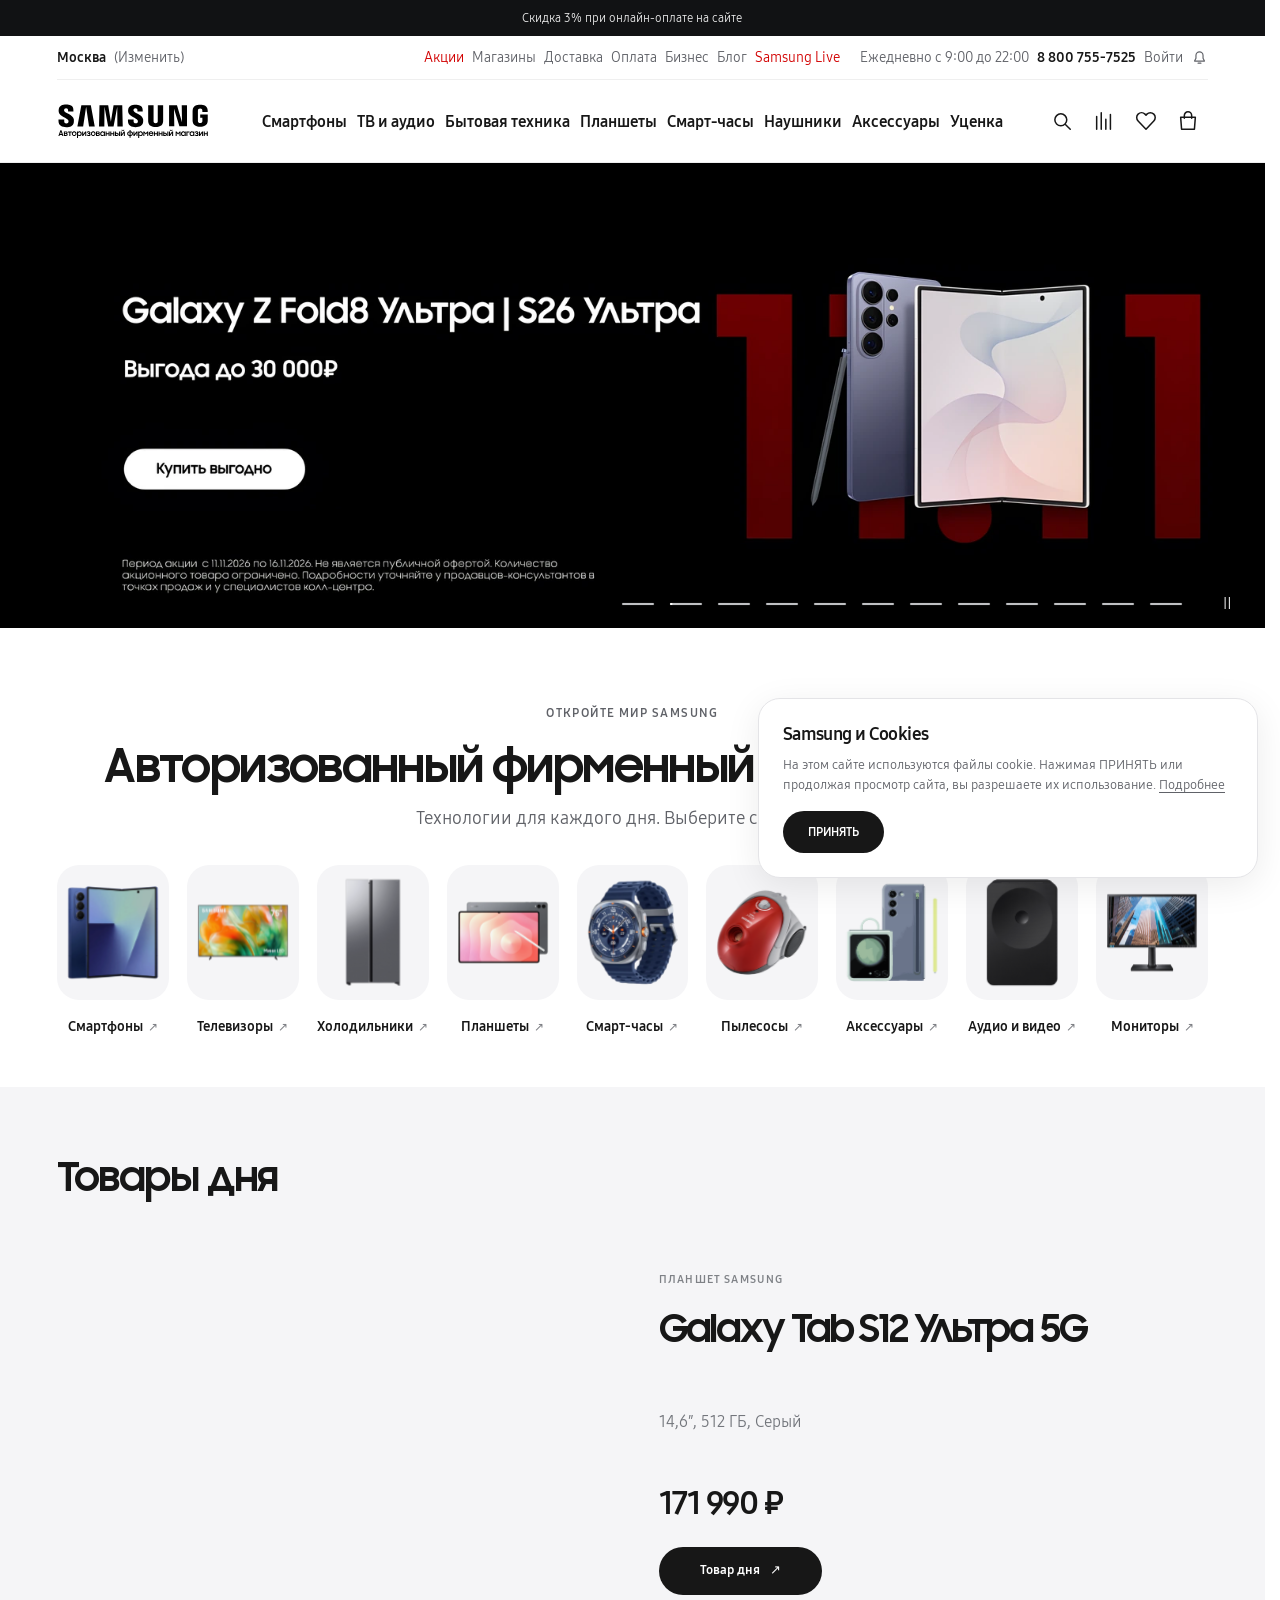
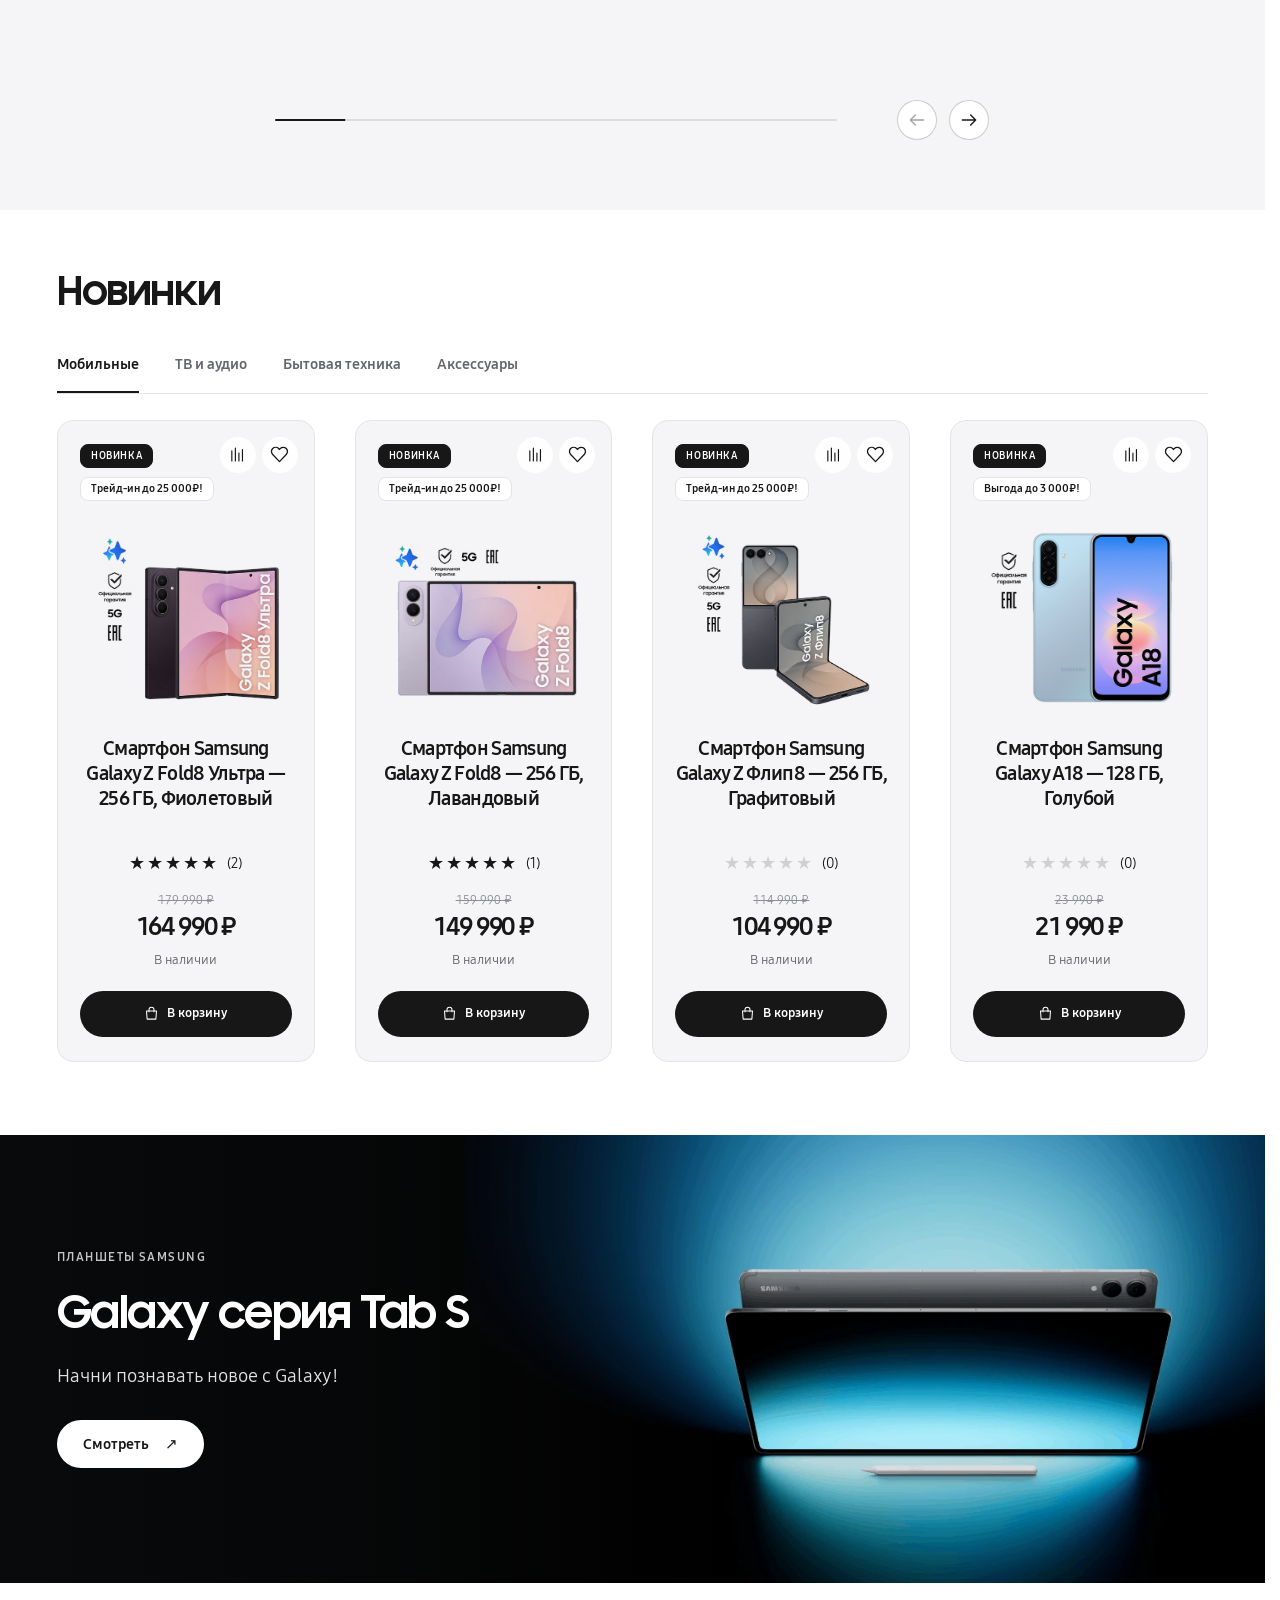
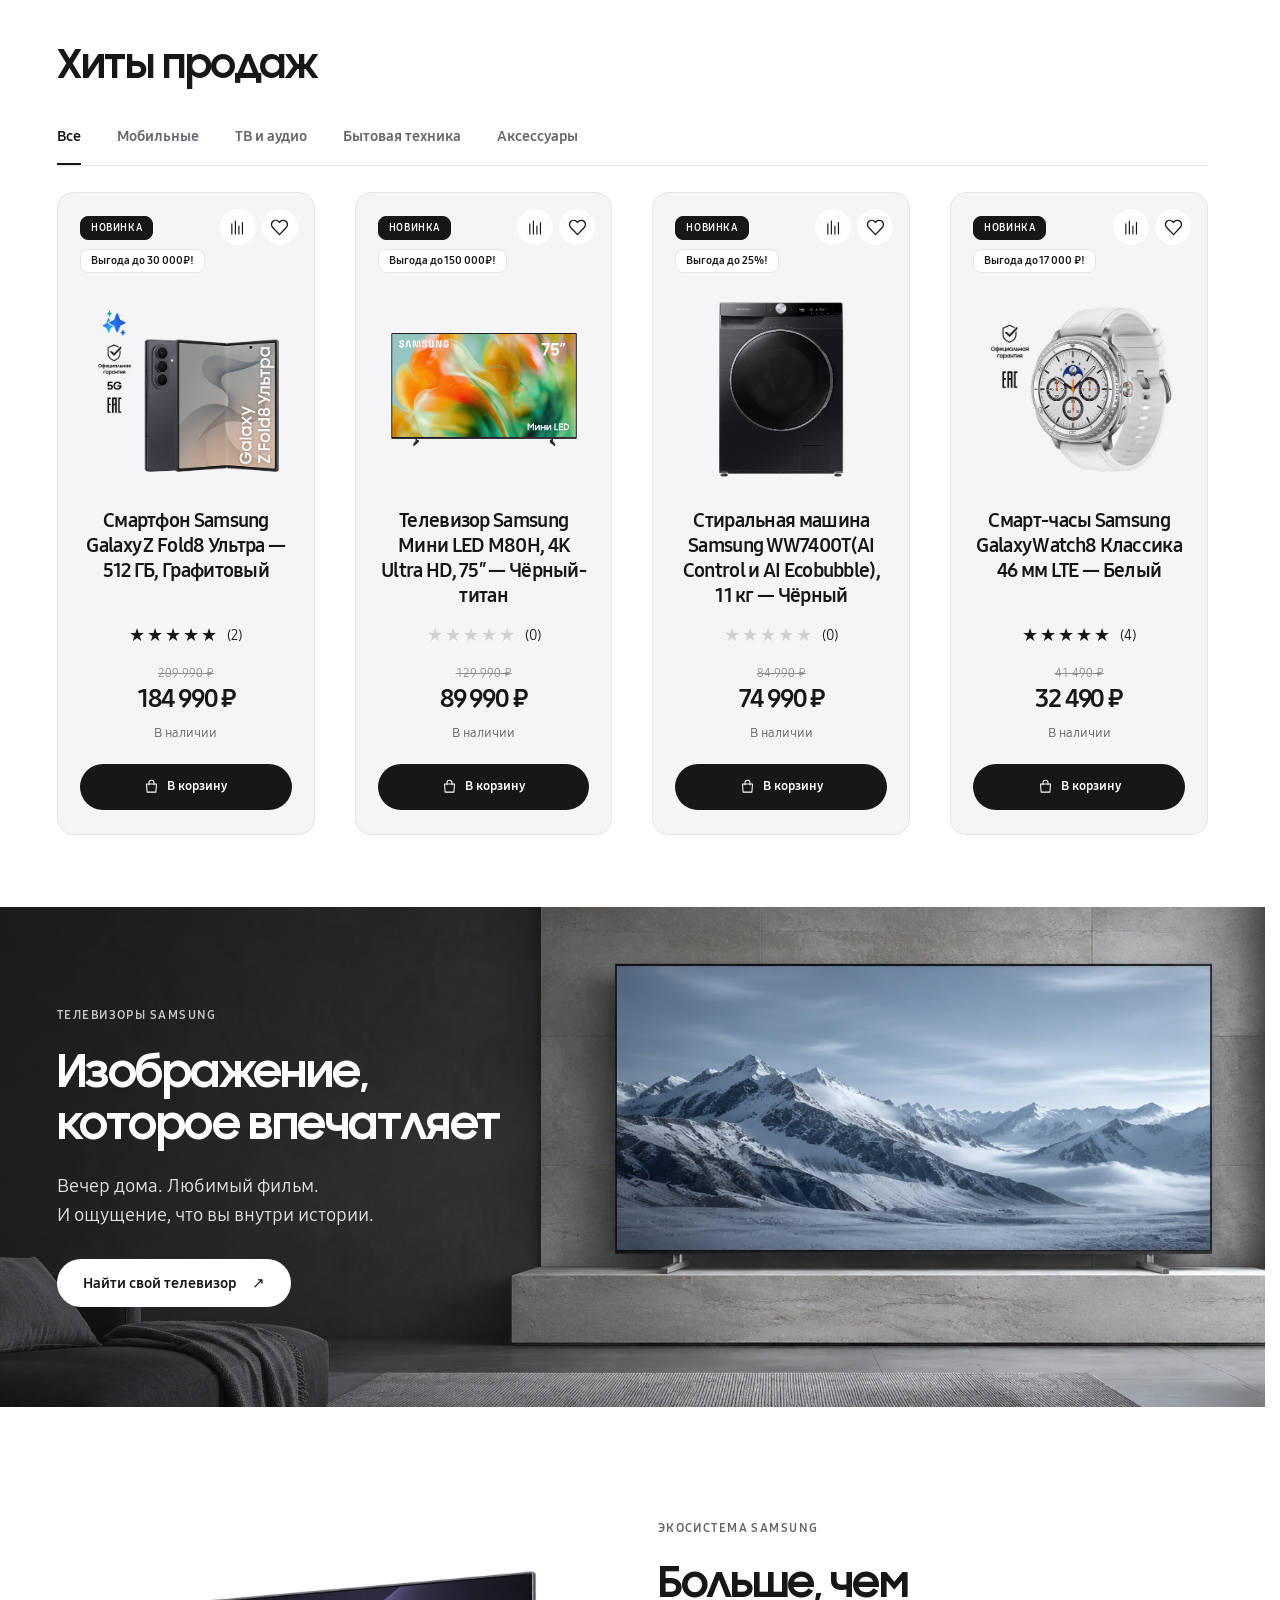
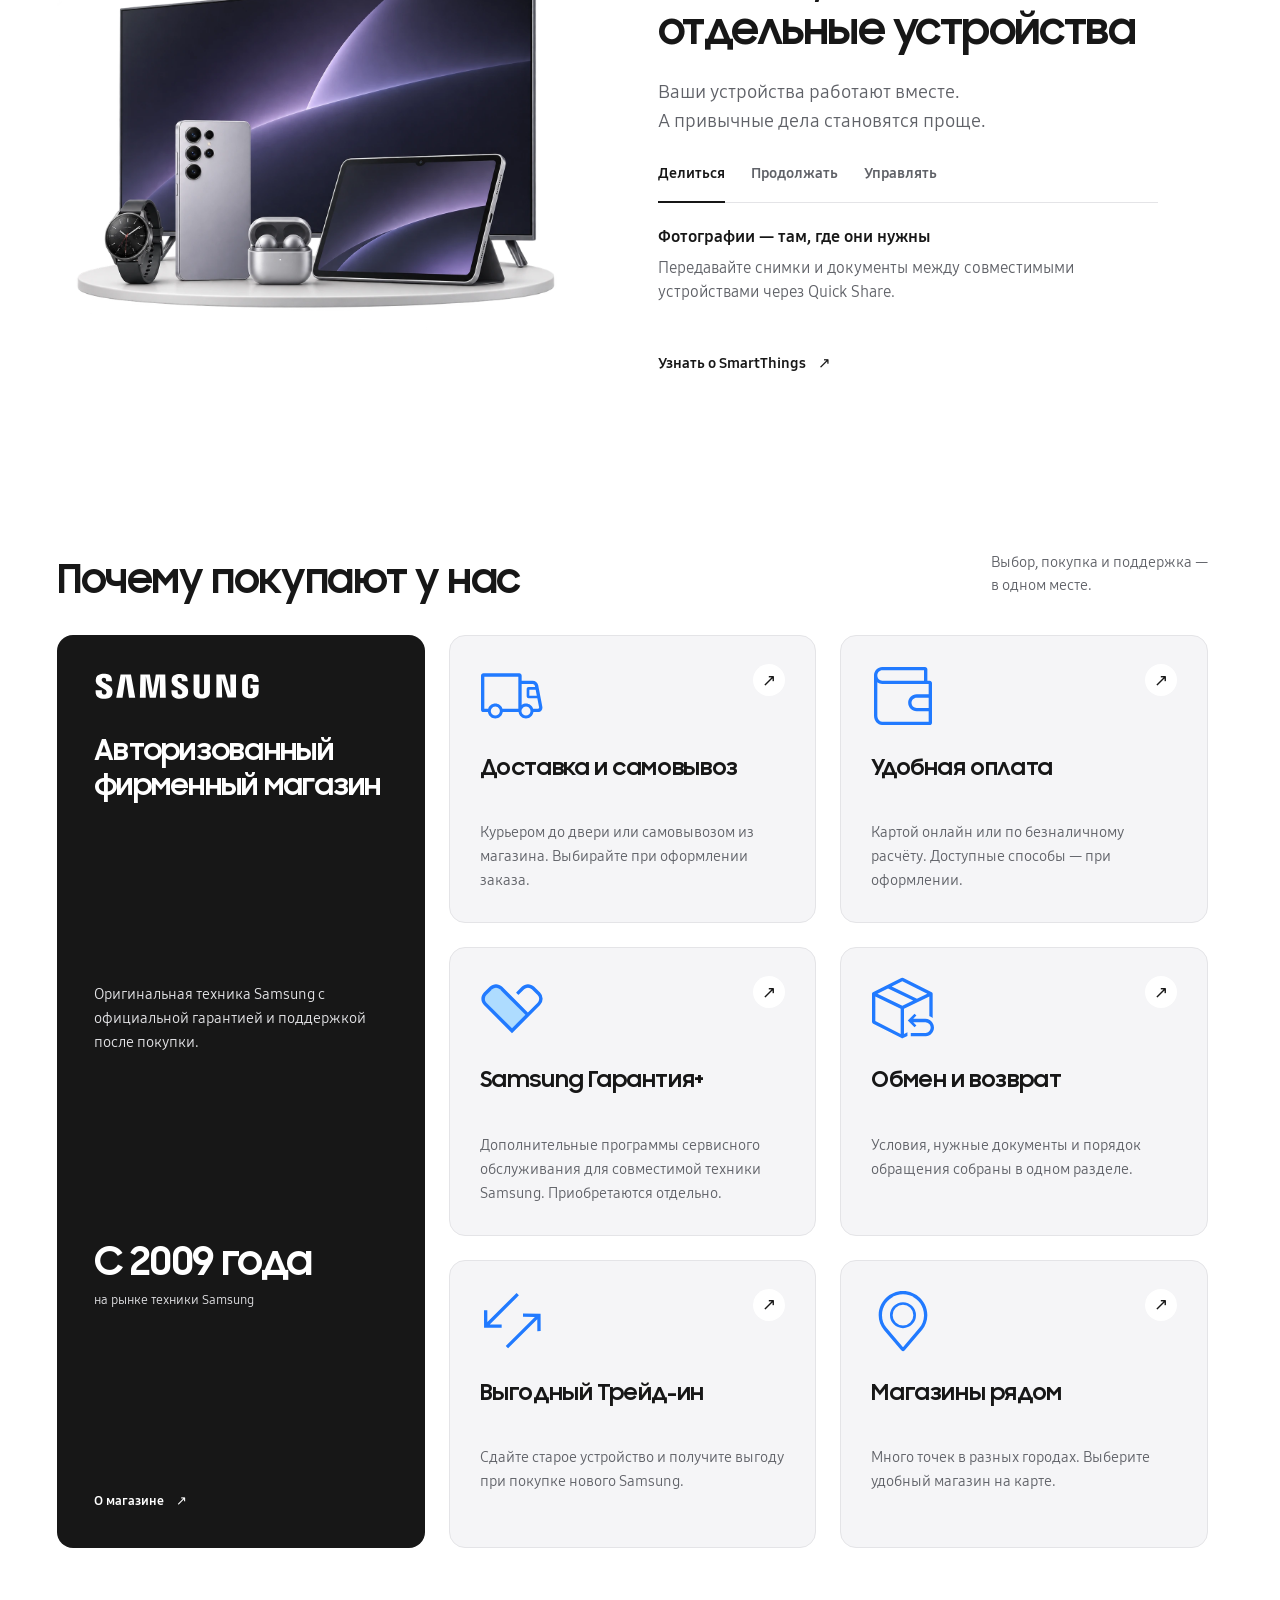
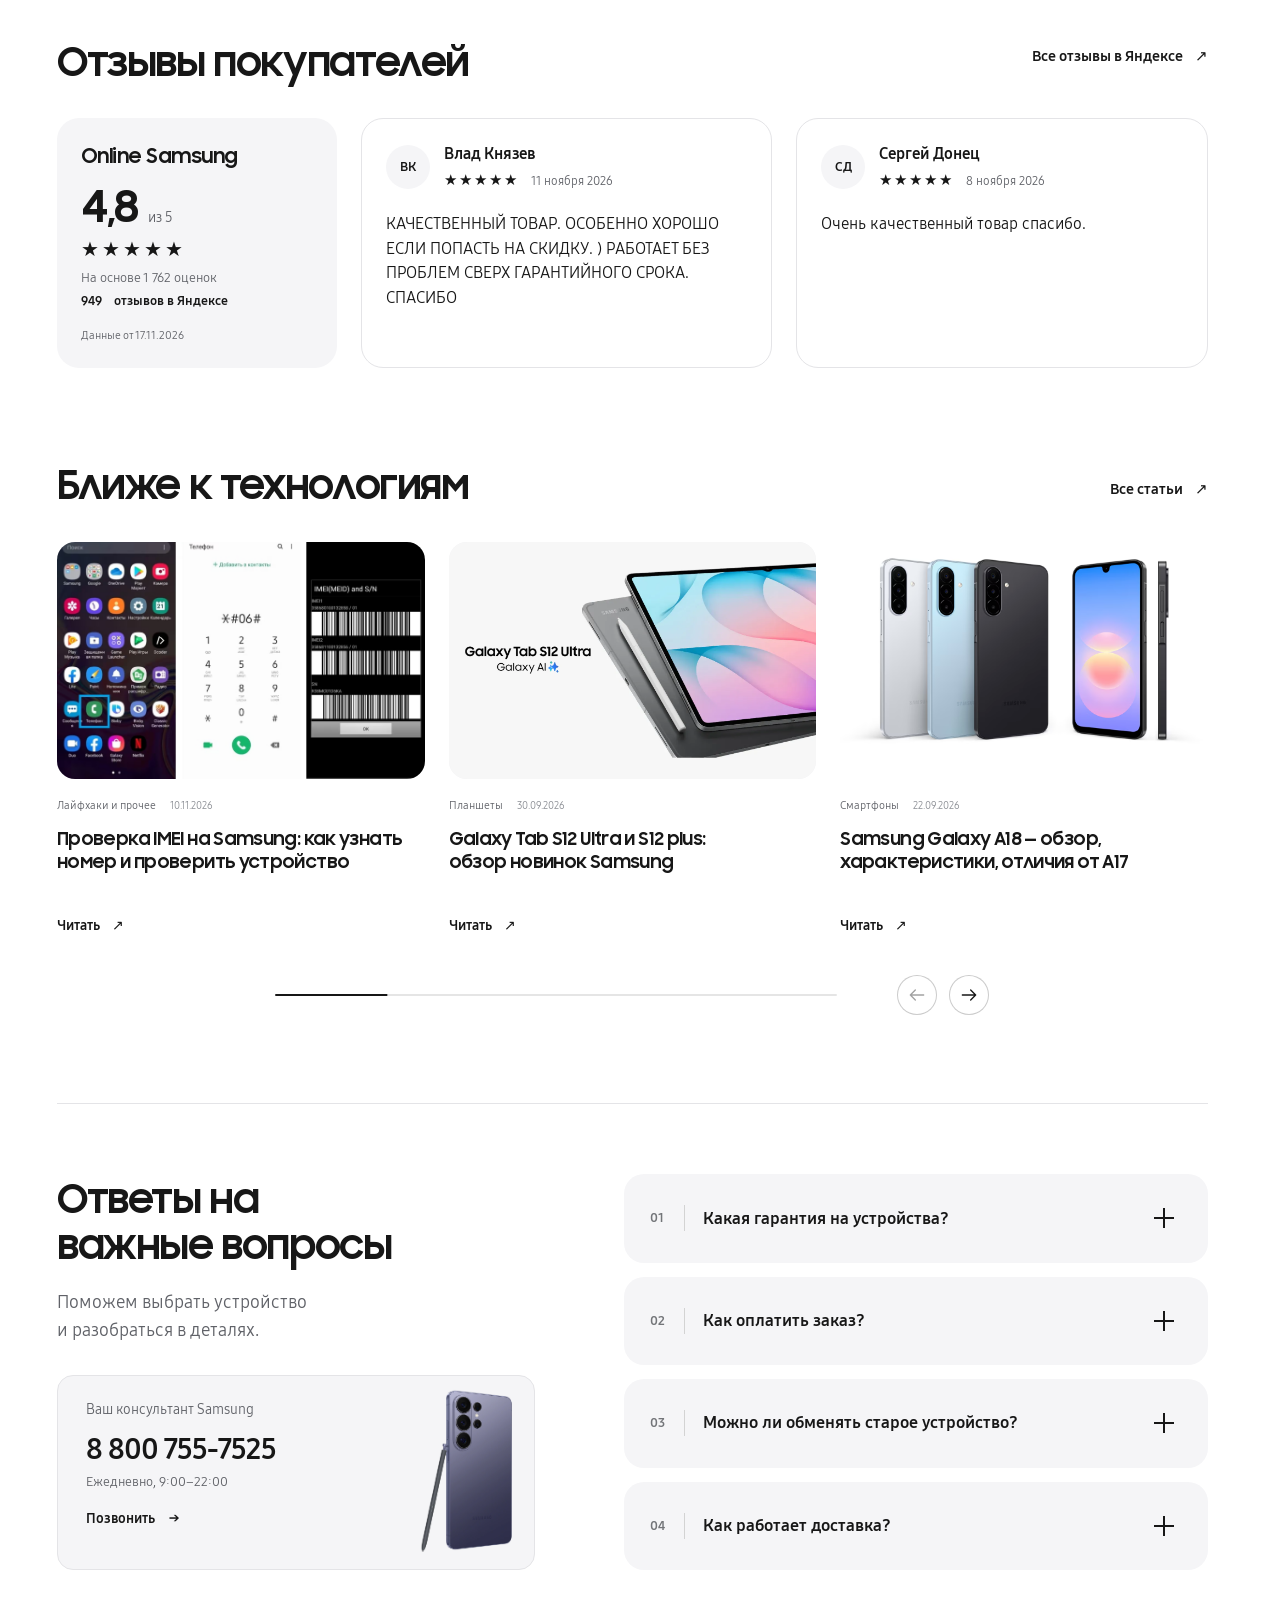
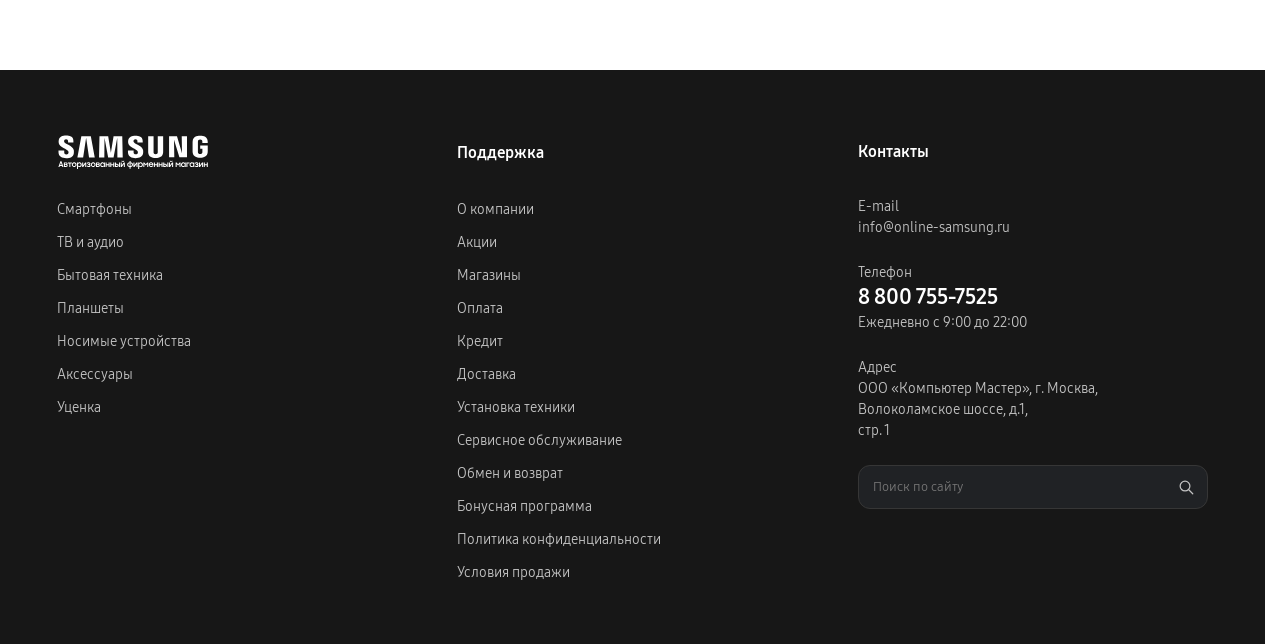
==== commit bf20615d: "Reduce mobile dialog painting and avoid duplicate search focus" ====
--- a/Главная/index.html
+++ b/Главная/index.html
@@ -1,6 +1,6 @@
 <!DOCTYPE html>
 
-<html lang="ru"><head><meta charset="utf-8"/><meta content="default-src 'self' data: blob:; script-src 'self' 'unsafe-inline'; style-src 'self' 'unsafe-inline'; img-src 'self' data: blob:; font-src 'self' data:; connect-src 'self'; frame-src 'none'; object-src 'none'; form-action 'none'; base-uri 'none'" http-equiv="Content-Security-Policy"/><link href="https://online-samsung.ru/" rel="canonical"/><meta content="Интернет-магазин | Официальный представитель Samsung в Москве. ✔ Широкий ассортимент техники Самсунг и аксессуаров в каталоге с ценами. ✔ Официальная гарантия и сертификаты. ✔ Доставка по Москве и всей России. Звоните или заказывайте на сайте! 8 800 755-7525" name="description"/><meta content="width=device-width, initial-scale=1" name="viewport"/><link href="assets/favicon-36cb4d296213.ico" rel="icon" type="image/vnd.microsoft.icon"/><title>Официальный интернет-магазин Samsung - Online Samsung | Оригинальная продукция с гарантией</title><meta content="#ffffff" name="theme-color"/><meta content="noindex, nofollow" name="robots"/><script id="store-structured-data" type="application/ld+json">{"@context":"https://schema.org","@graph":[{"@type":"OnlineStore","@id":"https://online-samsung.ru/#store","name":"Online Samsung","alternateName":"Авторизованный фирменный магазин Samsung","legalName":"Общество с ограниченной ответственностью «Компьютер Мастер»","url":"https://online-samsung.ru/","logo":"https://aamelinopt-maker.github.io/online-samsung.ru/Главная/client-design/assets/client-logo.svg","email":"info@online-samsung.ru","telephone":"+78007557525","description":"Оригинальная техника Samsung с официальной гарантией и поддержкой после покупки.","taxID":"7701702924","identifier":{"@type":"PropertyValue","propertyID":"ОГРН","value":"1077746291270"},"brand":{"@type":"Brand","name":"Samsung"},"address":{"@type":"PostalAddress","streetAddress":"Волоколамское шоссе, д. 1, стр. 1, офис 408, кабинет 5","addressLocality":"Москва","postalCode":"125080","addressCountry":"RU"},"areaServed":{"@type":"Country","name":"Россия"},"sameAs":["https://reviews.yandex.ru/shop/online-samsung.ru"],"contactPoint":{"@type":"ContactPoint","contactType":"customer service","telephone":"+78007557525","email":"info@online-samsung.ru","availableLanguage":"ru","hoursAvailable":{"@type":"OpeningHoursSpecification","dayOfWeek":["Monday","Tuesday","Wednesday","Thursday","Friday","Saturday","Sunday"],"opens":"09:00","closes":"22:00"}}},{"@type":"WebSite","@id":"https://online-samsung.ru/#website","url":"https://online-samsung.ru/","name":"Online Samsung","inLanguage":"ru-RU","publisher":{"@id":"https://online-samsung.ru/#store"}},{"@type":"WebPage","@id":"https://online-samsung.ru/#webpage","url":"https://online-samsung.ru/","name":"Официальный интернет-магазин Samsung - Online Samsung | Оригинальная продукция с гарантией","description":"Интернет-магазин | Официальный представитель Samsung в Москве. ✔ Широкий ассортимент техники Самсунг и аксессуаров в каталоге с ценами. ✔ Официальная гарантия и сертификаты. ✔ Доставка по Москве и всей России. Звоните или заказывайте на сайте! 8 800 755-7525","inLanguage":"ru-RU","isPartOf":{"@id":"https://online-samsung.ru/#website"},"about":{"@id":"https://online-samsung.ru/#store"},"mainEntity":{"@id":"https://online-samsung.ru/#store"}},{"@type":"ItemList","@id":"https://online-samsung.ru/#categories","name":"Категории техники Samsung","numberOfItems":9,"itemListElement":[{"@type":"ListItem","position":1,"name":"Смартфоны","url":"https://online-samsung.ru/catalog/smartfony"},{"@type":"ListItem","position":2,"name":"Телевизоры","url":"https://online-samsung.ru/catalog/televizory/in-stock"},{"@type":"ListItem","position":3,"name":"Холодильники","url":"https://online-samsung.ru/catalog/tehnika-dlja-kuhni/holodilniki/in-stock"},{"@type":"ListItem","position":4,"name":"Планшеты","url":"https://online-samsung.ru/catalog/planshety/in-stock"},{"@type":"ListItem","position":5,"name":"Смарт-часы","url":"https://online-samsung.ru/catalog/nosimye-ustroystva"},{"@type":"ListItem","position":6,"name":"Пылесосы","url":"https://online-samsung.ru/catalog/bytovaja-tehnika/pylesosy/in-stock"},{"@type":"ListItem","position":7,"name":"Аксессуары","url":"https://online-samsung.ru/catalog/aksessuary/dlya_ustroystv"},{"@type":"ListItem","position":8,"name":"Аудио и видео","url":"https://online-samsung.ru/catalog/audio/in-stock"},{"@type":"ListItem","position":9,"name":"Мониторы","url":"https://online-samsung.ru/catalog/monitory"}]}]}</script><link as="font" crossorigin="anonymous" href="assets/optimized/fonts/SamsungOne-400.woff2" rel="preload" type="font/woff2"/><link as="font" crossorigin="anonymous" href="assets/optimized/fonts/SamsungOne-700.woff2" rel="preload" type="font/woff2"/><link as="font" crossorigin="anonymous" href="assets/optimized/fonts/samsung-sharp-bold.woff2" rel="preload" type="font/woff2"/><link href="page.css?v=54df19664762" rel="stylesheet"/></head><body class="client-home"><a class="skip-link" href="#main-content">Перейти к основному содержанию</a><div class="p-topbar"><div class="shell"><a class="client-announcement" href="https://online-samsung.ru/promotion/114">Скидка 3% при онлайн-оплате на сайте</a></div></div><header class="site-header" id="top"><div class="client-utility shell"><button class="client-city" data-city-open=""><span data-city="">Москва</span> <span>(Изменить)</span></button><nav aria-label="Информация магазина"><a href="https://online-samsung.ru/actions">Акции</a><a href="https://online-samsung.ru/shop">Магазины</a><a href="https://online-samsung.ru/delivery">Доставка</a><a href="https://online-samsung.ru/payment">Оплата</a><a href="https://online-samsung.ru/business">Бизнес</a><a href="https://online-samsung.ru/station">Блог</a><a href="https://online-samsung.ru/live" title="Samsung Live">Samsung Live</a></nav><div class="client-utility-meta"><span class="client-hours">Ежедневно с 9:00 до 22:00</span><a class="client-utility-phone" href="tel:88007557525">8 800 755-7525</a><div class="client-account"><button data-login="">Войти</button><button aria-label="Уведомления Нет уведомлений" class="client-notification" data-notifications=""><svg aria-hidden="true" class="icon"><use href="#c-bell"></use></svg></button></div></div></div>
+<html lang="ru"><head><meta charset="utf-8"/><meta content="default-src 'self' data: blob:; script-src 'self' 'unsafe-inline'; style-src 'self' 'unsafe-inline'; img-src 'self' data: blob:; font-src 'self' data:; connect-src 'self'; frame-src 'none'; object-src 'none'; form-action 'none'; base-uri 'none'" http-equiv="Content-Security-Policy"/><link href="https://online-samsung.ru/" rel="canonical"/><meta content="Интернет-магазин | Официальный представитель Samsung в Москве. ✔ Широкий ассортимент техники Самсунг и аксессуаров в каталоге с ценами. ✔ Официальная гарантия и сертификаты. ✔ Доставка по Москве и всей России. Звоните или заказывайте на сайте! 8 800 755-7525" name="description"/><meta content="width=device-width, initial-scale=1" name="viewport"/><link href="assets/favicon-36cb4d296213.ico" rel="icon" type="image/vnd.microsoft.icon"/><title>Официальный интернет-магазин Samsung - Online Samsung | Оригинальная продукция с гарантией</title><meta content="#ffffff" name="theme-color"/><meta content="noindex, nofollow" name="robots"/><script id="store-structured-data" type="application/ld+json">{"@context":"https://schema.org","@graph":[{"@type":"OnlineStore","@id":"https://online-samsung.ru/#store","name":"Online Samsung","alternateName":"Авторизованный фирменный магазин Samsung","legalName":"Общество с ограниченной ответственностью «Компьютер Мастер»","url":"https://online-samsung.ru/","logo":"https://aamelinopt-maker.github.io/online-samsung.ru/Главная/client-design/assets/client-logo.svg","email":"info@online-samsung.ru","telephone":"+78007557525","description":"Оригинальная техника Samsung с официальной гарантией и поддержкой после покупки.","taxID":"7701702924","identifier":{"@type":"PropertyValue","propertyID":"ОГРН","value":"1077746291270"},"brand":{"@type":"Brand","name":"Samsung"},"address":{"@type":"PostalAddress","streetAddress":"Волоколамское шоссе, д. 1, стр. 1, офис 408, кабинет 5","addressLocality":"Москва","postalCode":"125080","addressCountry":"RU"},"areaServed":{"@type":"Country","name":"Россия"},"sameAs":["https://reviews.yandex.ru/shop/online-samsung.ru"],"contactPoint":{"@type":"ContactPoint","contactType":"customer service","telephone":"+78007557525","email":"info@online-samsung.ru","availableLanguage":"ru","hoursAvailable":{"@type":"OpeningHoursSpecification","dayOfWeek":["Monday","Tuesday","Wednesday","Thursday","Friday","Saturday","Sunday"],"opens":"09:00","closes":"22:00"}}},{"@type":"WebSite","@id":"https://online-samsung.ru/#website","url":"https://online-samsung.ru/","name":"Online Samsung","inLanguage":"ru-RU","publisher":{"@id":"https://online-samsung.ru/#store"}},{"@type":"WebPage","@id":"https://online-samsung.ru/#webpage","url":"https://online-samsung.ru/","name":"Официальный интернет-магазин Samsung - Online Samsung | Оригинальная продукция с гарантией","description":"Интернет-магазин | Официальный представитель Samsung в Москве. ✔ Широкий ассортимент техники Самсунг и аксессуаров в каталоге с ценами. ✔ Официальная гарантия и сертификаты. ✔ Доставка по Москве и всей России. Звоните или заказывайте на сайте! 8 800 755-7525","inLanguage":"ru-RU","isPartOf":{"@id":"https://online-samsung.ru/#website"},"about":{"@id":"https://online-samsung.ru/#store"},"mainEntity":{"@id":"https://online-samsung.ru/#store"}},{"@type":"ItemList","@id":"https://online-samsung.ru/#categories","name":"Категории техники Samsung","numberOfItems":9,"itemListElement":[{"@type":"ListItem","position":1,"name":"Смартфоны","url":"https://online-samsung.ru/catalog/smartfony"},{"@type":"ListItem","position":2,"name":"Телевизоры","url":"https://online-samsung.ru/catalog/televizory/in-stock"},{"@type":"ListItem","position":3,"name":"Холодильники","url":"https://online-samsung.ru/catalog/tehnika-dlja-kuhni/holodilniki/in-stock"},{"@type":"ListItem","position":4,"name":"Планшеты","url":"https://online-samsung.ru/catalog/planshety/in-stock"},{"@type":"ListItem","position":5,"name":"Смарт-часы","url":"https://online-samsung.ru/catalog/nosimye-ustroystva"},{"@type":"ListItem","position":6,"name":"Пылесосы","url":"https://online-samsung.ru/catalog/bytovaja-tehnika/pylesosy/in-stock"},{"@type":"ListItem","position":7,"name":"Аксессуары","url":"https://online-samsung.ru/catalog/aksessuary/dlya_ustroystv"},{"@type":"ListItem","position":8,"name":"Аудио и видео","url":"https://online-samsung.ru/catalog/audio/in-stock"},{"@type":"ListItem","position":9,"name":"Мониторы","url":"https://online-samsung.ru/catalog/monitory"}]}]}</script><link as="font" crossorigin="anonymous" href="assets/optimized/fonts/SamsungOne-400.woff2" rel="preload" type="font/woff2"/><link as="font" crossorigin="anonymous" href="assets/optimized/fonts/SamsungOne-700.woff2" rel="preload" type="font/woff2"/><link as="font" crossorigin="anonymous" href="assets/optimized/fonts/samsung-sharp-bold.woff2" rel="preload" type="font/woff2"/><link href="page.css?v=293aa563bff5" rel="stylesheet"/></head><body class="client-home"><a class="skip-link" href="#main-content">Перейти к основному содержанию</a><div class="p-topbar"><div class="shell"><a class="client-announcement" href="https://online-samsung.ru/promotion/114">Скидка 3% при онлайн-оплате на сайте</a></div></div><header class="site-header" id="top"><div class="client-utility shell"><button class="client-city" data-city-open=""><span data-city="">Москва</span> <span>(Изменить)</span></button><nav aria-label="Информация магазина"><a href="https://online-samsung.ru/actions">Акции</a><a href="https://online-samsung.ru/shop">Магазины</a><a href="https://online-samsung.ru/delivery">Доставка</a><a href="https://online-samsung.ru/payment">Оплата</a><a href="https://online-samsung.ru/business">Бизнес</a><a href="https://online-samsung.ru/station">Блог</a><a href="https://online-samsung.ru/live" title="Samsung Live">Samsung Live</a></nav><div class="client-utility-meta"><span class="client-hours">Ежедневно с 9:00 до 22:00</span><a class="client-utility-phone" href="tel:88007557525">8 800 755-7525</a><div class="client-account"><button data-login="">Войти</button><button aria-label="Уведомления Нет уведомлений" class="client-notification" data-notifications=""><svg aria-hidden="true" class="icon"><use href="#c-bell"></use></svg></button></div></div></div>
 <div class="nav-bar shell">
 <a aria-label="Online Samsung — на главную" class="brand" href="index.html"><img alt="Samsung — авторизованный фирменный магазин" height="40" src="client-design/assets/client-logo.svg" width="166"/></a>
 <button aria-controls="mobile-nav" aria-expanded="false" aria-label="Открыть меню" class="a-catalog-toggle" id="menu-toggle" type="button"><svg aria-hidden="true" class="icon"><use href="#i-menu"></use></svg></button>
@@ -666,4 +666,4 @@
 <symbol id="i-menu" viewbox="0 0 24 24">
 <path d="M3 6h18M3 12h18M3 18h18"></path>
 </symbol>
-</svg><svg aria-hidden="true" class="svg-sprite" xmlns="http://www.w3.org/2000/svg"><symbol id="m-heart" viewbox="0 0 24 24"><path d="M20.5 4.5a5.3 5.3 0 0 0-7.5 0L12 5.6l-1.1-1.1a5.3 5.3 0 0 0-7.5 7.5L12 21l8.5-9a5.3 5.3 0 0 0 0-7.5Z"></path></symbol></svg><svg aria-hidden="true" class="svg-sprite" xmlns="http://www.w3.org/2000/svg"><symbol id="c-compare" viewbox="0 0 24 24"><path d="M4 7v14M9 3v18M14 10v11M19 5v16"></path></symbol><symbol id="c-bell" viewbox="0 0 24 24"><path d="M5 17h14l-2-4V9a5 5 0 0 0-10 0v4l-2 4Zm5 3h4"></path></symbol><symbol id="c-sparkles" viewbox="0 0 24 24"><path d="m12 2 3 7 7 3-7 3-3 7-3-7-7-3 7-3 3-7Zm7 0 1 2 2 1-2 1-1 2-1-2-2-1 2-1 1-2Z" fill="currentColor"></path></symbol><symbol id="c-arrow" viewbox="0 0 24 24"><path d="M4 12h16m-6-6 6 6-6 6" fill="none" stroke="currentColor" stroke-linecap="round" stroke-linejoin="round" stroke-width="1.6"></path></symbol></svg><script src="client-content.js?v=18edee7b752c"></script><script src="client-home.js?v=39d5528ba926"></script></body></html>+</svg><svg aria-hidden="true" class="svg-sprite" xmlns="http://www.w3.org/2000/svg"><symbol id="m-heart" viewbox="0 0 24 24"><path d="M20.5 4.5a5.3 5.3 0 0 0-7.5 0L12 5.6l-1.1-1.1a5.3 5.3 0 0 0-7.5 7.5L12 21l8.5-9a5.3 5.3 0 0 0 0-7.5Z"></path></symbol></svg><svg aria-hidden="true" class="svg-sprite" xmlns="http://www.w3.org/2000/svg"><symbol id="c-compare" viewbox="0 0 24 24"><path d="M4 7v14M9 3v18M14 10v11M19 5v16"></path></symbol><symbol id="c-bell" viewbox="0 0 24 24"><path d="M5 17h14l-2-4V9a5 5 0 0 0-10 0v4l-2 4Zm5 3h4"></path></symbol><symbol id="c-sparkles" viewbox="0 0 24 24"><path d="m12 2 3 7 7 3-7 3-3 7-3-7-7-3 7-3 3-7Zm7 0 1 2 2 1-2 1-1 2-1-2-2-1 2-1 1-2Z" fill="currentColor"></path></symbol><symbol id="c-arrow" viewbox="0 0 24 24"><path d="M4 12h16m-6-6 6 6-6 6" fill="none" stroke="currentColor" stroke-linecap="round" stroke-linejoin="round" stroke-width="1.6"></path></symbol></svg><script src="client-content.js?v=18edee7b752c"></script><script src="client-home.js?v=eed2eeee4666"></script></body></html>
--- a/Главная/page.css
+++ b/Главная/page.css
@@ -2869,6 +2869,7 @@
 .client-list-actions button[data-remove] { border: 0; border-radius: 0; font-size: 12px; text-decoration: underline; text-underline-offset: 3px; }
 @media(max-width:1239px) { .client-utility nav { gap: 8px; } .client-utility { gap: 8px; } .client-utility-meta { gap: 8px; } .client-account { gap: 8px; } }
 @media(max-width:767px) {
+ .client-dialog::backdrop { backdrop-filter: none; }
  .client-utility { min-height: 40px; }
  .client-home .p-topbar > .shell { gap: 8px; }
  .client-announcement { font-size: 10px!important; }
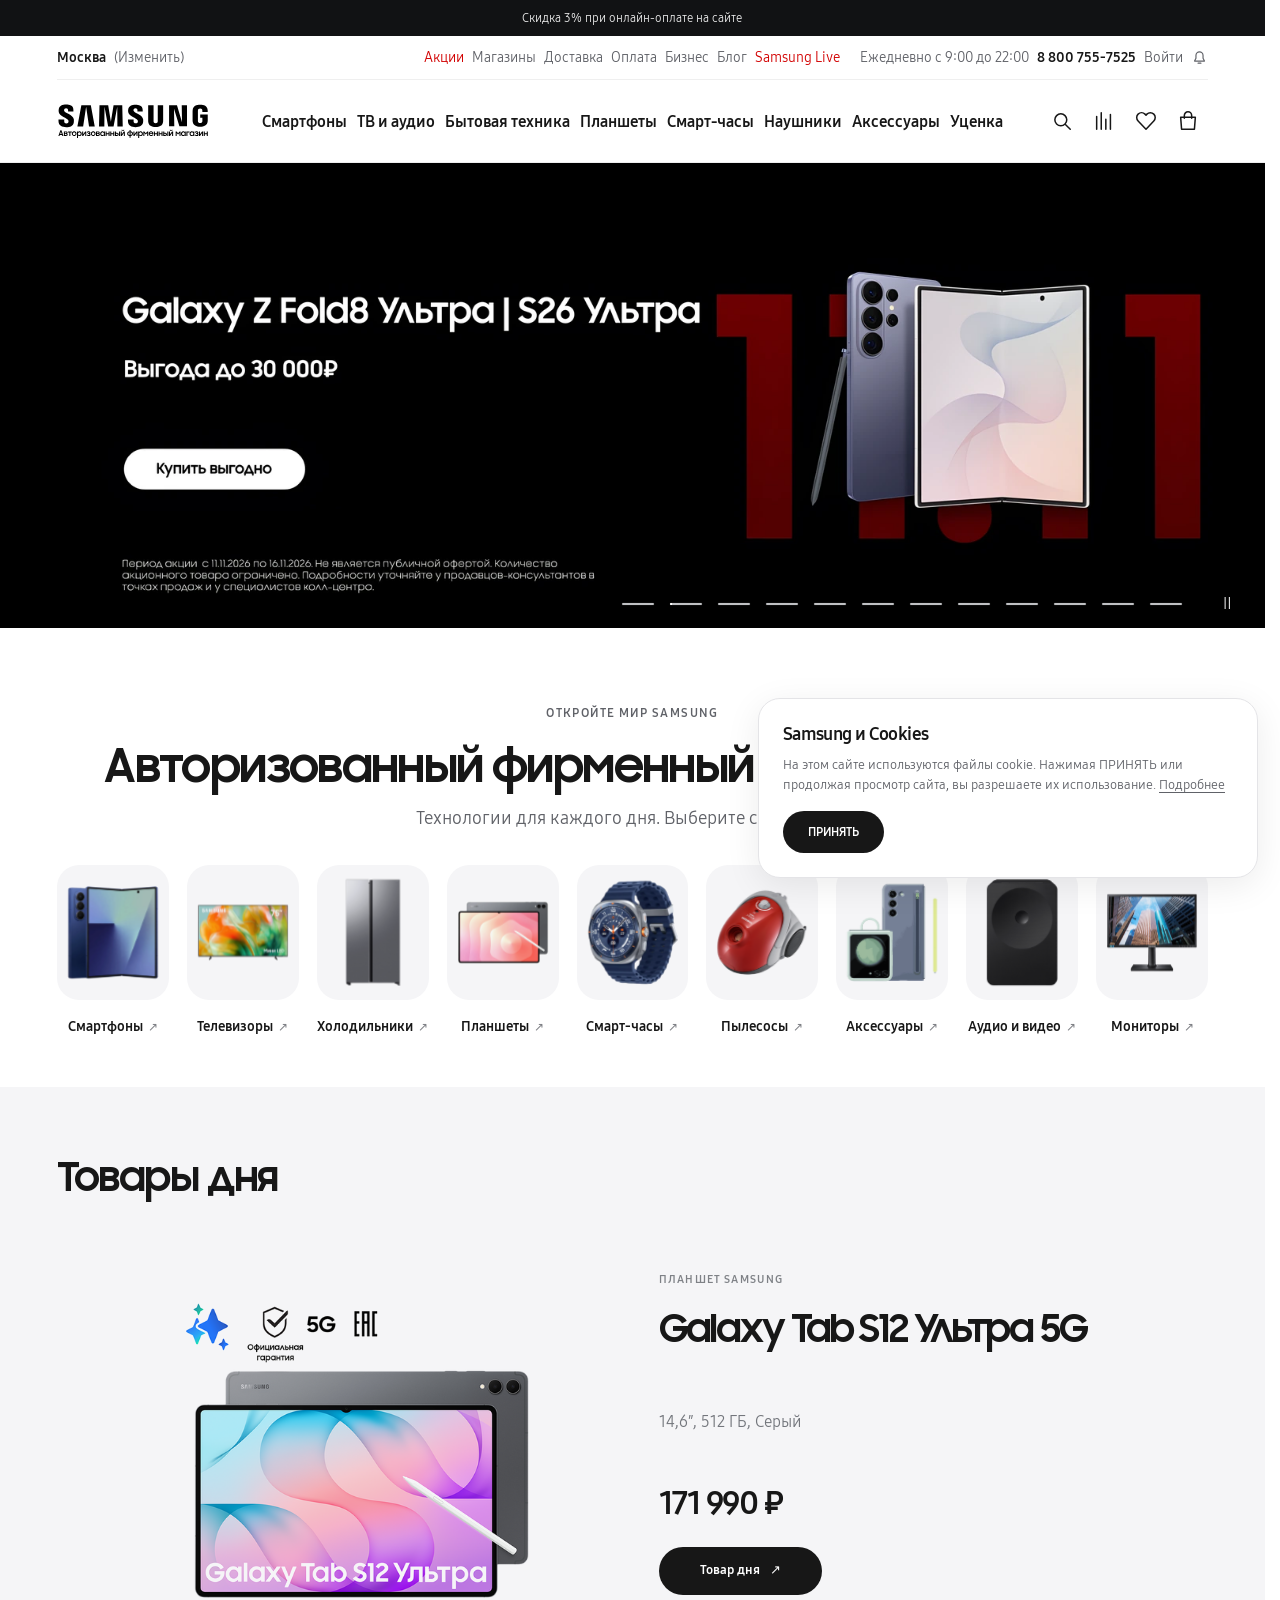
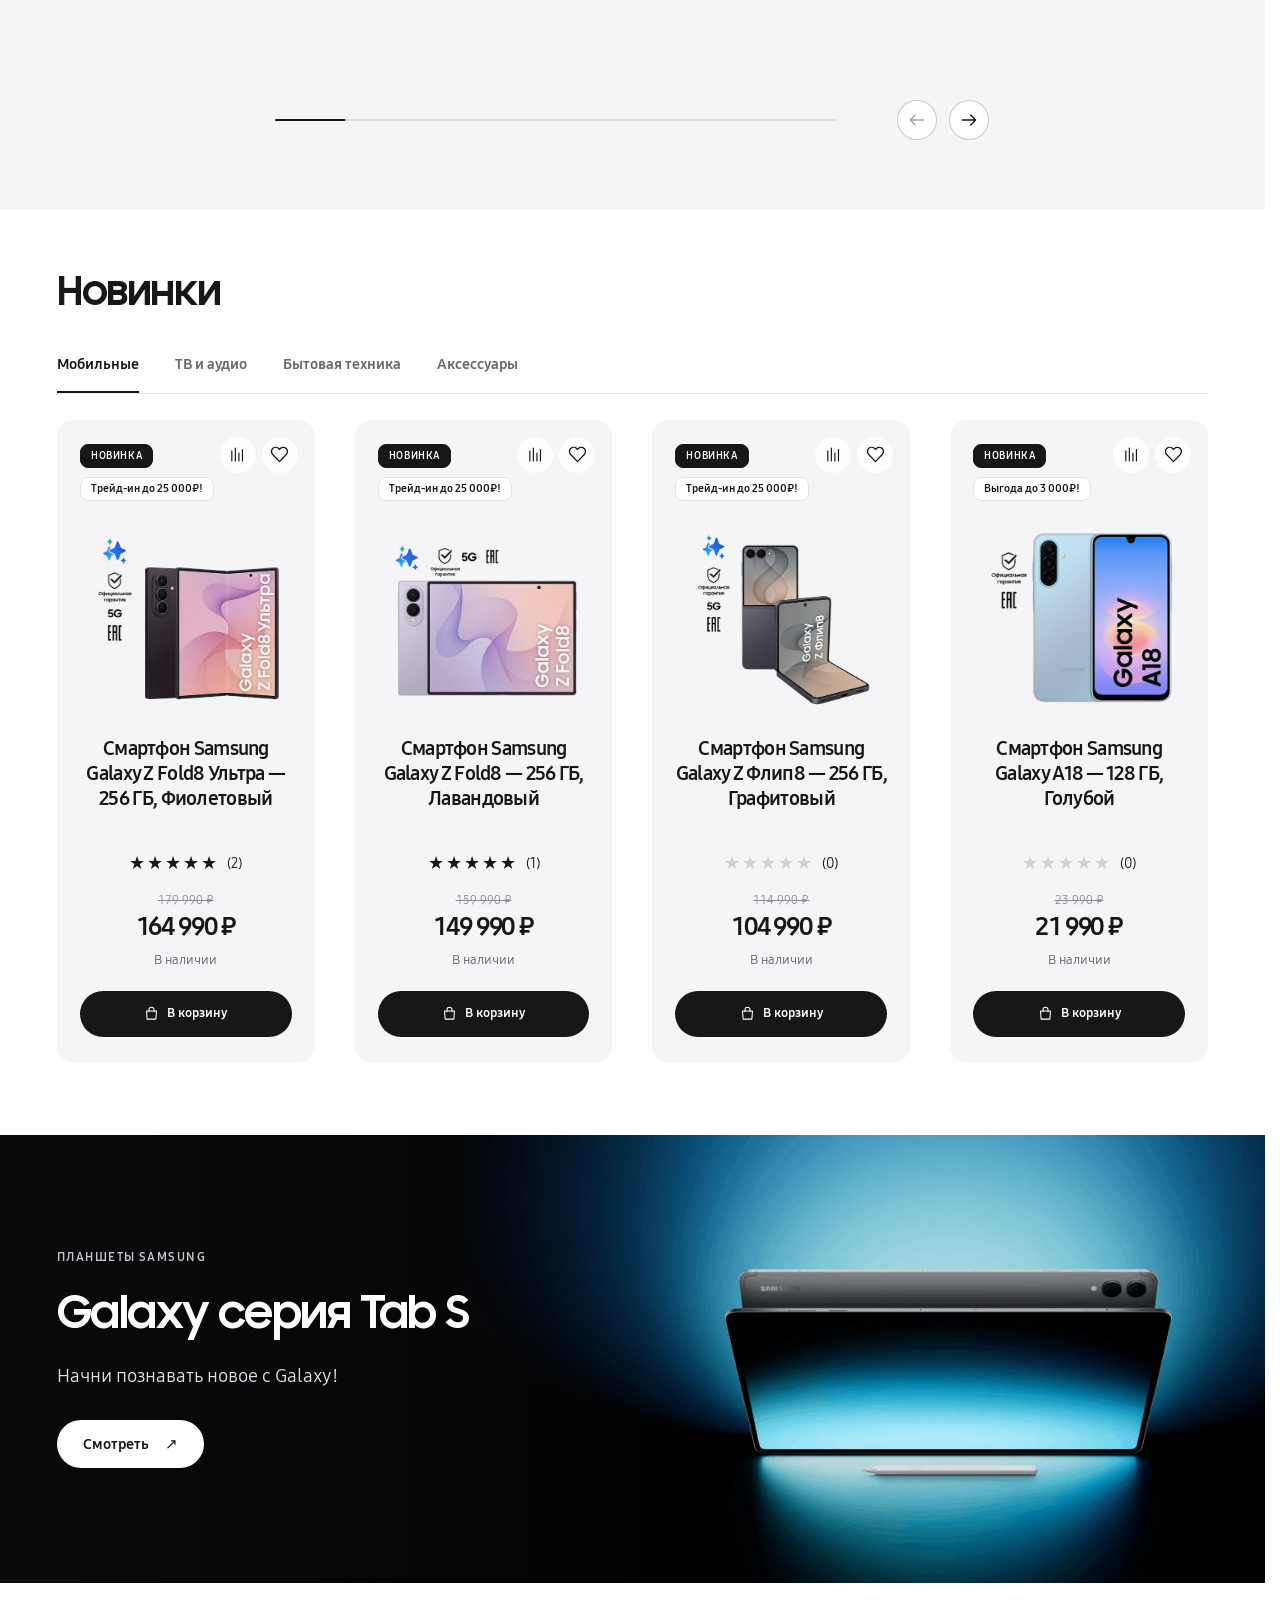
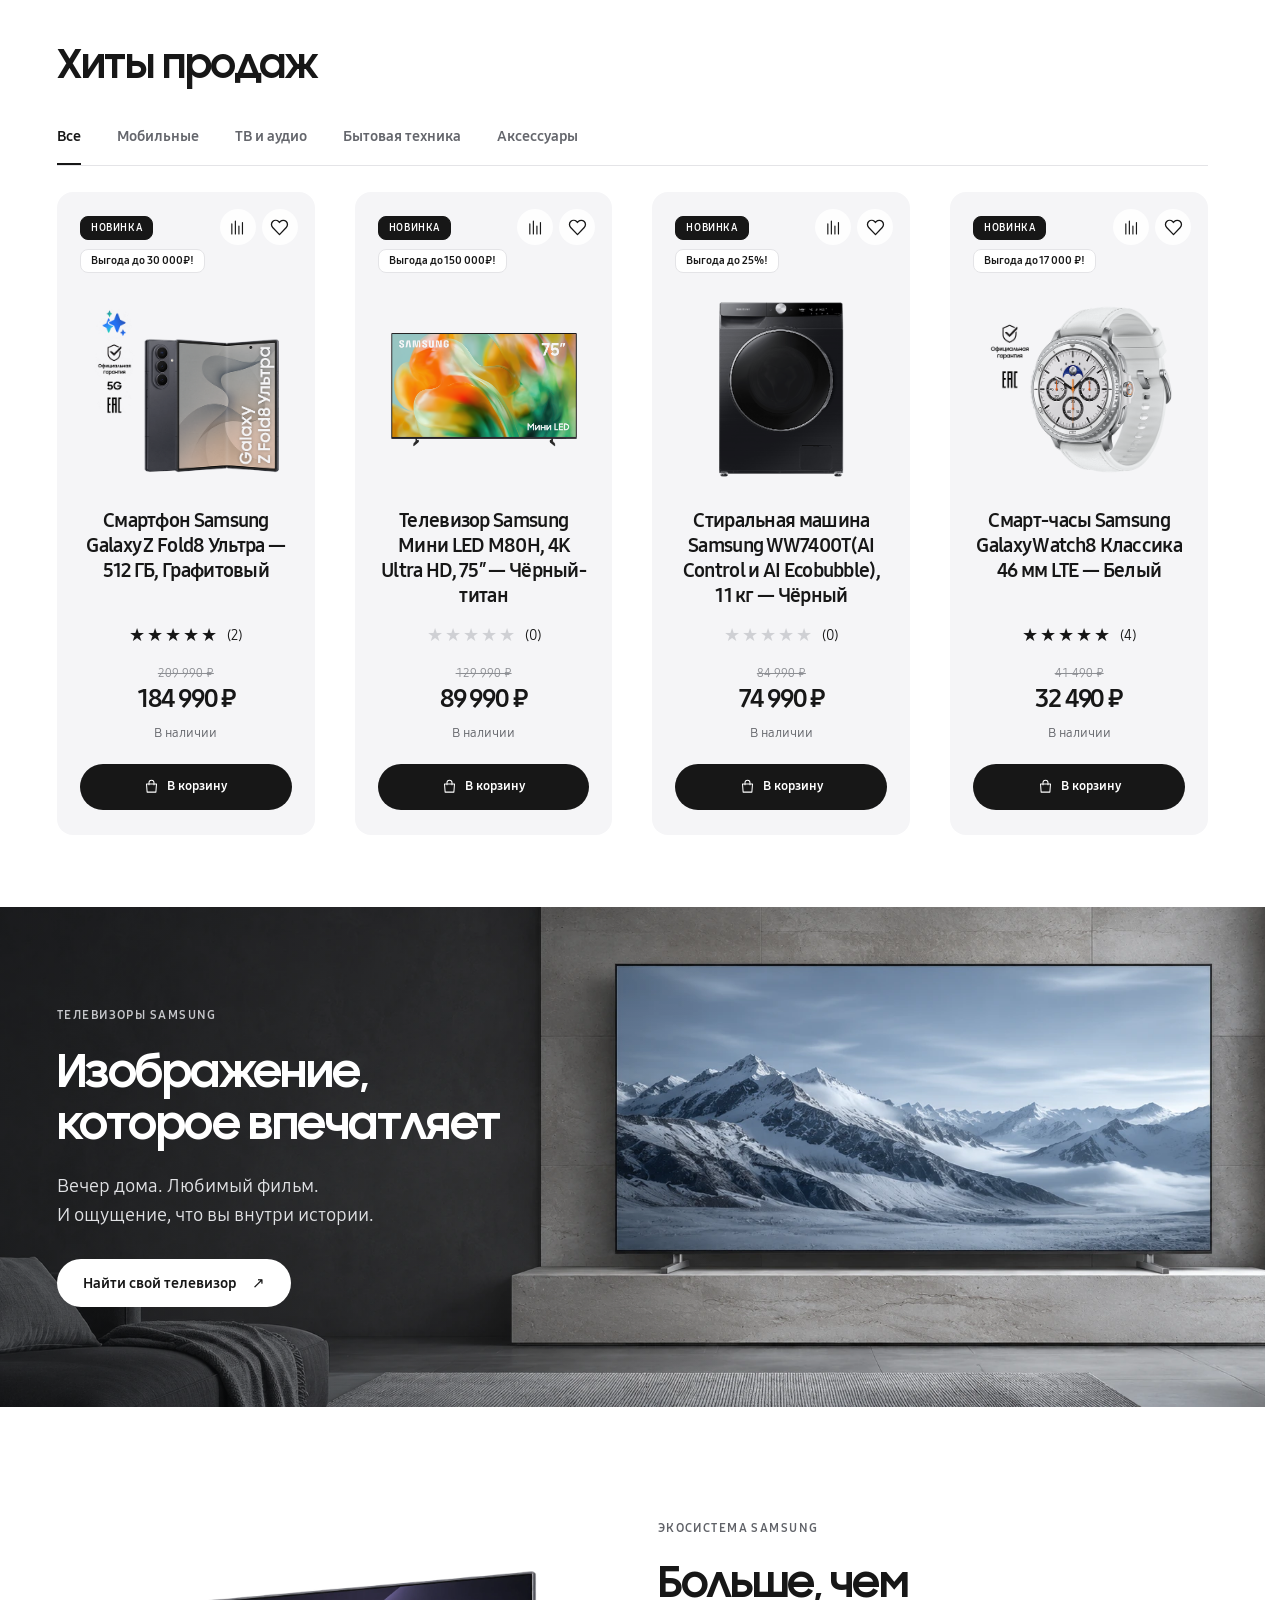
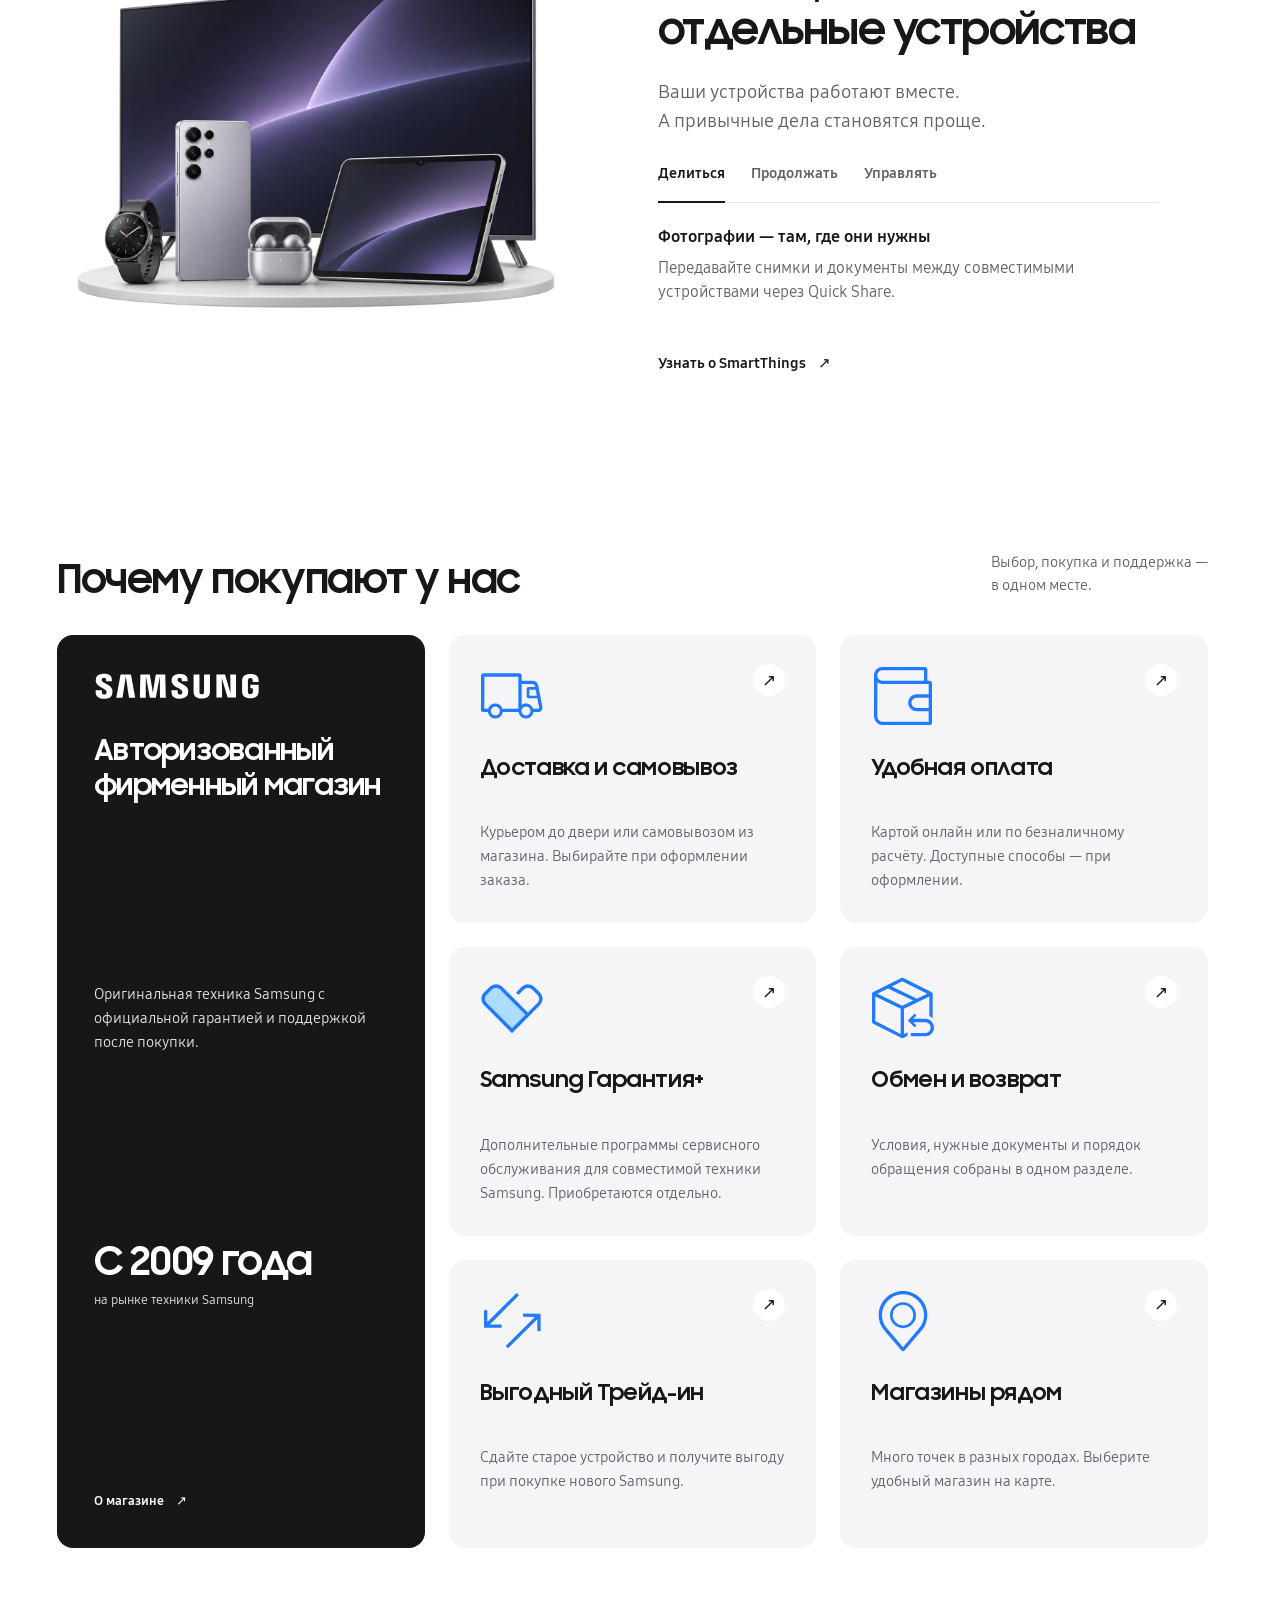
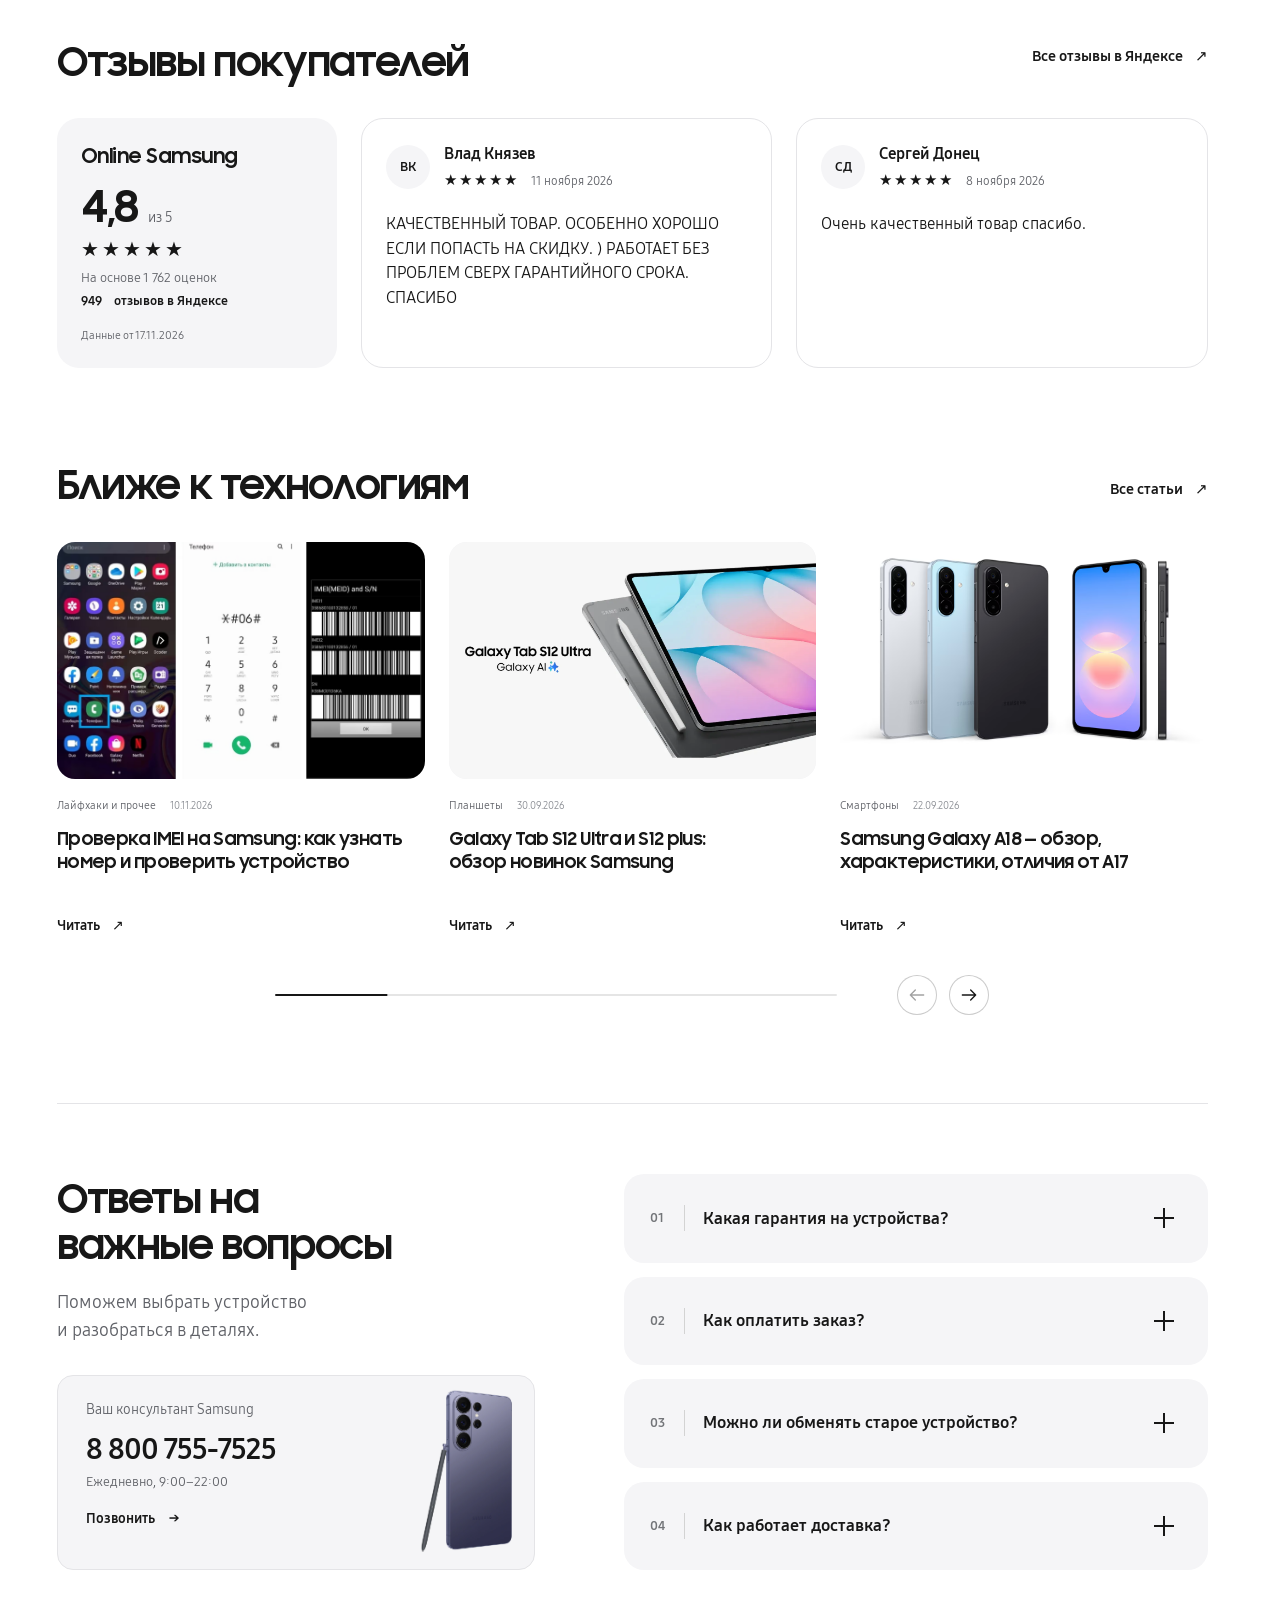
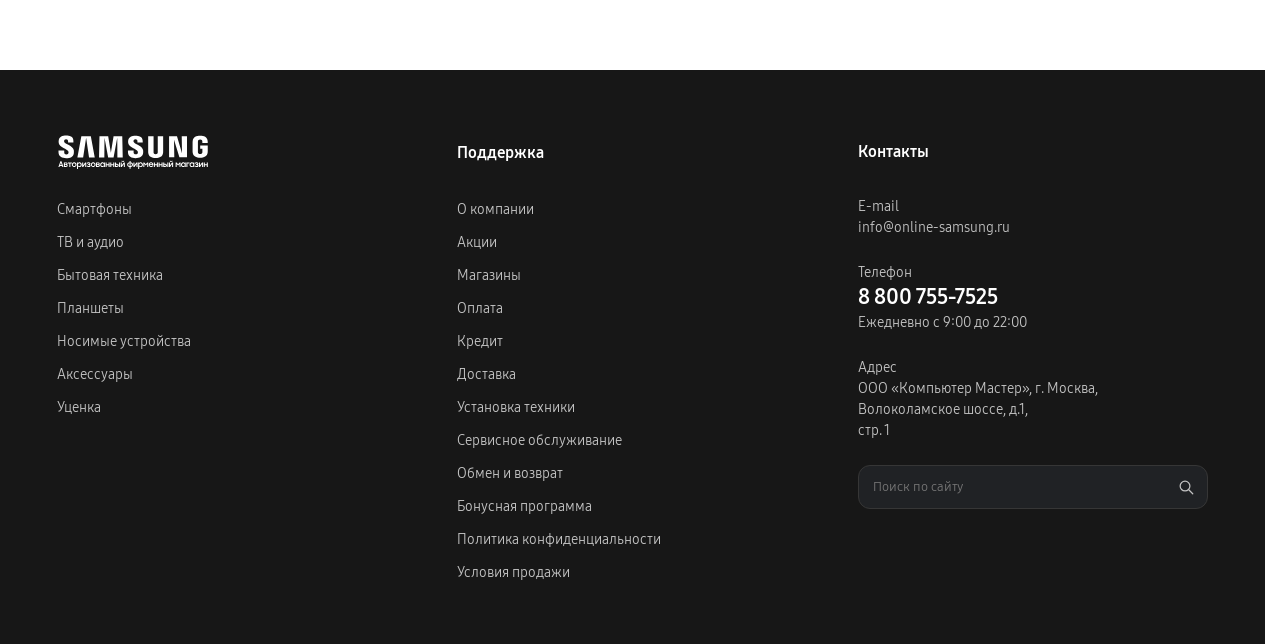
==== commit 96110117: "Remove visible outlines from product and benefit cards" ====
--- a/Главная/index.html
+++ b/Главная/index.html
@@ -1,6 +1,6 @@
 <!DOCTYPE html>
 
-<html lang="ru"><head><meta charset="utf-8"/><meta content="default-src 'self' data: blob:; script-src 'self' 'unsafe-inline'; style-src 'self' 'unsafe-inline'; img-src 'self' data: blob:; font-src 'self' data:; connect-src 'self'; frame-src 'none'; object-src 'none'; form-action 'none'; base-uri 'none'" http-equiv="Content-Security-Policy"/><link href="https://online-samsung.ru/" rel="canonical"/><meta content="Интернет-магазин | Официальный представитель Samsung в Москве. ✔ Широкий ассортимент техники Самсунг и аксессуаров в каталоге с ценами. ✔ Официальная гарантия и сертификаты. ✔ Доставка по Москве и всей России. Звоните или заказывайте на сайте! 8 800 755-7525" name="description"/><meta content="width=device-width, initial-scale=1" name="viewport"/><link href="assets/favicon-36cb4d296213.ico" rel="icon" type="image/vnd.microsoft.icon"/><title>Официальный интернет-магазин Samsung - Online Samsung | Оригинальная продукция с гарантией</title><meta content="#ffffff" name="theme-color"/><meta content="noindex, nofollow" name="robots"/><script id="store-structured-data" type="application/ld+json">{"@context":"https://schema.org","@graph":[{"@type":"OnlineStore","@id":"https://online-samsung.ru/#store","name":"Online Samsung","alternateName":"Авторизованный фирменный магазин Samsung","legalName":"Общество с ограниченной ответственностью «Компьютер Мастер»","url":"https://online-samsung.ru/","logo":"https://aamelinopt-maker.github.io/online-samsung.ru/Главная/client-design/assets/client-logo.svg","email":"info@online-samsung.ru","telephone":"+78007557525","description":"Оригинальная техника Samsung с официальной гарантией и поддержкой после покупки.","taxID":"7701702924","identifier":{"@type":"PropertyValue","propertyID":"ОГРН","value":"1077746291270"},"brand":{"@type":"Brand","name":"Samsung"},"address":{"@type":"PostalAddress","streetAddress":"Волоколамское шоссе, д. 1, стр. 1, офис 408, кабинет 5","addressLocality":"Москва","postalCode":"125080","addressCountry":"RU"},"areaServed":{"@type":"Country","name":"Россия"},"sameAs":["https://reviews.yandex.ru/shop/online-samsung.ru"],"contactPoint":{"@type":"ContactPoint","contactType":"customer service","telephone":"+78007557525","email":"info@online-samsung.ru","availableLanguage":"ru","hoursAvailable":{"@type":"OpeningHoursSpecification","dayOfWeek":["Monday","Tuesday","Wednesday","Thursday","Friday","Saturday","Sunday"],"opens":"09:00","closes":"22:00"}}},{"@type":"WebSite","@id":"https://online-samsung.ru/#website","url":"https://online-samsung.ru/","name":"Online Samsung","inLanguage":"ru-RU","publisher":{"@id":"https://online-samsung.ru/#store"}},{"@type":"WebPage","@id":"https://online-samsung.ru/#webpage","url":"https://online-samsung.ru/","name":"Официальный интернет-магазин Samsung - Online Samsung | Оригинальная продукция с гарантией","description":"Интернет-магазин | Официальный представитель Samsung в Москве. ✔ Широкий ассортимент техники Самсунг и аксессуаров в каталоге с ценами. ✔ Официальная гарантия и сертификаты. ✔ Доставка по Москве и всей России. Звоните или заказывайте на сайте! 8 800 755-7525","inLanguage":"ru-RU","isPartOf":{"@id":"https://online-samsung.ru/#website"},"about":{"@id":"https://online-samsung.ru/#store"},"mainEntity":{"@id":"https://online-samsung.ru/#store"}},{"@type":"ItemList","@id":"https://online-samsung.ru/#categories","name":"Категории техники Samsung","numberOfItems":9,"itemListElement":[{"@type":"ListItem","position":1,"name":"Смартфоны","url":"https://online-samsung.ru/catalog/smartfony"},{"@type":"ListItem","position":2,"name":"Телевизоры","url":"https://online-samsung.ru/catalog/televizory/in-stock"},{"@type":"ListItem","position":3,"name":"Холодильники","url":"https://online-samsung.ru/catalog/tehnika-dlja-kuhni/holodilniki/in-stock"},{"@type":"ListItem","position":4,"name":"Планшеты","url":"https://online-samsung.ru/catalog/planshety/in-stock"},{"@type":"ListItem","position":5,"name":"Смарт-часы","url":"https://online-samsung.ru/catalog/nosimye-ustroystva"},{"@type":"ListItem","position":6,"name":"Пылесосы","url":"https://online-samsung.ru/catalog/bytovaja-tehnika/pylesosy/in-stock"},{"@type":"ListItem","position":7,"name":"Аксессуары","url":"https://online-samsung.ru/catalog/aksessuary/dlya_ustroystv"},{"@type":"ListItem","position":8,"name":"Аудио и видео","url":"https://online-samsung.ru/catalog/audio/in-stock"},{"@type":"ListItem","position":9,"name":"Мониторы","url":"https://online-samsung.ru/catalog/monitory"}]}]}</script><link as="font" crossorigin="anonymous" href="assets/optimized/fonts/SamsungOne-400.woff2" rel="preload" type="font/woff2"/><link as="font" crossorigin="anonymous" href="assets/optimized/fonts/SamsungOne-700.woff2" rel="preload" type="font/woff2"/><link as="font" crossorigin="anonymous" href="assets/optimized/fonts/samsung-sharp-bold.woff2" rel="preload" type="font/woff2"/><link href="page.css?v=293aa563bff5" rel="stylesheet"/></head><body class="client-home"><a class="skip-link" href="#main-content">Перейти к основному содержанию</a><div class="p-topbar"><div class="shell"><a class="client-announcement" href="https://online-samsung.ru/promotion/114">Скидка 3% при онлайн-оплате на сайте</a></div></div><header class="site-header" id="top"><div class="client-utility shell"><button class="client-city" data-city-open=""><span data-city="">Москва</span> <span>(Изменить)</span></button><nav aria-label="Информация магазина"><a href="https://online-samsung.ru/actions">Акции</a><a href="https://online-samsung.ru/shop">Магазины</a><a href="https://online-samsung.ru/delivery">Доставка</a><a href="https://online-samsung.ru/payment">Оплата</a><a href="https://online-samsung.ru/business">Бизнес</a><a href="https://online-samsung.ru/station">Блог</a><a href="https://online-samsung.ru/live" title="Samsung Live">Samsung Live</a></nav><div class="client-utility-meta"><span class="client-hours">Ежедневно с 9:00 до 22:00</span><a class="client-utility-phone" href="tel:88007557525">8 800 755-7525</a><div class="client-account"><button data-login="">Войти</button><button aria-label="Уведомления Нет уведомлений" class="client-notification" data-notifications=""><svg aria-hidden="true" class="icon"><use href="#c-bell"></use></svg></button></div></div></div>
+<html lang="ru"><head><meta charset="utf-8"/><meta content="default-src 'self' data: blob:; script-src 'self' 'unsafe-inline'; style-src 'self' 'unsafe-inline'; img-src 'self' data: blob:; font-src 'self' data:; connect-src 'self'; frame-src 'none'; object-src 'none'; form-action 'none'; base-uri 'none'" http-equiv="Content-Security-Policy"/><link href="https://online-samsung.ru/" rel="canonical"/><meta content="Интернет-магазин | Официальный представитель Samsung в Москве. ✔ Широкий ассортимент техники Самсунг и аксессуаров в каталоге с ценами. ✔ Официальная гарантия и сертификаты. ✔ Доставка по Москве и всей России. Звоните или заказывайте на сайте! 8 800 755-7525" name="description"/><meta content="width=device-width, initial-scale=1" name="viewport"/><link href="assets/favicon-36cb4d296213.ico" rel="icon" type="image/vnd.microsoft.icon"/><title>Официальный интернет-магазин Samsung - Online Samsung | Оригинальная продукция с гарантией</title><meta content="#ffffff" name="theme-color"/><meta content="noindex, nofollow" name="robots"/><script id="store-structured-data" type="application/ld+json">{"@context":"https://schema.org","@graph":[{"@type":"OnlineStore","@id":"https://online-samsung.ru/#store","name":"Online Samsung","alternateName":"Авторизованный фирменный магазин Samsung","legalName":"Общество с ограниченной ответственностью «Компьютер Мастер»","url":"https://online-samsung.ru/","logo":"https://aamelinopt-maker.github.io/online-samsung.ru/Главная/client-design/assets/client-logo.svg","email":"info@online-samsung.ru","telephone":"+78007557525","description":"Оригинальная техника Samsung с официальной гарантией и поддержкой после покупки.","taxID":"7701702924","identifier":{"@type":"PropertyValue","propertyID":"ОГРН","value":"1077746291270"},"brand":{"@type":"Brand","name":"Samsung"},"address":{"@type":"PostalAddress","streetAddress":"Волоколамское шоссе, д. 1, стр. 1, офис 408, кабинет 5","addressLocality":"Москва","postalCode":"125080","addressCountry":"RU"},"areaServed":{"@type":"Country","name":"Россия"},"sameAs":["https://reviews.yandex.ru/shop/online-samsung.ru"],"contactPoint":{"@type":"ContactPoint","contactType":"customer service","telephone":"+78007557525","email":"info@online-samsung.ru","availableLanguage":"ru","hoursAvailable":{"@type":"OpeningHoursSpecification","dayOfWeek":["Monday","Tuesday","Wednesday","Thursday","Friday","Saturday","Sunday"],"opens":"09:00","closes":"22:00"}}},{"@type":"WebSite","@id":"https://online-samsung.ru/#website","url":"https://online-samsung.ru/","name":"Online Samsung","inLanguage":"ru-RU","publisher":{"@id":"https://online-samsung.ru/#store"}},{"@type":"WebPage","@id":"https://online-samsung.ru/#webpage","url":"https://online-samsung.ru/","name":"Официальный интернет-магазин Samsung - Online Samsung | Оригинальная продукция с гарантией","description":"Интернет-магазин | Официальный представитель Samsung в Москве. ✔ Широкий ассортимент техники Самсунг и аксессуаров в каталоге с ценами. ✔ Официальная гарантия и сертификаты. ✔ Доставка по Москве и всей России. Звоните или заказывайте на сайте! 8 800 755-7525","inLanguage":"ru-RU","isPartOf":{"@id":"https://online-samsung.ru/#website"},"about":{"@id":"https://online-samsung.ru/#store"},"mainEntity":{"@id":"https://online-samsung.ru/#store"}},{"@type":"ItemList","@id":"https://online-samsung.ru/#categories","name":"Категории техники Samsung","numberOfItems":9,"itemListElement":[{"@type":"ListItem","position":1,"name":"Смартфоны","url":"https://online-samsung.ru/catalog/smartfony"},{"@type":"ListItem","position":2,"name":"Телевизоры","url":"https://online-samsung.ru/catalog/televizory/in-stock"},{"@type":"ListItem","position":3,"name":"Холодильники","url":"https://online-samsung.ru/catalog/tehnika-dlja-kuhni/holodilniki/in-stock"},{"@type":"ListItem","position":4,"name":"Планшеты","url":"https://online-samsung.ru/catalog/planshety/in-stock"},{"@type":"ListItem","position":5,"name":"Смарт-часы","url":"https://online-samsung.ru/catalog/nosimye-ustroystva"},{"@type":"ListItem","position":6,"name":"Пылесосы","url":"https://online-samsung.ru/catalog/bytovaja-tehnika/pylesosy/in-stock"},{"@type":"ListItem","position":7,"name":"Аксессуары","url":"https://online-samsung.ru/catalog/aksessuary/dlya_ustroystv"},{"@type":"ListItem","position":8,"name":"Аудио и видео","url":"https://online-samsung.ru/catalog/audio/in-stock"},{"@type":"ListItem","position":9,"name":"Мониторы","url":"https://online-samsung.ru/catalog/monitory"}]}]}</script><link as="font" crossorigin="anonymous" href="assets/optimized/fonts/SamsungOne-400.woff2" rel="preload" type="font/woff2"/><link as="font" crossorigin="anonymous" href="assets/optimized/fonts/SamsungOne-700.woff2" rel="preload" type="font/woff2"/><link as="font" crossorigin="anonymous" href="assets/optimized/fonts/samsung-sharp-bold.woff2" rel="preload" type="font/woff2"/><link href="page.css?v=e7cc585e8b56" rel="stylesheet"/></head><body class="client-home"><a class="skip-link" href="#main-content">Перейти к основному содержанию</a><div class="p-topbar"><div class="shell"><a class="client-announcement" href="https://online-samsung.ru/promotion/114">Скидка 3% при онлайн-оплате на сайте</a></div></div><header class="site-header" id="top"><div class="client-utility shell"><button class="client-city" data-city-open=""><span data-city="">Москва</span> <span>(Изменить)</span></button><nav aria-label="Информация магазина"><a href="https://online-samsung.ru/actions">Акции</a><a href="https://online-samsung.ru/shop">Магазины</a><a href="https://online-samsung.ru/delivery">Доставка</a><a href="https://online-samsung.ru/payment">Оплата</a><a href="https://online-samsung.ru/business">Бизнес</a><a href="https://online-samsung.ru/station">Блог</a><a href="https://online-samsung.ru/live" title="Samsung Live">Samsung Live</a></nav><div class="client-utility-meta"><span class="client-hours">Ежедневно с 9:00 до 22:00</span><a class="client-utility-phone" href="tel:88007557525">8 800 755-7525</a><div class="client-account"><button data-login="">Войти</button><button aria-label="Уведомления Нет уведомлений" class="client-notification" data-notifications=""><svg aria-hidden="true" class="icon"><use href="#c-bell"></use></svg></button></div></div></div>
 <div class="nav-bar shell">
 <a aria-label="Online Samsung — на главную" class="brand" href="index.html"><img alt="Samsung — авторизованный фирменный магазин" height="40" src="client-design/assets/client-logo.svg" width="166"/></a>
 <button aria-controls="mobile-nav" aria-expanded="false" aria-label="Открыть меню" class="a-catalog-toggle" id="menu-toggle" type="button"><svg aria-hidden="true" class="icon"><use href="#i-menu"></use></svg></button>
--- a/Главная/page.css
+++ b/Главная/page.css
@@ -2663,7 +2663,7 @@
 .m-category-media { display: block; }
 [data-image-matte] > img { mix-blend-mode: darken; filter: brightness(var(--matte-boost,1)); }
 .m-product-visual > span, .m-daily-visual > span { position: absolute; inset: 0; display: block; }
-.client-home .m-product-card { min-height: 0; border-radius: var(--card-radius); border-color: var(--line); background: var(--surface); }
+.client-home .m-product-card { min-height: 0; border-radius: var(--card-radius); border-color: transparent; background: var(--surface); }
 .client-home .m-product-card:hover { background: #eee; }
 .client-home .faq-contact { border: 1px solid var(--line); border-radius: var(--card-radius); }
 .client-home #faq .faq-contact img { right: -75px; bottom: 4px; }
@@ -2977,7 +2977,7 @@
 .client-reason-proof strong { font-family: SamsungSharp,Arial,sans-serif; font-size: clamp(36px,3.1vw,46px); line-height: 1.15; letter-spacing: -.04em; font-weight: 700; }
 .client-reason-proof > span { font-size: 13px; line-height: 1.5; color: var(--line); }
 .client-reason-store-bottom > .text-link { margin-top: 28px; font-size: 13px; }
-.client-reason-card { display: flex; flex-direction: column; padding: 28px 30px 30px; border-color: var(--line); background: var(--surface); transition: background .3s; }
+.client-reason-card { display: flex; flex-direction: column; padding: 28px 30px 30px; border-color: transparent; background: var(--surface); transition: background .3s; }
 .client-reason-card-top { position: relative; margin-bottom: 24px; }
 .client-reason-symbol { display: grid; place-items: center; width: 64px; height: 64px; }
 .client-reason-symbol > img { display: block; width: 64px; height: 64px; object-fit: contain; }
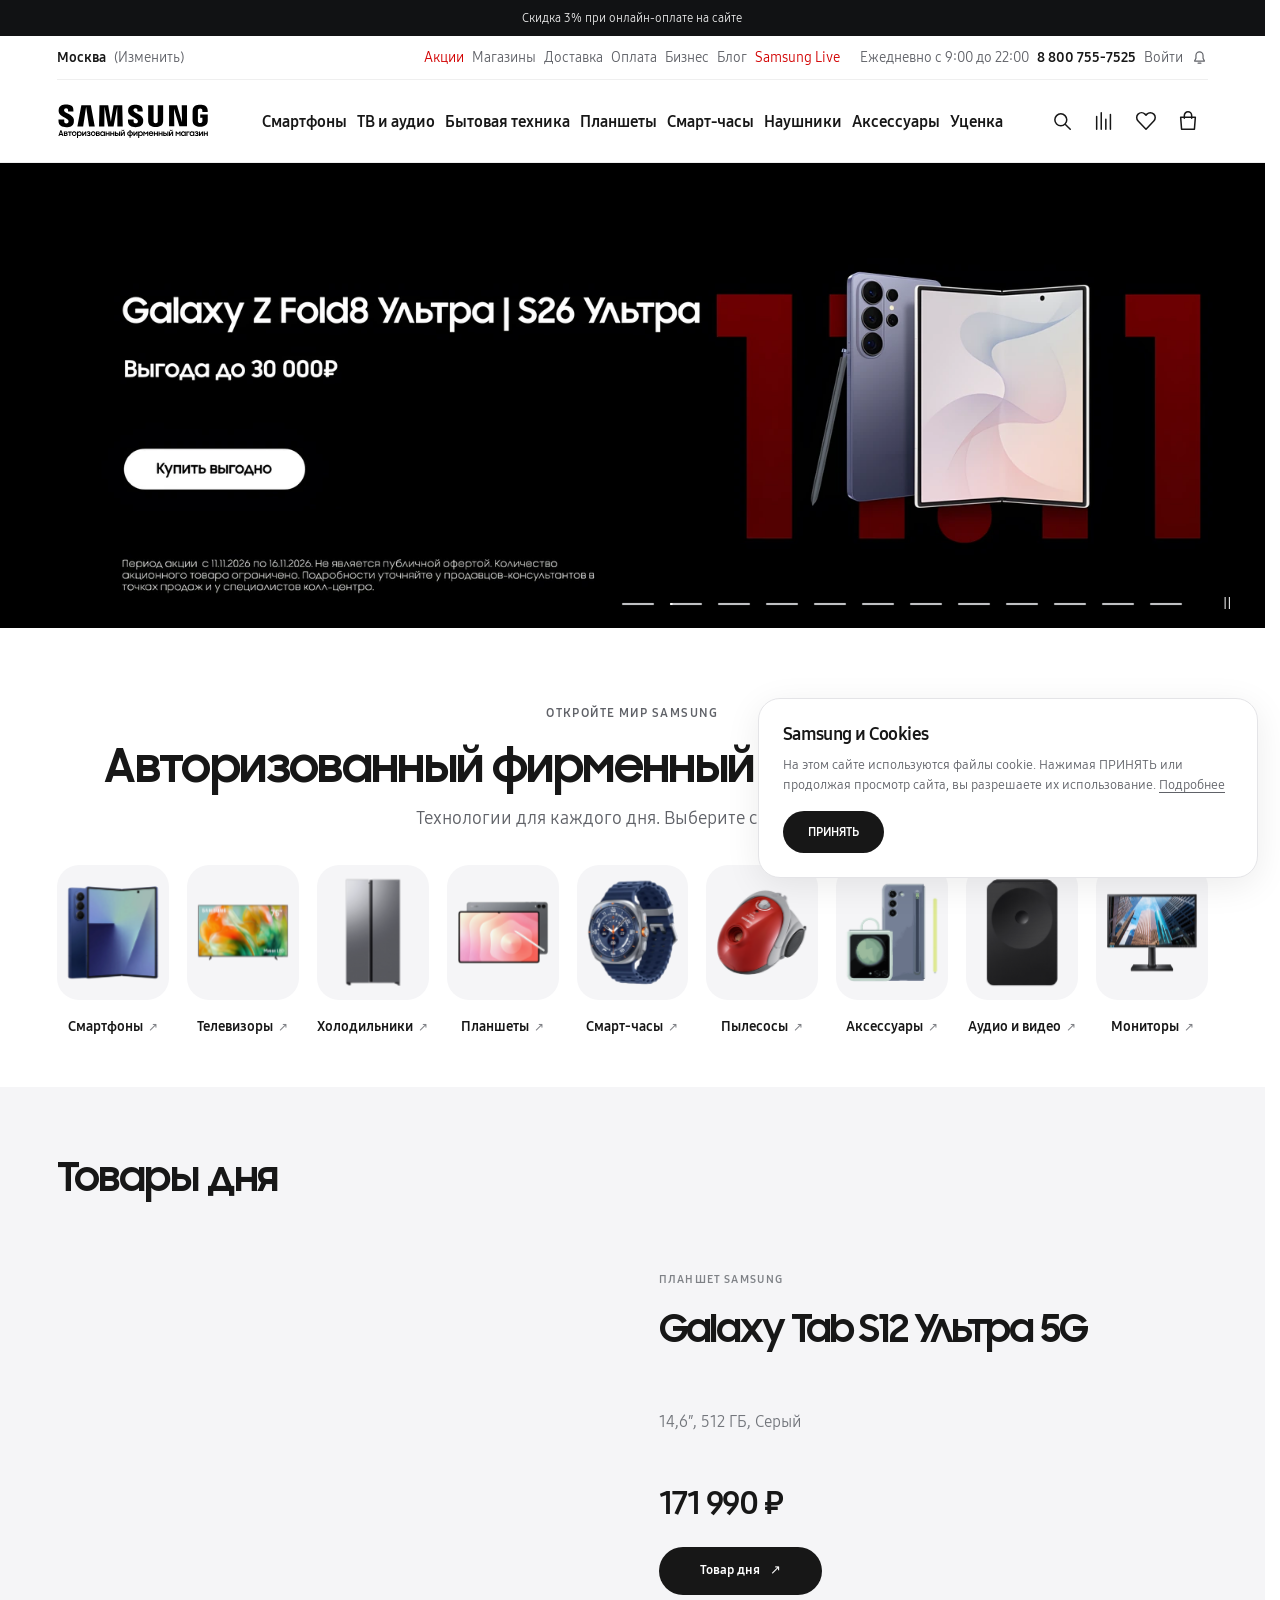
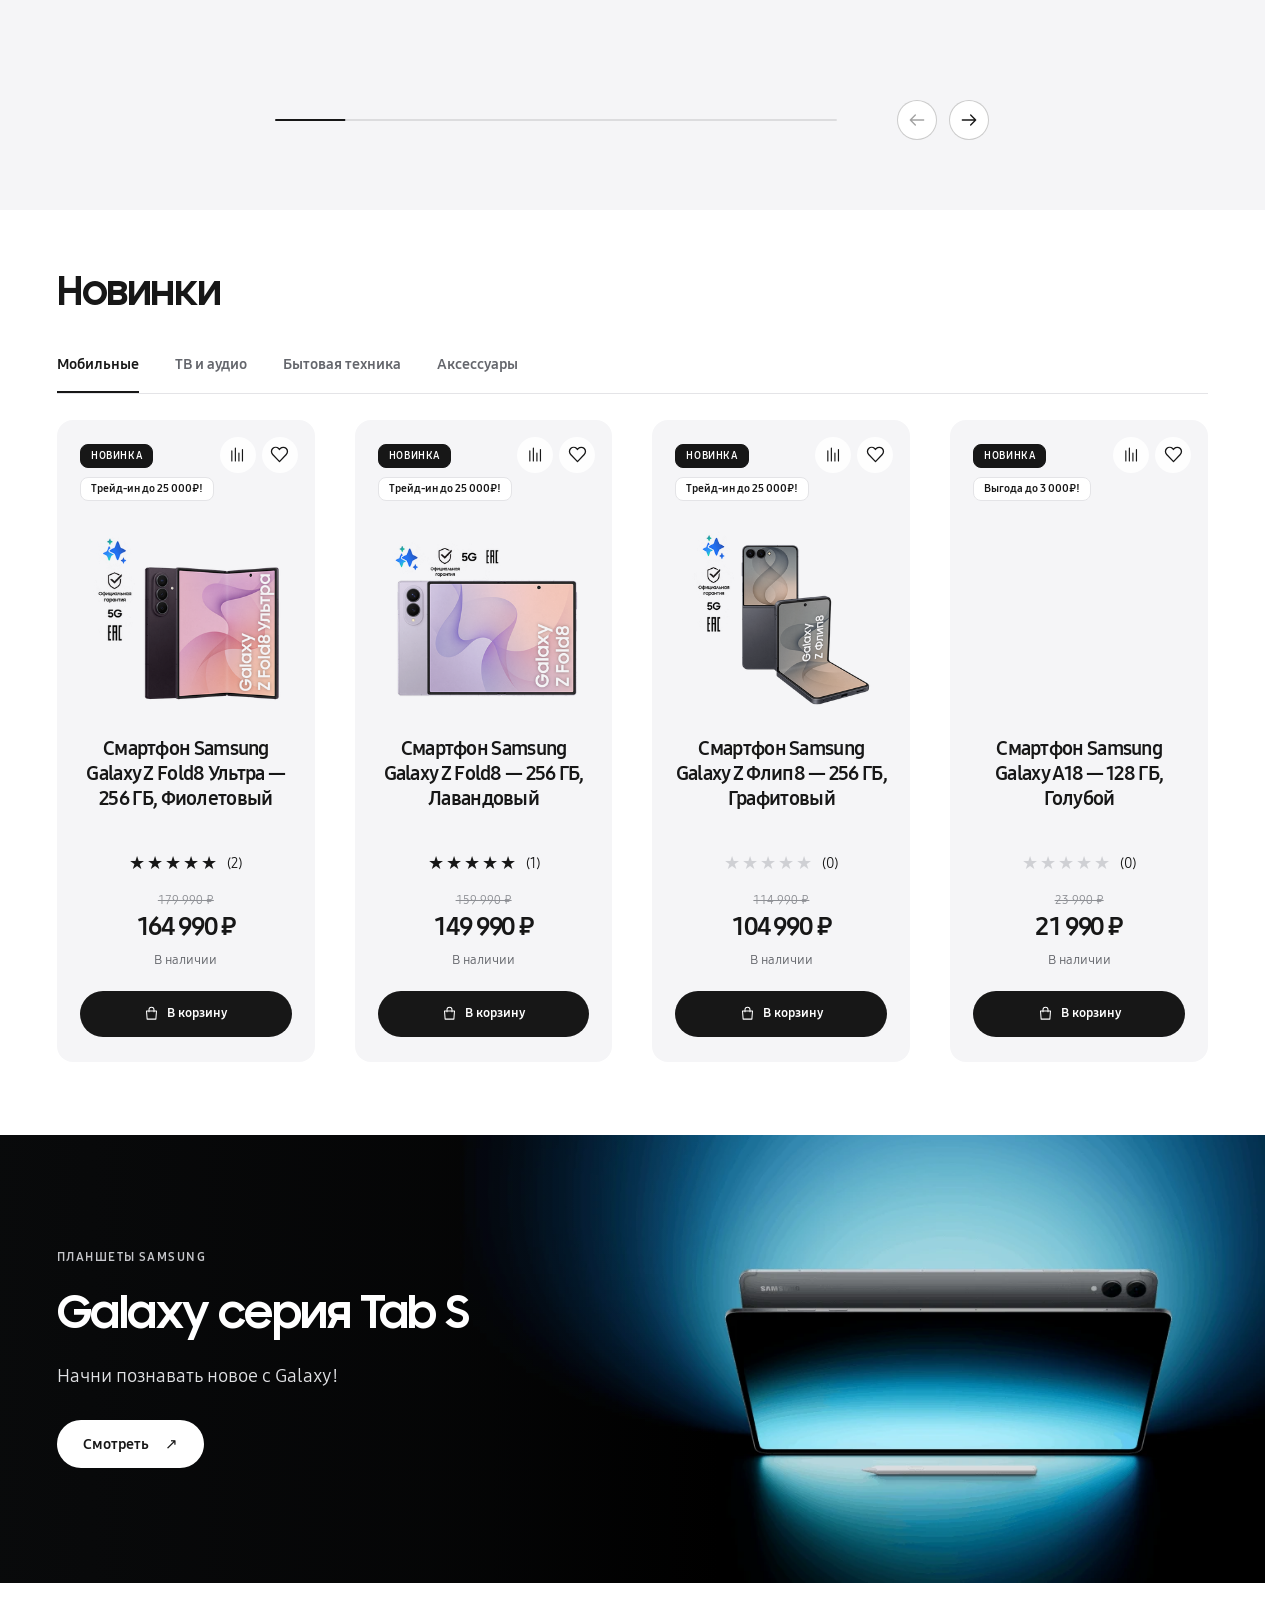
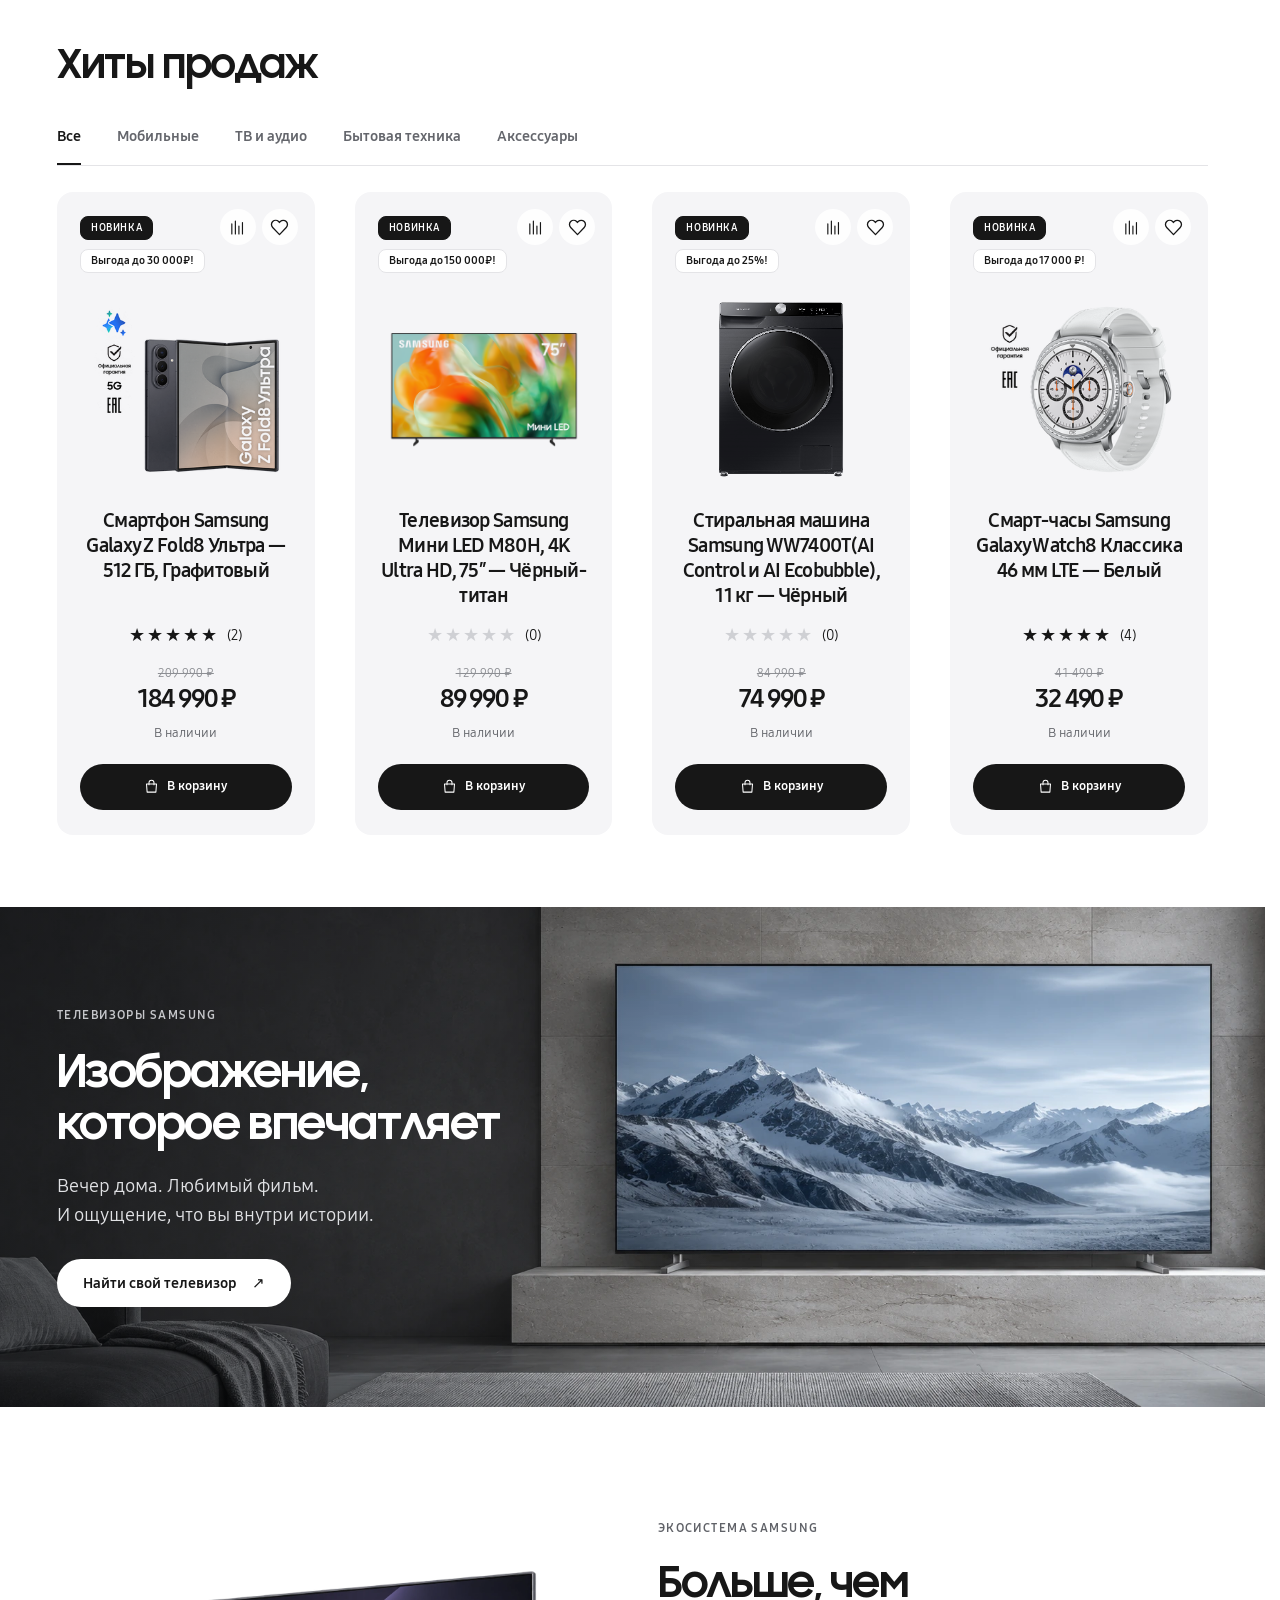
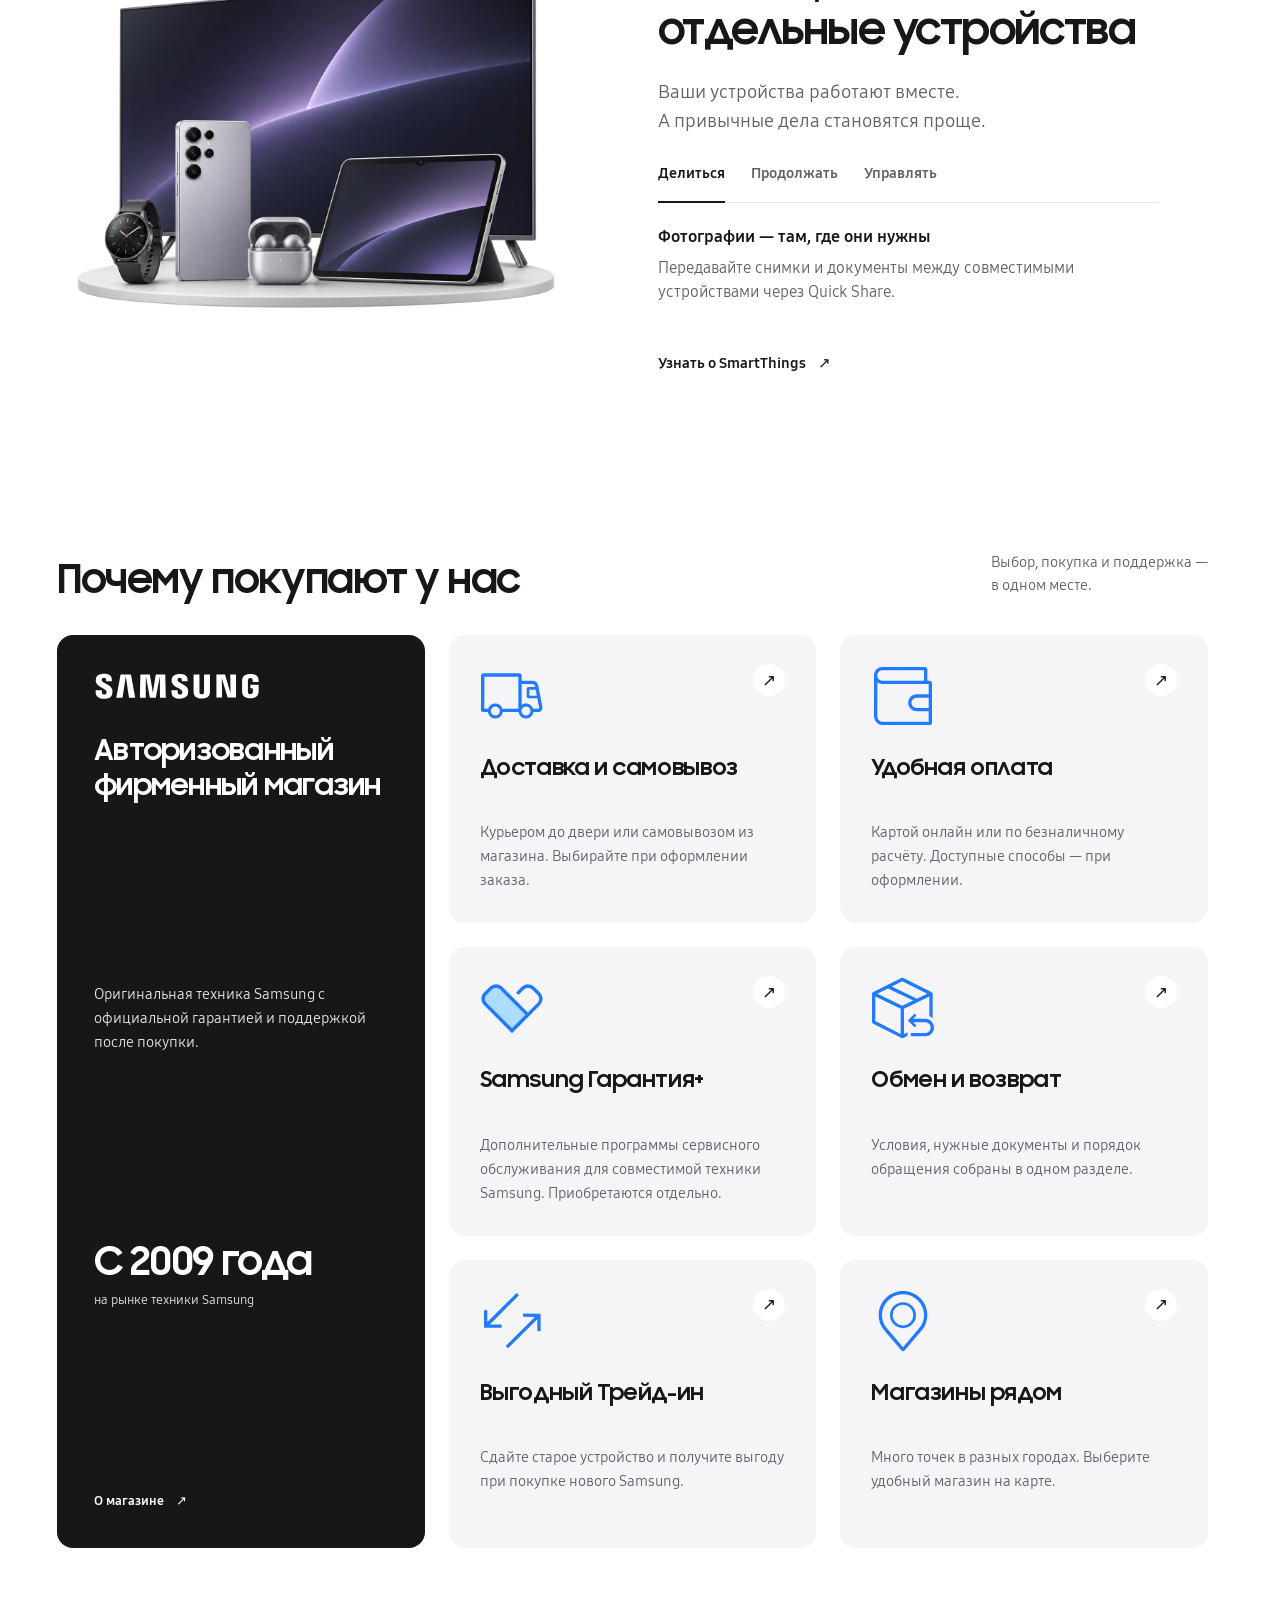
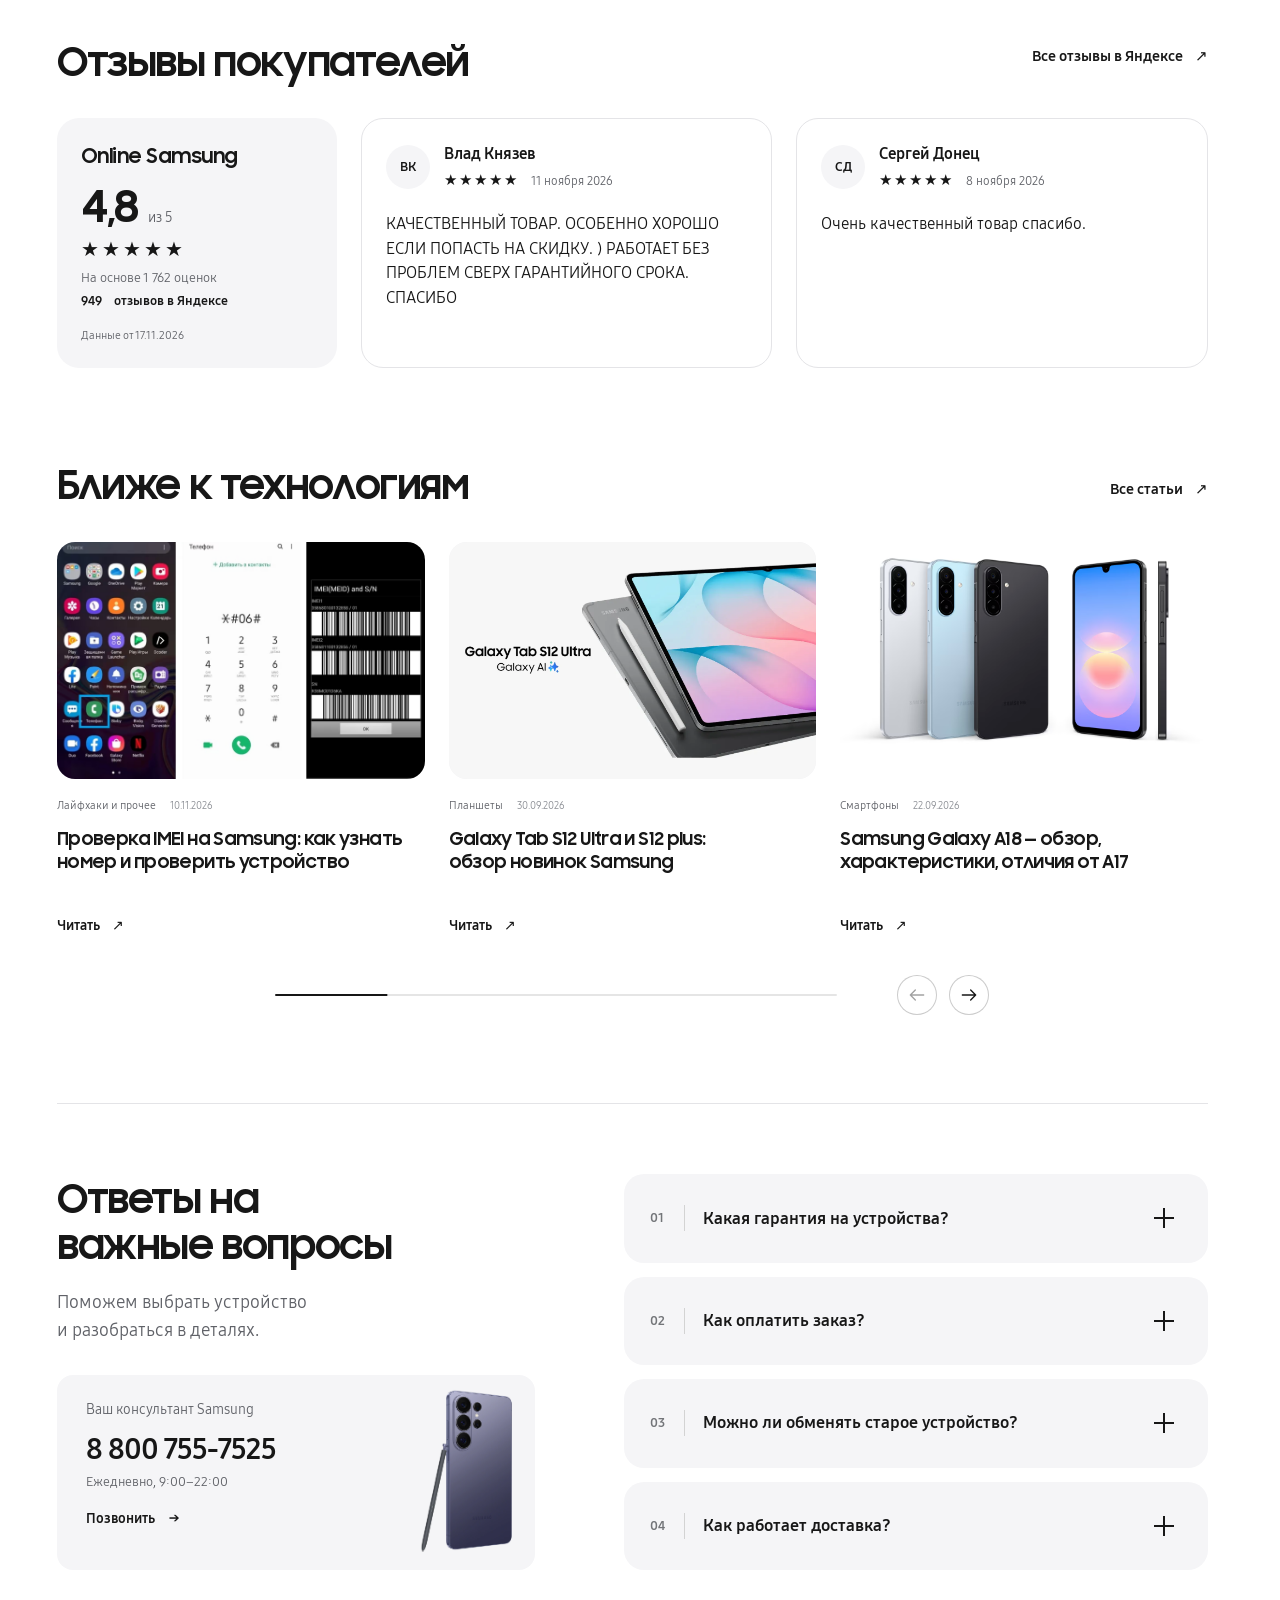
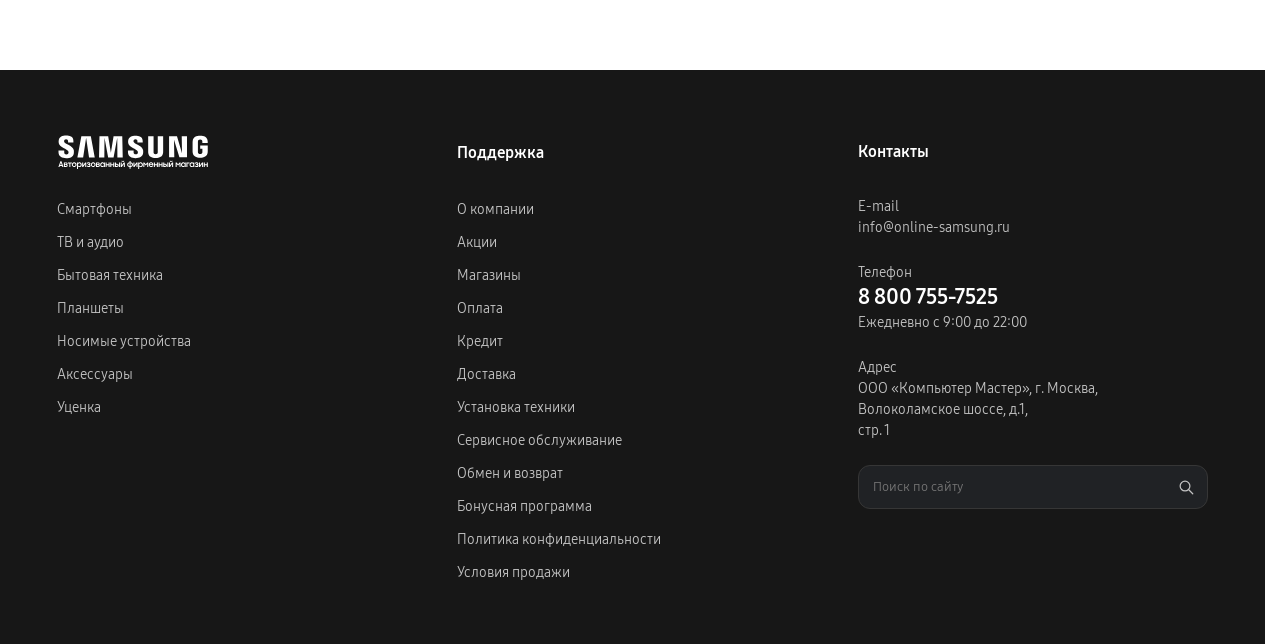
==== commit 27bd659d: "Keep consultant and FAQ cards free of visible borders" ====
--- a/Главная/index.html
+++ b/Главная/index.html
@@ -1,6 +1,6 @@
 <!DOCTYPE html>
 
-<html lang="ru"><head><meta charset="utf-8"/><meta content="default-src 'self' data: blob:; script-src 'self' 'unsafe-inline'; style-src 'self' 'unsafe-inline'; img-src 'self' data: blob:; font-src 'self' data:; connect-src 'self'; frame-src 'none'; object-src 'none'; form-action 'none'; base-uri 'none'" http-equiv="Content-Security-Policy"/><link href="https://online-samsung.ru/" rel="canonical"/><meta content="Интернет-магазин | Официальный представитель Samsung в Москве. ✔ Широкий ассортимент техники Самсунг и аксессуаров в каталоге с ценами. ✔ Официальная гарантия и сертификаты. ✔ Доставка по Москве и всей России. Звоните или заказывайте на сайте! 8 800 755-7525" name="description"/><meta content="width=device-width, initial-scale=1" name="viewport"/><link href="assets/favicon-36cb4d296213.ico" rel="icon" type="image/vnd.microsoft.icon"/><title>Официальный интернет-магазин Samsung - Online Samsung | Оригинальная продукция с гарантией</title><meta content="#ffffff" name="theme-color"/><meta content="noindex, nofollow" name="robots"/><script id="store-structured-data" type="application/ld+json">{"@context":"https://schema.org","@graph":[{"@type":"OnlineStore","@id":"https://online-samsung.ru/#store","name":"Online Samsung","alternateName":"Авторизованный фирменный магазин Samsung","legalName":"Общество с ограниченной ответственностью «Компьютер Мастер»","url":"https://online-samsung.ru/","logo":"https://aamelinopt-maker.github.io/online-samsung.ru/Главная/client-design/assets/client-logo.svg","email":"info@online-samsung.ru","telephone":"+78007557525","description":"Оригинальная техника Samsung с официальной гарантией и поддержкой после покупки.","taxID":"7701702924","identifier":{"@type":"PropertyValue","propertyID":"ОГРН","value":"1077746291270"},"brand":{"@type":"Brand","name":"Samsung"},"address":{"@type":"PostalAddress","streetAddress":"Волоколамское шоссе, д. 1, стр. 1, офис 408, кабинет 5","addressLocality":"Москва","postalCode":"125080","addressCountry":"RU"},"areaServed":{"@type":"Country","name":"Россия"},"sameAs":["https://reviews.yandex.ru/shop/online-samsung.ru"],"contactPoint":{"@type":"ContactPoint","contactType":"customer service","telephone":"+78007557525","email":"info@online-samsung.ru","availableLanguage":"ru","hoursAvailable":{"@type":"OpeningHoursSpecification","dayOfWeek":["Monday","Tuesday","Wednesday","Thursday","Friday","Saturday","Sunday"],"opens":"09:00","closes":"22:00"}}},{"@type":"WebSite","@id":"https://online-samsung.ru/#website","url":"https://online-samsung.ru/","name":"Online Samsung","inLanguage":"ru-RU","publisher":{"@id":"https://online-samsung.ru/#store"}},{"@type":"WebPage","@id":"https://online-samsung.ru/#webpage","url":"https://online-samsung.ru/","name":"Официальный интернет-магазин Samsung - Online Samsung | Оригинальная продукция с гарантией","description":"Интернет-магазин | Официальный представитель Samsung в Москве. ✔ Широкий ассортимент техники Самсунг и аксессуаров в каталоге с ценами. ✔ Официальная гарантия и сертификаты. ✔ Доставка по Москве и всей России. Звоните или заказывайте на сайте! 8 800 755-7525","inLanguage":"ru-RU","isPartOf":{"@id":"https://online-samsung.ru/#website"},"about":{"@id":"https://online-samsung.ru/#store"},"mainEntity":{"@id":"https://online-samsung.ru/#store"}},{"@type":"ItemList","@id":"https://online-samsung.ru/#categories","name":"Категории техники Samsung","numberOfItems":9,"itemListElement":[{"@type":"ListItem","position":1,"name":"Смартфоны","url":"https://online-samsung.ru/catalog/smartfony"},{"@type":"ListItem","position":2,"name":"Телевизоры","url":"https://online-samsung.ru/catalog/televizory/in-stock"},{"@type":"ListItem","position":3,"name":"Холодильники","url":"https://online-samsung.ru/catalog/tehnika-dlja-kuhni/holodilniki/in-stock"},{"@type":"ListItem","position":4,"name":"Планшеты","url":"https://online-samsung.ru/catalog/planshety/in-stock"},{"@type":"ListItem","position":5,"name":"Смарт-часы","url":"https://online-samsung.ru/catalog/nosimye-ustroystva"},{"@type":"ListItem","position":6,"name":"Пылесосы","url":"https://online-samsung.ru/catalog/bytovaja-tehnika/pylesosy/in-stock"},{"@type":"ListItem","position":7,"name":"Аксессуары","url":"https://online-samsung.ru/catalog/aksessuary/dlya_ustroystv"},{"@type":"ListItem","position":8,"name":"Аудио и видео","url":"https://online-samsung.ru/catalog/audio/in-stock"},{"@type":"ListItem","position":9,"name":"Мониторы","url":"https://online-samsung.ru/catalog/monitory"}]}]}</script><link as="font" crossorigin="anonymous" href="assets/optimized/fonts/SamsungOne-400.woff2" rel="preload" type="font/woff2"/><link as="font" crossorigin="anonymous" href="assets/optimized/fonts/SamsungOne-700.woff2" rel="preload" type="font/woff2"/><link as="font" crossorigin="anonymous" href="assets/optimized/fonts/samsung-sharp-bold.woff2" rel="preload" type="font/woff2"/><link href="page.css?v=e7cc585e8b56" rel="stylesheet"/></head><body class="client-home"><a class="skip-link" href="#main-content">Перейти к основному содержанию</a><div class="p-topbar"><div class="shell"><a class="client-announcement" href="https://online-samsung.ru/promotion/114">Скидка 3% при онлайн-оплате на сайте</a></div></div><header class="site-header" id="top"><div class="client-utility shell"><button class="client-city" data-city-open=""><span data-city="">Москва</span> <span>(Изменить)</span></button><nav aria-label="Информация магазина"><a href="https://online-samsung.ru/actions">Акции</a><a href="https://online-samsung.ru/shop">Магазины</a><a href="https://online-samsung.ru/delivery">Доставка</a><a href="https://online-samsung.ru/payment">Оплата</a><a href="https://online-samsung.ru/business">Бизнес</a><a href="https://online-samsung.ru/station">Блог</a><a href="https://online-samsung.ru/live" title="Samsung Live">Samsung Live</a></nav><div class="client-utility-meta"><span class="client-hours">Ежедневно с 9:00 до 22:00</span><a class="client-utility-phone" href="tel:88007557525">8 800 755-7525</a><div class="client-account"><button data-login="">Войти</button><button aria-label="Уведомления Нет уведомлений" class="client-notification" data-notifications=""><svg aria-hidden="true" class="icon"><use href="#c-bell"></use></svg></button></div></div></div>
+<html lang="ru"><head><meta charset="utf-8"/><meta content="default-src 'self' data: blob:; script-src 'self' 'unsafe-inline'; style-src 'self' 'unsafe-inline'; img-src 'self' data: blob:; font-src 'self' data:; connect-src 'self'; frame-src 'none'; object-src 'none'; form-action 'none'; base-uri 'none'" http-equiv="Content-Security-Policy"/><link href="https://online-samsung.ru/" rel="canonical"/><meta content="Интернет-магазин | Официальный представитель Samsung в Москве. ✔ Широкий ассортимент техники Самсунг и аксессуаров в каталоге с ценами. ✔ Официальная гарантия и сертификаты. ✔ Доставка по Москве и всей России. Звоните или заказывайте на сайте! 8 800 755-7525" name="description"/><meta content="width=device-width, initial-scale=1" name="viewport"/><link href="assets/favicon-36cb4d296213.ico" rel="icon" type="image/vnd.microsoft.icon"/><title>Официальный интернет-магазин Samsung - Online Samsung | Оригинальная продукция с гарантией</title><meta content="#ffffff" name="theme-color"/><meta content="noindex, nofollow" name="robots"/><script id="store-structured-data" type="application/ld+json">{"@context":"https://schema.org","@graph":[{"@type":"OnlineStore","@id":"https://online-samsung.ru/#store","name":"Online Samsung","alternateName":"Авторизованный фирменный магазин Samsung","legalName":"Общество с ограниченной ответственностью «Компьютер Мастер»","url":"https://online-samsung.ru/","logo":"https://aamelinopt-maker.github.io/online-samsung.ru/Главная/client-design/assets/client-logo.svg","email":"info@online-samsung.ru","telephone":"+78007557525","description":"Оригинальная техника Samsung с официальной гарантией и поддержкой после покупки.","taxID":"7701702924","identifier":{"@type":"PropertyValue","propertyID":"ОГРН","value":"1077746291270"},"brand":{"@type":"Brand","name":"Samsung"},"address":{"@type":"PostalAddress","streetAddress":"Волоколамское шоссе, д. 1, стр. 1, офис 408, кабинет 5","addressLocality":"Москва","postalCode":"125080","addressCountry":"RU"},"areaServed":{"@type":"Country","name":"Россия"},"sameAs":["https://reviews.yandex.ru/shop/online-samsung.ru"],"contactPoint":{"@type":"ContactPoint","contactType":"customer service","telephone":"+78007557525","email":"info@online-samsung.ru","availableLanguage":"ru","hoursAvailable":{"@type":"OpeningHoursSpecification","dayOfWeek":["Monday","Tuesday","Wednesday","Thursday","Friday","Saturday","Sunday"],"opens":"09:00","closes":"22:00"}}},{"@type":"WebSite","@id":"https://online-samsung.ru/#website","url":"https://online-samsung.ru/","name":"Online Samsung","inLanguage":"ru-RU","publisher":{"@id":"https://online-samsung.ru/#store"}},{"@type":"WebPage","@id":"https://online-samsung.ru/#webpage","url":"https://online-samsung.ru/","name":"Официальный интернет-магазин Samsung - Online Samsung | Оригинальная продукция с гарантией","description":"Интернет-магазин | Официальный представитель Samsung в Москве. ✔ Широкий ассортимент техники Самсунг и аксессуаров в каталоге с ценами. ✔ Официальная гарантия и сертификаты. ✔ Доставка по Москве и всей России. Звоните или заказывайте на сайте! 8 800 755-7525","inLanguage":"ru-RU","isPartOf":{"@id":"https://online-samsung.ru/#website"},"about":{"@id":"https://online-samsung.ru/#store"},"mainEntity":{"@id":"https://online-samsung.ru/#store"}},{"@type":"ItemList","@id":"https://online-samsung.ru/#categories","name":"Категории техники Samsung","numberOfItems":9,"itemListElement":[{"@type":"ListItem","position":1,"name":"Смартфоны","url":"https://online-samsung.ru/catalog/smartfony"},{"@type":"ListItem","position":2,"name":"Телевизоры","url":"https://online-samsung.ru/catalog/televizory/in-stock"},{"@type":"ListItem","position":3,"name":"Холодильники","url":"https://online-samsung.ru/catalog/tehnika-dlja-kuhni/holodilniki/in-stock"},{"@type":"ListItem","position":4,"name":"Планшеты","url":"https://online-samsung.ru/catalog/planshety/in-stock"},{"@type":"ListItem","position":5,"name":"Смарт-часы","url":"https://online-samsung.ru/catalog/nosimye-ustroystva"},{"@type":"ListItem","position":6,"name":"Пылесосы","url":"https://online-samsung.ru/catalog/bytovaja-tehnika/pylesosy/in-stock"},{"@type":"ListItem","position":7,"name":"Аксессуары","url":"https://online-samsung.ru/catalog/aksessuary/dlya_ustroystv"},{"@type":"ListItem","position":8,"name":"Аудио и видео","url":"https://online-samsung.ru/catalog/audio/in-stock"},{"@type":"ListItem","position":9,"name":"Мониторы","url":"https://online-samsung.ru/catalog/monitory"}]}]}</script><link as="font" crossorigin="anonymous" href="assets/optimized/fonts/SamsungOne-400.woff2" rel="preload" type="font/woff2"/><link as="font" crossorigin="anonymous" href="assets/optimized/fonts/SamsungOne-700.woff2" rel="preload" type="font/woff2"/><link as="font" crossorigin="anonymous" href="assets/optimized/fonts/samsung-sharp-bold.woff2" rel="preload" type="font/woff2"/><link href="page.css?v=99ee75b196a9" rel="stylesheet"/></head><body class="client-home"><a class="skip-link" href="#main-content">Перейти к основному содержанию</a><div class="p-topbar"><div class="shell"><a class="client-announcement" href="https://online-samsung.ru/promotion/114">Скидка 3% при онлайн-оплате на сайте</a></div></div><header class="site-header" id="top"><div class="client-utility shell"><button class="client-city" data-city-open=""><span data-city="">Москва</span> <span>(Изменить)</span></button><nav aria-label="Информация магазина"><a href="https://online-samsung.ru/actions">Акции</a><a href="https://online-samsung.ru/shop">Магазины</a><a href="https://online-samsung.ru/delivery">Доставка</a><a href="https://online-samsung.ru/payment">Оплата</a><a href="https://online-samsung.ru/business">Бизнес</a><a href="https://online-samsung.ru/station">Блог</a><a href="https://online-samsung.ru/live" title="Samsung Live">Samsung Live</a></nav><div class="client-utility-meta"><span class="client-hours">Ежедневно с 9:00 до 22:00</span><a class="client-utility-phone" href="tel:88007557525">8 800 755-7525</a><div class="client-account"><button data-login="">Войти</button><button aria-label="Уведомления Нет уведомлений" class="client-notification" data-notifications=""><svg aria-hidden="true" class="icon"><use href="#c-bell"></use></svg></button></div></div></div>
 <div class="nav-bar shell">
 <a aria-label="Online Samsung — на главную" class="brand" href="index.html"><img alt="Samsung — авторизованный фирменный магазин" height="40" src="client-design/assets/client-logo.svg" width="166"/></a>
 <button aria-controls="mobile-nav" aria-expanded="false" aria-label="Открыть меню" class="a-catalog-toggle" id="menu-toggle" type="button"><svg aria-hidden="true" class="icon"><use href="#i-menu"></use></svg></button>
--- a/Главная/page.css
+++ b/Главная/page.css
@@ -2665,7 +2665,8 @@
 .m-product-visual > span, .m-daily-visual > span { position: absolute; inset: 0; display: block; }
 .client-home .m-product-card { min-height: 0; border-radius: var(--card-radius); border-color: transparent; background: var(--surface); }
 .client-home .m-product-card:hover { background: #eee; }
-.client-home .faq-contact { border: 1px solid var(--line); border-radius: var(--card-radius); }
+.client-home .faq-contact { border: 1px solid transparent; border-radius: var(--card-radius); }
+.client-home #faq details { border-color: transparent; }
 .client-home #faq .faq-contact img { right: -75px; bottom: 4px; }
 @media(max-width:1000px) { .client-home #faq .faq-contact img { bottom: 12px; } }
 .client-home #faq .faq-plus { --faq-sign-size: 24px; position: relative; justify-self: center; width: var(--faq-sign-size); height: var(--faq-sign-size); border-radius: 0; background: transparent; color: var(--ink); font-size: 0; transform: none; transition: none; }
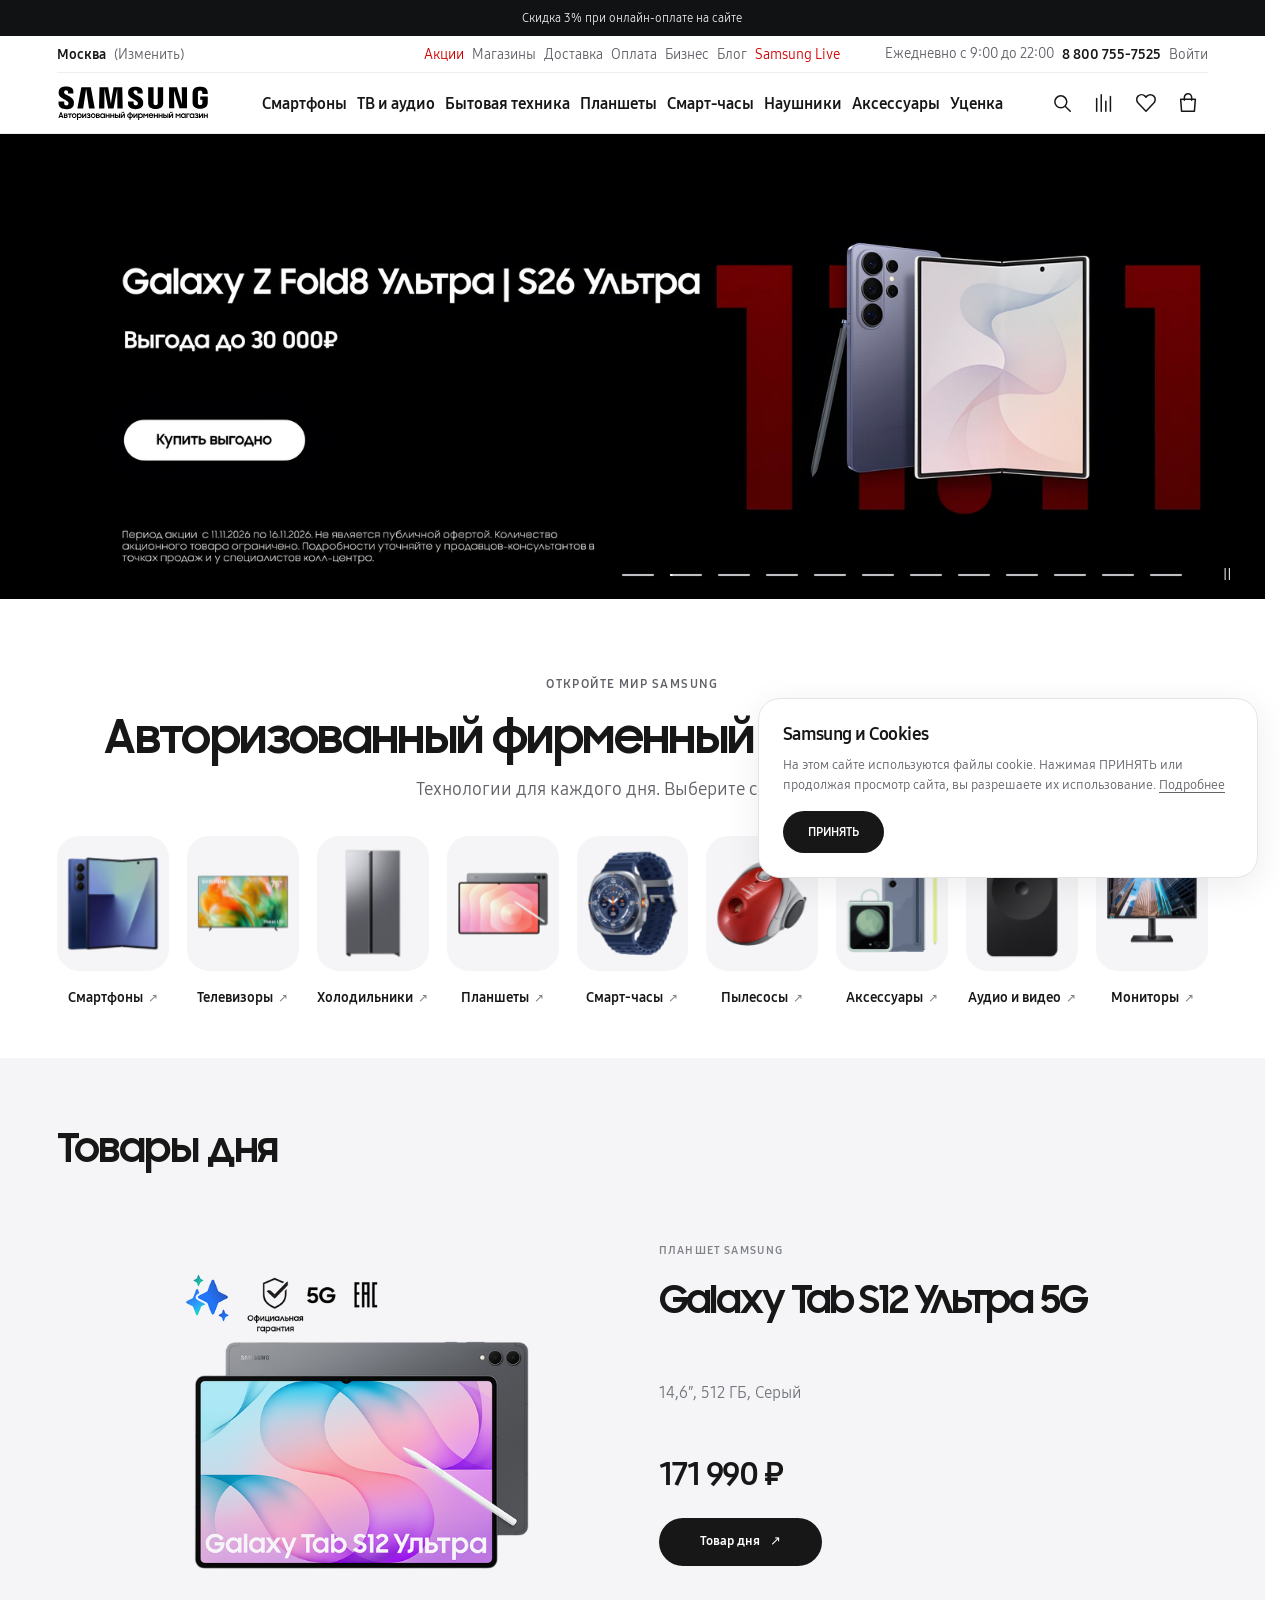
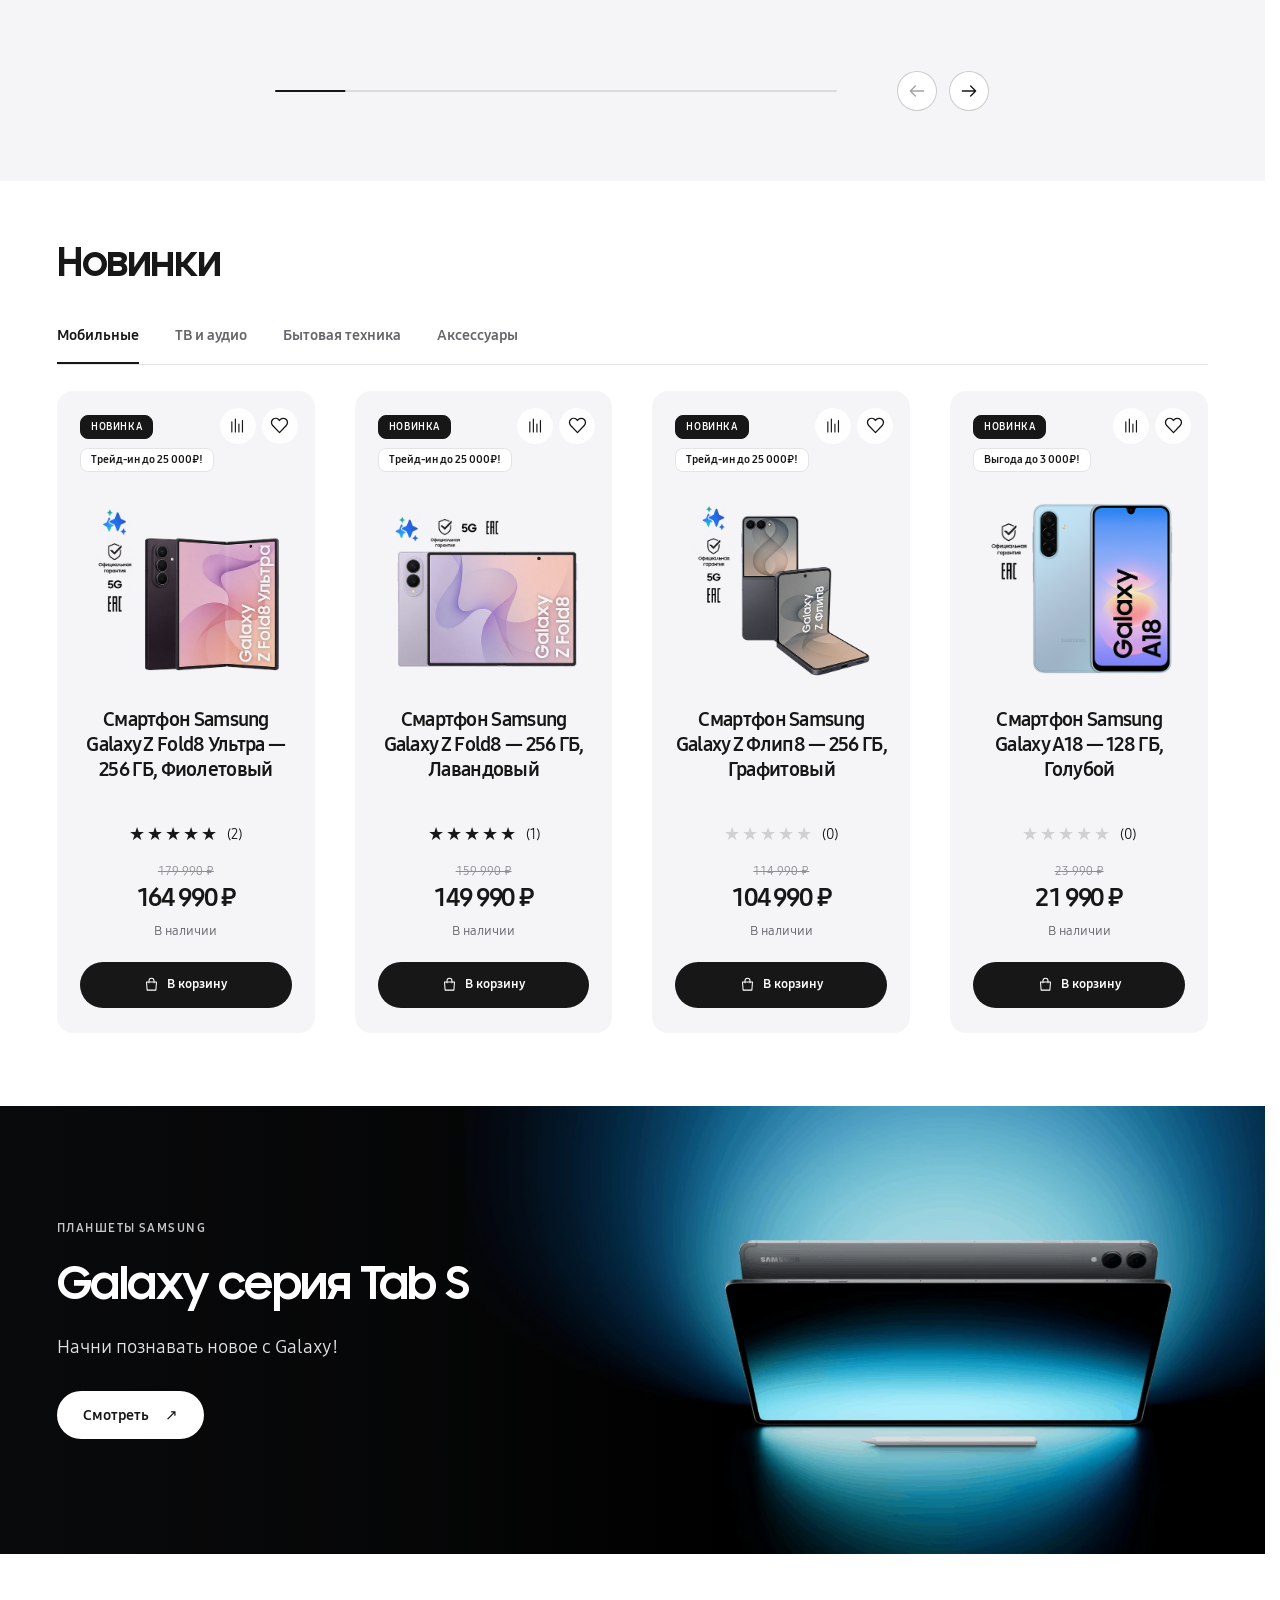
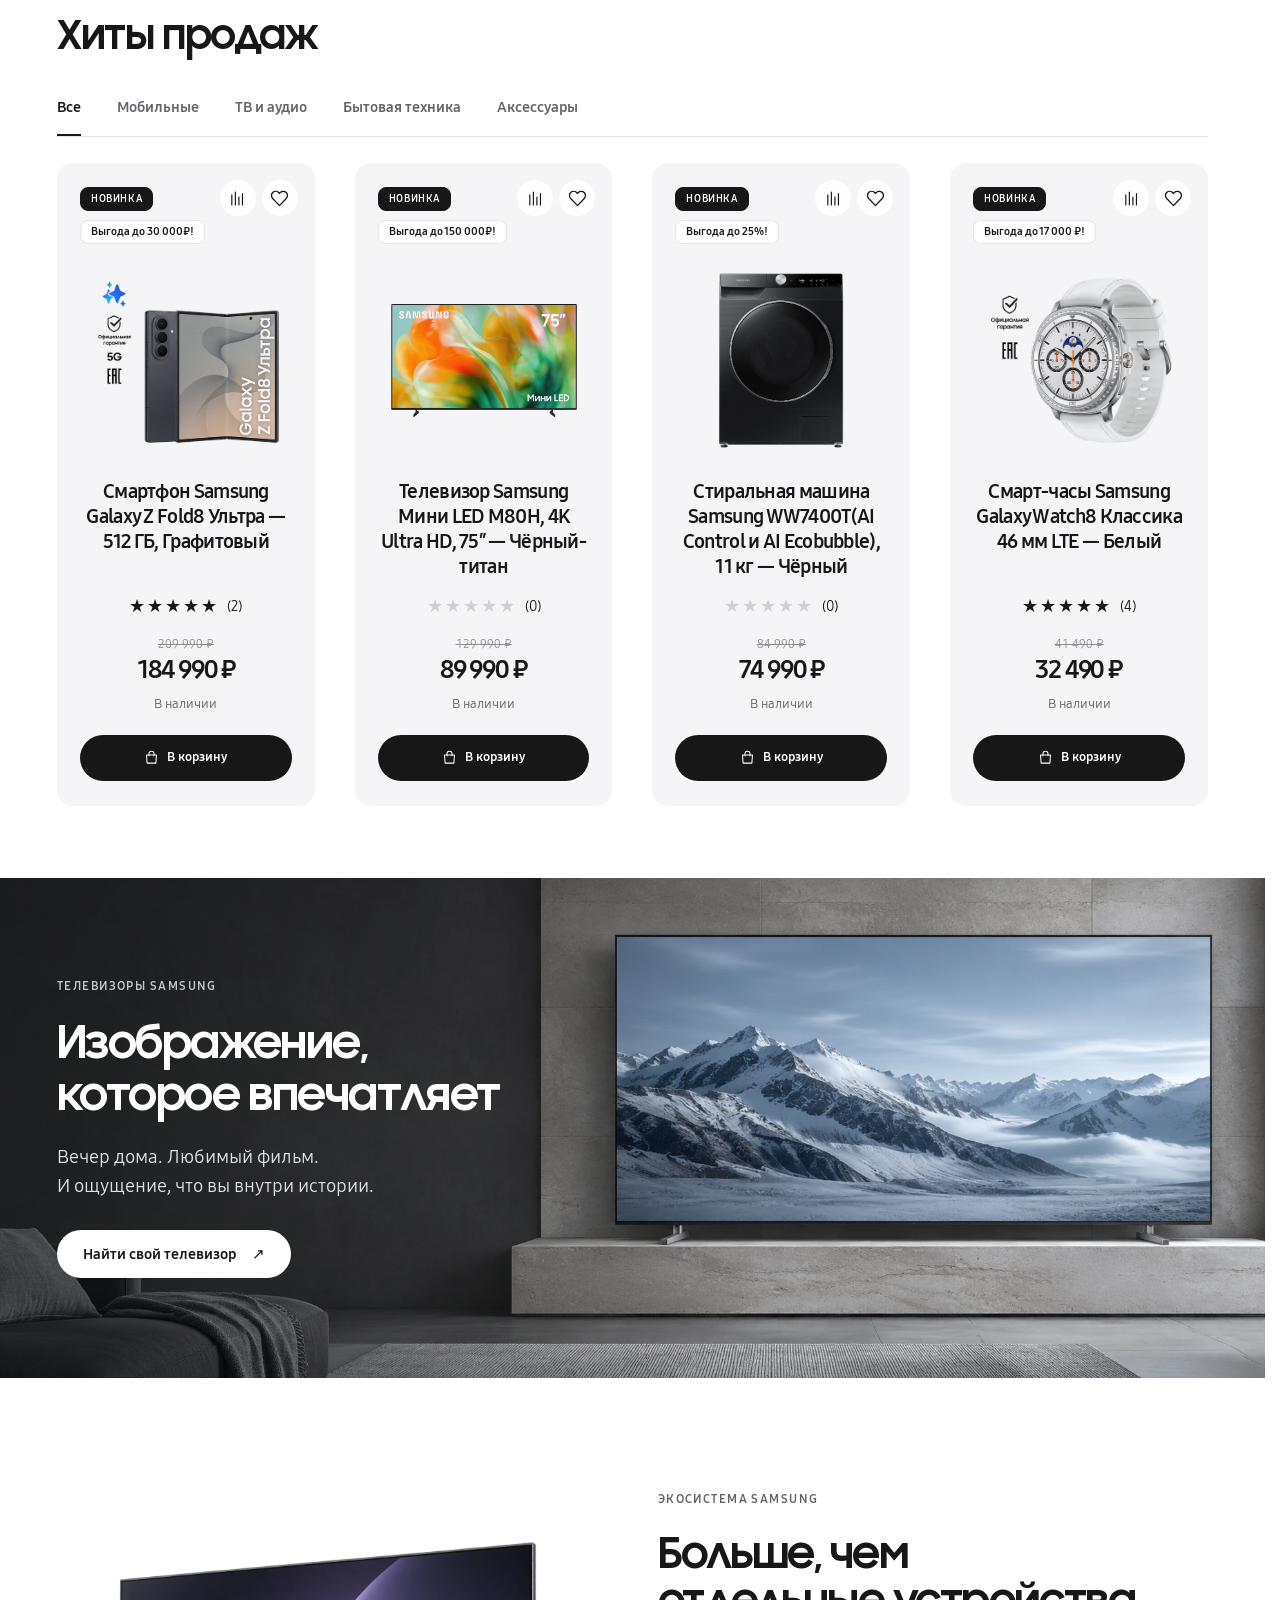
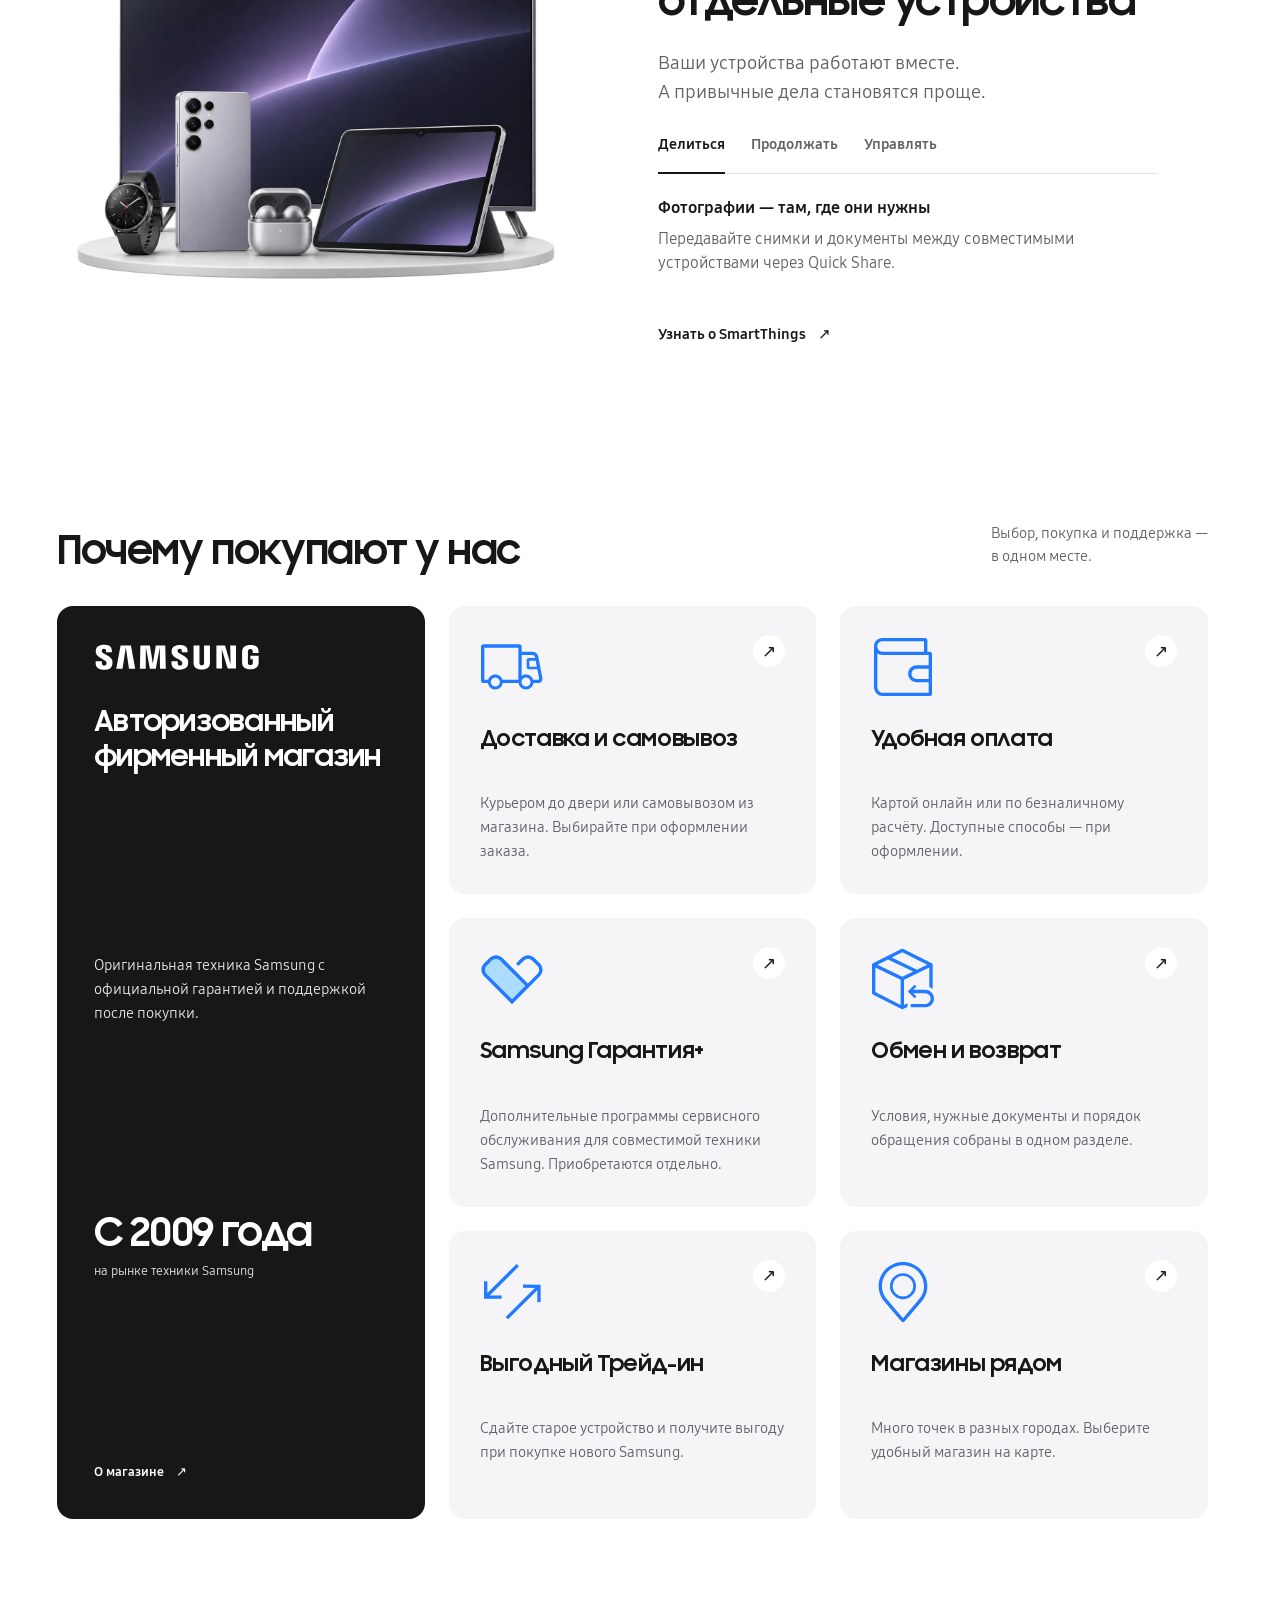
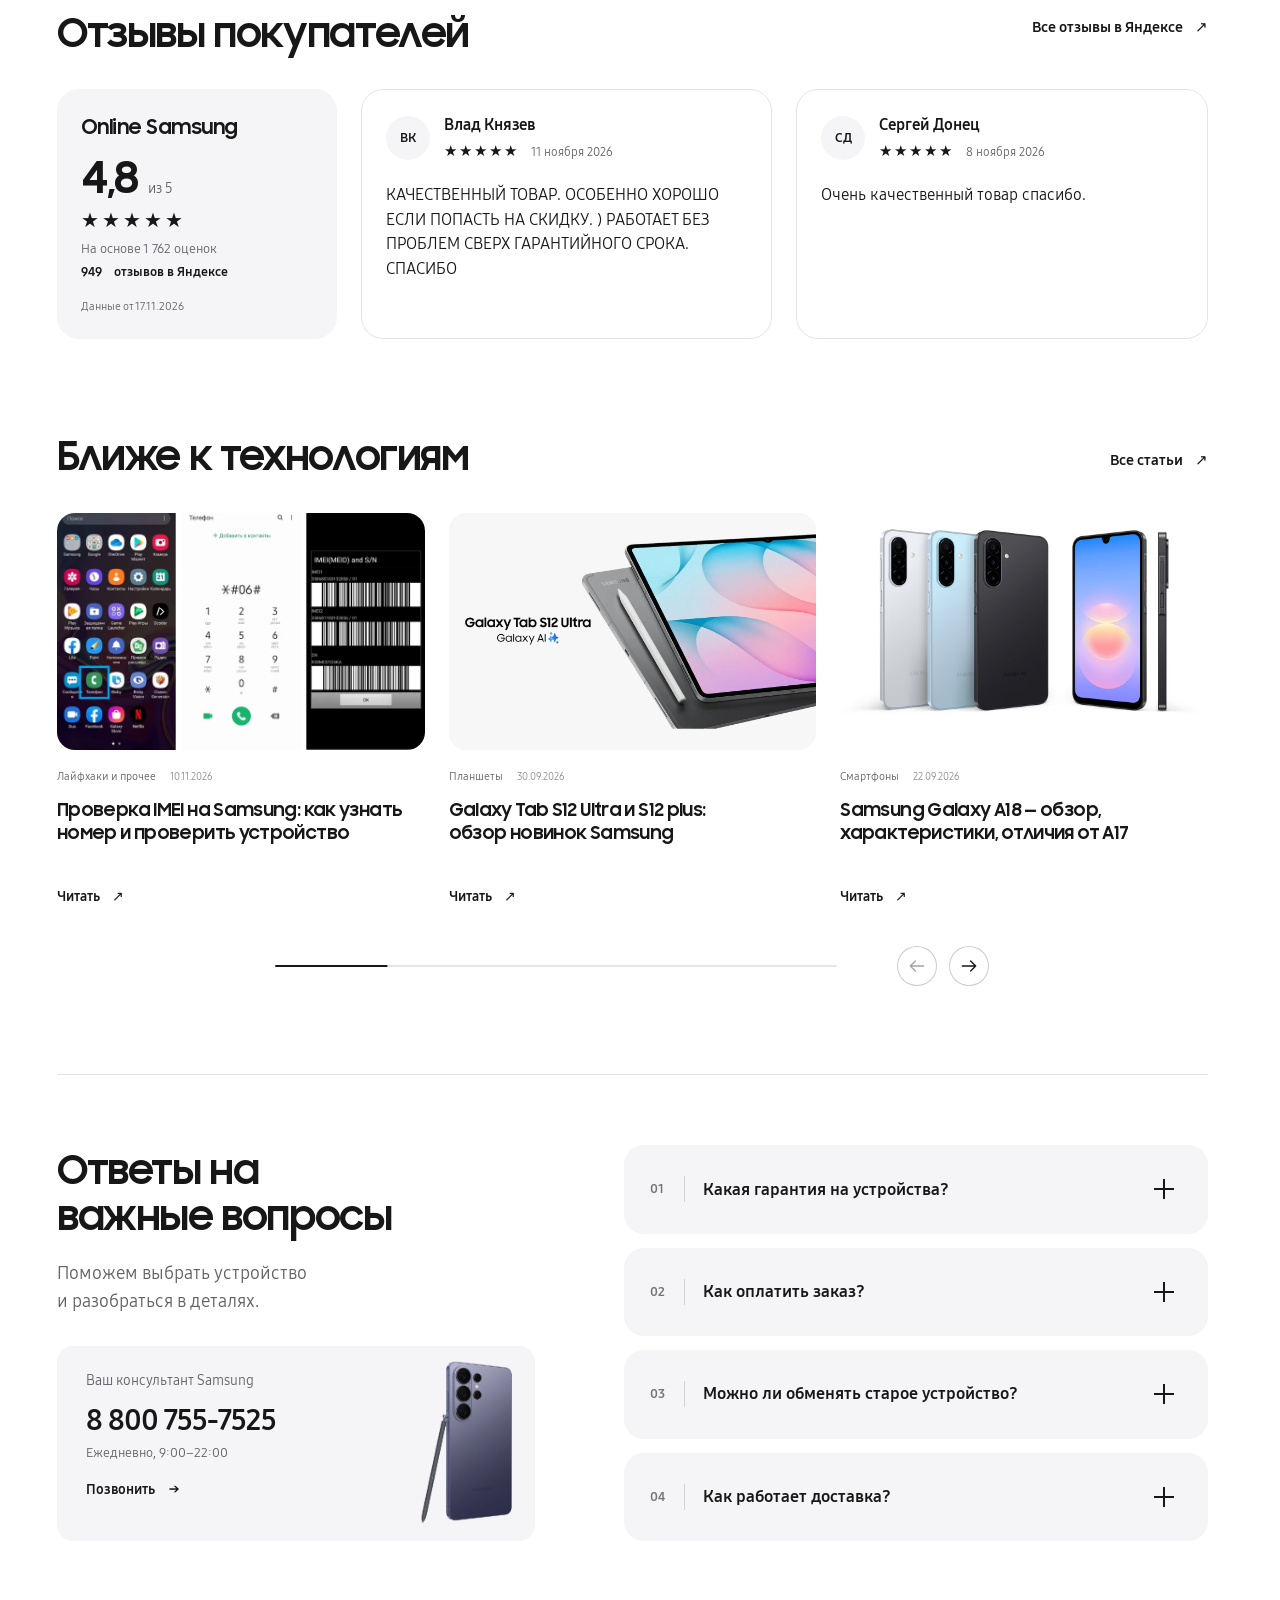
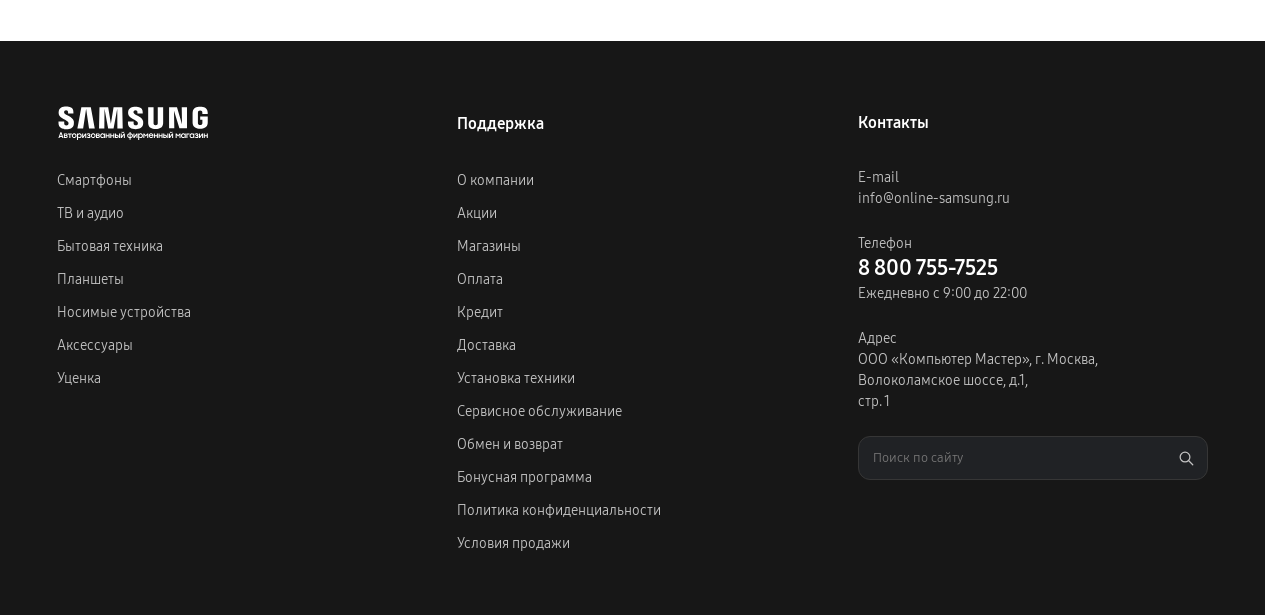
==== commit 769221c4: "Align homepage navigation with the product page" ====
--- a/Главная/index.html
+++ b/Главная/index.html
@@ -1,6 +1,6 @@
 <!DOCTYPE html>
 
-<html lang="ru"><head><meta charset="utf-8"/><meta content="default-src 'self' data: blob:; script-src 'self' 'unsafe-inline'; style-src 'self' 'unsafe-inline'; img-src 'self' data: blob:; font-src 'self' data:; connect-src 'self'; frame-src 'none'; object-src 'none'; form-action 'none'; base-uri 'none'" http-equiv="Content-Security-Policy"/><link href="https://online-samsung.ru/" rel="canonical"/><meta content="Интернет-магазин | Официальный представитель Samsung в Москве. ✔ Широкий ассортимент техники Самсунг и аксессуаров в каталоге с ценами. ✔ Официальная гарантия и сертификаты. ✔ Доставка по Москве и всей России. Звоните или заказывайте на сайте! 8 800 755-7525" name="description"/><meta content="width=device-width, initial-scale=1" name="viewport"/><link href="assets/favicon-36cb4d296213.ico" rel="icon" type="image/vnd.microsoft.icon"/><title>Официальный интернет-магазин Samsung - Online Samsung | Оригинальная продукция с гарантией</title><meta content="#ffffff" name="theme-color"/><meta content="noindex, nofollow" name="robots"/><script id="store-structured-data" type="application/ld+json">{"@context":"https://schema.org","@graph":[{"@type":"OnlineStore","@id":"https://online-samsung.ru/#store","name":"Online Samsung","alternateName":"Авторизованный фирменный магазин Samsung","legalName":"Общество с ограниченной ответственностью «Компьютер Мастер»","url":"https://online-samsung.ru/","logo":"https://aamelinopt-maker.github.io/online-samsung.ru/Главная/client-design/assets/client-logo.svg","email":"info@online-samsung.ru","telephone":"+78007557525","description":"Оригинальная техника Samsung с официальной гарантией и поддержкой после покупки.","taxID":"7701702924","identifier":{"@type":"PropertyValue","propertyID":"ОГРН","value":"1077746291270"},"brand":{"@type":"Brand","name":"Samsung"},"address":{"@type":"PostalAddress","streetAddress":"Волоколамское шоссе, д. 1, стр. 1, офис 408, кабинет 5","addressLocality":"Москва","postalCode":"125080","addressCountry":"RU"},"areaServed":{"@type":"Country","name":"Россия"},"sameAs":["https://reviews.yandex.ru/shop/online-samsung.ru"],"contactPoint":{"@type":"ContactPoint","contactType":"customer service","telephone":"+78007557525","email":"info@online-samsung.ru","availableLanguage":"ru","hoursAvailable":{"@type":"OpeningHoursSpecification","dayOfWeek":["Monday","Tuesday","Wednesday","Thursday","Friday","Saturday","Sunday"],"opens":"09:00","closes":"22:00"}}},{"@type":"WebSite","@id":"https://online-samsung.ru/#website","url":"https://online-samsung.ru/","name":"Online Samsung","inLanguage":"ru-RU","publisher":{"@id":"https://online-samsung.ru/#store"}},{"@type":"WebPage","@id":"https://online-samsung.ru/#webpage","url":"https://online-samsung.ru/","name":"Официальный интернет-магазин Samsung - Online Samsung | Оригинальная продукция с гарантией","description":"Интернет-магазин | Официальный представитель Samsung в Москве. ✔ Широкий ассортимент техники Самсунг и аксессуаров в каталоге с ценами. ✔ Официальная гарантия и сертификаты. ✔ Доставка по Москве и всей России. Звоните или заказывайте на сайте! 8 800 755-7525","inLanguage":"ru-RU","isPartOf":{"@id":"https://online-samsung.ru/#website"},"about":{"@id":"https://online-samsung.ru/#store"},"mainEntity":{"@id":"https://online-samsung.ru/#store"}},{"@type":"ItemList","@id":"https://online-samsung.ru/#categories","name":"Категории техники Samsung","numberOfItems":9,"itemListElement":[{"@type":"ListItem","position":1,"name":"Смартфоны","url":"https://online-samsung.ru/catalog/smartfony"},{"@type":"ListItem","position":2,"name":"Телевизоры","url":"https://online-samsung.ru/catalog/televizory/in-stock"},{"@type":"ListItem","position":3,"name":"Холодильники","url":"https://online-samsung.ru/catalog/tehnika-dlja-kuhni/holodilniki/in-stock"},{"@type":"ListItem","position":4,"name":"Планшеты","url":"https://online-samsung.ru/catalog/planshety/in-stock"},{"@type":"ListItem","position":5,"name":"Смарт-часы","url":"https://online-samsung.ru/catalog/nosimye-ustroystva"},{"@type":"ListItem","position":6,"name":"Пылесосы","url":"https://online-samsung.ru/catalog/bytovaja-tehnika/pylesosy/in-stock"},{"@type":"ListItem","position":7,"name":"Аксессуары","url":"https://online-samsung.ru/catalog/aksessuary/dlya_ustroystv"},{"@type":"ListItem","position":8,"name":"Аудио и видео","url":"https://online-samsung.ru/catalog/audio/in-stock"},{"@type":"ListItem","position":9,"name":"Мониторы","url":"https://online-samsung.ru/catalog/monitory"}]}]}</script><link as="font" crossorigin="anonymous" href="assets/optimized/fonts/SamsungOne-400.woff2" rel="preload" type="font/woff2"/><link as="font" crossorigin="anonymous" href="assets/optimized/fonts/SamsungOne-700.woff2" rel="preload" type="font/woff2"/><link as="font" crossorigin="anonymous" href="assets/optimized/fonts/samsung-sharp-bold.woff2" rel="preload" type="font/woff2"/><link href="page.css?v=99ee75b196a9" rel="stylesheet"/></head><body class="client-home"><a class="skip-link" href="#main-content">Перейти к основному содержанию</a><div class="p-topbar"><div class="shell"><a class="client-announcement" href="https://online-samsung.ru/promotion/114">Скидка 3% при онлайн-оплате на сайте</a></div></div><header class="site-header" id="top"><div class="client-utility shell"><button class="client-city" data-city-open=""><span data-city="">Москва</span> <span>(Изменить)</span></button><nav aria-label="Информация магазина"><a href="https://online-samsung.ru/actions">Акции</a><a href="https://online-samsung.ru/shop">Магазины</a><a href="https://online-samsung.ru/delivery">Доставка</a><a href="https://online-samsung.ru/payment">Оплата</a><a href="https://online-samsung.ru/business">Бизнес</a><a href="https://online-samsung.ru/station">Блог</a><a href="https://online-samsung.ru/live" title="Samsung Live">Samsung Live</a></nav><div class="client-utility-meta"><span class="client-hours">Ежедневно с 9:00 до 22:00</span><a class="client-utility-phone" href="tel:88007557525">8 800 755-7525</a><div class="client-account"><button data-login="">Войти</button><button aria-label="Уведомления Нет уведомлений" class="client-notification" data-notifications=""><svg aria-hidden="true" class="icon"><use href="#c-bell"></use></svg></button></div></div></div>
+<html lang="ru"><head><meta charset="utf-8"/><meta content="default-src 'self' data: blob:; script-src 'self' 'unsafe-inline'; style-src 'self' 'unsafe-inline'; img-src 'self' data: blob:; font-src 'self' data:; connect-src 'self'; frame-src 'none'; object-src 'none'; form-action 'none'; base-uri 'none'" http-equiv="Content-Security-Policy"/><link href="https://online-samsung.ru/" rel="canonical"/><meta content="Интернет-магазин | Официальный представитель Samsung в Москве. ✔ Широкий ассортимент техники Самсунг и аксессуаров в каталоге с ценами. ✔ Официальная гарантия и сертификаты. ✔ Доставка по Москве и всей России. Звоните или заказывайте на сайте! 8 800 755-7525" name="description"/><meta content="width=device-width, initial-scale=1, viewport-fit=cover" name="viewport"/><link href="assets/favicon-36cb4d296213.ico" rel="icon" type="image/vnd.microsoft.icon"/><title>Официальный интернет-магазин Samsung - Online Samsung | Оригинальная продукция с гарантией</title><meta content="#ffffff" name="theme-color"/><meta content="noindex, nofollow" name="robots"/><script id="store-structured-data" type="application/ld+json">{"@context":"https://schema.org","@graph":[{"@type":"OnlineStore","@id":"https://online-samsung.ru/#store","name":"Online Samsung","alternateName":"Авторизованный фирменный магазин Samsung","legalName":"Общество с ограниченной ответственностью «Компьютер Мастер»","url":"https://online-samsung.ru/","logo":"https://aamelinopt-maker.github.io/online-samsung.ru/Главная/client-design/assets/client-logo.svg","email":"info@online-samsung.ru","telephone":"+78007557525","description":"Оригинальная техника Samsung с официальной гарантией и поддержкой после покупки.","taxID":"7701702924","identifier":{"@type":"PropertyValue","propertyID":"ОГРН","value":"1077746291270"},"brand":{"@type":"Brand","name":"Samsung"},"address":{"@type":"PostalAddress","streetAddress":"Волоколамское шоссе, д. 1, стр. 1, офис 408, кабинет 5","addressLocality":"Москва","postalCode":"125080","addressCountry":"RU"},"areaServed":{"@type":"Country","name":"Россия"},"sameAs":["https://reviews.yandex.ru/shop/online-samsung.ru"],"contactPoint":{"@type":"ContactPoint","contactType":"customer service","telephone":"+78007557525","email":"info@online-samsung.ru","availableLanguage":"ru","hoursAvailable":{"@type":"OpeningHoursSpecification","dayOfWeek":["Monday","Tuesday","Wednesday","Thursday","Friday","Saturday","Sunday"],"opens":"09:00","closes":"22:00"}}},{"@type":"WebSite","@id":"https://online-samsung.ru/#website","url":"https://online-samsung.ru/","name":"Online Samsung","inLanguage":"ru-RU","publisher":{"@id":"https://online-samsung.ru/#store"}},{"@type":"WebPage","@id":"https://online-samsung.ru/#webpage","url":"https://online-samsung.ru/","name":"Официальный интернет-магазин Samsung - Online Samsung | Оригинальная продукция с гарантией","description":"Интернет-магазин | Официальный представитель Samsung в Москве. ✔ Широкий ассортимент техники Самсунг и аксессуаров в каталоге с ценами. ✔ Официальная гарантия и сертификаты. ✔ Доставка по Москве и всей России. Звоните или заказывайте на сайте! 8 800 755-7525","inLanguage":"ru-RU","isPartOf":{"@id":"https://online-samsung.ru/#website"},"about":{"@id":"https://online-samsung.ru/#store"},"mainEntity":{"@id":"https://online-samsung.ru/#store"}},{"@type":"ItemList","@id":"https://online-samsung.ru/#categories","name":"Категории техники Samsung","numberOfItems":9,"itemListElement":[{"@type":"ListItem","position":1,"name":"Смартфоны","url":"https://online-samsung.ru/catalog/smartfony"},{"@type":"ListItem","position":2,"name":"Телевизоры","url":"https://online-samsung.ru/catalog/televizory/in-stock"},{"@type":"ListItem","position":3,"name":"Холодильники","url":"https://online-samsung.ru/catalog/tehnika-dlja-kuhni/holodilniki/in-stock"},{"@type":"ListItem","position":4,"name":"Планшеты","url":"https://online-samsung.ru/catalog/planshety/in-stock"},{"@type":"ListItem","position":5,"name":"Смарт-часы","url":"https://online-samsung.ru/catalog/nosimye-ustroystva"},{"@type":"ListItem","position":6,"name":"Пылесосы","url":"https://online-samsung.ru/catalog/bytovaja-tehnika/pylesosy/in-stock"},{"@type":"ListItem","position":7,"name":"Аксессуары","url":"https://online-samsung.ru/catalog/aksessuary/dlya_ustroystv"},{"@type":"ListItem","position":8,"name":"Аудио и видео","url":"https://online-samsung.ru/catalog/audio/in-stock"},{"@type":"ListItem","position":9,"name":"Мониторы","url":"https://online-samsung.ru/catalog/monitory"}]}]}</script><link as="font" crossorigin="anonymous" href="assets/optimized/fonts/SamsungOne-400.woff2" rel="preload" type="font/woff2"/><link as="font" crossorigin="anonymous" href="assets/optimized/fonts/SamsungOne-700.woff2" rel="preload" type="font/woff2"/><link as="font" crossorigin="anonymous" href="assets/optimized/fonts/samsung-sharp-bold.woff2" rel="preload" type="font/woff2"/><link href="page.css?v=a00e1ddcd155" rel="stylesheet"/></head><body class="client-home"><a class="skip-link" href="#main-content">Перейти к основному содержанию</a><div class="p-topbar"><div class="shell"><a class="client-announcement" href="https://online-samsung.ru/promotion/114">Скидка 3% при онлайн-оплате на сайте</a></div></div><header class="site-header" id="top"><div class="client-utility shell"><button class="client-city" data-city-open=""><span data-city="">Москва</span> <span>(Изменить)</span></button><nav aria-label="Информация магазина"><a href="https://online-samsung.ru/actions">Акции</a><a href="https://online-samsung.ru/shop">Магазины</a><a href="https://online-samsung.ru/delivery">Доставка</a><a href="https://online-samsung.ru/payment">Оплата</a><a href="https://online-samsung.ru/business">Бизнес</a><a href="https://online-samsung.ru/station">Блог</a><a href="https://online-samsung.ru/live" title="Samsung Live">Samsung Live</a></nav><div class="client-utility-meta"><span class="client-hours">Ежедневно с 9:00 до 22:00</span><a class="client-utility-phone" href="tel:88007557525">8 800 755-7525</a><div class="client-account"><button data-login="">Войти</button></div></div></div>
 <div class="nav-bar shell">
 <a aria-label="Online Samsung — на главную" class="brand" href="index.html"><img alt="Samsung — авторизованный фирменный магазин" height="40" src="client-design/assets/client-logo.svg" width="166"/></a>
 <button aria-controls="mobile-nav" aria-expanded="false" aria-label="Открыть меню" class="a-catalog-toggle" id="menu-toggle" type="button"><svg aria-hidden="true" class="icon"><use href="#i-menu"></use></svg></button>
@@ -8,7 +8,7 @@
 <div class="nav-actions">
 <button aria-expanded="false" aria-haspopup="dialog" aria-label="Открыть поиск по каталогу" class="icon-button" id="search-toggle" type="button"><svg aria-hidden="true" class="icon"><use href="#i-search"></use></svg></button><button aria-expanded="false" aria-haspopup="dialog" aria-label="Сравнение" class="icon-button" data-compare-open=""><svg aria-hidden="true" class="icon"><use href="#c-compare"></use></svg><span class="c-cart-count" data-count="compare" hidden=""></span></button>
 <a aria-expanded="false" aria-haspopup="dialog" aria-label="Избранное" class="icon-button a-favorites-link" data-favorites-open="" href="#favorites"><svg aria-hidden="true" class="icon" viewbox="0 0 24 24"><path d="M20.5 4.5a5.3 5.3 0 0 0-7.5 0L12 5.6l-1.1-1.1a5.3 5.3 0 0 0-7.5 7.5L12 21l8.5-9a5.3 5.3 0 0 0 0-7.5Z"></path></svg><span class="c-cart-count" data-count="favorites" hidden=""></span></a>
-<a aria-expanded="false" aria-haspopup="dialog" aria-label="Корзина" class="icon-button" data-cart-open="" href="#cart"><svg aria-hidden="true" class="icon"><use href="#i-bag"></use></svg><span class="c-cart-count" data-count="cart" hidden=""></span></a>
+<a aria-expanded="false" aria-label="Корзина" class="icon-button" data-cart-open="" href="https://online-samsung.ru/cart"><svg aria-hidden="true" class="icon"><use href="#i-bag"></use></svg><span class="c-cart-count" data-count="cart" hidden=""></span></a>
 </div>
 </div>
 <div class="client-mega-menus"><section aria-labelledby="client-nav-0" class="client-mega-panel client-mega-panel--phones shell" data-mega-panel="" hidden="" id="client-mega-0"><div class="client-mega-grid"><div class="nav-main__group">
@@ -651,7 +651,30 @@
 <input class="footer__search-input" placeholder="Поиск по сайту" type="text"/>
 <button aria-label="Поиск по сайту" class="client-footer-search-button" type="submit"><svg aria-hidden="true" class="icon"><use href="#i-search"></use></svg></button>
 </form>
-</div></div></footer><aside aria-label="Samsung и Cookies" class="client-cookies" id="block-cookie-form"><div class="shell"><div><h2>Samsung и Cookies</h2><p>
+</div></div></footer>
+<nav aria-label="Мобильная навигация" class="client-bottom-nav" data-mobile-bottom-nav="">
+<a aria-current="page" class="client-bottom-nav-item" href="index.html">
+<svg aria-hidden="true" viewbox="0 0 24 24"><path d="m3 10 9-7 9 7M5.5 8.5V21h4v-6h5v6h4V8.5"></path></svg>
+<span>Главная</span>
+</a>
+<button aria-controls="mobile-nav" aria-expanded="false" class="client-bottom-nav-item" data-mobile-catalog="" type="button">
+<svg aria-hidden="true" viewbox="0 0 24 24"><path d="M3.5 3.5h6v6h-6zM3.5 14.5h6v6h-6zM14.5 14.5h6v6h-6zM17.5 2.5l4 4-4 4-4-4z"></path></svg>
+<span>Каталог</span>
+</button>
+<button aria-expanded="false" aria-haspopup="dialog" class="client-bottom-nav-item" data-favorites-open="" type="button">
+<svg aria-hidden="true" viewbox="0 0 24 24"><path d="M12 20S3 14.5 3 9a4.5 4.5 0 0 1 9-1 4.5 4.5 0 0 1 9 1c0 5.5-9 11-9 11Z"></path></svg>
+<span>Избранное</span><span aria-hidden="true" class="client-bottom-count" data-count="favorites" hidden=""></span>
+</button>
+<button aria-haspopup="dialog" class="client-bottom-nav-item" data-login="" type="button">
+<svg aria-hidden="true" viewbox="0 0 24 24"><circle cx="12" cy="7" r="3.5"></circle><path d="M5 21v-2a4 4 0 0 1 4-4h6a4 4 0 0 1 4 4v2z"></path></svg>
+<span>Войти</span>
+</button>
+<a class="client-bottom-nav-item" href="https://online-samsung.ru/cart">
+<svg aria-hidden="true" viewbox="0 0 24 24"><path d="M2.5 3.5h3L8 15h10.5l2.5-8H6.5"></path><circle cx="9" cy="19.5" r="1.4"></circle><circle cx="17.5" cy="19.5" r="1.4"></circle></svg>
+<span>Корзина</span><span aria-hidden="true" class="client-bottom-count" data-count="cart" hidden=""></span>
+</a>
+</nav>
+<aside aria-label="Samsung и Cookies" class="client-cookies" id="block-cookie-form"><div class="shell"><div><h2>Samsung и Cookies</h2><p>
         На этом сайте используются файлы cookie. Нажимая ПРИНЯТЬ или продолжая просмотр сайта, вы разрешаете их
         использование. <a href="https://online-samsung.ru/privacy-policy" target="_blank" title="Политика конфиденциальности">Подробнее</a>
 </p></div><button class="button button-dark" data-accept-cookies="">ПРИНЯТЬ</button></div></aside><svg aria-hidden="true" class="svg-sprite" xmlns="http://www.w3.org/2000/svg">
@@ -666,4 +689,4 @@
 <symbol id="i-menu" viewbox="0 0 24 24">
 <path d="M3 6h18M3 12h18M3 18h18"></path>
 </symbol>
-</svg><svg aria-hidden="true" class="svg-sprite" xmlns="http://www.w3.org/2000/svg"><symbol id="m-heart" viewbox="0 0 24 24"><path d="M20.5 4.5a5.3 5.3 0 0 0-7.5 0L12 5.6l-1.1-1.1a5.3 5.3 0 0 0-7.5 7.5L12 21l8.5-9a5.3 5.3 0 0 0 0-7.5Z"></path></symbol></svg><svg aria-hidden="true" class="svg-sprite" xmlns="http://www.w3.org/2000/svg"><symbol id="c-compare" viewbox="0 0 24 24"><path d="M4 7v14M9 3v18M14 10v11M19 5v16"></path></symbol><symbol id="c-bell" viewbox="0 0 24 24"><path d="M5 17h14l-2-4V9a5 5 0 0 0-10 0v4l-2 4Zm5 3h4"></path></symbol><symbol id="c-sparkles" viewbox="0 0 24 24"><path d="m12 2 3 7 7 3-7 3-3 7-3-7-7-3 7-3 3-7Zm7 0 1 2 2 1-2 1-1 2-1-2-2-1 2-1 1-2Z" fill="currentColor"></path></symbol><symbol id="c-arrow" viewbox="0 0 24 24"><path d="M4 12h16m-6-6 6 6-6 6" fill="none" stroke="currentColor" stroke-linecap="round" stroke-linejoin="round" stroke-width="1.6"></path></symbol></svg><script src="client-content.js?v=18edee7b752c"></script><script src="client-home.js?v=eed2eeee4666"></script></body></html>+</svg><svg aria-hidden="true" class="svg-sprite" xmlns="http://www.w3.org/2000/svg"><symbol id="m-heart" viewbox="0 0 24 24"><path d="M20.5 4.5a5.3 5.3 0 0 0-7.5 0L12 5.6l-1.1-1.1a5.3 5.3 0 0 0-7.5 7.5L12 21l8.5-9a5.3 5.3 0 0 0 0-7.5Z"></path></symbol></svg><svg aria-hidden="true" class="svg-sprite" xmlns="http://www.w3.org/2000/svg"><symbol id="c-compare" viewbox="0 0 24 24"><path d="M4 7v14M9 3v18M14 10v11M19 5v16"></path></symbol><symbol id="c-sparkles" viewbox="0 0 24 24"><path d="m12 2 3 7 7 3-7 3-3 7-3-7-7-3 7-3 3-7Zm7 0 1 2 2 1-2 1-1 2-1-2-2-1 2-1 1-2Z" fill="currentColor"></path></symbol><symbol id="c-arrow" viewbox="0 0 24 24"><path d="M4 12h16m-6-6 6 6-6 6" fill="none" stroke="currentColor" stroke-linecap="round" stroke-linejoin="round" stroke-width="1.6"></path></symbol></svg><script src="client-content.js?v=18edee7b752c"></script><script src="client-home.js?v=03e45d9fc5eb"></script></body></html>
--- a/Главная/page.css
+++ b/Главная/page.css
@@ -2723,7 +2723,11 @@
  .client-live-hero .hero-tab[aria-pressed=true] .hero-page-fill { transform: scaleX(1) !important; }
 }
 .client-home .p-topbar > .shell { justify-content: center; }
-.client-utility { display: flex; flex-wrap: nowrap; align-items: center; gap: clamp(14px,1.4vw,24px); min-height: 44px; border-bottom: 1px solid #efefef; color: var(--muted); font-size: 14px; overflow-x: auto; scrollbar-width: none; }
+.client-home .nav-bar { height: 60px; }
+@media (max-width: 767px) {
+ .client-home .nav-bar { height: 54px; }
+}
+.client-utility { display: flex; flex-wrap: nowrap; align-items: center; gap: clamp(14px,1.4vw,24px); min-height: 36px; border-bottom: 1px solid #efefef; color: var(--muted); font-size: 14px; overflow-x: auto; scrollbar-width: none; }
 .client-utility::-webkit-scrollbar { display: none; }
 .client-utility > * { flex-shrink: 0; white-space: nowrap; }
 .client-utility nav { display: flex; align-items: center; justify-content: center; flex: 1 0 auto; gap: clamp(14px,1.4vw,24px); margin: 0; }
@@ -2736,7 +2740,6 @@
 .client-utility-meta { display: flex; align-items: center; gap: clamp(12px,1.4vw,24px); }
 .client-city { white-space: nowrap; display: inline-flex; gap: 8px; align-items: center; }
 .client-city > span:first-child { color: var(--ink); font-weight: 700; }
-.client-notification .icon { width: 17px; height: 17px; }
 .client-announcement { justify-content: center; min-width: 0; text-align: center; }
 .client-home .desktop-nav { gap: clamp(12px,1.15vw,20px); }
 .client-home .desktop-nav > a { font-size: 16px; }
@@ -2871,7 +2874,6 @@
 @media(max-width:1239px) { .client-utility nav { gap: 8px; } .client-utility { gap: 8px; } .client-utility-meta { gap: 8px; } .client-account { gap: 8px; } }
 @media(max-width:767px) {
  .client-dialog::backdrop { backdrop-filter: none; }
- .client-utility { min-height: 40px; }
  .client-home .p-topbar > .shell { gap: 8px; }
  .client-announcement { font-size: 10px!important; }
  .client-home .p-topbar .client-announcement { flex: 1; line-height: 1.3; }
@@ -3040,13 +3042,13 @@
  .client-reason-card:hover .client-reason-arrow { transform: none; }
 }
 @media(max-width:767px) {
- .client-home .client-utility { display: grid; grid-template-columns: minmax(0,1fr) auto; align-items: center; gap: 0 12px; overflow: visible; padding-block: 4px; }
- .client-home .client-utility .client-city { grid-column: 1; grid-row: 1; min-height: 32px; gap: 6px; font-size: 12px; }
+ .client-home .client-utility { display: grid; grid-template-columns: minmax(0,1fr) auto; align-items: center; gap: 0 12px; overflow: visible; padding-block: 2px; }
+ .client-home .client-utility .client-city { grid-column: 1; grid-row: 1; min-height: 28px; gap: 6px; font-size: 12px; }
  .client-home .client-utility-meta { display: contents; }
- .client-home .client-utility-phone { grid-column: 2; grid-row: 1; justify-self: end; min-height: 32px; font-size: 12px; }
+ .client-home .client-utility-phone { grid-column: 2; grid-row: 1; justify-self: end; min-height: 28px; font-size: 12px; }
  .client-home .client-hours { grid-column: 1; grid-row: 2; font-size: 10px; line-height: 1.4; }
  .client-home .client-account { grid-column: 2; grid-row: 2; justify-self: end; gap: 8px; }
- .client-home .client-account > button { min-height: 32px; font-size: 12px; }
+ .client-home .client-account > button { min-height: 28px; font-size: 12px; }
  .client-home .client-utility > nav { display: none; }
  .client-home .client-utility > nav > a { display: inline-flex; flex: none; align-items: center; min-height: 36px; font-size: 12px; }
  .client-home #mobile-nav { max-height: min(65dvh,calc(100dvh - 220px)); overflow-y: auto; overscroll-behavior: contain; }
@@ -3114,3 +3116,151 @@
 }
 #ecosystem .campaign-art { pointer-events: none; -webkit-user-drag: none; user-select: none; }
 .client-faq-links { display: flex; flex-wrap: wrap; gap: 12px 24px; }
+.client-bottom-nav { display: none; }
+@media (max-width: 700px) {
+  html {
+    --client-bottom-nav-height: calc(51px + env(safe-area-inset-bottom));
+    scroll-padding-bottom: var(--client-bottom-nav-height);
+  }
+  body.client-home:has(> .client-bottom-nav) { padding-bottom: var(--client-bottom-nav-height); }
+  .client-cookies { bottom: calc(16px + var(--client-bottom-nav-height)); }
+  html.client-menu-open :is(.client-bottom-nav, .client-cookies) { visibility: hidden; }
+  .client-bottom-nav {
+    position: fixed;
+    inset: auto 0 0;
+    z-index: 90;
+    display: grid;
+    grid-template-columns: repeat(5, minmax(0, 1fr));
+    padding: 0 env(safe-area-inset-right) env(safe-area-inset-bottom) env(safe-area-inset-left);
+    border-top: 1px solid var(--line);
+    background: #fff;
+    box-shadow: 0 -4px 18px #00000012;
+  }
+  .client-bottom-nav-item {
+    position: relative;
+    display: flex;
+    flex-direction: column;
+    align-items: center;
+    justify-content: center;
+    gap: 3px;
+    min-width: 0;
+    min-height: 50px;
+    padding: 4px 0;
+    border: 0;
+    background: transparent;
+    color: var(--ink);
+    font: 400 11px/1.2 SamsungOne, Arial, sans-serif;
+    text-decoration: none;
+  }
+  .client-bottom-nav-item:active { background: #f3f3f5; }
+  .client-bottom-nav-item:focus-visible { outline: 2px solid var(--ink); outline-offset: -3px; }
+  .client-bottom-nav svg {
+    width: 19px;
+    height: 19px;
+    fill: none;
+    stroke: currentColor;
+    stroke-width: 1.6;
+    stroke-linecap: round;
+    stroke-linejoin: round;
+  }
+  .client-bottom-nav .client-bottom-count {
+    position: absolute;
+    top: 2px;
+    left: calc(50% + 7px);
+    min-width: 14px;
+    padding: 1px 3px;
+    border-radius: 999px;
+    background: var(--ink);
+    color: #fff;
+    font-size: 9px;
+    line-height: 12px;
+    text-align: center;
+  }
+}
+.client-cart-anchor { position: relative; display: flex; flex: none; }
+.client-mini-cart {
+  position: absolute;
+  z-index: 30;
+  inset-block-start: 100%;
+  inset-inline-end: 0;
+  width: min(370px, calc(100vw - 32px));
+  padding-block-start: 8px;
+  color: #171717;
+  font: 400 14px/1.4 SamsungOne, Arial, sans-serif;
+}
+.client-mini-cart[hidden] { display: none; }
+.client-mini-cart-card {
+  position: relative;
+  border: 1px solid #e4e4e7;
+  border-radius: 16px;
+  background: #fff;
+  box-shadow: 0 10px 35px #00000018;
+  animation: client-mini-cart-enter .2s var(--ease);
+}
+.client-mini-cart-card::before {
+  content: "";
+  position: absolute;
+  inset-block-start: -5px;
+  inset-inline-end: 16px;
+  width: 9px;
+  height: 9px;
+  transform: rotate(45deg);
+  border-block-start: 1px solid #e4e4e7;
+  border-inline-start: 1px solid #e4e4e7;
+  background: #fff;
+}
+.client-mini-cart .client-mini-cart-items {
+  padding: 4px 20px 0;
+  margin: 0;
+  max-height: min(42vh, 340px);
+  overflow-y: auto;
+  overscroll-behavior-y: contain;
+  list-style: none;
+}
+.client-mini-cart-item + .client-mini-cart-item { border-top: 1px dashed #e4e4e7; }
+.client-mini-cart .client-mini-cart-item a {
+  display: flex;
+  align-items: center;
+  gap: 16px;
+  min-height: 74px;
+  padding: 10px 0;
+  color: inherit;
+  text-decoration: none;
+}
+.client-mini-cart .client-mini-cart-item a:hover span { text-decoration: underline; text-underline-offset: 3px; }
+.client-mini-cart .client-mini-cart-item img {
+  width: 58px;
+  height: 54px;
+  flex: 0 0 58px;
+  padding: 3px;
+  border-radius: 9px;
+  background: #f5f5f7;
+  object-fit: contain;
+  mix-blend-mode: multiply;
+}
+.client-mini-cart-item span { overflow-wrap: anywhere; }
+.client-mini-cart-total { display: grid; gap: 6px; padding: 12px 20px 16px; }
+.client-mini-cart-total strong { font: 700 24px/1.15 SamsungSharp, Arial, sans-serif; letter-spacing: -.04em; }
+.client-mini-cart-actions { padding: 16px 24px 20px; border-top: 1px solid #e4e4e7; }
+.client-mini-cart .client-mini-cart-link {
+  display: grid;
+  place-items: center;
+  min-height: 48px;
+  padding: 0 12px;
+  border-radius: 999px;
+  background: #171717;
+  color: #fff;
+  font-weight: 700;
+  text-decoration: none;
+  transition: background-color .22s;
+}
+.client-mini-cart .client-mini-cart-link:hover { background: #353535; }
+.client-mini-cart a:focus-visible { outline: 2px solid #171717 !important; outline-offset: 3px; }
+@keyframes client-mini-cart-enter {
+  from { opacity: 0; transform: translateY(-8px); }
+  to { opacity: 1; transform: none; }
+}
+@media (prefers-reduced-motion: reduce) {
+  .client-mini-cart-card { animation: none; }
+  .client-mini-cart .client-mini-cart-link { transition: none; }
+}
